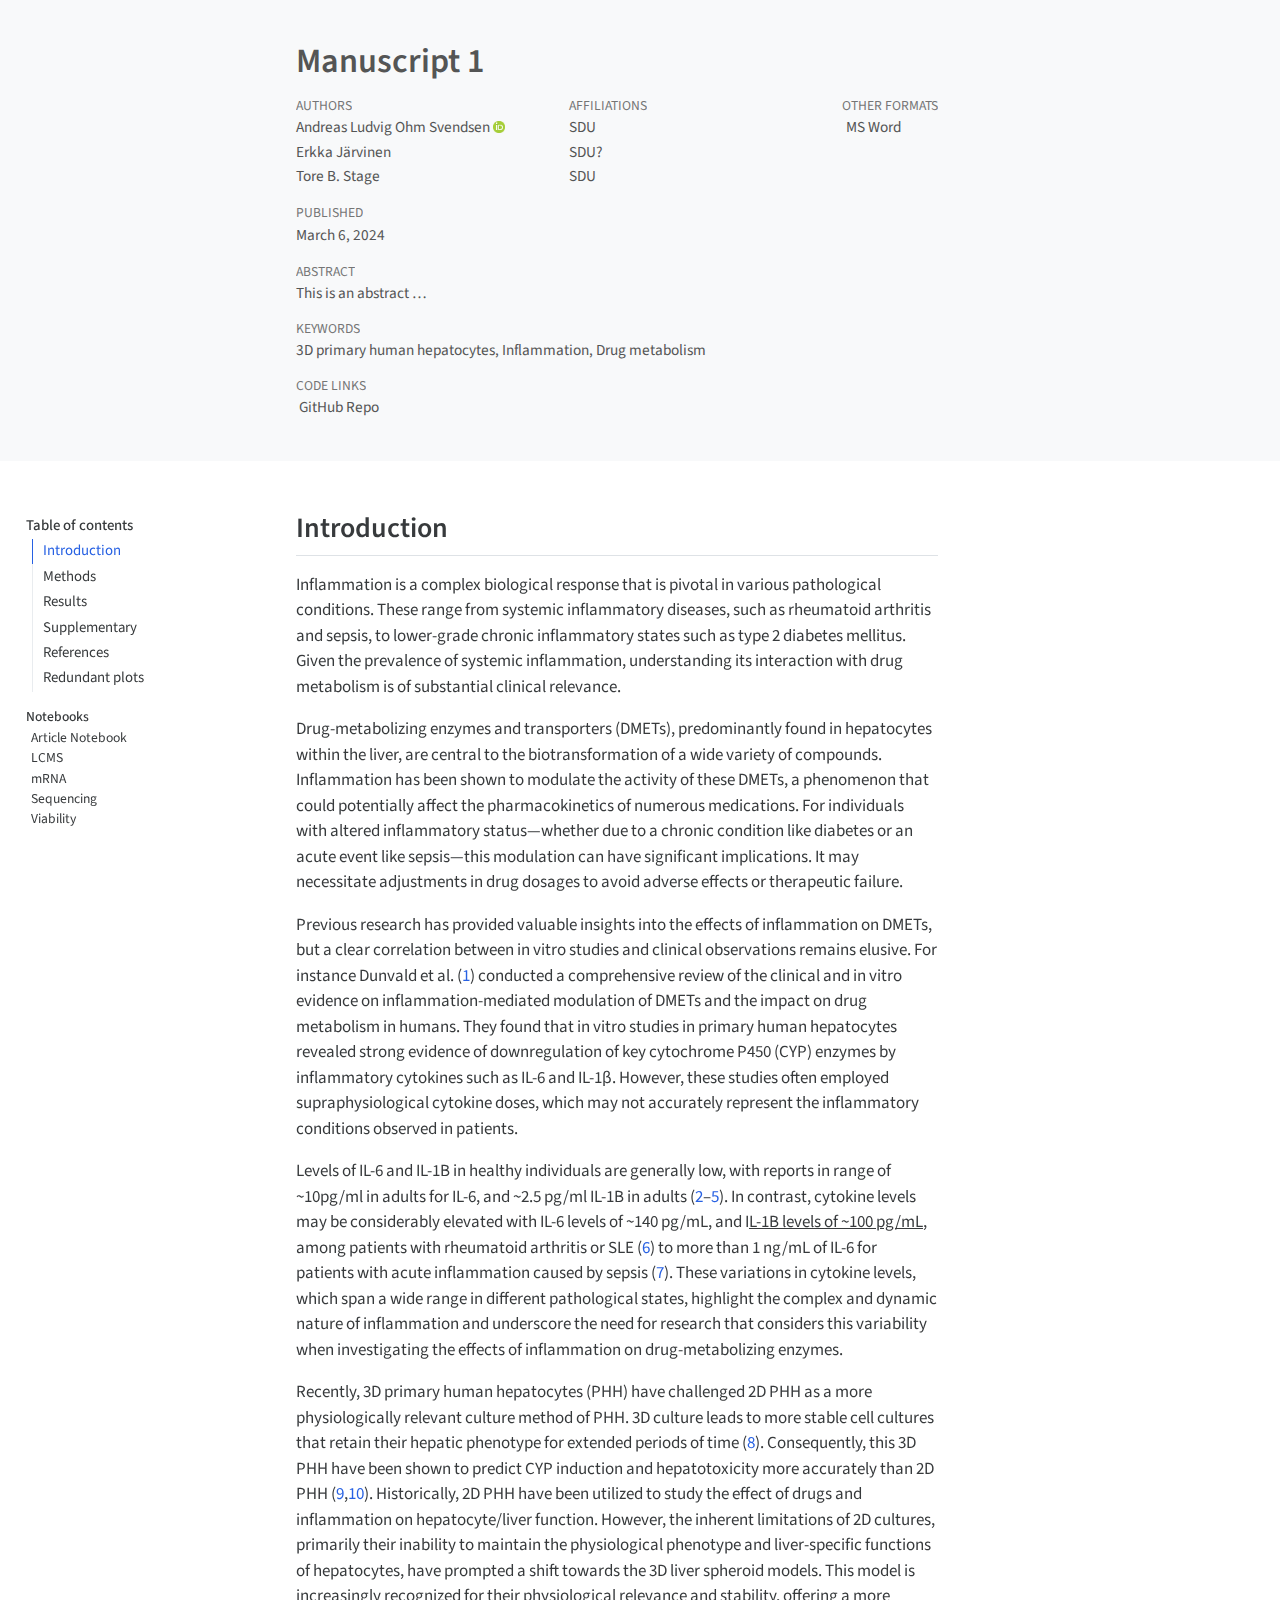
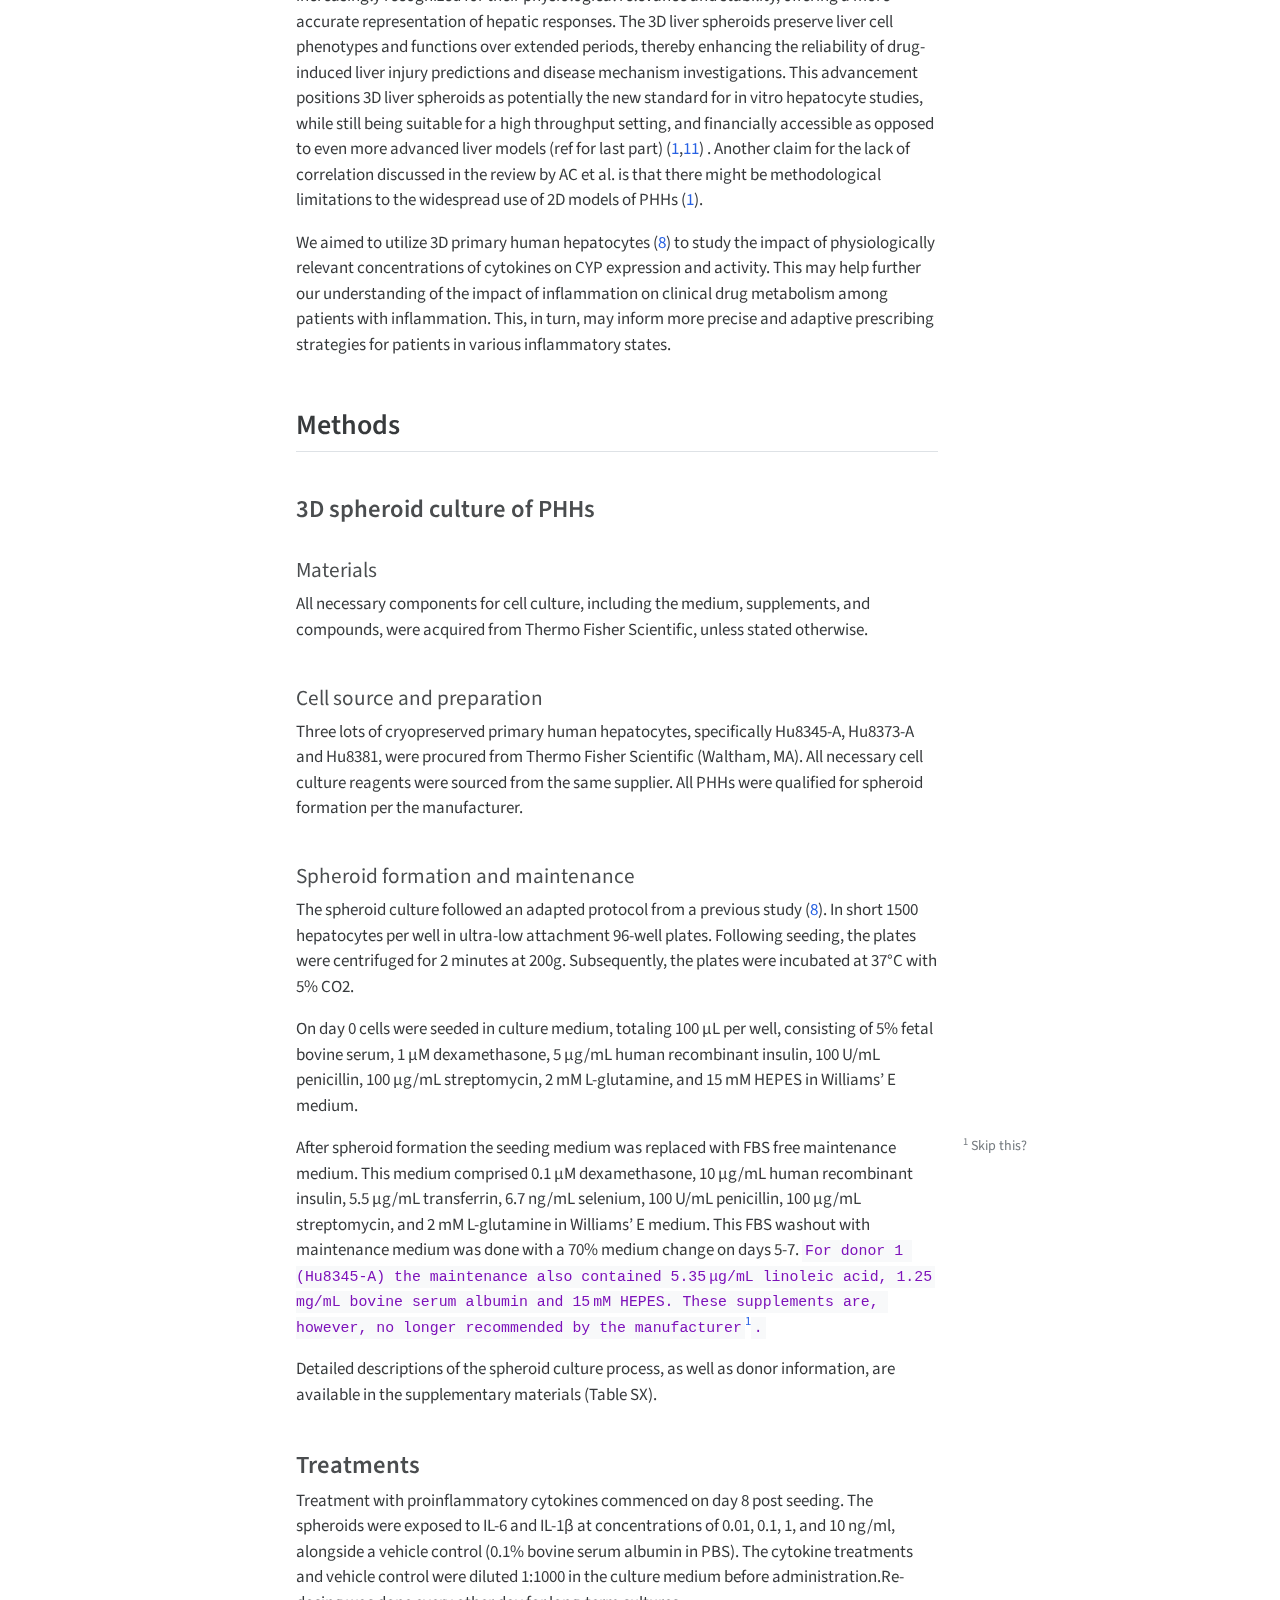
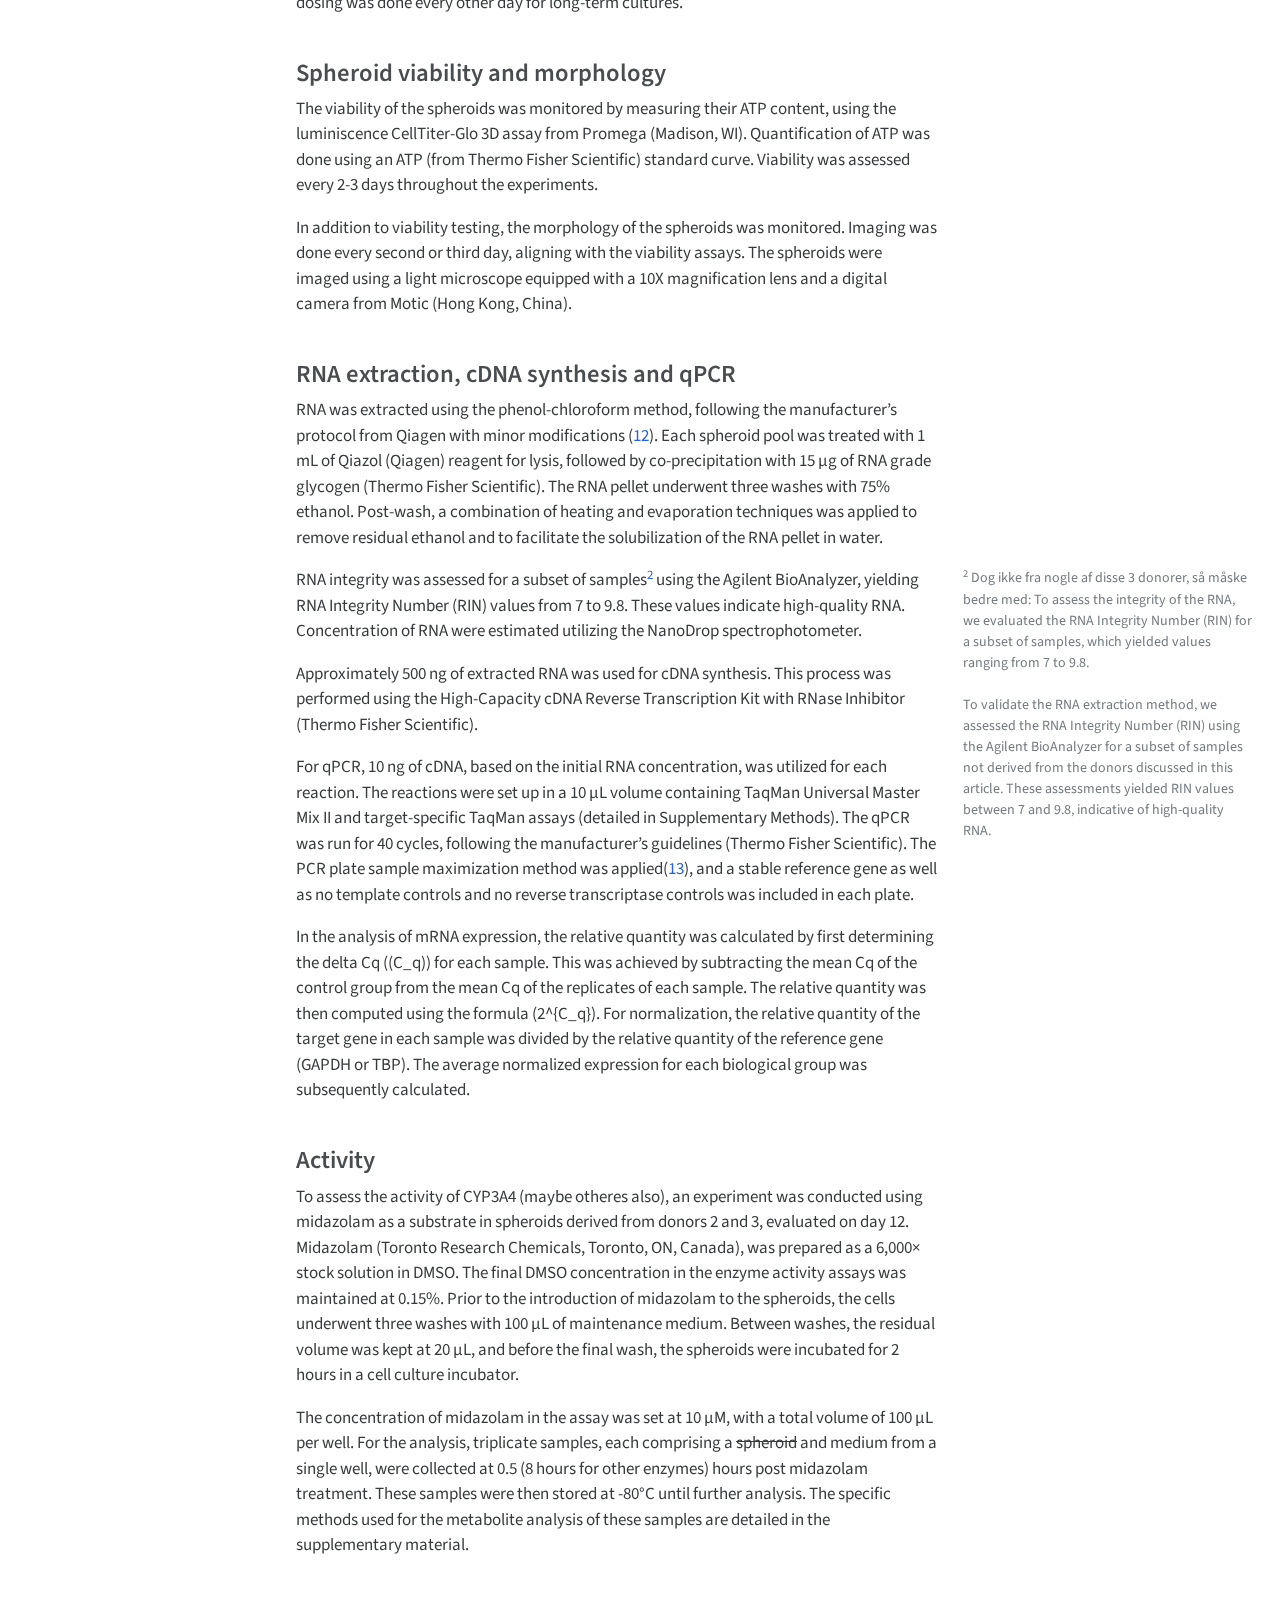
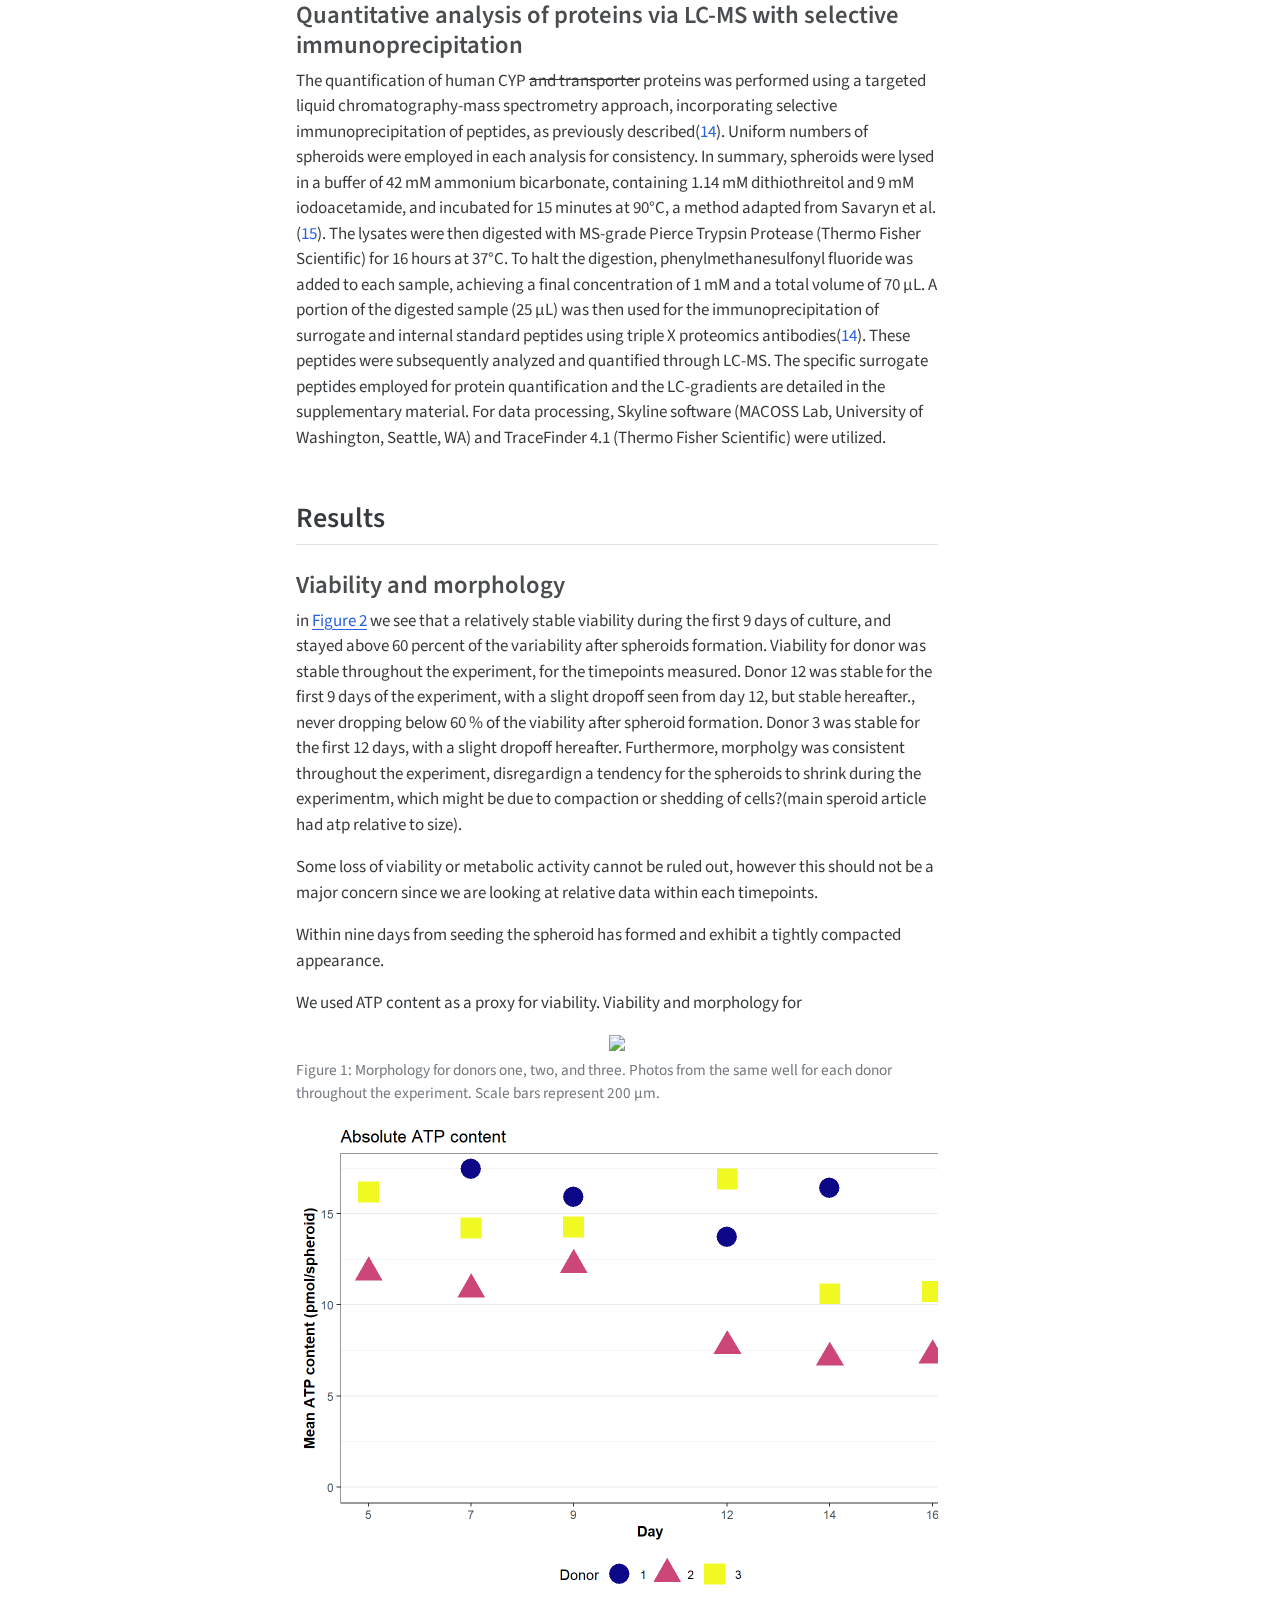
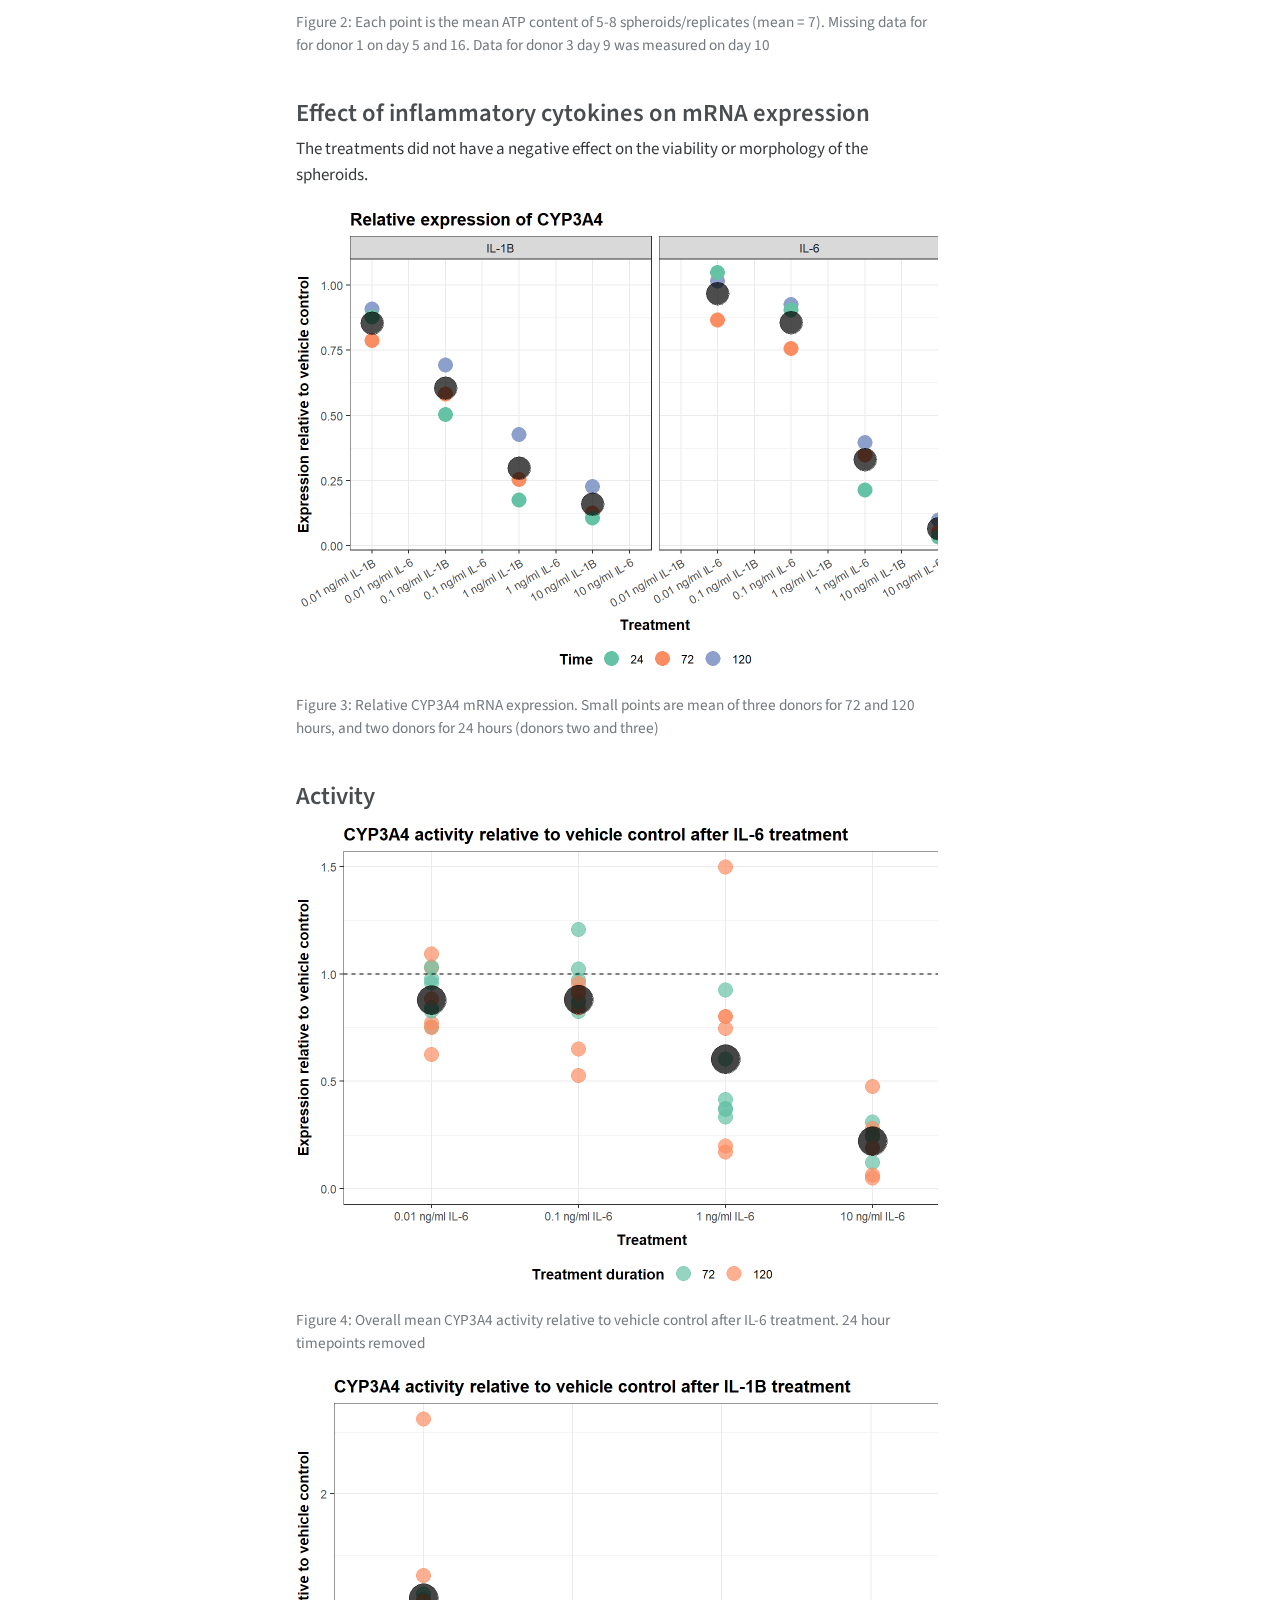
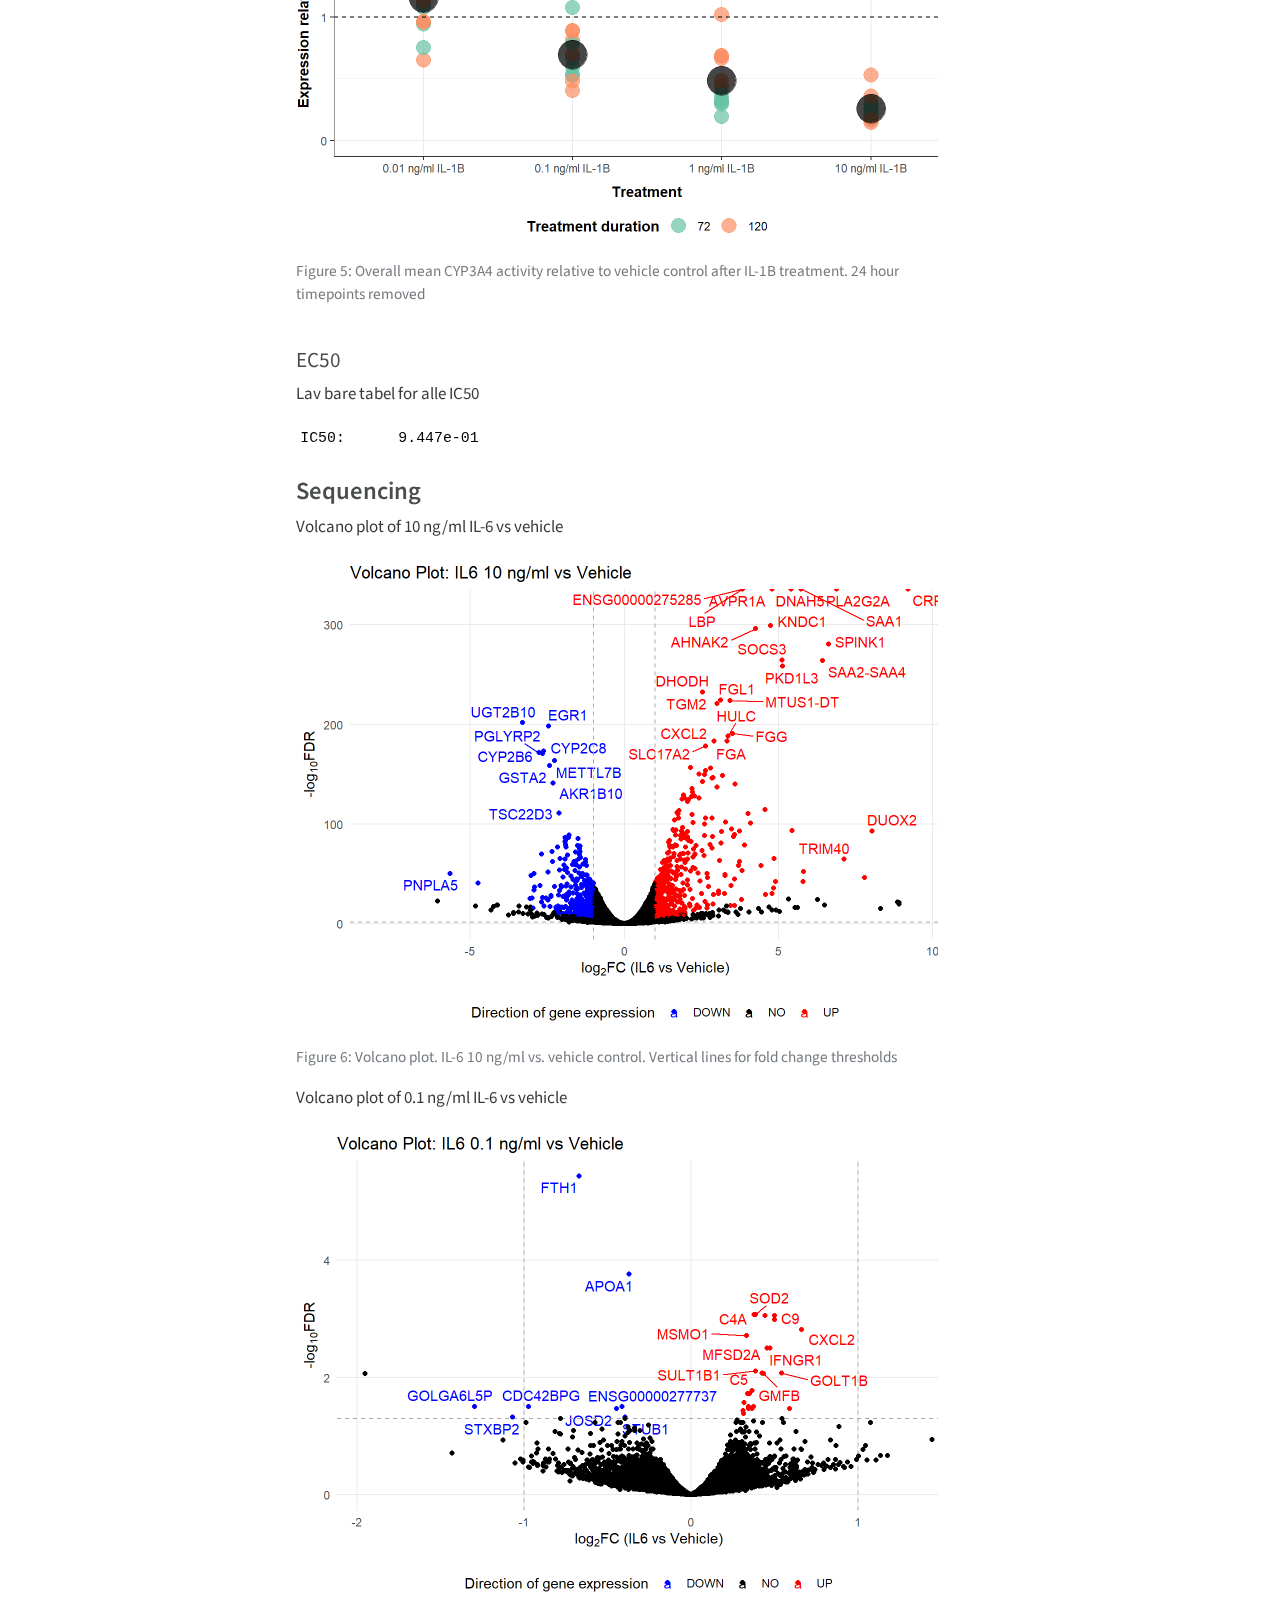
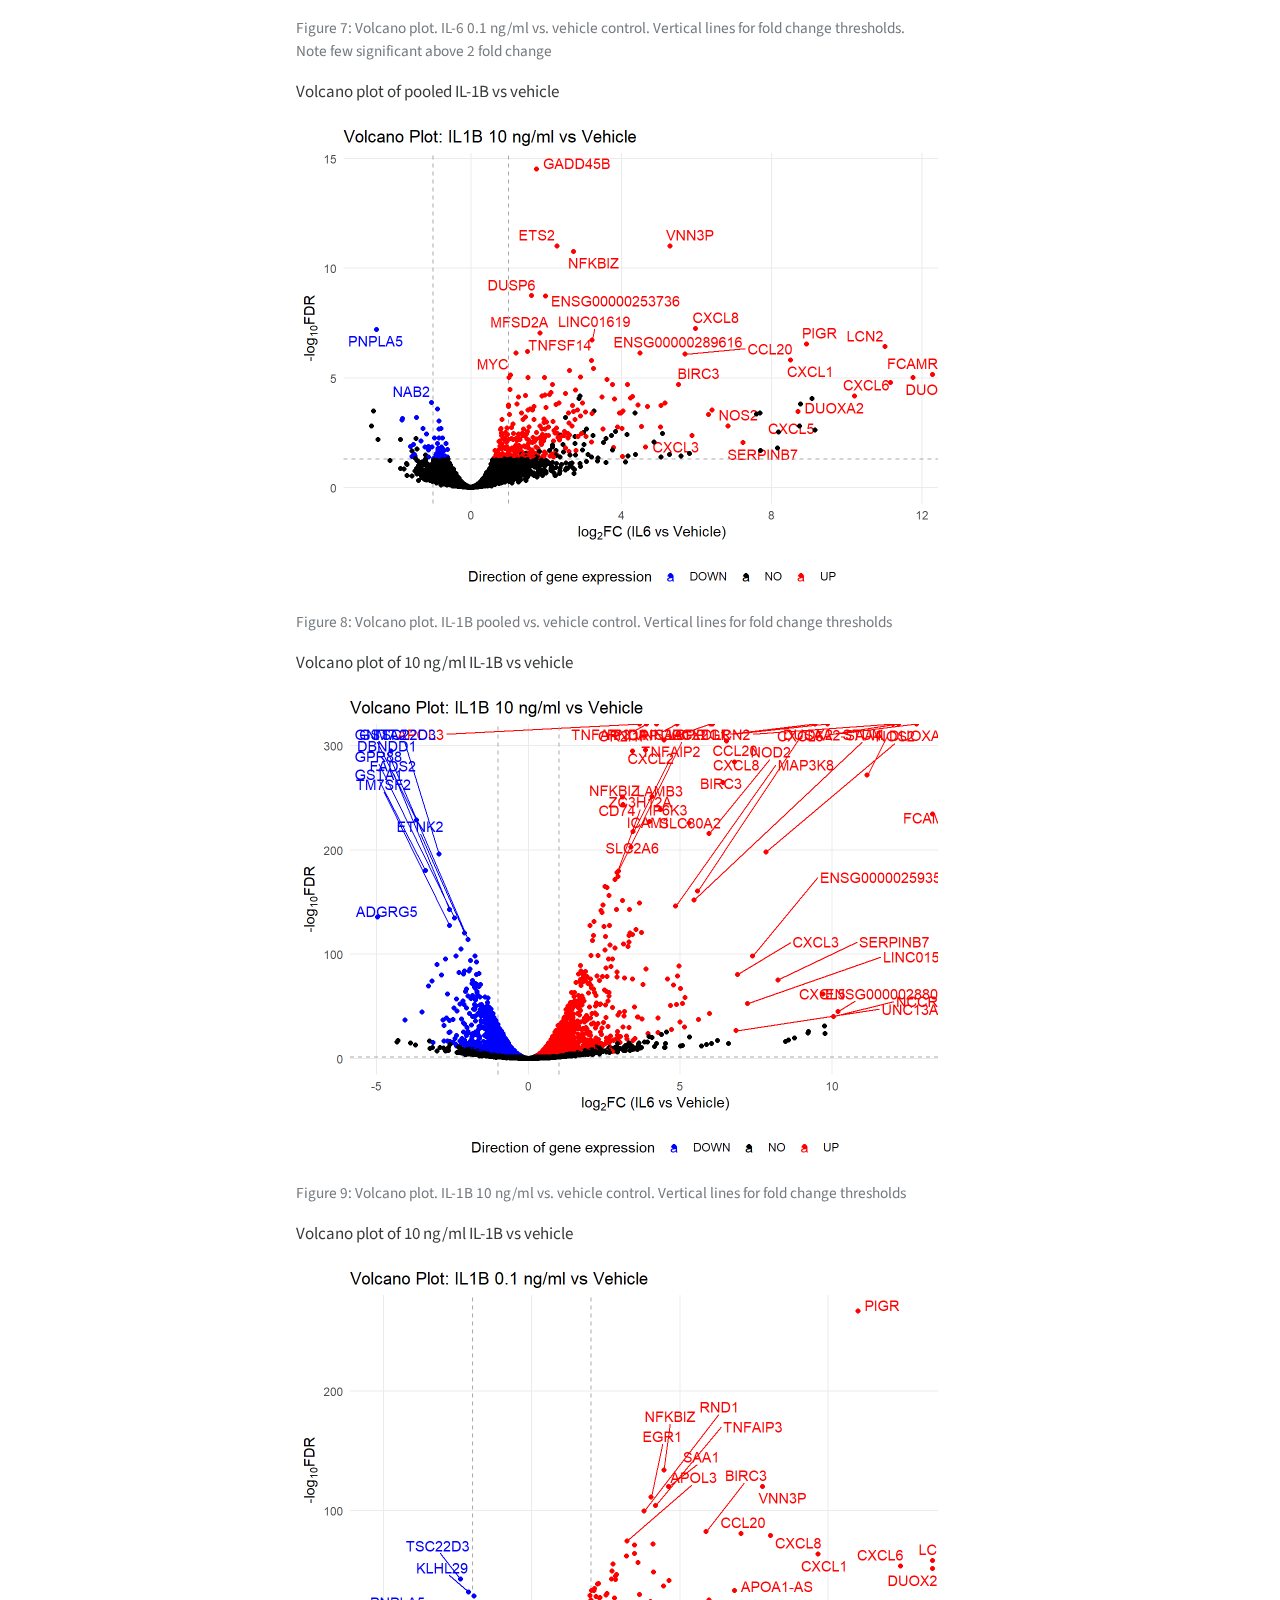
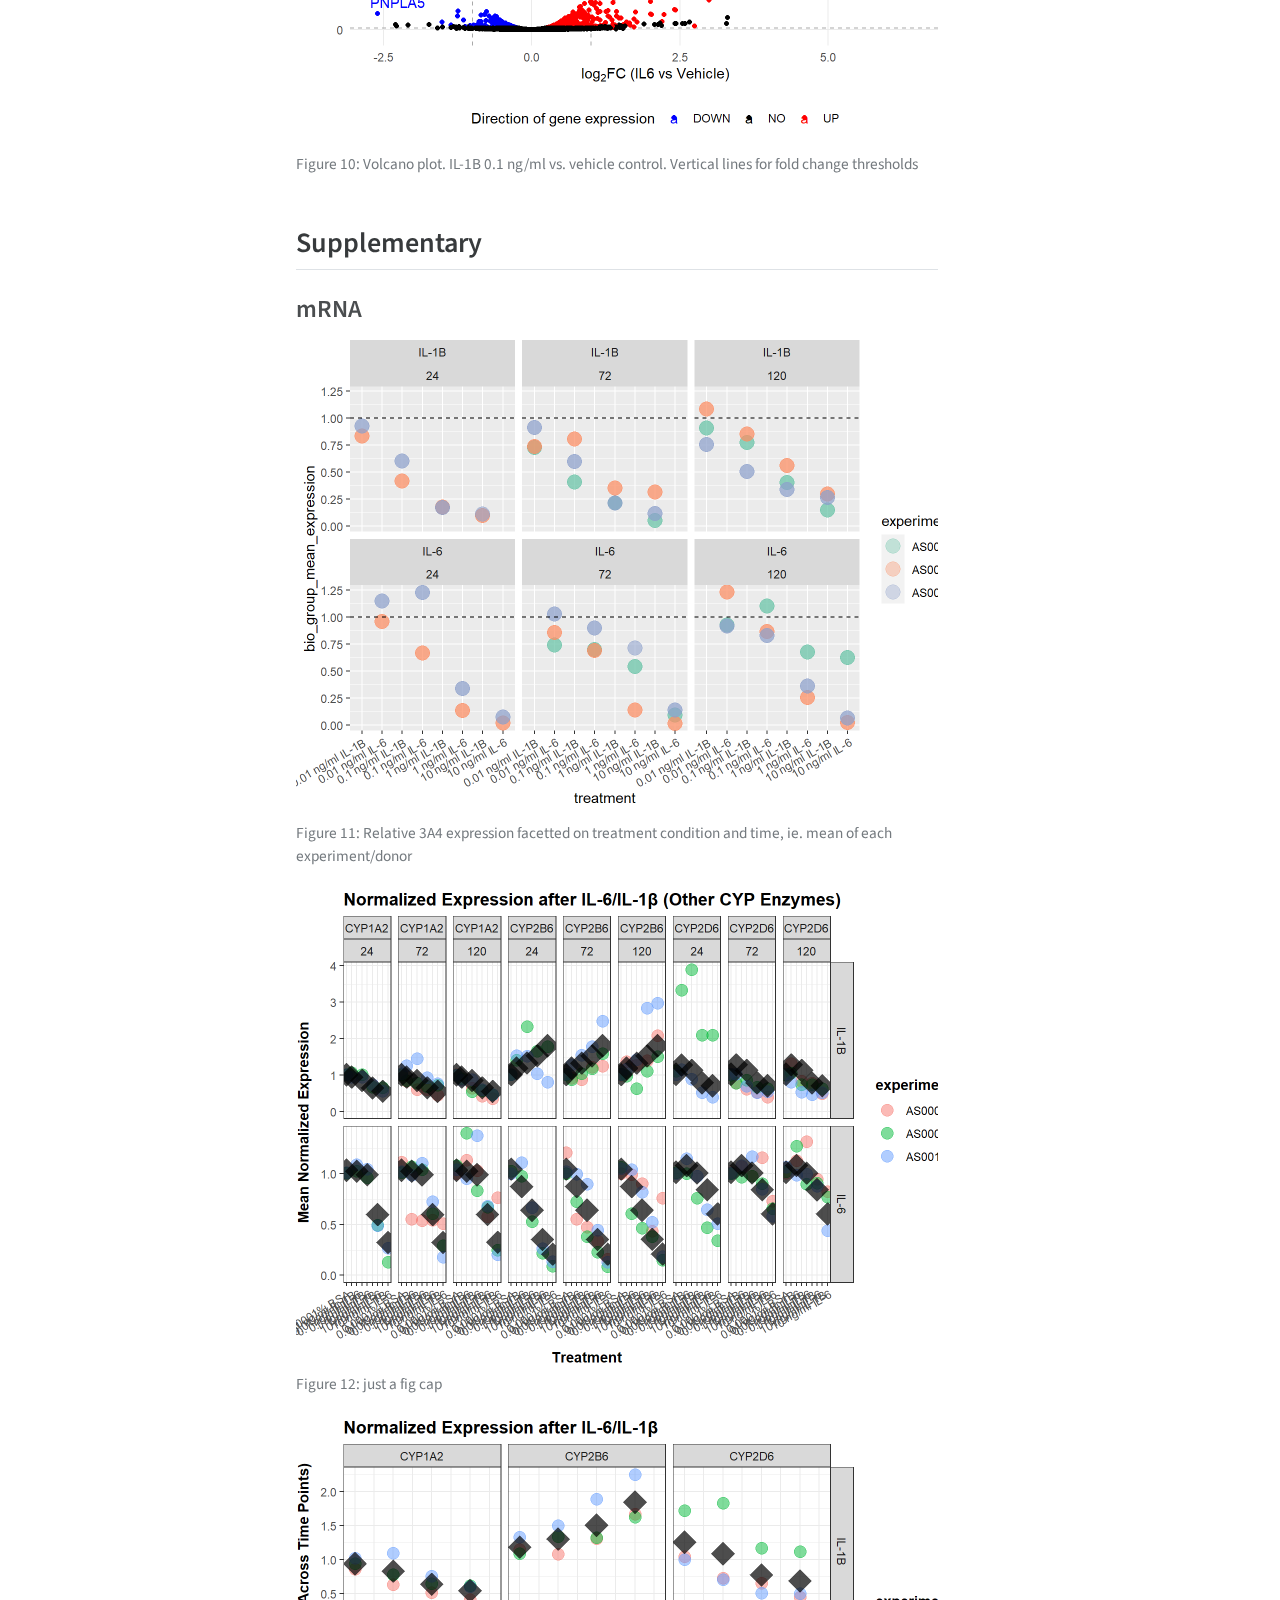
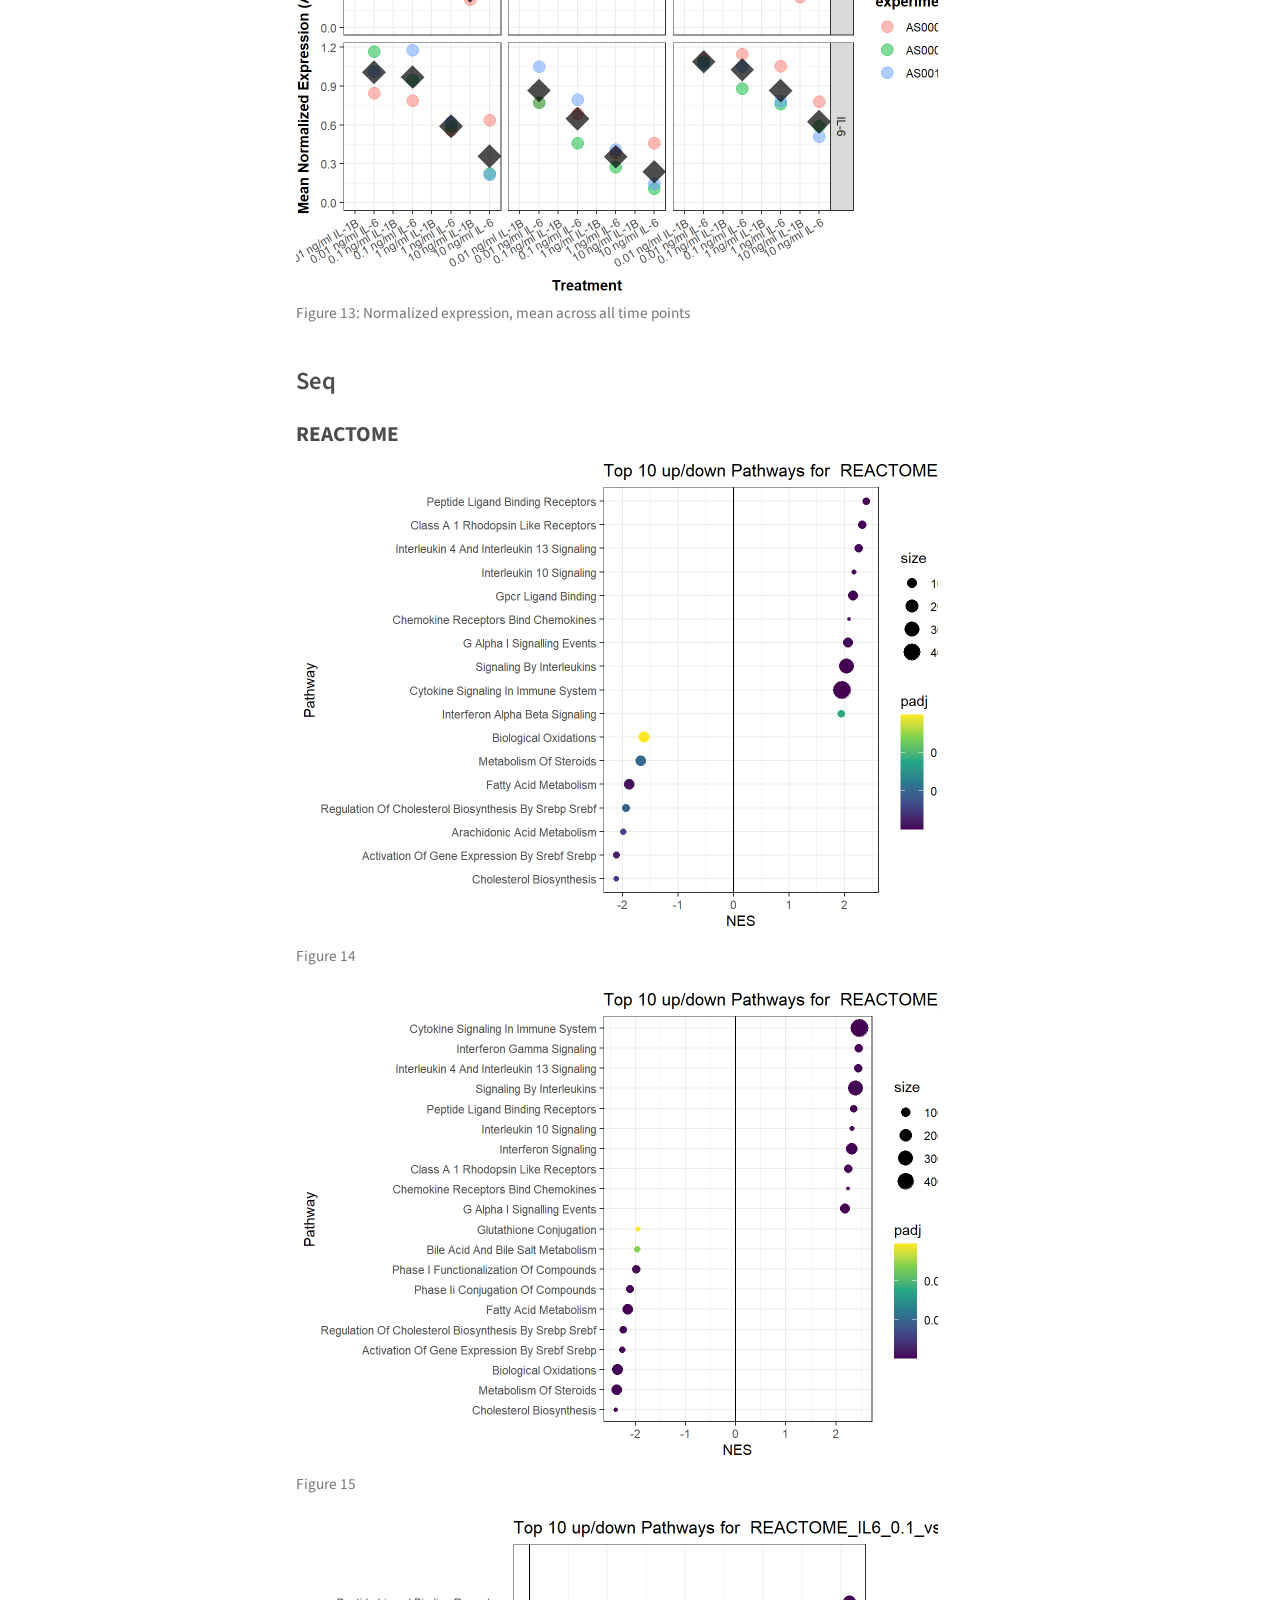
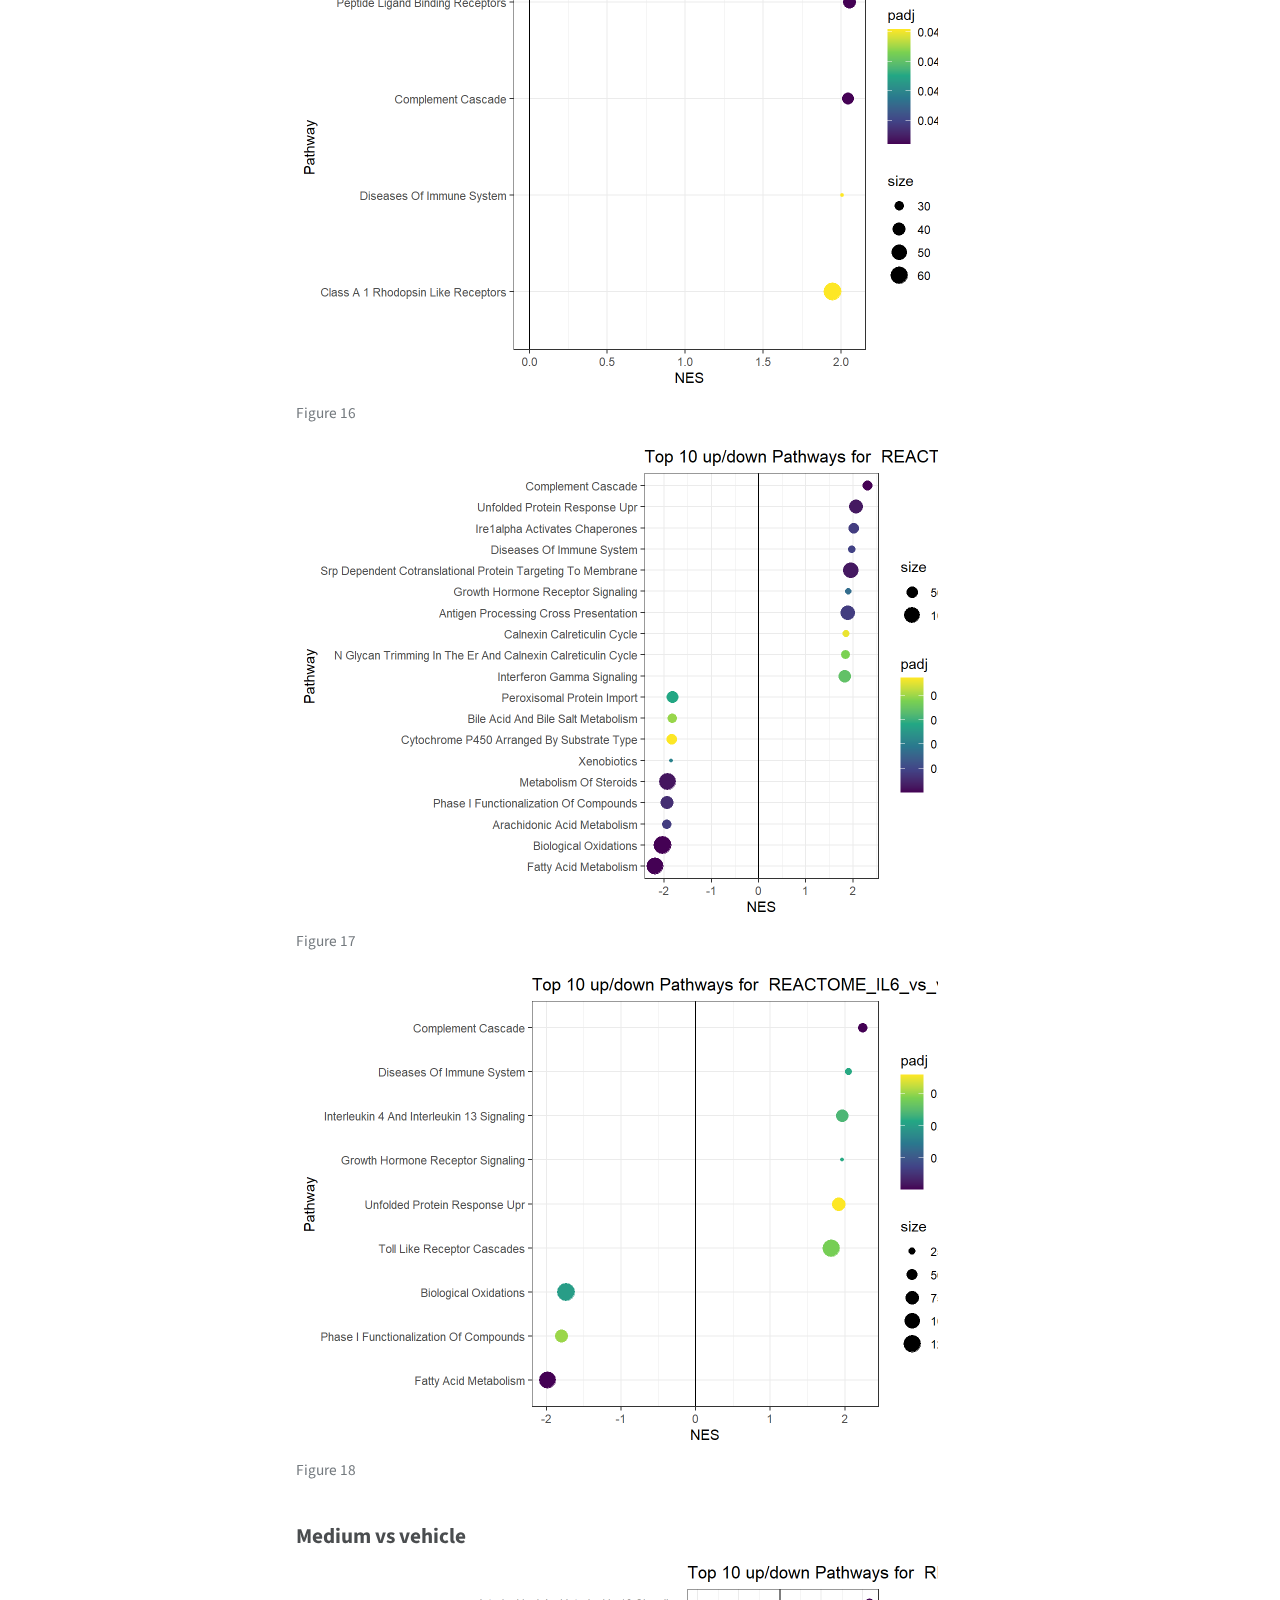
==== index.html @ 9d52c76e "Built site for gh-pages" ====
<!DOCTYPE html>
<html xmlns="http://www.w3.org/1999/xhtml" lang="en" xml:lang="en"><head>

<meta charset="utf-8">
<meta name="generator" content="quarto-1.5.24">

<meta name="viewport" content="width=device-width, initial-scale=1.0, user-scalable=yes">

<meta name="author" content="Andreas Ludvig Ohm Svendsen">
<meta name="author" content="Erkka Järvinen">
<meta name="author" content="Tore B. Stage">
<meta name="dcterms.date" content="2024-03-06">
<meta name="keywords" content="3D primary human hepatocytes, Inflammation, Drug metabolism">

<title>Manuscript 1</title>
<style>
code{white-space: pre-wrap;}
span.smallcaps{font-variant: small-caps;}
div.columns{display: flex; gap: min(4vw, 1.5em);}
div.column{flex: auto; overflow-x: auto;}
div.hanging-indent{margin-left: 1.5em; text-indent: -1.5em;}
ul.task-list{list-style: none;}
ul.task-list li input[type="checkbox"] {
  width: 0.8em;
  margin: 0 0.8em 0.2em -1em; /* quarto-specific, see https://github.com/quarto-dev/quarto-cli/issues/4556 */ 
  vertical-align: middle;
}
/* CSS for citations */
div.csl-bib-body { }
div.csl-entry {
  clear: both;
}
.hanging-indent div.csl-entry {
  margin-left:2em;
  text-indent:-2em;
}
div.csl-left-margin {
  min-width:2em;
  float:left;
}
div.csl-right-inline {
  margin-left:2em;
  padding-left:1em;
}
div.csl-indent {
  margin-left: 2em;
}</style>


<script src="site_libs/clipboard/clipboard.min.js"></script>
<script src="site_libs/quarto-html/quarto.js"></script>
<script src="site_libs/quarto-html/popper.min.js"></script>
<script src="site_libs/quarto-html/tippy.umd.min.js"></script>
<script src="site_libs/quarto-html/anchor.min.js"></script>
<link href="site_libs/quarto-html/tippy.css" rel="stylesheet">
<link href="site_libs/quarto-html/quarto-syntax-highlighting.css" rel="stylesheet" id="quarto-text-highlighting-styles">
<script src="site_libs/bootstrap/bootstrap.min.js"></script>
<link href="site_libs/bootstrap/bootstrap-icons.css" rel="stylesheet">
<link href="site_libs/bootstrap/bootstrap.min.css" rel="stylesheet" id="quarto-bootstrap" data-mode="light">
<script src="site_libs/quarto-contrib/glightbox/glightbox.min.js"></script>
<link href="site_libs/quarto-contrib/glightbox/glightbox.min.css" rel="stylesheet">
<link href="site_libs/quarto-contrib/glightbox/lightbox.css" rel="stylesheet">
<script async="" src="https://hypothes.is/embed.js"></script>
<script>
  window.document.addEventListener("DOMContentLoaded", function (_event) {
    document.body.classList.add('hypothesis-enabled');
  });
</script>


<meta name="citation_title" content="Manuscript 1">
<meta name="citation_abstract" content="This is an abstract ...
">
<meta name="citation_keywords" content="3D primary human hepatocytes,Inflammation,Drug metabolism">
<meta name="citation_author" content="Andreas Ludvig Ohm Svendsen">
<meta name="citation_author" content="Erkka Järvinen">
<meta name="citation_author" content="Tore B. Stage">
<meta name="citation_publication_date" content="2024-03-06">
<meta name="citation_cover_date" content="2024-03-06">
<meta name="citation_year" content="2024">
<meta name="citation_online_date" content="2024-03-06">
<meta name="citation_language" content="en">
<meta name="citation_reference" content="citation_title=Strategies for the development of volcanic hazard maps in monogenetic volcanic fields: The example of La Palma (Canary Islands);,citation_author=José Marrero;,citation_author=Alicia García;,citation_author=Manuel Berrocoso;,citation_author=Ángeles Llinares;,citation_author=Antonio Rodríguez-Losada;,citation_author=R. Ortiz;,citation_publication_date=2019-07;,citation_cover_date=2019-07;,citation_year=2019;,citation_doi=10.1186/s13617-019-0085-5;,citation_volume=8;,citation_journal_title=Journal of Applied Volcanology;">
<meta name="citation_reference" content="citation_title=Clinical and Molecular Perspectives on Inflammation-Mediated Regulation of Drug Metabolism and Transport;,citation_author=Ann-Cathrine Dalgård Dunvald;,citation_author=Erkka Järvinen;,citation_author=Christina Mortensen;,citation_author=Tore B. Stage;,citation_fulltext_html_url=https://onlinelibrary.wiley.com/doi/abs/10.1002/cpt.2432;,citation_issue=n/a;,citation_doi=10.1002/cpt.2432;,citation_volume=n/a;,citation_language=en;,citation_journal_title=Clinical Pharmacology &amp;amp;amp; Therapeutics;">
<meta name="citation_reference" content="citation_title=Serum cytokine profiles in healthy young and elderly population assessed using multiplexed bead-based immunoassays;,citation_author=Hyun Ok Kim;,citation_author=Han-Soo Kim;,citation_author=Jong-Chan Youn;,citation_author=Eui-Cheol Shin;,citation_author=Sungha Park;,citation_publication_date=2011-07-20;,citation_cover_date=2011-07-20;,citation_year=2011;,citation_fulltext_html_url=https://doi.org/10.1186/1479-5876-9-113;,citation_issue=1;,citation_doi=10.1186/1479-5876-9-113;,citation_volume=9;,citation_journal_title=Journal of Translational Medicine;">
<meta name="citation_reference" content="citation_title=Cytokine Levels in the Serum of Healthy Subjects;,citation_author=Giulio Kleiner;,citation_author=Annalisa Marcuzzi;,citation_author=Valentina Zanin;,citation_author=Lorenzo Monasta;,citation_author=Giorgio Zauli;,citation_publication_date=2013;,citation_cover_date=2013;,citation_year=2013;,citation_fulltext_html_url=http://www.hindawi.com/journals/mi/2013/434010/;,citation_doi=10.1155/2013/434010;,citation_volume=2013;,citation_language=en;,citation_journal_title=Mediators of Inflammation;">
<meta name="citation_reference" content="citation_title=MIQE &amp;amp;amp; qPCR ibook how to apply the MIQE guidelines - a visual, interactive and practical qPCR guide!;,citation_author=Afif M Abdel Nour;,citation_author=Michael W Pfaffl;,citation_publication_date=2015;,citation_cover_date=2015;,citation_year=2015;,citation_fulltext_html_url=https://itunes.apple.com/us/book/miqe-qpcr/id993276375?mt=11;,citation_language=en;">
<meta name="citation_reference" content="citation_title=Defining IL-6 levels in healthy individuals: A meta-analysis;,citation_author=Elias A. Said;,citation_author=Iman Al-Reesi;,citation_author=Nawal Al-Shizawi;,citation_author=Sanjay Jaju;,citation_author=Mohammed S. Al-Balushi;,citation_author=Crystal Y. Koh;,citation_author=Ali A. Al-Jabri;,citation_author=Lakshmanan Jeyaseelan;,citation_publication_date=2021;,citation_cover_date=2021;,citation_year=2021;,citation_fulltext_html_url=https://onlinelibrary.wiley.com/doi/abs/10.1002/jmv.26654;,citation_issue=6;,citation_doi=10.1002/jmv.26654;,citation_volume=93;,citation_language=en;,citation_journal_title=Journal of Medical Virology;">
<meta name="citation_reference" content="citation_title=High levels of interleukin-6 in patients with rheumatoid arthritis are associated with greater improvements in health-related quality of life for sarilumab compared with adalimumab;,citation_author=Vibeke Strand;,citation_author=Susan H. Boklage;,citation_author=Toshio Kimura;,citation_author=Florence Joly;,citation_author=Anita Boyapati;,citation_author=Jérôme Msihid;,citation_publication_date=2020-10-20;,citation_cover_date=2020-10-20;,citation_year=2020;,citation_fulltext_html_url=https://doi.org/10.1186/s13075-020-02344-3;,citation_issue=1;,citation_doi=10.1186/s13075-020-02344-3;,citation_volume=22;,citation_journal_title=Arthritis Research &amp;amp;amp; Therapy;">
<meta name="citation_reference" content="citation_title=Effect of Proinflammatory Cytokines (IL-6, TNF-&amp;amp;amp;lt;i&amp;gt;α&amp;lt;/i&amp;gt;, and IL-1<i>β</i>) on Clinical Manifestations in Indian SLE Patients;,citation_author=Vinod Umare;,citation_author=Vandana Pradhan;,citation_author=Milind Nadkar;,citation_author=Anjali Rajadhyaksha;,citation_author=Manisha Patwardhan;,citation_author=Kanjaksha K. Ghosh;,citation_author=Anita H. Nadkarni;,citation_publication_date=2014-12-07;,citation_cover_date=2014-12-07;,citation_year=2014;,citation_fulltext_html_url=https://www.hindawi.com/journals/mi/2014/385297/;,citation_doi=10.1155/2014/385297;,citation_volume=2014;,citation_language=en;,citation_journal_title=Mediators of Inflammation;">
<meta name="citation_reference" content="citation_title=Plasma interleukin-6 concentration for the diagnosis of sepsis in critically ill adults;,citation_author=Daniel Molano Franco;,citation_author=Ingrid Arevalo-Rodriguez;,citation_author=Marta Roqué Figuls;,citation_author=Nadia G. Montero Oleas;,citation_author=Xavier Nuvials;,citation_author=Javier Zamora;,citation_publication_date=2019;,citation_cover_date=2019;,citation_year=2019;,citation_fulltext_html_url=https://www.cochranelibrary.com/cdsr/doi/10.1002/14651858.CD011811.pub2/full;,citation_issue=4;,citation_doi=10.1002/14651858.CD011811.pub2;,citation_language=en;,citation_journal_title=Cochrane Database of Systematic Reviews;">
<meta name="citation_reference" content="citation_title=Characterization of primary human hepatocyte spheroids as a model system for drug-induced liver injury, liver function and disease;,citation_author=Catherine C. Bell;,citation_author=Delilah F. G. Hendriks;,citation_author=Sabrina M. L. Moro;,citation_author=Ewa Ellis;,citation_author=Joanne Walsh;,citation_author=Anna Renblom;,citation_author=Lisa Fredriksson Puigvert;,citation_author=Anita C. A. Dankers;,citation_author=Frank Jacobs;,citation_author=Jan Snoeys;,citation_author=Rowena L. Sison-Young;,citation_author=Rosalind E. Jenkins;,citation_author=Åsa Nordling;,citation_author=Souren Mkrtchian;,citation_author=B. Kevin Park;,citation_author=Neil R. Kitteringham;,citation_author=Christopher E. P. Goldring;,citation_author=Volker M. Lauschke;,citation_author=Magnus Ingelman-Sundberg;,citation_publication_date=2016-05;,citation_cover_date=2016-05;,citation_year=2016;,citation_doi=10.1038/srep25187;,citation_volume=6;,citation_language=eng;,citation_journal_title=Scientific Reports;">
<meta name="citation_reference" content="citation_title=Comparison of Hepatic 2D Sandwich Cultures and 3D Spheroids for Long-term Toxicity Applications: A Multicenter Study;,citation_author=Catherine C. Bell;,citation_author=Anita C. A. Dankers;,citation_author=Volker M. Lauschke;,citation_author=Rowena Sison-Young;,citation_author=Roz Jenkins;,citation_author=Cliff Rowe;,citation_author=Chris E. Goldring;,citation_author=Kevin Park;,citation_author=Sophie L. Regan;,citation_author=Tracy Walker;,citation_author=Chris Schofield;,citation_author=Audrey Baze;,citation_author=Alison J. Foster;,citation_author=Dominic P. Williams;,citation_author=Amy W. M. Ven;,citation_author=Frank Jacobs;,citation_author=Jos Houdt;,citation_author=Tuula Lähteenmäki;,citation_author=Jan Snoeys;,citation_author=Satu Juhila;,citation_author=Lysiane Richert;,citation_author=Magnus Ingelman-Sundberg;,citation_publication_date=2018-04-01;,citation_cover_date=2018-04-01;,citation_year=2018;,citation_issue=2;,citation_doi=10.1093/toxsci/kfx289;,citation_volume=162;,citation_language=eng;,citation_journal_title=Toxicological Sciences: An Official Journal of the Society of Toxicology;">
<meta name="citation_reference" content="citation_title=3D Spheroid Primary Human Hepatocytes for Prediction of Cytochrome P450 and Drug Transporter Induction;,citation_author=Erkka Järvinen;,citation_author=Helen S. Hammer;,citation_author=Oliver Pötz;,citation_author=Magnus Ingelman-Sundberg;,citation_author=Tore Bjerregaard Stage;,citation_publication_date=2023;,citation_cover_date=2023;,citation_year=2023;,citation_fulltext_html_url=https://onlinelibrary.wiley.com/doi/abs/10.1002/cpt.2887;,citation_issue=6;,citation_doi=10.1002/cpt.2887;,citation_volume=113;,citation_language=en;,citation_journal_title=Clinical Pharmacology &amp;amp;amp; Therapeutics;">
<meta name="citation_reference" content="citation_title=3D human liver spheroids for translational pharmacology and toxicology;,citation_author=Magnus Ingelman-Sundberg;,citation_author=Volker M. Lauschke;,citation_fulltext_html_url=https://onlinelibrary.wiley.com/doi/abs/10.1111/bcpt.13587;,citation_issue=n/a;,citation_doi=10.1111/bcpt.13587;,citation_volume=n/a;,citation_language=en;,citation_journal_title=Basic &amp;amp;amp; Clinical Pharmacology &amp; Toxicology;">
<meta name="citation_reference" content="citation_title=Characterization of primary human hepatocyte spheroids as a model system for drug-induced liver injury, liver function and disease;,citation_author=Catherine C. Bell;,citation_author=Delilah F. G. Hendriks;,citation_author=Sabrina M. L. Moro;,citation_author=Ewa Ellis;,citation_author=Joanne Walsh;,citation_author=Anna Renblom;,citation_author=Lisa Fredriksson Puigvert;,citation_author=Anita C. A. Dankers;,citation_author=Frank Jacobs;,citation_author=Jan Snoeys;,citation_author=Rowena L. Sison-Young;,citation_author=Rosalind E. Jenkins;,citation_author=Åsa Nordling;,citation_author=Souren Mkrtchian;,citation_author=B. Kevin Park;,citation_author=Neil R. Kitteringham;,citation_author=Christopher E. P. Goldring;,citation_author=Volker M. Lauschke;,citation_author=Magnus Ingelman-Sundberg;,citation_publication_date=2016-05;,citation_cover_date=2016-05;,citation_year=2016;,citation_doi=10.1038/srep25187;,citation_volume=6;,citation_language=eng;,citation_journal_title=Scientific Reports;">
<meta name="citation_reference" content="citation_title=Characterization of primary human hepatocyte spheroids as a model system for drug-induced liver injury, liver function and disease;,citation_author=Catherine C. Bell;,citation_author=Delilah F. G. Hendriks;,citation_author=Sabrina M. L. Moro;,citation_author=Ewa Ellis;,citation_author=Joanne Walsh;,citation_author=Anna Renblom;,citation_author=Lisa Fredriksson Puigvert;,citation_author=Anita C. A. Dankers;,citation_author=Frank Jacobs;,citation_author=Jan Snoeys;,citation_author=Rowena L. Sison-Young;,citation_author=Rosalind E. Jenkins;,citation_author=Åsa Nordling;,citation_author=Souren Mkrtchian;,citation_author=B. Kevin Park;,citation_author=Neil R. Kitteringham;,citation_author=Christopher E. P. Goldring;,citation_author=Volker M. Lauschke;,citation_author=Magnus Ingelman-Sundberg;,citation_publication_date=2016-05;,citation_cover_date=2016-05;,citation_year=2016;,citation_doi=10.1038/srep25187;,citation_volume=6;,citation_language=eng;,citation_journal_title=Scientific Reports;">
<meta name="citation_reference" content="citation_title=Optimization of phenol-chloroform RNA extraction;,citation_author=Lee S. Toni;,citation_author=Anastacia M. Garcia;,citation_author=Danielle A. Jeffrey;,citation_author=Xuan Jiang;,citation_author=Brian L. Stauffer;,citation_author=Shelley D. Miyamoto;,citation_author=Carmen C. Sucharov;,citation_publication_date=2018-01-01;,citation_cover_date=2018-01-01;,citation_year=2018;,citation_fulltext_html_url=https://www.sciencedirect.com/science/article/pii/S2215016118300773;,citation_doi=10.1016/j.mex.2018.05.011;,citation_volume=5;,citation_journal_title=MethodsX;">
<meta name="citation_reference" content="citation_title=How to do successful gene expression analysis using real-time PCR;,citation_author=Stefaan Derveaux;,citation_author=Jo Vandesompele;,citation_author=Jan Hellemans;,citation_publication_date=2010-04-01;,citation_cover_date=2010-04-01;,citation_year=2010;,citation_fulltext_html_url=https://www.sciencedirect.com/science/article/pii/S1046202309002461;,citation_issue=4;,citation_doi=10.1016/j.ymeth.2009.11.001;,citation_volume=50;,citation_journal_title=Methods;,citation_series_title=The ongoing evolution of qPCR;">
<meta name="citation_reference" content="citation_title=Analysis of Relative Gene Expression Data Using Real-Time Quantitative PCR and the 2-ΔΔCT Method;,citation_author=Kenneth J. Livak;,citation_author=Thomas D. Schmittgen;,citation_publication_date=2001-12-01;,citation_cover_date=2001-12-01;,citation_year=2001;,citation_fulltext_html_url=https://www.sciencedirect.com/science/article/pii/S1046202301912629;,citation_issue=4;,citation_doi=10.1006/meth.2001.1262;,citation_volume=25;,citation_language=en;,citation_journal_title=Methods;">
<meta name="citation_reference" content="citation_title=The Ultimate qPCR Experiment: Producing Publication Quality, Reproducible Data the First Time;,citation_author=Sean C. Taylor;,citation_author=Katia Nadeau;,citation_author=Meysam Abbasi;,citation_author=Claude Lachance;,citation_author=Marie Nguyen;,citation_author=Joshua Fenrich;,citation_publication_date=2019-07;,citation_cover_date=2019-07;,citation_year=2019;,citation_fulltext_html_url=https://linkinghub.elsevier.com/retrieve/pii/S0167779918303421;,citation_issue=7;,citation_doi=10.1016/j.tibtech.2018.12.002;,citation_volume=37;,citation_language=en;,citation_journal_title=Trends in Biotechnology;">
<meta name="citation_reference" content="citation_title=What exactly is ’N’ in cell culture and animal experiments?;,citation_author=Stanley E. Lazic;,citation_author=Charlie J. Clarke-Williams;,citation_author=Marcus R. Munafò;,citation_publication_date=2018-04;,citation_cover_date=2018-04;,citation_year=2018;,citation_issue=4;,citation_doi=10.1371/journal.pbio.2005282;,citation_volume=16;,citation_language=eng;,citation_journal_title=PLoS biology;">
<meta name="citation_reference" content="citation_title=Direct Quantification of Cytochromes P450 and Drug Transporters-A Rapid, Targeted Mass Spectrometry-Based Immunoassay Panel for Tissues and Cell Culture Lysates;,citation_author=Frederik Weiß;,citation_author=Helen S. Hammer;,citation_author=Kathrin Klein;,citation_author=Hannes Planatscher;,citation_author=Ulrich M. Zanger;,citation_author=Agneta Norén;,citation_author=Christine Wegler;,citation_author=Per Artursson;,citation_author=Thomas O. Joos;,citation_author=Oliver Poetz;,citation_publication_date=2018-04;,citation_cover_date=2018-04;,citation_year=2018;,citation_issue=4;,citation_doi=10.1124/dmd.117.078626;,citation_volume=46;,citation_language=eng;,citation_journal_title=Drug Metabolism and Disposition: The Biological Fate of Chemicals;">
<meta name="citation_reference" content="citation_title=Enrichment-free High-throughput Liquid ChromatographyMultiple-Reaction Monitoring Quantification of Cytochrome P450 Proteins in Plated Human Hepatocytes Direct from 96-Well Plates Enables Routine Protein Induction Measurements;,citation_author=John P. Savaryn;,citation_author=Ning Liu;,citation_author=Jun Sun;,citation_author=Junli Ma;,citation_author=David M. Stresser;,citation_author=Gary Jenkins;,citation_publication_date=2020-07-01;,citation_cover_date=2020-07-01;,citation_year=2020;,citation_fulltext_html_url=https://dmd.aspetjournals.org/content/48/7/594;,citation_issue=7;,citation_doi=10.1124/dmd.120.090480;,citation_volume=48;,citation_language=en;,citation_journal_title=Drug Metabolism and Disposition;">
</head>

<body>

<header id="title-block-header" class="quarto-title-block default toc-left page-columns page-full">
  <div class="quarto-title-banner page-columns page-full">
    <div class="quarto-title column-body">
      <h1 class="title">Manuscript 1</h1>
          </div>

    
    <div class="quarto-title-meta-container">
      <div class="quarto-title-meta-column-start">
            <div class="quarto-title-meta-author">
          <div class="quarto-title-meta-heading">Authors</div>
          <div class="quarto-title-meta-heading">Affiliations</div>
          
                <div class="quarto-title-meta-contents">
            <p class="author">Andreas Ludvig Ohm Svendsen <a href="mailto:alosvendsen@health.sdu.dk" class="quarto-title-author-email"><i class="bi bi-envelope"></i></a> <a href="https://orcid.org/0000-0001-8050-6447" class="quarto-title-author-orcid"> <img src="[data-uri]"></a></p>
          </div>
                <div class="quarto-title-meta-contents">
                    <p class="affiliation">
                        SDU
                      </p>
                  </div>
                      <div class="quarto-title-meta-contents">
            <p class="author">Erkka Järvinen </p>
          </div>
                <div class="quarto-title-meta-contents">
                    <p class="affiliation">
                        SDU?
                      </p>
                  </div>
                      <div class="quarto-title-meta-contents">
            <p class="author">Tore B. Stage </p>
          </div>
                <div class="quarto-title-meta-contents">
                    <p class="affiliation">
                        SDU
                      </p>
                  </div>
                    </div>
        
        <div class="quarto-title-meta">

                      
                <div>
            <div class="quarto-title-meta-heading">Published</div>
            <div class="quarto-title-meta-contents">
              <p class="date">March 6, 2024</p>
            </div>
          </div>
          
                
              </div>
      </div>
      <div class="quarto-title-meta-column-end quarto-other-formats-target">
      <div class="quarto-alternate-formats"><div class="quarto-title-meta-heading">Other Formats</div><div class="quarto-title-meta-contents"><p><a href="index.docx"><i class="bi bi-file-word"></i>MS Word</a></p></div></div></div>
    </div>

    <div>
      <div class="abstract">
        <div class="block-title">Abstract</div>
        <p>This is an abstract …</p>
      </div>
    </div>

    <div>
      <div class="keywords">
        <div class="block-title">Keywords</div>
        <p>3D primary human hepatocytes, Inflammation, Drug metabolism</p>
      </div>
    </div>

    <div class="quarto-other-links-text-target">
    <div class="quarto-code-links"><div class="quarto-title-meta-heading">Code Links</div><div class="quarto-title-meta-contents"><span><a href="https://github.com/andreasludvig/manuscript/" target="_blank"><i class="bi bi-github"></i>GitHub Repo</a></span></div></div></div>  </div>
</header><div id="quarto-content" class="page-columns page-rows-contents page-layout-article toc-left">
<div id="quarto-sidebar-toc-left" class="sidebar toc-left">
  <nav id="TOC" role="doc-toc" class="toc-active">
    <h2 id="toc-title">Table of contents</h2>
   
  <ul>
  <li><a href="#introduction" id="toc-introduction" class="nav-link active" data-scroll-target="#introduction">Introduction</a></li>
  <li><a href="#methods" id="toc-methods" class="nav-link" data-scroll-target="#methods">Methods</a>
  <ul class="collapse">
  <li><a href="#d-spheroid-culture-of-phhs" id="toc-d-spheroid-culture-of-phhs" class="nav-link" data-scroll-target="#d-spheroid-culture-of-phhs">3D spheroid culture of PHHs</a></li>
  <li><a href="#treatments" id="toc-treatments" class="nav-link" data-scroll-target="#treatments">Treatments</a></li>
  <li><a href="#spheroid-viability-and-morphology" id="toc-spheroid-viability-and-morphology" class="nav-link" data-scroll-target="#spheroid-viability-and-morphology">Spheroid viability and morphology</a></li>
  <li><a href="#rna-extraction-cdna-synthesis-and-qpcr" id="toc-rna-extraction-cdna-synthesis-and-qpcr" class="nav-link" data-scroll-target="#rna-extraction-cdna-synthesis-and-qpcr">RNA extraction, cDNA synthesis and qPCR</a></li>
  <li><a href="#activity" id="toc-activity" class="nav-link" data-scroll-target="#activity">Activity</a></li>
  <li><a href="#quantitative-analysis-of-proteins-via-lc-ms-with-selective-immunoprecipitation" id="toc-quantitative-analysis-of-proteins-via-lc-ms-with-selective-immunoprecipitation" class="nav-link" data-scroll-target="#quantitative-analysis-of-proteins-via-lc-ms-with-selective-immunoprecipitation">Quantitative analysis of proteins via LC-MS with selective immunoprecipitation</a></li>
  </ul></li>
  <li><a href="#results" id="toc-results" class="nav-link" data-scroll-target="#results">Results</a>
  <ul class="collapse">
  <li><a href="#viability-and-morphology" id="toc-viability-and-morphology" class="nav-link" data-scroll-target="#viability-and-morphology">Viability and morphology</a></li>
  <li><a href="#effect-of-inflammatory-cytokines-on-mrna-expression" id="toc-effect-of-inflammatory-cytokines-on-mrna-expression" class="nav-link" data-scroll-target="#effect-of-inflammatory-cytokines-on-mrna-expression">Effect of inflammatory cytokines on mRNA expression</a></li>
  <li><a href="#activity-1" id="toc-activity-1" class="nav-link" data-scroll-target="#activity-1">Activity</a></li>
  <li><a href="#sequencing" id="toc-sequencing" class="nav-link" data-scroll-target="#sequencing">Sequencing</a></li>
  </ul></li>
  <li><a href="#supplementary" id="toc-supplementary" class="nav-link" data-scroll-target="#supplementary">Supplementary</a>
  <ul class="collapse">
  <li><a href="#mrna" id="toc-mrna" class="nav-link" data-scroll-target="#mrna">mRNA</a></li>
  <li><a href="#seq" id="toc-seq" class="nav-link" data-scroll-target="#seq">Seq</a></li>
  </ul></li>
  <li><a href="#references" id="toc-references" class="nav-link" data-scroll-target="#references">References</a></li>
  <li><a href="#redundant-plots" id="toc-redundant-plots" class="nav-link" data-scroll-target="#redundant-plots">Redundant plots</a>
  <ul class="collapse">
  <li><a href="#sequencing-1" id="toc-sequencing-1" class="nav-link" data-scroll-target="#sequencing-1">Sequencing</a></li>
  <li><a href="#viability" id="toc-viability" class="nav-link" data-scroll-target="#viability">Viability</a></li>
  <li><a href="#activity-2" id="toc-activity-2" class="nav-link" data-scroll-target="#activity-2">Activity</a></li>
  </ul></li>
  </ul>
<div class="quarto-alternate-notebooks"><h2>Notebooks</h2><ul><li><a href="index-preview.html"><i class="bi bi-journal-code"></i>Article Notebook</a></li><li><a href="notebooks/LCMS/LCMS-preview.html"><i class="bi bi-journal-code"></i>LCMS</a></li><li><a href="notebooks/qPCR/mRNA-preview.html"><i class="bi bi-journal-code"></i>mRNA</a></li><li><a href="notebooks/seq/seq-preview.html"><i class="bi bi-journal-code"></i>Sequencing</a></li><li><a href="notebooks/viability/Viability-preview.html"><i class="bi bi-journal-code"></i>Viability</a></li></ul></div></nav>
</div>
<div id="quarto-margin-sidebar" class="sidebar margin-sidebar zindex-bottom">
</div>
<main class="content quarto-banner-title-block page-columns page-full" id="quarto-document-content">



  


<section id="introduction" class="level2">
<h2 class="anchored" data-anchor-id="introduction">Introduction</h2>
<p>Inflammation is a complex biological response that is pivotal in various pathological conditions. These range from systemic inflammatory diseases, such as rheumatoid arthritis and sepsis, to lower-grade chronic inflammatory states such as type 2 diabetes mellitus. Given the prevalence of systemic inflammation, understanding its interaction with drug metabolism is of substantial clinical relevance.</p>
<p>Drug-metabolizing enzymes and transporters (DMETs), predominantly found in hepatocytes within the liver, are central to the biotransformation of a wide variety of compounds. Inflammation has been shown to modulate the activity of these DMETs, a phenomenon that could potentially affect the pharmacokinetics of numerous medications. For individuals with altered inflammatory status—whether due to a chronic condition like diabetes or an acute event like sepsis—this modulation can have significant implications. It may necessitate adjustments in drug dosages to avoid adverse effects or therapeutic failure.</p>
<p>Previous research has provided valuable insights into the effects of inflammation on DMETs, but a clear correlation between in vitro studies and clinical observations remains elusive. For instance Dunvald et al. <span class="citation" data-cites="dunvald">(<a href="#ref-dunvald" role="doc-biblioref">1</a>)</span> conducted a comprehensive review of the clinical and in vitro evidence on inflammation-mediated modulation of DMETs and the impact on drug metabolism in humans. They found that in vitro studies in primary human hepatocytes revealed strong evidence of downregulation of key cytochrome P450 (CYP) enzymes by inflammatory cytokines such as IL-6 and IL-1β. However, these studies often employed supraphysiological cytokine doses, which may not accurately represent the inflammatory conditions observed in patients.</p>
<p>Levels of IL-6 and IL-1B in healthy individuals are generally low, with reports in range of ~10pg/ml in adults for IL-6, and ~2.5 pg/ml IL-1B in adults <span class="citation" data-cites="kim2011 kleiner2013 said2021 strand2020">(<a href="#ref-kim2011" role="doc-biblioref">2</a>–<a href="#ref-strand2020" role="doc-biblioref">5</a>)</span>. In contrast, cytokine levels may be considerably elevated with IL-6 levels of ~140 pg/mL, and I<u>L-1B levels of ~100 pg/mL</u>, among patients with rheumatoid arthritis or SLE <span class="citation" data-cites="umare2014">(<a href="#ref-umare2014" role="doc-biblioref">6</a>)</span> to more than 1 ng/mL of IL-6 for patients with acute inflammation caused by sepsis <span class="citation" data-cites="franco2019">(<a href="#ref-franco2019" role="doc-biblioref">7</a>)</span>. These variations in cytokine levels, which span a wide range in different pathological states, highlight the complex and dynamic nature of inflammation and underscore the need for research that considers this variability when investigating the effects of inflammation on drug-metabolizing enzymes.</p>
<p>Recently, 3D primary human hepatocytes (PHH) have challenged 2D PHH as a more physiologically relevant culture method of PHH. 3D culture leads to more stable cell cultures that retain their hepatic phenotype for extended periods of time <span class="citation" data-cites="bell2016">(<a href="#ref-bell2016" role="doc-biblioref">8</a>)</span>. Consequently, this 3D PHH have been shown to predict CYP induction and hepatotoxicity more accurately than 2D PHH <span class="citation" data-cites="bell2018 järvinen2023">(<a href="#ref-bell2018" role="doc-biblioref">9</a>,<a href="#ref-järvinen2023" role="doc-biblioref">10</a>)</span>. Historically, 2D PHH have been utilized to study the effect of drugs and inflammation on hepatocyte/liver function. However, the inherent limitations of 2D cultures, primarily their inability to maintain the physiological phenotype and liver-specific functions of hepatocytes, have prompted a shift towards the 3D liver spheroid models. This model is increasingly recognized for their physiological relevance and stability, offering a more accurate representation of hepatic responses. The 3D liver spheroids preserve liver cell phenotypes and functions over extended periods, thereby enhancing the reliability of drug-induced liver injury predictions and disease mechanism investigations. This advancement positions 3D liver spheroids as potentially the new standard for in vitro hepatocyte studies, while still being suitable for a high throughput setting, and financially accessible as opposed to even more advanced liver models (ref for last part) <span class="citation" data-cites="ingelman-sundberg dunvald">(<a href="#ref-dunvald" role="doc-biblioref">1</a>,<a href="#ref-ingelman-sundberg" role="doc-biblioref">11</a>)</span> . Another claim for the lack of correlation discussed in the review by AC et al.&nbsp;is that there might be methodological limitations to the widespread use of 2D models of PHHs <span class="citation" data-cites="dunvald">(<a href="#ref-dunvald" role="doc-biblioref">1</a>)</span>.</p>
<p>We aimed to utilize 3D primary human hepatocytes <span class="citation" data-cites="bell2016">(<a href="#ref-bell2016" role="doc-biblioref">8</a>)</span> to study the impact of physiologically relevant concentrations of cytokines on CYP expression and activity. This may help further our understanding of the impact of inflammation on clinical drug metabolism among patients with inflammation. This, in turn, may inform more precise and adaptive prescribing strategies for patients in various inflammatory states.</p>
</section>
<section id="methods" class="level2 page-columns page-full">
<h2 class="anchored" data-anchor-id="methods">Methods</h2>
<section id="d-spheroid-culture-of-phhs" class="level3 page-columns page-full">
<h3 class="anchored" data-anchor-id="d-spheroid-culture-of-phhs">3D spheroid culture of PHHs</h3>
<section id="materials" class="level4">
<h4 class="anchored" data-anchor-id="materials">Materials</h4>
<p>All necessary components for cell culture, including the medium, supplements, and compounds, were acquired from Thermo Fisher Scientific, unless stated otherwise.</p>
</section>
<section id="cell-source-and-preparation" class="level4">
<h4 class="anchored" data-anchor-id="cell-source-and-preparation">Cell source and preparation</h4>
<p>Three lots of cryopreserved primary human hepatocytes, specifically Hu8345-A, Hu8373-A and Hu8381, were procured from Thermo Fisher Scientific (Waltham, MA). All necessary cell culture reagents were sourced from the same supplier. All PHHs were qualified for spheroid formation per the manufacturer.</p>
</section>
<section id="spheroid-formation-and-maintenance" class="level4 page-columns page-full">
<h4 class="anchored" data-anchor-id="spheroid-formation-and-maintenance">Spheroid formation and maintenance</h4>
<p>The spheroid culture followed an adapted protocol from a previous study <span class="citation" data-cites="bell2016">(<a href="#ref-bell2016" role="doc-biblioref">8</a>)</span>. In short 1500 hepatocytes per well in ultra-low attachment 96-well plates. Following seeding, the plates were centrifuged for 2 minutes at 200g. Subsequently, the plates were incubated at 37°C with 5% CO2.</p>
<p>On day 0 cells were seeded in culture medium, totaling 100 μL per well, consisting of 5% fetal bovine serum, 1 μM dexamethasone, 5 μg/mL human recombinant insulin, 100 U/mL penicillin, 100 μg/mL streptomycin, 2 mM L-glutamine, and 15 mM HEPES in Williams’ E medium.</p>
<p>After spheroid formation the seeding medium was replaced with FBS free maintenance medium. This medium comprised 0.1 μM dexamethasone, 10 μg/mL human recombinant insulin, 5.5 μg/mL transferrin, 6.7 ng/mL selenium, 100 U/mL penicillin, 100 μg/mL streptomycin, and 2 mM L-glutamine in Williams’ E medium. This FBS washout with maintenance medium was done with a 70% medium change on days 5-7. <code>For donor 1 (Hu8345-A) the maintenance also contained 5.35 μg/mL linoleic acid, 1.25 mg/mL bovine serum albumin and 15 mM HEPES. These supplements are, however, no longer recommended by the manufacturer</code><a href="#fn1" class="footnote-ref" id="fnref1" role="doc-noteref"><sup>1</sup></a><code>.</code></p>
<div class="no-row-height column-margin column-container"><div id="fn1"><p><sup>1</sup>&nbsp;Skip this?</p></div></div><p>Detailed descriptions of the spheroid culture process, as well as donor information, are available in the supplementary materials (Table SX).</p>
</section>
</section>
<section id="treatments" class="level3">
<h3 class="anchored" data-anchor-id="treatments">Treatments</h3>
<p>Treatment with proinflammatory cytokines commenced on day 8 post seeding. The spheroids were exposed to IL-6 and IL-1β at concentrations of 0.01, 0.1, 1, and 10 ng/ml, alongside a vehicle control (0.1% bovine serum albumin in PBS). The cytokine treatments and vehicle control were diluted 1:1000 in the culture medium before administration.Re-dosing was done every other day for long-term cultures.</p>
</section>
<section id="spheroid-viability-and-morphology" class="level3">
<h3 class="anchored" data-anchor-id="spheroid-viability-and-morphology">Spheroid viability and morphology</h3>
<p>The viability of the spheroids was monitored by measuring their ATP content, using the luminiscence CellTiter-Glo 3D assay from Promega (Madison, WI). Quantification of ATP was done using an ATP (from Thermo Fisher Scientific) standard curve. Viability was assessed every 2-3 days throughout the experiments.</p>
<p>In addition to viability testing, the morphology of the spheroids was monitored. Imaging was done every second or third day, aligning with the viability assays. The spheroids were imaged using a light microscope equipped with a 10X magnification lens and a digital camera from Motic (Hong Kong, China).</p>
</section>
<section id="rna-extraction-cdna-synthesis-and-qpcr" class="level3 page-columns page-full">
<h3 class="anchored" data-anchor-id="rna-extraction-cdna-synthesis-and-qpcr">RNA extraction, cDNA synthesis and qPCR</h3>
<p>RNA was extracted using the phenol-chloroform method, following the manufacturer’s protocol from Qiagen with minor modifications <span class="citation" data-cites="toni2018">(<a href="#ref-toni2018" role="doc-biblioref">12</a>)</span>. Each spheroid pool was treated with 1 mL of Qiazol (Qiagen) reagent for lysis, followed by co-precipitation with 15 μg of RNA grade glycogen (Thermo Fisher Scientific). The RNA pellet underwent three washes with 75% ethanol. Post-wash, a combination of heating and evaporation techniques was applied to remove residual ethanol and to facilitate the solubilization of the RNA pellet in water.</p>
<p>RNA integrity was assessed for a subset of samples<a href="#fn2" class="footnote-ref" id="fnref2" role="doc-noteref"><sup>2</sup></a> using the Agilent BioAnalyzer, yielding RNA Integrity Number (RIN) values from 7 to 9.8. These values indicate high-quality RNA. Concentration of RNA were estimated utilizing the NanoDrop spectrophotometer.</p>
<div class="no-row-height column-margin column-container"><div id="fn2"><p><sup>2</sup>&nbsp;Dog ikke fra nogle af disse 3 donorer, så måske bedre med: To assess the integrity of the RNA, we evaluated the RNA Integrity Number (RIN) for a subset of samples, which yielded values ranging from 7 to 9.8.<br>
<br>
To validate the RNA extraction method, we assessed the RNA Integrity Number (RIN) using the Agilent BioAnalyzer for a subset of samples not derived from the donors discussed in this article. These assessments yielded RIN values between 7 and 9.8, indicative of high-quality RNA.</p></div></div><p>Approximately 500 ng of extracted RNA was used for cDNA synthesis. This process was performed using the High-Capacity cDNA Reverse Transcription Kit with RNase Inhibitor (Thermo Fisher Scientific).</p>
<p>For qPCR, 10 ng of cDNA, based on the initial RNA concentration, was utilized for each reaction. The reactions were set up in a 10 μL volume containing TaqMan Universal Master Mix II and target-specific TaqMan assays (detailed in Supplementary Methods). The qPCR was run for 40 cycles, following the manufacturer’s guidelines (Thermo Fisher Scientific). The PCR plate sample maximization method was applied<span class="citation" data-cites="derveaux2010">(<a href="#ref-derveaux2010" role="doc-biblioref">13</a>)</span>, and a stable reference gene as well as no template controls and no reverse transcriptase controls was included in each plate.</p>
<p>In the analysis of mRNA expression, the relative quantity was calculated by first determining the delta Cq ((C_q)) for each sample. This was achieved by subtracting the mean Cq of the control group from the mean Cq of the replicates of each sample. The relative quantity was then computed using the formula (2^{C_q}). For normalization, the relative quantity of the target gene in each sample was divided by the relative quantity of the reference gene (GAPDH or TBP). The average normalized expression for each biological group was subsequently calculated.</p>
</section>
<section id="activity" class="level3">
<h3 class="anchored" data-anchor-id="activity">Activity</h3>
<p>To assess the activity of CYP3A4 (maybe otheres also), an experiment was conducted using midazolam as a substrate in spheroids derived from donors 2 and 3, evaluated on day 12. Midazolam (Toronto Research Chemicals, Toronto, ON, Canada), was prepared as a 6,000× stock solution in DMSO. The final DMSO concentration in the enzyme activity assays was maintained at 0.15%. Prior to the introduction of midazolam to the spheroids, the cells underwent three washes with 100 μL of maintenance medium. Between washes, the residual volume was kept at 20 μL, and before the final wash, the spheroids were incubated for 2 hours in a cell culture incubator.</p>
<p>The concentration of midazolam in the assay was set at 10 μM, with a total volume of 100 μL per well. For the analysis, triplicate samples, each comprising a <del>spheroid</del> and medium from a single well, were collected at 0.5 (8 hours for other enzymes) hours post midazolam treatment. These samples were then stored at -80°C until further analysis. The specific methods used for the metabolite analysis of these samples are detailed in the supplementary material.</p>
</section>
<section id="quantitative-analysis-of-proteins-via-lc-ms-with-selective-immunoprecipitation" class="level3">
<h3 class="anchored" data-anchor-id="quantitative-analysis-of-proteins-via-lc-ms-with-selective-immunoprecipitation">Quantitative analysis of proteins via LC-MS with selective immunoprecipitation</h3>
<p>The quantification of human CYP <del>and transporter</del> proteins was performed using a targeted liquid chromatography-mass spectrometry approach, incorporating selective immunoprecipitation of peptides, as previously described<span class="citation" data-cites="weiß2018">(<a href="#ref-weiß2018" role="doc-biblioref">14</a>)</span>. Uniform numbers of spheroids were employed in each analysis for consistency. In summary, spheroids were lysed in a buffer of 42 mM ammonium bicarbonate, containing 1.14 mM dithiothreitol and 9 mM iodoacetamide, and incubated for 15 minutes at 90°C, a method adapted from Savaryn et al. <span class="citation" data-cites="savaryn2020">(<a href="#ref-savaryn2020" role="doc-biblioref">15</a>)</span>. The lysates were then digested with MS-grade Pierce Trypsin Protease (Thermo Fisher Scientific) for 16 hours at 37°C. To halt the digestion, phenylmethanesulfonyl fluoride was added to each sample, achieving a final concentration of 1 mM and a total volume of 70 μL. A portion of the digested sample (25 μL) was then used for the immunoprecipitation of surrogate and internal standard peptides using triple X proteomics antibodies<span class="citation" data-cites="weiß2018">(<a href="#ref-weiß2018" role="doc-biblioref">14</a>)</span>. These peptides were subsequently analyzed and quantified through LC-MS. The specific surrogate peptides employed for protein quantification and the LC-gradients are detailed in the supplementary material. For data processing, Skyline software (MACOSS Lab, University of Washington, Seattle, WA) and TraceFinder 4.1 (Thermo Fisher Scientific) were utilized.</p>
</section>
</section>
<section id="results" class="level2">
<h2 class="anchored" data-anchor-id="results">Results</h2>
<section id="viability-and-morphology" class="level3">
<h3 class="anchored" data-anchor-id="viability-and-morphology">Viability and morphology</h3>
<p>in <a href="#fig-viability" class="quarto-xref">Figure&nbsp;2</a> we see that a relatively stable viability during the first 9 days of culture, and stayed above 60 percent of the variability after spheroids formation. Viability for donor was stable throughout the experiment, for the timepoints measured. Donor 12 was stable for the first 9 days of the experiment, with a slight dropoff seen from day 12, but stable hereafter., never dropping below 60 % of the viability after spheroid formation. Donor 3 was stable for the first 12 days, with a slight dropoff hereafter. Furthermore, morpholgy was consistent throughout the experiment, disregardign a tendency for the spheroids to shrink during the experimentm, which might be due to compaction or shedding of cells?(main speroid article had atp relative to size).</p>
<p>Some loss of viability or metabolic activity cannot be ruled out, however this should not be a major concern since we are looking at relative data within each timepoints.</p>
<p>Within nine days from seeding the spheroid has formed and exhibit a tightly compacted appearance.</p>
<p>We used ATP content as a proxy for viability. Viability and morphology for</p>
<div id="fig-morph" class="quarto-figure quarto-figure-center quarto-float anchored">
<figure class="quarto-float quarto-float-fig figure">
<div aria-describedby="fig-morph-caption-0ceaefa1-69ba-4598-a22c-09a6ac19f8ca">
<a href="images/morph.png" class="lightbox" data-gallery="quarto-lightbox-gallery-1" title="Figure&nbsp;1: Morphology for donors one, two, and three. Photos from the same well for each donor throughout the experiment. Scale bars represent 200 µm."><img src="images/morph.png" class="img-fluid figure-img" width="4500"></a>
</div>
<figcaption class="quarto-float-caption-bottom quarto-float-caption quarto-float-fig" id="fig-morph-caption-0ceaefa1-69ba-4598-a22c-09a6ac19f8ca">
Figure&nbsp;1: Morphology for donors one, two, and three. Photos from the same well for each donor throughout the experiment. Scale bars represent 200 µm.
</figcaption>
</figure>
</div>
<div class="quarto-embed-nb-cell">
<div id="cell-fig-viability" class="cell">
<div class="cell-output cell-output-display">
<div id="fig-viability" class="quarto-figure quarto-figure-center quarto-float anchored">
<figure class="quarto-float quarto-float-fig figure">
<div aria-describedby="fig-viability-caption-0ceaefa1-69ba-4598-a22c-09a6ac19f8ca">
<a href="index_files/figure-html/notebooks-viability-Viability-fig-viability-output-1.png" class="lightbox" data-gallery="quarto-lightbox-gallery-2" title="Figure&nbsp;2: Each point is the mean ATP content of 5-8 spheroids/replicates (mean = 7). Missing data for for donor 1 on day 5 and 16. Data for donor 3 day 9 was measured on day 10"><img src="index_files/figure-html/notebooks-viability-Viability-fig-viability-output-1.png" width="672" height="480" class="figure-img"></a>
</div>
<figcaption class="quarto-float-caption-bottom quarto-float-caption quarto-float-fig" id="fig-viability-caption-0ceaefa1-69ba-4598-a22c-09a6ac19f8ca">
Figure&nbsp;2: Each point is the mean ATP content of 5-8 spheroids/replicates (mean = 7). Missing data for for donor 1 on day 5 and 16. Data for donor 3 day 9 was measured on day 10
</figcaption>
</figure>
</div>
</div>
</div>
</div>
</section>
<section id="effect-of-inflammatory-cytokines-on-mrna-expression" class="level3">
<h3 class="anchored" data-anchor-id="effect-of-inflammatory-cytokines-on-mrna-expression">Effect of inflammatory cytokines on mRNA expression</h3>
<p>The treatments did not have a negative effect on the viability or morphology of the spheroids.</p>
<div class="quarto-embed-nb-cell">
<div id="cell-fig-mRNA-CYP3A4" class="cell">
<div class="cell-output cell-output-display">
<div id="fig-mrna-cyp3a4" class="quarto-figure quarto-figure-center quarto-float anchored">
<figure class="quarto-float quarto-float-fig figure">
<div aria-describedby="fig-mrna-cyp3a4-caption-0ceaefa1-69ba-4598-a22c-09a6ac19f8ca">
<a href="index_files/figure-html/notebooks-qPCR-mRNA-fig-mrna-cyp3a4-output-1.png" class="lightbox" data-gallery="quarto-lightbox-gallery-3" title="Figure&nbsp;3: Relative CYP3A4 mRNA expression. Small points are mean of three donors for 72 and 120 hours, and two donors for 24 hours (donors two and three)"><img src="index_files/figure-html/notebooks-qPCR-mRNA-fig-mrna-cyp3a4-output-1.png" width="672" height="480" class="figure-img"></a>
</div>
<figcaption class="quarto-float-caption-bottom quarto-float-caption quarto-float-fig" id="fig-mrna-cyp3a4-caption-0ceaefa1-69ba-4598-a22c-09a6ac19f8ca">
Figure&nbsp;3: Relative CYP3A4 mRNA expression. Small points are mean of three donors for 72 and 120 hours, and two donors for 24 hours (donors two and three)
</figcaption>
</figure>
</div>
</div>
</div>
</div>
</section>
<section id="activity-1" class="level3">
<h3 class="anchored" data-anchor-id="activity-1">Activity</h3>
<div class="quarto-embed-nb-cell">
<div id="cell-fig-act-il6-combined" class="cell">
<div class="cell-output cell-output-display">
<div id="fig-act-il6-combined" class="quarto-figure quarto-figure-center quarto-float anchored">
<figure class="quarto-float quarto-float-fig figure">
<div aria-describedby="fig-act-il6-combined-caption-0ceaefa1-69ba-4598-a22c-09a6ac19f8ca">
<a href="index_files/figure-html/notebooks-LCMS-LCMS-fig-act-il6-combined-output-1.png" class="lightbox" data-gallery="quarto-lightbox-gallery-4" title="Figure&nbsp;4: Overall mean CYP3A4 activity relative to vehicle control after IL-6 treatment. 24 hour timepoints removed"><img src="index_files/figure-html/notebooks-LCMS-LCMS-fig-act-il6-combined-output-1.png" width="672" height="480" class="figure-img"></a>
</div>
<figcaption class="quarto-float-caption-bottom quarto-float-caption quarto-float-fig" id="fig-act-il6-combined-caption-0ceaefa1-69ba-4598-a22c-09a6ac19f8ca">
Figure&nbsp;4: Overall mean CYP3A4 activity relative to vehicle control after IL-6 treatment. 24 hour timepoints removed
</figcaption>
</figure>
</div>
</div>
</div>
</div>
<div class="quarto-embed-nb-cell">
<div id="cell-fig-act-il1b-combined" class="cell">
<div class="cell-output cell-output-display">
<div id="fig-act-il1b-combined" class="quarto-figure quarto-figure-center quarto-float anchored">
<figure class="quarto-float quarto-float-fig figure">
<div aria-describedby="fig-act-il1b-combined-caption-0ceaefa1-69ba-4598-a22c-09a6ac19f8ca">
<a href="index_files/figure-html/notebooks-LCMS-LCMS-fig-act-il1b-combined-output-1.png" class="lightbox" data-gallery="quarto-lightbox-gallery-5" title="Figure&nbsp;5: Overall mean CYP3A4 activity relative to vehicle control after IL-1B treatment. 24 hour timepoints removed"><img src="index_files/figure-html/notebooks-LCMS-LCMS-fig-act-il1b-combined-output-1.png" width="672" height="480" class="figure-img"></a>
</div>
<figcaption class="quarto-float-caption-bottom quarto-float-caption quarto-float-fig" id="fig-act-il1b-combined-caption-0ceaefa1-69ba-4598-a22c-09a6ac19f8ca">
Figure&nbsp;5: Overall mean CYP3A4 activity relative to vehicle control after IL-1B treatment. 24 hour timepoints removed
</figcaption>
</figure>
</div>
</div>
</div>
</div>
<section id="ec50" class="level4">
<h4 class="anchored" data-anchor-id="ec50">EC50</h4>
<p>Lav bare tabel for alle IC50</p>
<pre><code>IC50:      9.447e-01 </code></pre>
</section>
</section>
<section id="sequencing" class="level3">
<h3 class="anchored" data-anchor-id="sequencing">Sequencing</h3>
<p>Volcano plot of 10 ng/ml IL-6 vs vehicle</p>
<div class="quarto-embed-nb-cell">
<div id="cell-fig-volcano-il6-10" class="cell">
<div class="cell-output cell-output-display">
<div id="fig-volcano-il6-10" class="quarto-figure quarto-figure-center quarto-float anchored">
<figure class="quarto-float quarto-float-fig figure">
<div aria-describedby="fig-volcano-il6-10-caption-0ceaefa1-69ba-4598-a22c-09a6ac19f8ca">
<a href="index_files/figure-html/notebooks-seq-seq-fig-volcano-il6-10-output-2.png" class="lightbox" data-gallery="quarto-lightbox-gallery-6" title="Figure&nbsp;6: Volcano plot. IL-6 10 ng/ml vs.&nbsp;vehicle control. Vertical lines for fold change thresholds"><img src="index_files/figure-html/notebooks-seq-seq-fig-volcano-il6-10-output-2.png" width="672" height="480" class="figure-img"></a>
</div>
<figcaption class="quarto-float-caption-bottom quarto-float-caption quarto-float-fig" id="fig-volcano-il6-10-caption-0ceaefa1-69ba-4598-a22c-09a6ac19f8ca">
Figure&nbsp;6: Volcano plot. IL-6 10 ng/ml vs.&nbsp;vehicle control. Vertical lines for fold change thresholds
</figcaption>
</figure>
</div>
</div>
</div>
</div>
<p>Volcano plot of 0.1 ng/ml IL-6 vs vehicle</p>
<div class="quarto-embed-nb-cell">
<div id="cell-fig-volcano-il6-0.1" class="cell">
<div class="cell-output cell-output-display">
<div id="fig-volcano-il6-0.1" class="quarto-figure quarto-figure-center quarto-float anchored">
<figure class="quarto-float quarto-float-fig figure">
<div aria-describedby="fig-volcano-il6-0.1-caption-0ceaefa1-69ba-4598-a22c-09a6ac19f8ca">
<a href="index_files/figure-html/notebooks-seq-seq-fig-volcano-il6-0.1-output-2.png" class="lightbox" data-gallery="quarto-lightbox-gallery-7" title="Figure&nbsp;7: Volcano plot. IL-6 0.1 ng/ml vs.&nbsp;vehicle control. Vertical lines for fold change thresholds. Note few significant above 2 fold change"><img src="index_files/figure-html/notebooks-seq-seq-fig-volcano-il6-0.1-output-2.png" width="672" height="480" class="figure-img"></a>
</div>
<figcaption class="quarto-float-caption-bottom quarto-float-caption quarto-float-fig" id="fig-volcano-il6-0.1-caption-0ceaefa1-69ba-4598-a22c-09a6ac19f8ca">
Figure&nbsp;7: Volcano plot. IL-6 0.1 ng/ml vs.&nbsp;vehicle control. Vertical lines for fold change thresholds. Note few significant above 2 fold change
</figcaption>
</figure>
</div>
</div>
</div>
</div>
<p>Volcano plot of pooled IL-1B vs vehicle</p>
<div class="quarto-embed-nb-cell">
<div id="cell-fig-volcano-il1B-pooled" class="cell">
<div class="cell-output cell-output-display">
<div id="fig-volcano-il1b-pooled" class="quarto-figure quarto-figure-center quarto-float anchored">
<figure class="quarto-float quarto-float-fig figure">
<div aria-describedby="fig-volcano-il1b-pooled-caption-0ceaefa1-69ba-4598-a22c-09a6ac19f8ca">
<a href="index_files/figure-html/notebooks-seq-seq-fig-volcano-il1b-pooled-output-2.png" class="lightbox" data-gallery="quarto-lightbox-gallery-8" title="Figure&nbsp;8: Volcano plot. IL-1B pooled vs.&nbsp;vehicle control. Vertical lines for fold change thresholds"><img src="index_files/figure-html/notebooks-seq-seq-fig-volcano-il1b-pooled-output-2.png" width="672" height="480" class="figure-img"></a>
</div>
<figcaption class="quarto-float-caption-bottom quarto-float-caption quarto-float-fig" id="fig-volcano-il1b-pooled-caption-0ceaefa1-69ba-4598-a22c-09a6ac19f8ca">
Figure&nbsp;8: Volcano plot. IL-1B pooled vs.&nbsp;vehicle control. Vertical lines for fold change thresholds
</figcaption>
</figure>
</div>
</div>
</div>
</div>
<p>Volcano plot of 10 ng/ml IL-1B vs vehicle</p>
<div class="quarto-embed-nb-cell">
<div id="cell-fig-volcano-il1B-10" class="cell">
<div class="cell-output cell-output-display">
<div id="fig-volcano-il1b-10" class="quarto-figure quarto-figure-center quarto-float anchored">
<figure class="quarto-float quarto-float-fig figure">
<div aria-describedby="fig-volcano-il1b-10-caption-0ceaefa1-69ba-4598-a22c-09a6ac19f8ca">
<a href="index_files/figure-html/notebooks-seq-seq-fig-volcano-il1b-10-output-2.png" class="lightbox" data-gallery="quarto-lightbox-gallery-9" title="Figure&nbsp;9: Volcano plot. IL-1B 10 ng/ml vs.&nbsp;vehicle control. Vertical lines for fold change thresholds"><img src="index_files/figure-html/notebooks-seq-seq-fig-volcano-il1b-10-output-2.png" width="672" height="480" class="figure-img"></a>
</div>
<figcaption class="quarto-float-caption-bottom quarto-float-caption quarto-float-fig" id="fig-volcano-il1b-10-caption-0ceaefa1-69ba-4598-a22c-09a6ac19f8ca">
Figure&nbsp;9: Volcano plot. IL-1B 10 ng/ml vs.&nbsp;vehicle control. Vertical lines for fold change thresholds
</figcaption>
</figure>
</div>
</div>
</div>
</div>
<p>Volcano plot of 10 ng/ml IL-1B vs vehicle</p>
<div class="quarto-embed-nb-cell">
<div id="cell-fig-volcano-il1B-0.1" class="cell">
<div class="cell-output cell-output-display">
<div id="fig-volcano-il1b-0.1" class="quarto-figure quarto-figure-center quarto-float anchored">
<figure class="quarto-float quarto-float-fig figure">
<div aria-describedby="fig-volcano-il1b-0.1-caption-0ceaefa1-69ba-4598-a22c-09a6ac19f8ca">
<a href="index_files/figure-html/notebooks-seq-seq-fig-volcano-il1b-0.1-output-2.png" class="lightbox" data-gallery="quarto-lightbox-gallery-10" title="Figure&nbsp;10: Volcano plot. IL-1B 0.1 ng/ml vs.&nbsp;vehicle control. Vertical lines for fold change thresholds"><img src="index_files/figure-html/notebooks-seq-seq-fig-volcano-il1b-0.1-output-2.png" width="672" height="480" class="figure-img"></a>
</div>
<figcaption class="quarto-float-caption-bottom quarto-float-caption quarto-float-fig" id="fig-volcano-il1b-0.1-caption-0ceaefa1-69ba-4598-a22c-09a6ac19f8ca">
Figure&nbsp;10: Volcano plot. IL-1B 0.1 ng/ml vs.&nbsp;vehicle control. Vertical lines for fold change thresholds
</figcaption>
</figure>
</div>
</div>
</div>
</div>
</section>
</section>
<section id="supplementary" class="level2">
<h2 class="anchored" data-anchor-id="supplementary">Supplementary</h2>
<section id="mrna" class="level3">
<h3 class="anchored" data-anchor-id="mrna">mRNA</h3>
<div class="quarto-embed-nb-cell">
<div id="cell-fig-CYP3A4_supp" class="cell">
<div class="cell-output cell-output-display">
<div id="fig-cyp3a4_supp" class="quarto-figure quarto-figure-center quarto-float anchored">
<figure class="quarto-float quarto-float-fig figure">
<div aria-describedby="fig-cyp3a4_supp-caption-0ceaefa1-69ba-4598-a22c-09a6ac19f8ca">
<a href="index_files/figure-html/notebooks-qPCR-mRNA-fig-cyp3a4_supp-output-1.png" class="lightbox" data-gallery="quarto-lightbox-gallery-11" title="Figure&nbsp;11: Relative 3A4 expression facetted on treatment condition and time, ie. mean of each experiment/donor"><img src="index_files/figure-html/notebooks-qPCR-mRNA-fig-cyp3a4_supp-output-1.png" width="672" height="480" class="figure-img"></a>
</div>
<figcaption class="quarto-float-caption-bottom quarto-float-caption quarto-float-fig" id="fig-cyp3a4_supp-caption-0ceaefa1-69ba-4598-a22c-09a6ac19f8ca">
Figure&nbsp;11: Relative 3A4 expression facetted on treatment condition and time, ie. mean of each experiment/donor
</figcaption>
</figure>
</div>
</div>
</div>
</div>
<div class="quarto-embed-nb-cell">
<div id="cell-fig-rest_of_cyps" class="cell">
<div class="cell-output cell-output-display">
<div id="fig-rest_of_cyps" class="quarto-figure quarto-figure-center quarto-float anchored">
<figure class="quarto-float quarto-float-fig figure">
<div aria-describedby="fig-rest_of_cyps-caption-0ceaefa1-69ba-4598-a22c-09a6ac19f8ca">
<a href="index_files/figure-html/notebooks-qPCR-mRNA-fig-rest_of_cyps-output-1.png" class="lightbox" data-gallery="quarto-lightbox-gallery-12" title="Figure&nbsp;12: just a fig cap"><img src="index_files/figure-html/notebooks-qPCR-mRNA-fig-rest_of_cyps-output-1.png" width="672" height="480" class="figure-img"></a>
</div>
<figcaption class="quarto-float-caption-bottom quarto-float-caption quarto-float-fig" id="fig-rest_of_cyps-caption-0ceaefa1-69ba-4598-a22c-09a6ac19f8ca">
Figure&nbsp;12: just a fig cap
</figcaption>
</figure>
</div>
</div>
</div>
</div>
<div class="quarto-embed-nb-cell">
<div id="cell-fig-rest_of_cyps_overall_mean" class="cell">
<div class="cell-output cell-output-display">
<div id="fig-rest_of_cyps_overall_mean" class="quarto-figure quarto-figure-center quarto-float anchored">
<figure class="quarto-float quarto-float-fig figure">
<div aria-describedby="fig-rest_of_cyps_overall_mean-caption-0ceaefa1-69ba-4598-a22c-09a6ac19f8ca">
<a href="index_files/figure-html/notebooks-qPCR-mRNA-fig-rest_of_cyps_overall_mean-output-1.png" class="lightbox" data-gallery="quarto-lightbox-gallery-13" title="Figure&nbsp;13: Normalized expression, mean across all time points"><img src="index_files/figure-html/notebooks-qPCR-mRNA-fig-rest_of_cyps_overall_mean-output-1.png" width="672" height="480" class="figure-img"></a>
</div>
<figcaption class="quarto-float-caption-bottom quarto-float-caption quarto-float-fig" id="fig-rest_of_cyps_overall_mean-caption-0ceaefa1-69ba-4598-a22c-09a6ac19f8ca">
Figure&nbsp;13: Normalized expression, mean across all time points
</figcaption>
</figure>
</div>
</div>
</div>
</div>
</section>
<section id="seq" class="level3">
<h3 class="anchored" data-anchor-id="seq">Seq</h3>
<section id="reactome" class="level4">
<h4 class="anchored" data-anchor-id="reactome"><strong>REACTOME</strong></h4>
<div class="quarto-embed-nb-cell">
<div id="cell-fig-reactome-il1b-0.1" class="cell">
<div class="cell-output cell-output-display">
<div id="fig-reactome-il1b-0.1" class="quarto-figure quarto-figure-center quarto-float anchored" width="672" height="480">
<figure class="quarto-float quarto-float-fig figure">
<div aria-describedby="fig-reactome-il1b-0.1-caption-0ceaefa1-69ba-4598-a22c-09a6ac19f8ca">
<a href="index_files/figure-html/notebooks-seq-seq-fig-reactome-il1b-0.1-output-1.png" class="lightbox" data-gallery="quarto-lightbox-gallery-14" title="Figure&nbsp;14: "><img src="index_files/figure-html/notebooks-seq-seq-fig-reactome-il1b-0.1-output-1.png" id="fig-reactome-il1b-0.1" width="672" height="480" class="figure-img"></a>
</div>
<figcaption class="quarto-float-caption-bottom quarto-float-caption quarto-float-fig quarto-uncaptioned" id="fig-reactome-il1b-0.1-caption-0ceaefa1-69ba-4598-a22c-09a6ac19f8ca">
Figure&nbsp;14
</figcaption>
</figure>
</div>
</div>
</div>
</div>
<div class="quarto-embed-nb-cell">
<div id="cell-fig-reactome-il1b-10" class="cell">
<div class="cell-output cell-output-display">
<div id="fig-reactome-il1b-10" class="quarto-figure quarto-figure-center quarto-float anchored" width="672" height="480">
<figure class="quarto-float quarto-float-fig figure">
<div aria-describedby="fig-reactome-il1b-10-caption-0ceaefa1-69ba-4598-a22c-09a6ac19f8ca">
<a href="index_files/figure-html/notebooks-seq-seq-fig-reactome-il1b-10-output-1.png" class="lightbox" data-gallery="quarto-lightbox-gallery-15" title="Figure&nbsp;15: "><img src="index_files/figure-html/notebooks-seq-seq-fig-reactome-il1b-10-output-1.png" id="fig-reactome-il1b-10" width="672" height="480" class="figure-img"></a>
</div>
<figcaption class="quarto-float-caption-bottom quarto-float-caption quarto-float-fig quarto-uncaptioned" id="fig-reactome-il1b-10-caption-0ceaefa1-69ba-4598-a22c-09a6ac19f8ca">
Figure&nbsp;15
</figcaption>
</figure>
</div>
</div>
</div>
</div>
<div class="quarto-embed-nb-cell">
<div id="cell-fig-reactome-il6-0.1" class="cell">
<div class="cell-output cell-output-display">
<div id="fig-reactome-il6-0.1" class="quarto-figure quarto-figure-center quarto-float anchored" width="672" height="480">
<figure class="quarto-float quarto-float-fig figure">
<div aria-describedby="fig-reactome-il6-0.1-caption-0ceaefa1-69ba-4598-a22c-09a6ac19f8ca">
<a href="index_files/figure-html/notebooks-seq-seq-fig-reactome-il6-0.1-output-1.png" class="lightbox" data-gallery="quarto-lightbox-gallery-16" title="Figure&nbsp;16: "><img src="index_files/figure-html/notebooks-seq-seq-fig-reactome-il6-0.1-output-1.png" id="fig-reactome-il6-0.1" width="672" height="480" class="figure-img"></a>
</div>
<figcaption class="quarto-float-caption-bottom quarto-float-caption quarto-float-fig quarto-uncaptioned" id="fig-reactome-il6-0.1-caption-0ceaefa1-69ba-4598-a22c-09a6ac19f8ca">
Figure&nbsp;16
</figcaption>
</figure>
</div>
</div>
</div>
</div>
<div class="quarto-embed-nb-cell">
<div id="cell-fig-reactome-il6-10" class="cell">
<div class="cell-output cell-output-display">
<div id="fig-reactome-il6-10" class="quarto-figure quarto-figure-center quarto-float anchored" width="672" height="480">
<figure class="quarto-float quarto-float-fig figure">
<div aria-describedby="fig-reactome-il6-10-caption-0ceaefa1-69ba-4598-a22c-09a6ac19f8ca">
<a href="index_files/figure-html/notebooks-seq-seq-fig-reactome-il6-10-output-1.png" class="lightbox" data-gallery="quarto-lightbox-gallery-17" title="Figure&nbsp;17: "><img src="index_files/figure-html/notebooks-seq-seq-fig-reactome-il6-10-output-1.png" id="fig-reactome-il6-10" width="672" height="480" class="figure-img"></a>
</div>
<figcaption class="quarto-float-caption-bottom quarto-float-caption quarto-float-fig quarto-uncaptioned" id="fig-reactome-il6-10-caption-0ceaefa1-69ba-4598-a22c-09a6ac19f8ca">
Figure&nbsp;17
</figcaption>
</figure>
</div>
</div>
</div>
</div>
<div class="quarto-embed-nb-cell">
<div id="cell-fig-reactome-il6-combined" class="cell">
<div class="cell-output cell-output-display">
<div id="fig-reactome-il6-combined" class="quarto-figure quarto-figure-center quarto-float anchored" width="672" height="480">
<figure class="quarto-float quarto-float-fig figure">
<div aria-describedby="fig-reactome-il6-combined-caption-0ceaefa1-69ba-4598-a22c-09a6ac19f8ca">
<a href="index_files/figure-html/notebooks-seq-seq-fig-reactome-il6-combined-output-1.png" class="lightbox" data-gallery="quarto-lightbox-gallery-18" title="Figure&nbsp;18: "><img src="index_files/figure-html/notebooks-seq-seq-fig-reactome-il6-combined-output-1.png" id="fig-reactome-il6-combined" width="672" height="480" class="figure-img"></a>
</div>
<figcaption class="quarto-float-caption-bottom quarto-float-caption quarto-float-fig quarto-uncaptioned" id="fig-reactome-il6-combined-caption-0ceaefa1-69ba-4598-a22c-09a6ac19f8ca">
Figure&nbsp;18
</figcaption>
</figure>
</div>
</div>
</div>
</div>
</section>
<section id="medium-vs-vehicle" class="level4">
<h4 class="anchored" data-anchor-id="medium-vs-vehicle"><strong>Medium vs vehicle</strong></h4>
<div class="quarto-embed-nb-cell">
<div id="cell-fig-reactome-medium" class="cell">
<div class="cell-output cell-output-display">
<div id="fig-reactome-medium" class="quarto-figure quarto-figure-center quarto-float anchored" width="672" height="480">
<figure class="quarto-float quarto-float-fig figure">
<div aria-describedby="fig-reactome-medium-caption-0ceaefa1-69ba-4598-a22c-09a6ac19f8ca">
<a href="index_files/figure-html/notebooks-seq-seq-fig-reactome-medium-output-1.png" class="lightbox" data-gallery="quarto-lightbox-gallery-19" title="Figure&nbsp;19: "><img src="index_files/figure-html/notebooks-seq-seq-fig-reactome-medium-output-1.png" id="fig-reactome-medium" width="672" height="480" class="figure-img"></a>
</div>
<figcaption class="quarto-float-caption-bottom quarto-float-caption quarto-float-fig quarto-uncaptioned" id="fig-reactome-medium-caption-0ceaefa1-69ba-4598-a22c-09a6ac19f8ca">
Figure&nbsp;19
</figcaption>
</figure>
</div>
</div>
</div>
</div>
<div class="quarto-embed-nb-cell">
<div id="cell-fig-kegg-medium" class="cell">
<div class="cell-output cell-output-display">
<div id="fig-kegg-medium" class="quarto-figure quarto-figure-center quarto-float anchored" width="672" height="480">
<figure class="quarto-float quarto-float-fig figure">
<div aria-describedby="fig-kegg-medium-caption-0ceaefa1-69ba-4598-a22c-09a6ac19f8ca">
<a href="index_files/figure-html/notebooks-seq-seq-fig-kegg-medium-output-1.png" class="lightbox" data-gallery="quarto-lightbox-gallery-20" title="Figure&nbsp;20: "><img src="index_files/figure-html/notebooks-seq-seq-fig-kegg-medium-output-1.png" id="fig-kegg-medium" width="672" height="480" class="figure-img"></a>
</div>
<figcaption class="quarto-float-caption-bottom quarto-float-caption quarto-float-fig quarto-uncaptioned" id="fig-kegg-medium-caption-0ceaefa1-69ba-4598-a22c-09a6ac19f8ca">
Figure&nbsp;20
</figcaption>
</figure>
</div>
</div>
</div>
</div>
<div class="quarto-embed-nb-cell">
<div id="cell-fig-go-medium" class="cell" data-fig-width="12" data-fig-height="10">
<div class="cell-output cell-output-display">
<div id="fig-go-medium" class="quarto-figure quarto-figure-center quarto-float anchored" width="1152" height="960">
<figure class="quarto-float quarto-float-fig figure">
<div aria-describedby="fig-go-medium-caption-0ceaefa1-69ba-4598-a22c-09a6ac19f8ca">
<a href="index_files/figure-html/notebooks-seq-seq-fig-go-medium-output-1.png" class="lightbox" data-gallery="quarto-lightbox-gallery-21" title="Figure&nbsp;21: "><img src="index_files/figure-html/notebooks-seq-seq-fig-go-medium-output-1.png" id="fig-go-medium" width="1152" height="960" class="figure-img"></a>
</div>
<figcaption class="quarto-float-caption-bottom quarto-float-caption quarto-float-fig quarto-uncaptioned" id="fig-go-medium-caption-0ceaefa1-69ba-4598-a22c-09a6ac19f8ca">
Figure&nbsp;21
</figcaption>
</figure>
</div>
</div>
</div>
</div>
<div class="quarto-embed-nb-cell">
<div id="cell-fig-go-split-medium" class="cell">
<div class="cell-output cell-output-display">
<div id="fig-go-split-medium" class="quarto-figure quarto-figure-center quarto-float anchored" width="672" height="480">
<figure class="quarto-float quarto-float-fig figure">
<div aria-describedby="fig-go-split-medium-caption-0ceaefa1-69ba-4598-a22c-09a6ac19f8ca">
<a href="index_files/figure-html/notebooks-seq-seq-fig-go-split-medium-output-1.png" class="lightbox" data-gallery="quarto-lightbox-gallery-22" title="Figure&nbsp;22: "><img src="index_files/figure-html/notebooks-seq-seq-fig-go-split-medium-output-1.png" id="fig-go-split-medium" width="672" height="480" class="figure-img"></a>
</div>
<figcaption class="quarto-float-caption-bottom quarto-float-caption quarto-float-fig quarto-uncaptioned" id="fig-go-split-medium-caption-0ceaefa1-69ba-4598-a22c-09a6ac19f8ca">
Figure&nbsp;22
</figcaption>
</figure>
</div>
</div>
</div>
</div>
</section>
</section>
</section>
<section id="references" class="level2">
<h2 class="anchored" data-anchor-id="references">References</h2>
<div id="refs" class="references csl-bib-body" role="list">
<div id="ref-dunvald" class="csl-entry" role="listitem">
<div class="csl-left-margin">1. </div><div class="csl-right-inline">Dunvald ACD, Järvinen E, Mortensen C, Stage TB. Clinical and Molecular Perspectives on Inflammation-Mediated Regulation of Drug Metabolism and Transport. Clinical Pharmacology &amp; Therapeutics [Internet]. n/a(n/a). Available from: <a href="https://onlinelibrary.wiley.com/doi/abs/10.1002/cpt.2432">https://onlinelibrary.wiley.com/doi/abs/10.1002/cpt.2432</a></div>
</div>
<div id="ref-kim2011" class="csl-entry" role="listitem">
<div class="csl-left-margin">2. </div><div class="csl-right-inline">Kim HO, Kim HS, Youn JC, Shin EC, Park S. Serum cytokine profiles in healthy young and elderly population assessed using multiplexed bead-based immunoassays. Journal of Translational Medicine [Internet]. 2011 Jul 20;9(1):113. Available from: <a href="https://doi.org/10.1186/1479-5876-9-113">https://doi.org/10.1186/1479-5876-9-113</a></div>
</div>
<div id="ref-kleiner2013" class="csl-entry" role="listitem">
<div class="csl-left-margin">3. </div><div class="csl-right-inline">Kleiner G, Marcuzzi A, Zanin V, Monasta L, Zauli G. Cytokine Levels in the Serum of Healthy Subjects. Mediators of Inflammation [Internet]. 2013;2013:1–6. Available from: <a href="http://www.hindawi.com/journals/mi/2013/434010/">http://www.hindawi.com/journals/mi/2013/434010/</a></div>
</div>
<div id="ref-said2021" class="csl-entry" role="listitem">
<div class="csl-left-margin">4. </div><div class="csl-right-inline">Said EA, Al-Reesi I, Al-Shizawi N, Jaju S, Al-Balushi MS, Koh CY, et al. Defining IL-6 levels in healthy individuals: A meta-analysis. Journal of Medical Virology [Internet]. 2021;93(6):3915–24. Available from: <a href="https://onlinelibrary.wiley.com/doi/abs/10.1002/jmv.26654">https://onlinelibrary.wiley.com/doi/abs/10.1002/jmv.26654</a></div>
</div>
<div id="ref-strand2020" class="csl-entry" role="listitem">
<div class="csl-left-margin">5. </div><div class="csl-right-inline">Strand V, Boklage SH, Kimura T, Joly F, Boyapati A, Msihid J. High levels of interleukin-6 in patients with rheumatoid arthritis are associated with greater improvements in health-related quality of life for sarilumab compared with adalimumab. Arthritis Research &amp; Therapy [Internet]. 2020 Oct 20;22(1):250. Available from: <a href="https://doi.org/10.1186/s13075-020-02344-3">https://doi.org/10.1186/s13075-020-02344-3</a></div>
</div>
<div id="ref-umare2014" class="csl-entry" role="listitem">
<div class="csl-left-margin">6. </div><div class="csl-right-inline">Umare V, Pradhan V, Nadkar M, Rajadhyaksha A, Patwardhan M, Ghosh KK, et al. Effect of Proinflammatory Cytokines (IL-6, TNF-<span><em>α</em></span>, and IL-1<span><em>β</em></span>) on Clinical Manifestations in Indian SLE Patients. Mediators of Inflammation [Internet]. 2014 Dec 7;2014:e385297. Available from: <a href="https://www.hindawi.com/journals/mi/2014/385297/">https://www.hindawi.com/journals/mi/2014/385297/</a></div>
</div>
<div id="ref-franco2019" class="csl-entry" role="listitem">
<div class="csl-left-margin">7. </div><div class="csl-right-inline">Franco DM, Arevalo-Rodriguez I, Figuls MRi, Oleas NGM, Nuvials X, Zamora J. Plasma interleukin<span>-</span>6 concentration for the diagnosis of sepsis in critically ill adults. Cochrane Database of Systematic Reviews [Internet]. 2019;(4). Available from: <a href="https://www.cochranelibrary.com/cdsr/doi/10.1002/14651858.CD011811.pub2/full">https://www.cochranelibrary.com/cdsr/doi/10.1002/14651858.CD011811.pub2/full</a></div>
</div>
<div id="ref-bell2016" class="csl-entry" role="listitem">
<div class="csl-left-margin">8. </div><div class="csl-right-inline">Bell CC, Hendriks DFG, Moro SML, Ellis E, Walsh J, Renblom A, et al. <a href="https://doi.org/10.1038/srep25187">Characterization of primary human hepatocyte spheroids as a model system for drug-induced liver injury, liver function and disease</a>. Scientific Reports. 2016 May;6:25187. </div>
</div>
<div id="ref-bell2018" class="csl-entry" role="listitem">
<div class="csl-left-margin">9. </div><div class="csl-right-inline">Bell CC, Dankers ACA, Lauschke VM, Sison-Young R, Jenkins R, Rowe C, et al. <a href="https://doi.org/10.1093/toxsci/kfx289">Comparison of Hepatic 2D Sandwich Cultures and 3D Spheroids for Long-term Toxicity Applications: A Multicenter Study</a>. Toxicological Sciences: An Official Journal of the Society of Toxicology. 2018 Apr 1;162(2):655–66. </div>
</div>
<div id="ref-järvinen2023" class="csl-entry" role="listitem">
<div class="csl-left-margin">10. </div><div class="csl-right-inline">Järvinen E, Hammer HS, Pötz O, Ingelman-Sundberg M, Stage TB. 3D Spheroid Primary Human Hepatocytes for Prediction of Cytochrome P450 and Drug Transporter Induction. Clinical Pharmacology &amp; Therapeutics [Internet]. 2023;113(6):1284–94. Available from: <a href="https://onlinelibrary.wiley.com/doi/abs/10.1002/cpt.2887">https://onlinelibrary.wiley.com/doi/abs/10.1002/cpt.2887</a></div>
</div>
<div id="ref-ingelman-sundberg" class="csl-entry" role="listitem">
<div class="csl-left-margin">11. </div><div class="csl-right-inline">Ingelman-Sundberg M, Lauschke VM. 3D human liver spheroids for translational pharmacology and toxicology. Basic &amp; Clinical Pharmacology &amp; Toxicology [Internet]. n/a(n/a). Available from: <a href="https://onlinelibrary.wiley.com/doi/abs/10.1111/bcpt.13587">https://onlinelibrary.wiley.com/doi/abs/10.1111/bcpt.13587</a></div>
</div>
<div id="ref-toni2018" class="csl-entry" role="listitem">
<div class="csl-left-margin">12. </div><div class="csl-right-inline">Toni LS, Garcia AM, Jeffrey DA, Jiang X, Stauffer BL, Miyamoto SD, et al. Optimization of phenol-chloroform RNA extraction. MethodsX [Internet]. 2018 Jan 1;5:599–608. Available from: <a href="https://www.sciencedirect.com/science/article/pii/S2215016118300773">https://www.sciencedirect.com/science/article/pii/S2215016118300773</a></div>
</div>
<div id="ref-derveaux2010" class="csl-entry" role="listitem">
<div class="csl-left-margin">13. </div><div class="csl-right-inline">Derveaux S, Vandesompele J, Hellemans J. How to do successful gene expression analysis using real-time PCR. Methods [Internet]. 2010 Apr 1;50(4):227–30. Available from: <a href="https://www.sciencedirect.com/science/article/pii/S1046202309002461">https://www.sciencedirect.com/science/article/pii/S1046202309002461</a></div>
</div>
<div id="ref-weiß2018" class="csl-entry" role="listitem">
<div class="csl-left-margin">14. </div><div class="csl-right-inline">Weiß F, Hammer HS, Klein K, Planatscher H, Zanger UM, Norén A, et al. <a href="https://doi.org/10.1124/dmd.117.078626">Direct Quantification of Cytochromes P450 and Drug Transporters-A Rapid, Targeted Mass Spectrometry-Based Immunoassay Panel for Tissues and Cell Culture Lysates</a>. Drug Metabolism and Disposition: The Biological Fate of Chemicals. 2018 Apr;46(4):387–96. </div>
</div>
<div id="ref-savaryn2020" class="csl-entry" role="listitem">
<div class="csl-left-margin">15. </div><div class="csl-right-inline">Savaryn JP, Liu N, Sun J, Ma J, Stresser DM, Jenkins G. Enrichment-free High-throughput Liquid Chromatography<span></span>Multiple-Reaction Monitoring Quantification of Cytochrome P450 Proteins in Plated Human Hepatocytes Direct from 96-Well Plates Enables Routine Protein Induction Measurements. Drug Metabolism and Disposition [Internet]. 2020 Jul 1;48(7):594–602. Available from: <a href="https://dmd.aspetjournals.org/content/48/7/594">https://dmd.aspetjournals.org/content/48/7/594</a></div>
</div>
</div>
</section>
<section id="redundant-plots" class="level2">
<h2 class="anchored" data-anchor-id="redundant-plots">Redundant plots</h2>
<section id="sequencing-1" class="level3">
<h3 class="anchored" data-anchor-id="sequencing-1">Sequencing</h3>
<section id="gsea" class="level4">
<h4 class="anchored" data-anchor-id="gsea">GSEA</h4>
<p><strong>KEGG</strong></p>
<div class="quarto-embed-nb-cell">
<div id="cell-fig-kegg-il1b-0.1" class="cell">
<div class="cell-output cell-output-display">
<div id="fig-kegg-il1b-0.1" class="quarto-figure quarto-figure-center quarto-float anchored" width="672" height="480">
<figure class="quarto-float quarto-float-fig figure">
<div aria-describedby="fig-kegg-il1b-0.1-caption-0ceaefa1-69ba-4598-a22c-09a6ac19f8ca">
<a href="index_files/figure-html/notebooks-seq-seq-fig-kegg-il1b-0.1-output-1.png" class="lightbox" data-gallery="quarto-lightbox-gallery-23" title="Figure&nbsp;23: "><img src="index_files/figure-html/notebooks-seq-seq-fig-kegg-il1b-0.1-output-1.png" id="fig-kegg-il1b-0.1" width="672" height="480" class="figure-img"></a>
</div>
<figcaption class="quarto-float-caption-bottom quarto-float-caption quarto-float-fig quarto-uncaptioned" id="fig-kegg-il1b-0.1-caption-0ceaefa1-69ba-4598-a22c-09a6ac19f8ca">
Figure&nbsp;23
</figcaption>
</figure>
</div>
</div>
</div>
</div>
<div class="quarto-embed-nb-cell">
<div id="cell-fig-kegg-il1b-10" class="cell">
<div class="cell-output cell-output-display">
<div id="fig-kegg-il1b-10" class="quarto-figure quarto-figure-center quarto-float anchored" width="672" height="480">
<figure class="quarto-float quarto-float-fig figure">
<div aria-describedby="fig-kegg-il1b-10-caption-0ceaefa1-69ba-4598-a22c-09a6ac19f8ca">
<a href="index_files/figure-html/notebooks-seq-seq-fig-kegg-il1b-10-output-1.png" class="lightbox" data-gallery="quarto-lightbox-gallery-24" title="Figure&nbsp;24: "><img src="index_files/figure-html/notebooks-seq-seq-fig-kegg-il1b-10-output-1.png" id="fig-kegg-il1b-10" width="672" height="480" class="figure-img"></a>
</div>
<figcaption class="quarto-float-caption-bottom quarto-float-caption quarto-float-fig quarto-uncaptioned" id="fig-kegg-il1b-10-caption-0ceaefa1-69ba-4598-a22c-09a6ac19f8ca">
Figure&nbsp;24
</figcaption>
</figure>
</div>
</div>
</div>
</div>
<div class="quarto-embed-nb-cell">
<div id="cell-fig-kegg-il6-0.1" class="cell">
<div class="cell-output cell-output-display">
<div id="fig-kegg-il6-0.1" class="quarto-figure quarto-figure-center quarto-float anchored" width="672" height="480">
<figure class="quarto-float quarto-float-fig figure">
<div aria-describedby="fig-kegg-il6-0.1-caption-0ceaefa1-69ba-4598-a22c-09a6ac19f8ca">
<a href="index_files/figure-html/notebooks-seq-seq-fig-kegg-il6-0.1-output-1.png" class="lightbox" data-gallery="quarto-lightbox-gallery-25" title="Figure&nbsp;25: "><img src="index_files/figure-html/notebooks-seq-seq-fig-kegg-il6-0.1-output-1.png" id="fig-kegg-il6-0.1" width="672" height="480" class="figure-img"></a>
</div>
<figcaption class="quarto-float-caption-bottom quarto-float-caption quarto-float-fig quarto-uncaptioned" id="fig-kegg-il6-0.1-caption-0ceaefa1-69ba-4598-a22c-09a6ac19f8ca">
Figure&nbsp;25
</figcaption>
</figure>
</div>
</div>
</div>
</div>
<div class="quarto-embed-nb-cell">
<div id="cell-fig-kegg-il6-10" class="cell">
<div class="cell-output cell-output-display">
<div id="fig-kegg-il6-10" class="quarto-figure quarto-figure-center quarto-float anchored" width="672" height="480">
<figure class="quarto-float quarto-float-fig figure">
<div aria-describedby="fig-kegg-il6-10-caption-0ceaefa1-69ba-4598-a22c-09a6ac19f8ca">
<a href="index_files/figure-html/notebooks-seq-seq-fig-kegg-il6-10-output-1.png" class="lightbox" data-gallery="quarto-lightbox-gallery-26" title="Figure&nbsp;26: "><img src="index_files/figure-html/notebooks-seq-seq-fig-kegg-il6-10-output-1.png" id="fig-kegg-il6-10" width="672" height="480" class="figure-img"></a>
</div>
<figcaption class="quarto-float-caption-bottom quarto-float-caption quarto-float-fig quarto-uncaptioned" id="fig-kegg-il6-10-caption-0ceaefa1-69ba-4598-a22c-09a6ac19f8ca">
Figure&nbsp;26
</figcaption>
</figure>
</div>
</div>
</div>
</div>
<div class="quarto-embed-nb-cell">
<div id="cell-fig-kegg-il6-combined" class="cell">
<div class="cell-output cell-output-display">
<div id="fig-kegg-il6-combined" class="quarto-figure quarto-figure-center quarto-float anchored" width="672" height="480">
<figure class="quarto-float quarto-float-fig figure">
<div aria-describedby="fig-kegg-il6-combined-caption-0ceaefa1-69ba-4598-a22c-09a6ac19f8ca">
<a href="index_files/figure-html/notebooks-seq-seq-fig-kegg-il6-combined-output-1.png" class="lightbox" data-gallery="quarto-lightbox-gallery-27" title="Figure&nbsp;27: "><img src="index_files/figure-html/notebooks-seq-seq-fig-kegg-il6-combined-output-1.png" id="fig-kegg-il6-combined" width="672" height="480" class="figure-img"></a>
</div>
<figcaption class="quarto-float-caption-bottom quarto-float-caption quarto-float-fig quarto-uncaptioned" id="fig-kegg-il6-combined-caption-0ceaefa1-69ba-4598-a22c-09a6ac19f8ca">
Figure&nbsp;27
</figcaption>
</figure>
</div>
</div>
</div>
</div>
<p><strong>BIOCARTA</strong></p>
<div class="quarto-embed-nb-cell">
<div id="cell-fig-biocarta-il1b-0.1" class="cell">
<div class="cell-output cell-output-display">
<div id="fig-biocarta-il1b-0.1" class="quarto-figure quarto-figure-center quarto-float anchored" width="672" height="480">
<figure class="quarto-float quarto-float-fig figure">
<div aria-describedby="fig-biocarta-il1b-0.1-caption-0ceaefa1-69ba-4598-a22c-09a6ac19f8ca">
<a href="index_files/figure-html/notebooks-seq-seq-fig-biocarta-il1b-0.1-output-1.png" class="lightbox" data-gallery="quarto-lightbox-gallery-28" title="Figure&nbsp;28: "><img src="index_files/figure-html/notebooks-seq-seq-fig-biocarta-il1b-0.1-output-1.png" id="fig-biocarta-il1b-0.1" width="672" height="480" class="figure-img"></a>
</div>
<figcaption class="quarto-float-caption-bottom quarto-float-caption quarto-float-fig quarto-uncaptioned" id="fig-biocarta-il1b-0.1-caption-0ceaefa1-69ba-4598-a22c-09a6ac19f8ca">
Figure&nbsp;28
</figcaption>
</figure>
</div>
</div>
</div>
</div>
<div class="quarto-embed-nb-cell">
<div id="cell-fig-biocarta-il1b-10" class="cell">
<div class="cell-output cell-output-display">
<div id="fig-biocarta-il1b-10" class="quarto-figure quarto-figure-center quarto-float anchored" width="672" height="480">
<figure class="quarto-float quarto-float-fig figure">
<div aria-describedby="fig-biocarta-il1b-10-caption-0ceaefa1-69ba-4598-a22c-09a6ac19f8ca">
<a href="index_files/figure-html/notebooks-seq-seq-fig-biocarta-il1b-10-output-1.png" class="lightbox" data-gallery="quarto-lightbox-gallery-29" title="Figure&nbsp;29: "><img src="index_files/figure-html/notebooks-seq-seq-fig-biocarta-il1b-10-output-1.png" id="fig-biocarta-il1b-10" width="672" height="480" class="figure-img"></a>
</div>
<figcaption class="quarto-float-caption-bottom quarto-float-caption quarto-float-fig quarto-uncaptioned" id="fig-biocarta-il1b-10-caption-0ceaefa1-69ba-4598-a22c-09a6ac19f8ca">
Figure&nbsp;29
</figcaption>
</figure>
</div>
</div>
</div>
</div>
<div class="quarto-embed-nb-cell">
<div id="cell-fig-biocarta-il6-0.1" class="cell">
<div class="cell-output cell-output-display">
<div id="fig-biocarta-il6-0.1" class="quarto-figure quarto-figure-center quarto-float anchored" width="672" height="480">
<figure class="quarto-float quarto-float-fig figure">
<div aria-describedby="fig-biocarta-il6-0.1-caption-0ceaefa1-69ba-4598-a22c-09a6ac19f8ca">
<a href="index_files/figure-html/notebooks-seq-seq-fig-biocarta-il6-0.1-output-1.png" class="lightbox" data-gallery="quarto-lightbox-gallery-30" title="Figure&nbsp;30: "><img src="index_files/figure-html/notebooks-seq-seq-fig-biocarta-il6-0.1-output-1.png" id="fig-biocarta-il6-0.1" width="672" height="480" class="figure-img"></a>
</div>
<figcaption class="quarto-float-caption-bottom quarto-float-caption quarto-float-fig quarto-uncaptioned" id="fig-biocarta-il6-0.1-caption-0ceaefa1-69ba-4598-a22c-09a6ac19f8ca">
Figure&nbsp;30
</figcaption>
</figure>
</div>
</div>
</div>
</div>
<div class="quarto-embed-nb-cell">
<div id="cell-fig-biocarta-il6-10" class="cell">
<div class="cell-output cell-output-display">
<div id="fig-biocarta-il6-10" class="quarto-figure quarto-figure-center quarto-float anchored" width="672" height="480">
<figure class="quarto-float quarto-float-fig figure">
<div aria-describedby="fig-biocarta-il6-10-caption-0ceaefa1-69ba-4598-a22c-09a6ac19f8ca">
<a href="index_files/figure-html/notebooks-seq-seq-fig-biocarta-il6-10-output-1.png" class="lightbox" data-gallery="quarto-lightbox-gallery-31" title="Figure&nbsp;31: "><img src="index_files/figure-html/notebooks-seq-seq-fig-biocarta-il6-10-output-1.png" id="fig-biocarta-il6-10" width="672" height="480" class="figure-img"></a>
</div>
<figcaption class="quarto-float-caption-bottom quarto-float-caption quarto-float-fig quarto-uncaptioned" id="fig-biocarta-il6-10-caption-0ceaefa1-69ba-4598-a22c-09a6ac19f8ca">
Figure&nbsp;31
</figcaption>
</figure>
</div>
</div>
</div>
</div>
<div class="quarto-embed-nb-cell">
<div id="cell-fig-biocarta-il6-combined" class="cell">
<div class="cell-output cell-output-display">
<div id="fig-biocarta-il6-combined" class="quarto-figure quarto-figure-center quarto-float anchored" width="672" height="480">
<figure class="quarto-float quarto-float-fig figure">
<div aria-describedby="fig-biocarta-il6-combined-caption-0ceaefa1-69ba-4598-a22c-09a6ac19f8ca">
<a href="index_files/figure-html/notebooks-seq-seq-fig-biocarta-il6-combined-output-1.png" class="lightbox" data-gallery="quarto-lightbox-gallery-32" title="Figure&nbsp;32: "><img src="index_files/figure-html/notebooks-seq-seq-fig-biocarta-il6-combined-output-1.png" id="fig-biocarta-il6-combined" width="672" height="480" class="figure-img"></a>
</div>
<figcaption class="quarto-float-caption-bottom quarto-float-caption quarto-float-fig quarto-uncaptioned" id="fig-biocarta-il6-combined-caption-0ceaefa1-69ba-4598-a22c-09a6ac19f8ca">
Figure&nbsp;32
</figcaption>
</figure>
</div>
</div>
</div>
</div>
<div class="quarto-embed-nb-cell">
<div id="cell-fig-biocarta-medium" class="cell">
<div class="cell-output cell-output-display">
<div id="fig-biocarta-medium" class="quarto-figure quarto-figure-center quarto-float anchored" width="672" height="480">
<figure class="quarto-float quarto-float-fig figure">
<div aria-describedby="fig-biocarta-medium-caption-0ceaefa1-69ba-4598-a22c-09a6ac19f8ca">
<a href="index_files/figure-html/notebooks-seq-seq-fig-biocarta-medium-output-1.png" class="lightbox" data-gallery="quarto-lightbox-gallery-33" title="Figure&nbsp;33: "><img src="index_files/figure-html/notebooks-seq-seq-fig-biocarta-medium-output-1.png" id="fig-biocarta-medium" width="672" height="480" class="figure-img"></a>
</div>
<figcaption class="quarto-float-caption-bottom quarto-float-caption quarto-float-fig quarto-uncaptioned" id="fig-biocarta-medium-caption-0ceaefa1-69ba-4598-a22c-09a6ac19f8ca">
Figure&nbsp;33
</figcaption>
</figure>
</div>
</div>
</div>
</div>
</section>
</section>
<section id="viability" class="level3">
<h3 class="anchored" data-anchor-id="viability">Viability</h3>
<div class="quarto-embed-nb-cell">
<div id="cell-fig-viability-relative-overall" class="cell">
<div class="cell-output cell-output-display">
<div id="fig-viability-relative-overall" class="quarto-figure quarto-figure-center quarto-float anchored">
<figure class="quarto-float quarto-float-fig figure">
<div aria-describedby="fig-viability-relative-overall-caption-0ceaefa1-69ba-4598-a22c-09a6ac19f8ca">
<a href="index_files/figure-html/notebooks-viability-Viability-fig-viability-relative-overall-output-1.png" class="lightbox" data-gallery="quarto-lightbox-gallery-34" title="Figure&nbsp;34: Note that the concentration of ATP of donor one on day 5 was to high. Data for this donor/day not trustworthy/viability to high. This yields a steep fall from day 5 to 7"><img src="index_files/figure-html/notebooks-viability-Viability-fig-viability-relative-overall-output-1.png" width="672" height="480" class="figure-img"></a>
</div>
<figcaption class="quarto-float-caption-bottom quarto-float-caption quarto-float-fig" id="fig-viability-relative-overall-caption-0ceaefa1-69ba-4598-a22c-09a6ac19f8ca">
Figure&nbsp;34: Note that the concentration of ATP of donor one on day 5 was to high. Data for this donor/day not trustworthy/viability to high. This yields a steep fall from day 5 to 7
</figcaption>
</figure>
</div>
</div>
</div>
</div>
<div class="quarto-embed-nb-cell">
<div id="cell-fig-donor-viabilities" class="cell" data-fig-width="10" data-fig-height="5">
<div class="cell-output cell-output-display">
<div id="fig-donor-viabilities" class="quarto-figure quarto-figure-center quarto-float anchored" width="960" height="480">
<figure class="quarto-float quarto-float-fig figure">
<div aria-describedby="fig-donor-viabilities-caption-0ceaefa1-69ba-4598-a22c-09a6ac19f8ca">
<a href="index_files/figure-html/notebooks-viability-Viability-fig-donor-viabilities-output-2.png" class="lightbox" data-gallery="quarto-lightbox-gallery-35" title="Figure&nbsp;35: "><img src="index_files/figure-html/notebooks-viability-Viability-fig-donor-viabilities-output-2.png" id="fig-donor-viabilities" width="960" height="480" class="figure-img"></a>
</div>
<figcaption class="quarto-float-caption-bottom quarto-float-caption quarto-float-fig quarto-uncaptioned" id="fig-donor-viabilities-caption-0ceaefa1-69ba-4598-a22c-09a6ac19f8ca">
Figure&nbsp;35
</figcaption>
</figure>
</div>
</div>
</div>
</div>
</section>
<section id="activity-2" class="level3">
<h3 class="anchored" data-anchor-id="activity-2">Activity</h3>
<p>Below are the mean activity faceted on time (timepoints combined, 24 hour omitted)</p>
<div class="quarto-embed-nb-cell">
<div id="cell-fig-act-cyp3A4-IL6" class="cell" data-fig-width="10" data-fig-height="5">
<div class="cell-output cell-output-display">
<div id="fig-act-cyp3a4-il6" class="quarto-figure quarto-figure-center quarto-float anchored">
<figure class="quarto-float quarto-float-fig figure">
<div aria-describedby="fig-act-cyp3a4-il6-caption-0ceaefa1-69ba-4598-a22c-09a6ac19f8ca">
<a href="index_files/figure-html/notebooks-LCMS-LCMS-fig-act-cyp3a4-il6-output-1.png" class="lightbox" data-gallery="quarto-lightbox-gallery-36" title="Figure&nbsp;36: Mean CYP3A4 activity relative to vehicle control after IL-6 treatment. Facetted on time. 24 hour timepoints removed"><img src="index_files/figure-html/notebooks-LCMS-LCMS-fig-act-cyp3a4-il6-output-1.png" width="960" height="480" class="figure-img"></a>
</div>
<figcaption class="quarto-float-caption-bottom quarto-float-caption quarto-float-fig" id="fig-act-cyp3a4-il6-caption-0ceaefa1-69ba-4598-a22c-09a6ac19f8ca">
Figure&nbsp;36: Mean CYP3A4 activity relative to vehicle control after IL-6 treatment. Facetted on time. 24 hour timepoints removed
</figcaption>
</figure>
</div>
</div>
</div>
</div>
<div class="quarto-embed-nb-cell">
<div id="cell-fig-act-cyp3A4-IL1B" class="cell" data-fig-width="10" data-fig-height="5">
<div class="cell-output cell-output-display">
<div id="fig-act-cyp3a4-il1b" class="quarto-figure quarto-figure-center quarto-float anchored">
<figure class="quarto-float quarto-float-fig figure">
<div aria-describedby="fig-act-cyp3a4-il1b-caption-0ceaefa1-69ba-4598-a22c-09a6ac19f8ca">
<a href="index_files/figure-html/notebooks-LCMS-LCMS-fig-act-cyp3a4-il1b-output-1.png" class="lightbox" data-gallery="quarto-lightbox-gallery-37" title="Figure&nbsp;37: Mean CYP3A4 activity relative to vehicle control after IL-1B treatment. Facetted on time. 24 hour timepoints removed"><img src="index_files/figure-html/notebooks-LCMS-LCMS-fig-act-cyp3a4-il1b-output-1.png" width="960" height="480" class="figure-img"></a>
</div>
<figcaption class="quarto-float-caption-bottom quarto-float-caption quarto-float-fig" id="fig-act-cyp3a4-il1b-caption-0ceaefa1-69ba-4598-a22c-09a6ac19f8ca">
Figure&nbsp;37: Mean CYP3A4 activity relative to vehicle control after IL-1B treatment. Facetted on time. 24 hour timepoints removed
</figcaption>
</figure>
</div>
</div>
</div>
</div>
<p>Below are individual donor 3 plots</p>
<div class="quarto-embed-nb-cell">
<div id="cell-fig-act_3A4_IL_6_AS0013" class="cell">
<div class="cell-output cell-output-display">
<div id="fig-act_3a4_il_6_as0013" class="quarto-figure quarto-figure-center quarto-float anchored">
<figure class="quarto-float quarto-float-fig figure">
<div aria-describedby="fig-act_3a4_il_6_as0013-caption-0ceaefa1-69ba-4598-a22c-09a6ac19f8ca">
<a href="index_files/figure-html/notebooks-LCMS-LCMS-fig-act_3a4_il_6_as0013-output-1.png" class="lightbox" data-gallery="quarto-lightbox-gallery-38" title="Figure&nbsp;38: Donor 3: Activity, IL-6"><img src="index_files/figure-html/notebooks-LCMS-LCMS-fig-act_3a4_il_6_as0013-output-1.png" width="672" height="480" class="figure-img"></a>
</div>
<figcaption class="quarto-float-caption-bottom quarto-float-caption quarto-float-fig" id="fig-act_3a4_il_6_as0013-caption-0ceaefa1-69ba-4598-a22c-09a6ac19f8ca">
Figure&nbsp;38: Donor 3: Activity, IL-6
</figcaption>
</figure>
</div>
</div>
</div>
</div>
<div class="quarto-embed-nb-cell">
<div id="cell-fig-act_3A4_IL_1B_AS0013" class="cell">
<div class="cell-output cell-output-display">
<div id="fig-act_3a4_il_1b_as0013" class="quarto-figure quarto-figure-center quarto-float anchored">
<figure class="quarto-float quarto-float-fig figure">
<div aria-describedby="fig-act_3a4_il_1b_as0013-caption-0ceaefa1-69ba-4598-a22c-09a6ac19f8ca">
<a href="index_files/figure-html/notebooks-LCMS-LCMS-fig-act_3a4_il_1b_as0013-output-1.png" class="lightbox" data-gallery="quarto-lightbox-gallery-39" title="Figure&nbsp;39: Donor 3: Activity, IL-1B"><img src="index_files/figure-html/notebooks-LCMS-LCMS-fig-act_3a4_il_1b_as0013-output-1.png" width="672" height="480" class="figure-img"></a>
</div>
<figcaption class="quarto-float-caption-bottom quarto-float-caption quarto-float-fig" id="fig-act_3a4_il_1b_as0013-caption-0ceaefa1-69ba-4598-a22c-09a6ac19f8ca">
Figure&nbsp;39: Donor 3: Activity, IL-1B
</figcaption>
</figure>
</div>
</div>
</div>
</div>
<p>Below are individual donor 2 plots</p>
<div class="quarto-embed-nb-cell">
<div id="cell-fig-act_3A4_IL_6_AS0008" class="cell">
<div class="cell-output cell-output-display">
<div id="fig-act_3a4_il_6_as0008" class="quarto-figure quarto-figure-center quarto-float anchored">
<figure class="quarto-float quarto-float-fig figure">
<div aria-describedby="fig-act_3a4_il_6_as0008-caption-0ceaefa1-69ba-4598-a22c-09a6ac19f8ca">
<a href="index_files/figure-html/notebooks-LCMS-LCMS-fig-act_3a4_il_6_as0008-output-1.png" class="lightbox" data-gallery="quarto-lightbox-gallery-40" title="Figure&nbsp;40: Donor 2: Activity, IL-6"><img src="index_files/figure-html/notebooks-LCMS-LCMS-fig-act_3a4_il_6_as0008-output-1.png" width="672" height="480" class="figure-img"></a>
</div>
<figcaption class="quarto-float-caption-bottom quarto-float-caption quarto-float-fig" id="fig-act_3a4_il_6_as0008-caption-0ceaefa1-69ba-4598-a22c-09a6ac19f8ca">
Figure&nbsp;40: Donor 2: Activity, IL-6
</figcaption>
</figure>
</div>
</div>
</div>
</div>
<div class="quarto-embed-nb-cell">
<div id="cell-fig-act_3A4_IL_1B_AS0008" class="cell">
<div class="cell-output cell-output-display">
<div id="fig-act_3a4_il_1b_as0008" class="quarto-figure quarto-figure-center quarto-float anchored">
<figure class="quarto-float quarto-float-fig figure">
<div aria-describedby="fig-act_3a4_il_1b_as0008-caption-0ceaefa1-69ba-4598-a22c-09a6ac19f8ca">
<a href="index_files/figure-html/notebooks-LCMS-LCMS-fig-act_3a4_il_1b_as0008-output-1.png" class="lightbox" data-gallery="quarto-lightbox-gallery-41" title="Figure&nbsp;41: Donor 2: Activity, IL-1B"><img src="index_files/figure-html/notebooks-LCMS-LCMS-fig-act_3a4_il_1b_as0008-output-1.png" width="672" height="480" class="figure-img"></a>
</div>
<figcaption class="quarto-float-caption-bottom quarto-float-caption quarto-float-fig" id="fig-act_3a4_il_1b_as0008-caption-0ceaefa1-69ba-4598-a22c-09a6ac19f8ca">
Figure&nbsp;41: Donor 2: Activity, IL-1B
</figcaption>
</figure>
</div>
</div>
</div>
</div>
</section>
</section>


</main>
<!-- /main column -->
<script id="quarto-html-after-body" type="application/javascript">
window.document.addEventListener("DOMContentLoaded", function (event) {
  const toggleBodyColorMode = (bsSheetEl) => {
    const mode = bsSheetEl.getAttribute("data-mode");
    const bodyEl = window.document.querySelector("body");
    if (mode === "dark") {
      bodyEl.classList.add("quarto-dark");
      bodyEl.classList.remove("quarto-light");
    } else {
      bodyEl.classList.add("quarto-light");
      bodyEl.classList.remove("quarto-dark");
    }
  }
  const toggleBodyColorPrimary = () => {
    const bsSheetEl = window.document.querySelector("link#quarto-bootstrap");
    if (bsSheetEl) {
      toggleBodyColorMode(bsSheetEl);
    }
  }
  toggleBodyColorPrimary();  
  const icon = "";
  const anchorJS = new window.AnchorJS();
  anchorJS.options = {
    placement: 'right',
    icon: icon
  };
  anchorJS.add('.anchored');
  const isCodeAnnotation = (el) => {
    for (const clz of el.classList) {
      if (clz.startsWith('code-annotation-')) {                     
        return true;
      }
    }
    return false;
  }
  const clipboard = new window.ClipboardJS('.code-copy-button', {
    text: function(trigger) {
      const codeEl = trigger.previousElementSibling.cloneNode(true);
      for (const childEl of codeEl.children) {
        if (isCodeAnnotation(childEl)) {
          childEl.remove();
        }
      }
      return codeEl.innerText;
    }
  });
  clipboard.on('success', function(e) {
    // button target
    const button = e.trigger;
    // don't keep focus
    button.blur();
    // flash "checked"
    button.classList.add('code-copy-button-checked');
    var currentTitle = button.getAttribute("title");
    button.setAttribute("title", "Copied!");
    let tooltip;
    if (window.bootstrap) {
      button.setAttribute("data-bs-toggle", "tooltip");
      button.setAttribute("data-bs-placement", "left");
      button.setAttribute("data-bs-title", "Copied!");
      tooltip = new bootstrap.Tooltip(button, 
        { trigger: "manual", 
          customClass: "code-copy-button-tooltip",
          offset: [0, -8]});
      tooltip.show();    
    }
    setTimeout(function() {
      if (tooltip) {
        tooltip.hide();
        button.removeAttribute("data-bs-title");
        button.removeAttribute("data-bs-toggle");
        button.removeAttribute("data-bs-placement");
      }
      button.setAttribute("title", currentTitle);
      button.classList.remove('code-copy-button-checked');
    }, 1000);
    // clear code selection
    e.clearSelection();
  });
    var localhostRegex = new RegExp(/^(?:http|https):\/\/localhost\:?[0-9]*\//);
    var mailtoRegex = new RegExp(/^mailto:/);
      var filterRegex = new RegExp('/' + window.location.host + '/');
    var isInternal = (href) => {
        return filterRegex.test(href) || localhostRegex.test(href) || mailtoRegex.test(href);
    }
    // Inspect non-navigation links and adorn them if external
 	var links = window.document.querySelectorAll('a[href]:not(.nav-link):not(.navbar-brand):not(.toc-action):not(.sidebar-link):not(.sidebar-item-toggle):not(.pagination-link):not(.no-external):not([aria-hidden]):not(.dropdown-item):not(.quarto-navigation-tool):not(.about-link)');
    for (var i=0; i<links.length; i++) {
      const link = links[i];
      if (!isInternal(link.href)) {
        // undo the damage that might have been done by quarto-nav.js in the case of
        // links that we want to consider external
        if (link.dataset.originalHref !== undefined) {
          link.href = link.dataset.originalHref;
        }
      }
    }
  function tippyHover(el, contentFn, onTriggerFn, onUntriggerFn) {
    const config = {
      allowHTML: true,
      maxWidth: 500,
      delay: 100,
      arrow: false,
      appendTo: function(el) {
          return el.parentElement;
      },
      interactive: true,
      interactiveBorder: 10,
      theme: 'quarto',
      placement: 'bottom-start',
    };
    if (contentFn) {
      config.content = contentFn;
    }
    if (onTriggerFn) {
      config.onTrigger = onTriggerFn;
    }
    if (onUntriggerFn) {
      config.onUntrigger = onUntriggerFn;
    }
    window.tippy(el, config); 
  }
  const noterefs = window.document.querySelectorAll('a[role="doc-noteref"]');
  for (var i=0; i<noterefs.length; i++) {
    const ref = noterefs[i];
    tippyHover(ref, function() {
      // use id or data attribute instead here
      let href = ref.getAttribute('data-footnote-href') || ref.getAttribute('href');
      try { href = new URL(href).hash; } catch {}
      const id = href.replace(/^#\/?/, "");
      const note = window.document.getElementById(id);
      if (note) {
        return note.innerHTML;
      } else {
        return "";
      }
    });
  }
  const xrefs = window.document.querySelectorAll('a.quarto-xref');
  const processXRef = (id, note) => {
    // Strip column container classes
    const stripColumnClz = (el) => {
      el.classList.remove("page-full", "page-columns");
      if (el.children) {
        for (const child of el.children) {
          stripColumnClz(child);
        }
      }
    }
    stripColumnClz(note)
    if (id === null || id.startsWith('sec-')) {
      // Special case sections, only their first couple elements
      const container = document.createElement("div");
      if (note.children && note.children.length > 2) {
        container.appendChild(note.children[0].cloneNode(true));
        for (let i = 1; i < note.children.length; i++) {
          const child = note.children[i];
          if (child.tagName === "P" && child.innerText === "") {
            continue;
          } else {
            container.appendChild(child.cloneNode(true));
            break;
          }
        }
        if (window.Quarto?.typesetMath) {
          window.Quarto.typesetMath(container);
        }
        return container.innerHTML
      } else {
        if (window.Quarto?.typesetMath) {
          window.Quarto.typesetMath(note);
        }
        return note.innerHTML;
      }
    } else {
      // Remove any anchor links if they are present
      const anchorLink = note.querySelector('a.anchorjs-link');
      if (anchorLink) {
        anchorLink.remove();
      }
      if (window.Quarto?.typesetMath) {
        window.Quarto.typesetMath(note);
      }
      // TODO in 1.5, we should make sure this works without a callout special case
      if (note.classList.contains("callout")) {
        return note.outerHTML;
      } else {
        return note.innerHTML;
      }
    }
  }
  for (var i=0; i<xrefs.length; i++) {
    const xref = xrefs[i];
    tippyHover(xref, undefined, function(instance) {
      instance.disable();
      let url = xref.getAttribute('href');
      let hash = undefined; 
      if (url.startsWith('#')) {
        hash = url;
      } else {
        try { hash = new URL(url).hash; } catch {}
      }
      if (hash) {
        const id = hash.replace(/^#\/?/, "");
        const note = window.document.getElementById(id);
        if (note !== null) {
          try {
            const html = processXRef(id, note.cloneNode(true));
            instance.setContent(html);
          } finally {
            instance.enable();
            instance.show();
          }
        } else {
          // See if we can fetch this
          fetch(url.split('#')[0])
          .then(res => res.text())
          .then(html => {
            const parser = new DOMParser();
            const htmlDoc = parser.parseFromString(html, "text/html");
            const note = htmlDoc.getElementById(id);
            if (note !== null) {
              const html = processXRef(id, note);
              instance.setContent(html);
            } 
          }).finally(() => {
            instance.enable();
            instance.show();
          });
        }
      } else {
        // See if we can fetch a full url (with no hash to target)
        // This is a special case and we should probably do some content thinning / targeting
        fetch(url)
        .then(res => res.text())
        .then(html => {
          const parser = new DOMParser();
          const htmlDoc = parser.parseFromString(html, "text/html");
          const note = htmlDoc.querySelector('main.content');
          if (note !== null) {
            // This should only happen for chapter cross references
            // (since there is no id in the URL)
            // remove the first header
            if (note.children.length > 0 && note.children[0].tagName === "HEADER") {
              note.children[0].remove();
            }
            const html = processXRef(null, note);
            instance.setContent(html);
          } 
        }).finally(() => {
          instance.enable();
          instance.show();
        });
      }
    }, function(instance) {
    });
  }
      let selectedAnnoteEl;
      const selectorForAnnotation = ( cell, annotation) => {
        let cellAttr = 'data-code-cell="' + cell + '"';
        let lineAttr = 'data-code-annotation="' +  annotation + '"';
        const selector = 'span[' + cellAttr + '][' + lineAttr + ']';
        return selector;
      }
      const selectCodeLines = (annoteEl) => {
        const doc = window.document;
        const targetCell = annoteEl.getAttribute("data-target-cell");
        const targetAnnotation = annoteEl.getAttribute("data-target-annotation");
        const annoteSpan = window.document.querySelector(selectorForAnnotation(targetCell, targetAnnotation));
        const lines = annoteSpan.getAttribute("data-code-lines").split(",");
        const lineIds = lines.map((line) => {
          return targetCell + "-" + line;
        })
        let top = null;
        let height = null;
        let parent = null;
        if (lineIds.length > 0) {
            //compute the position of the single el (top and bottom and make a div)
            const el = window.document.getElementById(lineIds[0]);
            top = el.offsetTop;
            height = el.offsetHeight;
            parent = el.parentElement.parentElement;
          if (lineIds.length > 1) {
            const lastEl = window.document.getElementById(lineIds[lineIds.length - 1]);
            const bottom = lastEl.offsetTop + lastEl.offsetHeight;
            height = bottom - top;
          }
          if (top !== null && height !== null && parent !== null) {
            // cook up a div (if necessary) and position it 
            let div = window.document.getElementById("code-annotation-line-highlight");
            if (div === null) {
              div = window.document.createElement("div");
              div.setAttribute("id", "code-annotation-line-highlight");
              div.style.position = 'absolute';
              parent.appendChild(div);
            }
            div.style.top = top - 2 + "px";
            div.style.height = height + 4 + "px";
            div.style.left = 0;
            let gutterDiv = window.document.getElementById("code-annotation-line-highlight-gutter");
            if (gutterDiv === null) {
              gutterDiv = window.document.createElement("div");
              gutterDiv.setAttribute("id", "code-annotation-line-highlight-gutter");
              gutterDiv.style.position = 'absolute';
              const codeCell = window.document.getElementById(targetCell);
              const gutter = codeCell.querySelector('.code-annotation-gutter');
              gutter.appendChild(gutterDiv);
            }
            gutterDiv.style.top = top - 2 + "px";
            gutterDiv.style.height = height + 4 + "px";
          }
          selectedAnnoteEl = annoteEl;
        }
      };
      const unselectCodeLines = () => {
        const elementsIds = ["code-annotation-line-highlight", "code-annotation-line-highlight-gutter"];
        elementsIds.forEach((elId) => {
          const div = window.document.getElementById(elId);
          if (div) {
            div.remove();
          }
        });
        selectedAnnoteEl = undefined;
      };
        // Handle positioning of the toggle
    window.addEventListener(
      "resize",
      throttle(() => {
        elRect = undefined;
        if (selectedAnnoteEl) {
          selectCodeLines(selectedAnnoteEl);
        }
      }, 10)
    );
    function throttle(fn, ms) {
    let throttle = false;
    let timer;
      return (...args) => {
        if(!throttle) { // first call gets through
            fn.apply(this, args);
            throttle = true;
        } else { // all the others get throttled
            if(timer) clearTimeout(timer); // cancel #2
            timer = setTimeout(() => {
              fn.apply(this, args);
              timer = throttle = false;
            }, ms);
        }
      };
    }
      // Attach click handler to the DT
      const annoteDls = window.document.querySelectorAll('dt[data-target-cell]');
      for (const annoteDlNode of annoteDls) {
        annoteDlNode.addEventListener('click', (event) => {
          const clickedEl = event.target;
          if (clickedEl !== selectedAnnoteEl) {
            unselectCodeLines();
            const activeEl = window.document.querySelector('dt[data-target-cell].code-annotation-active');
            if (activeEl) {
              activeEl.classList.remove('code-annotation-active');
            }
            selectCodeLines(clickedEl);
            clickedEl.classList.add('code-annotation-active');
          } else {
            // Unselect the line
            unselectCodeLines();
            clickedEl.classList.remove('code-annotation-active');
          }
        });
      }
  const findCites = (el) => {
    const parentEl = el.parentElement;
    if (parentEl) {
      const cites = parentEl.dataset.cites;
      if (cites) {
        return {
          el,
          cites: cites.split(' ')
        };
      } else {
        return findCites(el.parentElement)
      }
    } else {
      return undefined;
    }
  };
  var bibliorefs = window.document.querySelectorAll('a[role="doc-biblioref"]');
  for (var i=0; i<bibliorefs.length; i++) {
    const ref = bibliorefs[i];
    const citeInfo = findCites(ref);
    if (citeInfo) {
      tippyHover(citeInfo.el, function() {
        var popup = window.document.createElement('div');
        citeInfo.cites.forEach(function(cite) {
          var citeDiv = window.document.createElement('div');
          citeDiv.classList.add('hanging-indent');
          citeDiv.classList.add('csl-entry');
          var biblioDiv = window.document.getElementById('ref-' + cite);
          if (biblioDiv) {
            citeDiv.innerHTML = biblioDiv.innerHTML;
          }
          popup.appendChild(citeDiv);
        });
        return popup.innerHTML;
      });
    }
  }
});
</script>
</div> <!-- /content -->
<script>var lightboxQuarto = GLightbox({"openEffect":"zoom","loop":false,"descPosition":"bottom","closeEffect":"zoom","selector":".lightbox"});
window.onload = () => {
  lightboxQuarto.on('slide_before_load', (data) => {
    const { slideIndex, slideNode, slideConfig, player, trigger } = data;
    const href = trigger.getAttribute('href');
    if (href !== null) {
      const imgEl = window.document.querySelector(`a[href="${href}"] img`);
      if (imgEl !== null) {
        const srcAttr = imgEl.getAttribute("src");
        if (srcAttr && srcAttr.startsWith("data:")) {
          slideConfig.href = srcAttr;
        }
      }
    } 
  });

  lightboxQuarto.on('slide_after_load', (data) => {
    const { slideIndex, slideNode, slideConfig, player, trigger } = data;
    if (window.Quarto?.typesetMath) {
      window.Quarto.typesetMath(slideNode);
    }
  });

};
          </script>




</body></html>
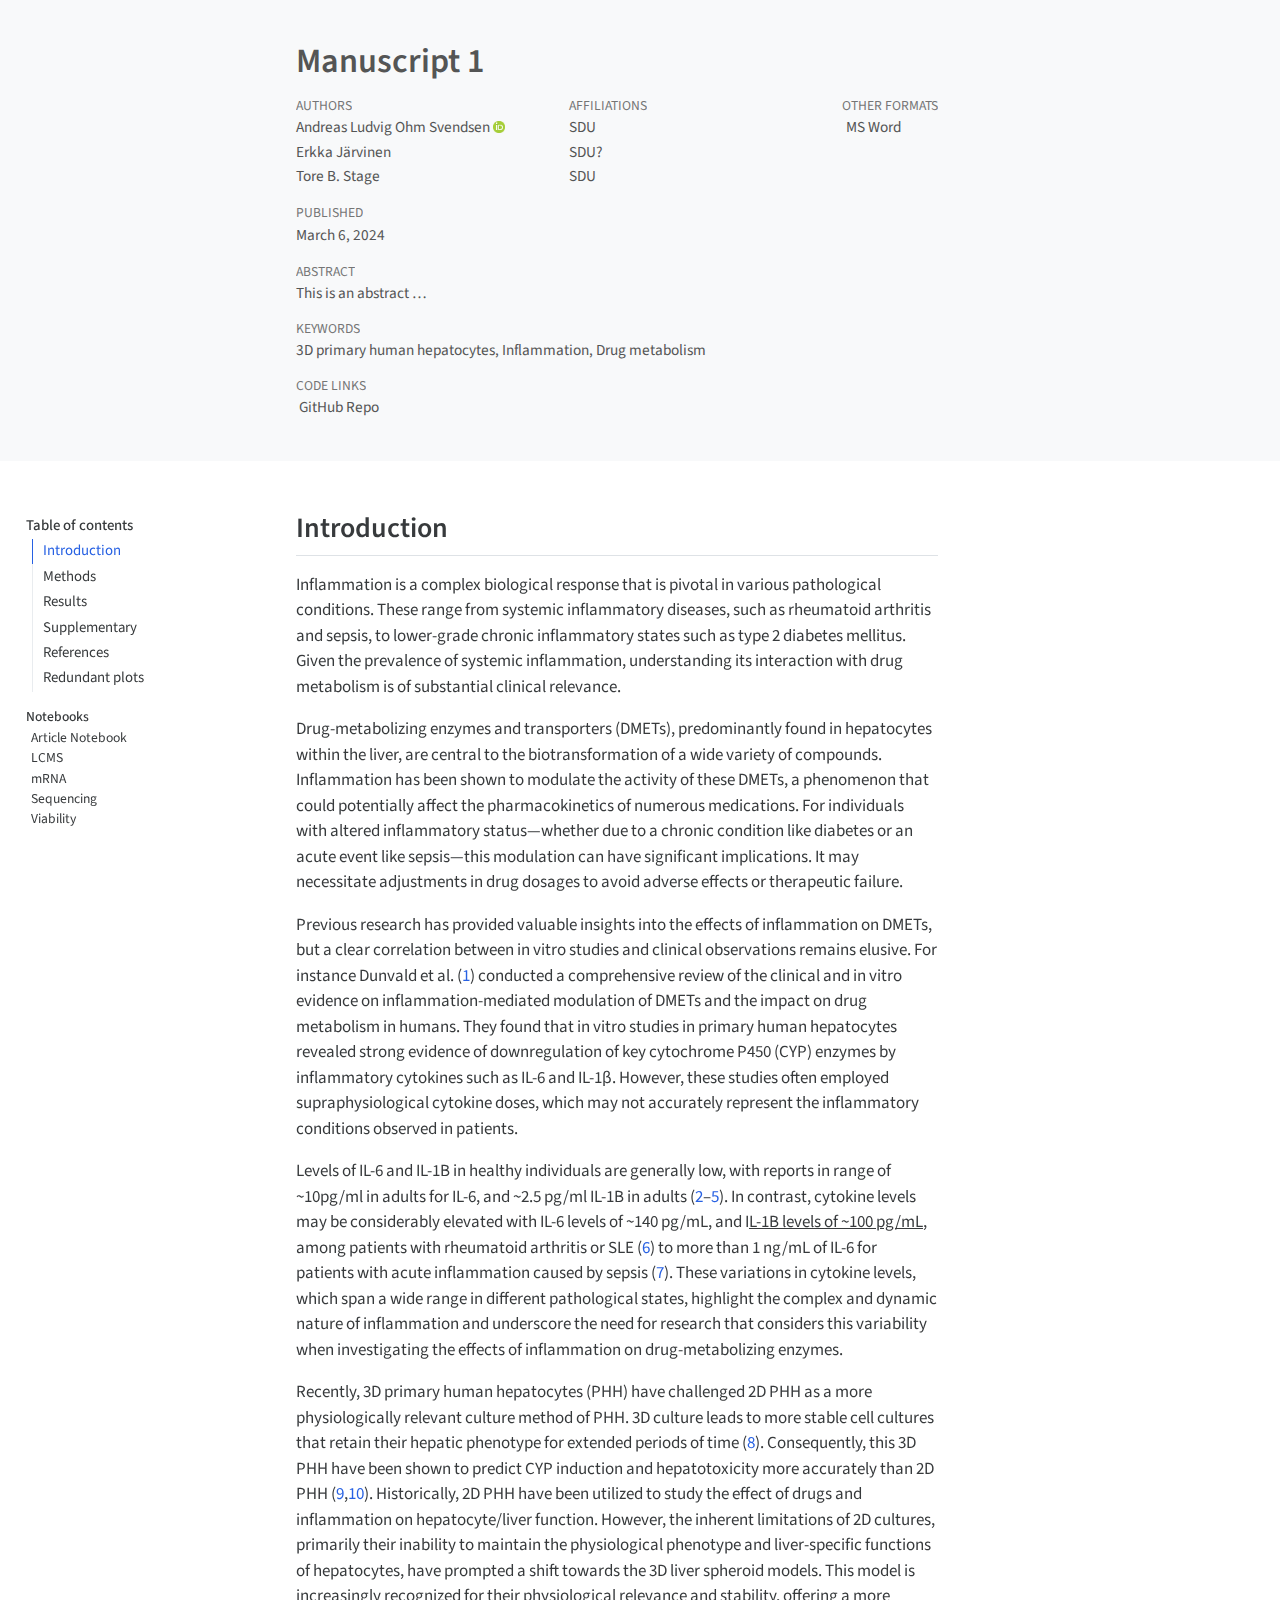
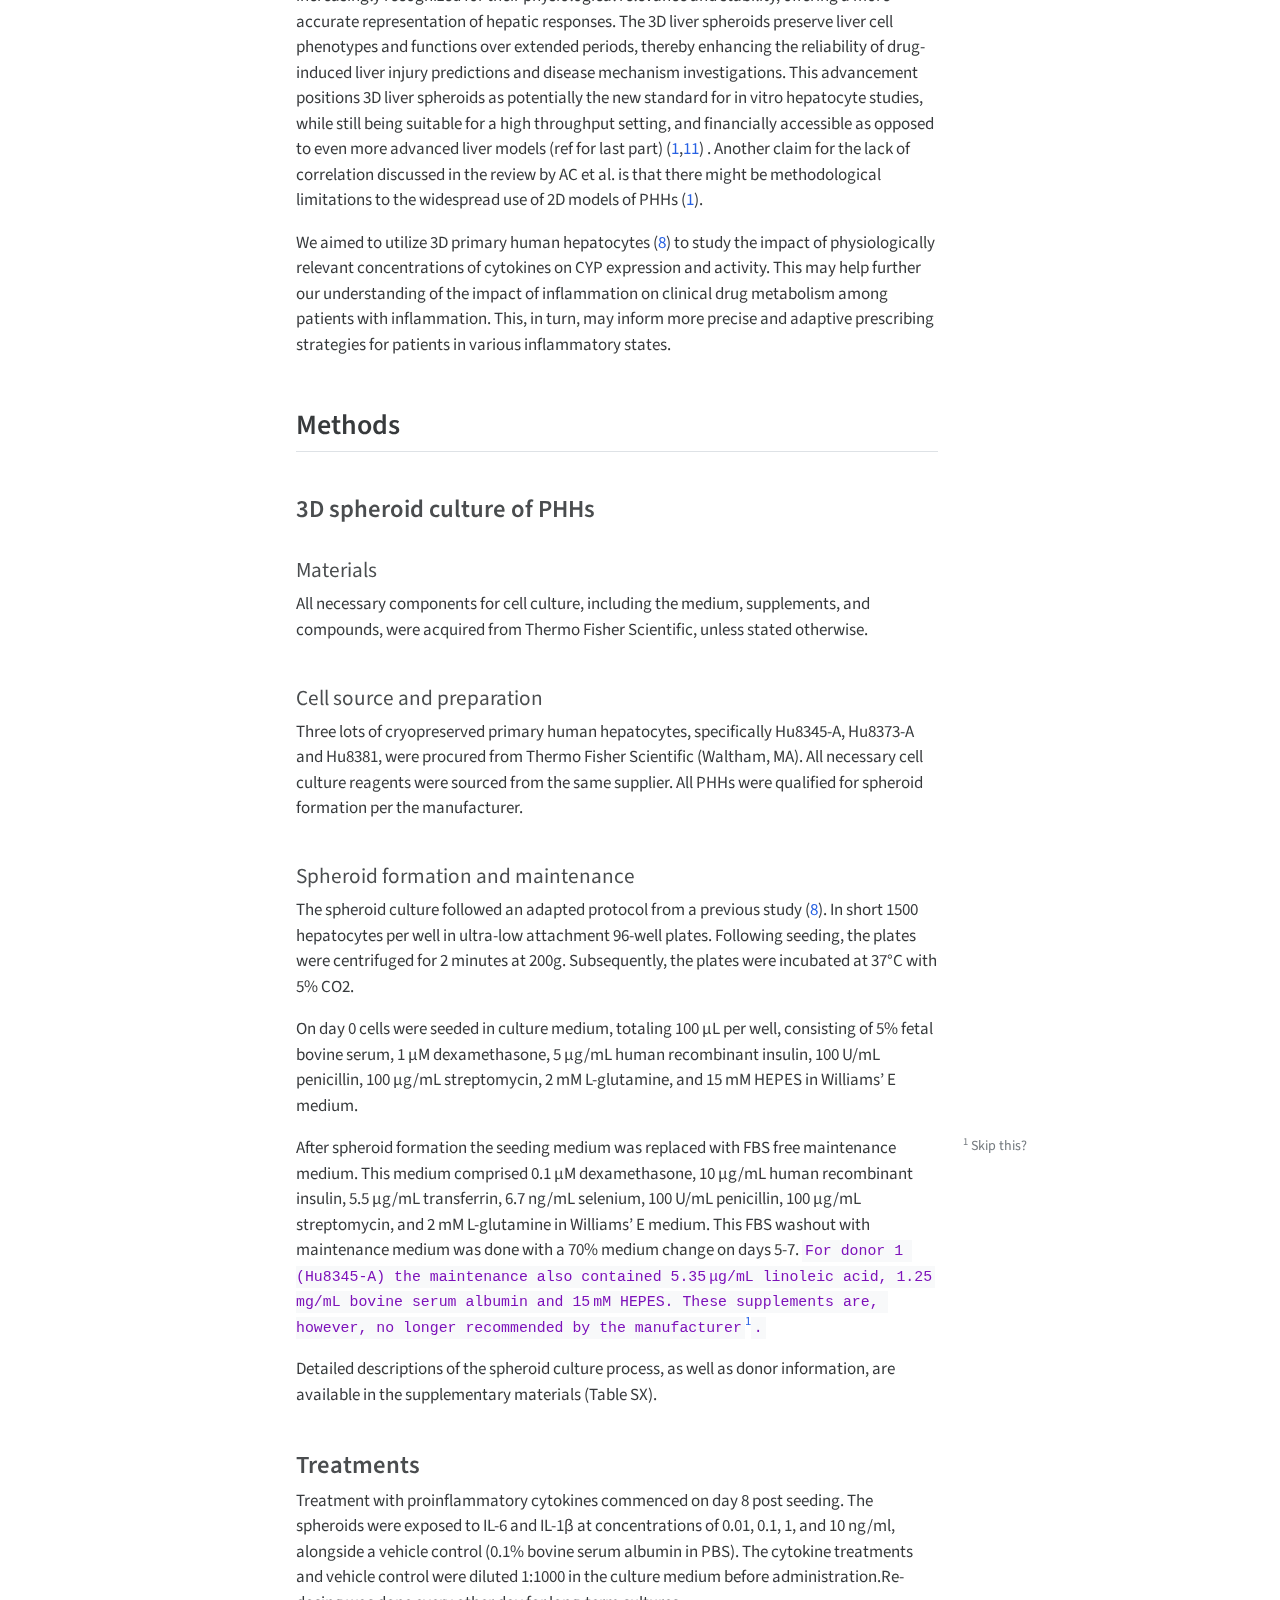
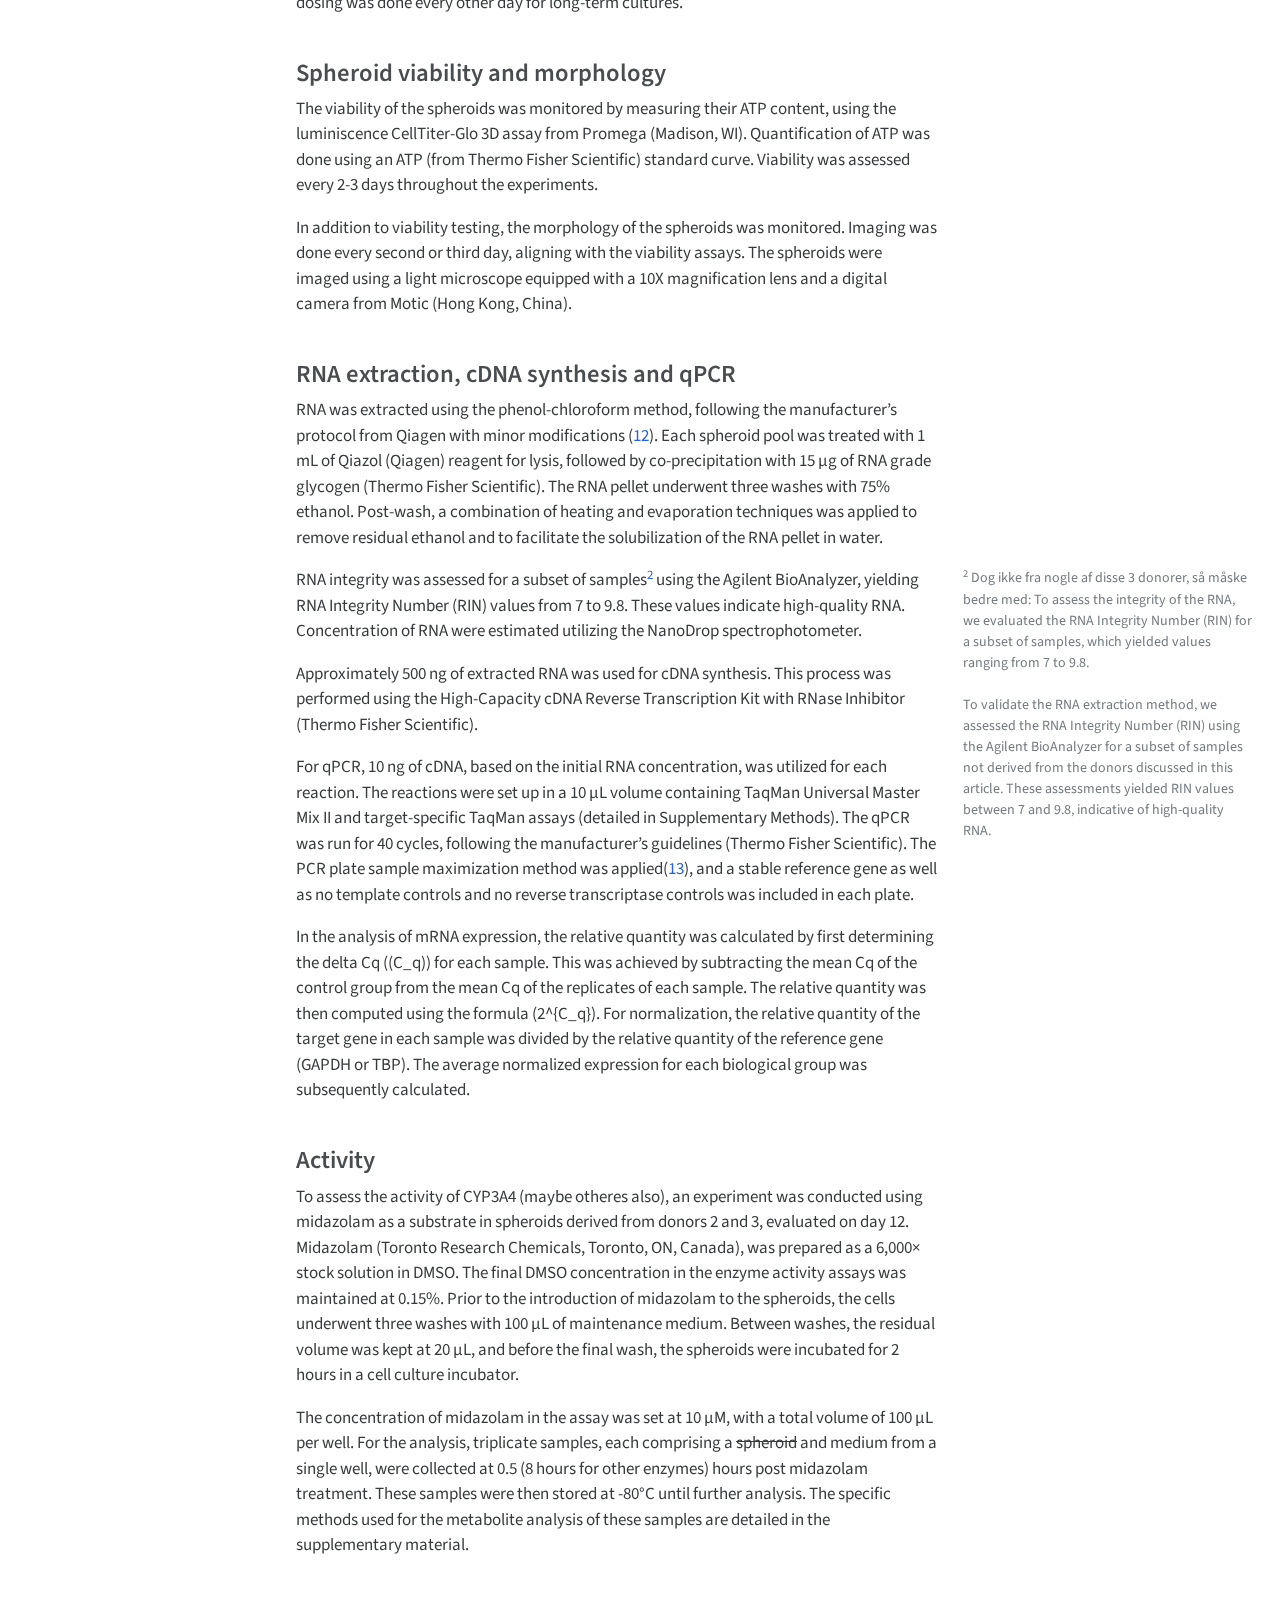
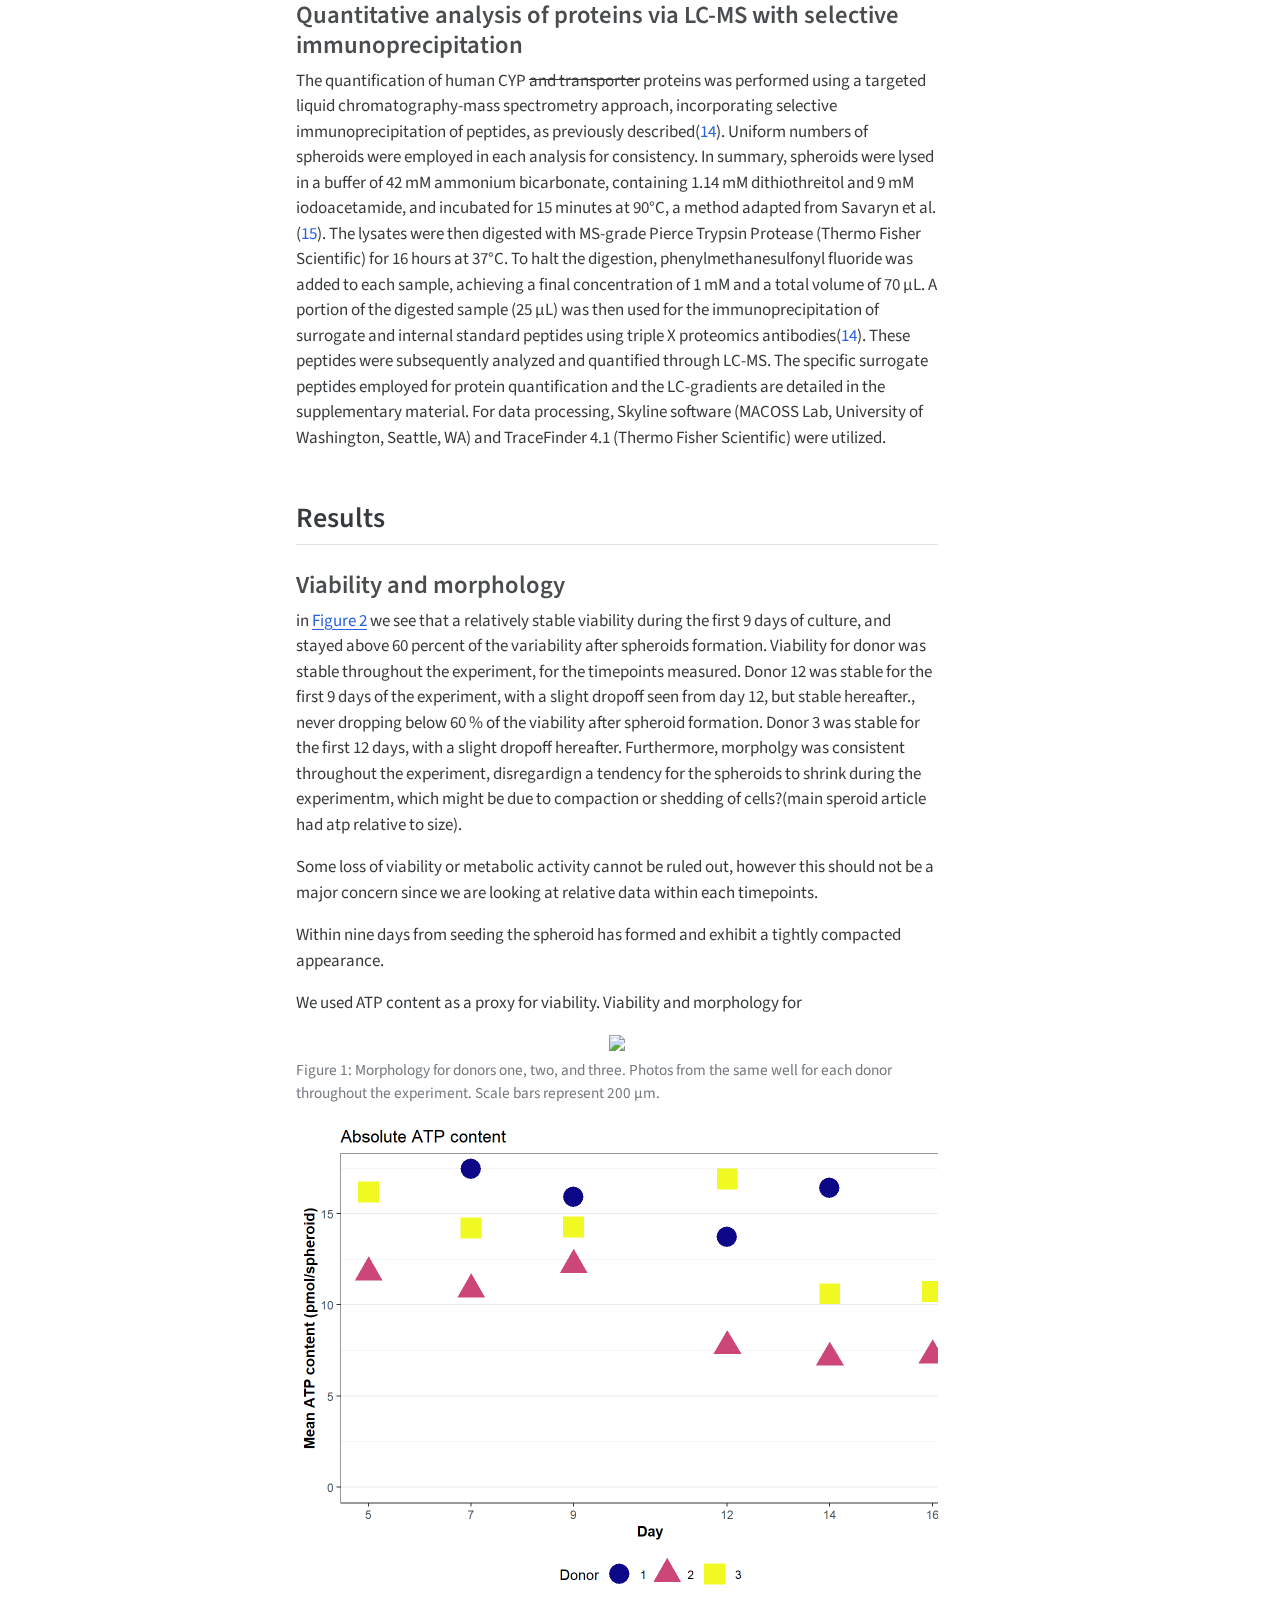
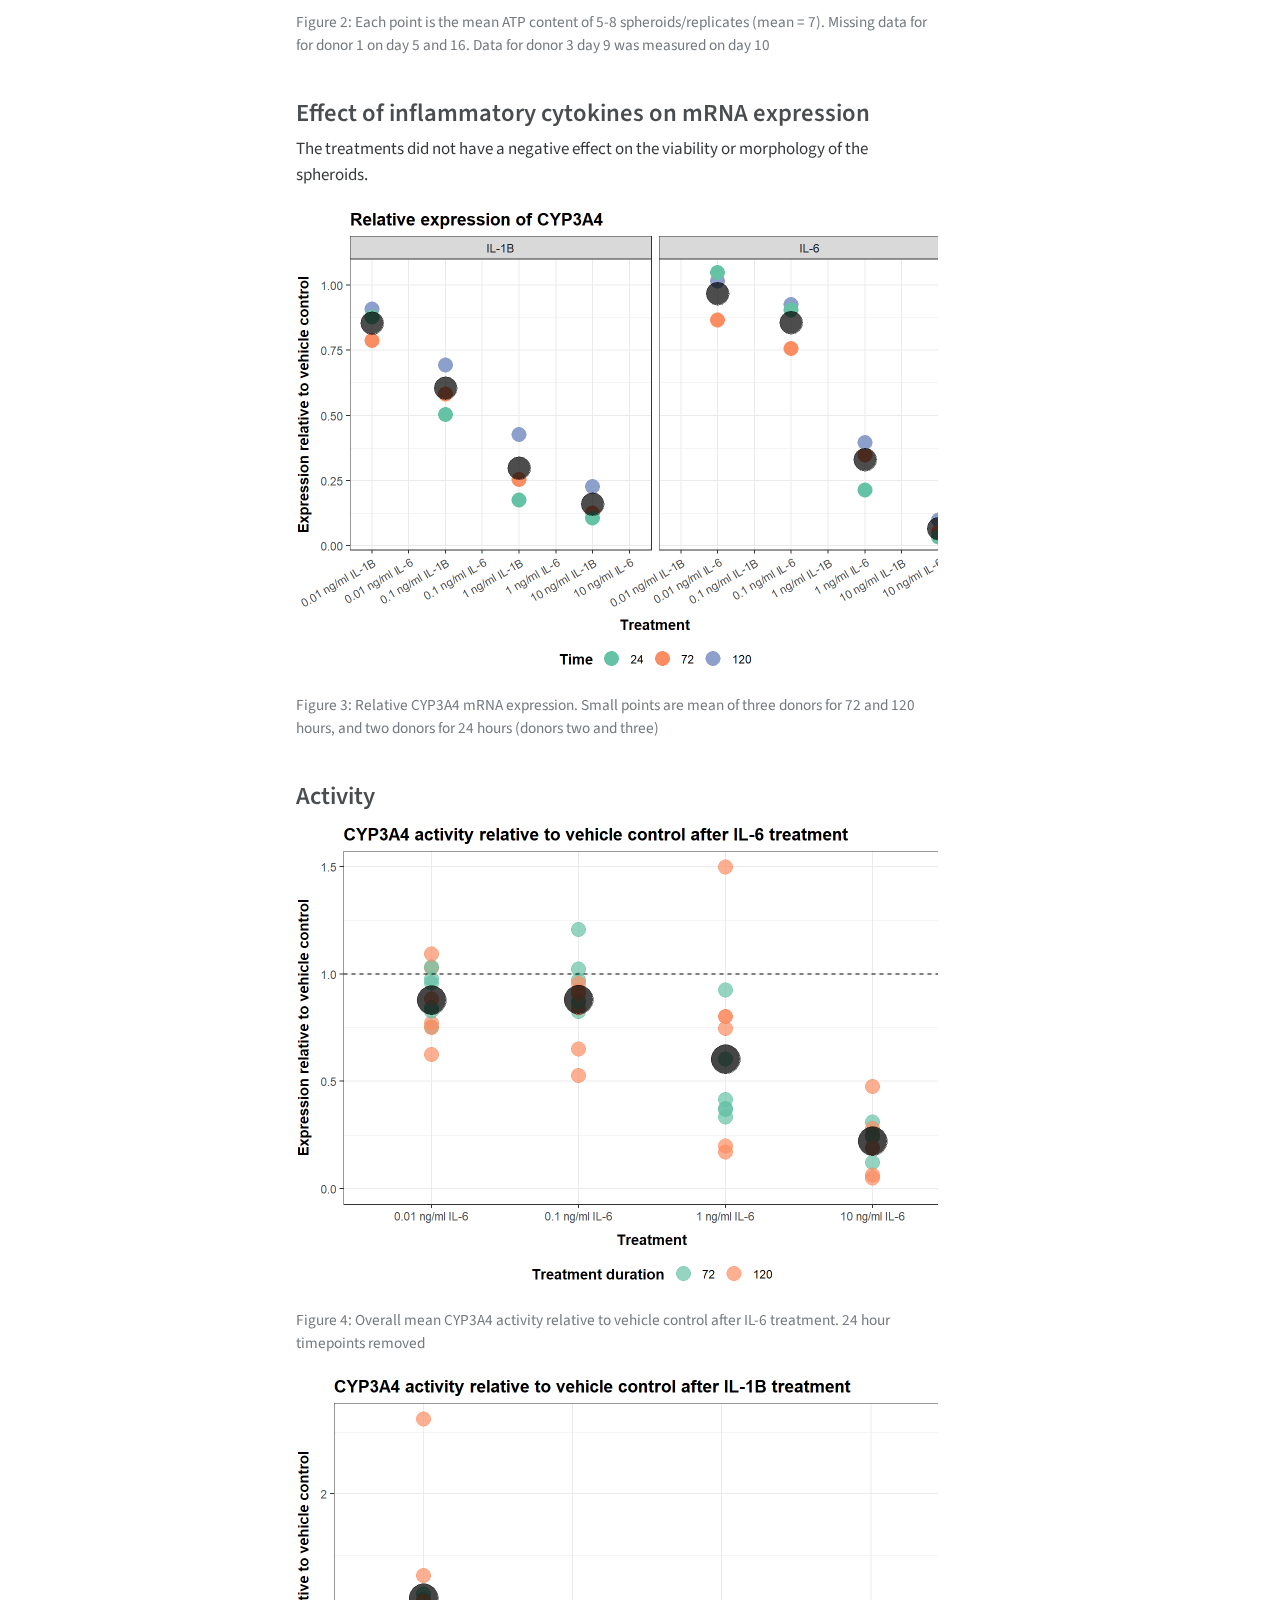
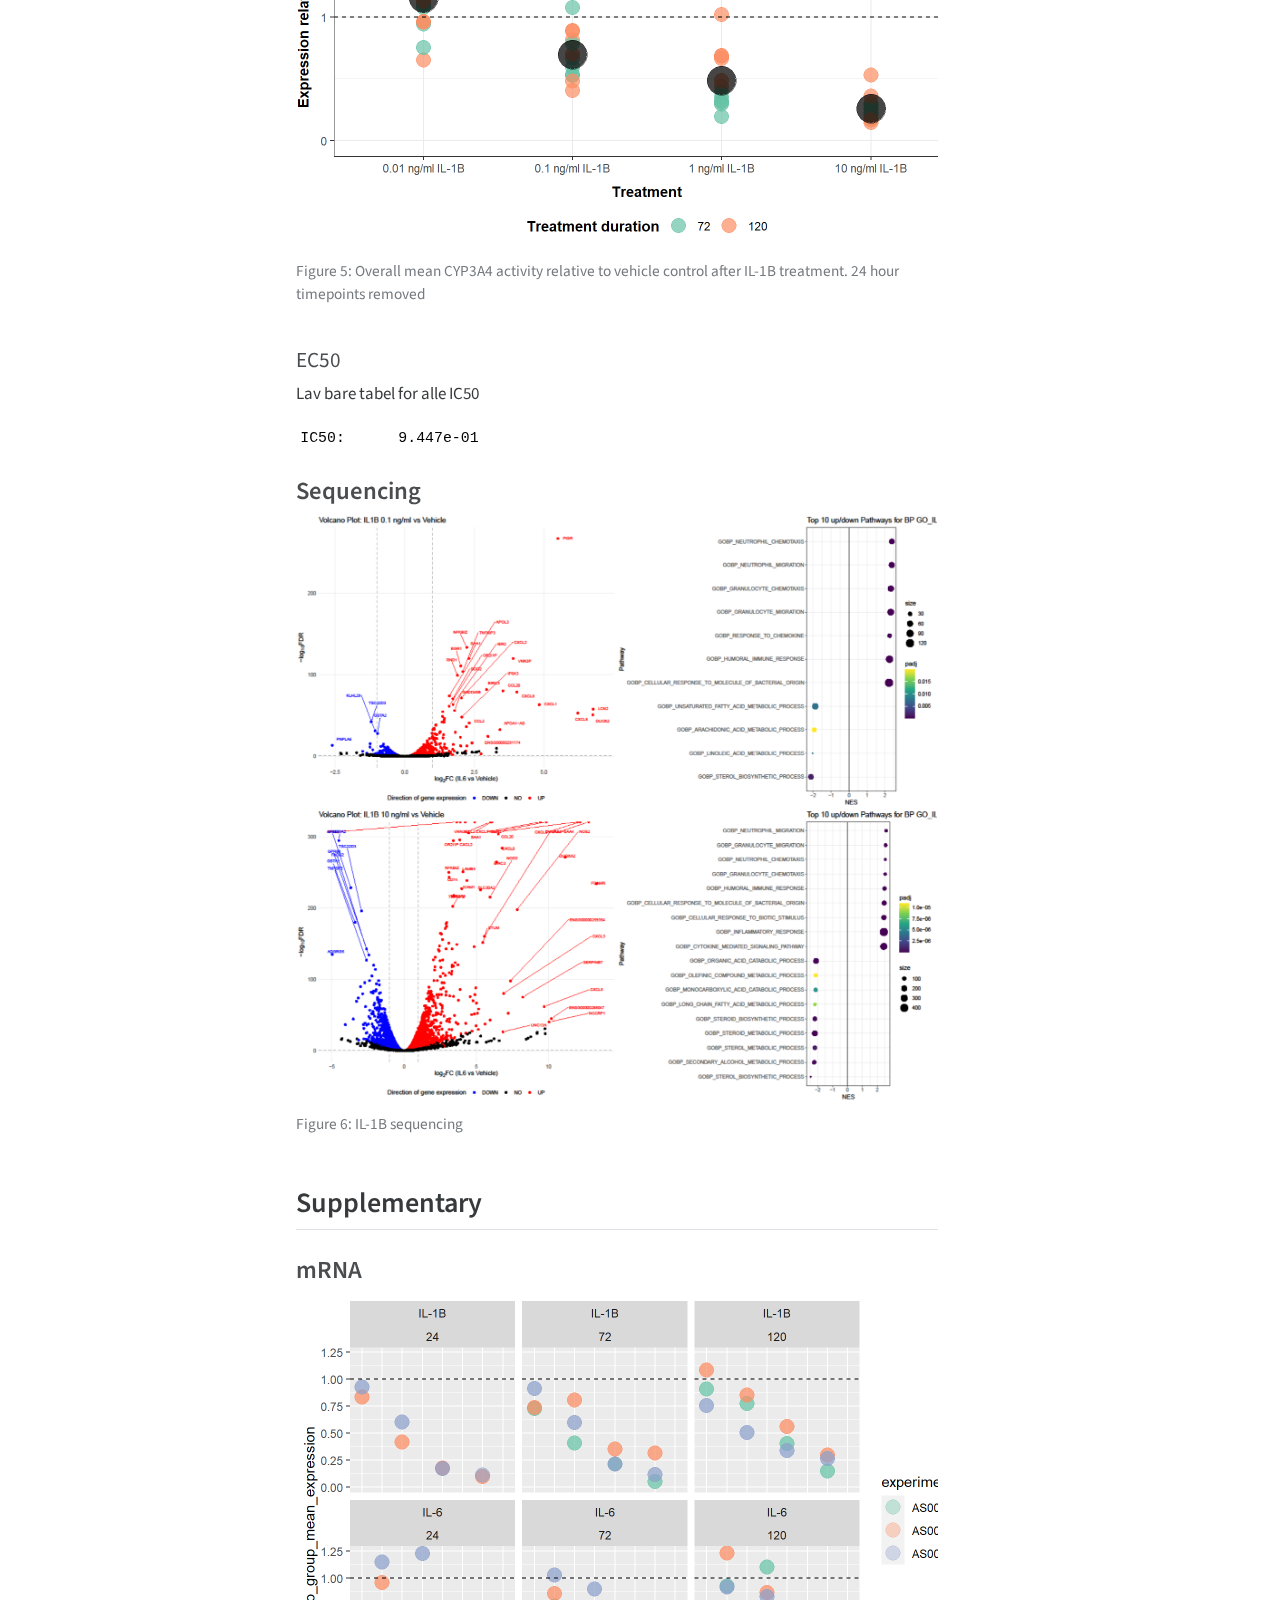
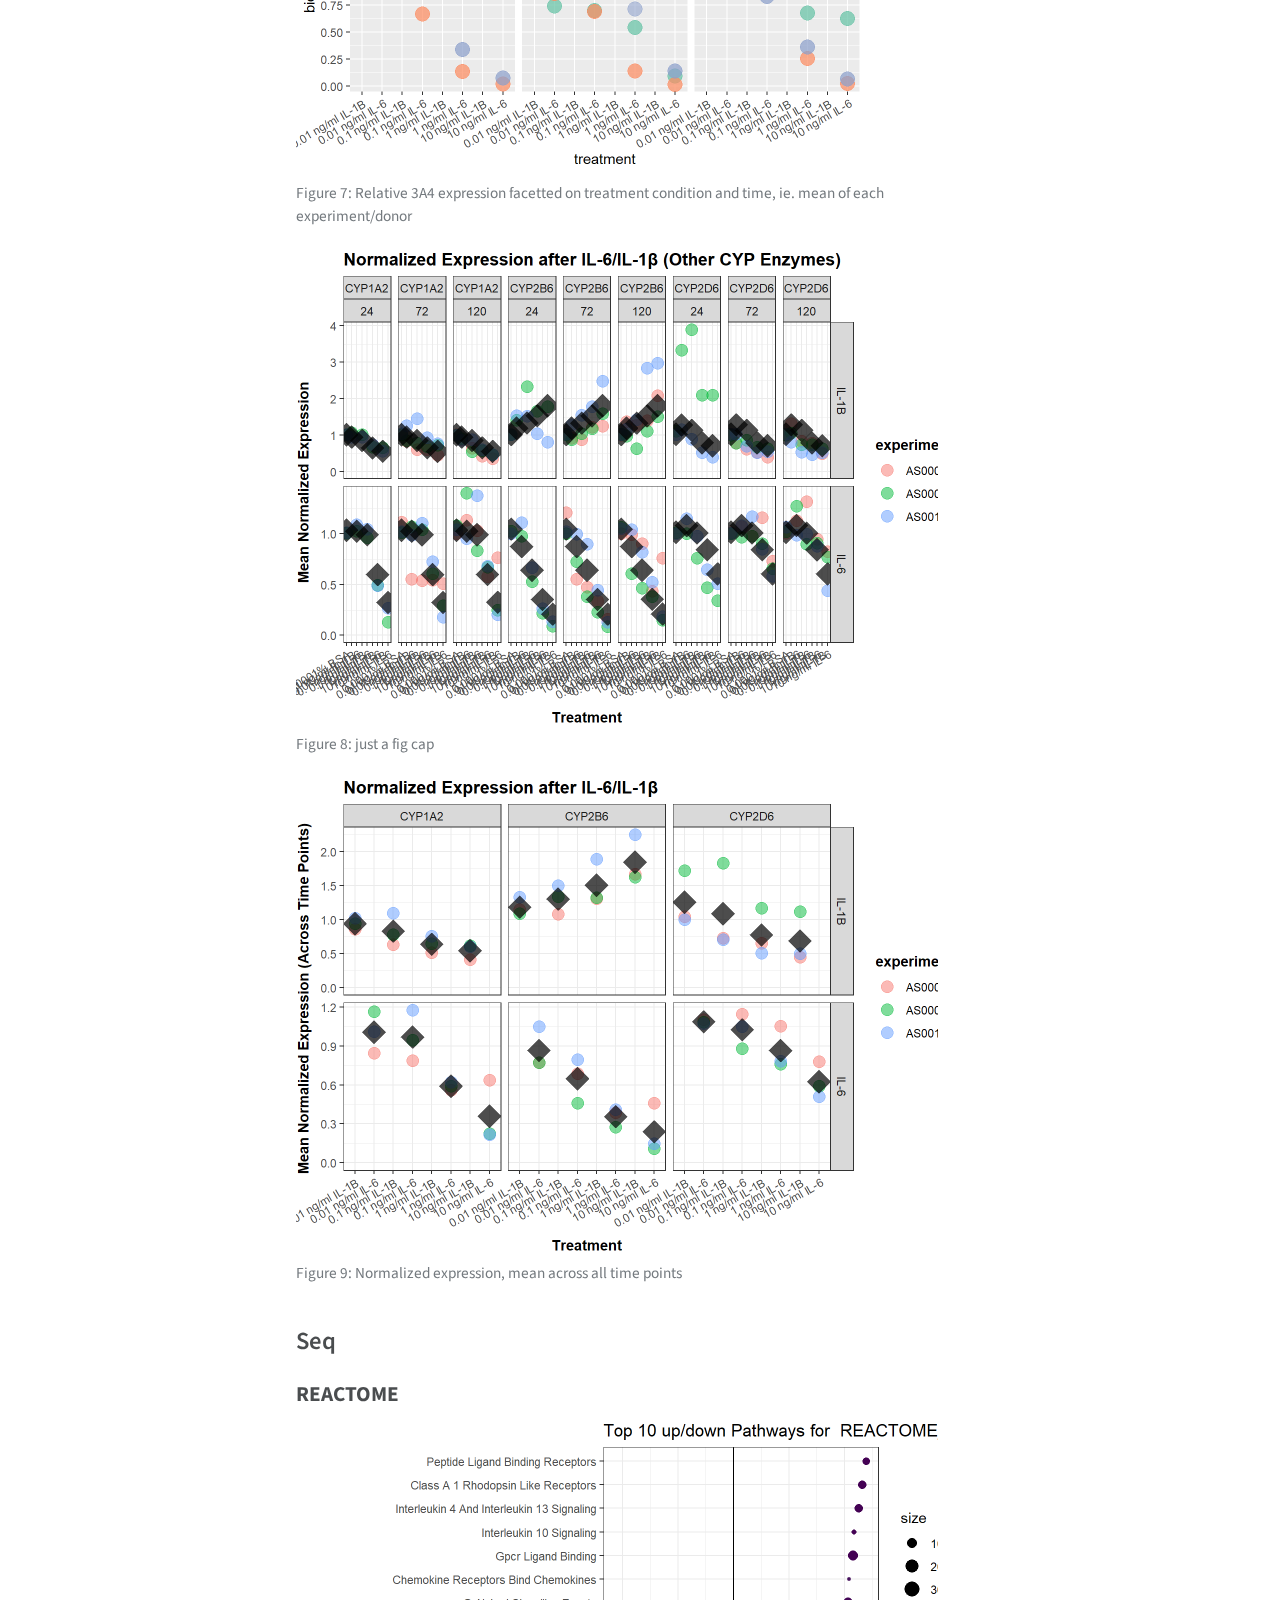
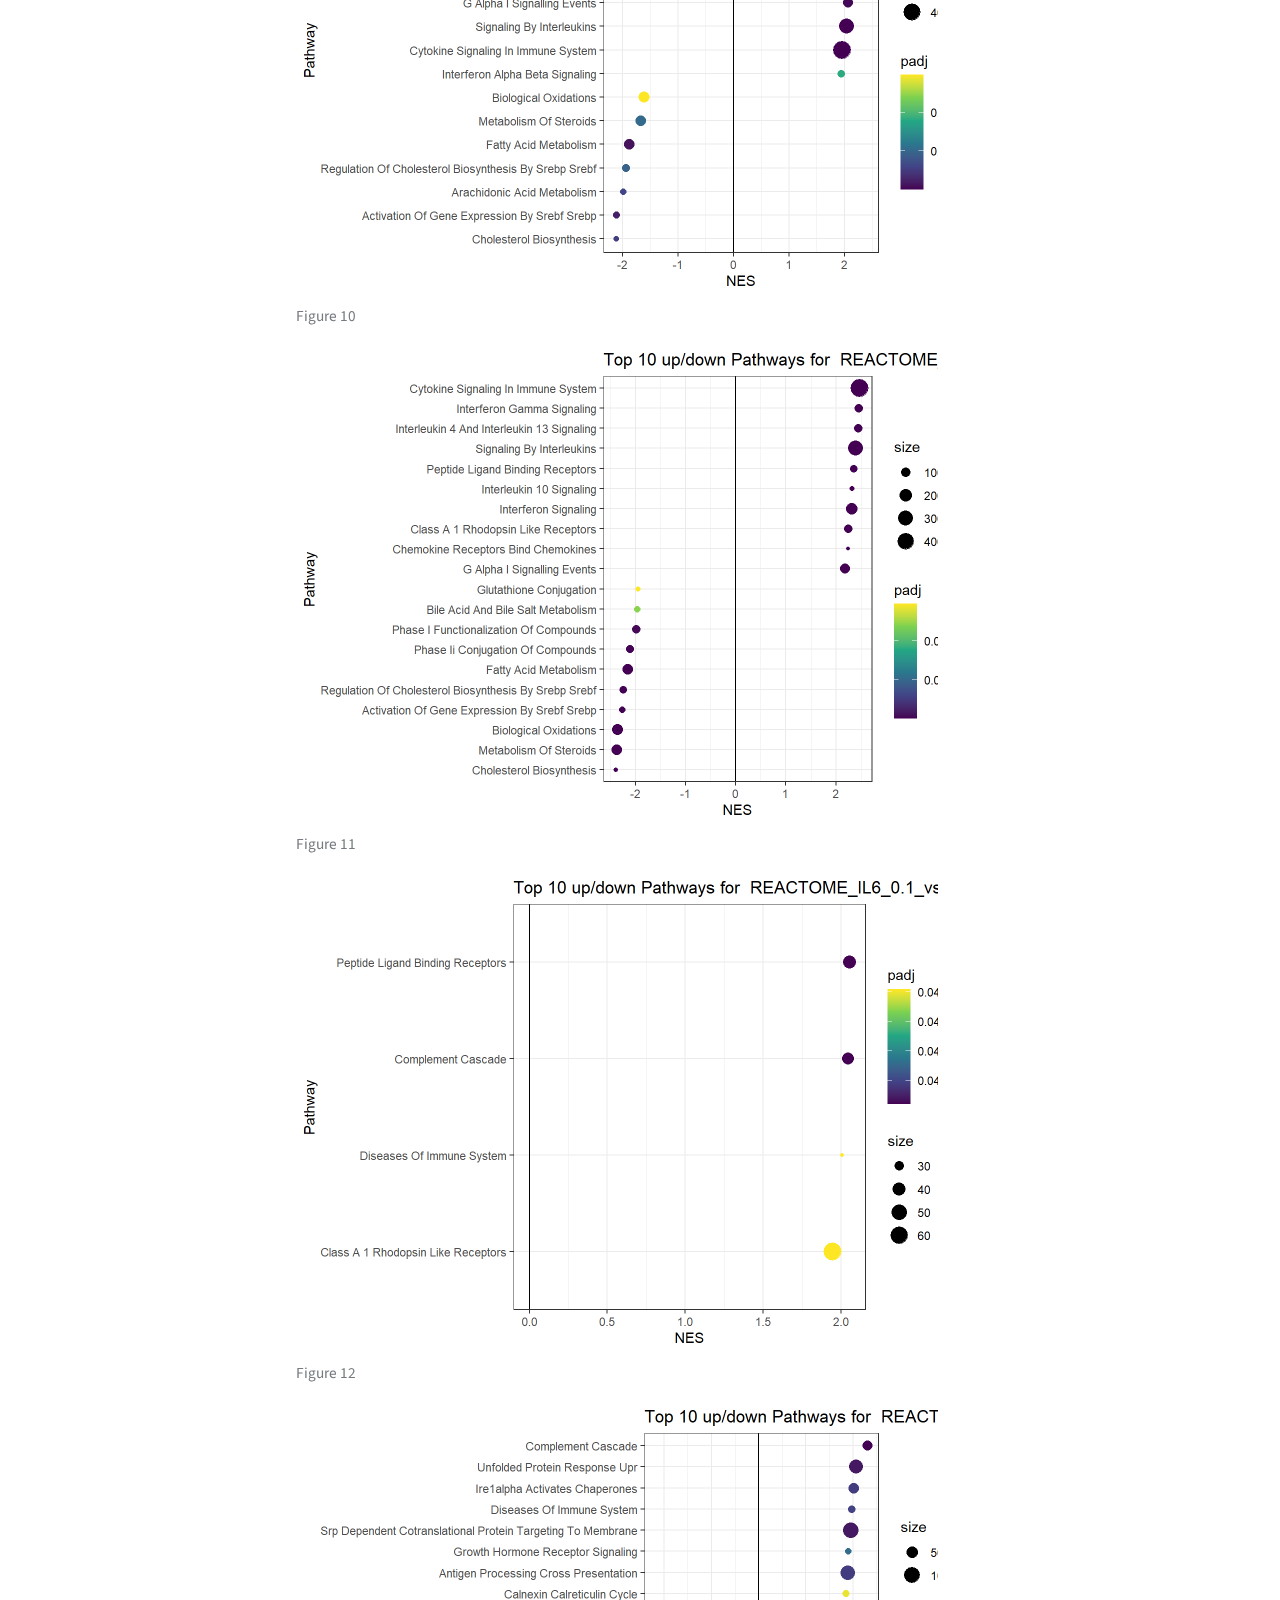
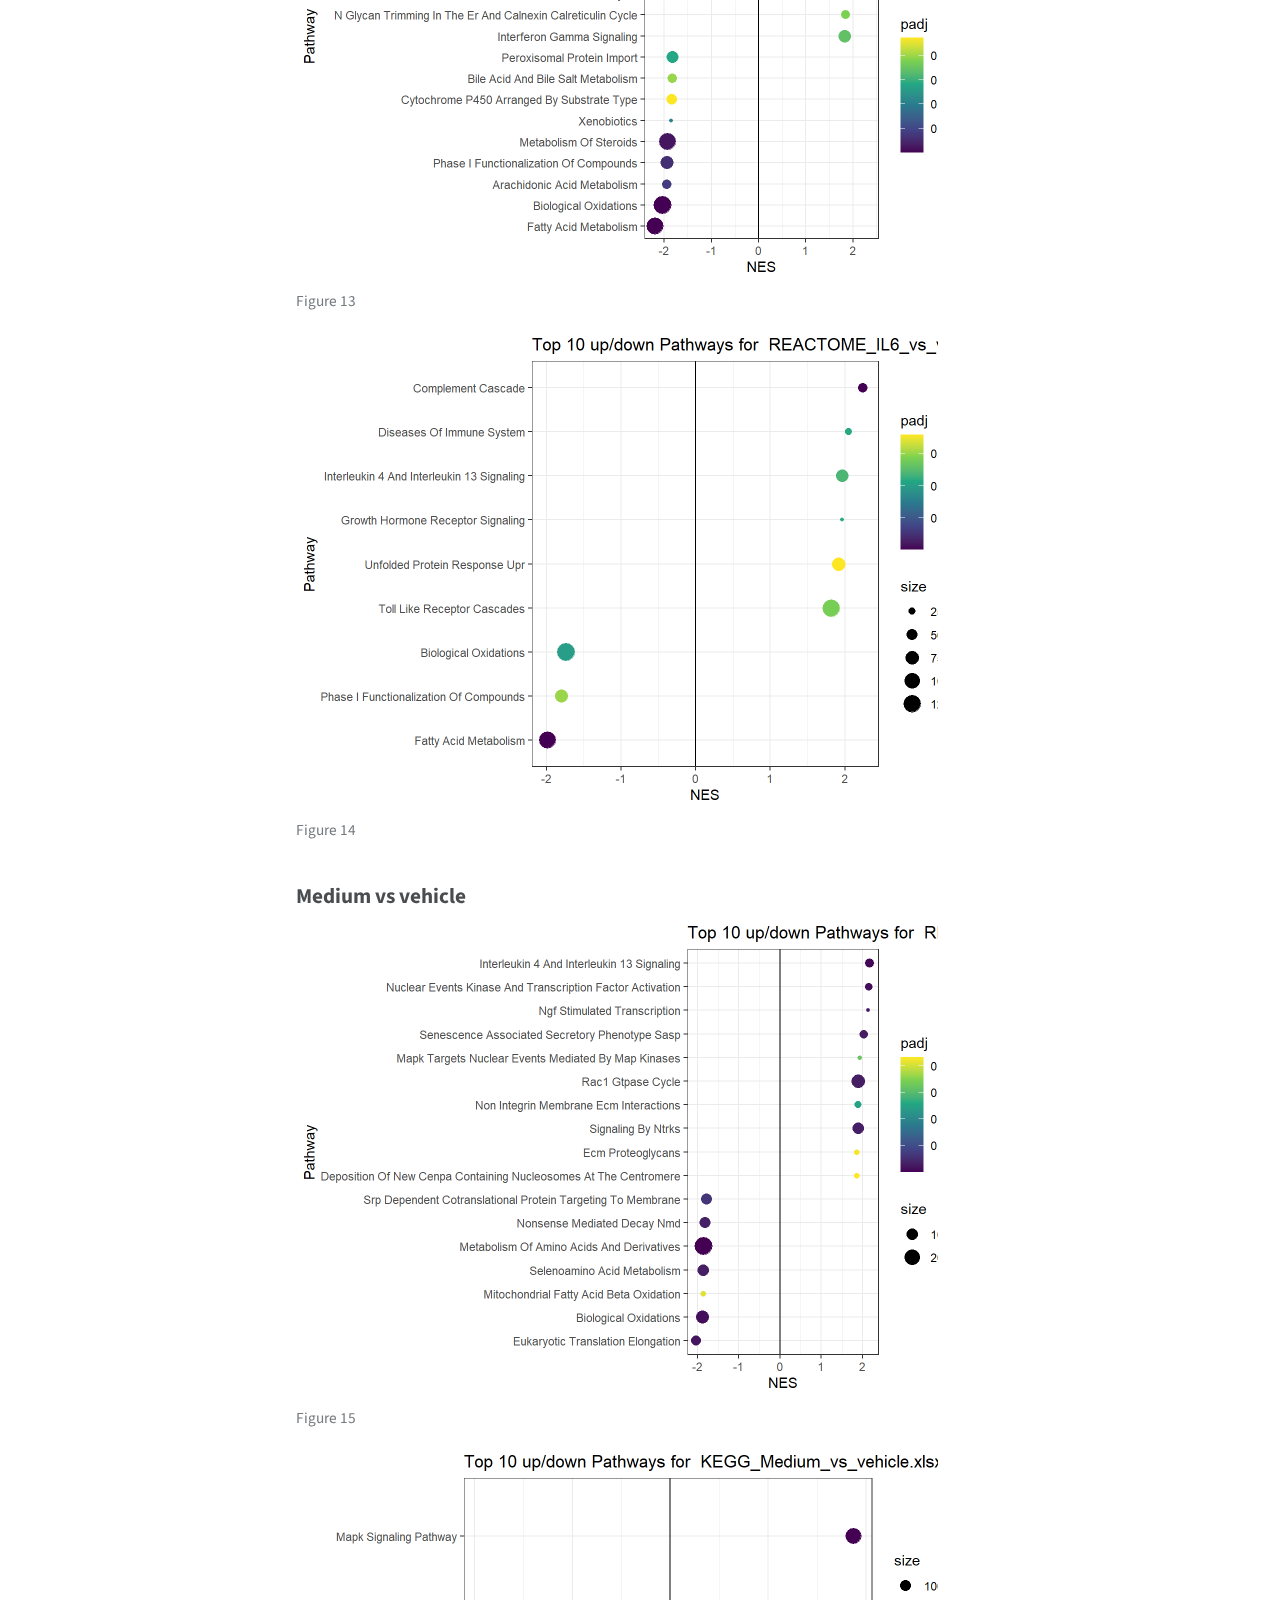
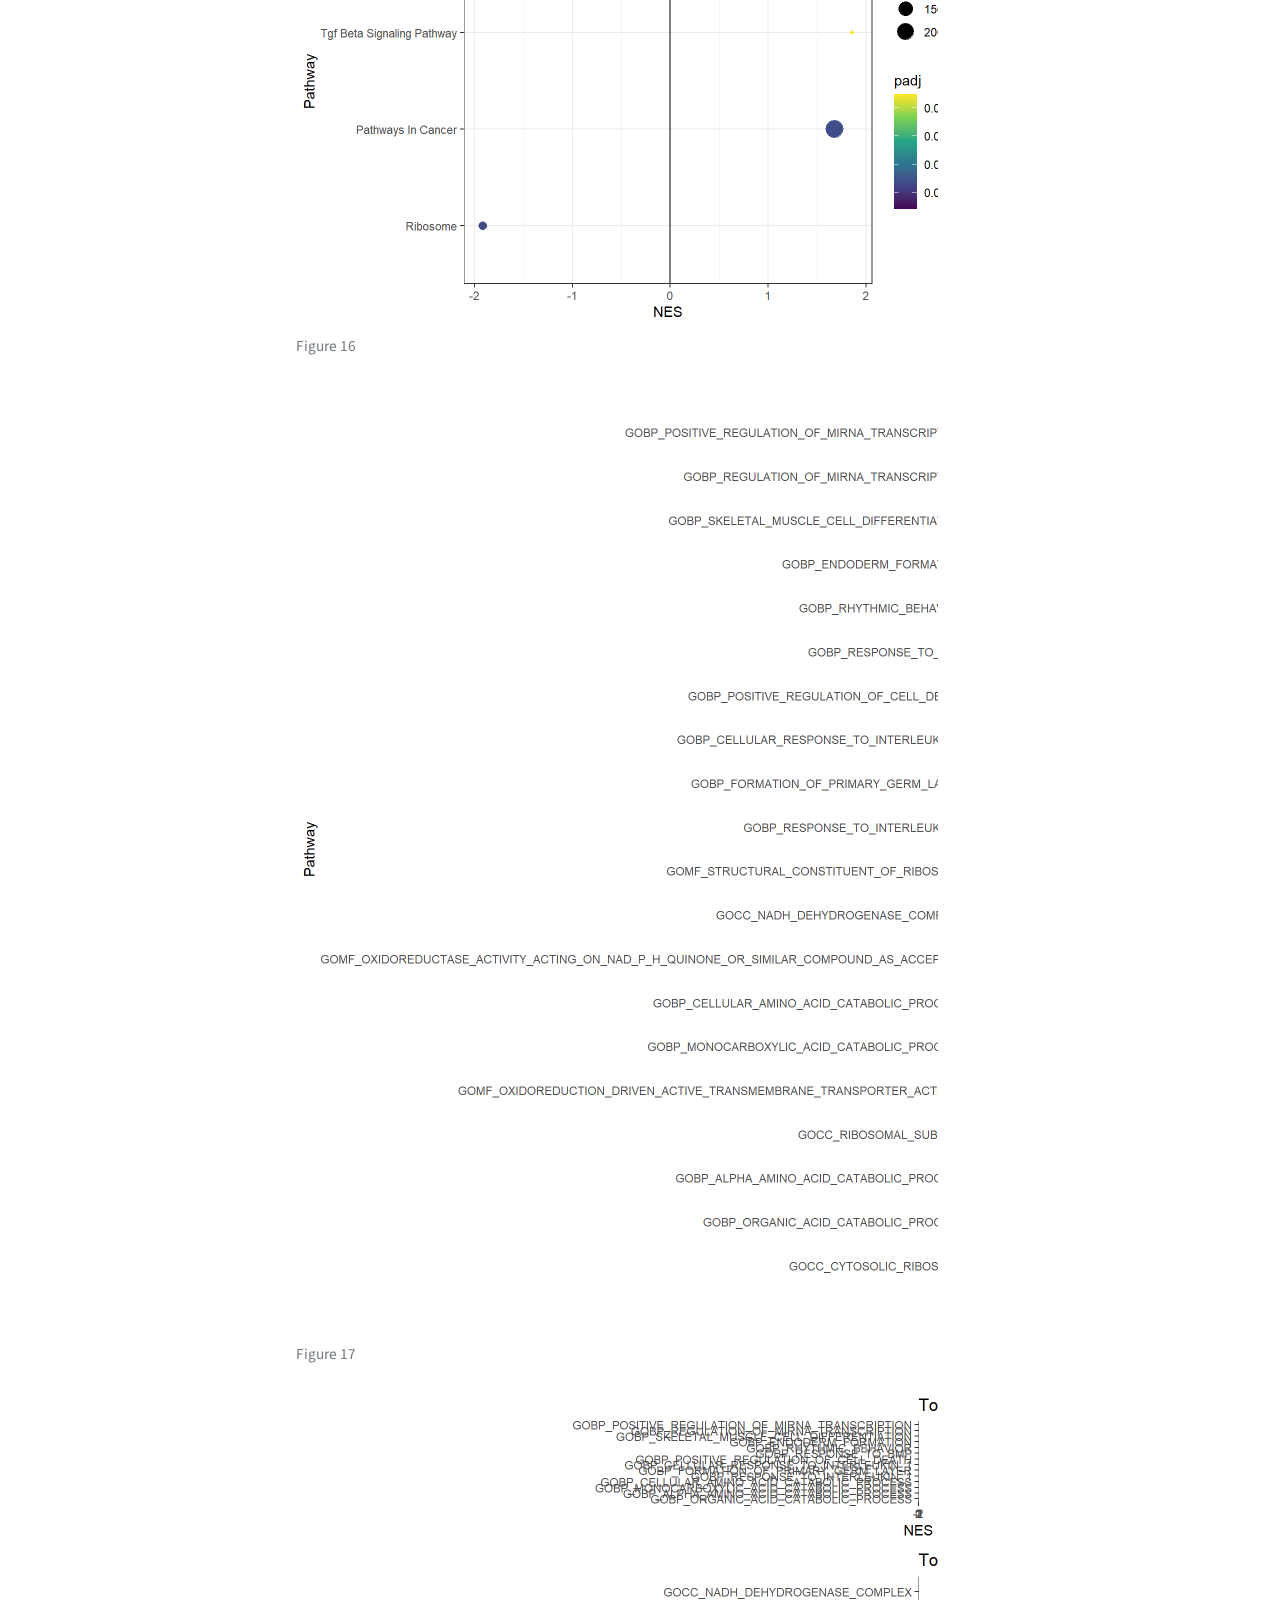
==== commit 56b34e1e: "Built site for gh-pages" ====
--- a/index.html
+++ b/index.html
@@ -380,90 +380,15 @@
 </section>
 <section id="sequencing" class="level3">
 <h3 class="anchored" data-anchor-id="sequencing">Sequencing</h3>
-<p>Volcano plot of 10 ng/ml IL-6 vs vehicle</p>
-<div class="quarto-embed-nb-cell">
-<div id="cell-fig-volcano-il6-10" class="cell">
-<div class="cell-output cell-output-display">
-<div id="fig-volcano-il6-10" class="quarto-figure quarto-figure-center quarto-float anchored">
-<figure class="quarto-float quarto-float-fig figure">
-<div aria-describedby="fig-volcano-il6-10-caption-0ceaefa1-69ba-4598-a22c-09a6ac19f8ca">
-<a href="index_files/figure-html/notebooks-seq-seq-fig-volcano-il6-10-output-2.png" class="lightbox" data-gallery="quarto-lightbox-gallery-6" title="Figure&nbsp;6: Volcano plot. IL-6 10 ng/ml vs.&nbsp;vehicle control. Vertical lines for fold change thresholds"><img src="index_files/figure-html/notebooks-seq-seq-fig-volcano-il6-10-output-2.png" width="672" height="480" class="figure-img"></a>
-</div>
-<figcaption class="quarto-float-caption-bottom quarto-float-caption quarto-float-fig" id="fig-volcano-il6-10-caption-0ceaefa1-69ba-4598-a22c-09a6ac19f8ca">
-Figure&nbsp;6: Volcano plot. IL-6 10 ng/ml vs.&nbsp;vehicle control. Vertical lines for fold change thresholds
-</figcaption>
-</figure>
-</div>
-</div>
-</div>
-</div>
-<p>Volcano plot of 0.1 ng/ml IL-6 vs vehicle</p>
-<div class="quarto-embed-nb-cell">
-<div id="cell-fig-volcano-il6-0.1" class="cell">
-<div class="cell-output cell-output-display">
-<div id="fig-volcano-il6-0.1" class="quarto-figure quarto-figure-center quarto-float anchored">
-<figure class="quarto-float quarto-float-fig figure">
-<div aria-describedby="fig-volcano-il6-0.1-caption-0ceaefa1-69ba-4598-a22c-09a6ac19f8ca">
-<a href="index_files/figure-html/notebooks-seq-seq-fig-volcano-il6-0.1-output-2.png" class="lightbox" data-gallery="quarto-lightbox-gallery-7" title="Figure&nbsp;7: Volcano plot. IL-6 0.1 ng/ml vs.&nbsp;vehicle control. Vertical lines for fold change thresholds. Note few significant above 2 fold change"><img src="index_files/figure-html/notebooks-seq-seq-fig-volcano-il6-0.1-output-2.png" width="672" height="480" class="figure-img"></a>
-</div>
-<figcaption class="quarto-float-caption-bottom quarto-float-caption quarto-float-fig" id="fig-volcano-il6-0.1-caption-0ceaefa1-69ba-4598-a22c-09a6ac19f8ca">
-Figure&nbsp;7: Volcano plot. IL-6 0.1 ng/ml vs.&nbsp;vehicle control. Vertical lines for fold change thresholds. Note few significant above 2 fold change
-</figcaption>
-</figure>
-</div>
-</div>
-</div>
-</div>
-<p>Volcano plot of pooled IL-1B vs vehicle</p>
-<div class="quarto-embed-nb-cell">
-<div id="cell-fig-volcano-il1B-pooled" class="cell">
-<div class="cell-output cell-output-display">
-<div id="fig-volcano-il1b-pooled" class="quarto-figure quarto-figure-center quarto-float anchored">
-<figure class="quarto-float quarto-float-fig figure">
-<div aria-describedby="fig-volcano-il1b-pooled-caption-0ceaefa1-69ba-4598-a22c-09a6ac19f8ca">
-<a href="index_files/figure-html/notebooks-seq-seq-fig-volcano-il1b-pooled-output-2.png" class="lightbox" data-gallery="quarto-lightbox-gallery-8" title="Figure&nbsp;8: Volcano plot. IL-1B pooled vs.&nbsp;vehicle control. Vertical lines for fold change thresholds"><img src="index_files/figure-html/notebooks-seq-seq-fig-volcano-il1b-pooled-output-2.png" width="672" height="480" class="figure-img"></a>
-</div>
-<figcaption class="quarto-float-caption-bottom quarto-float-caption quarto-float-fig" id="fig-volcano-il1b-pooled-caption-0ceaefa1-69ba-4598-a22c-09a6ac19f8ca">
-Figure&nbsp;8: Volcano plot. IL-1B pooled vs.&nbsp;vehicle control. Vertical lines for fold change thresholds
-</figcaption>
-</figure>
-</div>
-</div>
-</div>
-</div>
-<p>Volcano plot of 10 ng/ml IL-1B vs vehicle</p>
-<div class="quarto-embed-nb-cell">
-<div id="cell-fig-volcano-il1B-10" class="cell">
-<div class="cell-output cell-output-display">
-<div id="fig-volcano-il1b-10" class="quarto-figure quarto-figure-center quarto-float anchored">
-<figure class="quarto-float quarto-float-fig figure">
-<div aria-describedby="fig-volcano-il1b-10-caption-0ceaefa1-69ba-4598-a22c-09a6ac19f8ca">
-<a href="index_files/figure-html/notebooks-seq-seq-fig-volcano-il1b-10-output-2.png" class="lightbox" data-gallery="quarto-lightbox-gallery-9" title="Figure&nbsp;9: Volcano plot. IL-1B 10 ng/ml vs.&nbsp;vehicle control. Vertical lines for fold change thresholds"><img src="index_files/figure-html/notebooks-seq-seq-fig-volcano-il1b-10-output-2.png" width="672" height="480" class="figure-img"></a>
-</div>
-<figcaption class="quarto-float-caption-bottom quarto-float-caption quarto-float-fig" id="fig-volcano-il1b-10-caption-0ceaefa1-69ba-4598-a22c-09a6ac19f8ca">
-Figure&nbsp;9: Volcano plot. IL-1B 10 ng/ml vs.&nbsp;vehicle control. Vertical lines for fold change thresholds
-</figcaption>
-</figure>
-</div>
-</div>
-</div>
-</div>
-<p>Volcano plot of 10 ng/ml IL-1B vs vehicle</p>
-<div class="quarto-embed-nb-cell">
-<div id="cell-fig-volcano-il1B-0.1" class="cell">
-<div class="cell-output cell-output-display">
-<div id="fig-volcano-il1b-0.1" class="quarto-figure quarto-figure-center quarto-float anchored">
-<figure class="quarto-float quarto-float-fig figure">
-<div aria-describedby="fig-volcano-il1b-0.1-caption-0ceaefa1-69ba-4598-a22c-09a6ac19f8ca">
-<a href="index_files/figure-html/notebooks-seq-seq-fig-volcano-il1b-0.1-output-2.png" class="lightbox" data-gallery="quarto-lightbox-gallery-10" title="Figure&nbsp;10: Volcano plot. IL-1B 0.1 ng/ml vs.&nbsp;vehicle control. Vertical lines for fold change thresholds"><img src="index_files/figure-html/notebooks-seq-seq-fig-volcano-il1b-0.1-output-2.png" width="672" height="480" class="figure-img"></a>
-</div>
-<figcaption class="quarto-float-caption-bottom quarto-float-caption quarto-float-fig" id="fig-volcano-il1b-0.1-caption-0ceaefa1-69ba-4598-a22c-09a6ac19f8ca">
-Figure&nbsp;10: Volcano plot. IL-1B 0.1 ng/ml vs.&nbsp;vehicle control. Vertical lines for fold change thresholds
-</figcaption>
-</figure>
-</div>
-</div>
-</div>
+<div id="fig-seq-il1b" class="quarto-figure quarto-figure-center quarto-float anchored">
+<figure class="quarto-float quarto-float-fig figure">
+<div aria-describedby="fig-seq-il1b-caption-0ceaefa1-69ba-4598-a22c-09a6ac19f8ca">
+<a href="images/seq_il1b.png" class="lightbox" data-gallery="quarto-lightbox-gallery-6" title="Figure&nbsp;6: IL-1B sequencing"><img src="images/seq_il1b.png" class="img-fluid figure-img"></a>
+</div>
+<figcaption class="quarto-float-caption-bottom quarto-float-caption quarto-float-fig" id="fig-seq-il1b-caption-0ceaefa1-69ba-4598-a22c-09a6ac19f8ca">
+Figure&nbsp;6: IL-1B sequencing
+</figcaption>
+</figure>
 </div>
 </section>
 </section>
@@ -477,10 +402,10 @@
 <div id="fig-cyp3a4_supp" class="quarto-figure quarto-figure-center quarto-float anchored">
 <figure class="quarto-float quarto-float-fig figure">
 <div aria-describedby="fig-cyp3a4_supp-caption-0ceaefa1-69ba-4598-a22c-09a6ac19f8ca">
-<a href="index_files/figure-html/notebooks-qPCR-mRNA-fig-cyp3a4_supp-output-1.png" class="lightbox" data-gallery="quarto-lightbox-gallery-11" title="Figure&nbsp;11: Relative 3A4 expression facetted on treatment condition and time, ie. mean of each experiment/donor"><img src="index_files/figure-html/notebooks-qPCR-mRNA-fig-cyp3a4_supp-output-1.png" width="672" height="480" class="figure-img"></a>
+<a href="index_files/figure-html/notebooks-qPCR-mRNA-fig-cyp3a4_supp-output-1.png" class="lightbox" data-gallery="quarto-lightbox-gallery-7" title="Figure&nbsp;7: Relative 3A4 expression facetted on treatment condition and time, ie. mean of each experiment/donor"><img src="index_files/figure-html/notebooks-qPCR-mRNA-fig-cyp3a4_supp-output-1.png" width="672" height="480" class="figure-img"></a>
 </div>
 <figcaption class="quarto-float-caption-bottom quarto-float-caption quarto-float-fig" id="fig-cyp3a4_supp-caption-0ceaefa1-69ba-4598-a22c-09a6ac19f8ca">
-Figure&nbsp;11: Relative 3A4 expression facetted on treatment condition and time, ie. mean of each experiment/donor
+Figure&nbsp;7: Relative 3A4 expression facetted on treatment condition and time, ie. mean of each experiment/donor
 </figcaption>
 </figure>
 </div>
@@ -493,10 +418,10 @@
 <div id="fig-rest_of_cyps" class="quarto-figure quarto-figure-center quarto-float anchored">
 <figure class="quarto-float quarto-float-fig figure">
 <div aria-describedby="fig-rest_of_cyps-caption-0ceaefa1-69ba-4598-a22c-09a6ac19f8ca">
-<a href="index_files/figure-html/notebooks-qPCR-mRNA-fig-rest_of_cyps-output-1.png" class="lightbox" data-gallery="quarto-lightbox-gallery-12" title="Figure&nbsp;12: just a fig cap"><img src="index_files/figure-html/notebooks-qPCR-mRNA-fig-rest_of_cyps-output-1.png" width="672" height="480" class="figure-img"></a>
+<a href="index_files/figure-html/notebooks-qPCR-mRNA-fig-rest_of_cyps-output-1.png" class="lightbox" data-gallery="quarto-lightbox-gallery-8" title="Figure&nbsp;8: just a fig cap"><img src="index_files/figure-html/notebooks-qPCR-mRNA-fig-rest_of_cyps-output-1.png" width="672" height="480" class="figure-img"></a>
 </div>
 <figcaption class="quarto-float-caption-bottom quarto-float-caption quarto-float-fig" id="fig-rest_of_cyps-caption-0ceaefa1-69ba-4598-a22c-09a6ac19f8ca">
-Figure&nbsp;12: just a fig cap
+Figure&nbsp;8: just a fig cap
 </figcaption>
 </figure>
 </div>
@@ -509,10 +434,10 @@
 <div id="fig-rest_of_cyps_overall_mean" class="quarto-figure quarto-figure-center quarto-float anchored">
 <figure class="quarto-float quarto-float-fig figure">
 <div aria-describedby="fig-rest_of_cyps_overall_mean-caption-0ceaefa1-69ba-4598-a22c-09a6ac19f8ca">
-<a href="index_files/figure-html/notebooks-qPCR-mRNA-fig-rest_of_cyps_overall_mean-output-1.png" class="lightbox" data-gallery="quarto-lightbox-gallery-13" title="Figure&nbsp;13: Normalized expression, mean across all time points"><img src="index_files/figure-html/notebooks-qPCR-mRNA-fig-rest_of_cyps_overall_mean-output-1.png" width="672" height="480" class="figure-img"></a>
+<a href="index_files/figure-html/notebooks-qPCR-mRNA-fig-rest_of_cyps_overall_mean-output-1.png" class="lightbox" data-gallery="quarto-lightbox-gallery-9" title="Figure&nbsp;9: Normalized expression, mean across all time points"><img src="index_files/figure-html/notebooks-qPCR-mRNA-fig-rest_of_cyps_overall_mean-output-1.png" width="672" height="480" class="figure-img"></a>
 </div>
 <figcaption class="quarto-float-caption-bottom quarto-float-caption quarto-float-fig" id="fig-rest_of_cyps_overall_mean-caption-0ceaefa1-69ba-4598-a22c-09a6ac19f8ca">
-Figure&nbsp;13: Normalized expression, mean across all time points
+Figure&nbsp;9: Normalized expression, mean across all time points
 </figcaption>
 </figure>
 </div>
@@ -527,77 +452,77 @@
 <div class="quarto-embed-nb-cell">
 <div id="cell-fig-reactome-il1b-0.1" class="cell">
 <div class="cell-output cell-output-display">
-<div id="fig-reactome-il1b-0.1" class="quarto-figure quarto-figure-center quarto-float anchored" width="672" height="480">
+<div id="fig-reactome-il1b-0.1" class="quarto-figure quarto-figure-center quarto-float anchored" height="480" width="672">
 <figure class="quarto-float quarto-float-fig figure">
 <div aria-describedby="fig-reactome-il1b-0.1-caption-0ceaefa1-69ba-4598-a22c-09a6ac19f8ca">
-<a href="index_files/figure-html/notebooks-seq-seq-fig-reactome-il1b-0.1-output-1.png" class="lightbox" data-gallery="quarto-lightbox-gallery-14" title="Figure&nbsp;14: "><img src="index_files/figure-html/notebooks-seq-seq-fig-reactome-il1b-0.1-output-1.png" id="fig-reactome-il1b-0.1" width="672" height="480" class="figure-img"></a>
+<a href="index_files/figure-html/notebooks-seq-seq-fig-reactome-il1b-0.1-output-1.png" class="lightbox" data-gallery="quarto-lightbox-gallery-10" title="Figure&nbsp;10: "><img src="index_files/figure-html/notebooks-seq-seq-fig-reactome-il1b-0.1-output-1.png" id="fig-reactome-il1b-0.1" width="672" height="480" class="figure-img"></a>
 </div>
 <figcaption class="quarto-float-caption-bottom quarto-float-caption quarto-float-fig quarto-uncaptioned" id="fig-reactome-il1b-0.1-caption-0ceaefa1-69ba-4598-a22c-09a6ac19f8ca">
+Figure&nbsp;10
+</figcaption>
+</figure>
+</div>
+</div>
+</div>
+</div>
+<div class="quarto-embed-nb-cell">
+<div id="cell-fig-reactome-il1b-10" class="cell">
+<div class="cell-output cell-output-display">
+<div id="fig-reactome-il1b-10" class="quarto-figure quarto-figure-center quarto-float anchored" height="480" width="672">
+<figure class="quarto-float quarto-float-fig figure">
+<div aria-describedby="fig-reactome-il1b-10-caption-0ceaefa1-69ba-4598-a22c-09a6ac19f8ca">
+<a href="index_files/figure-html/notebooks-seq-seq-fig-reactome-il1b-10-output-1.png" class="lightbox" data-gallery="quarto-lightbox-gallery-11" title="Figure&nbsp;11: "><img src="index_files/figure-html/notebooks-seq-seq-fig-reactome-il1b-10-output-1.png" id="fig-reactome-il1b-10" width="672" height="480" class="figure-img"></a>
+</div>
+<figcaption class="quarto-float-caption-bottom quarto-float-caption quarto-float-fig quarto-uncaptioned" id="fig-reactome-il1b-10-caption-0ceaefa1-69ba-4598-a22c-09a6ac19f8ca">
+Figure&nbsp;11
+</figcaption>
+</figure>
+</div>
+</div>
+</div>
+</div>
+<div class="quarto-embed-nb-cell">
+<div id="cell-fig-reactome-il6-0.1" class="cell">
+<div class="cell-output cell-output-display">
+<div id="fig-reactome-il6-0.1" class="quarto-figure quarto-figure-center quarto-float anchored" height="480" width="672">
+<figure class="quarto-float quarto-float-fig figure">
+<div aria-describedby="fig-reactome-il6-0.1-caption-0ceaefa1-69ba-4598-a22c-09a6ac19f8ca">
+<a href="index_files/figure-html/notebooks-seq-seq-fig-reactome-il6-0.1-output-1.png" class="lightbox" data-gallery="quarto-lightbox-gallery-12" title="Figure&nbsp;12: "><img src="index_files/figure-html/notebooks-seq-seq-fig-reactome-il6-0.1-output-1.png" id="fig-reactome-il6-0.1" width="672" height="480" class="figure-img"></a>
+</div>
+<figcaption class="quarto-float-caption-bottom quarto-float-caption quarto-float-fig quarto-uncaptioned" id="fig-reactome-il6-0.1-caption-0ceaefa1-69ba-4598-a22c-09a6ac19f8ca">
+Figure&nbsp;12
+</figcaption>
+</figure>
+</div>
+</div>
+</div>
+</div>
+<div class="quarto-embed-nb-cell">
+<div id="cell-fig-reactome-il6-10" class="cell">
+<div class="cell-output cell-output-display">
+<div id="fig-reactome-il6-10" class="quarto-figure quarto-figure-center quarto-float anchored" height="480" width="672">
+<figure class="quarto-float quarto-float-fig figure">
+<div aria-describedby="fig-reactome-il6-10-caption-0ceaefa1-69ba-4598-a22c-09a6ac19f8ca">
+<a href="index_files/figure-html/notebooks-seq-seq-fig-reactome-il6-10-output-1.png" class="lightbox" data-gallery="quarto-lightbox-gallery-13" title="Figure&nbsp;13: "><img src="index_files/figure-html/notebooks-seq-seq-fig-reactome-il6-10-output-1.png" id="fig-reactome-il6-10" width="672" height="480" class="figure-img"></a>
+</div>
+<figcaption class="quarto-float-caption-bottom quarto-float-caption quarto-float-fig quarto-uncaptioned" id="fig-reactome-il6-10-caption-0ceaefa1-69ba-4598-a22c-09a6ac19f8ca">
+Figure&nbsp;13
+</figcaption>
+</figure>
+</div>
+</div>
+</div>
+</div>
+<div class="quarto-embed-nb-cell">
+<div id="cell-fig-reactome-il6-combined" class="cell">
+<div class="cell-output cell-output-display">
+<div id="fig-reactome-il6-combined" class="quarto-figure quarto-figure-center quarto-float anchored" height="480" width="672">
+<figure class="quarto-float quarto-float-fig figure">
+<div aria-describedby="fig-reactome-il6-combined-caption-0ceaefa1-69ba-4598-a22c-09a6ac19f8ca">
+<a href="index_files/figure-html/notebooks-seq-seq-fig-reactome-il6-combined-output-1.png" class="lightbox" data-gallery="quarto-lightbox-gallery-14" title="Figure&nbsp;14: "><img src="index_files/figure-html/notebooks-seq-seq-fig-reactome-il6-combined-output-1.png" id="fig-reactome-il6-combined" width="672" height="480" class="figure-img"></a>
+</div>
+<figcaption class="quarto-float-caption-bottom quarto-float-caption quarto-float-fig quarto-uncaptioned" id="fig-reactome-il6-combined-caption-0ceaefa1-69ba-4598-a22c-09a6ac19f8ca">
 Figure&nbsp;14
-</figcaption>
-</figure>
-</div>
-</div>
-</div>
-</div>
-<div class="quarto-embed-nb-cell">
-<div id="cell-fig-reactome-il1b-10" class="cell">
-<div class="cell-output cell-output-display">
-<div id="fig-reactome-il1b-10" class="quarto-figure quarto-figure-center quarto-float anchored" width="672" height="480">
-<figure class="quarto-float quarto-float-fig figure">
-<div aria-describedby="fig-reactome-il1b-10-caption-0ceaefa1-69ba-4598-a22c-09a6ac19f8ca">
-<a href="index_files/figure-html/notebooks-seq-seq-fig-reactome-il1b-10-output-1.png" class="lightbox" data-gallery="quarto-lightbox-gallery-15" title="Figure&nbsp;15: "><img src="index_files/figure-html/notebooks-seq-seq-fig-reactome-il1b-10-output-1.png" id="fig-reactome-il1b-10" width="672" height="480" class="figure-img"></a>
-</div>
-<figcaption class="quarto-float-caption-bottom quarto-float-caption quarto-float-fig quarto-uncaptioned" id="fig-reactome-il1b-10-caption-0ceaefa1-69ba-4598-a22c-09a6ac19f8ca">
-Figure&nbsp;15
-</figcaption>
-</figure>
-</div>
-</div>
-</div>
-</div>
-<div class="quarto-embed-nb-cell">
-<div id="cell-fig-reactome-il6-0.1" class="cell">
-<div class="cell-output cell-output-display">
-<div id="fig-reactome-il6-0.1" class="quarto-figure quarto-figure-center quarto-float anchored" width="672" height="480">
-<figure class="quarto-float quarto-float-fig figure">
-<div aria-describedby="fig-reactome-il6-0.1-caption-0ceaefa1-69ba-4598-a22c-09a6ac19f8ca">
-<a href="index_files/figure-html/notebooks-seq-seq-fig-reactome-il6-0.1-output-1.png" class="lightbox" data-gallery="quarto-lightbox-gallery-16" title="Figure&nbsp;16: "><img src="index_files/figure-html/notebooks-seq-seq-fig-reactome-il6-0.1-output-1.png" id="fig-reactome-il6-0.1" width="672" height="480" class="figure-img"></a>
-</div>
-<figcaption class="quarto-float-caption-bottom quarto-float-caption quarto-float-fig quarto-uncaptioned" id="fig-reactome-il6-0.1-caption-0ceaefa1-69ba-4598-a22c-09a6ac19f8ca">
-Figure&nbsp;16
-</figcaption>
-</figure>
-</div>
-</div>
-</div>
-</div>
-<div class="quarto-embed-nb-cell">
-<div id="cell-fig-reactome-il6-10" class="cell">
-<div class="cell-output cell-output-display">
-<div id="fig-reactome-il6-10" class="quarto-figure quarto-figure-center quarto-float anchored" width="672" height="480">
-<figure class="quarto-float quarto-float-fig figure">
-<div aria-describedby="fig-reactome-il6-10-caption-0ceaefa1-69ba-4598-a22c-09a6ac19f8ca">
-<a href="index_files/figure-html/notebooks-seq-seq-fig-reactome-il6-10-output-1.png" class="lightbox" data-gallery="quarto-lightbox-gallery-17" title="Figure&nbsp;17: "><img src="index_files/figure-html/notebooks-seq-seq-fig-reactome-il6-10-output-1.png" id="fig-reactome-il6-10" width="672" height="480" class="figure-img"></a>
-</div>
-<figcaption class="quarto-float-caption-bottom quarto-float-caption quarto-float-fig quarto-uncaptioned" id="fig-reactome-il6-10-caption-0ceaefa1-69ba-4598-a22c-09a6ac19f8ca">
-Figure&nbsp;17
-</figcaption>
-</figure>
-</div>
-</div>
-</div>
-</div>
-<div class="quarto-embed-nb-cell">
-<div id="cell-fig-reactome-il6-combined" class="cell">
-<div class="cell-output cell-output-display">
-<div id="fig-reactome-il6-combined" class="quarto-figure quarto-figure-center quarto-float anchored" width="672" height="480">
-<figure class="quarto-float quarto-float-fig figure">
-<div aria-describedby="fig-reactome-il6-combined-caption-0ceaefa1-69ba-4598-a22c-09a6ac19f8ca">
-<a href="index_files/figure-html/notebooks-seq-seq-fig-reactome-il6-combined-output-1.png" class="lightbox" data-gallery="quarto-lightbox-gallery-18" title="Figure&nbsp;18: "><img src="index_files/figure-html/notebooks-seq-seq-fig-reactome-il6-combined-output-1.png" id="fig-reactome-il6-combined" width="672" height="480" class="figure-img"></a>
-</div>
-<figcaption class="quarto-float-caption-bottom quarto-float-caption quarto-float-fig quarto-uncaptioned" id="fig-reactome-il6-combined-caption-0ceaefa1-69ba-4598-a22c-09a6ac19f8ca">
-Figure&nbsp;18
 </figcaption>
 </figure>
 </div>
@@ -610,13 +535,13 @@
 <div class="quarto-embed-nb-cell">
 <div id="cell-fig-reactome-medium" class="cell">
 <div class="cell-output cell-output-display">
-<div id="fig-reactome-medium" class="quarto-figure quarto-figure-center quarto-float anchored" width="672" height="480">
+<div id="fig-reactome-medium" class="quarto-figure quarto-figure-center quarto-float anchored" height="480" width="672">
 <figure class="quarto-float quarto-float-fig figure">
 <div aria-describedby="fig-reactome-medium-caption-0ceaefa1-69ba-4598-a22c-09a6ac19f8ca">
-<a href="index_files/figure-html/notebooks-seq-seq-fig-reactome-medium-output-1.png" class="lightbox" data-gallery="quarto-lightbox-gallery-19" title="Figure&nbsp;19: "><img src="index_files/figure-html/notebooks-seq-seq-fig-reactome-medium-output-1.png" id="fig-reactome-medium" width="672" height="480" class="figure-img"></a>
+<a href="index_files/figure-html/notebooks-seq-seq-fig-reactome-medium-output-1.png" class="lightbox" data-gallery="quarto-lightbox-gallery-15" title="Figure&nbsp;15: "><img src="index_files/figure-html/notebooks-seq-seq-fig-reactome-medium-output-1.png" id="fig-reactome-medium" width="672" height="480" class="figure-img"></a>
 </div>
 <figcaption class="quarto-float-caption-bottom quarto-float-caption quarto-float-fig quarto-uncaptioned" id="fig-reactome-medium-caption-0ceaefa1-69ba-4598-a22c-09a6ac19f8ca">
-Figure&nbsp;19
+Figure&nbsp;15
 </figcaption>
 </figure>
 </div>
@@ -626,13 +551,13 @@
 <div class="quarto-embed-nb-cell">
 <div id="cell-fig-kegg-medium" class="cell">
 <div class="cell-output cell-output-display">
-<div id="fig-kegg-medium" class="quarto-figure quarto-figure-center quarto-float anchored" width="672" height="480">
+<div id="fig-kegg-medium" class="quarto-figure quarto-figure-center quarto-float anchored" height="480" width="672">
 <figure class="quarto-float quarto-float-fig figure">
 <div aria-describedby="fig-kegg-medium-caption-0ceaefa1-69ba-4598-a22c-09a6ac19f8ca">
-<a href="index_files/figure-html/notebooks-seq-seq-fig-kegg-medium-output-1.png" class="lightbox" data-gallery="quarto-lightbox-gallery-20" title="Figure&nbsp;20: "><img src="index_files/figure-html/notebooks-seq-seq-fig-kegg-medium-output-1.png" id="fig-kegg-medium" width="672" height="480" class="figure-img"></a>
+<a href="index_files/figure-html/notebooks-seq-seq-fig-kegg-medium-output-1.png" class="lightbox" data-gallery="quarto-lightbox-gallery-16" title="Figure&nbsp;16: "><img src="index_files/figure-html/notebooks-seq-seq-fig-kegg-medium-output-1.png" id="fig-kegg-medium" width="672" height="480" class="figure-img"></a>
 </div>
 <figcaption class="quarto-float-caption-bottom quarto-float-caption quarto-float-fig quarto-uncaptioned" id="fig-kegg-medium-caption-0ceaefa1-69ba-4598-a22c-09a6ac19f8ca">
-Figure&nbsp;20
+Figure&nbsp;16
 </figcaption>
 </figure>
 </div>
@@ -642,13 +567,13 @@
 <div class="quarto-embed-nb-cell">
 <div id="cell-fig-go-medium" class="cell" data-fig-width="12" data-fig-height="10">
 <div class="cell-output cell-output-display">
-<div id="fig-go-medium" class="quarto-figure quarto-figure-center quarto-float anchored" width="1152" height="960">
+<div id="fig-go-medium" class="quarto-figure quarto-figure-center quarto-float anchored" height="960" width="1152">
 <figure class="quarto-float quarto-float-fig figure">
 <div aria-describedby="fig-go-medium-caption-0ceaefa1-69ba-4598-a22c-09a6ac19f8ca">
-<a href="index_files/figure-html/notebooks-seq-seq-fig-go-medium-output-1.png" class="lightbox" data-gallery="quarto-lightbox-gallery-21" title="Figure&nbsp;21: "><img src="index_files/figure-html/notebooks-seq-seq-fig-go-medium-output-1.png" id="fig-go-medium" width="1152" height="960" class="figure-img"></a>
+<a href="index_files/figure-html/notebooks-seq-seq-fig-go-medium-output-1.png" class="lightbox" data-gallery="quarto-lightbox-gallery-17" title="Figure&nbsp;17: "><img src="index_files/figure-html/notebooks-seq-seq-fig-go-medium-output-1.png" id="fig-go-medium" width="1152" height="960" class="figure-img"></a>
 </div>
 <figcaption class="quarto-float-caption-bottom quarto-float-caption quarto-float-fig quarto-uncaptioned" id="fig-go-medium-caption-0ceaefa1-69ba-4598-a22c-09a6ac19f8ca">
-Figure&nbsp;21
+Figure&nbsp;17
 </figcaption>
 </figure>
 </div>
@@ -658,13 +583,13 @@
 <div class="quarto-embed-nb-cell">
 <div id="cell-fig-go-split-medium" class="cell">
 <div class="cell-output cell-output-display">
-<div id="fig-go-split-medium" class="quarto-figure quarto-figure-center quarto-float anchored" width="672" height="480">
+<div id="fig-go-split-medium" class="quarto-figure quarto-figure-center quarto-float anchored" height="480" width="672">
 <figure class="quarto-float quarto-float-fig figure">
 <div aria-describedby="fig-go-split-medium-caption-0ceaefa1-69ba-4598-a22c-09a6ac19f8ca">
-<a href="index_files/figure-html/notebooks-seq-seq-fig-go-split-medium-output-1.png" class="lightbox" data-gallery="quarto-lightbox-gallery-22" title="Figure&nbsp;22: "><img src="index_files/figure-html/notebooks-seq-seq-fig-go-split-medium-output-1.png" id="fig-go-split-medium" width="672" height="480" class="figure-img"></a>
+<a href="index_files/figure-html/notebooks-seq-seq-fig-go-split-medium-output-1.png" class="lightbox" data-gallery="quarto-lightbox-gallery-18" title="Figure&nbsp;18: "><img src="index_files/figure-html/notebooks-seq-seq-fig-go-split-medium-output-1.png" id="fig-go-split-medium" width="672" height="480" class="figure-img"></a>
 </div>
 <figcaption class="quarto-float-caption-bottom quarto-float-caption quarto-float-fig quarto-uncaptioned" id="fig-go-split-medium-caption-0ceaefa1-69ba-4598-a22c-09a6ac19f8ca">
-Figure&nbsp;22
+Figure&nbsp;18
 </figcaption>
 </figure>
 </div>
@@ -734,12 +659,76 @@
 <div class="quarto-embed-nb-cell">
 <div id="cell-fig-kegg-il1b-0.1" class="cell">
 <div class="cell-output cell-output-display">
-<div id="fig-kegg-il1b-0.1" class="quarto-figure quarto-figure-center quarto-float anchored" width="672" height="480">
+<div id="fig-kegg-il1b-0.1" class="quarto-figure quarto-figure-center quarto-float anchored" height="480" width="672">
 <figure class="quarto-float quarto-float-fig figure">
 <div aria-describedby="fig-kegg-il1b-0.1-caption-0ceaefa1-69ba-4598-a22c-09a6ac19f8ca">
-<a href="index_files/figure-html/notebooks-seq-seq-fig-kegg-il1b-0.1-output-1.png" class="lightbox" data-gallery="quarto-lightbox-gallery-23" title="Figure&nbsp;23: "><img src="index_files/figure-html/notebooks-seq-seq-fig-kegg-il1b-0.1-output-1.png" id="fig-kegg-il1b-0.1" width="672" height="480" class="figure-img"></a>
+<a href="index_files/figure-html/notebooks-seq-seq-fig-kegg-il1b-0.1-output-1.png" class="lightbox" data-gallery="quarto-lightbox-gallery-19" title="Figure&nbsp;19: "><img src="index_files/figure-html/notebooks-seq-seq-fig-kegg-il1b-0.1-output-1.png" id="fig-kegg-il1b-0.1" width="672" height="480" class="figure-img"></a>
 </div>
 <figcaption class="quarto-float-caption-bottom quarto-float-caption quarto-float-fig quarto-uncaptioned" id="fig-kegg-il1b-0.1-caption-0ceaefa1-69ba-4598-a22c-09a6ac19f8ca">
+Figure&nbsp;19
+</figcaption>
+</figure>
+</div>
+</div>
+</div>
+</div>
+<div class="quarto-embed-nb-cell">
+<div id="cell-fig-kegg-il1b-10" class="cell">
+<div class="cell-output cell-output-display">
+<div id="fig-kegg-il1b-10" class="quarto-figure quarto-figure-center quarto-float anchored" height="480" width="672">
+<figure class="quarto-float quarto-float-fig figure">
+<div aria-describedby="fig-kegg-il1b-10-caption-0ceaefa1-69ba-4598-a22c-09a6ac19f8ca">
+<a href="index_files/figure-html/notebooks-seq-seq-fig-kegg-il1b-10-output-1.png" class="lightbox" data-gallery="quarto-lightbox-gallery-20" title="Figure&nbsp;20: "><img src="index_files/figure-html/notebooks-seq-seq-fig-kegg-il1b-10-output-1.png" id="fig-kegg-il1b-10" width="672" height="480" class="figure-img"></a>
+</div>
+<figcaption class="quarto-float-caption-bottom quarto-float-caption quarto-float-fig quarto-uncaptioned" id="fig-kegg-il1b-10-caption-0ceaefa1-69ba-4598-a22c-09a6ac19f8ca">
+Figure&nbsp;20
+</figcaption>
+</figure>
+</div>
+</div>
+</div>
+</div>
+<div class="quarto-embed-nb-cell">
+<div id="cell-fig-kegg-il6-0.1" class="cell">
+<div class="cell-output cell-output-display">
+<div id="fig-kegg-il6-0.1" class="quarto-figure quarto-figure-center quarto-float anchored" height="480" width="672">
+<figure class="quarto-float quarto-float-fig figure">
+<div aria-describedby="fig-kegg-il6-0.1-caption-0ceaefa1-69ba-4598-a22c-09a6ac19f8ca">
+<a href="index_files/figure-html/notebooks-seq-seq-fig-kegg-il6-0.1-output-1.png" class="lightbox" data-gallery="quarto-lightbox-gallery-21" title="Figure&nbsp;21: "><img src="index_files/figure-html/notebooks-seq-seq-fig-kegg-il6-0.1-output-1.png" id="fig-kegg-il6-0.1" width="672" height="480" class="figure-img"></a>
+</div>
+<figcaption class="quarto-float-caption-bottom quarto-float-caption quarto-float-fig quarto-uncaptioned" id="fig-kegg-il6-0.1-caption-0ceaefa1-69ba-4598-a22c-09a6ac19f8ca">
+Figure&nbsp;21
+</figcaption>
+</figure>
+</div>
+</div>
+</div>
+</div>
+<div class="quarto-embed-nb-cell">
+<div id="cell-fig-kegg-il6-10" class="cell">
+<div class="cell-output cell-output-display">
+<div id="fig-kegg-il6-10" class="quarto-figure quarto-figure-center quarto-float anchored" height="480" width="672">
+<figure class="quarto-float quarto-float-fig figure">
+<div aria-describedby="fig-kegg-il6-10-caption-0ceaefa1-69ba-4598-a22c-09a6ac19f8ca">
+<a href="index_files/figure-html/notebooks-seq-seq-fig-kegg-il6-10-output-1.png" class="lightbox" data-gallery="quarto-lightbox-gallery-22" title="Figure&nbsp;22: "><img src="index_files/figure-html/notebooks-seq-seq-fig-kegg-il6-10-output-1.png" id="fig-kegg-il6-10" width="672" height="480" class="figure-img"></a>
+</div>
+<figcaption class="quarto-float-caption-bottom quarto-float-caption quarto-float-fig quarto-uncaptioned" id="fig-kegg-il6-10-caption-0ceaefa1-69ba-4598-a22c-09a6ac19f8ca">
+Figure&nbsp;22
+</figcaption>
+</figure>
+</div>
+</div>
+</div>
+</div>
+<div class="quarto-embed-nb-cell">
+<div id="cell-fig-kegg-il6-combined" class="cell">
+<div class="cell-output cell-output-display">
+<div id="fig-kegg-il6-combined" class="quarto-figure quarto-figure-center quarto-float anchored" height="480" width="672">
+<figure class="quarto-float quarto-float-fig figure">
+<div aria-describedby="fig-kegg-il6-combined-caption-0ceaefa1-69ba-4598-a22c-09a6ac19f8ca">
+<a href="index_files/figure-html/notebooks-seq-seq-fig-kegg-il6-combined-output-1.png" class="lightbox" data-gallery="quarto-lightbox-gallery-23" title="Figure&nbsp;23: "><img src="index_files/figure-html/notebooks-seq-seq-fig-kegg-il6-combined-output-1.png" id="fig-kegg-il6-combined" width="672" height="480" class="figure-img"></a>
+</div>
+<figcaption class="quarto-float-caption-bottom quarto-float-caption quarto-float-fig quarto-uncaptioned" id="fig-kegg-il6-combined-caption-0ceaefa1-69ba-4598-a22c-09a6ac19f8ca">
 Figure&nbsp;23
 </figcaption>
 </figure>
@@ -747,15 +736,16 @@
 </div>
 </div>
 </div>
-<div class="quarto-embed-nb-cell">
-<div id="cell-fig-kegg-il1b-10" class="cell">
-<div class="cell-output cell-output-display">
-<div id="fig-kegg-il1b-10" class="quarto-figure quarto-figure-center quarto-float anchored" width="672" height="480">
-<figure class="quarto-float quarto-float-fig figure">
-<div aria-describedby="fig-kegg-il1b-10-caption-0ceaefa1-69ba-4598-a22c-09a6ac19f8ca">
-<a href="index_files/figure-html/notebooks-seq-seq-fig-kegg-il1b-10-output-1.png" class="lightbox" data-gallery="quarto-lightbox-gallery-24" title="Figure&nbsp;24: "><img src="index_files/figure-html/notebooks-seq-seq-fig-kegg-il1b-10-output-1.png" id="fig-kegg-il1b-10" width="672" height="480" class="figure-img"></a>
-</div>
-<figcaption class="quarto-float-caption-bottom quarto-float-caption quarto-float-fig quarto-uncaptioned" id="fig-kegg-il1b-10-caption-0ceaefa1-69ba-4598-a22c-09a6ac19f8ca">
+<p><strong>BIOCARTA</strong></p>
+<div class="quarto-embed-nb-cell">
+<div id="cell-fig-biocarta-il1b-0.1" class="cell">
+<div class="cell-output cell-output-display">
+<div id="fig-biocarta-il1b-0.1" class="quarto-figure quarto-figure-center quarto-float anchored" height="480" width="672">
+<figure class="quarto-float quarto-float-fig figure">
+<div aria-describedby="fig-biocarta-il1b-0.1-caption-0ceaefa1-69ba-4598-a22c-09a6ac19f8ca">
+<a href="index_files/figure-html/notebooks-seq-seq-fig-biocarta-il1b-0.1-output-1.png" class="lightbox" data-gallery="quarto-lightbox-gallery-24" title="Figure&nbsp;24: "><img src="index_files/figure-html/notebooks-seq-seq-fig-biocarta-il1b-0.1-output-1.png" id="fig-biocarta-il1b-0.1" width="672" height="480" class="figure-img"></a>
+</div>
+<figcaption class="quarto-float-caption-bottom quarto-float-caption quarto-float-fig quarto-uncaptioned" id="fig-biocarta-il1b-0.1-caption-0ceaefa1-69ba-4598-a22c-09a6ac19f8ca">
 Figure&nbsp;24
 </figcaption>
 </figure>
@@ -764,14 +754,14 @@
 </div>
 </div>
 <div class="quarto-embed-nb-cell">
-<div id="cell-fig-kegg-il6-0.1" class="cell">
-<div class="cell-output cell-output-display">
-<div id="fig-kegg-il6-0.1" class="quarto-figure quarto-figure-center quarto-float anchored" width="672" height="480">
-<figure class="quarto-float quarto-float-fig figure">
-<div aria-describedby="fig-kegg-il6-0.1-caption-0ceaefa1-69ba-4598-a22c-09a6ac19f8ca">
-<a href="index_files/figure-html/notebooks-seq-seq-fig-kegg-il6-0.1-output-1.png" class="lightbox" data-gallery="quarto-lightbox-gallery-25" title="Figure&nbsp;25: "><img src="index_files/figure-html/notebooks-seq-seq-fig-kegg-il6-0.1-output-1.png" id="fig-kegg-il6-0.1" width="672" height="480" class="figure-img"></a>
-</div>
-<figcaption class="quarto-float-caption-bottom quarto-float-caption quarto-float-fig quarto-uncaptioned" id="fig-kegg-il6-0.1-caption-0ceaefa1-69ba-4598-a22c-09a6ac19f8ca">
+<div id="cell-fig-biocarta-il1b-10" class="cell">
+<div class="cell-output cell-output-display">
+<div id="fig-biocarta-il1b-10" class="quarto-figure quarto-figure-center quarto-float anchored" height="480" width="672">
+<figure class="quarto-float quarto-float-fig figure">
+<div aria-describedby="fig-biocarta-il1b-10-caption-0ceaefa1-69ba-4598-a22c-09a6ac19f8ca">
+<a href="index_files/figure-html/notebooks-seq-seq-fig-biocarta-il1b-10-output-1.png" class="lightbox" data-gallery="quarto-lightbox-gallery-25" title="Figure&nbsp;25: "><img src="index_files/figure-html/notebooks-seq-seq-fig-biocarta-il1b-10-output-1.png" id="fig-biocarta-il1b-10" width="672" height="480" class="figure-img"></a>
+</div>
+<figcaption class="quarto-float-caption-bottom quarto-float-caption quarto-float-fig quarto-uncaptioned" id="fig-biocarta-il1b-10-caption-0ceaefa1-69ba-4598-a22c-09a6ac19f8ca">
 Figure&nbsp;25
 </figcaption>
 </figure>
@@ -780,14 +770,14 @@
 </div>
 </div>
 <div class="quarto-embed-nb-cell">
-<div id="cell-fig-kegg-il6-10" class="cell">
-<div class="cell-output cell-output-display">
-<div id="fig-kegg-il6-10" class="quarto-figure quarto-figure-center quarto-float anchored" width="672" height="480">
-<figure class="quarto-float quarto-float-fig figure">
-<div aria-describedby="fig-kegg-il6-10-caption-0ceaefa1-69ba-4598-a22c-09a6ac19f8ca">
-<a href="index_files/figure-html/notebooks-seq-seq-fig-kegg-il6-10-output-1.png" class="lightbox" data-gallery="quarto-lightbox-gallery-26" title="Figure&nbsp;26: "><img src="index_files/figure-html/notebooks-seq-seq-fig-kegg-il6-10-output-1.png" id="fig-kegg-il6-10" width="672" height="480" class="figure-img"></a>
-</div>
-<figcaption class="quarto-float-caption-bottom quarto-float-caption quarto-float-fig quarto-uncaptioned" id="fig-kegg-il6-10-caption-0ceaefa1-69ba-4598-a22c-09a6ac19f8ca">
+<div id="cell-fig-biocarta-il6-0.1" class="cell">
+<div class="cell-output cell-output-display">
+<div id="fig-biocarta-il6-0.1" class="quarto-figure quarto-figure-center quarto-float anchored" height="480" width="672">
+<figure class="quarto-float quarto-float-fig figure">
+<div aria-describedby="fig-biocarta-il6-0.1-caption-0ceaefa1-69ba-4598-a22c-09a6ac19f8ca">
+<a href="index_files/figure-html/notebooks-seq-seq-fig-biocarta-il6-0.1-output-1.png" class="lightbox" data-gallery="quarto-lightbox-gallery-26" title="Figure&nbsp;26: "><img src="index_files/figure-html/notebooks-seq-seq-fig-biocarta-il6-0.1-output-1.png" id="fig-biocarta-il6-0.1" width="672" height="480" class="figure-img"></a>
+</div>
+<figcaption class="quarto-float-caption-bottom quarto-float-caption quarto-float-fig quarto-uncaptioned" id="fig-biocarta-il6-0.1-caption-0ceaefa1-69ba-4598-a22c-09a6ac19f8ca">
 Figure&nbsp;26
 </figcaption>
 </figure>
@@ -796,14 +786,14 @@
 </div>
 </div>
 <div class="quarto-embed-nb-cell">
-<div id="cell-fig-kegg-il6-combined" class="cell">
-<div class="cell-output cell-output-display">
-<div id="fig-kegg-il6-combined" class="quarto-figure quarto-figure-center quarto-float anchored" width="672" height="480">
-<figure class="quarto-float quarto-float-fig figure">
-<div aria-describedby="fig-kegg-il6-combined-caption-0ceaefa1-69ba-4598-a22c-09a6ac19f8ca">
-<a href="index_files/figure-html/notebooks-seq-seq-fig-kegg-il6-combined-output-1.png" class="lightbox" data-gallery="quarto-lightbox-gallery-27" title="Figure&nbsp;27: "><img src="index_files/figure-html/notebooks-seq-seq-fig-kegg-il6-combined-output-1.png" id="fig-kegg-il6-combined" width="672" height="480" class="figure-img"></a>
-</div>
-<figcaption class="quarto-float-caption-bottom quarto-float-caption quarto-float-fig quarto-uncaptioned" id="fig-kegg-il6-combined-caption-0ceaefa1-69ba-4598-a22c-09a6ac19f8ca">
+<div id="cell-fig-biocarta-il6-10" class="cell">
+<div class="cell-output cell-output-display">
+<div id="fig-biocarta-il6-10" class="quarto-figure quarto-figure-center quarto-float anchored" height="480" width="672">
+<figure class="quarto-float quarto-float-fig figure">
+<div aria-describedby="fig-biocarta-il6-10-caption-0ceaefa1-69ba-4598-a22c-09a6ac19f8ca">
+<a href="index_files/figure-html/notebooks-seq-seq-fig-biocarta-il6-10-output-1.png" class="lightbox" data-gallery="quarto-lightbox-gallery-27" title="Figure&nbsp;27: "><img src="index_files/figure-html/notebooks-seq-seq-fig-biocarta-il6-10-output-1.png" id="fig-biocarta-il6-10" width="672" height="480" class="figure-img"></a>
+</div>
+<figcaption class="quarto-float-caption-bottom quarto-float-caption quarto-float-fig quarto-uncaptioned" id="fig-biocarta-il6-10-caption-0ceaefa1-69ba-4598-a22c-09a6ac19f8ca">
 Figure&nbsp;27
 </figcaption>
 </figure>
@@ -811,16 +801,15 @@
 </div>
 </div>
 </div>
-<p><strong>BIOCARTA</strong></p>
-<div class="quarto-embed-nb-cell">
-<div id="cell-fig-biocarta-il1b-0.1" class="cell">
-<div class="cell-output cell-output-display">
-<div id="fig-biocarta-il1b-0.1" class="quarto-figure quarto-figure-center quarto-float anchored" width="672" height="480">
-<figure class="quarto-float quarto-float-fig figure">
-<div aria-describedby="fig-biocarta-il1b-0.1-caption-0ceaefa1-69ba-4598-a22c-09a6ac19f8ca">
-<a href="index_files/figure-html/notebooks-seq-seq-fig-biocarta-il1b-0.1-output-1.png" class="lightbox" data-gallery="quarto-lightbox-gallery-28" title="Figure&nbsp;28: "><img src="index_files/figure-html/notebooks-seq-seq-fig-biocarta-il1b-0.1-output-1.png" id="fig-biocarta-il1b-0.1" width="672" height="480" class="figure-img"></a>
-</div>
-<figcaption class="quarto-float-caption-bottom quarto-float-caption quarto-float-fig quarto-uncaptioned" id="fig-biocarta-il1b-0.1-caption-0ceaefa1-69ba-4598-a22c-09a6ac19f8ca">
+<div class="quarto-embed-nb-cell">
+<div id="cell-fig-biocarta-il6-combined" class="cell">
+<div class="cell-output cell-output-display">
+<div id="fig-biocarta-il6-combined" class="quarto-figure quarto-figure-center quarto-float anchored" height="480" width="672">
+<figure class="quarto-float quarto-float-fig figure">
+<div aria-describedby="fig-biocarta-il6-combined-caption-0ceaefa1-69ba-4598-a22c-09a6ac19f8ca">
+<a href="index_files/figure-html/notebooks-seq-seq-fig-biocarta-il6-combined-output-1.png" class="lightbox" data-gallery="quarto-lightbox-gallery-28" title="Figure&nbsp;28: "><img src="index_files/figure-html/notebooks-seq-seq-fig-biocarta-il6-combined-output-1.png" id="fig-biocarta-il6-combined" width="672" height="480" class="figure-img"></a>
+</div>
+<figcaption class="quarto-float-caption-bottom quarto-float-caption quarto-float-fig quarto-uncaptioned" id="fig-biocarta-il6-combined-caption-0ceaefa1-69ba-4598-a22c-09a6ac19f8ca">
 Figure&nbsp;28
 </figcaption>
 </figure>
@@ -829,79 +818,15 @@
 </div>
 </div>
 <div class="quarto-embed-nb-cell">
-<div id="cell-fig-biocarta-il1b-10" class="cell">
-<div class="cell-output cell-output-display">
-<div id="fig-biocarta-il1b-10" class="quarto-figure quarto-figure-center quarto-float anchored" width="672" height="480">
-<figure class="quarto-float quarto-float-fig figure">
-<div aria-describedby="fig-biocarta-il1b-10-caption-0ceaefa1-69ba-4598-a22c-09a6ac19f8ca">
-<a href="index_files/figure-html/notebooks-seq-seq-fig-biocarta-il1b-10-output-1.png" class="lightbox" data-gallery="quarto-lightbox-gallery-29" title="Figure&nbsp;29: "><img src="index_files/figure-html/notebooks-seq-seq-fig-biocarta-il1b-10-output-1.png" id="fig-biocarta-il1b-10" width="672" height="480" class="figure-img"></a>
-</div>
-<figcaption class="quarto-float-caption-bottom quarto-float-caption quarto-float-fig quarto-uncaptioned" id="fig-biocarta-il1b-10-caption-0ceaefa1-69ba-4598-a22c-09a6ac19f8ca">
+<div id="cell-fig-biocarta-medium" class="cell">
+<div class="cell-output cell-output-display">
+<div id="fig-biocarta-medium" class="quarto-figure quarto-figure-center quarto-float anchored" height="480" width="672">
+<figure class="quarto-float quarto-float-fig figure">
+<div aria-describedby="fig-biocarta-medium-caption-0ceaefa1-69ba-4598-a22c-09a6ac19f8ca">
+<a href="index_files/figure-html/notebooks-seq-seq-fig-biocarta-medium-output-1.png" class="lightbox" data-gallery="quarto-lightbox-gallery-29" title="Figure&nbsp;29: "><img src="index_files/figure-html/notebooks-seq-seq-fig-biocarta-medium-output-1.png" id="fig-biocarta-medium" width="672" height="480" class="figure-img"></a>
+</div>
+<figcaption class="quarto-float-caption-bottom quarto-float-caption quarto-float-fig quarto-uncaptioned" id="fig-biocarta-medium-caption-0ceaefa1-69ba-4598-a22c-09a6ac19f8ca">
 Figure&nbsp;29
-</figcaption>
-</figure>
-</div>
-</div>
-</div>
-</div>
-<div class="quarto-embed-nb-cell">
-<div id="cell-fig-biocarta-il6-0.1" class="cell">
-<div class="cell-output cell-output-display">
-<div id="fig-biocarta-il6-0.1" class="quarto-figure quarto-figure-center quarto-float anchored" width="672" height="480">
-<figure class="quarto-float quarto-float-fig figure">
-<div aria-describedby="fig-biocarta-il6-0.1-caption-0ceaefa1-69ba-4598-a22c-09a6ac19f8ca">
-<a href="index_files/figure-html/notebooks-seq-seq-fig-biocarta-il6-0.1-output-1.png" class="lightbox" data-gallery="quarto-lightbox-gallery-30" title="Figure&nbsp;30: "><img src="index_files/figure-html/notebooks-seq-seq-fig-biocarta-il6-0.1-output-1.png" id="fig-biocarta-il6-0.1" width="672" height="480" class="figure-img"></a>
-</div>
-<figcaption class="quarto-float-caption-bottom quarto-float-caption quarto-float-fig quarto-uncaptioned" id="fig-biocarta-il6-0.1-caption-0ceaefa1-69ba-4598-a22c-09a6ac19f8ca">
-Figure&nbsp;30
-</figcaption>
-</figure>
-</div>
-</div>
-</div>
-</div>
-<div class="quarto-embed-nb-cell">
-<div id="cell-fig-biocarta-il6-10" class="cell">
-<div class="cell-output cell-output-display">
-<div id="fig-biocarta-il6-10" class="quarto-figure quarto-figure-center quarto-float anchored" width="672" height="480">
-<figure class="quarto-float quarto-float-fig figure">
-<div aria-describedby="fig-biocarta-il6-10-caption-0ceaefa1-69ba-4598-a22c-09a6ac19f8ca">
-<a href="index_files/figure-html/notebooks-seq-seq-fig-biocarta-il6-10-output-1.png" class="lightbox" data-gallery="quarto-lightbox-gallery-31" title="Figure&nbsp;31: "><img src="index_files/figure-html/notebooks-seq-seq-fig-biocarta-il6-10-output-1.png" id="fig-biocarta-il6-10" width="672" height="480" class="figure-img"></a>
-</div>
-<figcaption class="quarto-float-caption-bottom quarto-float-caption quarto-float-fig quarto-uncaptioned" id="fig-biocarta-il6-10-caption-0ceaefa1-69ba-4598-a22c-09a6ac19f8ca">
-Figure&nbsp;31
-</figcaption>
-</figure>
-</div>
-</div>
-</div>
-</div>
-<div class="quarto-embed-nb-cell">
-<div id="cell-fig-biocarta-il6-combined" class="cell">
-<div class="cell-output cell-output-display">
-<div id="fig-biocarta-il6-combined" class="quarto-figure quarto-figure-center quarto-float anchored" width="672" height="480">
-<figure class="quarto-float quarto-float-fig figure">
-<div aria-describedby="fig-biocarta-il6-combined-caption-0ceaefa1-69ba-4598-a22c-09a6ac19f8ca">
-<a href="index_files/figure-html/notebooks-seq-seq-fig-biocarta-il6-combined-output-1.png" class="lightbox" data-gallery="quarto-lightbox-gallery-32" title="Figure&nbsp;32: "><img src="index_files/figure-html/notebooks-seq-seq-fig-biocarta-il6-combined-output-1.png" id="fig-biocarta-il6-combined" width="672" height="480" class="figure-img"></a>
-</div>
-<figcaption class="quarto-float-caption-bottom quarto-float-caption quarto-float-fig quarto-uncaptioned" id="fig-biocarta-il6-combined-caption-0ceaefa1-69ba-4598-a22c-09a6ac19f8ca">
-Figure&nbsp;32
-</figcaption>
-</figure>
-</div>
-</div>
-</div>
-</div>
-<div class="quarto-embed-nb-cell">
-<div id="cell-fig-biocarta-medium" class="cell">
-<div class="cell-output cell-output-display">
-<div id="fig-biocarta-medium" class="quarto-figure quarto-figure-center quarto-float anchored" width="672" height="480">
-<figure class="quarto-float quarto-float-fig figure">
-<div aria-describedby="fig-biocarta-medium-caption-0ceaefa1-69ba-4598-a22c-09a6ac19f8ca">
-<a href="index_files/figure-html/notebooks-seq-seq-fig-biocarta-medium-output-1.png" class="lightbox" data-gallery="quarto-lightbox-gallery-33" title="Figure&nbsp;33: "><img src="index_files/figure-html/notebooks-seq-seq-fig-biocarta-medium-output-1.png" id="fig-biocarta-medium" width="672" height="480" class="figure-img"></a>
-</div>
-<figcaption class="quarto-float-caption-bottom quarto-float-caption quarto-float-fig quarto-uncaptioned" id="fig-biocarta-medium-caption-0ceaefa1-69ba-4598-a22c-09a6ac19f8ca">
-Figure&nbsp;33
 </figcaption>
 </figure>
 </div>
@@ -918,10 +843,10 @@
 <div id="fig-viability-relative-overall" class="quarto-figure quarto-figure-center quarto-float anchored">
 <figure class="quarto-float quarto-float-fig figure">
 <div aria-describedby="fig-viability-relative-overall-caption-0ceaefa1-69ba-4598-a22c-09a6ac19f8ca">
-<a href="index_files/figure-html/notebooks-viability-Viability-fig-viability-relative-overall-output-1.png" class="lightbox" data-gallery="quarto-lightbox-gallery-34" title="Figure&nbsp;34: Note that the concentration of ATP of donor one on day 5 was to high. Data for this donor/day not trustworthy/viability to high. This yields a steep fall from day 5 to 7"><img src="index_files/figure-html/notebooks-viability-Viability-fig-viability-relative-overall-output-1.png" width="672" height="480" class="figure-img"></a>
+<a href="index_files/figure-html/notebooks-viability-Viability-fig-viability-relative-overall-output-1.png" class="lightbox" data-gallery="quarto-lightbox-gallery-30" title="Figure&nbsp;30: Note that the concentration of ATP of donor one on day 5 was to high. Data for this donor/day not trustworthy/viability to high. This yields a steep fall from day 5 to 7"><img src="index_files/figure-html/notebooks-viability-Viability-fig-viability-relative-overall-output-1.png" width="672" height="480" class="figure-img"></a>
 </div>
 <figcaption class="quarto-float-caption-bottom quarto-float-caption quarto-float-fig" id="fig-viability-relative-overall-caption-0ceaefa1-69ba-4598-a22c-09a6ac19f8ca">
-Figure&nbsp;34: Note that the concentration of ATP of donor one on day 5 was to high. Data for this donor/day not trustworthy/viability to high. This yields a steep fall from day 5 to 7
+Figure&nbsp;30: Note that the concentration of ATP of donor one on day 5 was to high. Data for this donor/day not trustworthy/viability to high. This yields a steep fall from day 5 to 7
 </figcaption>
 </figure>
 </div>
@@ -931,13 +856,13 @@
 <div class="quarto-embed-nb-cell">
 <div id="cell-fig-donor-viabilities" class="cell" data-fig-width="10" data-fig-height="5">
 <div class="cell-output cell-output-display">
-<div id="fig-donor-viabilities" class="quarto-figure quarto-figure-center quarto-float anchored" width="960" height="480">
+<div id="fig-donor-viabilities" class="quarto-figure quarto-figure-center quarto-float anchored" height="480" width="960">
 <figure class="quarto-float quarto-float-fig figure">
 <div aria-describedby="fig-donor-viabilities-caption-0ceaefa1-69ba-4598-a22c-09a6ac19f8ca">
-<a href="index_files/figure-html/notebooks-viability-Viability-fig-donor-viabilities-output-2.png" class="lightbox" data-gallery="quarto-lightbox-gallery-35" title="Figure&nbsp;35: "><img src="index_files/figure-html/notebooks-viability-Viability-fig-donor-viabilities-output-2.png" id="fig-donor-viabilities" width="960" height="480" class="figure-img"></a>
+<a href="index_files/figure-html/notebooks-viability-Viability-fig-donor-viabilities-output-2.png" class="lightbox" data-gallery="quarto-lightbox-gallery-31" title="Figure&nbsp;31: "><img src="index_files/figure-html/notebooks-viability-Viability-fig-donor-viabilities-output-2.png" id="fig-donor-viabilities" width="960" height="480" class="figure-img"></a>
 </div>
 <figcaption class="quarto-float-caption-bottom quarto-float-caption quarto-float-fig quarto-uncaptioned" id="fig-donor-viabilities-caption-0ceaefa1-69ba-4598-a22c-09a6ac19f8ca">
-Figure&nbsp;35
+Figure&nbsp;31
 </figcaption>
 </figure>
 </div>
@@ -954,10 +879,10 @@
 <div id="fig-act-cyp3a4-il6" class="quarto-figure quarto-figure-center quarto-float anchored">
 <figure class="quarto-float quarto-float-fig figure">
 <div aria-describedby="fig-act-cyp3a4-il6-caption-0ceaefa1-69ba-4598-a22c-09a6ac19f8ca">
-<a href="index_files/figure-html/notebooks-LCMS-LCMS-fig-act-cyp3a4-il6-output-1.png" class="lightbox" data-gallery="quarto-lightbox-gallery-36" title="Figure&nbsp;36: Mean CYP3A4 activity relative to vehicle control after IL-6 treatment. Facetted on time. 24 hour timepoints removed"><img src="index_files/figure-html/notebooks-LCMS-LCMS-fig-act-cyp3a4-il6-output-1.png" width="960" height="480" class="figure-img"></a>
+<a href="index_files/figure-html/notebooks-LCMS-LCMS-fig-act-cyp3a4-il6-output-1.png" class="lightbox" data-gallery="quarto-lightbox-gallery-32" title="Figure&nbsp;32: Mean CYP3A4 activity relative to vehicle control after IL-6 treatment. Facetted on time. 24 hour timepoints removed"><img src="index_files/figure-html/notebooks-LCMS-LCMS-fig-act-cyp3a4-il6-output-1.png" width="960" height="480" class="figure-img"></a>
 </div>
 <figcaption class="quarto-float-caption-bottom quarto-float-caption quarto-float-fig" id="fig-act-cyp3a4-il6-caption-0ceaefa1-69ba-4598-a22c-09a6ac19f8ca">
-Figure&nbsp;36: Mean CYP3A4 activity relative to vehicle control after IL-6 treatment. Facetted on time. 24 hour timepoints removed
+Figure&nbsp;32: Mean CYP3A4 activity relative to vehicle control after IL-6 treatment. Facetted on time. 24 hour timepoints removed
 </figcaption>
 </figure>
 </div>
@@ -970,10 +895,10 @@
 <div id="fig-act-cyp3a4-il1b" class="quarto-figure quarto-figure-center quarto-float anchored">
 <figure class="quarto-float quarto-float-fig figure">
 <div aria-describedby="fig-act-cyp3a4-il1b-caption-0ceaefa1-69ba-4598-a22c-09a6ac19f8ca">
-<a href="index_files/figure-html/notebooks-LCMS-LCMS-fig-act-cyp3a4-il1b-output-1.png" class="lightbox" data-gallery="quarto-lightbox-gallery-37" title="Figure&nbsp;37: Mean CYP3A4 activity relative to vehicle control after IL-1B treatment. Facetted on time. 24 hour timepoints removed"><img src="index_files/figure-html/notebooks-LCMS-LCMS-fig-act-cyp3a4-il1b-output-1.png" width="960" height="480" class="figure-img"></a>
+<a href="index_files/figure-html/notebooks-LCMS-LCMS-fig-act-cyp3a4-il1b-output-1.png" class="lightbox" data-gallery="quarto-lightbox-gallery-33" title="Figure&nbsp;33: Mean CYP3A4 activity relative to vehicle control after IL-1B treatment. Facetted on time. 24 hour timepoints removed"><img src="index_files/figure-html/notebooks-LCMS-LCMS-fig-act-cyp3a4-il1b-output-1.png" width="960" height="480" class="figure-img"></a>
 </div>
 <figcaption class="quarto-float-caption-bottom quarto-float-caption quarto-float-fig" id="fig-act-cyp3a4-il1b-caption-0ceaefa1-69ba-4598-a22c-09a6ac19f8ca">
-Figure&nbsp;37: Mean CYP3A4 activity relative to vehicle control after IL-1B treatment. Facetted on time. 24 hour timepoints removed
+Figure&nbsp;33: Mean CYP3A4 activity relative to vehicle control after IL-1B treatment. Facetted on time. 24 hour timepoints removed
 </figcaption>
 </figure>
 </div>
@@ -987,10 +912,10 @@
 <div id="fig-act_3a4_il_6_as0013" class="quarto-figure quarto-figure-center quarto-float anchored">
 <figure class="quarto-float quarto-float-fig figure">
 <div aria-describedby="fig-act_3a4_il_6_as0013-caption-0ceaefa1-69ba-4598-a22c-09a6ac19f8ca">
-<a href="index_files/figure-html/notebooks-LCMS-LCMS-fig-act_3a4_il_6_as0013-output-1.png" class="lightbox" data-gallery="quarto-lightbox-gallery-38" title="Figure&nbsp;38: Donor 3: Activity, IL-6"><img src="index_files/figure-html/notebooks-LCMS-LCMS-fig-act_3a4_il_6_as0013-output-1.png" width="672" height="480" class="figure-img"></a>
+<a href="index_files/figure-html/notebooks-LCMS-LCMS-fig-act_3a4_il_6_as0013-output-1.png" class="lightbox" data-gallery="quarto-lightbox-gallery-34" title="Figure&nbsp;34: Donor 3: Activity, IL-6"><img src="index_files/figure-html/notebooks-LCMS-LCMS-fig-act_3a4_il_6_as0013-output-1.png" width="672" height="480" class="figure-img"></a>
 </div>
 <figcaption class="quarto-float-caption-bottom quarto-float-caption quarto-float-fig" id="fig-act_3a4_il_6_as0013-caption-0ceaefa1-69ba-4598-a22c-09a6ac19f8ca">
-Figure&nbsp;38: Donor 3: Activity, IL-6
+Figure&nbsp;34: Donor 3: Activity, IL-6
 </figcaption>
 </figure>
 </div>
@@ -1003,10 +928,10 @@
 <div id="fig-act_3a4_il_1b_as0013" class="quarto-figure quarto-figure-center quarto-float anchored">
 <figure class="quarto-float quarto-float-fig figure">
 <div aria-describedby="fig-act_3a4_il_1b_as0013-caption-0ceaefa1-69ba-4598-a22c-09a6ac19f8ca">
-<a href="index_files/figure-html/notebooks-LCMS-LCMS-fig-act_3a4_il_1b_as0013-output-1.png" class="lightbox" data-gallery="quarto-lightbox-gallery-39" title="Figure&nbsp;39: Donor 3: Activity, IL-1B"><img src="index_files/figure-html/notebooks-LCMS-LCMS-fig-act_3a4_il_1b_as0013-output-1.png" width="672" height="480" class="figure-img"></a>
+<a href="index_files/figure-html/notebooks-LCMS-LCMS-fig-act_3a4_il_1b_as0013-output-1.png" class="lightbox" data-gallery="quarto-lightbox-gallery-35" title="Figure&nbsp;35: Donor 3: Activity, IL-1B"><img src="index_files/figure-html/notebooks-LCMS-LCMS-fig-act_3a4_il_1b_as0013-output-1.png" width="672" height="480" class="figure-img"></a>
 </div>
 <figcaption class="quarto-float-caption-bottom quarto-float-caption quarto-float-fig" id="fig-act_3a4_il_1b_as0013-caption-0ceaefa1-69ba-4598-a22c-09a6ac19f8ca">
-Figure&nbsp;39: Donor 3: Activity, IL-1B
+Figure&nbsp;35: Donor 3: Activity, IL-1B
 </figcaption>
 </figure>
 </div>
@@ -1020,10 +945,10 @@
 <div id="fig-act_3a4_il_6_as0008" class="quarto-figure quarto-figure-center quarto-float anchored">
 <figure class="quarto-float quarto-float-fig figure">
 <div aria-describedby="fig-act_3a4_il_6_as0008-caption-0ceaefa1-69ba-4598-a22c-09a6ac19f8ca">
-<a href="index_files/figure-html/notebooks-LCMS-LCMS-fig-act_3a4_il_6_as0008-output-1.png" class="lightbox" data-gallery="quarto-lightbox-gallery-40" title="Figure&nbsp;40: Donor 2: Activity, IL-6"><img src="index_files/figure-html/notebooks-LCMS-LCMS-fig-act_3a4_il_6_as0008-output-1.png" width="672" height="480" class="figure-img"></a>
+<a href="index_files/figure-html/notebooks-LCMS-LCMS-fig-act_3a4_il_6_as0008-output-1.png" class="lightbox" data-gallery="quarto-lightbox-gallery-36" title="Figure&nbsp;36: Donor 2: Activity, IL-6"><img src="index_files/figure-html/notebooks-LCMS-LCMS-fig-act_3a4_il_6_as0008-output-1.png" width="672" height="480" class="figure-img"></a>
 </div>
 <figcaption class="quarto-float-caption-bottom quarto-float-caption quarto-float-fig" id="fig-act_3a4_il_6_as0008-caption-0ceaefa1-69ba-4598-a22c-09a6ac19f8ca">
-Figure&nbsp;40: Donor 2: Activity, IL-6
+Figure&nbsp;36: Donor 2: Activity, IL-6
 </figcaption>
 </figure>
 </div>
@@ -1036,10 +961,10 @@
 <div id="fig-act_3a4_il_1b_as0008" class="quarto-figure quarto-figure-center quarto-float anchored">
 <figure class="quarto-float quarto-float-fig figure">
 <div aria-describedby="fig-act_3a4_il_1b_as0008-caption-0ceaefa1-69ba-4598-a22c-09a6ac19f8ca">
-<a href="index_files/figure-html/notebooks-LCMS-LCMS-fig-act_3a4_il_1b_as0008-output-1.png" class="lightbox" data-gallery="quarto-lightbox-gallery-41" title="Figure&nbsp;41: Donor 2: Activity, IL-1B"><img src="index_files/figure-html/notebooks-LCMS-LCMS-fig-act_3a4_il_1b_as0008-output-1.png" width="672" height="480" class="figure-img"></a>
+<a href="index_files/figure-html/notebooks-LCMS-LCMS-fig-act_3a4_il_1b_as0008-output-1.png" class="lightbox" data-gallery="quarto-lightbox-gallery-37" title="Figure&nbsp;37: Donor 2: Activity, IL-1B"><img src="index_files/figure-html/notebooks-LCMS-LCMS-fig-act_3a4_il_1b_as0008-output-1.png" width="672" height="480" class="figure-img"></a>
 </div>
 <figcaption class="quarto-float-caption-bottom quarto-float-caption quarto-float-fig" id="fig-act_3a4_il_1b_as0008-caption-0ceaefa1-69ba-4598-a22c-09a6ac19f8ca">
-Figure&nbsp;41: Donor 2: Activity, IL-1B
+Figure&nbsp;37: Donor 2: Activity, IL-1B
 </figcaption>
 </figure>
 </div>
@@ -1462,7 +1387,7 @@
 });
 </script>
 </div> <!-- /content -->
-<script>var lightboxQuarto = GLightbox({"openEffect":"zoom","loop":false,"descPosition":"bottom","closeEffect":"zoom","selector":".lightbox"});
+<script>var lightboxQuarto = GLightbox({"selector":".lightbox","closeEffect":"zoom","loop":false,"openEffect":"zoom","descPosition":"bottom"});
 window.onload = () => {
   lightboxQuarto.on('slide_before_load', (data) => {
     const { slideIndex, slideNode, slideConfig, player, trigger } = data;
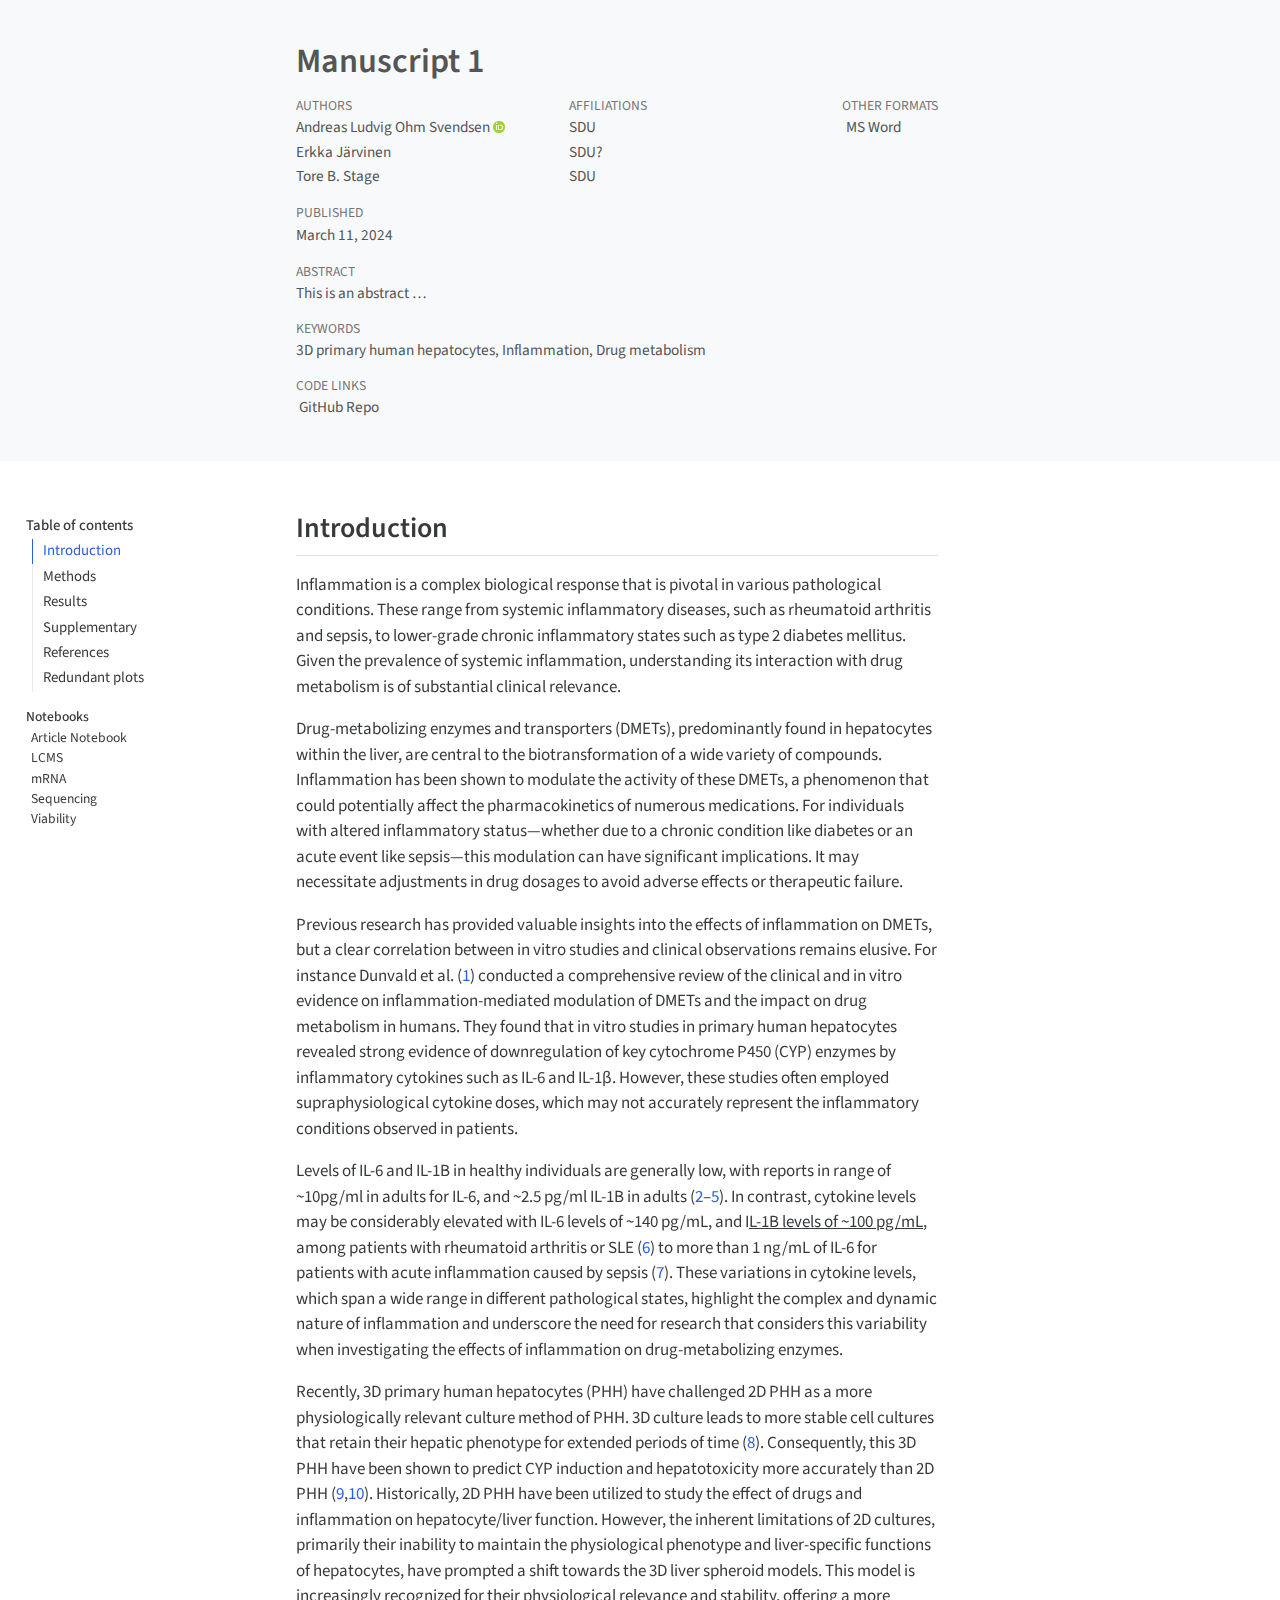
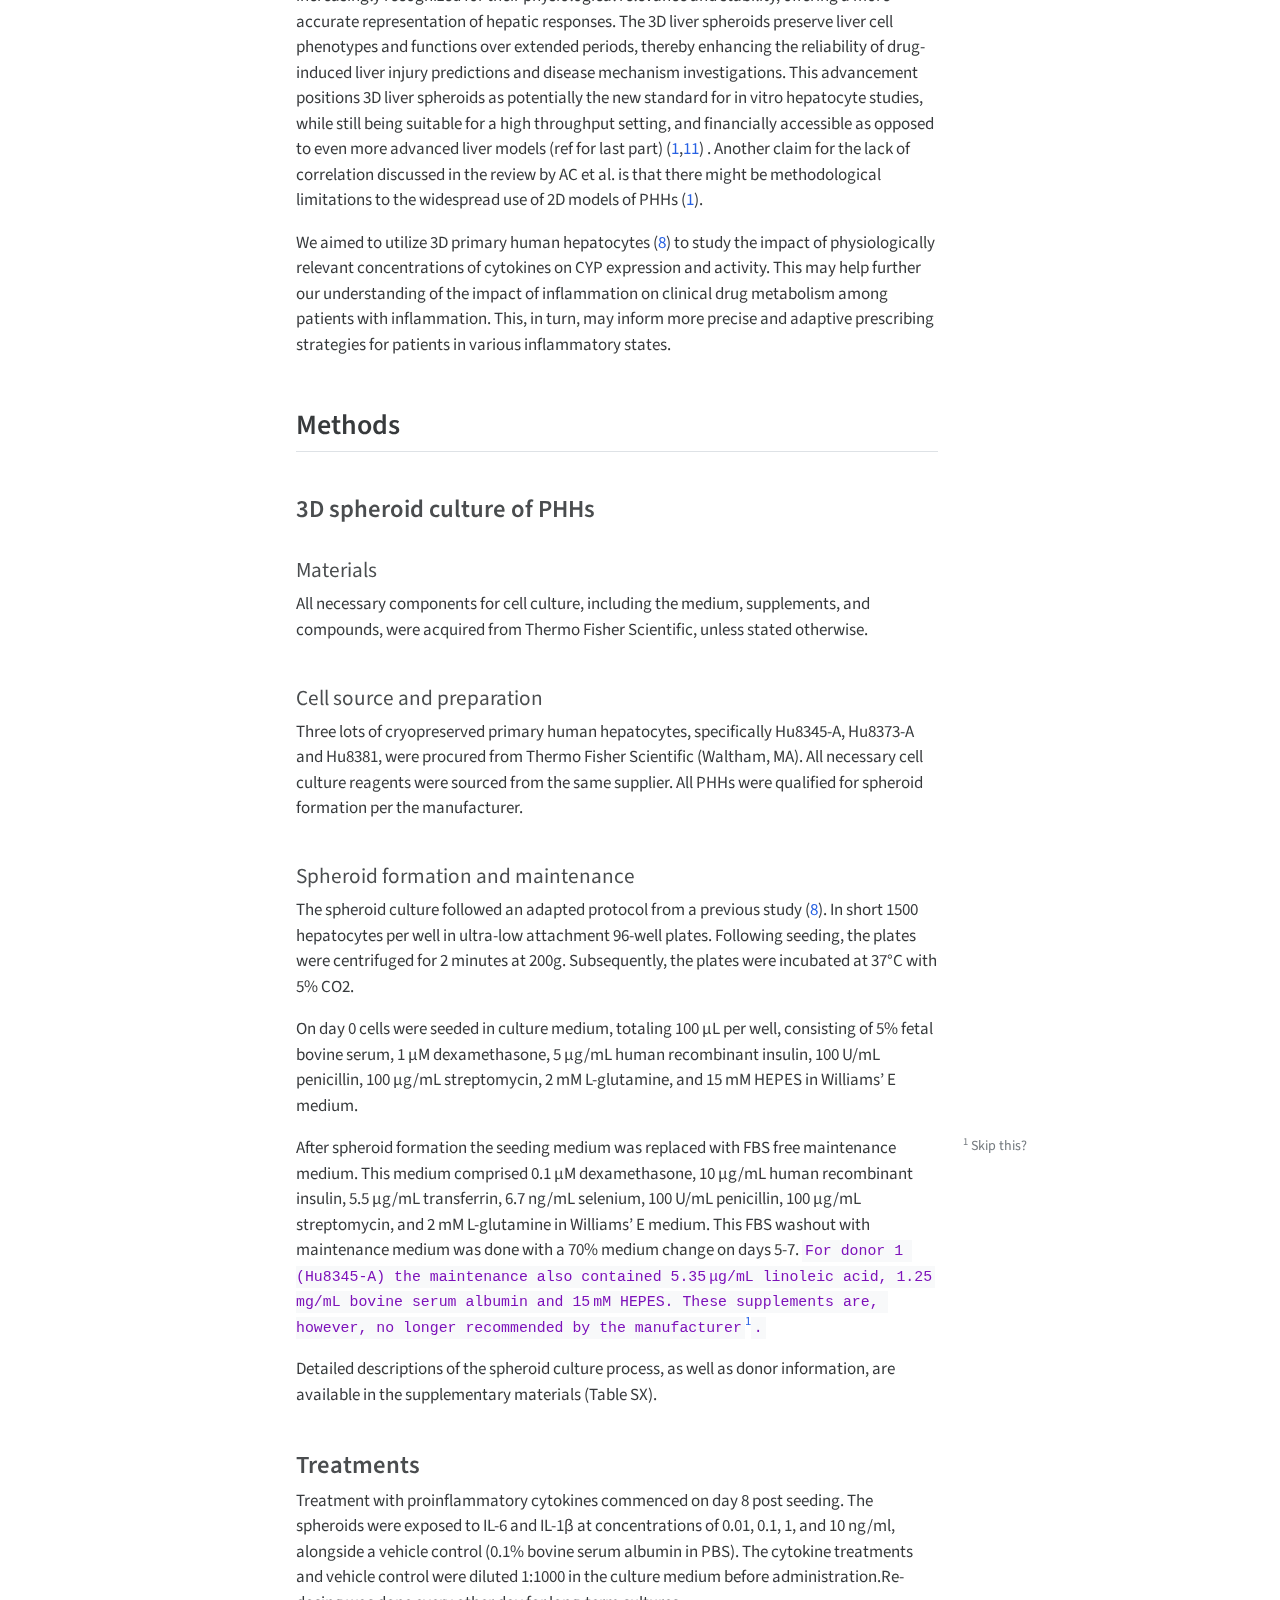
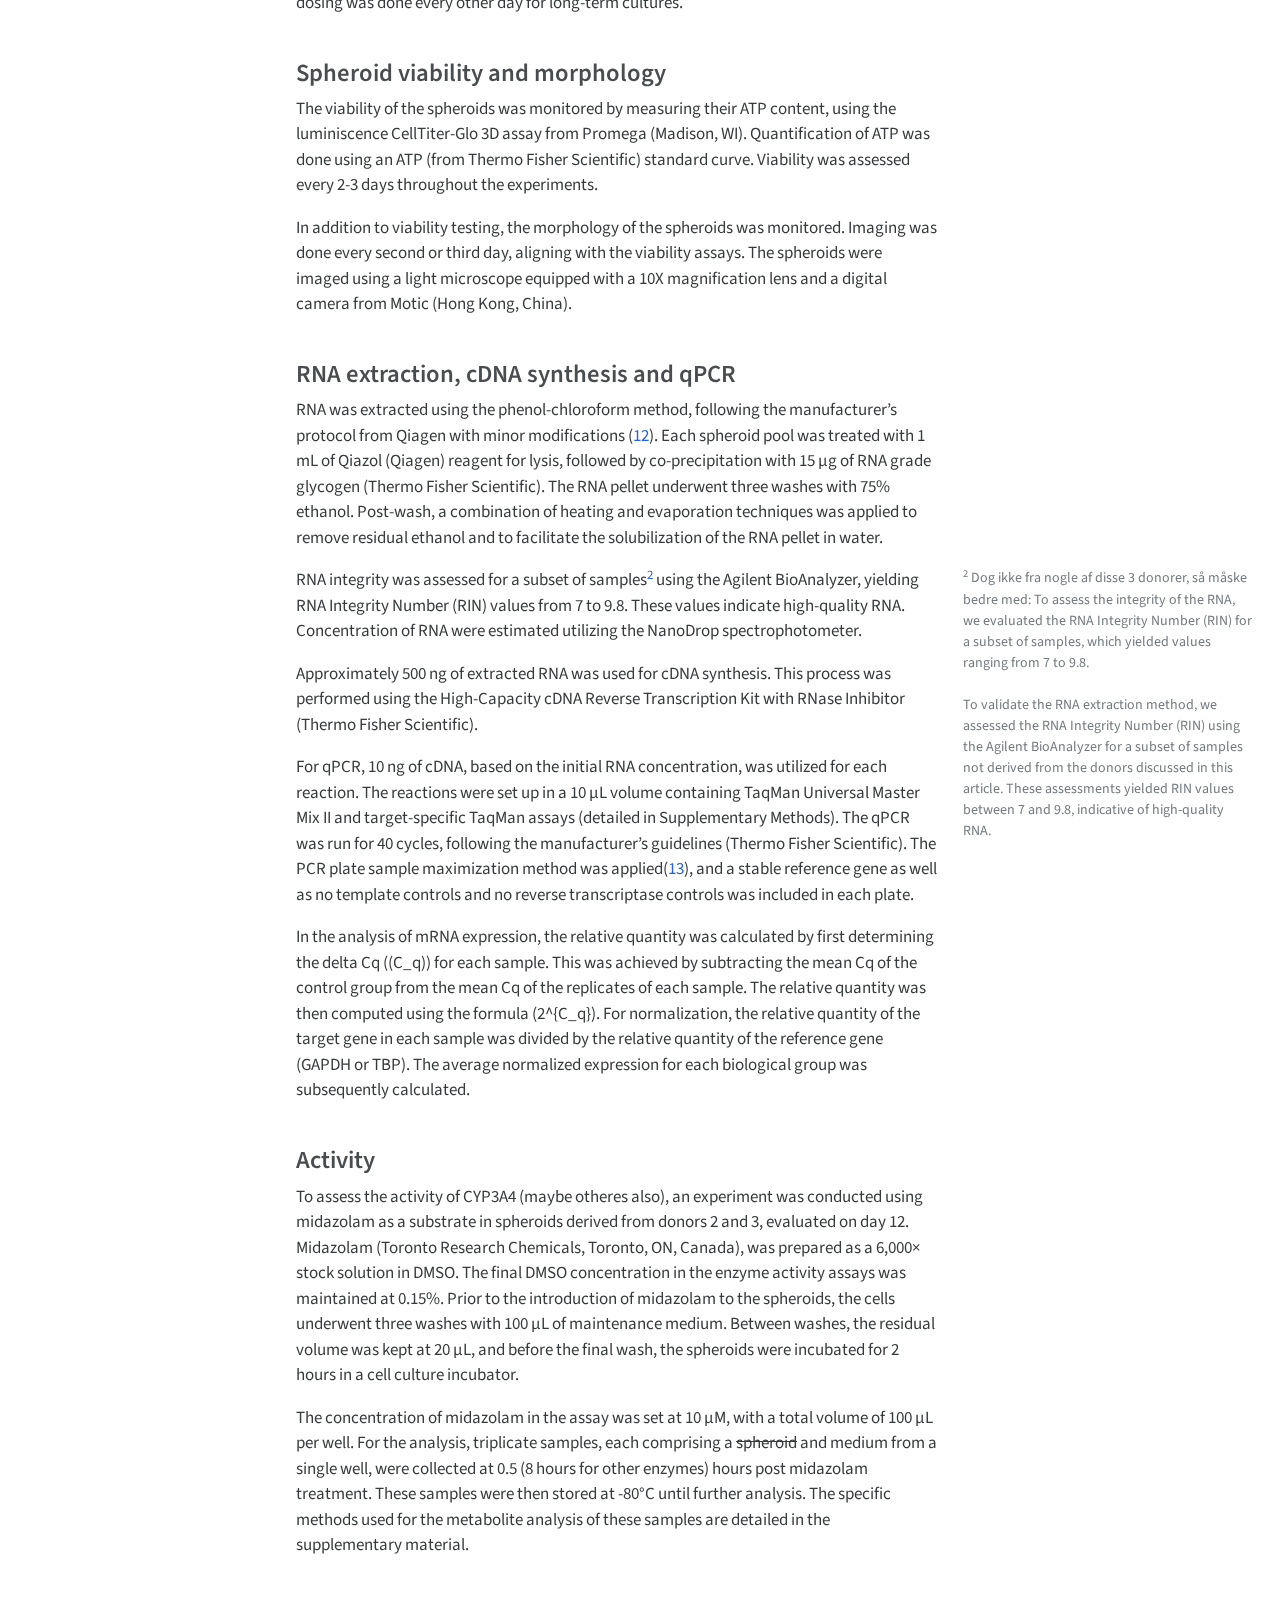
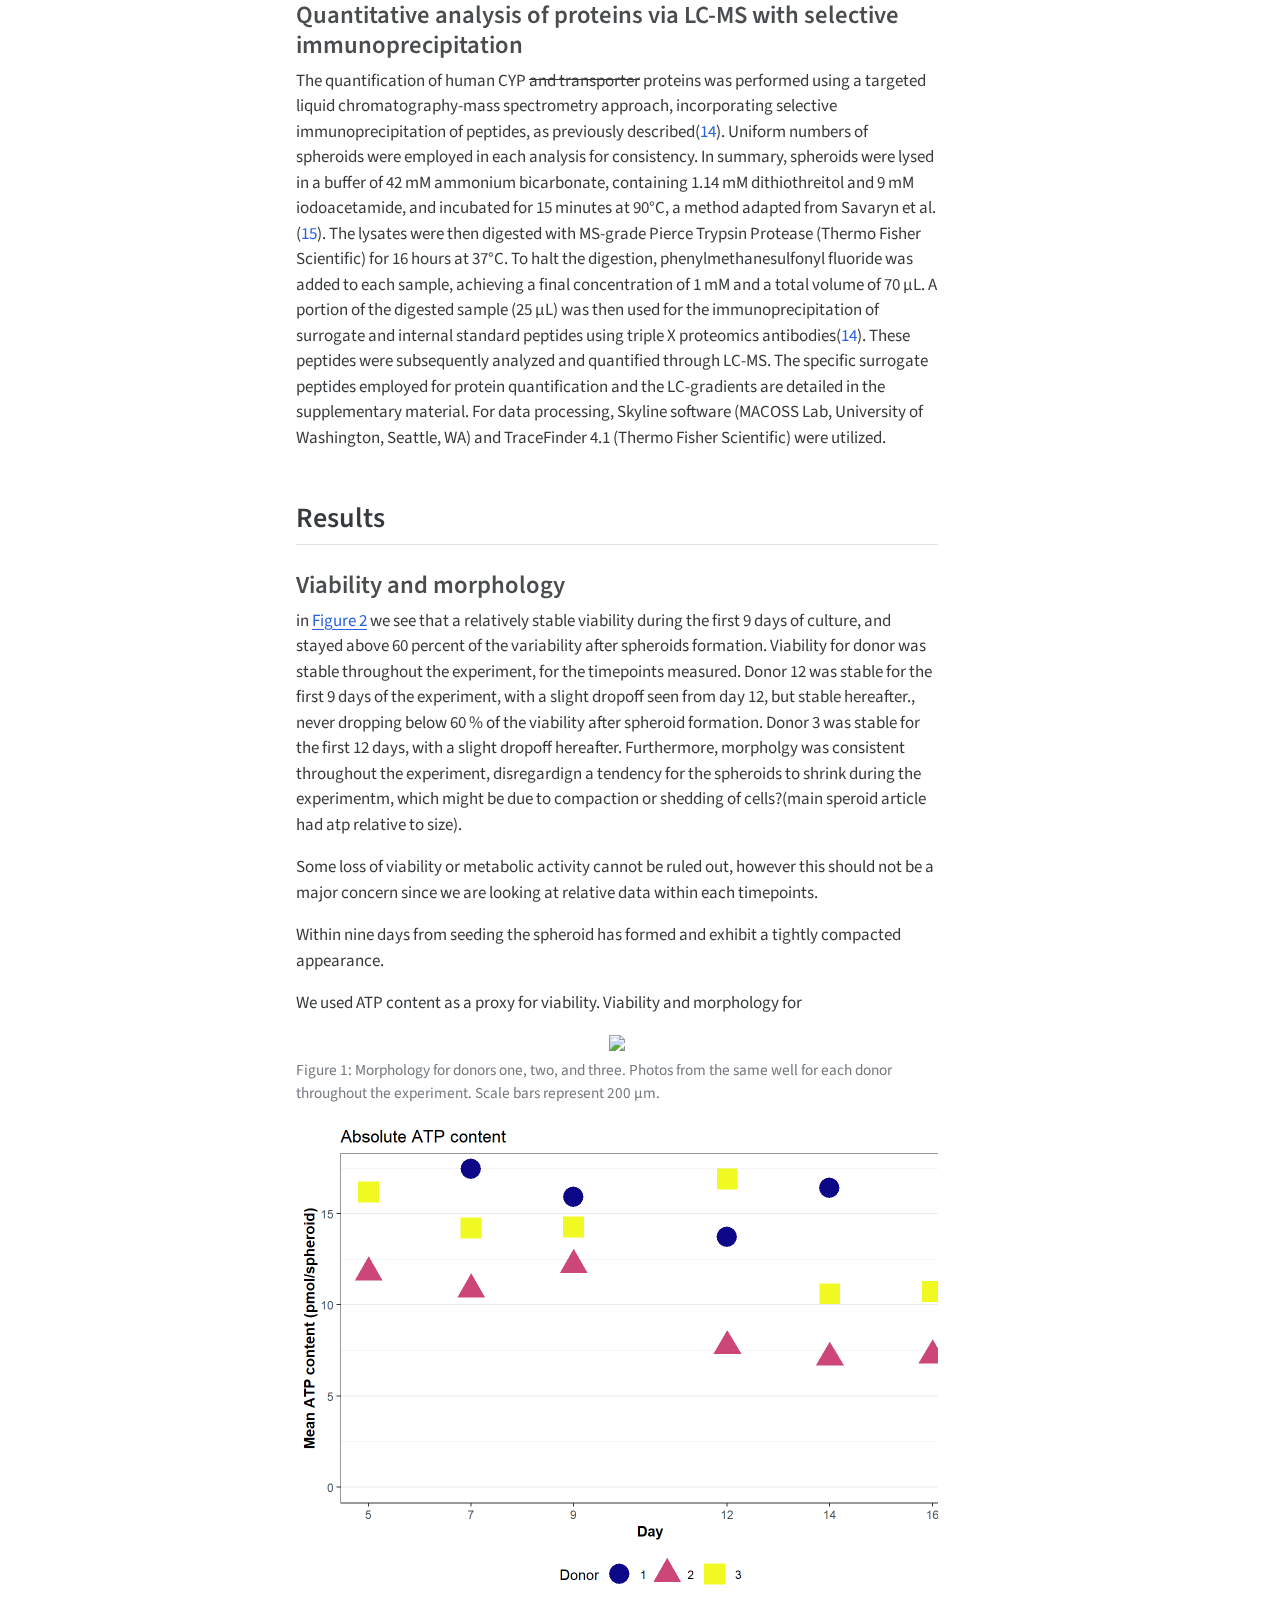
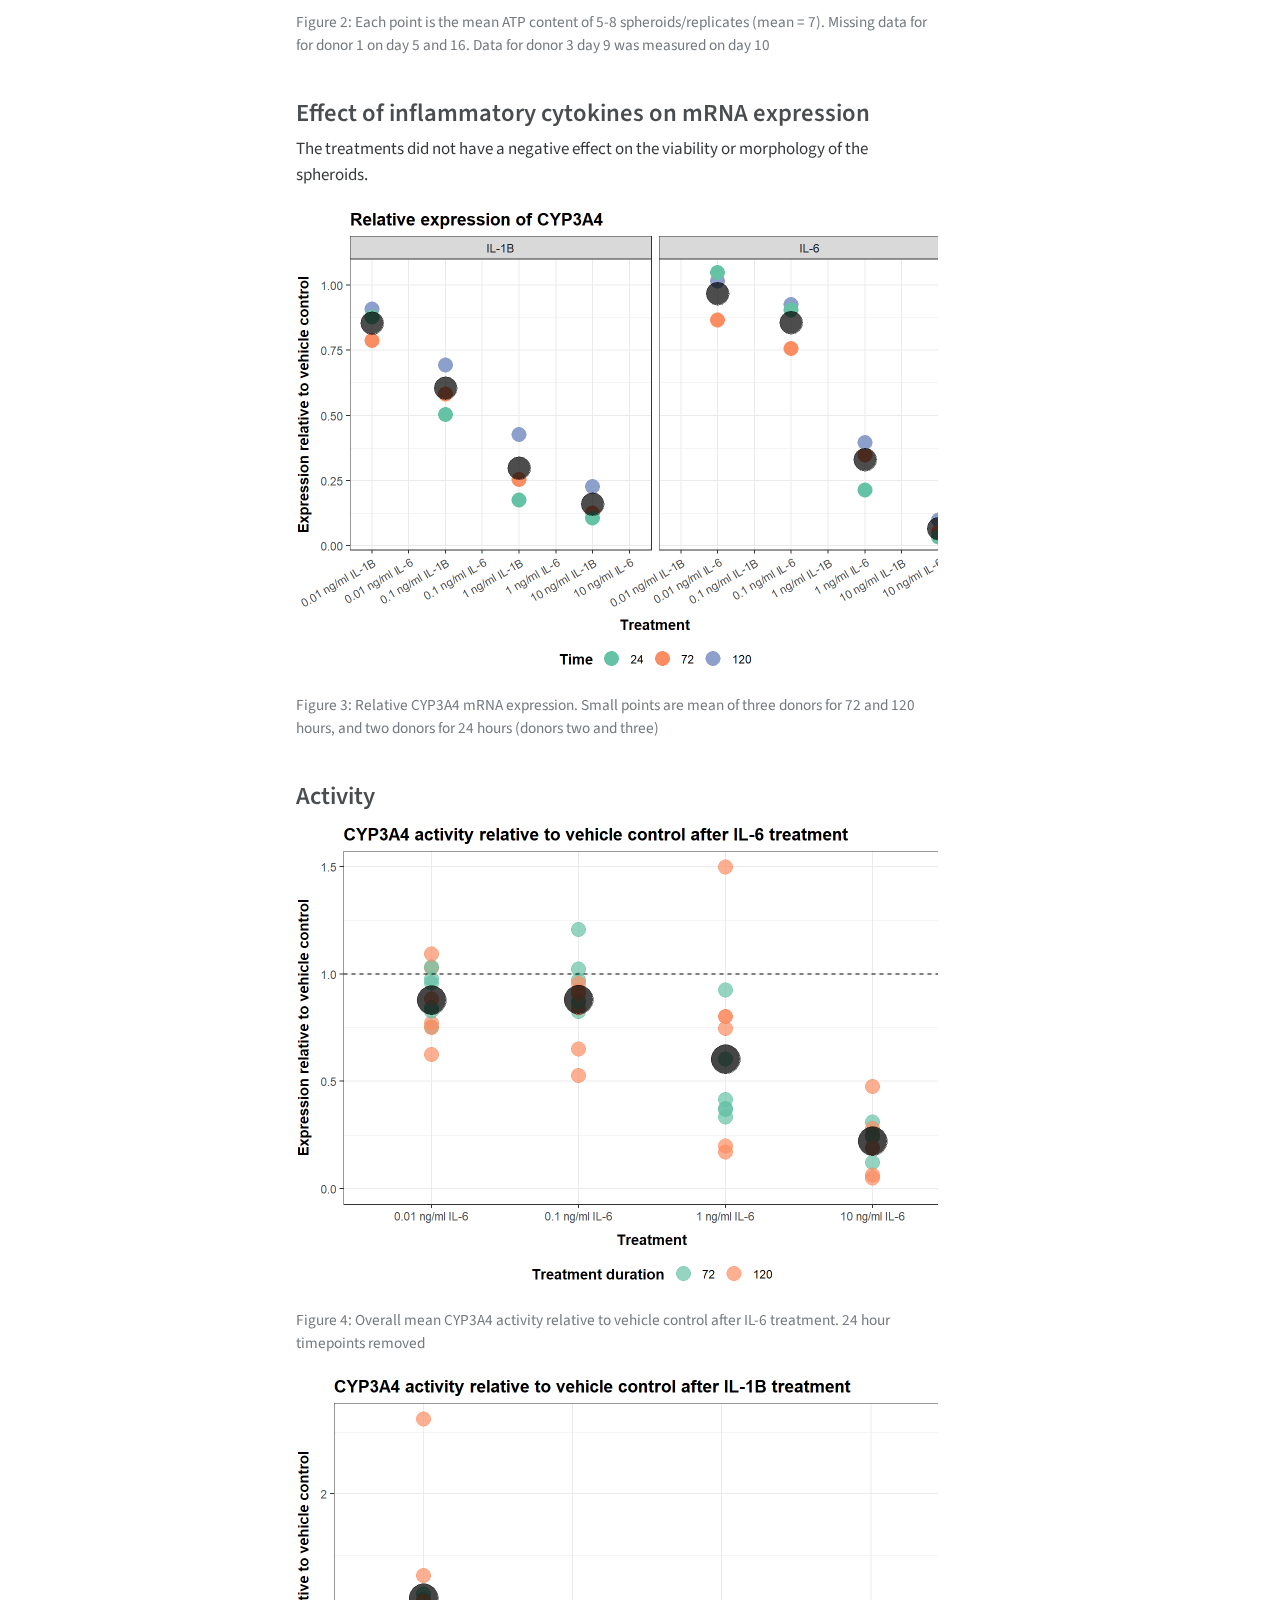
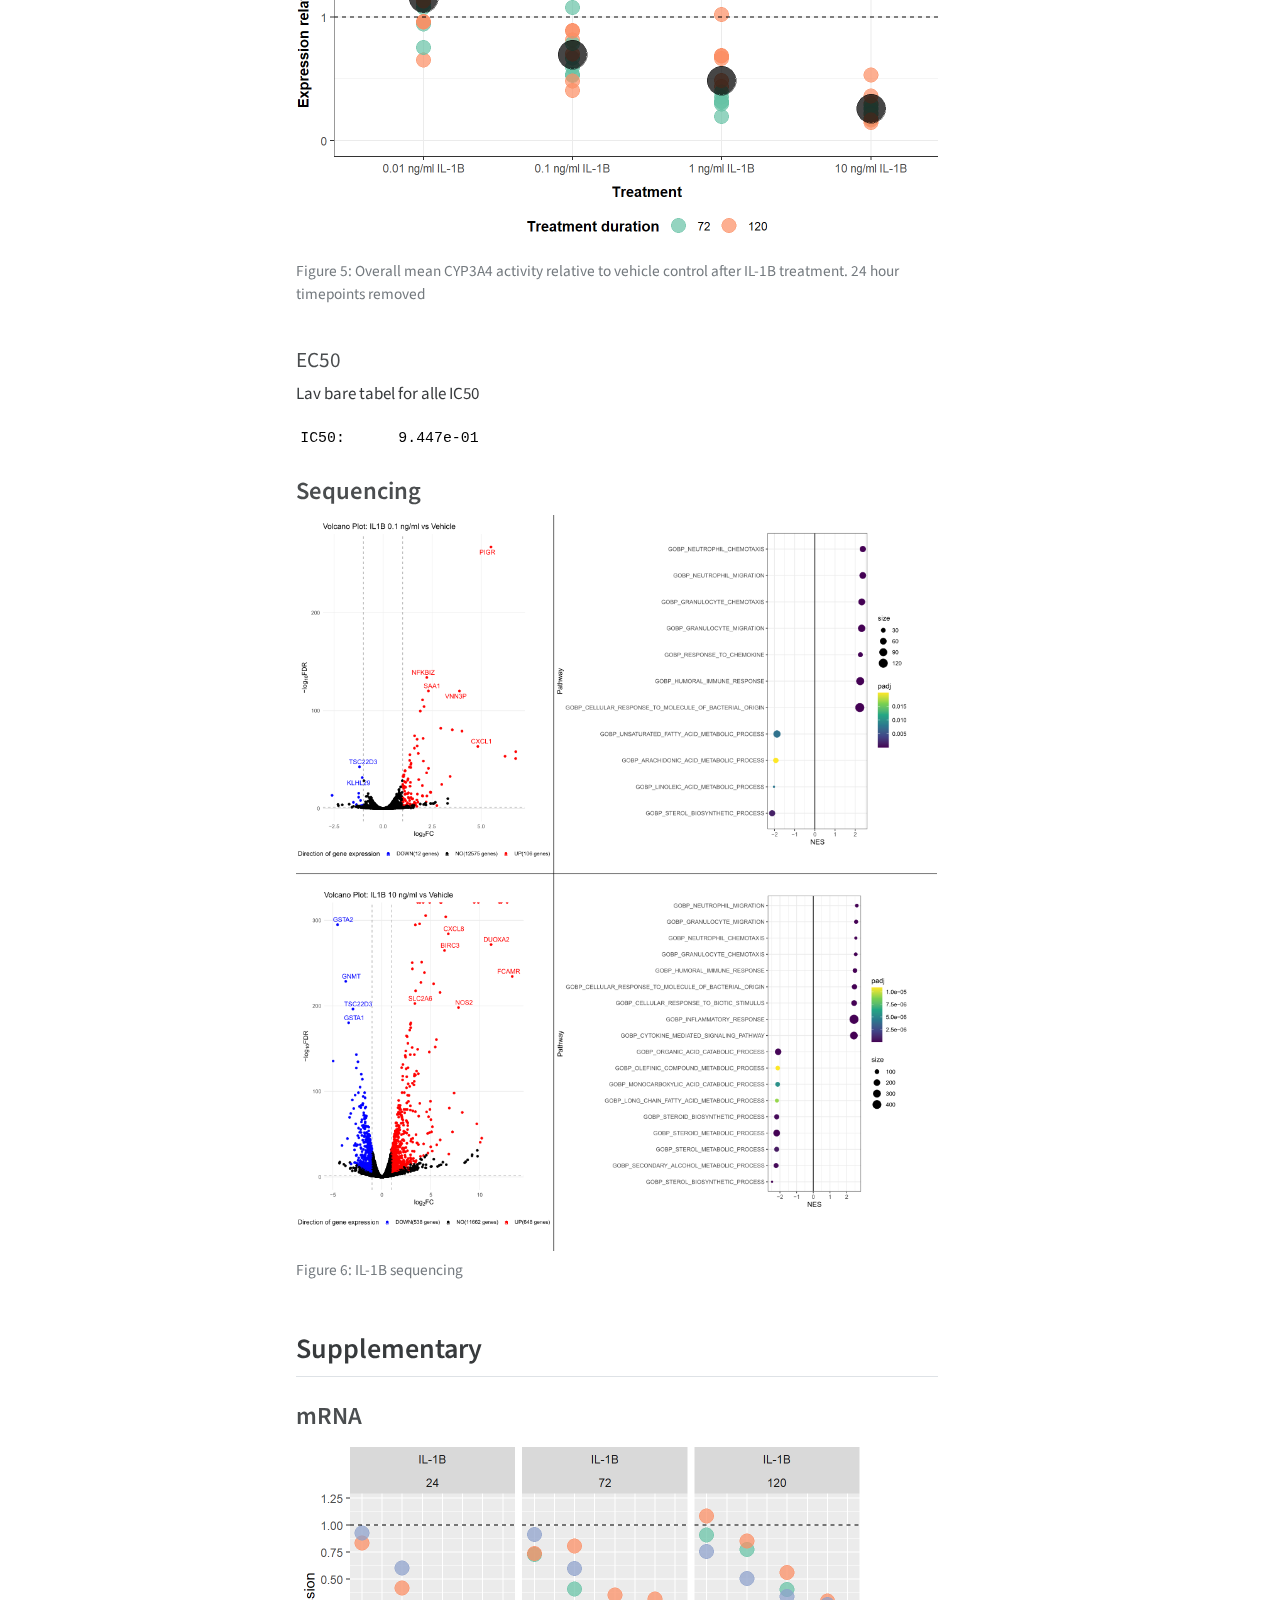
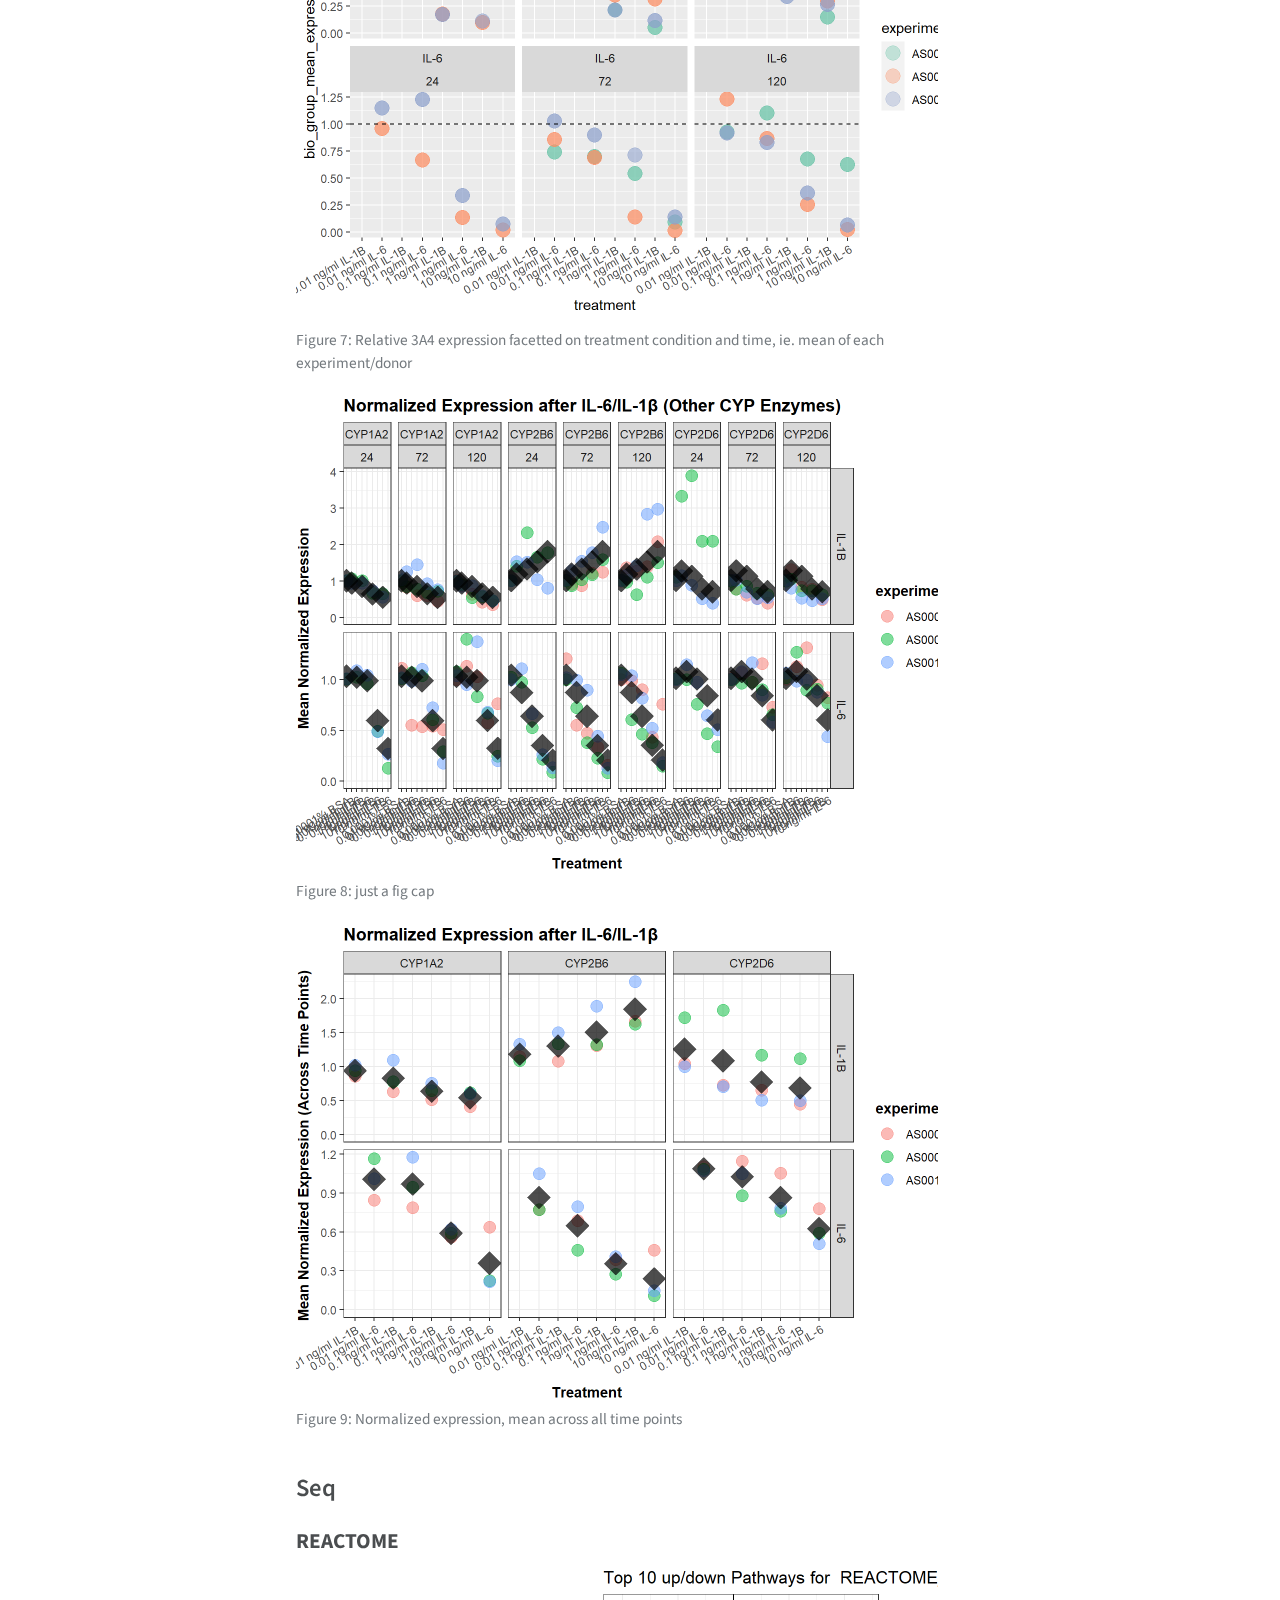
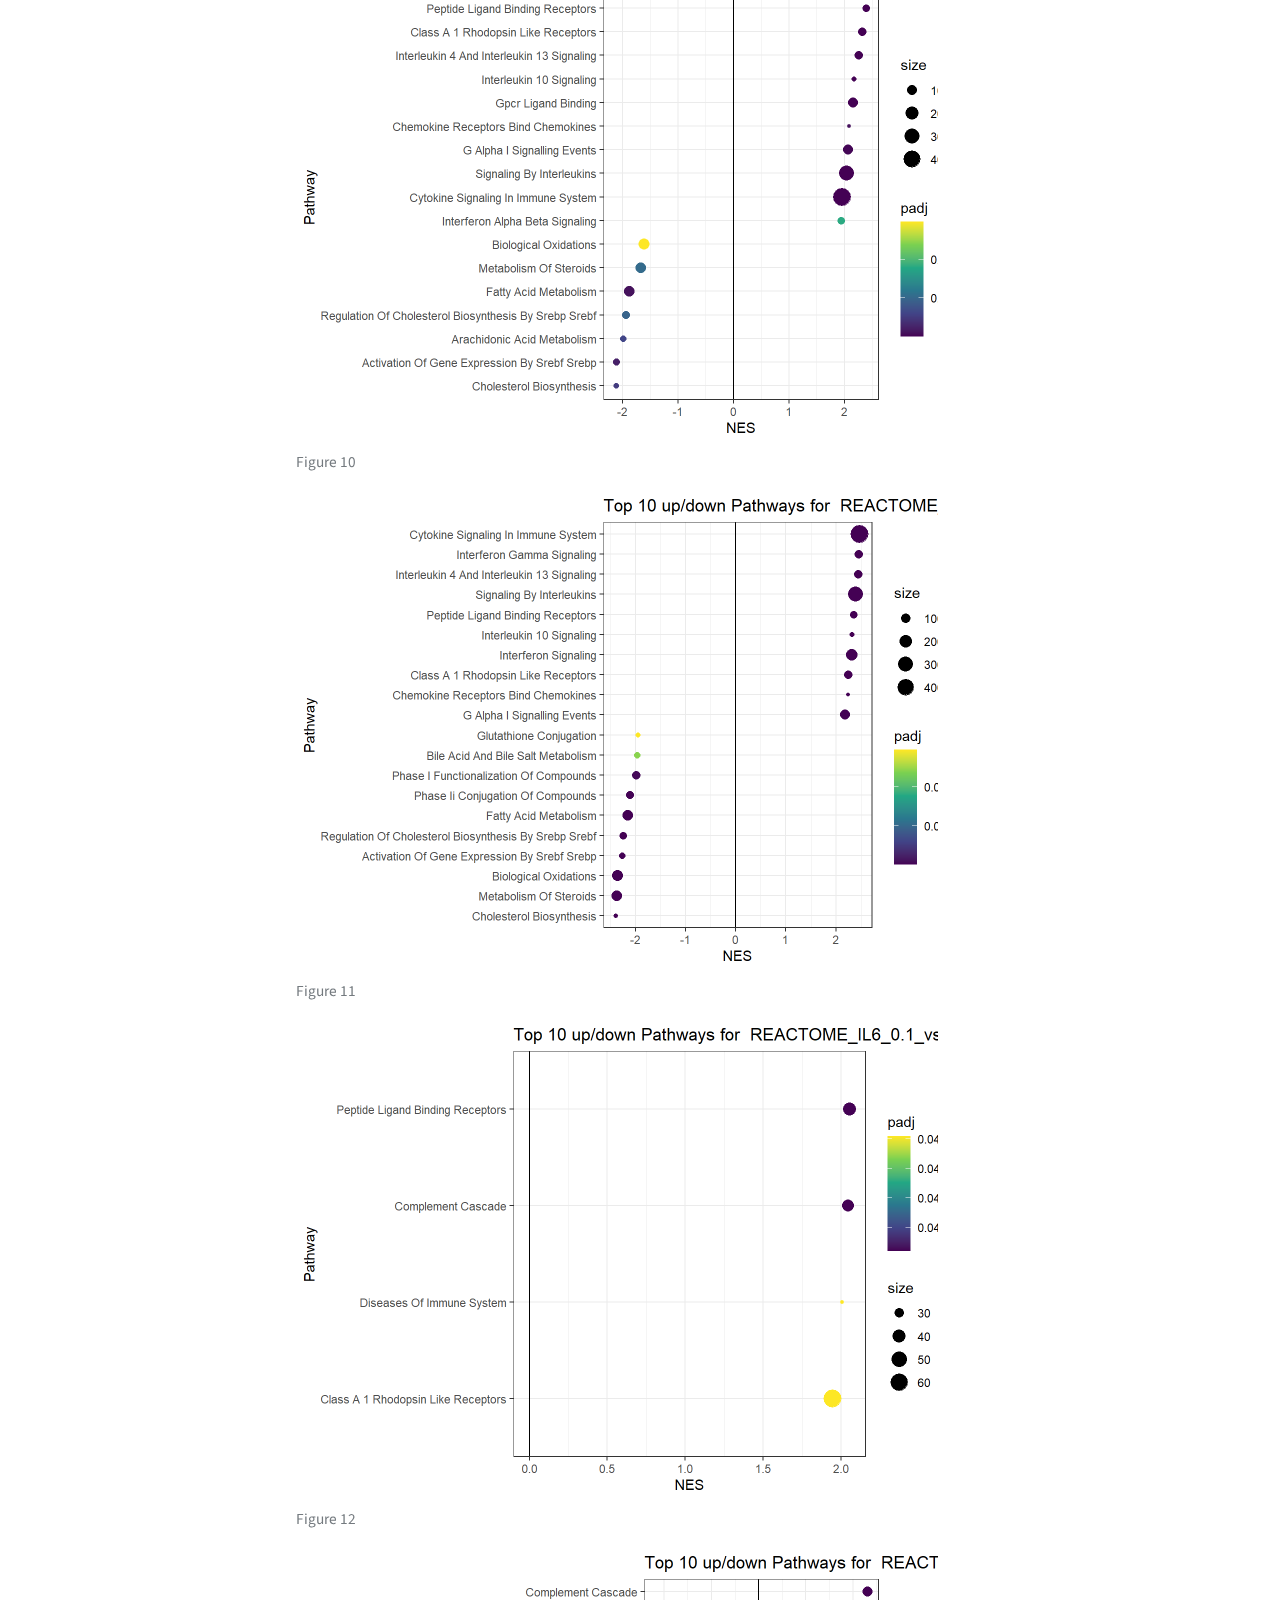
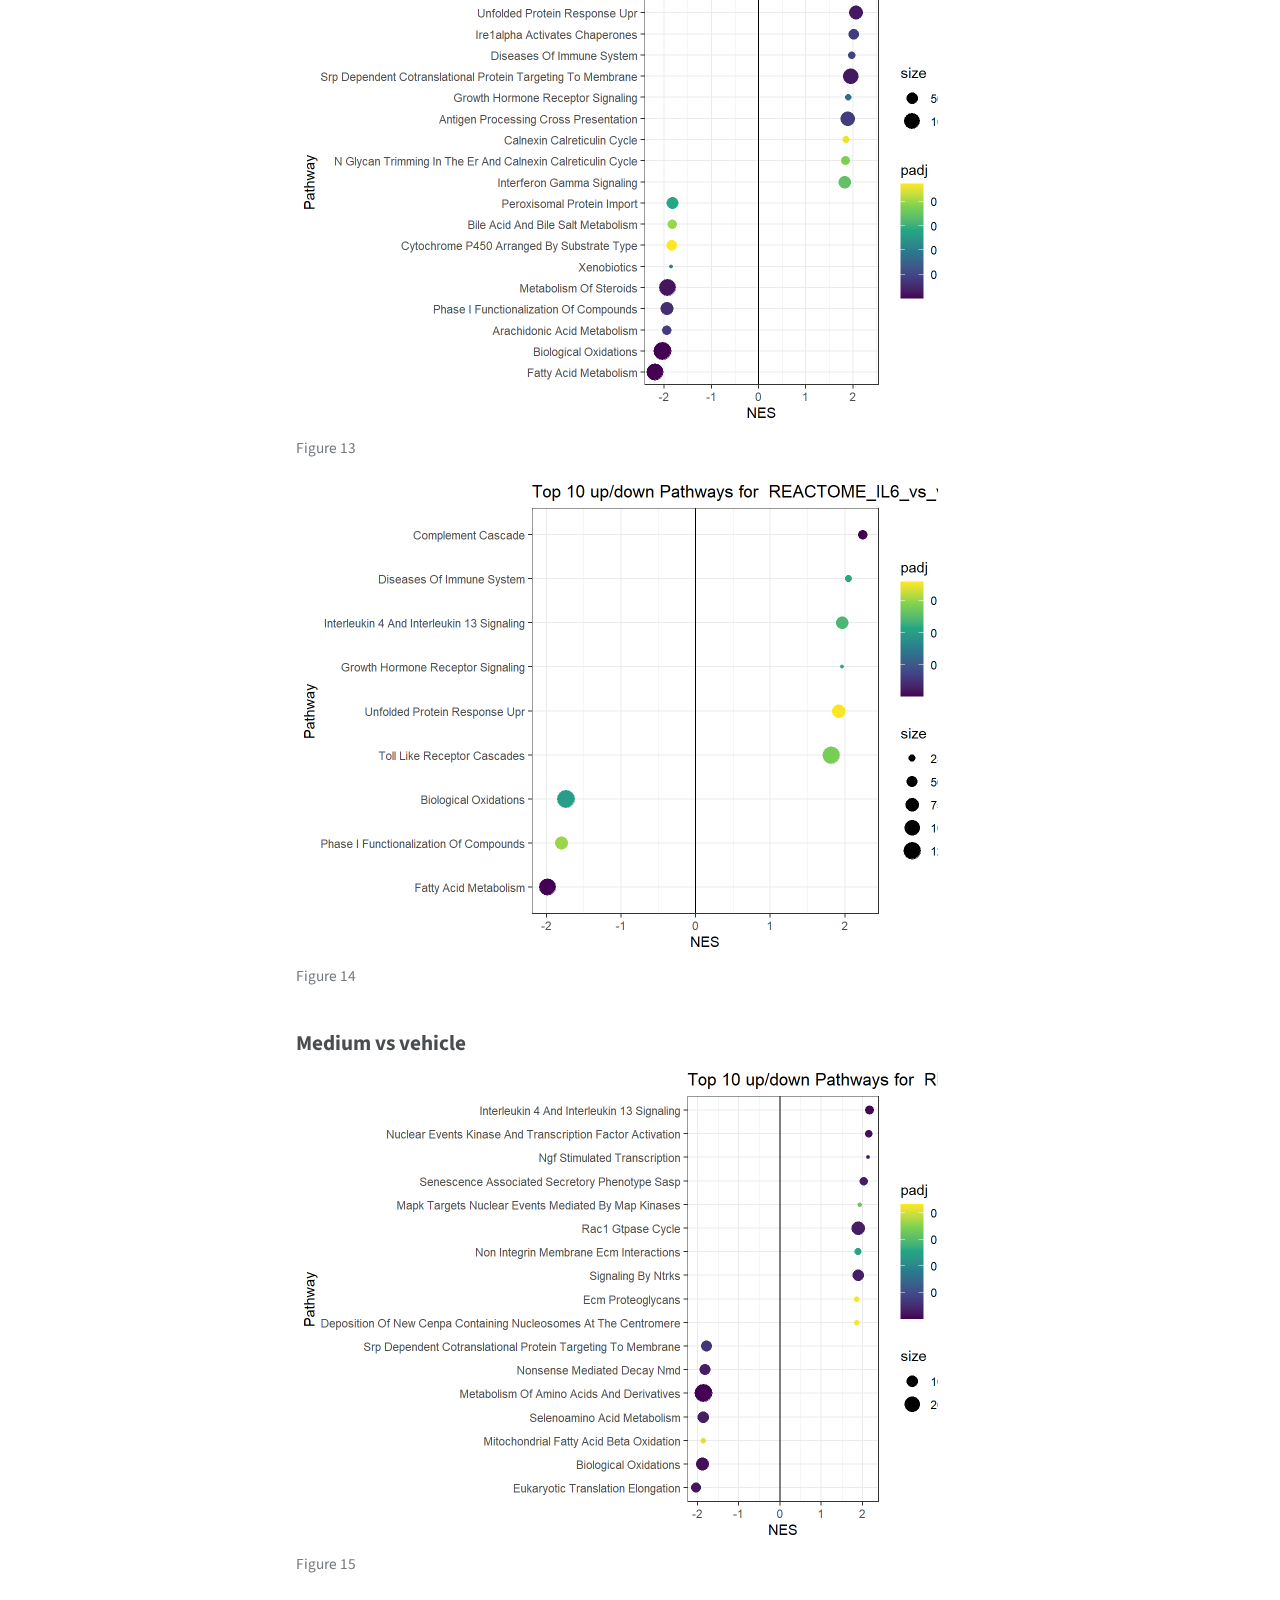
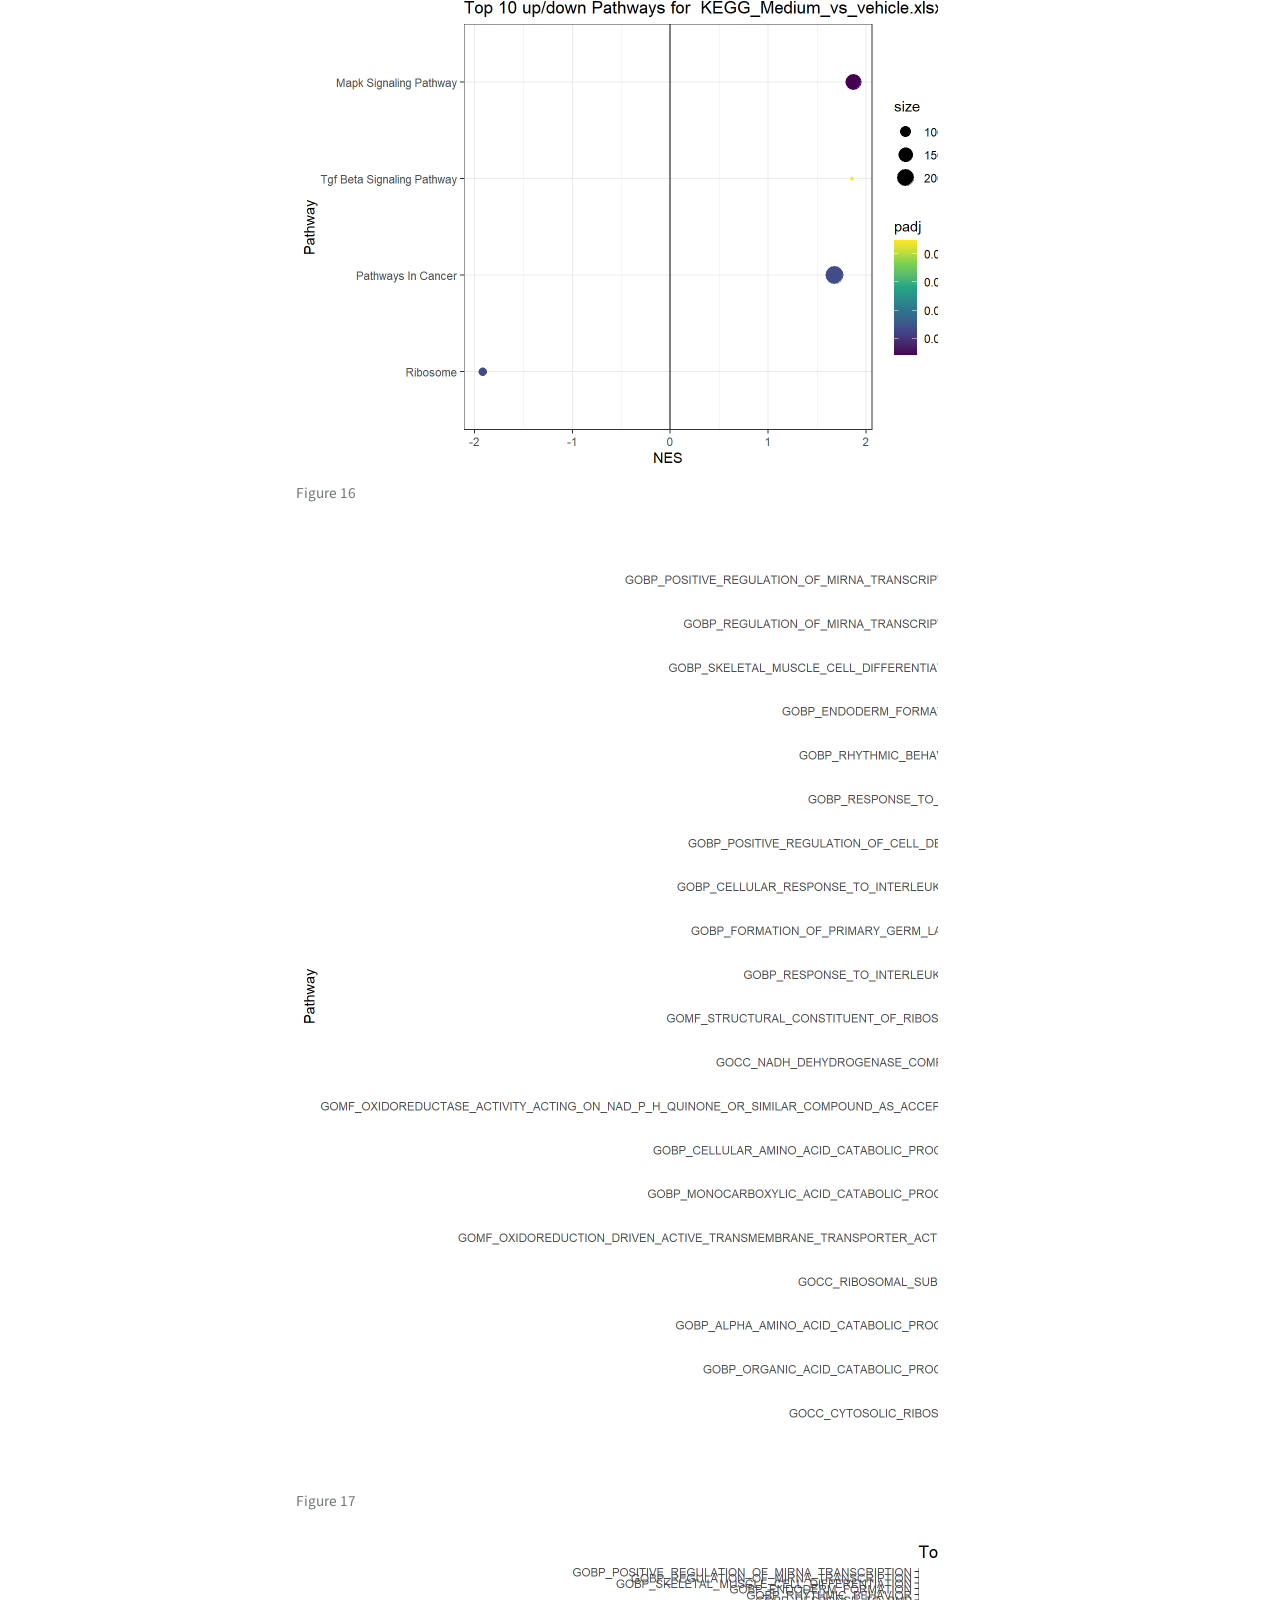
==== commit 010b6e93: "Built site for gh-pages" ====
--- a/index.html
+++ b/index.html
@@ -9,7 +9,7 @@
 <meta name="author" content="Andreas Ludvig Ohm Svendsen">
 <meta name="author" content="Erkka Järvinen">
 <meta name="author" content="Tore B. Stage">
-<meta name="dcterms.date" content="2024-03-06">
+<meta name="dcterms.date" content="2024-03-11">
 <meta name="keywords" content="3D primary human hepatocytes, Inflammation, Drug metabolism">
 
 <title>Manuscript 1</title>
@@ -75,10 +75,10 @@
 <meta name="citation_author" content="Andreas Ludvig Ohm Svendsen">
 <meta name="citation_author" content="Erkka Järvinen">
 <meta name="citation_author" content="Tore B. Stage">
-<meta name="citation_publication_date" content="2024-03-06">
-<meta name="citation_cover_date" content="2024-03-06">
+<meta name="citation_publication_date" content="2024-03-11">
+<meta name="citation_cover_date" content="2024-03-11">
 <meta name="citation_year" content="2024">
-<meta name="citation_online_date" content="2024-03-06">
+<meta name="citation_online_date" content="2024-03-11">
 <meta name="citation_language" content="en">
 <meta name="citation_reference" content="citation_title=Strategies for the development of volcanic hazard maps in monogenetic volcanic fields: The example of La Palma (Canary Islands);,citation_author=José Marrero;,citation_author=Alicia García;,citation_author=Manuel Berrocoso;,citation_author=Ángeles Llinares;,citation_author=Antonio Rodríguez-Losada;,citation_author=R. Ortiz;,citation_publication_date=2019-07;,citation_cover_date=2019-07;,citation_year=2019;,citation_doi=10.1186/s13617-019-0085-5;,citation_volume=8;,citation_journal_title=Journal of Applied Volcanology;">
 <meta name="citation_reference" content="citation_title=Clinical and Molecular Perspectives on Inflammation-Mediated Regulation of Drug Metabolism and Transport;,citation_author=Ann-Cathrine Dalgård Dunvald;,citation_author=Erkka Järvinen;,citation_author=Christina Mortensen;,citation_author=Tore B. Stage;,citation_fulltext_html_url=https://onlinelibrary.wiley.com/doi/abs/10.1002/cpt.2432;,citation_issue=n/a;,citation_doi=10.1002/cpt.2432;,citation_volume=n/a;,citation_language=en;,citation_journal_title=Clinical Pharmacology &amp;amp;amp; Therapeutics;">
@@ -151,7 +151,7 @@
                 <div>
             <div class="quarto-title-meta-heading">Published</div>
             <div class="quarto-title-meta-contents">
-              <p class="date">March 6, 2024</p>
+              <p class="date">March 11, 2024</p>
             </div>
           </div>
           
@@ -452,7 +452,7 @@
 <div class="quarto-embed-nb-cell">
 <div id="cell-fig-reactome-il1b-0.1" class="cell">
 <div class="cell-output cell-output-display">
-<div id="fig-reactome-il1b-0.1" class="quarto-figure quarto-figure-center quarto-float anchored" height="480" width="672">
+<div id="fig-reactome-il1b-0.1" class="quarto-figure quarto-figure-center quarto-float anchored" width="672" height="480">
 <figure class="quarto-float quarto-float-fig figure">
 <div aria-describedby="fig-reactome-il1b-0.1-caption-0ceaefa1-69ba-4598-a22c-09a6ac19f8ca">
 <a href="index_files/figure-html/notebooks-seq-seq-fig-reactome-il1b-0.1-output-1.png" class="lightbox" data-gallery="quarto-lightbox-gallery-10" title="Figure&nbsp;10: "><img src="index_files/figure-html/notebooks-seq-seq-fig-reactome-il1b-0.1-output-1.png" id="fig-reactome-il1b-0.1" width="672" height="480" class="figure-img"></a>
@@ -468,7 +468,7 @@
 <div class="quarto-embed-nb-cell">
 <div id="cell-fig-reactome-il1b-10" class="cell">
 <div class="cell-output cell-output-display">
-<div id="fig-reactome-il1b-10" class="quarto-figure quarto-figure-center quarto-float anchored" height="480" width="672">
+<div id="fig-reactome-il1b-10" class="quarto-figure quarto-figure-center quarto-float anchored" width="672" height="480">
 <figure class="quarto-float quarto-float-fig figure">
 <div aria-describedby="fig-reactome-il1b-10-caption-0ceaefa1-69ba-4598-a22c-09a6ac19f8ca">
 <a href="index_files/figure-html/notebooks-seq-seq-fig-reactome-il1b-10-output-1.png" class="lightbox" data-gallery="quarto-lightbox-gallery-11" title="Figure&nbsp;11: "><img src="index_files/figure-html/notebooks-seq-seq-fig-reactome-il1b-10-output-1.png" id="fig-reactome-il1b-10" width="672" height="480" class="figure-img"></a>
@@ -484,7 +484,7 @@
 <div class="quarto-embed-nb-cell">
 <div id="cell-fig-reactome-il6-0.1" class="cell">
 <div class="cell-output cell-output-display">
-<div id="fig-reactome-il6-0.1" class="quarto-figure quarto-figure-center quarto-float anchored" height="480" width="672">
+<div id="fig-reactome-il6-0.1" class="quarto-figure quarto-figure-center quarto-float anchored" width="672" height="480">
 <figure class="quarto-float quarto-float-fig figure">
 <div aria-describedby="fig-reactome-il6-0.1-caption-0ceaefa1-69ba-4598-a22c-09a6ac19f8ca">
 <a href="index_files/figure-html/notebooks-seq-seq-fig-reactome-il6-0.1-output-1.png" class="lightbox" data-gallery="quarto-lightbox-gallery-12" title="Figure&nbsp;12: "><img src="index_files/figure-html/notebooks-seq-seq-fig-reactome-il6-0.1-output-1.png" id="fig-reactome-il6-0.1" width="672" height="480" class="figure-img"></a>
@@ -500,7 +500,7 @@
 <div class="quarto-embed-nb-cell">
 <div id="cell-fig-reactome-il6-10" class="cell">
 <div class="cell-output cell-output-display">
-<div id="fig-reactome-il6-10" class="quarto-figure quarto-figure-center quarto-float anchored" height="480" width="672">
+<div id="fig-reactome-il6-10" class="quarto-figure quarto-figure-center quarto-float anchored" width="672" height="480">
 <figure class="quarto-float quarto-float-fig figure">
 <div aria-describedby="fig-reactome-il6-10-caption-0ceaefa1-69ba-4598-a22c-09a6ac19f8ca">
 <a href="index_files/figure-html/notebooks-seq-seq-fig-reactome-il6-10-output-1.png" class="lightbox" data-gallery="quarto-lightbox-gallery-13" title="Figure&nbsp;13: "><img src="index_files/figure-html/notebooks-seq-seq-fig-reactome-il6-10-output-1.png" id="fig-reactome-il6-10" width="672" height="480" class="figure-img"></a>
@@ -516,7 +516,7 @@
 <div class="quarto-embed-nb-cell">
 <div id="cell-fig-reactome-il6-combined" class="cell">
 <div class="cell-output cell-output-display">
-<div id="fig-reactome-il6-combined" class="quarto-figure quarto-figure-center quarto-float anchored" height="480" width="672">
+<div id="fig-reactome-il6-combined" class="quarto-figure quarto-figure-center quarto-float anchored" width="672" height="480">
 <figure class="quarto-float quarto-float-fig figure">
 <div aria-describedby="fig-reactome-il6-combined-caption-0ceaefa1-69ba-4598-a22c-09a6ac19f8ca">
 <a href="index_files/figure-html/notebooks-seq-seq-fig-reactome-il6-combined-output-1.png" class="lightbox" data-gallery="quarto-lightbox-gallery-14" title="Figure&nbsp;14: "><img src="index_files/figure-html/notebooks-seq-seq-fig-reactome-il6-combined-output-1.png" id="fig-reactome-il6-combined" width="672" height="480" class="figure-img"></a>
@@ -535,7 +535,7 @@
 <div class="quarto-embed-nb-cell">
 <div id="cell-fig-reactome-medium" class="cell">
 <div class="cell-output cell-output-display">
-<div id="fig-reactome-medium" class="quarto-figure quarto-figure-center quarto-float anchored" height="480" width="672">
+<div id="fig-reactome-medium" class="quarto-figure quarto-figure-center quarto-float anchored" width="672" height="480">
 <figure class="quarto-float quarto-float-fig figure">
 <div aria-describedby="fig-reactome-medium-caption-0ceaefa1-69ba-4598-a22c-09a6ac19f8ca">
 <a href="index_files/figure-html/notebooks-seq-seq-fig-reactome-medium-output-1.png" class="lightbox" data-gallery="quarto-lightbox-gallery-15" title="Figure&nbsp;15: "><img src="index_files/figure-html/notebooks-seq-seq-fig-reactome-medium-output-1.png" id="fig-reactome-medium" width="672" height="480" class="figure-img"></a>
@@ -551,7 +551,7 @@
 <div class="quarto-embed-nb-cell">
 <div id="cell-fig-kegg-medium" class="cell">
 <div class="cell-output cell-output-display">
-<div id="fig-kegg-medium" class="quarto-figure quarto-figure-center quarto-float anchored" height="480" width="672">
+<div id="fig-kegg-medium" class="quarto-figure quarto-figure-center quarto-float anchored" width="672" height="480">
 <figure class="quarto-float quarto-float-fig figure">
 <div aria-describedby="fig-kegg-medium-caption-0ceaefa1-69ba-4598-a22c-09a6ac19f8ca">
 <a href="index_files/figure-html/notebooks-seq-seq-fig-kegg-medium-output-1.png" class="lightbox" data-gallery="quarto-lightbox-gallery-16" title="Figure&nbsp;16: "><img src="index_files/figure-html/notebooks-seq-seq-fig-kegg-medium-output-1.png" id="fig-kegg-medium" width="672" height="480" class="figure-img"></a>
@@ -567,7 +567,7 @@
 <div class="quarto-embed-nb-cell">
 <div id="cell-fig-go-medium" class="cell" data-fig-width="12" data-fig-height="10">
 <div class="cell-output cell-output-display">
-<div id="fig-go-medium" class="quarto-figure quarto-figure-center quarto-float anchored" height="960" width="1152">
+<div id="fig-go-medium" class="quarto-figure quarto-figure-center quarto-float anchored" width="1152" height="960">
 <figure class="quarto-float quarto-float-fig figure">
 <div aria-describedby="fig-go-medium-caption-0ceaefa1-69ba-4598-a22c-09a6ac19f8ca">
 <a href="index_files/figure-html/notebooks-seq-seq-fig-go-medium-output-1.png" class="lightbox" data-gallery="quarto-lightbox-gallery-17" title="Figure&nbsp;17: "><img src="index_files/figure-html/notebooks-seq-seq-fig-go-medium-output-1.png" id="fig-go-medium" width="1152" height="960" class="figure-img"></a>
@@ -583,7 +583,7 @@
 <div class="quarto-embed-nb-cell">
 <div id="cell-fig-go-split-medium" class="cell">
 <div class="cell-output cell-output-display">
-<div id="fig-go-split-medium" class="quarto-figure quarto-figure-center quarto-float anchored" height="480" width="672">
+<div id="fig-go-split-medium" class="quarto-figure quarto-figure-center quarto-float anchored" width="672" height="480">
 <figure class="quarto-float quarto-float-fig figure">
 <div aria-describedby="fig-go-split-medium-caption-0ceaefa1-69ba-4598-a22c-09a6ac19f8ca">
 <a href="index_files/figure-html/notebooks-seq-seq-fig-go-split-medium-output-1.png" class="lightbox" data-gallery="quarto-lightbox-gallery-18" title="Figure&nbsp;18: "><img src="index_files/figure-html/notebooks-seq-seq-fig-go-split-medium-output-1.png" id="fig-go-split-medium" width="672" height="480" class="figure-img"></a>
@@ -659,7 +659,7 @@
 <div class="quarto-embed-nb-cell">
 <div id="cell-fig-kegg-il1b-0.1" class="cell">
 <div class="cell-output cell-output-display">
-<div id="fig-kegg-il1b-0.1" class="quarto-figure quarto-figure-center quarto-float anchored" height="480" width="672">
+<div id="fig-kegg-il1b-0.1" class="quarto-figure quarto-figure-center quarto-float anchored" width="672" height="480">
 <figure class="quarto-float quarto-float-fig figure">
 <div aria-describedby="fig-kegg-il1b-0.1-caption-0ceaefa1-69ba-4598-a22c-09a6ac19f8ca">
 <a href="index_files/figure-html/notebooks-seq-seq-fig-kegg-il1b-0.1-output-1.png" class="lightbox" data-gallery="quarto-lightbox-gallery-19" title="Figure&nbsp;19: "><img src="index_files/figure-html/notebooks-seq-seq-fig-kegg-il1b-0.1-output-1.png" id="fig-kegg-il1b-0.1" width="672" height="480" class="figure-img"></a>
@@ -675,7 +675,7 @@
 <div class="quarto-embed-nb-cell">
 <div id="cell-fig-kegg-il1b-10" class="cell">
 <div class="cell-output cell-output-display">
-<div id="fig-kegg-il1b-10" class="quarto-figure quarto-figure-center quarto-float anchored" height="480" width="672">
+<div id="fig-kegg-il1b-10" class="quarto-figure quarto-figure-center quarto-float anchored" width="672" height="480">
 <figure class="quarto-float quarto-float-fig figure">
 <div aria-describedby="fig-kegg-il1b-10-caption-0ceaefa1-69ba-4598-a22c-09a6ac19f8ca">
 <a href="index_files/figure-html/notebooks-seq-seq-fig-kegg-il1b-10-output-1.png" class="lightbox" data-gallery="quarto-lightbox-gallery-20" title="Figure&nbsp;20: "><img src="index_files/figure-html/notebooks-seq-seq-fig-kegg-il1b-10-output-1.png" id="fig-kegg-il1b-10" width="672" height="480" class="figure-img"></a>
@@ -691,7 +691,7 @@
 <div class="quarto-embed-nb-cell">
 <div id="cell-fig-kegg-il6-0.1" class="cell">
 <div class="cell-output cell-output-display">
-<div id="fig-kegg-il6-0.1" class="quarto-figure quarto-figure-center quarto-float anchored" height="480" width="672">
+<div id="fig-kegg-il6-0.1" class="quarto-figure quarto-figure-center quarto-float anchored" width="672" height="480">
 <figure class="quarto-float quarto-float-fig figure">
 <div aria-describedby="fig-kegg-il6-0.1-caption-0ceaefa1-69ba-4598-a22c-09a6ac19f8ca">
 <a href="index_files/figure-html/notebooks-seq-seq-fig-kegg-il6-0.1-output-1.png" class="lightbox" data-gallery="quarto-lightbox-gallery-21" title="Figure&nbsp;21: "><img src="index_files/figure-html/notebooks-seq-seq-fig-kegg-il6-0.1-output-1.png" id="fig-kegg-il6-0.1" width="672" height="480" class="figure-img"></a>
@@ -707,7 +707,7 @@
 <div class="quarto-embed-nb-cell">
 <div id="cell-fig-kegg-il6-10" class="cell">
 <div class="cell-output cell-output-display">
-<div id="fig-kegg-il6-10" class="quarto-figure quarto-figure-center quarto-float anchored" height="480" width="672">
+<div id="fig-kegg-il6-10" class="quarto-figure quarto-figure-center quarto-float anchored" width="672" height="480">
 <figure class="quarto-float quarto-float-fig figure">
 <div aria-describedby="fig-kegg-il6-10-caption-0ceaefa1-69ba-4598-a22c-09a6ac19f8ca">
 <a href="index_files/figure-html/notebooks-seq-seq-fig-kegg-il6-10-output-1.png" class="lightbox" data-gallery="quarto-lightbox-gallery-22" title="Figure&nbsp;22: "><img src="index_files/figure-html/notebooks-seq-seq-fig-kegg-il6-10-output-1.png" id="fig-kegg-il6-10" width="672" height="480" class="figure-img"></a>
@@ -723,7 +723,7 @@
 <div class="quarto-embed-nb-cell">
 <div id="cell-fig-kegg-il6-combined" class="cell">
 <div class="cell-output cell-output-display">
-<div id="fig-kegg-il6-combined" class="quarto-figure quarto-figure-center quarto-float anchored" height="480" width="672">
+<div id="fig-kegg-il6-combined" class="quarto-figure quarto-figure-center quarto-float anchored" width="672" height="480">
 <figure class="quarto-float quarto-float-fig figure">
 <div aria-describedby="fig-kegg-il6-combined-caption-0ceaefa1-69ba-4598-a22c-09a6ac19f8ca">
 <a href="index_files/figure-html/notebooks-seq-seq-fig-kegg-il6-combined-output-1.png" class="lightbox" data-gallery="quarto-lightbox-gallery-23" title="Figure&nbsp;23: "><img src="index_files/figure-html/notebooks-seq-seq-fig-kegg-il6-combined-output-1.png" id="fig-kegg-il6-combined" width="672" height="480" class="figure-img"></a>
@@ -740,7 +740,7 @@
 <div class="quarto-embed-nb-cell">
 <div id="cell-fig-biocarta-il1b-0.1" class="cell">
 <div class="cell-output cell-output-display">
-<div id="fig-biocarta-il1b-0.1" class="quarto-figure quarto-figure-center quarto-float anchored" height="480" width="672">
+<div id="fig-biocarta-il1b-0.1" class="quarto-figure quarto-figure-center quarto-float anchored" width="672" height="480">
 <figure class="quarto-float quarto-float-fig figure">
 <div aria-describedby="fig-biocarta-il1b-0.1-caption-0ceaefa1-69ba-4598-a22c-09a6ac19f8ca">
 <a href="index_files/figure-html/notebooks-seq-seq-fig-biocarta-il1b-0.1-output-1.png" class="lightbox" data-gallery="quarto-lightbox-gallery-24" title="Figure&nbsp;24: "><img src="index_files/figure-html/notebooks-seq-seq-fig-biocarta-il1b-0.1-output-1.png" id="fig-biocarta-il1b-0.1" width="672" height="480" class="figure-img"></a>
@@ -756,7 +756,7 @@
 <div class="quarto-embed-nb-cell">
 <div id="cell-fig-biocarta-il1b-10" class="cell">
 <div class="cell-output cell-output-display">
-<div id="fig-biocarta-il1b-10" class="quarto-figure quarto-figure-center quarto-float anchored" height="480" width="672">
+<div id="fig-biocarta-il1b-10" class="quarto-figure quarto-figure-center quarto-float anchored" width="672" height="480">
 <figure class="quarto-float quarto-float-fig figure">
 <div aria-describedby="fig-biocarta-il1b-10-caption-0ceaefa1-69ba-4598-a22c-09a6ac19f8ca">
 <a href="index_files/figure-html/notebooks-seq-seq-fig-biocarta-il1b-10-output-1.png" class="lightbox" data-gallery="quarto-lightbox-gallery-25" title="Figure&nbsp;25: "><img src="index_files/figure-html/notebooks-seq-seq-fig-biocarta-il1b-10-output-1.png" id="fig-biocarta-il1b-10" width="672" height="480" class="figure-img"></a>
@@ -772,7 +772,7 @@
 <div class="quarto-embed-nb-cell">
 <div id="cell-fig-biocarta-il6-0.1" class="cell">
 <div class="cell-output cell-output-display">
-<div id="fig-biocarta-il6-0.1" class="quarto-figure quarto-figure-center quarto-float anchored" height="480" width="672">
+<div id="fig-biocarta-il6-0.1" class="quarto-figure quarto-figure-center quarto-float anchored" width="672" height="480">
 <figure class="quarto-float quarto-float-fig figure">
 <div aria-describedby="fig-biocarta-il6-0.1-caption-0ceaefa1-69ba-4598-a22c-09a6ac19f8ca">
 <a href="index_files/figure-html/notebooks-seq-seq-fig-biocarta-il6-0.1-output-1.png" class="lightbox" data-gallery="quarto-lightbox-gallery-26" title="Figure&nbsp;26: "><img src="index_files/figure-html/notebooks-seq-seq-fig-biocarta-il6-0.1-output-1.png" id="fig-biocarta-il6-0.1" width="672" height="480" class="figure-img"></a>
@@ -788,7 +788,7 @@
 <div class="quarto-embed-nb-cell">
 <div id="cell-fig-biocarta-il6-10" class="cell">
 <div class="cell-output cell-output-display">
-<div id="fig-biocarta-il6-10" class="quarto-figure quarto-figure-center quarto-float anchored" height="480" width="672">
+<div id="fig-biocarta-il6-10" class="quarto-figure quarto-figure-center quarto-float anchored" width="672" height="480">
 <figure class="quarto-float quarto-float-fig figure">
 <div aria-describedby="fig-biocarta-il6-10-caption-0ceaefa1-69ba-4598-a22c-09a6ac19f8ca">
 <a href="index_files/figure-html/notebooks-seq-seq-fig-biocarta-il6-10-output-1.png" class="lightbox" data-gallery="quarto-lightbox-gallery-27" title="Figure&nbsp;27: "><img src="index_files/figure-html/notebooks-seq-seq-fig-biocarta-il6-10-output-1.png" id="fig-biocarta-il6-10" width="672" height="480" class="figure-img"></a>
@@ -804,7 +804,7 @@
 <div class="quarto-embed-nb-cell">
 <div id="cell-fig-biocarta-il6-combined" class="cell">
 <div class="cell-output cell-output-display">
-<div id="fig-biocarta-il6-combined" class="quarto-figure quarto-figure-center quarto-float anchored" height="480" width="672">
+<div id="fig-biocarta-il6-combined" class="quarto-figure quarto-figure-center quarto-float anchored" width="672" height="480">
 <figure class="quarto-float quarto-float-fig figure">
 <div aria-describedby="fig-biocarta-il6-combined-caption-0ceaefa1-69ba-4598-a22c-09a6ac19f8ca">
 <a href="index_files/figure-html/notebooks-seq-seq-fig-biocarta-il6-combined-output-1.png" class="lightbox" data-gallery="quarto-lightbox-gallery-28" title="Figure&nbsp;28: "><img src="index_files/figure-html/notebooks-seq-seq-fig-biocarta-il6-combined-output-1.png" id="fig-biocarta-il6-combined" width="672" height="480" class="figure-img"></a>
@@ -820,7 +820,7 @@
 <div class="quarto-embed-nb-cell">
 <div id="cell-fig-biocarta-medium" class="cell">
 <div class="cell-output cell-output-display">
-<div id="fig-biocarta-medium" class="quarto-figure quarto-figure-center quarto-float anchored" height="480" width="672">
+<div id="fig-biocarta-medium" class="quarto-figure quarto-figure-center quarto-float anchored" width="672" height="480">
 <figure class="quarto-float quarto-float-fig figure">
 <div aria-describedby="fig-biocarta-medium-caption-0ceaefa1-69ba-4598-a22c-09a6ac19f8ca">
 <a href="index_files/figure-html/notebooks-seq-seq-fig-biocarta-medium-output-1.png" class="lightbox" data-gallery="quarto-lightbox-gallery-29" title="Figure&nbsp;29: "><img src="index_files/figure-html/notebooks-seq-seq-fig-biocarta-medium-output-1.png" id="fig-biocarta-medium" width="672" height="480" class="figure-img"></a>
@@ -856,7 +856,7 @@
 <div class="quarto-embed-nb-cell">
 <div id="cell-fig-donor-viabilities" class="cell" data-fig-width="10" data-fig-height="5">
 <div class="cell-output cell-output-display">
-<div id="fig-donor-viabilities" class="quarto-figure quarto-figure-center quarto-float anchored" height="480" width="960">
+<div id="fig-donor-viabilities" class="quarto-figure quarto-figure-center quarto-float anchored" width="960" height="480">
 <figure class="quarto-float quarto-float-fig figure">
 <div aria-describedby="fig-donor-viabilities-caption-0ceaefa1-69ba-4598-a22c-09a6ac19f8ca">
 <a href="index_files/figure-html/notebooks-viability-Viability-fig-donor-viabilities-output-2.png" class="lightbox" data-gallery="quarto-lightbox-gallery-31" title="Figure&nbsp;31: "><img src="index_files/figure-html/notebooks-viability-Viability-fig-donor-viabilities-output-2.png" id="fig-donor-viabilities" width="960" height="480" class="figure-img"></a>
@@ -1387,7 +1387,7 @@
 });
 </script>
 </div> <!-- /content -->
-<script>var lightboxQuarto = GLightbox({"selector":".lightbox","closeEffect":"zoom","loop":false,"openEffect":"zoom","descPosition":"bottom"});
+<script>var lightboxQuarto = GLightbox({"descPosition":"bottom","closeEffect":"zoom","loop":false,"openEffect":"zoom","selector":".lightbox"});
 window.onload = () => {
   lightboxQuarto.on('slide_before_load', (data) => {
     const { slideIndex, slideNode, slideConfig, player, trigger } = data;
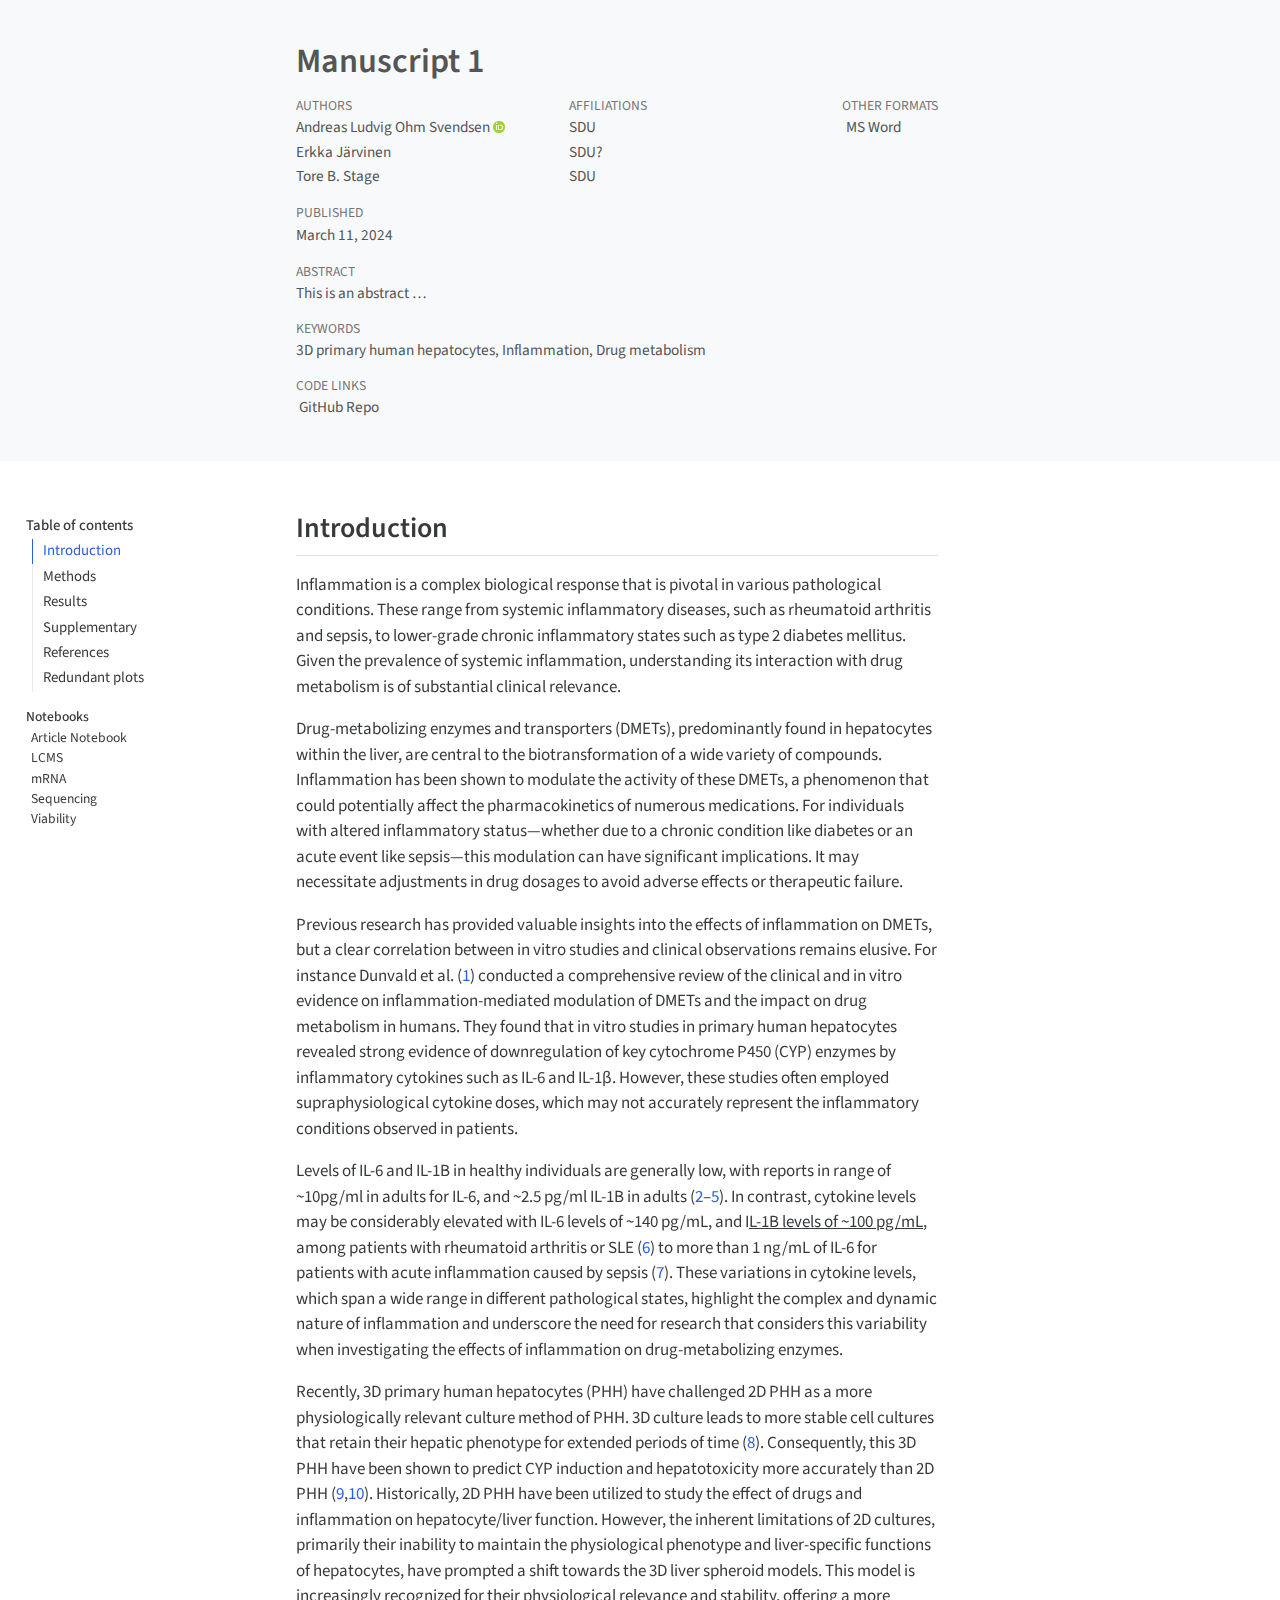
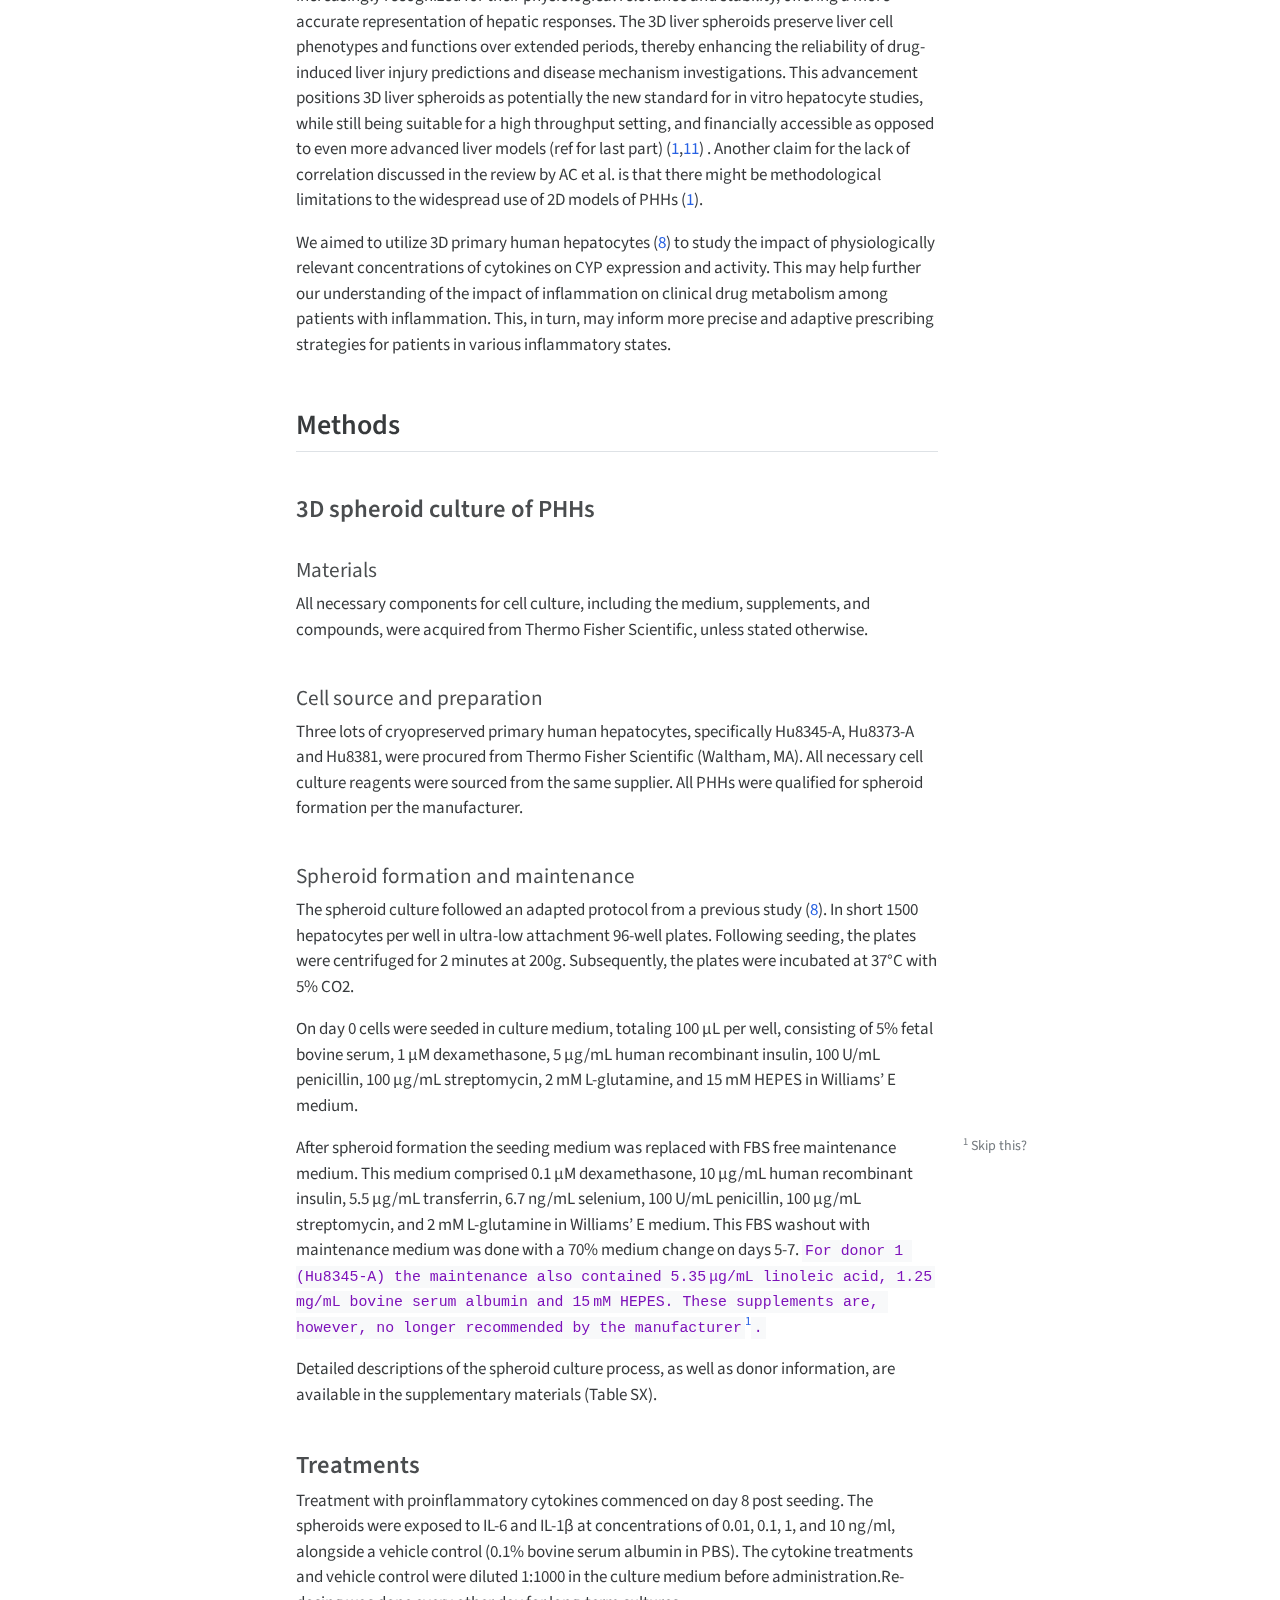
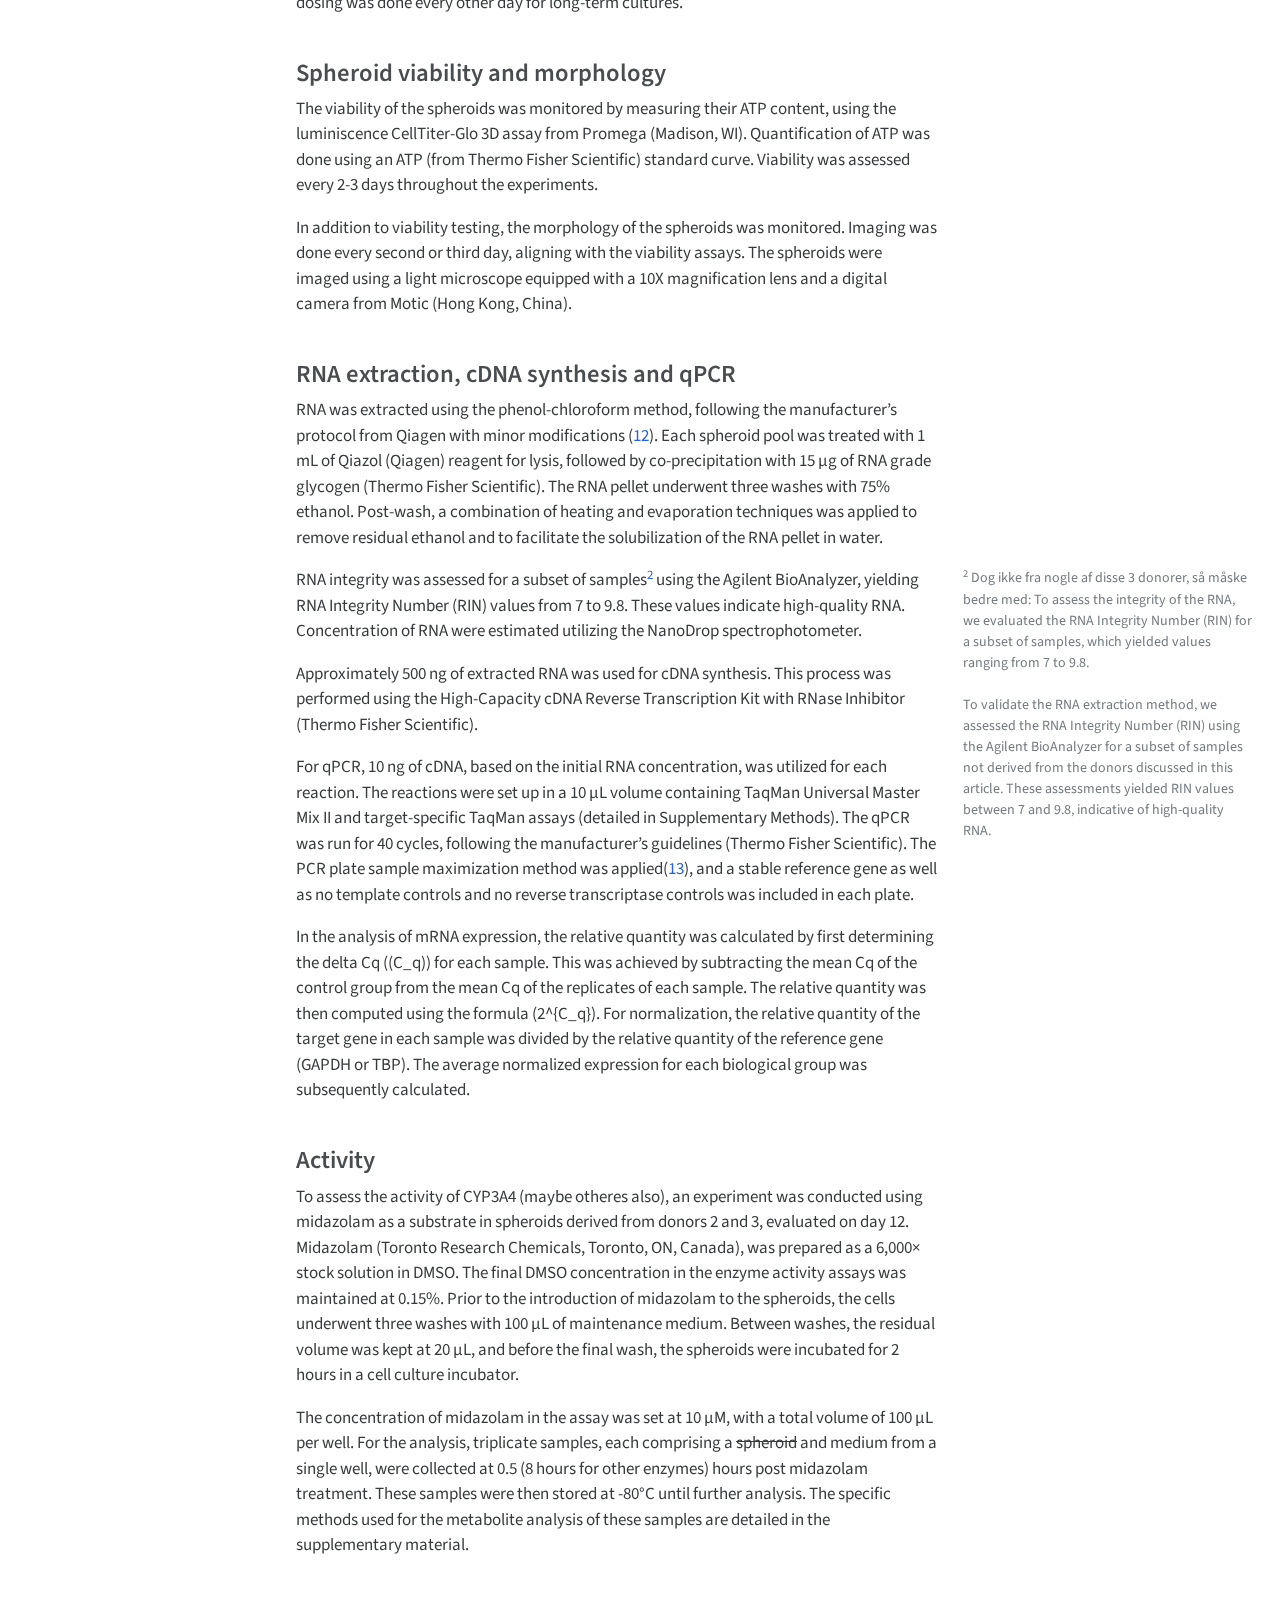
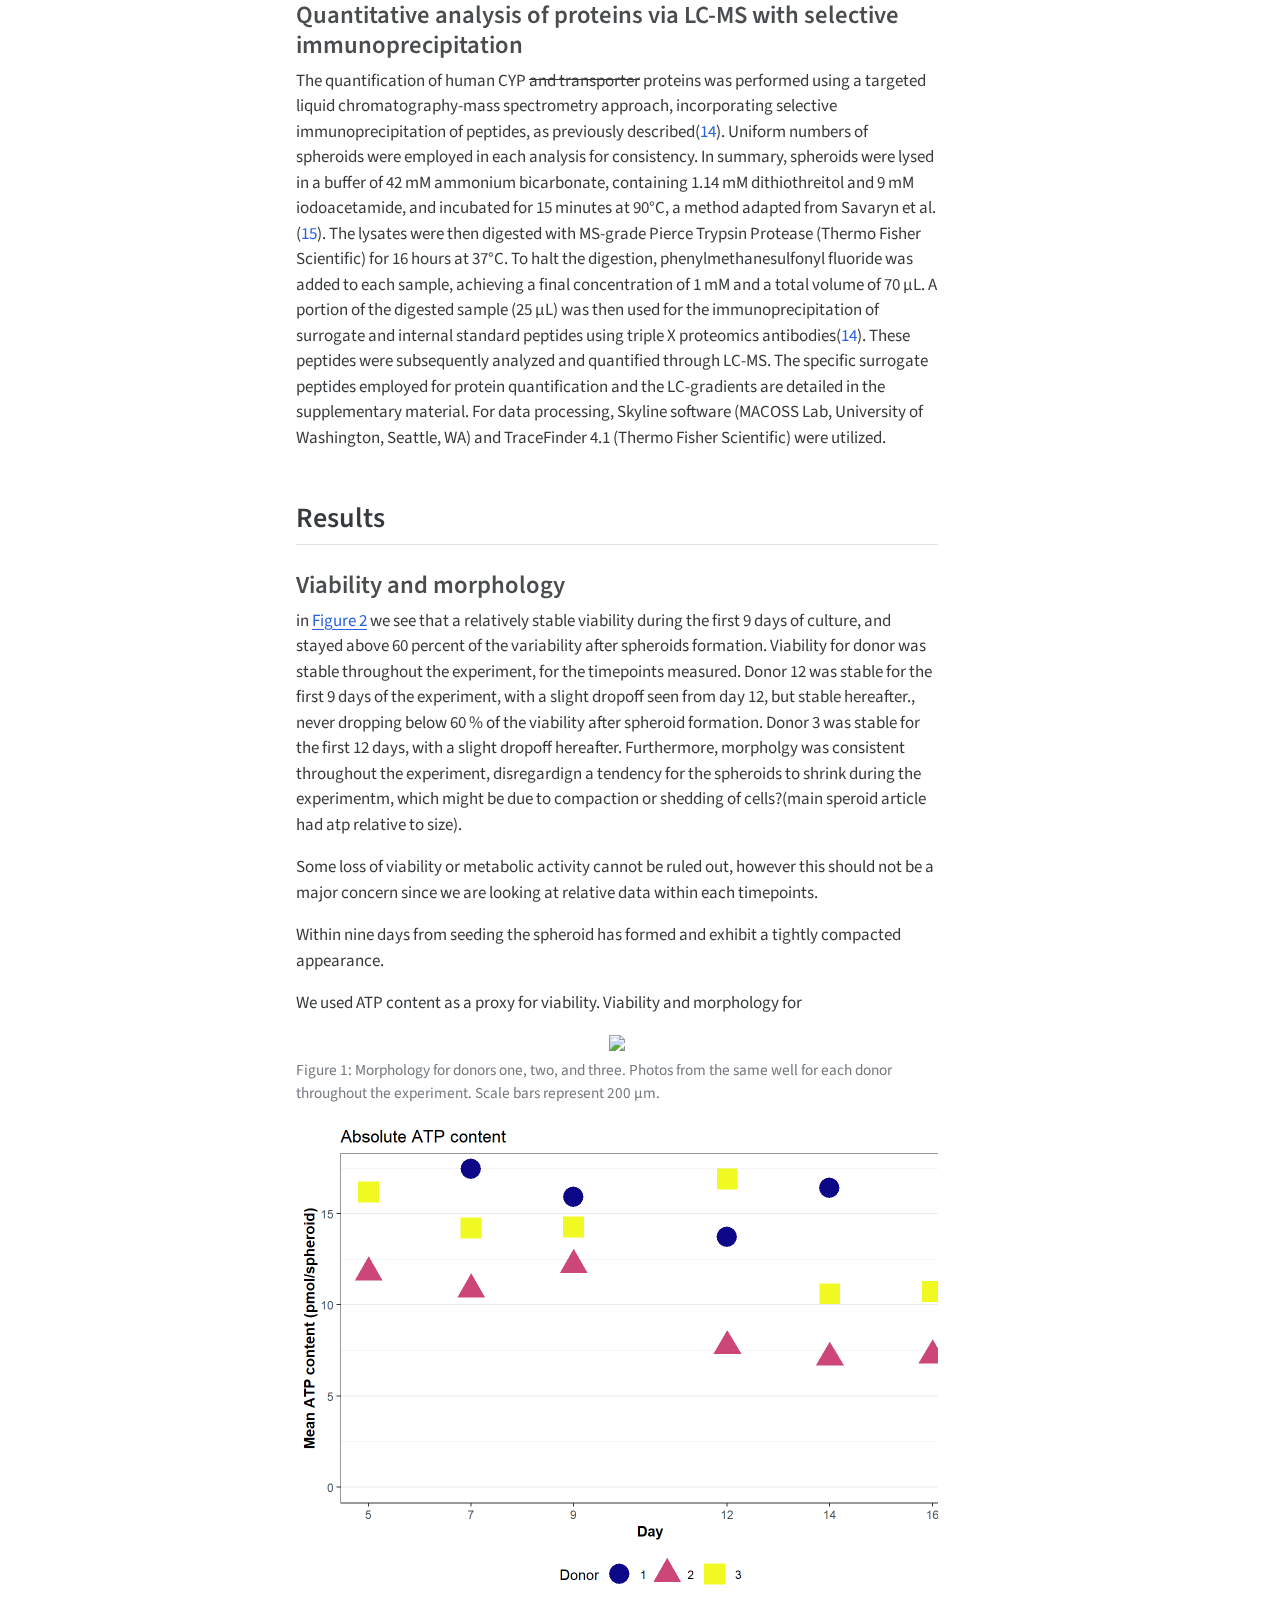
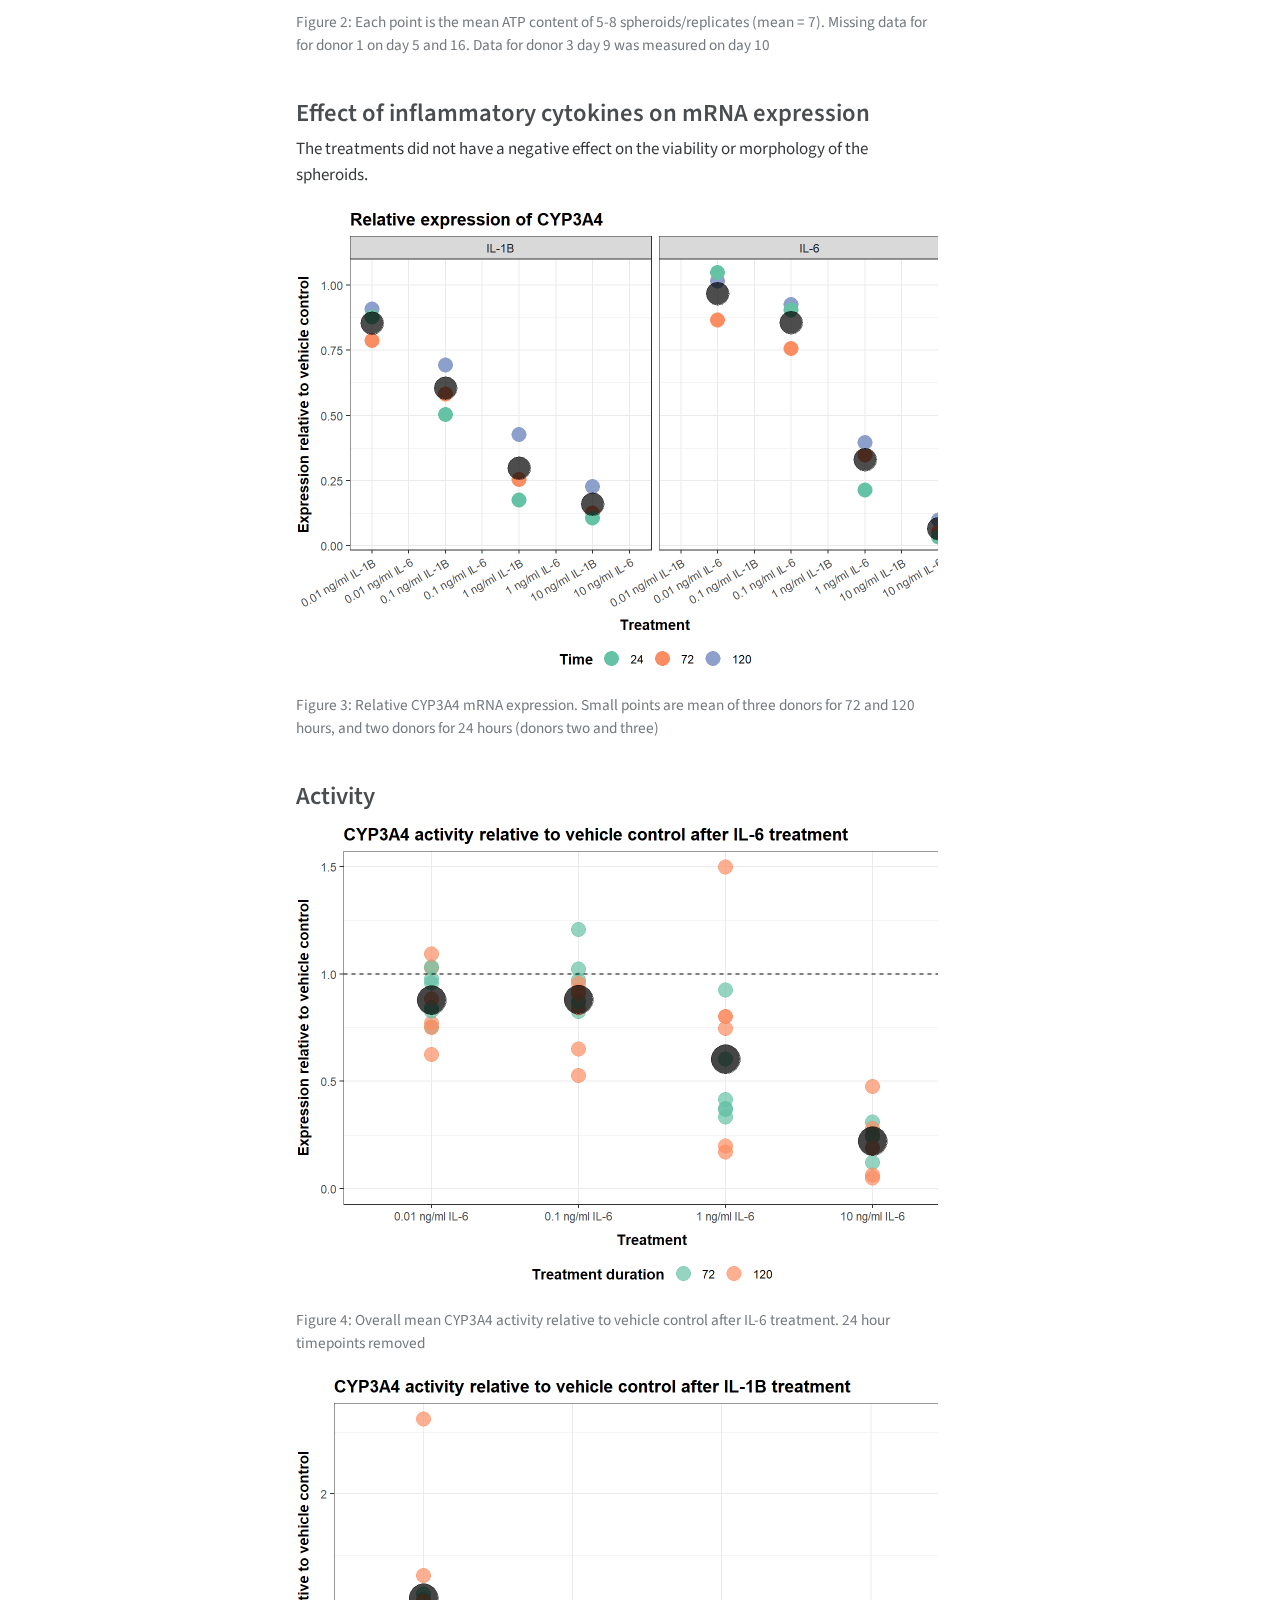
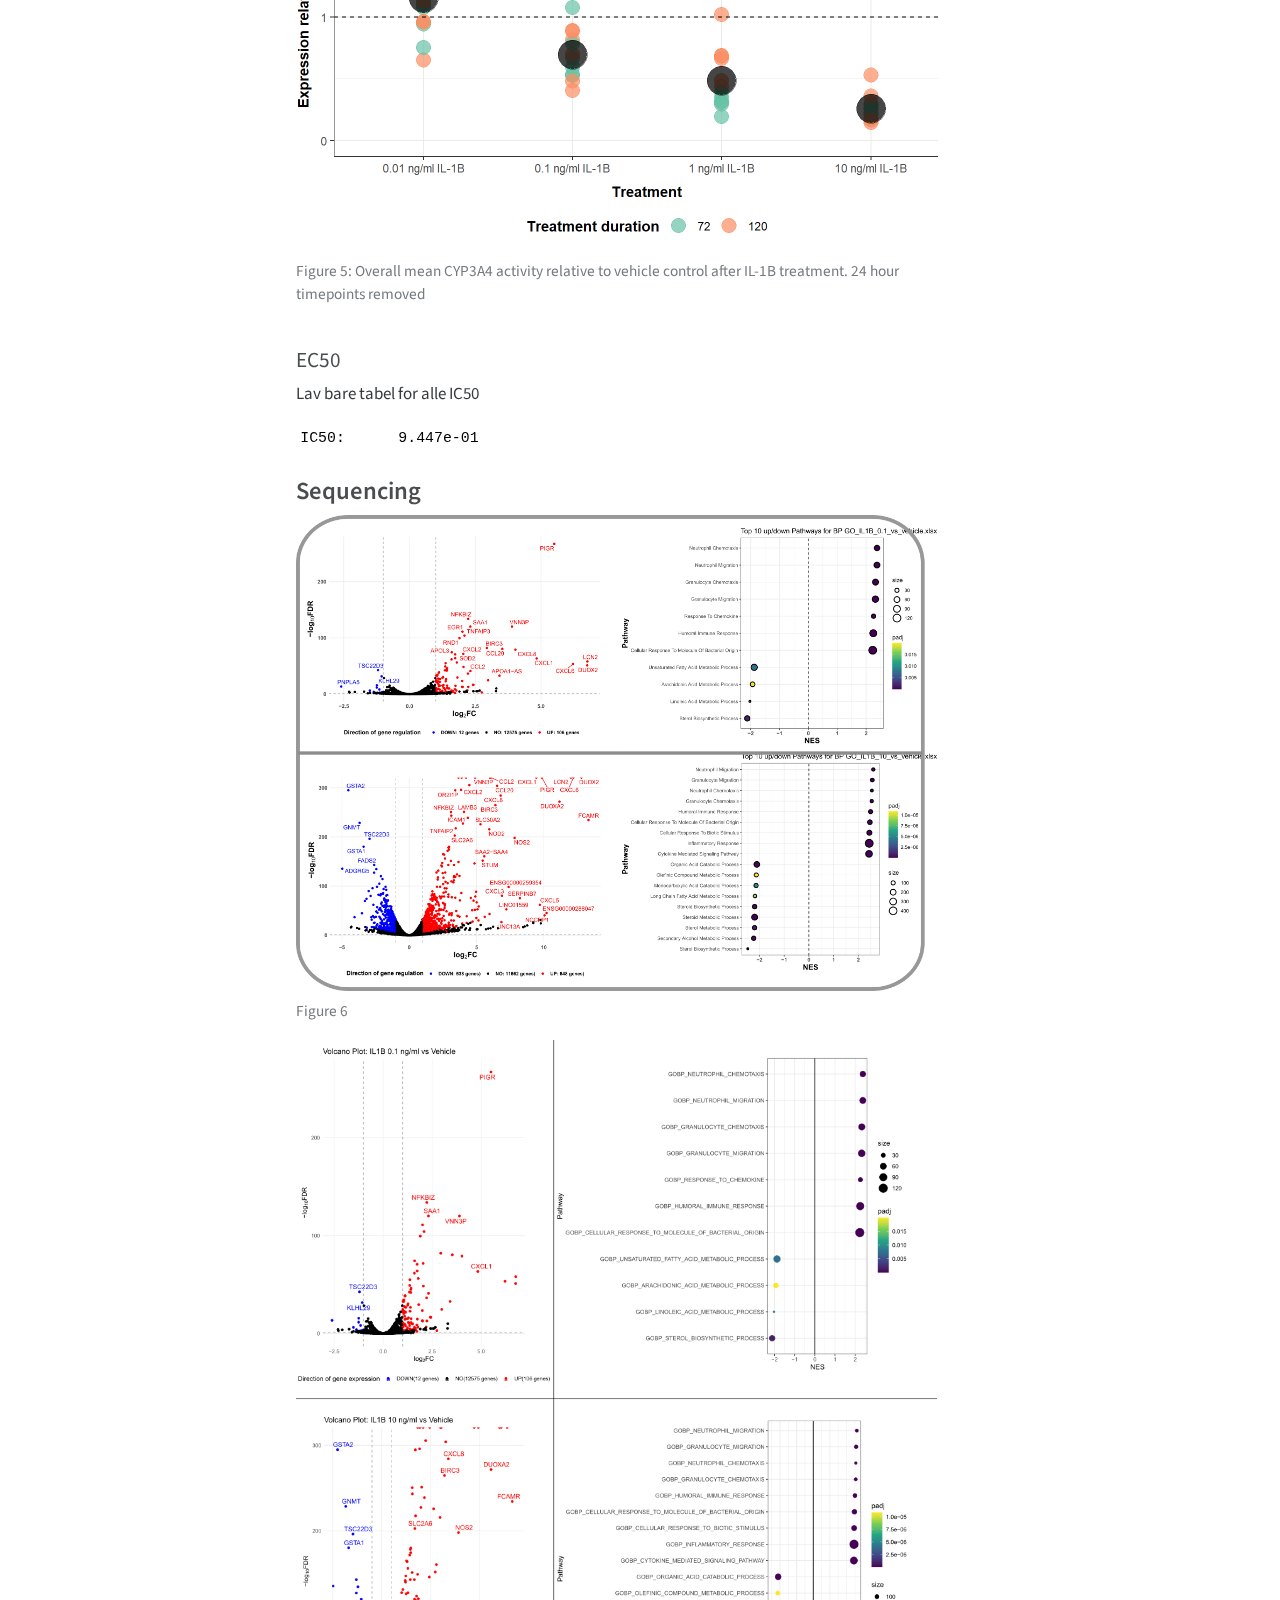
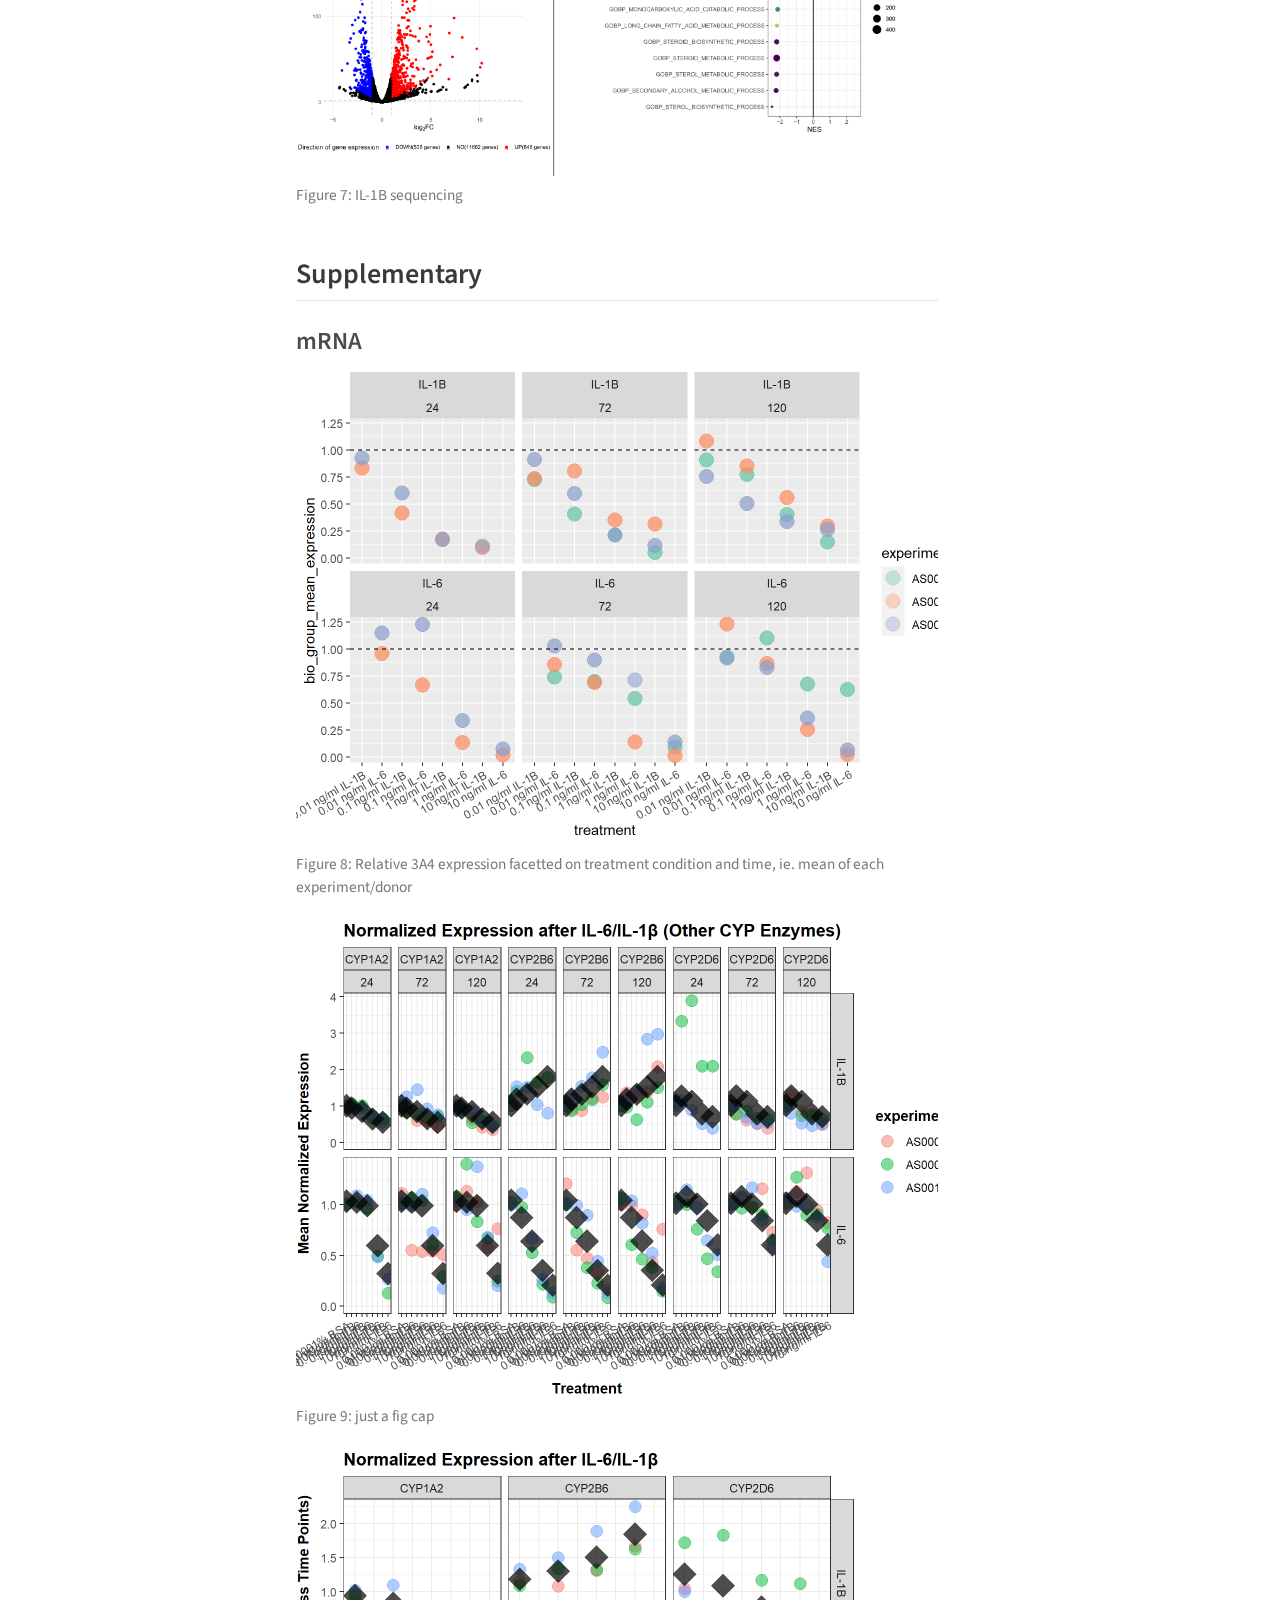
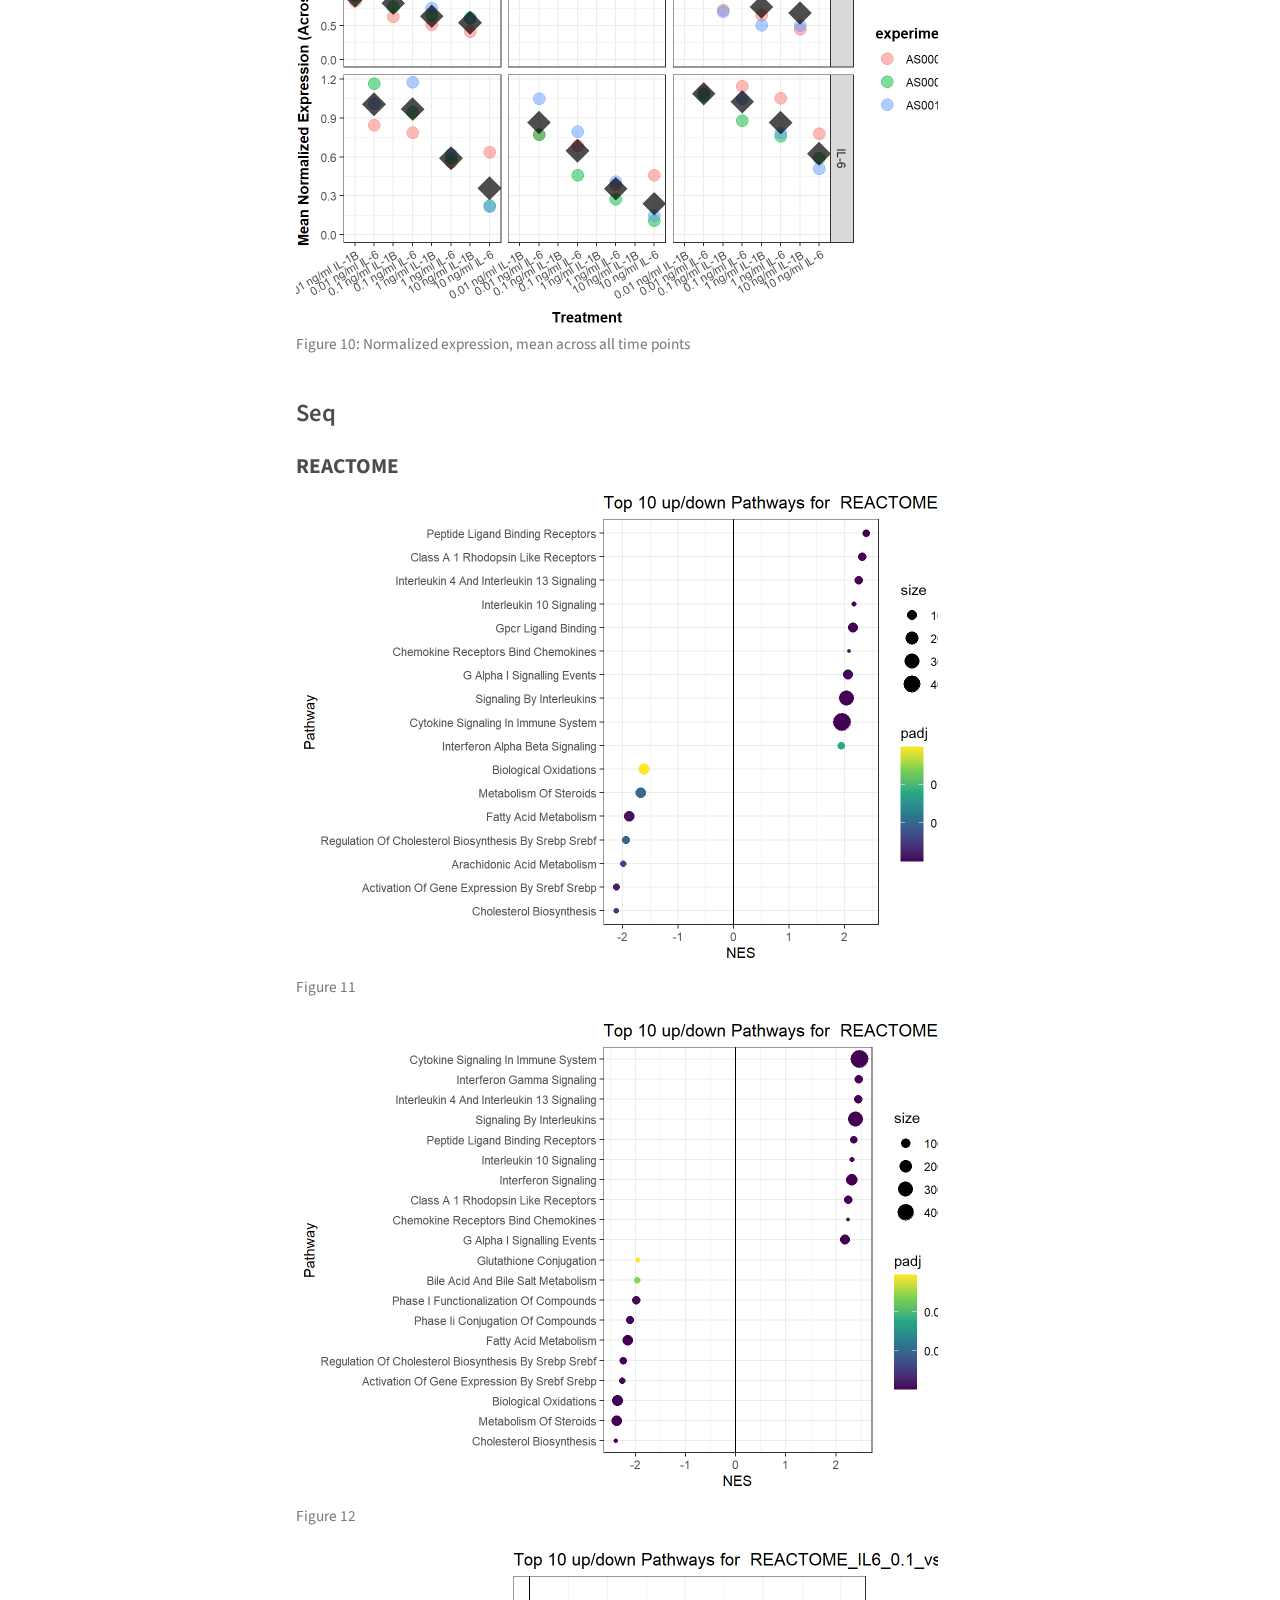
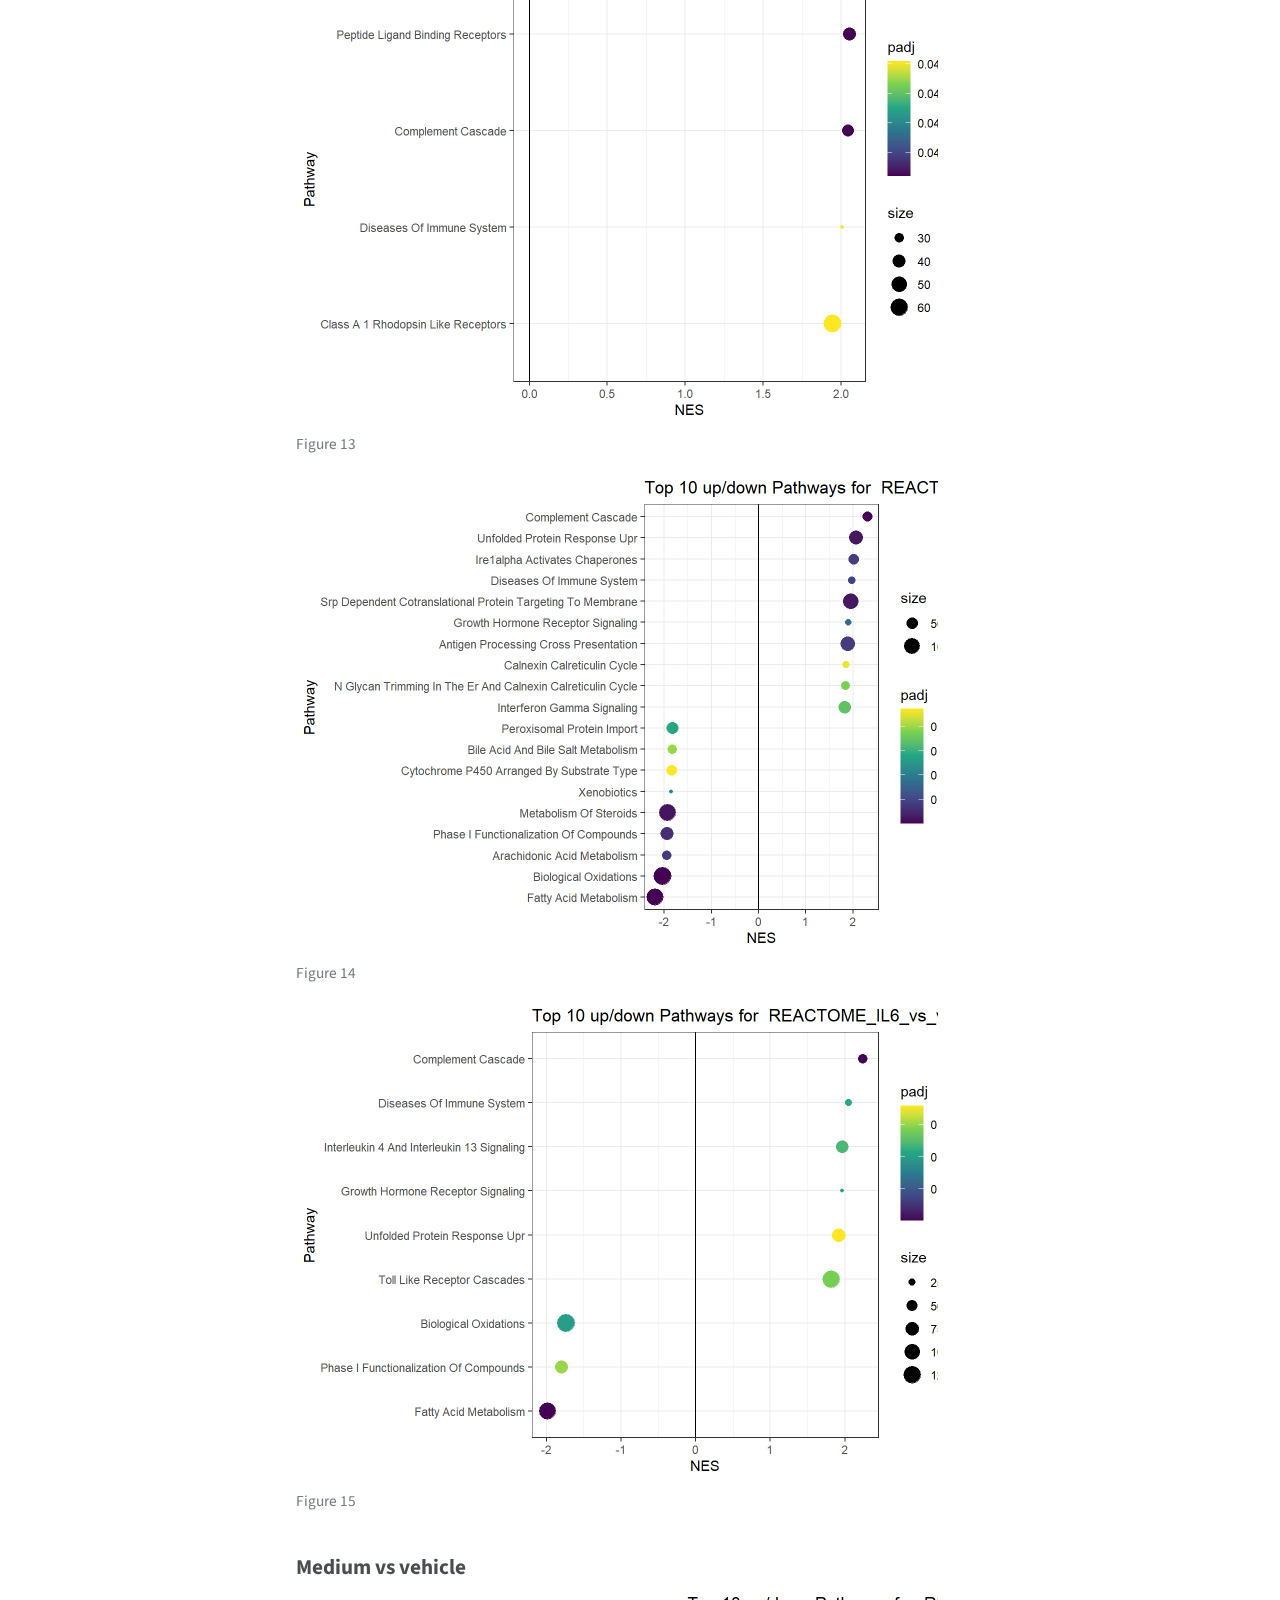
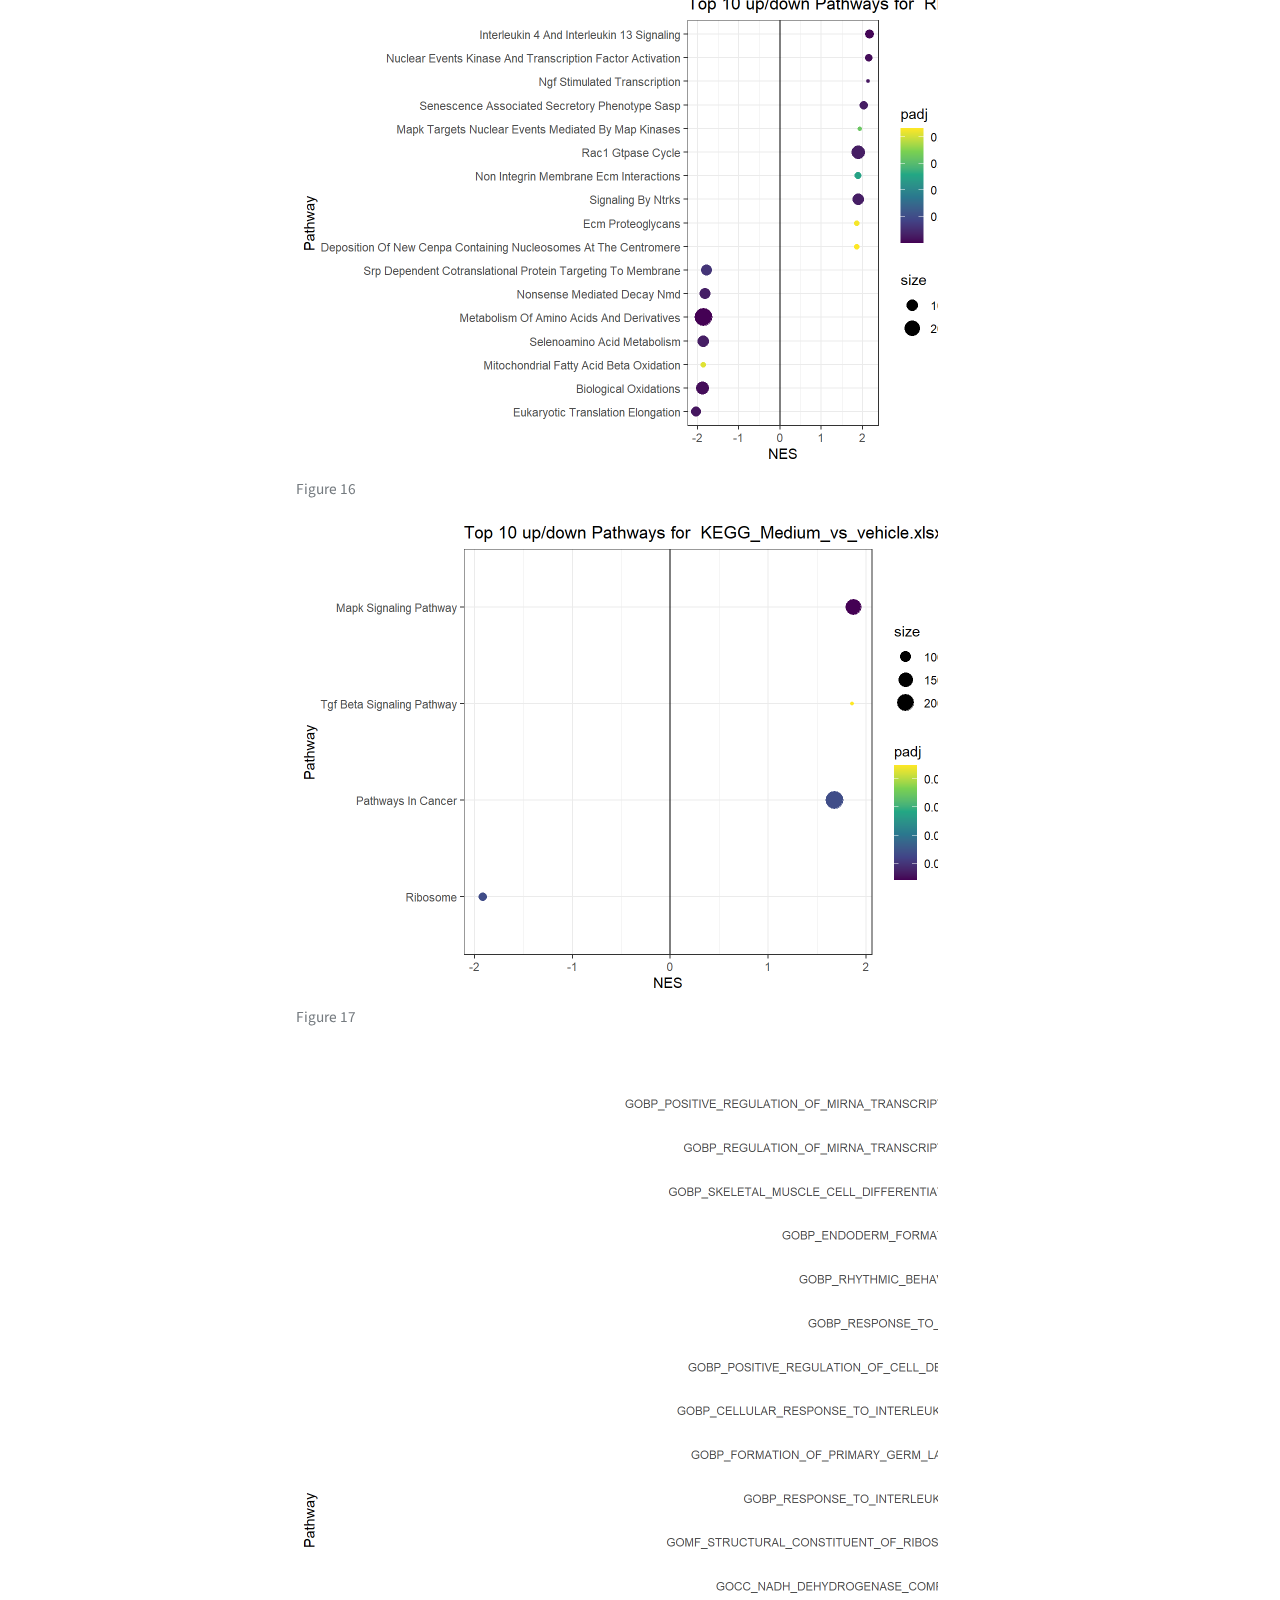
==== commit 6933d8f7: "Built site for gh-pages" ====
--- a/index.html
+++ b/index.html
@@ -380,13 +380,23 @@
 </section>
 <section id="sequencing" class="level3">
 <h3 class="anchored" data-anchor-id="sequencing">Sequencing</h3>
+<div id="fig-seq-1B" class="quarto-figure quarto-figure-center quarto-float anchored">
+<figure class="quarto-float quarto-float-fig figure">
+<div aria-describedby="fig-seq-1B-caption-0ceaefa1-69ba-4598-a22c-09a6ac19f8ca">
+<a href="images/seq_il1B_2.png" class="lightbox" data-gallery="quarto-lightbox-gallery-6" title="Figure&nbsp;6: "><img src="images/seq_il1B_2.png" id="fig-seq-1B" class="img-fluid figure-img"></a>
+</div>
+<figcaption class="quarto-float-caption-bottom quarto-float-caption quarto-float-fig quarto-uncaptioned" id="fig-seq-1B-caption-0ceaefa1-69ba-4598-a22c-09a6ac19f8ca">
+Figure&nbsp;6
+</figcaption>
+</figure>
+</div>
 <div id="fig-seq-il1b" class="quarto-figure quarto-figure-center quarto-float anchored">
 <figure class="quarto-float quarto-float-fig figure">
 <div aria-describedby="fig-seq-il1b-caption-0ceaefa1-69ba-4598-a22c-09a6ac19f8ca">
-<a href="images/seq_il1b.png" class="lightbox" data-gallery="quarto-lightbox-gallery-6" title="Figure&nbsp;6: IL-1B sequencing"><img src="images/seq_il1b.png" class="img-fluid figure-img"></a>
+<a href="images/seq_il1b.png" class="lightbox" data-gallery="quarto-lightbox-gallery-7" title="Figure&nbsp;7: IL-1B sequencing"><img src="images/seq_il1b.png" class="img-fluid figure-img"></a>
 </div>
 <figcaption class="quarto-float-caption-bottom quarto-float-caption quarto-float-fig" id="fig-seq-il1b-caption-0ceaefa1-69ba-4598-a22c-09a6ac19f8ca">
-Figure&nbsp;6: IL-1B sequencing
+Figure&nbsp;7: IL-1B sequencing
 </figcaption>
 </figure>
 </div>
@@ -402,10 +412,10 @@
 <div id="fig-cyp3a4_supp" class="quarto-figure quarto-figure-center quarto-float anchored">
 <figure class="quarto-float quarto-float-fig figure">
 <div aria-describedby="fig-cyp3a4_supp-caption-0ceaefa1-69ba-4598-a22c-09a6ac19f8ca">
-<a href="index_files/figure-html/notebooks-qPCR-mRNA-fig-cyp3a4_supp-output-1.png" class="lightbox" data-gallery="quarto-lightbox-gallery-7" title="Figure&nbsp;7: Relative 3A4 expression facetted on treatment condition and time, ie. mean of each experiment/donor"><img src="index_files/figure-html/notebooks-qPCR-mRNA-fig-cyp3a4_supp-output-1.png" width="672" height="480" class="figure-img"></a>
+<a href="index_files/figure-html/notebooks-qPCR-mRNA-fig-cyp3a4_supp-output-1.png" class="lightbox" data-gallery="quarto-lightbox-gallery-8" title="Figure&nbsp;8: Relative 3A4 expression facetted on treatment condition and time, ie. mean of each experiment/donor"><img src="index_files/figure-html/notebooks-qPCR-mRNA-fig-cyp3a4_supp-output-1.png" width="672" height="480" class="figure-img"></a>
 </div>
 <figcaption class="quarto-float-caption-bottom quarto-float-caption quarto-float-fig" id="fig-cyp3a4_supp-caption-0ceaefa1-69ba-4598-a22c-09a6ac19f8ca">
-Figure&nbsp;7: Relative 3A4 expression facetted on treatment condition and time, ie. mean of each experiment/donor
+Figure&nbsp;8: Relative 3A4 expression facetted on treatment condition and time, ie. mean of each experiment/donor
 </figcaption>
 </figure>
 </div>
@@ -418,10 +428,10 @@
 <div id="fig-rest_of_cyps" class="quarto-figure quarto-figure-center quarto-float anchored">
 <figure class="quarto-float quarto-float-fig figure">
 <div aria-describedby="fig-rest_of_cyps-caption-0ceaefa1-69ba-4598-a22c-09a6ac19f8ca">
-<a href="index_files/figure-html/notebooks-qPCR-mRNA-fig-rest_of_cyps-output-1.png" class="lightbox" data-gallery="quarto-lightbox-gallery-8" title="Figure&nbsp;8: just a fig cap"><img src="index_files/figure-html/notebooks-qPCR-mRNA-fig-rest_of_cyps-output-1.png" width="672" height="480" class="figure-img"></a>
+<a href="index_files/figure-html/notebooks-qPCR-mRNA-fig-rest_of_cyps-output-1.png" class="lightbox" data-gallery="quarto-lightbox-gallery-9" title="Figure&nbsp;9: just a fig cap"><img src="index_files/figure-html/notebooks-qPCR-mRNA-fig-rest_of_cyps-output-1.png" width="672" height="480" class="figure-img"></a>
 </div>
 <figcaption class="quarto-float-caption-bottom quarto-float-caption quarto-float-fig" id="fig-rest_of_cyps-caption-0ceaefa1-69ba-4598-a22c-09a6ac19f8ca">
-Figure&nbsp;8: just a fig cap
+Figure&nbsp;9: just a fig cap
 </figcaption>
 </figure>
 </div>
@@ -434,10 +444,10 @@
 <div id="fig-rest_of_cyps_overall_mean" class="quarto-figure quarto-figure-center quarto-float anchored">
 <figure class="quarto-float quarto-float-fig figure">
 <div aria-describedby="fig-rest_of_cyps_overall_mean-caption-0ceaefa1-69ba-4598-a22c-09a6ac19f8ca">
-<a href="index_files/figure-html/notebooks-qPCR-mRNA-fig-rest_of_cyps_overall_mean-output-1.png" class="lightbox" data-gallery="quarto-lightbox-gallery-9" title="Figure&nbsp;9: Normalized expression, mean across all time points"><img src="index_files/figure-html/notebooks-qPCR-mRNA-fig-rest_of_cyps_overall_mean-output-1.png" width="672" height="480" class="figure-img"></a>
+<a href="index_files/figure-html/notebooks-qPCR-mRNA-fig-rest_of_cyps_overall_mean-output-1.png" class="lightbox" data-gallery="quarto-lightbox-gallery-10" title="Figure&nbsp;10: Normalized expression, mean across all time points"><img src="index_files/figure-html/notebooks-qPCR-mRNA-fig-rest_of_cyps_overall_mean-output-1.png" width="672" height="480" class="figure-img"></a>
 </div>
 <figcaption class="quarto-float-caption-bottom quarto-float-caption quarto-float-fig" id="fig-rest_of_cyps_overall_mean-caption-0ceaefa1-69ba-4598-a22c-09a6ac19f8ca">
-Figure&nbsp;9: Normalized expression, mean across all time points
+Figure&nbsp;10: Normalized expression, mean across all time points
 </figcaption>
 </figure>
 </div>
@@ -452,13 +462,13 @@
 <div class="quarto-embed-nb-cell">
 <div id="cell-fig-reactome-il1b-0.1" class="cell">
 <div class="cell-output cell-output-display">
-<div id="fig-reactome-il1b-0.1" class="quarto-figure quarto-figure-center quarto-float anchored" width="672" height="480">
+<div id="fig-reactome-il1b-0.1" class="quarto-figure quarto-figure-center quarto-float anchored" height="480" width="672">
 <figure class="quarto-float quarto-float-fig figure">
 <div aria-describedby="fig-reactome-il1b-0.1-caption-0ceaefa1-69ba-4598-a22c-09a6ac19f8ca">
-<a href="index_files/figure-html/notebooks-seq-seq-fig-reactome-il1b-0.1-output-1.png" class="lightbox" data-gallery="quarto-lightbox-gallery-10" title="Figure&nbsp;10: "><img src="index_files/figure-html/notebooks-seq-seq-fig-reactome-il1b-0.1-output-1.png" id="fig-reactome-il1b-0.1" width="672" height="480" class="figure-img"></a>
+<a href="index_files/figure-html/notebooks-seq-seq-fig-reactome-il1b-0.1-output-1.png" class="lightbox" data-gallery="quarto-lightbox-gallery-11" title="Figure&nbsp;11: "><img src="index_files/figure-html/notebooks-seq-seq-fig-reactome-il1b-0.1-output-1.png" id="fig-reactome-il1b-0.1" width="672" height="480" class="figure-img"></a>
 </div>
 <figcaption class="quarto-float-caption-bottom quarto-float-caption quarto-float-fig quarto-uncaptioned" id="fig-reactome-il1b-0.1-caption-0ceaefa1-69ba-4598-a22c-09a6ac19f8ca">
-Figure&nbsp;10
+Figure&nbsp;11
 </figcaption>
 </figure>
 </div>
@@ -468,13 +478,13 @@
 <div class="quarto-embed-nb-cell">
 <div id="cell-fig-reactome-il1b-10" class="cell">
 <div class="cell-output cell-output-display">
-<div id="fig-reactome-il1b-10" class="quarto-figure quarto-figure-center quarto-float anchored" width="672" height="480">
+<div id="fig-reactome-il1b-10" class="quarto-figure quarto-figure-center quarto-float anchored" height="480" width="672">
 <figure class="quarto-float quarto-float-fig figure">
 <div aria-describedby="fig-reactome-il1b-10-caption-0ceaefa1-69ba-4598-a22c-09a6ac19f8ca">
-<a href="index_files/figure-html/notebooks-seq-seq-fig-reactome-il1b-10-output-1.png" class="lightbox" data-gallery="quarto-lightbox-gallery-11" title="Figure&nbsp;11: "><img src="index_files/figure-html/notebooks-seq-seq-fig-reactome-il1b-10-output-1.png" id="fig-reactome-il1b-10" width="672" height="480" class="figure-img"></a>
+<a href="index_files/figure-html/notebooks-seq-seq-fig-reactome-il1b-10-output-1.png" class="lightbox" data-gallery="quarto-lightbox-gallery-12" title="Figure&nbsp;12: "><img src="index_files/figure-html/notebooks-seq-seq-fig-reactome-il1b-10-output-1.png" id="fig-reactome-il1b-10" width="672" height="480" class="figure-img"></a>
 </div>
 <figcaption class="quarto-float-caption-bottom quarto-float-caption quarto-float-fig quarto-uncaptioned" id="fig-reactome-il1b-10-caption-0ceaefa1-69ba-4598-a22c-09a6ac19f8ca">
-Figure&nbsp;11
+Figure&nbsp;12
 </figcaption>
 </figure>
 </div>
@@ -484,13 +494,13 @@
 <div class="quarto-embed-nb-cell">
 <div id="cell-fig-reactome-il6-0.1" class="cell">
 <div class="cell-output cell-output-display">
-<div id="fig-reactome-il6-0.1" class="quarto-figure quarto-figure-center quarto-float anchored" width="672" height="480">
+<div id="fig-reactome-il6-0.1" class="quarto-figure quarto-figure-center quarto-float anchored" height="480" width="672">
 <figure class="quarto-float quarto-float-fig figure">
 <div aria-describedby="fig-reactome-il6-0.1-caption-0ceaefa1-69ba-4598-a22c-09a6ac19f8ca">
-<a href="index_files/figure-html/notebooks-seq-seq-fig-reactome-il6-0.1-output-1.png" class="lightbox" data-gallery="quarto-lightbox-gallery-12" title="Figure&nbsp;12: "><img src="index_files/figure-html/notebooks-seq-seq-fig-reactome-il6-0.1-output-1.png" id="fig-reactome-il6-0.1" width="672" height="480" class="figure-img"></a>
+<a href="index_files/figure-html/notebooks-seq-seq-fig-reactome-il6-0.1-output-1.png" class="lightbox" data-gallery="quarto-lightbox-gallery-13" title="Figure&nbsp;13: "><img src="index_files/figure-html/notebooks-seq-seq-fig-reactome-il6-0.1-output-1.png" id="fig-reactome-il6-0.1" width="672" height="480" class="figure-img"></a>
 </div>
 <figcaption class="quarto-float-caption-bottom quarto-float-caption quarto-float-fig quarto-uncaptioned" id="fig-reactome-il6-0.1-caption-0ceaefa1-69ba-4598-a22c-09a6ac19f8ca">
-Figure&nbsp;12
+Figure&nbsp;13
 </figcaption>
 </figure>
 </div>
@@ -500,13 +510,13 @@
 <div class="quarto-embed-nb-cell">
 <div id="cell-fig-reactome-il6-10" class="cell">
 <div class="cell-output cell-output-display">
-<div id="fig-reactome-il6-10" class="quarto-figure quarto-figure-center quarto-float anchored" width="672" height="480">
+<div id="fig-reactome-il6-10" class="quarto-figure quarto-figure-center quarto-float anchored" height="480" width="672">
 <figure class="quarto-float quarto-float-fig figure">
 <div aria-describedby="fig-reactome-il6-10-caption-0ceaefa1-69ba-4598-a22c-09a6ac19f8ca">
-<a href="index_files/figure-html/notebooks-seq-seq-fig-reactome-il6-10-output-1.png" class="lightbox" data-gallery="quarto-lightbox-gallery-13" title="Figure&nbsp;13: "><img src="index_files/figure-html/notebooks-seq-seq-fig-reactome-il6-10-output-1.png" id="fig-reactome-il6-10" width="672" height="480" class="figure-img"></a>
+<a href="index_files/figure-html/notebooks-seq-seq-fig-reactome-il6-10-output-1.png" class="lightbox" data-gallery="quarto-lightbox-gallery-14" title="Figure&nbsp;14: "><img src="index_files/figure-html/notebooks-seq-seq-fig-reactome-il6-10-output-1.png" id="fig-reactome-il6-10" width="672" height="480" class="figure-img"></a>
 </div>
 <figcaption class="quarto-float-caption-bottom quarto-float-caption quarto-float-fig quarto-uncaptioned" id="fig-reactome-il6-10-caption-0ceaefa1-69ba-4598-a22c-09a6ac19f8ca">
-Figure&nbsp;13
+Figure&nbsp;14
 </figcaption>
 </figure>
 </div>
@@ -516,13 +526,13 @@
 <div class="quarto-embed-nb-cell">
 <div id="cell-fig-reactome-il6-combined" class="cell">
 <div class="cell-output cell-output-display">
-<div id="fig-reactome-il6-combined" class="quarto-figure quarto-figure-center quarto-float anchored" width="672" height="480">
+<div id="fig-reactome-il6-combined" class="quarto-figure quarto-figure-center quarto-float anchored" height="480" width="672">
 <figure class="quarto-float quarto-float-fig figure">
 <div aria-describedby="fig-reactome-il6-combined-caption-0ceaefa1-69ba-4598-a22c-09a6ac19f8ca">
-<a href="index_files/figure-html/notebooks-seq-seq-fig-reactome-il6-combined-output-1.png" class="lightbox" data-gallery="quarto-lightbox-gallery-14" title="Figure&nbsp;14: "><img src="index_files/figure-html/notebooks-seq-seq-fig-reactome-il6-combined-output-1.png" id="fig-reactome-il6-combined" width="672" height="480" class="figure-img"></a>
+<a href="index_files/figure-html/notebooks-seq-seq-fig-reactome-il6-combined-output-1.png" class="lightbox" data-gallery="quarto-lightbox-gallery-15" title="Figure&nbsp;15: "><img src="index_files/figure-html/notebooks-seq-seq-fig-reactome-il6-combined-output-1.png" id="fig-reactome-il6-combined" width="672" height="480" class="figure-img"></a>
 </div>
 <figcaption class="quarto-float-caption-bottom quarto-float-caption quarto-float-fig quarto-uncaptioned" id="fig-reactome-il6-combined-caption-0ceaefa1-69ba-4598-a22c-09a6ac19f8ca">
-Figure&nbsp;14
+Figure&nbsp;15
 </figcaption>
 </figure>
 </div>
@@ -535,13 +545,13 @@
 <div class="quarto-embed-nb-cell">
 <div id="cell-fig-reactome-medium" class="cell">
 <div class="cell-output cell-output-display">
-<div id="fig-reactome-medium" class="quarto-figure quarto-figure-center quarto-float anchored" width="672" height="480">
+<div id="fig-reactome-medium" class="quarto-figure quarto-figure-center quarto-float anchored" height="480" width="672">
 <figure class="quarto-float quarto-float-fig figure">
 <div aria-describedby="fig-reactome-medium-caption-0ceaefa1-69ba-4598-a22c-09a6ac19f8ca">
-<a href="index_files/figure-html/notebooks-seq-seq-fig-reactome-medium-output-1.png" class="lightbox" data-gallery="quarto-lightbox-gallery-15" title="Figure&nbsp;15: "><img src="index_files/figure-html/notebooks-seq-seq-fig-reactome-medium-output-1.png" id="fig-reactome-medium" width="672" height="480" class="figure-img"></a>
+<a href="index_files/figure-html/notebooks-seq-seq-fig-reactome-medium-output-1.png" class="lightbox" data-gallery="quarto-lightbox-gallery-16" title="Figure&nbsp;16: "><img src="index_files/figure-html/notebooks-seq-seq-fig-reactome-medium-output-1.png" id="fig-reactome-medium" width="672" height="480" class="figure-img"></a>
 </div>
 <figcaption class="quarto-float-caption-bottom quarto-float-caption quarto-float-fig quarto-uncaptioned" id="fig-reactome-medium-caption-0ceaefa1-69ba-4598-a22c-09a6ac19f8ca">
-Figure&nbsp;15
+Figure&nbsp;16
 </figcaption>
 </figure>
 </div>
@@ -551,13 +561,13 @@
 <div class="quarto-embed-nb-cell">
 <div id="cell-fig-kegg-medium" class="cell">
 <div class="cell-output cell-output-display">
-<div id="fig-kegg-medium" class="quarto-figure quarto-figure-center quarto-float anchored" width="672" height="480">
+<div id="fig-kegg-medium" class="quarto-figure quarto-figure-center quarto-float anchored" height="480" width="672">
 <figure class="quarto-float quarto-float-fig figure">
 <div aria-describedby="fig-kegg-medium-caption-0ceaefa1-69ba-4598-a22c-09a6ac19f8ca">
-<a href="index_files/figure-html/notebooks-seq-seq-fig-kegg-medium-output-1.png" class="lightbox" data-gallery="quarto-lightbox-gallery-16" title="Figure&nbsp;16: "><img src="index_files/figure-html/notebooks-seq-seq-fig-kegg-medium-output-1.png" id="fig-kegg-medium" width="672" height="480" class="figure-img"></a>
+<a href="index_files/figure-html/notebooks-seq-seq-fig-kegg-medium-output-1.png" class="lightbox" data-gallery="quarto-lightbox-gallery-17" title="Figure&nbsp;17: "><img src="index_files/figure-html/notebooks-seq-seq-fig-kegg-medium-output-1.png" id="fig-kegg-medium" width="672" height="480" class="figure-img"></a>
 </div>
 <figcaption class="quarto-float-caption-bottom quarto-float-caption quarto-float-fig quarto-uncaptioned" id="fig-kegg-medium-caption-0ceaefa1-69ba-4598-a22c-09a6ac19f8ca">
-Figure&nbsp;16
+Figure&nbsp;17
 </figcaption>
 </figure>
 </div>
@@ -567,13 +577,13 @@
 <div class="quarto-embed-nb-cell">
 <div id="cell-fig-go-medium" class="cell" data-fig-width="12" data-fig-height="10">
 <div class="cell-output cell-output-display">
-<div id="fig-go-medium" class="quarto-figure quarto-figure-center quarto-float anchored" width="1152" height="960">
+<div id="fig-go-medium" class="quarto-figure quarto-figure-center quarto-float anchored" height="960" width="1152">
 <figure class="quarto-float quarto-float-fig figure">
 <div aria-describedby="fig-go-medium-caption-0ceaefa1-69ba-4598-a22c-09a6ac19f8ca">
-<a href="index_files/figure-html/notebooks-seq-seq-fig-go-medium-output-1.png" class="lightbox" data-gallery="quarto-lightbox-gallery-17" title="Figure&nbsp;17: "><img src="index_files/figure-html/notebooks-seq-seq-fig-go-medium-output-1.png" id="fig-go-medium" width="1152" height="960" class="figure-img"></a>
+<a href="index_files/figure-html/notebooks-seq-seq-fig-go-medium-output-1.png" class="lightbox" data-gallery="quarto-lightbox-gallery-18" title="Figure&nbsp;18: "><img src="index_files/figure-html/notebooks-seq-seq-fig-go-medium-output-1.png" id="fig-go-medium" width="1152" height="960" class="figure-img"></a>
 </div>
 <figcaption class="quarto-float-caption-bottom quarto-float-caption quarto-float-fig quarto-uncaptioned" id="fig-go-medium-caption-0ceaefa1-69ba-4598-a22c-09a6ac19f8ca">
-Figure&nbsp;17
+Figure&nbsp;18
 </figcaption>
 </figure>
 </div>
@@ -583,13 +593,13 @@
 <div class="quarto-embed-nb-cell">
 <div id="cell-fig-go-split-medium" class="cell">
 <div class="cell-output cell-output-display">
-<div id="fig-go-split-medium" class="quarto-figure quarto-figure-center quarto-float anchored" width="672" height="480">
+<div id="fig-go-split-medium" class="quarto-figure quarto-figure-center quarto-float anchored" height="480" width="672">
 <figure class="quarto-float quarto-float-fig figure">
 <div aria-describedby="fig-go-split-medium-caption-0ceaefa1-69ba-4598-a22c-09a6ac19f8ca">
-<a href="index_files/figure-html/notebooks-seq-seq-fig-go-split-medium-output-1.png" class="lightbox" data-gallery="quarto-lightbox-gallery-18" title="Figure&nbsp;18: "><img src="index_files/figure-html/notebooks-seq-seq-fig-go-split-medium-output-1.png" id="fig-go-split-medium" width="672" height="480" class="figure-img"></a>
+<a href="index_files/figure-html/notebooks-seq-seq-fig-go-split-medium-output-1.png" class="lightbox" data-gallery="quarto-lightbox-gallery-19" title="Figure&nbsp;19: "><img src="index_files/figure-html/notebooks-seq-seq-fig-go-split-medium-output-1.png" id="fig-go-split-medium" width="672" height="480" class="figure-img"></a>
 </div>
 <figcaption class="quarto-float-caption-bottom quarto-float-caption quarto-float-fig quarto-uncaptioned" id="fig-go-split-medium-caption-0ceaefa1-69ba-4598-a22c-09a6ac19f8ca">
-Figure&nbsp;18
+Figure&nbsp;19
 </figcaption>
 </figure>
 </div>
@@ -659,13 +669,13 @@
 <div class="quarto-embed-nb-cell">
 <div id="cell-fig-kegg-il1b-0.1" class="cell">
 <div class="cell-output cell-output-display">
-<div id="fig-kegg-il1b-0.1" class="quarto-figure quarto-figure-center quarto-float anchored" width="672" height="480">
+<div id="fig-kegg-il1b-0.1" class="quarto-figure quarto-figure-center quarto-float anchored" height="480" width="672">
 <figure class="quarto-float quarto-float-fig figure">
 <div aria-describedby="fig-kegg-il1b-0.1-caption-0ceaefa1-69ba-4598-a22c-09a6ac19f8ca">
-<a href="index_files/figure-html/notebooks-seq-seq-fig-kegg-il1b-0.1-output-1.png" class="lightbox" data-gallery="quarto-lightbox-gallery-19" title="Figure&nbsp;19: "><img src="index_files/figure-html/notebooks-seq-seq-fig-kegg-il1b-0.1-output-1.png" id="fig-kegg-il1b-0.1" width="672" height="480" class="figure-img"></a>
+<a href="index_files/figure-html/notebooks-seq-seq-fig-kegg-il1b-0.1-output-1.png" class="lightbox" data-gallery="quarto-lightbox-gallery-20" title="Figure&nbsp;20: "><img src="index_files/figure-html/notebooks-seq-seq-fig-kegg-il1b-0.1-output-1.png" id="fig-kegg-il1b-0.1" width="672" height="480" class="figure-img"></a>
 </div>
 <figcaption class="quarto-float-caption-bottom quarto-float-caption quarto-float-fig quarto-uncaptioned" id="fig-kegg-il1b-0.1-caption-0ceaefa1-69ba-4598-a22c-09a6ac19f8ca">
-Figure&nbsp;19
+Figure&nbsp;20
 </figcaption>
 </figure>
 </div>
@@ -675,13 +685,13 @@
 <div class="quarto-embed-nb-cell">
 <div id="cell-fig-kegg-il1b-10" class="cell">
 <div class="cell-output cell-output-display">
-<div id="fig-kegg-il1b-10" class="quarto-figure quarto-figure-center quarto-float anchored" width="672" height="480">
+<div id="fig-kegg-il1b-10" class="quarto-figure quarto-figure-center quarto-float anchored" height="480" width="672">
 <figure class="quarto-float quarto-float-fig figure">
 <div aria-describedby="fig-kegg-il1b-10-caption-0ceaefa1-69ba-4598-a22c-09a6ac19f8ca">
-<a href="index_files/figure-html/notebooks-seq-seq-fig-kegg-il1b-10-output-1.png" class="lightbox" data-gallery="quarto-lightbox-gallery-20" title="Figure&nbsp;20: "><img src="index_files/figure-html/notebooks-seq-seq-fig-kegg-il1b-10-output-1.png" id="fig-kegg-il1b-10" width="672" height="480" class="figure-img"></a>
+<a href="index_files/figure-html/notebooks-seq-seq-fig-kegg-il1b-10-output-1.png" class="lightbox" data-gallery="quarto-lightbox-gallery-21" title="Figure&nbsp;21: "><img src="index_files/figure-html/notebooks-seq-seq-fig-kegg-il1b-10-output-1.png" id="fig-kegg-il1b-10" width="672" height="480" class="figure-img"></a>
 </div>
 <figcaption class="quarto-float-caption-bottom quarto-float-caption quarto-float-fig quarto-uncaptioned" id="fig-kegg-il1b-10-caption-0ceaefa1-69ba-4598-a22c-09a6ac19f8ca">
-Figure&nbsp;20
+Figure&nbsp;21
 </figcaption>
 </figure>
 </div>
@@ -691,13 +701,13 @@
 <div class="quarto-embed-nb-cell">
 <div id="cell-fig-kegg-il6-0.1" class="cell">
 <div class="cell-output cell-output-display">
-<div id="fig-kegg-il6-0.1" class="quarto-figure quarto-figure-center quarto-float anchored" width="672" height="480">
+<div id="fig-kegg-il6-0.1" class="quarto-figure quarto-figure-center quarto-float anchored" height="480" width="672">
 <figure class="quarto-float quarto-float-fig figure">
 <div aria-describedby="fig-kegg-il6-0.1-caption-0ceaefa1-69ba-4598-a22c-09a6ac19f8ca">
-<a href="index_files/figure-html/notebooks-seq-seq-fig-kegg-il6-0.1-output-1.png" class="lightbox" data-gallery="quarto-lightbox-gallery-21" title="Figure&nbsp;21: "><img src="index_files/figure-html/notebooks-seq-seq-fig-kegg-il6-0.1-output-1.png" id="fig-kegg-il6-0.1" width="672" height="480" class="figure-img"></a>
+<a href="index_files/figure-html/notebooks-seq-seq-fig-kegg-il6-0.1-output-1.png" class="lightbox" data-gallery="quarto-lightbox-gallery-22" title="Figure&nbsp;22: "><img src="index_files/figure-html/notebooks-seq-seq-fig-kegg-il6-0.1-output-1.png" id="fig-kegg-il6-0.1" width="672" height="480" class="figure-img"></a>
 </div>
 <figcaption class="quarto-float-caption-bottom quarto-float-caption quarto-float-fig quarto-uncaptioned" id="fig-kegg-il6-0.1-caption-0ceaefa1-69ba-4598-a22c-09a6ac19f8ca">
-Figure&nbsp;21
+Figure&nbsp;22
 </figcaption>
 </figure>
 </div>
@@ -707,13 +717,13 @@
 <div class="quarto-embed-nb-cell">
 <div id="cell-fig-kegg-il6-10" class="cell">
 <div class="cell-output cell-output-display">
-<div id="fig-kegg-il6-10" class="quarto-figure quarto-figure-center quarto-float anchored" width="672" height="480">
+<div id="fig-kegg-il6-10" class="quarto-figure quarto-figure-center quarto-float anchored" height="480" width="672">
 <figure class="quarto-float quarto-float-fig figure">
 <div aria-describedby="fig-kegg-il6-10-caption-0ceaefa1-69ba-4598-a22c-09a6ac19f8ca">
-<a href="index_files/figure-html/notebooks-seq-seq-fig-kegg-il6-10-output-1.png" class="lightbox" data-gallery="quarto-lightbox-gallery-22" title="Figure&nbsp;22: "><img src="index_files/figure-html/notebooks-seq-seq-fig-kegg-il6-10-output-1.png" id="fig-kegg-il6-10" width="672" height="480" class="figure-img"></a>
+<a href="index_files/figure-html/notebooks-seq-seq-fig-kegg-il6-10-output-1.png" class="lightbox" data-gallery="quarto-lightbox-gallery-23" title="Figure&nbsp;23: "><img src="index_files/figure-html/notebooks-seq-seq-fig-kegg-il6-10-output-1.png" id="fig-kegg-il6-10" width="672" height="480" class="figure-img"></a>
 </div>
 <figcaption class="quarto-float-caption-bottom quarto-float-caption quarto-float-fig quarto-uncaptioned" id="fig-kegg-il6-10-caption-0ceaefa1-69ba-4598-a22c-09a6ac19f8ca">
-Figure&nbsp;22
+Figure&nbsp;23
 </figcaption>
 </figure>
 </div>
@@ -723,13 +733,13 @@
 <div class="quarto-embed-nb-cell">
 <div id="cell-fig-kegg-il6-combined" class="cell">
 <div class="cell-output cell-output-display">
-<div id="fig-kegg-il6-combined" class="quarto-figure quarto-figure-center quarto-float anchored" width="672" height="480">
+<div id="fig-kegg-il6-combined" class="quarto-figure quarto-figure-center quarto-float anchored" height="480" width="672">
 <figure class="quarto-float quarto-float-fig figure">
 <div aria-describedby="fig-kegg-il6-combined-caption-0ceaefa1-69ba-4598-a22c-09a6ac19f8ca">
-<a href="index_files/figure-html/notebooks-seq-seq-fig-kegg-il6-combined-output-1.png" class="lightbox" data-gallery="quarto-lightbox-gallery-23" title="Figure&nbsp;23: "><img src="index_files/figure-html/notebooks-seq-seq-fig-kegg-il6-combined-output-1.png" id="fig-kegg-il6-combined" width="672" height="480" class="figure-img"></a>
+<a href="index_files/figure-html/notebooks-seq-seq-fig-kegg-il6-combined-output-1.png" class="lightbox" data-gallery="quarto-lightbox-gallery-24" title="Figure&nbsp;24: "><img src="index_files/figure-html/notebooks-seq-seq-fig-kegg-il6-combined-output-1.png" id="fig-kegg-il6-combined" width="672" height="480" class="figure-img"></a>
 </div>
 <figcaption class="quarto-float-caption-bottom quarto-float-caption quarto-float-fig quarto-uncaptioned" id="fig-kegg-il6-combined-caption-0ceaefa1-69ba-4598-a22c-09a6ac19f8ca">
-Figure&nbsp;23
+Figure&nbsp;24
 </figcaption>
 </figure>
 </div>
@@ -740,13 +750,13 @@
 <div class="quarto-embed-nb-cell">
 <div id="cell-fig-biocarta-il1b-0.1" class="cell">
 <div class="cell-output cell-output-display">
-<div id="fig-biocarta-il1b-0.1" class="quarto-figure quarto-figure-center quarto-float anchored" width="672" height="480">
+<div id="fig-biocarta-il1b-0.1" class="quarto-figure quarto-figure-center quarto-float anchored" height="480" width="672">
 <figure class="quarto-float quarto-float-fig figure">
 <div aria-describedby="fig-biocarta-il1b-0.1-caption-0ceaefa1-69ba-4598-a22c-09a6ac19f8ca">
-<a href="index_files/figure-html/notebooks-seq-seq-fig-biocarta-il1b-0.1-output-1.png" class="lightbox" data-gallery="quarto-lightbox-gallery-24" title="Figure&nbsp;24: "><img src="index_files/figure-html/notebooks-seq-seq-fig-biocarta-il1b-0.1-output-1.png" id="fig-biocarta-il1b-0.1" width="672" height="480" class="figure-img"></a>
+<a href="index_files/figure-html/notebooks-seq-seq-fig-biocarta-il1b-0.1-output-1.png" class="lightbox" data-gallery="quarto-lightbox-gallery-25" title="Figure&nbsp;25: "><img src="index_files/figure-html/notebooks-seq-seq-fig-biocarta-il1b-0.1-output-1.png" id="fig-biocarta-il1b-0.1" width="672" height="480" class="figure-img"></a>
 </div>
 <figcaption class="quarto-float-caption-bottom quarto-float-caption quarto-float-fig quarto-uncaptioned" id="fig-biocarta-il1b-0.1-caption-0ceaefa1-69ba-4598-a22c-09a6ac19f8ca">
-Figure&nbsp;24
+Figure&nbsp;25
 </figcaption>
 </figure>
 </div>
@@ -756,13 +766,13 @@
 <div class="quarto-embed-nb-cell">
 <div id="cell-fig-biocarta-il1b-10" class="cell">
 <div class="cell-output cell-output-display">
-<div id="fig-biocarta-il1b-10" class="quarto-figure quarto-figure-center quarto-float anchored" width="672" height="480">
+<div id="fig-biocarta-il1b-10" class="quarto-figure quarto-figure-center quarto-float anchored" height="480" width="672">
 <figure class="quarto-float quarto-float-fig figure">
 <div aria-describedby="fig-biocarta-il1b-10-caption-0ceaefa1-69ba-4598-a22c-09a6ac19f8ca">
-<a href="index_files/figure-html/notebooks-seq-seq-fig-biocarta-il1b-10-output-1.png" class="lightbox" data-gallery="quarto-lightbox-gallery-25" title="Figure&nbsp;25: "><img src="index_files/figure-html/notebooks-seq-seq-fig-biocarta-il1b-10-output-1.png" id="fig-biocarta-il1b-10" width="672" height="480" class="figure-img"></a>
+<a href="index_files/figure-html/notebooks-seq-seq-fig-biocarta-il1b-10-output-1.png" class="lightbox" data-gallery="quarto-lightbox-gallery-26" title="Figure&nbsp;26: "><img src="index_files/figure-html/notebooks-seq-seq-fig-biocarta-il1b-10-output-1.png" id="fig-biocarta-il1b-10" width="672" height="480" class="figure-img"></a>
 </div>
 <figcaption class="quarto-float-caption-bottom quarto-float-caption quarto-float-fig quarto-uncaptioned" id="fig-biocarta-il1b-10-caption-0ceaefa1-69ba-4598-a22c-09a6ac19f8ca">
-Figure&nbsp;25
+Figure&nbsp;26
 </figcaption>
 </figure>
 </div>
@@ -772,13 +782,13 @@
 <div class="quarto-embed-nb-cell">
 <div id="cell-fig-biocarta-il6-0.1" class="cell">
 <div class="cell-output cell-output-display">
-<div id="fig-biocarta-il6-0.1" class="quarto-figure quarto-figure-center quarto-float anchored" width="672" height="480">
+<div id="fig-biocarta-il6-0.1" class="quarto-figure quarto-figure-center quarto-float anchored" height="480" width="672">
 <figure class="quarto-float quarto-float-fig figure">
 <div aria-describedby="fig-biocarta-il6-0.1-caption-0ceaefa1-69ba-4598-a22c-09a6ac19f8ca">
-<a href="index_files/figure-html/notebooks-seq-seq-fig-biocarta-il6-0.1-output-1.png" class="lightbox" data-gallery="quarto-lightbox-gallery-26" title="Figure&nbsp;26: "><img src="index_files/figure-html/notebooks-seq-seq-fig-biocarta-il6-0.1-output-1.png" id="fig-biocarta-il6-0.1" width="672" height="480" class="figure-img"></a>
+<a href="index_files/figure-html/notebooks-seq-seq-fig-biocarta-il6-0.1-output-1.png" class="lightbox" data-gallery="quarto-lightbox-gallery-27" title="Figure&nbsp;27: "><img src="index_files/figure-html/notebooks-seq-seq-fig-biocarta-il6-0.1-output-1.png" id="fig-biocarta-il6-0.1" width="672" height="480" class="figure-img"></a>
 </div>
 <figcaption class="quarto-float-caption-bottom quarto-float-caption quarto-float-fig quarto-uncaptioned" id="fig-biocarta-il6-0.1-caption-0ceaefa1-69ba-4598-a22c-09a6ac19f8ca">
-Figure&nbsp;26
+Figure&nbsp;27
 </figcaption>
 </figure>
 </div>
@@ -788,13 +798,13 @@
 <div class="quarto-embed-nb-cell">
 <div id="cell-fig-biocarta-il6-10" class="cell">
 <div class="cell-output cell-output-display">
-<div id="fig-biocarta-il6-10" class="quarto-figure quarto-figure-center quarto-float anchored" width="672" height="480">
+<div id="fig-biocarta-il6-10" class="quarto-figure quarto-figure-center quarto-float anchored" height="480" width="672">
 <figure class="quarto-float quarto-float-fig figure">
 <div aria-describedby="fig-biocarta-il6-10-caption-0ceaefa1-69ba-4598-a22c-09a6ac19f8ca">
-<a href="index_files/figure-html/notebooks-seq-seq-fig-biocarta-il6-10-output-1.png" class="lightbox" data-gallery="quarto-lightbox-gallery-27" title="Figure&nbsp;27: "><img src="index_files/figure-html/notebooks-seq-seq-fig-biocarta-il6-10-output-1.png" id="fig-biocarta-il6-10" width="672" height="480" class="figure-img"></a>
+<a href="index_files/figure-html/notebooks-seq-seq-fig-biocarta-il6-10-output-1.png" class="lightbox" data-gallery="quarto-lightbox-gallery-28" title="Figure&nbsp;28: "><img src="index_files/figure-html/notebooks-seq-seq-fig-biocarta-il6-10-output-1.png" id="fig-biocarta-il6-10" width="672" height="480" class="figure-img"></a>
 </div>
 <figcaption class="quarto-float-caption-bottom quarto-float-caption quarto-float-fig quarto-uncaptioned" id="fig-biocarta-il6-10-caption-0ceaefa1-69ba-4598-a22c-09a6ac19f8ca">
-Figure&nbsp;27
+Figure&nbsp;28
 </figcaption>
 </figure>
 </div>
@@ -804,13 +814,13 @@
 <div class="quarto-embed-nb-cell">
 <div id="cell-fig-biocarta-il6-combined" class="cell">
 <div class="cell-output cell-output-display">
-<div id="fig-biocarta-il6-combined" class="quarto-figure quarto-figure-center quarto-float anchored" width="672" height="480">
+<div id="fig-biocarta-il6-combined" class="quarto-figure quarto-figure-center quarto-float anchored" height="480" width="672">
 <figure class="quarto-float quarto-float-fig figure">
 <div aria-describedby="fig-biocarta-il6-combined-caption-0ceaefa1-69ba-4598-a22c-09a6ac19f8ca">
-<a href="index_files/figure-html/notebooks-seq-seq-fig-biocarta-il6-combined-output-1.png" class="lightbox" data-gallery="quarto-lightbox-gallery-28" title="Figure&nbsp;28: "><img src="index_files/figure-html/notebooks-seq-seq-fig-biocarta-il6-combined-output-1.png" id="fig-biocarta-il6-combined" width="672" height="480" class="figure-img"></a>
+<a href="index_files/figure-html/notebooks-seq-seq-fig-biocarta-il6-combined-output-1.png" class="lightbox" data-gallery="quarto-lightbox-gallery-29" title="Figure&nbsp;29: "><img src="index_files/figure-html/notebooks-seq-seq-fig-biocarta-il6-combined-output-1.png" id="fig-biocarta-il6-combined" width="672" height="480" class="figure-img"></a>
 </div>
 <figcaption class="quarto-float-caption-bottom quarto-float-caption quarto-float-fig quarto-uncaptioned" id="fig-biocarta-il6-combined-caption-0ceaefa1-69ba-4598-a22c-09a6ac19f8ca">
-Figure&nbsp;28
+Figure&nbsp;29
 </figcaption>
 </figure>
 </div>
@@ -820,13 +830,13 @@
 <div class="quarto-embed-nb-cell">
 <div id="cell-fig-biocarta-medium" class="cell">
 <div class="cell-output cell-output-display">
-<div id="fig-biocarta-medium" class="quarto-figure quarto-figure-center quarto-float anchored" width="672" height="480">
+<div id="fig-biocarta-medium" class="quarto-figure quarto-figure-center quarto-float anchored" height="480" width="672">
 <figure class="quarto-float quarto-float-fig figure">
 <div aria-describedby="fig-biocarta-medium-caption-0ceaefa1-69ba-4598-a22c-09a6ac19f8ca">
-<a href="index_files/figure-html/notebooks-seq-seq-fig-biocarta-medium-output-1.png" class="lightbox" data-gallery="quarto-lightbox-gallery-29" title="Figure&nbsp;29: "><img src="index_files/figure-html/notebooks-seq-seq-fig-biocarta-medium-output-1.png" id="fig-biocarta-medium" width="672" height="480" class="figure-img"></a>
+<a href="index_files/figure-html/notebooks-seq-seq-fig-biocarta-medium-output-1.png" class="lightbox" data-gallery="quarto-lightbox-gallery-30" title="Figure&nbsp;30: "><img src="index_files/figure-html/notebooks-seq-seq-fig-biocarta-medium-output-1.png" id="fig-biocarta-medium" width="672" height="480" class="figure-img"></a>
 </div>
 <figcaption class="quarto-float-caption-bottom quarto-float-caption quarto-float-fig quarto-uncaptioned" id="fig-biocarta-medium-caption-0ceaefa1-69ba-4598-a22c-09a6ac19f8ca">
-Figure&nbsp;29
+Figure&nbsp;30
 </figcaption>
 </figure>
 </div>
@@ -843,10 +853,10 @@
 <div id="fig-viability-relative-overall" class="quarto-figure quarto-figure-center quarto-float anchored">
 <figure class="quarto-float quarto-float-fig figure">
 <div aria-describedby="fig-viability-relative-overall-caption-0ceaefa1-69ba-4598-a22c-09a6ac19f8ca">
-<a href="index_files/figure-html/notebooks-viability-Viability-fig-viability-relative-overall-output-1.png" class="lightbox" data-gallery="quarto-lightbox-gallery-30" title="Figure&nbsp;30: Note that the concentration of ATP of donor one on day 5 was to high. Data for this donor/day not trustworthy/viability to high. This yields a steep fall from day 5 to 7"><img src="index_files/figure-html/notebooks-viability-Viability-fig-viability-relative-overall-output-1.png" width="672" height="480" class="figure-img"></a>
+<a href="index_files/figure-html/notebooks-viability-Viability-fig-viability-relative-overall-output-1.png" class="lightbox" data-gallery="quarto-lightbox-gallery-31" title="Figure&nbsp;31: Note that the concentration of ATP of donor one on day 5 was to high. Data for this donor/day not trustworthy/viability to high. This yields a steep fall from day 5 to 7"><img src="index_files/figure-html/notebooks-viability-Viability-fig-viability-relative-overall-output-1.png" width="672" height="480" class="figure-img"></a>
 </div>
 <figcaption class="quarto-float-caption-bottom quarto-float-caption quarto-float-fig" id="fig-viability-relative-overall-caption-0ceaefa1-69ba-4598-a22c-09a6ac19f8ca">
-Figure&nbsp;30: Note that the concentration of ATP of donor one on day 5 was to high. Data for this donor/day not trustworthy/viability to high. This yields a steep fall from day 5 to 7
+Figure&nbsp;31: Note that the concentration of ATP of donor one on day 5 was to high. Data for this donor/day not trustworthy/viability to high. This yields a steep fall from day 5 to 7
 </figcaption>
 </figure>
 </div>
@@ -856,13 +866,13 @@
 <div class="quarto-embed-nb-cell">
 <div id="cell-fig-donor-viabilities" class="cell" data-fig-width="10" data-fig-height="5">
 <div class="cell-output cell-output-display">
-<div id="fig-donor-viabilities" class="quarto-figure quarto-figure-center quarto-float anchored" width="960" height="480">
+<div id="fig-donor-viabilities" class="quarto-figure quarto-figure-center quarto-float anchored" height="480" width="960">
 <figure class="quarto-float quarto-float-fig figure">
 <div aria-describedby="fig-donor-viabilities-caption-0ceaefa1-69ba-4598-a22c-09a6ac19f8ca">
-<a href="index_files/figure-html/notebooks-viability-Viability-fig-donor-viabilities-output-2.png" class="lightbox" data-gallery="quarto-lightbox-gallery-31" title="Figure&nbsp;31: "><img src="index_files/figure-html/notebooks-viability-Viability-fig-donor-viabilities-output-2.png" id="fig-donor-viabilities" width="960" height="480" class="figure-img"></a>
+<a href="index_files/figure-html/notebooks-viability-Viability-fig-donor-viabilities-output-2.png" class="lightbox" data-gallery="quarto-lightbox-gallery-32" title="Figure&nbsp;32: "><img src="index_files/figure-html/notebooks-viability-Viability-fig-donor-viabilities-output-2.png" id="fig-donor-viabilities" width="960" height="480" class="figure-img"></a>
 </div>
 <figcaption class="quarto-float-caption-bottom quarto-float-caption quarto-float-fig quarto-uncaptioned" id="fig-donor-viabilities-caption-0ceaefa1-69ba-4598-a22c-09a6ac19f8ca">
-Figure&nbsp;31
+Figure&nbsp;32
 </figcaption>
 </figure>
 </div>
@@ -879,10 +889,10 @@
 <div id="fig-act-cyp3a4-il6" class="quarto-figure quarto-figure-center quarto-float anchored">
 <figure class="quarto-float quarto-float-fig figure">
 <div aria-describedby="fig-act-cyp3a4-il6-caption-0ceaefa1-69ba-4598-a22c-09a6ac19f8ca">
-<a href="index_files/figure-html/notebooks-LCMS-LCMS-fig-act-cyp3a4-il6-output-1.png" class="lightbox" data-gallery="quarto-lightbox-gallery-32" title="Figure&nbsp;32: Mean CYP3A4 activity relative to vehicle control after IL-6 treatment. Facetted on time. 24 hour timepoints removed"><img src="index_files/figure-html/notebooks-LCMS-LCMS-fig-act-cyp3a4-il6-output-1.png" width="960" height="480" class="figure-img"></a>
+<a href="index_files/figure-html/notebooks-LCMS-LCMS-fig-act-cyp3a4-il6-output-1.png" class="lightbox" data-gallery="quarto-lightbox-gallery-33" title="Figure&nbsp;33: Mean CYP3A4 activity relative to vehicle control after IL-6 treatment. Facetted on time. 24 hour timepoints removed"><img src="index_files/figure-html/notebooks-LCMS-LCMS-fig-act-cyp3a4-il6-output-1.png" width="960" height="480" class="figure-img"></a>
 </div>
 <figcaption class="quarto-float-caption-bottom quarto-float-caption quarto-float-fig" id="fig-act-cyp3a4-il6-caption-0ceaefa1-69ba-4598-a22c-09a6ac19f8ca">
-Figure&nbsp;32: Mean CYP3A4 activity relative to vehicle control after IL-6 treatment. Facetted on time. 24 hour timepoints removed
+Figure&nbsp;33: Mean CYP3A4 activity relative to vehicle control after IL-6 treatment. Facetted on time. 24 hour timepoints removed
 </figcaption>
 </figure>
 </div>
@@ -895,10 +905,10 @@
 <div id="fig-act-cyp3a4-il1b" class="quarto-figure quarto-figure-center quarto-float anchored">
 <figure class="quarto-float quarto-float-fig figure">
 <div aria-describedby="fig-act-cyp3a4-il1b-caption-0ceaefa1-69ba-4598-a22c-09a6ac19f8ca">
-<a href="index_files/figure-html/notebooks-LCMS-LCMS-fig-act-cyp3a4-il1b-output-1.png" class="lightbox" data-gallery="quarto-lightbox-gallery-33" title="Figure&nbsp;33: Mean CYP3A4 activity relative to vehicle control after IL-1B treatment. Facetted on time. 24 hour timepoints removed"><img src="index_files/figure-html/notebooks-LCMS-LCMS-fig-act-cyp3a4-il1b-output-1.png" width="960" height="480" class="figure-img"></a>
+<a href="index_files/figure-html/notebooks-LCMS-LCMS-fig-act-cyp3a4-il1b-output-1.png" class="lightbox" data-gallery="quarto-lightbox-gallery-34" title="Figure&nbsp;34: Mean CYP3A4 activity relative to vehicle control after IL-1B treatment. Facetted on time. 24 hour timepoints removed"><img src="index_files/figure-html/notebooks-LCMS-LCMS-fig-act-cyp3a4-il1b-output-1.png" width="960" height="480" class="figure-img"></a>
 </div>
 <figcaption class="quarto-float-caption-bottom quarto-float-caption quarto-float-fig" id="fig-act-cyp3a4-il1b-caption-0ceaefa1-69ba-4598-a22c-09a6ac19f8ca">
-Figure&nbsp;33: Mean CYP3A4 activity relative to vehicle control after IL-1B treatment. Facetted on time. 24 hour timepoints removed
+Figure&nbsp;34: Mean CYP3A4 activity relative to vehicle control after IL-1B treatment. Facetted on time. 24 hour timepoints removed
 </figcaption>
 </figure>
 </div>
@@ -912,10 +922,10 @@
 <div id="fig-act_3a4_il_6_as0013" class="quarto-figure quarto-figure-center quarto-float anchored">
 <figure class="quarto-float quarto-float-fig figure">
 <div aria-describedby="fig-act_3a4_il_6_as0013-caption-0ceaefa1-69ba-4598-a22c-09a6ac19f8ca">
-<a href="index_files/figure-html/notebooks-LCMS-LCMS-fig-act_3a4_il_6_as0013-output-1.png" class="lightbox" data-gallery="quarto-lightbox-gallery-34" title="Figure&nbsp;34: Donor 3: Activity, IL-6"><img src="index_files/figure-html/notebooks-LCMS-LCMS-fig-act_3a4_il_6_as0013-output-1.png" width="672" height="480" class="figure-img"></a>
+<a href="index_files/figure-html/notebooks-LCMS-LCMS-fig-act_3a4_il_6_as0013-output-1.png" class="lightbox" data-gallery="quarto-lightbox-gallery-35" title="Figure&nbsp;35: Donor 3: Activity, IL-6"><img src="index_files/figure-html/notebooks-LCMS-LCMS-fig-act_3a4_il_6_as0013-output-1.png" width="672" height="480" class="figure-img"></a>
 </div>
 <figcaption class="quarto-float-caption-bottom quarto-float-caption quarto-float-fig" id="fig-act_3a4_il_6_as0013-caption-0ceaefa1-69ba-4598-a22c-09a6ac19f8ca">
-Figure&nbsp;34: Donor 3: Activity, IL-6
+Figure&nbsp;35: Donor 3: Activity, IL-6
 </figcaption>
 </figure>
 </div>
@@ -928,10 +938,10 @@
 <div id="fig-act_3a4_il_1b_as0013" class="quarto-figure quarto-figure-center quarto-float anchored">
 <figure class="quarto-float quarto-float-fig figure">
 <div aria-describedby="fig-act_3a4_il_1b_as0013-caption-0ceaefa1-69ba-4598-a22c-09a6ac19f8ca">
-<a href="index_files/figure-html/notebooks-LCMS-LCMS-fig-act_3a4_il_1b_as0013-output-1.png" class="lightbox" data-gallery="quarto-lightbox-gallery-35" title="Figure&nbsp;35: Donor 3: Activity, IL-1B"><img src="index_files/figure-html/notebooks-LCMS-LCMS-fig-act_3a4_il_1b_as0013-output-1.png" width="672" height="480" class="figure-img"></a>
+<a href="index_files/figure-html/notebooks-LCMS-LCMS-fig-act_3a4_il_1b_as0013-output-1.png" class="lightbox" data-gallery="quarto-lightbox-gallery-36" title="Figure&nbsp;36: Donor 3: Activity, IL-1B"><img src="index_files/figure-html/notebooks-LCMS-LCMS-fig-act_3a4_il_1b_as0013-output-1.png" width="672" height="480" class="figure-img"></a>
 </div>
 <figcaption class="quarto-float-caption-bottom quarto-float-caption quarto-float-fig" id="fig-act_3a4_il_1b_as0013-caption-0ceaefa1-69ba-4598-a22c-09a6ac19f8ca">
-Figure&nbsp;35: Donor 3: Activity, IL-1B
+Figure&nbsp;36: Donor 3: Activity, IL-1B
 </figcaption>
 </figure>
 </div>
@@ -945,10 +955,10 @@
 <div id="fig-act_3a4_il_6_as0008" class="quarto-figure quarto-figure-center quarto-float anchored">
 <figure class="quarto-float quarto-float-fig figure">
 <div aria-describedby="fig-act_3a4_il_6_as0008-caption-0ceaefa1-69ba-4598-a22c-09a6ac19f8ca">
-<a href="index_files/figure-html/notebooks-LCMS-LCMS-fig-act_3a4_il_6_as0008-output-1.png" class="lightbox" data-gallery="quarto-lightbox-gallery-36" title="Figure&nbsp;36: Donor 2: Activity, IL-6"><img src="index_files/figure-html/notebooks-LCMS-LCMS-fig-act_3a4_il_6_as0008-output-1.png" width="672" height="480" class="figure-img"></a>
+<a href="index_files/figure-html/notebooks-LCMS-LCMS-fig-act_3a4_il_6_as0008-output-1.png" class="lightbox" data-gallery="quarto-lightbox-gallery-37" title="Figure&nbsp;37: Donor 2: Activity, IL-6"><img src="index_files/figure-html/notebooks-LCMS-LCMS-fig-act_3a4_il_6_as0008-output-1.png" width="672" height="480" class="figure-img"></a>
 </div>
 <figcaption class="quarto-float-caption-bottom quarto-float-caption quarto-float-fig" id="fig-act_3a4_il_6_as0008-caption-0ceaefa1-69ba-4598-a22c-09a6ac19f8ca">
-Figure&nbsp;36: Donor 2: Activity, IL-6
+Figure&nbsp;37: Donor 2: Activity, IL-6
 </figcaption>
 </figure>
 </div>
@@ -961,10 +971,10 @@
 <div id="fig-act_3a4_il_1b_as0008" class="quarto-figure quarto-figure-center quarto-float anchored">
 <figure class="quarto-float quarto-float-fig figure">
 <div aria-describedby="fig-act_3a4_il_1b_as0008-caption-0ceaefa1-69ba-4598-a22c-09a6ac19f8ca">
-<a href="index_files/figure-html/notebooks-LCMS-LCMS-fig-act_3a4_il_1b_as0008-output-1.png" class="lightbox" data-gallery="quarto-lightbox-gallery-37" title="Figure&nbsp;37: Donor 2: Activity, IL-1B"><img src="index_files/figure-html/notebooks-LCMS-LCMS-fig-act_3a4_il_1b_as0008-output-1.png" width="672" height="480" class="figure-img"></a>
+<a href="index_files/figure-html/notebooks-LCMS-LCMS-fig-act_3a4_il_1b_as0008-output-1.png" class="lightbox" data-gallery="quarto-lightbox-gallery-38" title="Figure&nbsp;38: Donor 2: Activity, IL-1B"><img src="index_files/figure-html/notebooks-LCMS-LCMS-fig-act_3a4_il_1b_as0008-output-1.png" width="672" height="480" class="figure-img"></a>
 </div>
 <figcaption class="quarto-float-caption-bottom quarto-float-caption quarto-float-fig" id="fig-act_3a4_il_1b_as0008-caption-0ceaefa1-69ba-4598-a22c-09a6ac19f8ca">
-Figure&nbsp;37: Donor 2: Activity, IL-1B
+Figure&nbsp;38: Donor 2: Activity, IL-1B
 </figcaption>
 </figure>
 </div>
@@ -1387,7 +1397,7 @@
 });
 </script>
 </div> <!-- /content -->
-<script>var lightboxQuarto = GLightbox({"descPosition":"bottom","closeEffect":"zoom","loop":false,"openEffect":"zoom","selector":".lightbox"});
+<script>var lightboxQuarto = GLightbox({"openEffect":"zoom","closeEffect":"zoom","loop":false,"selector":".lightbox","descPosition":"bottom"});
 window.onload = () => {
   lightboxQuarto.on('slide_before_load', (data) => {
     const { slideIndex, slideNode, slideConfig, player, trigger } = data;
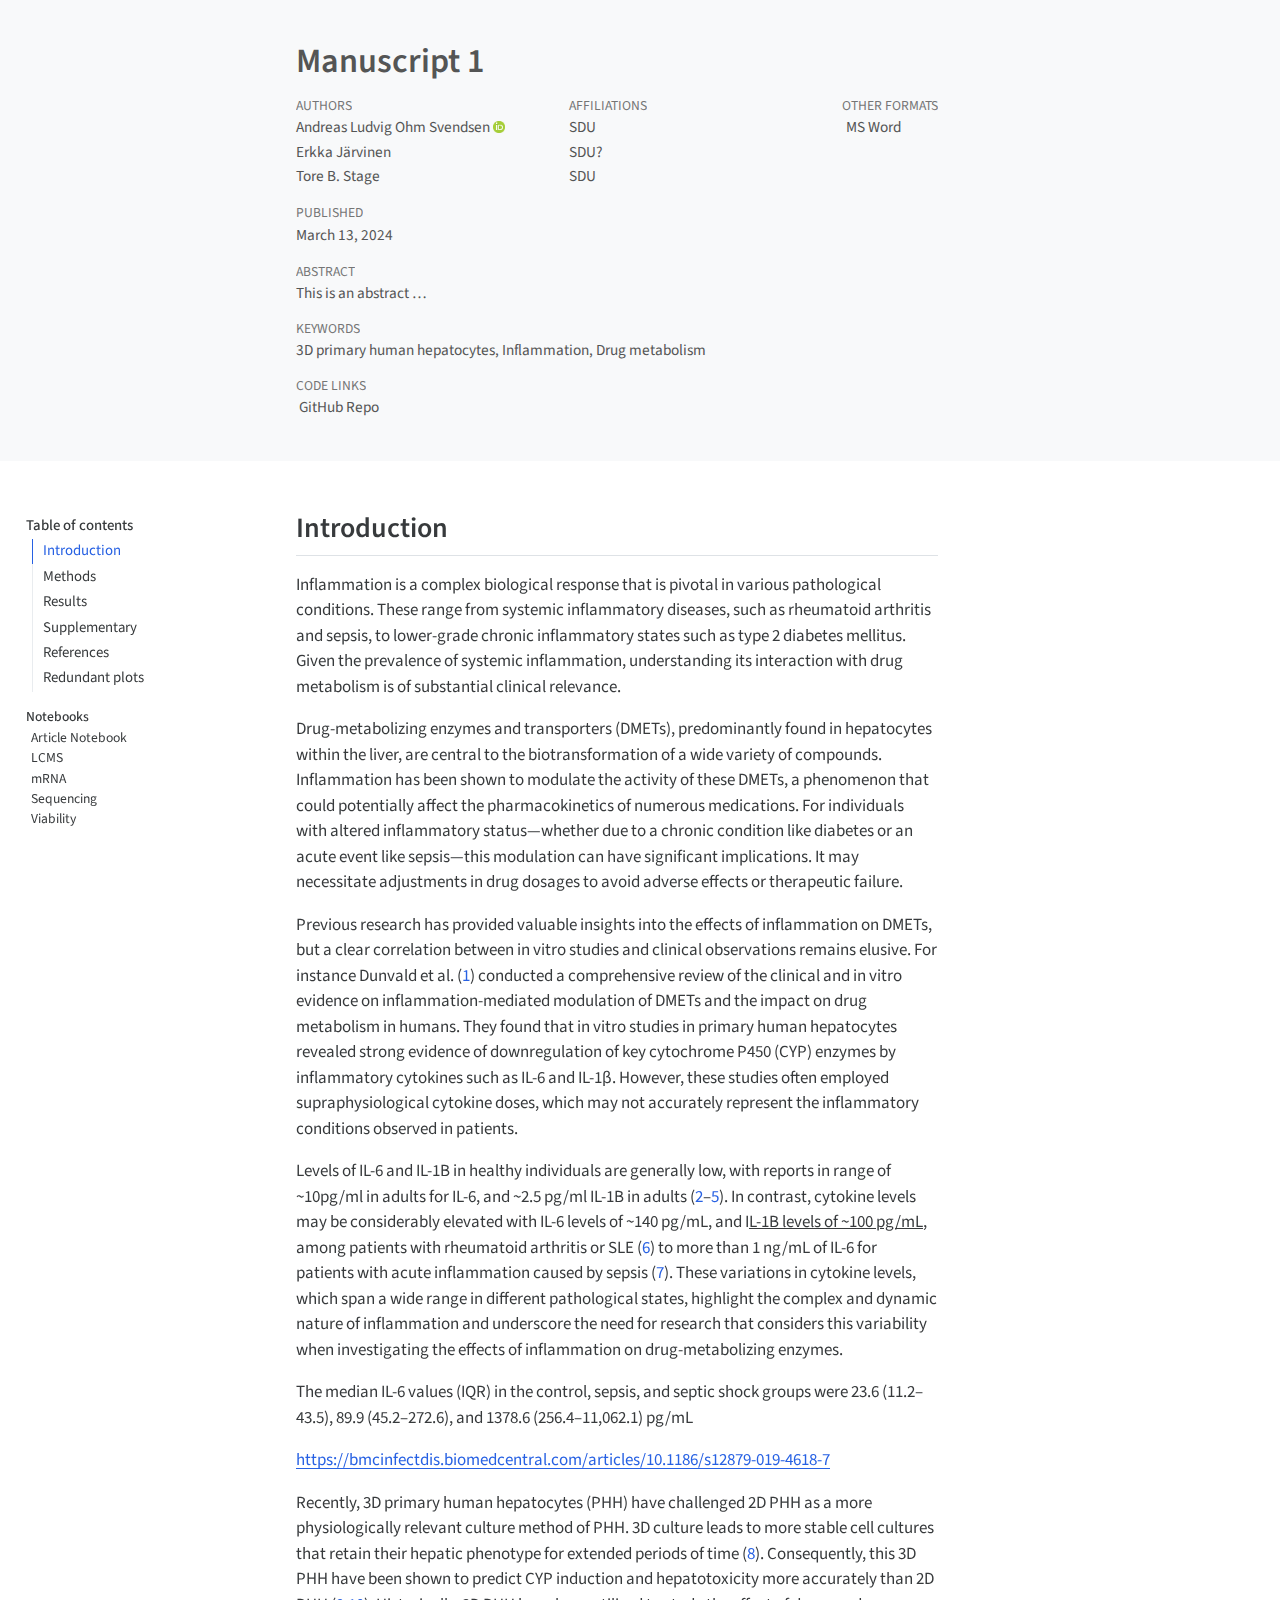
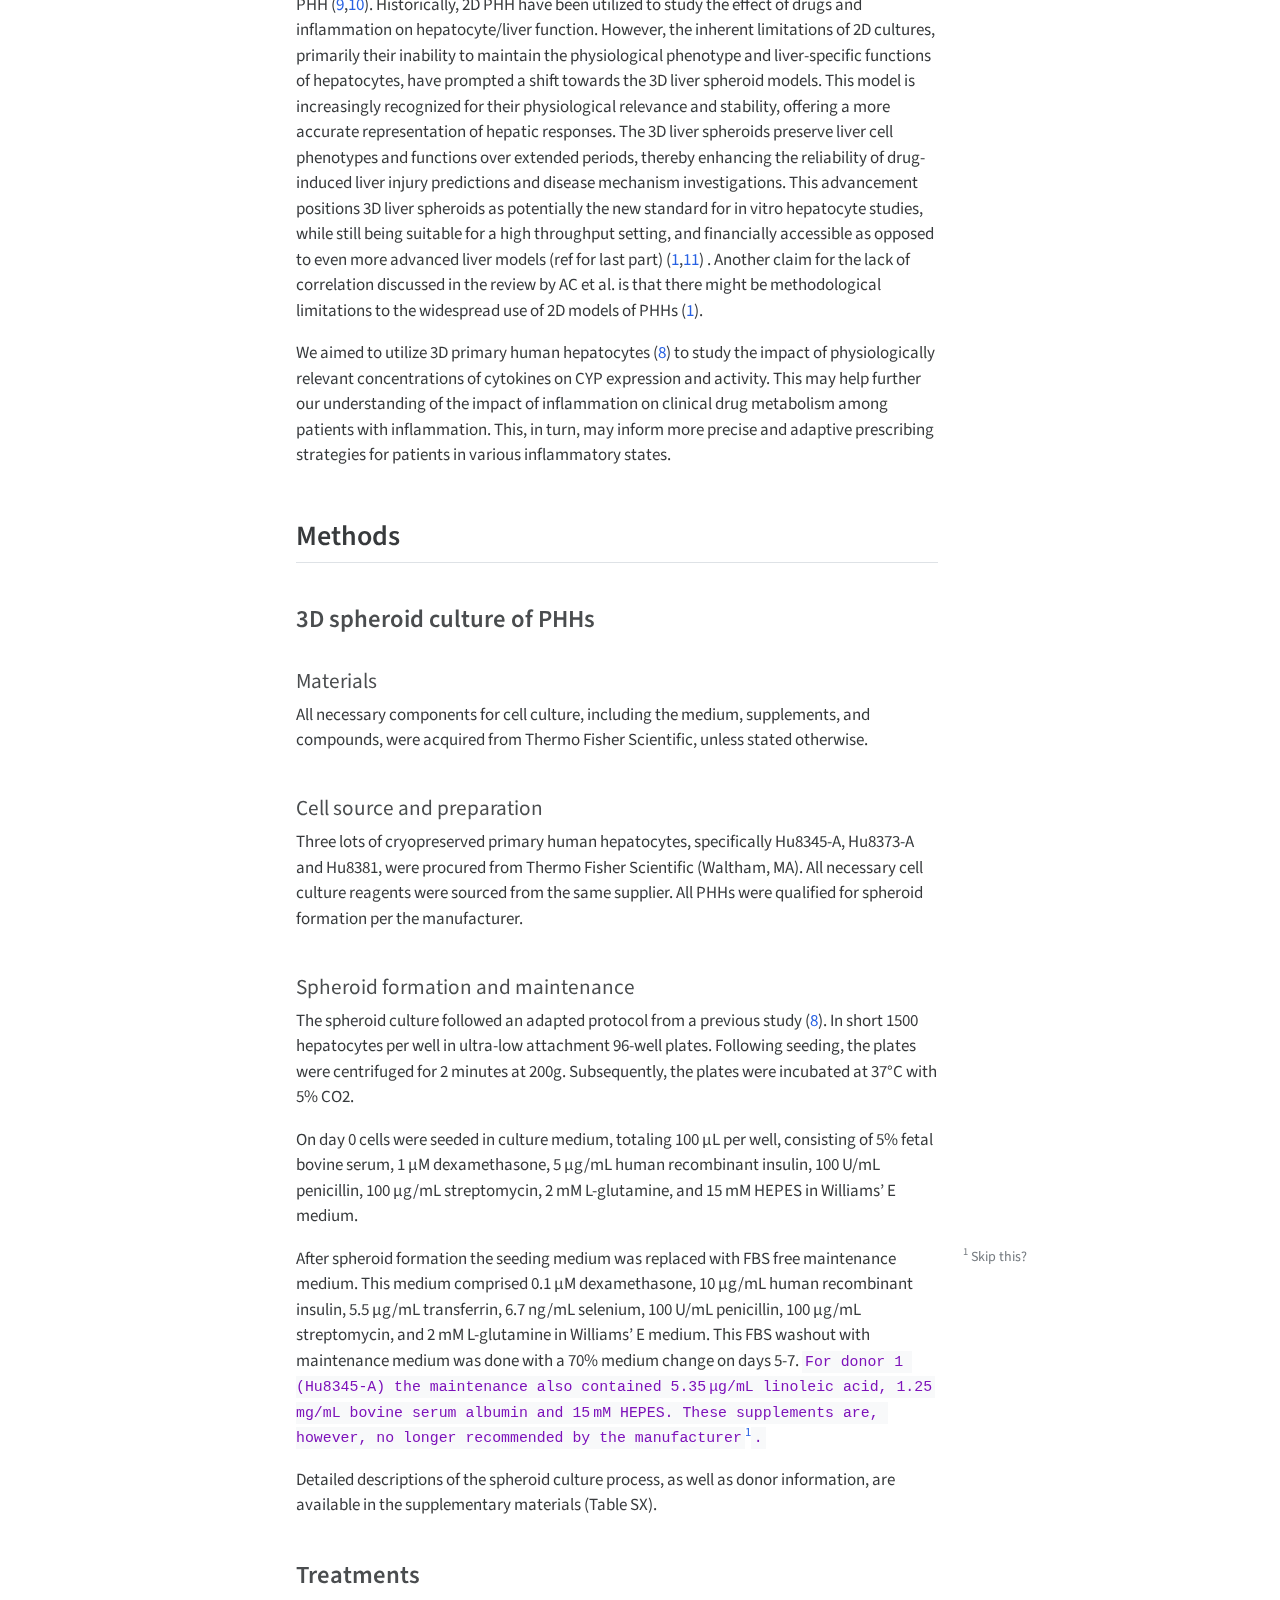
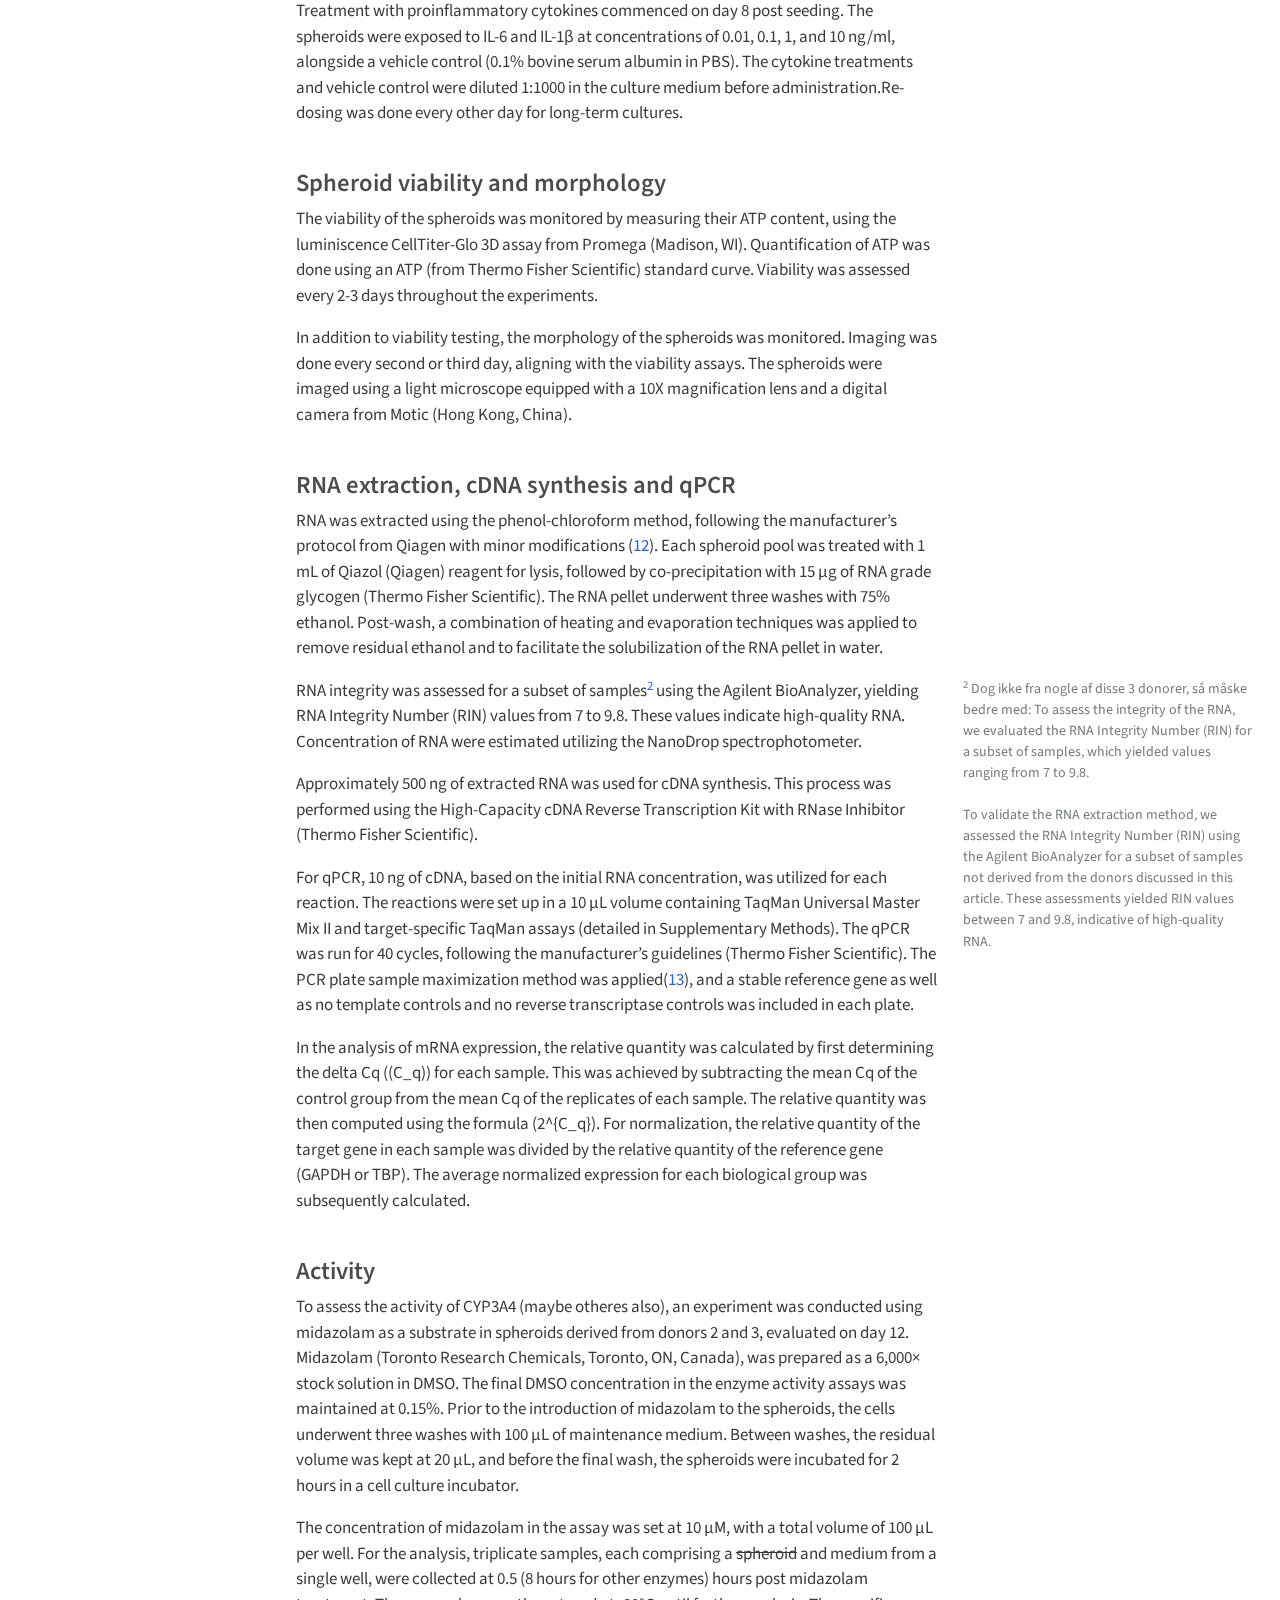
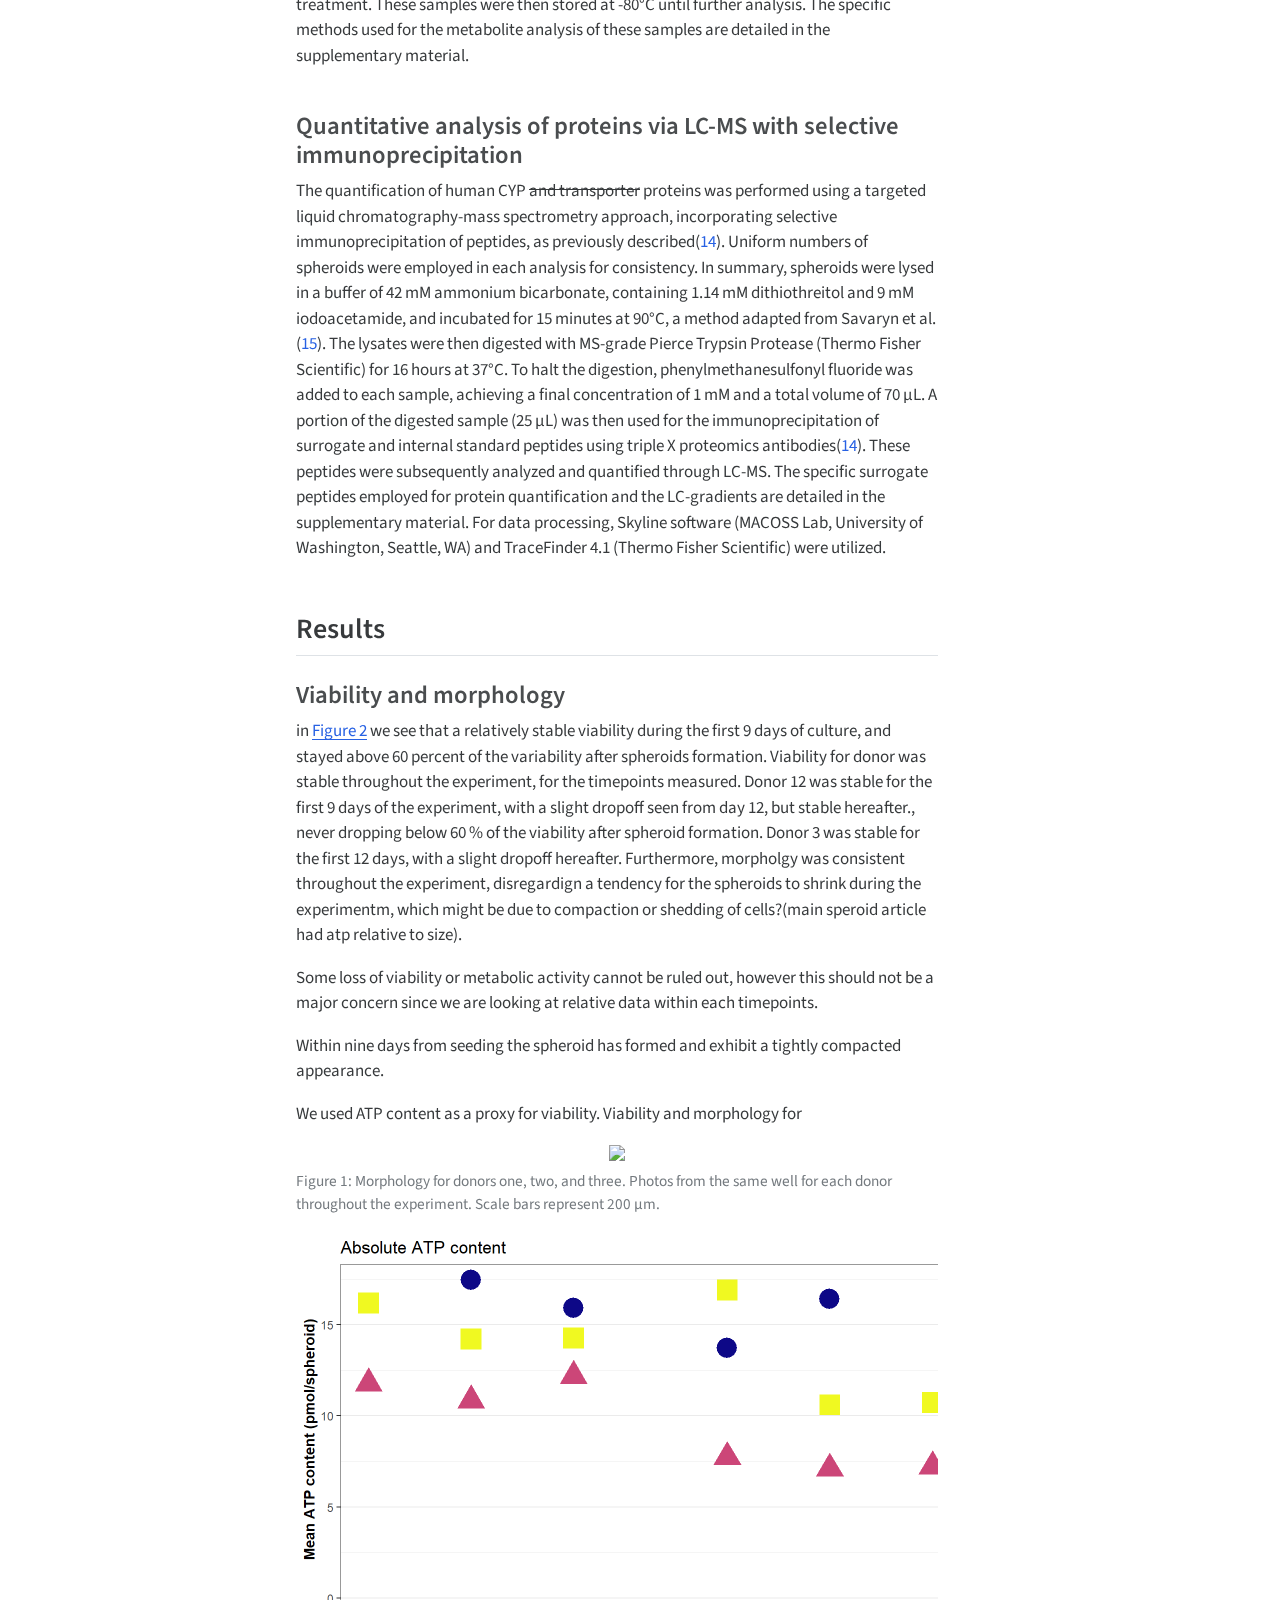
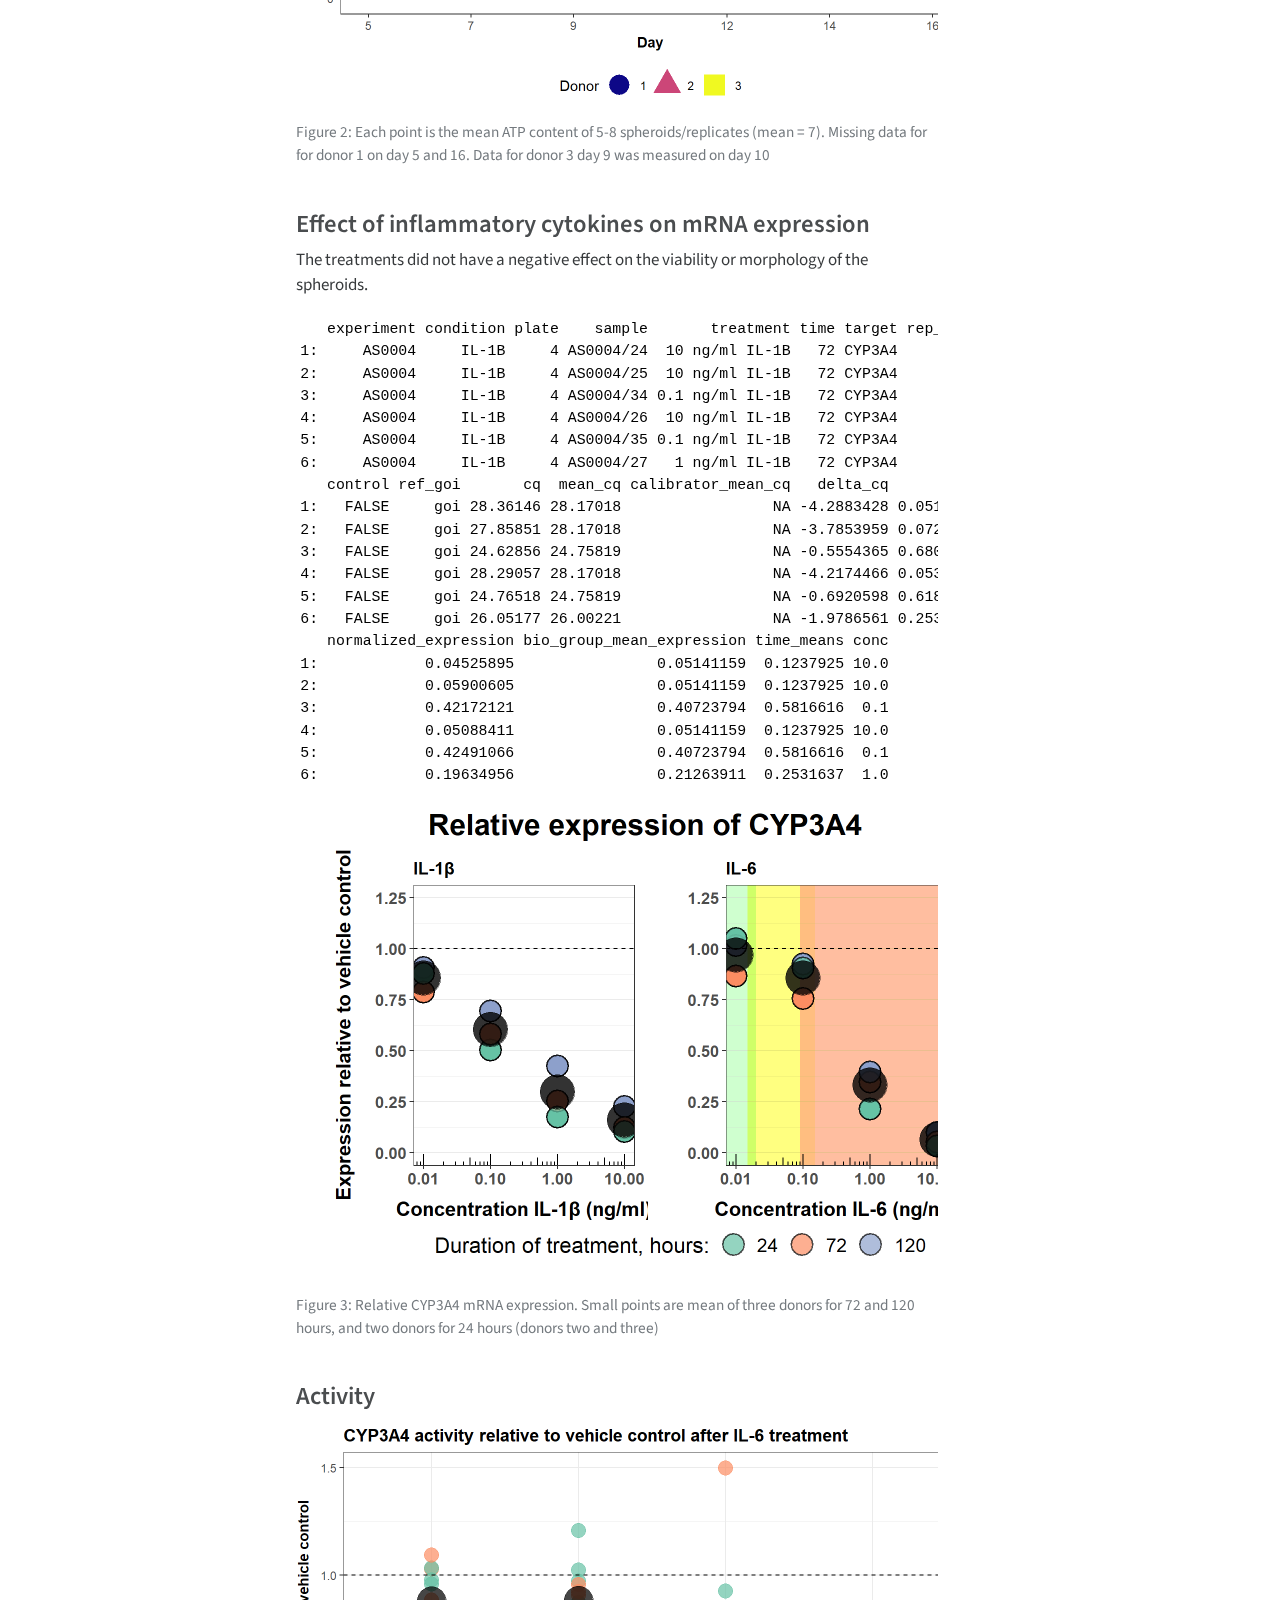
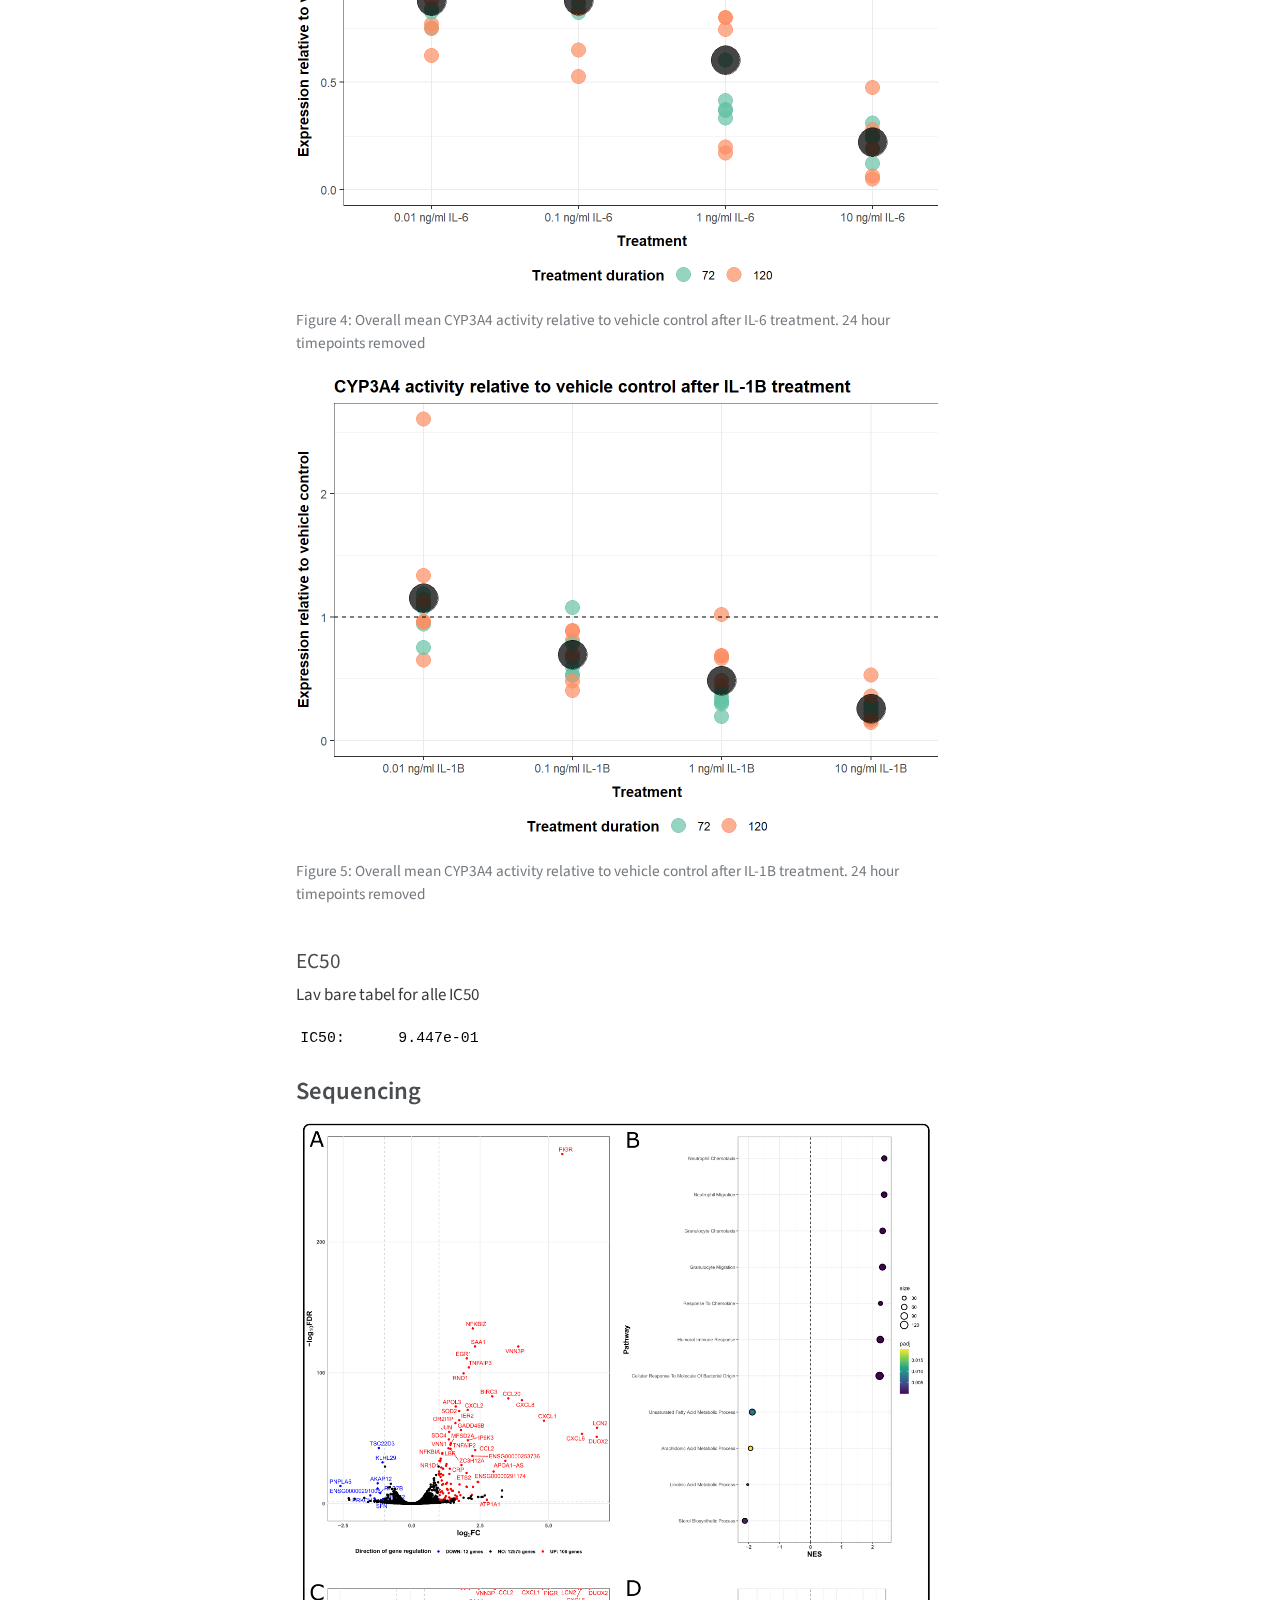
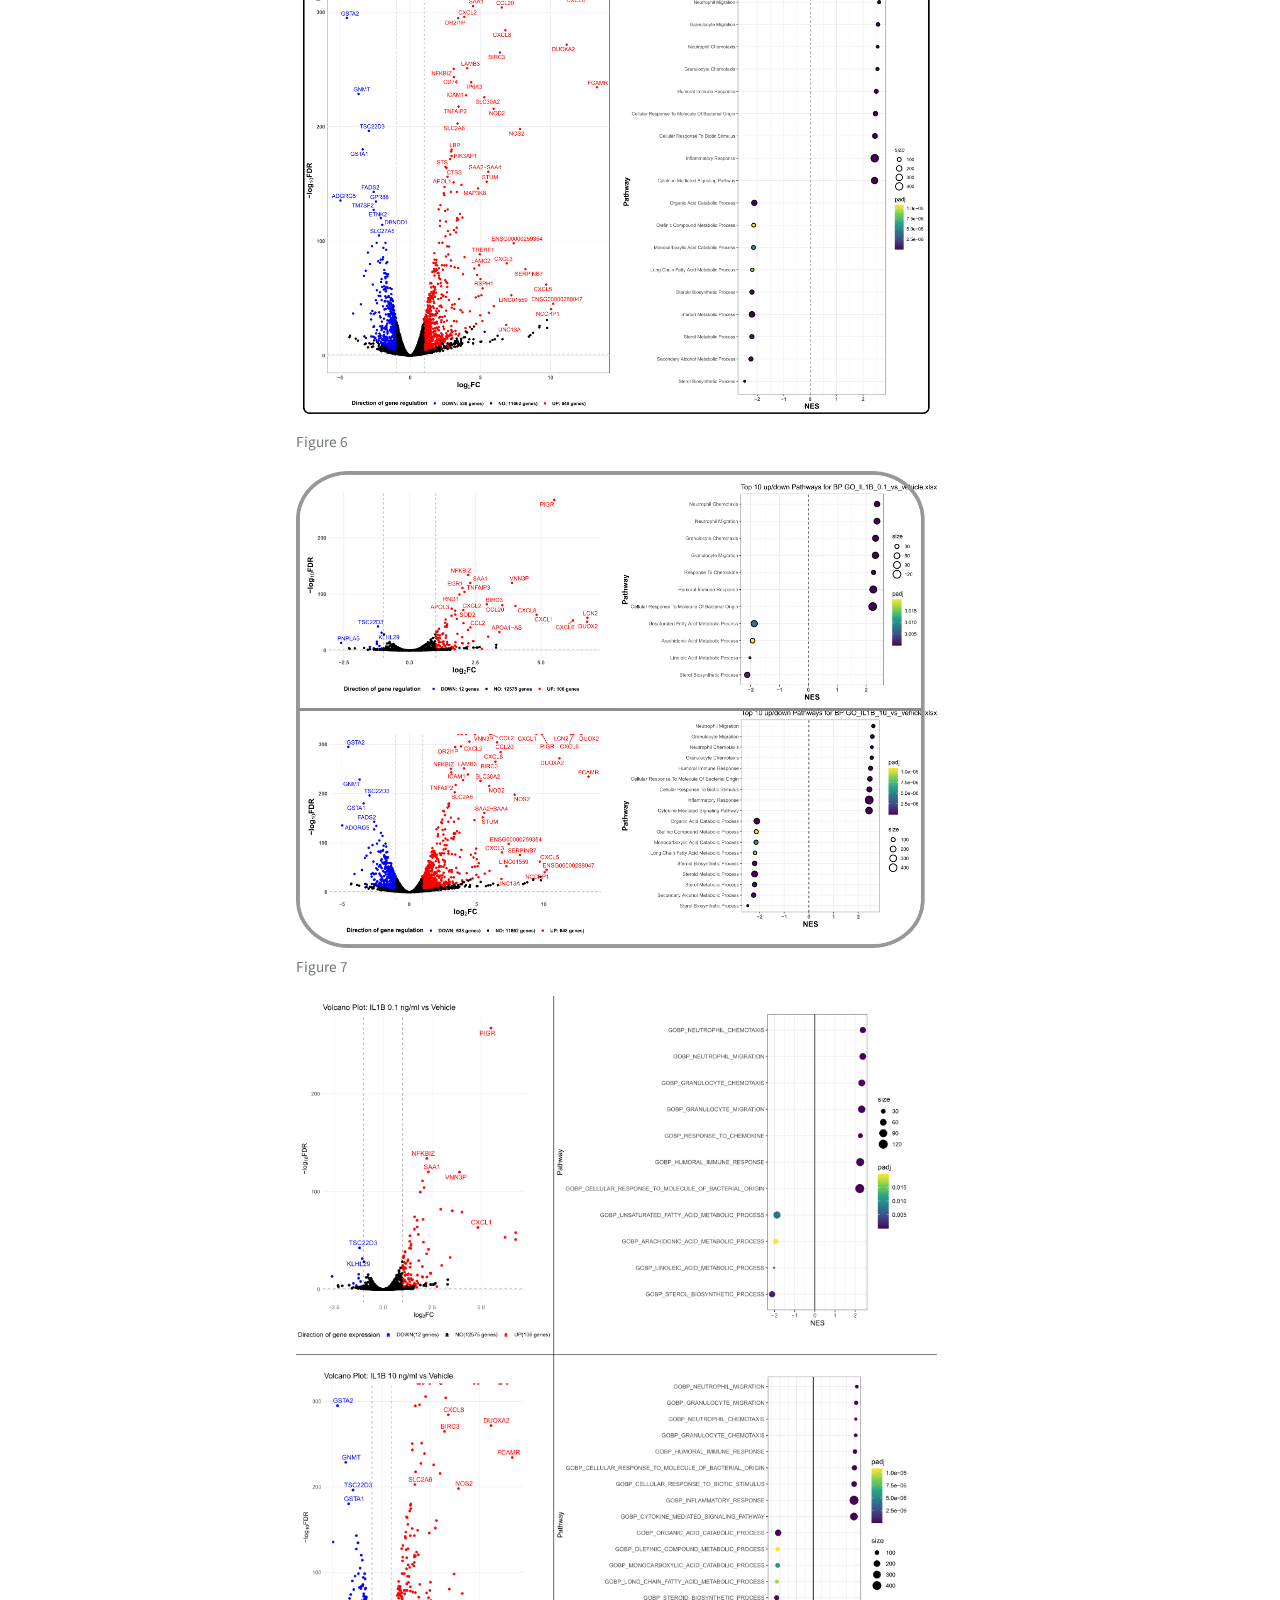
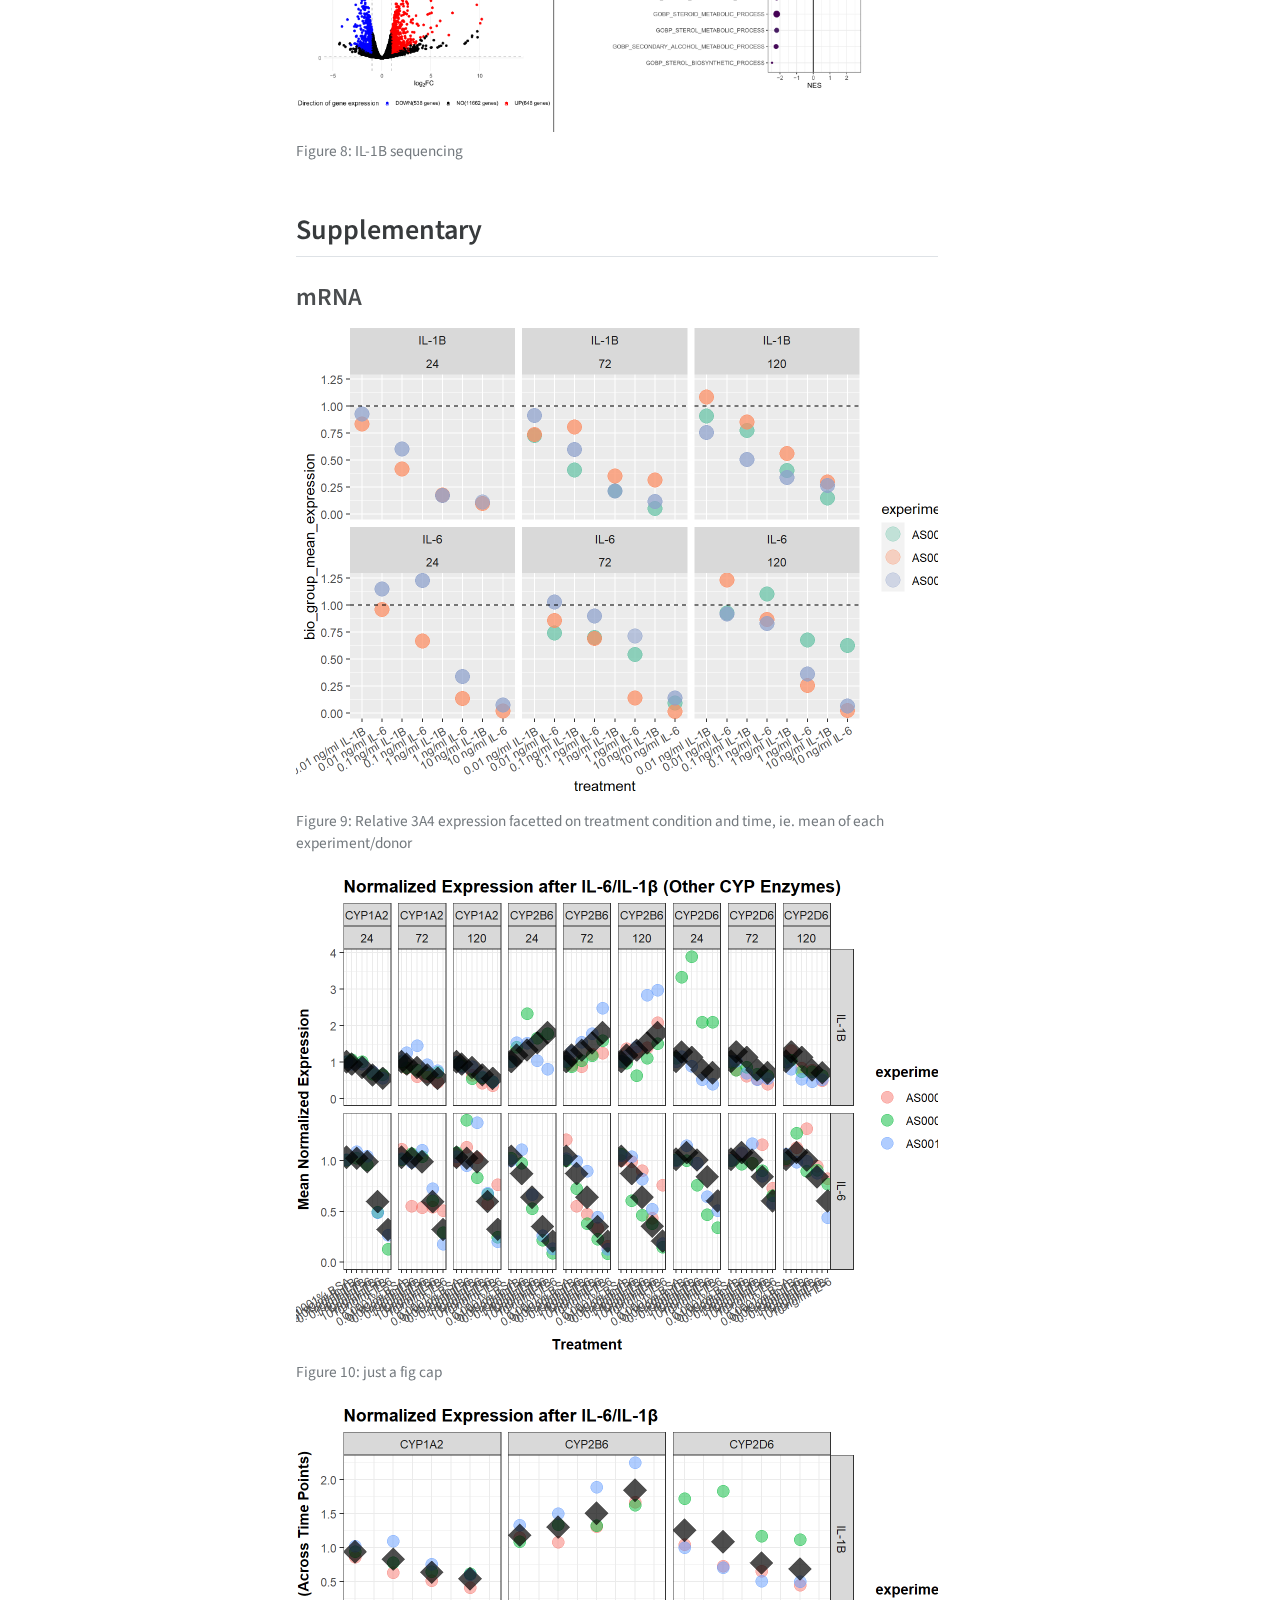
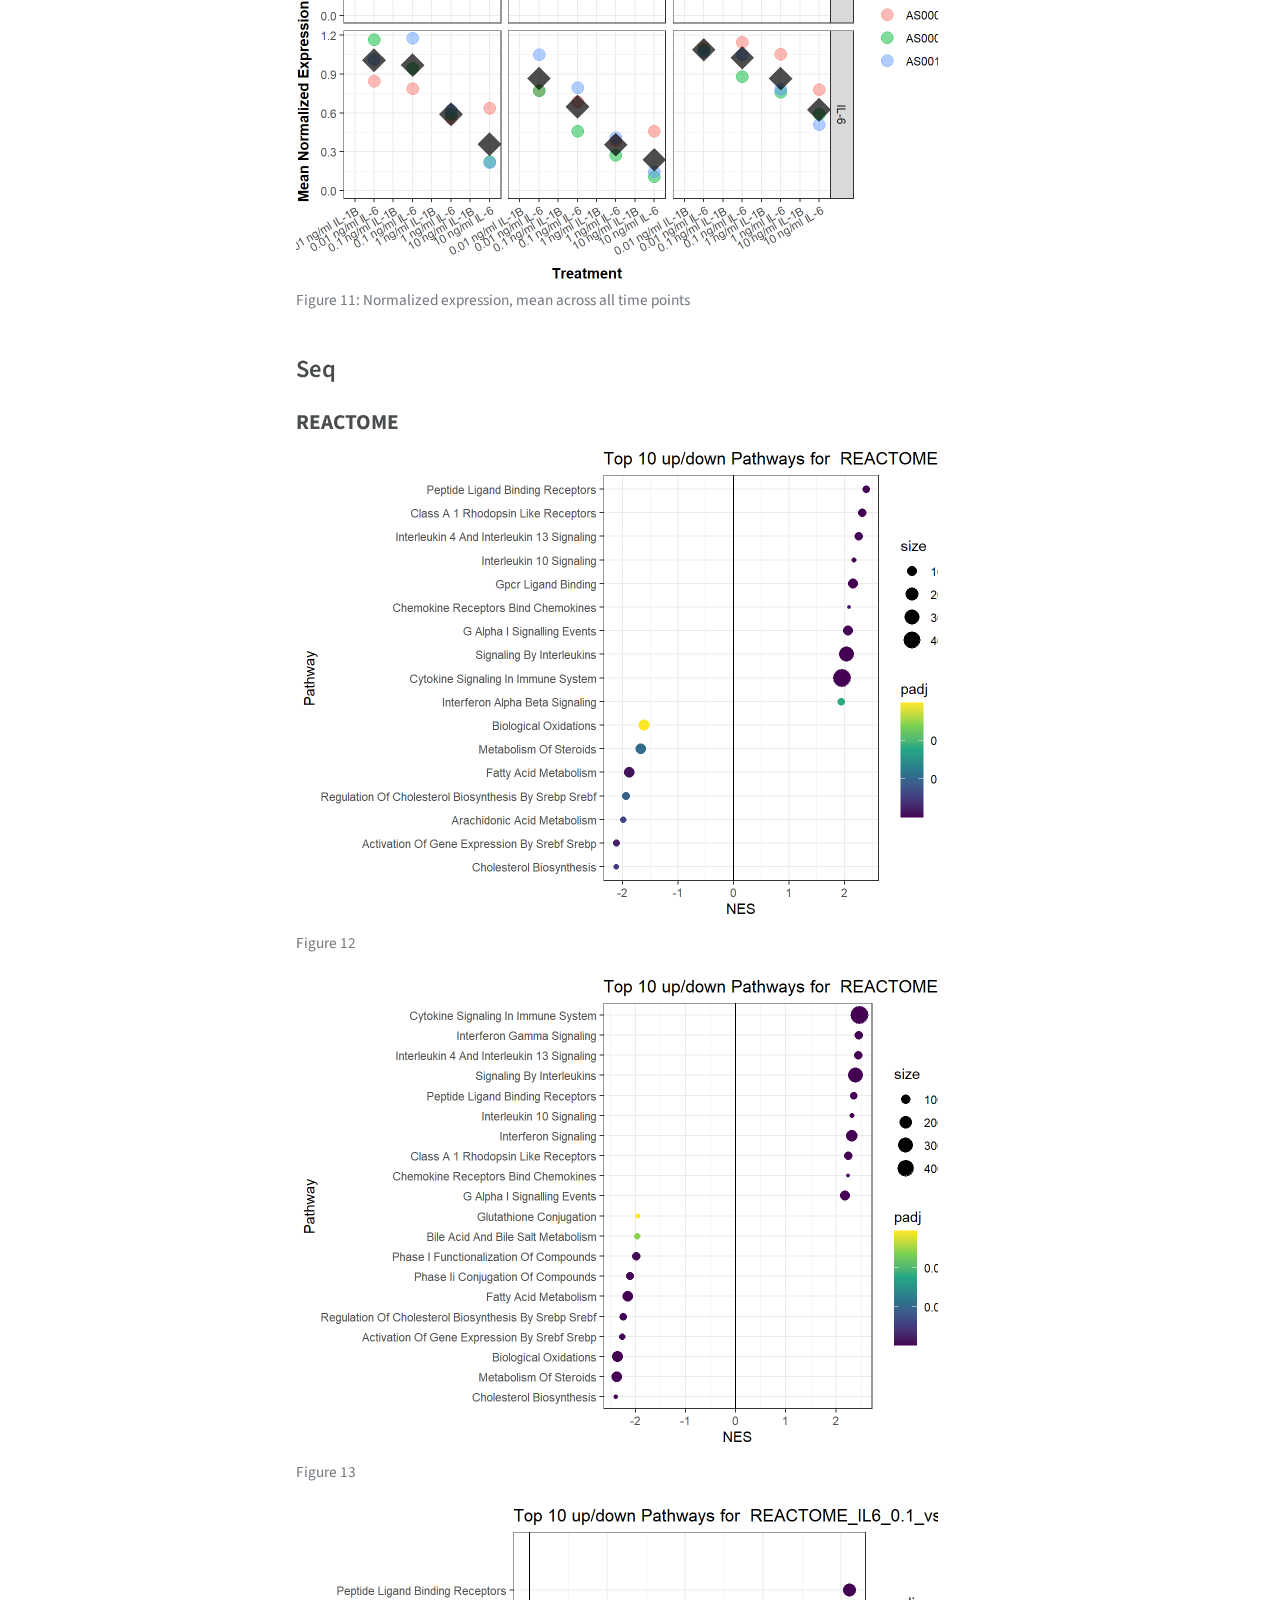
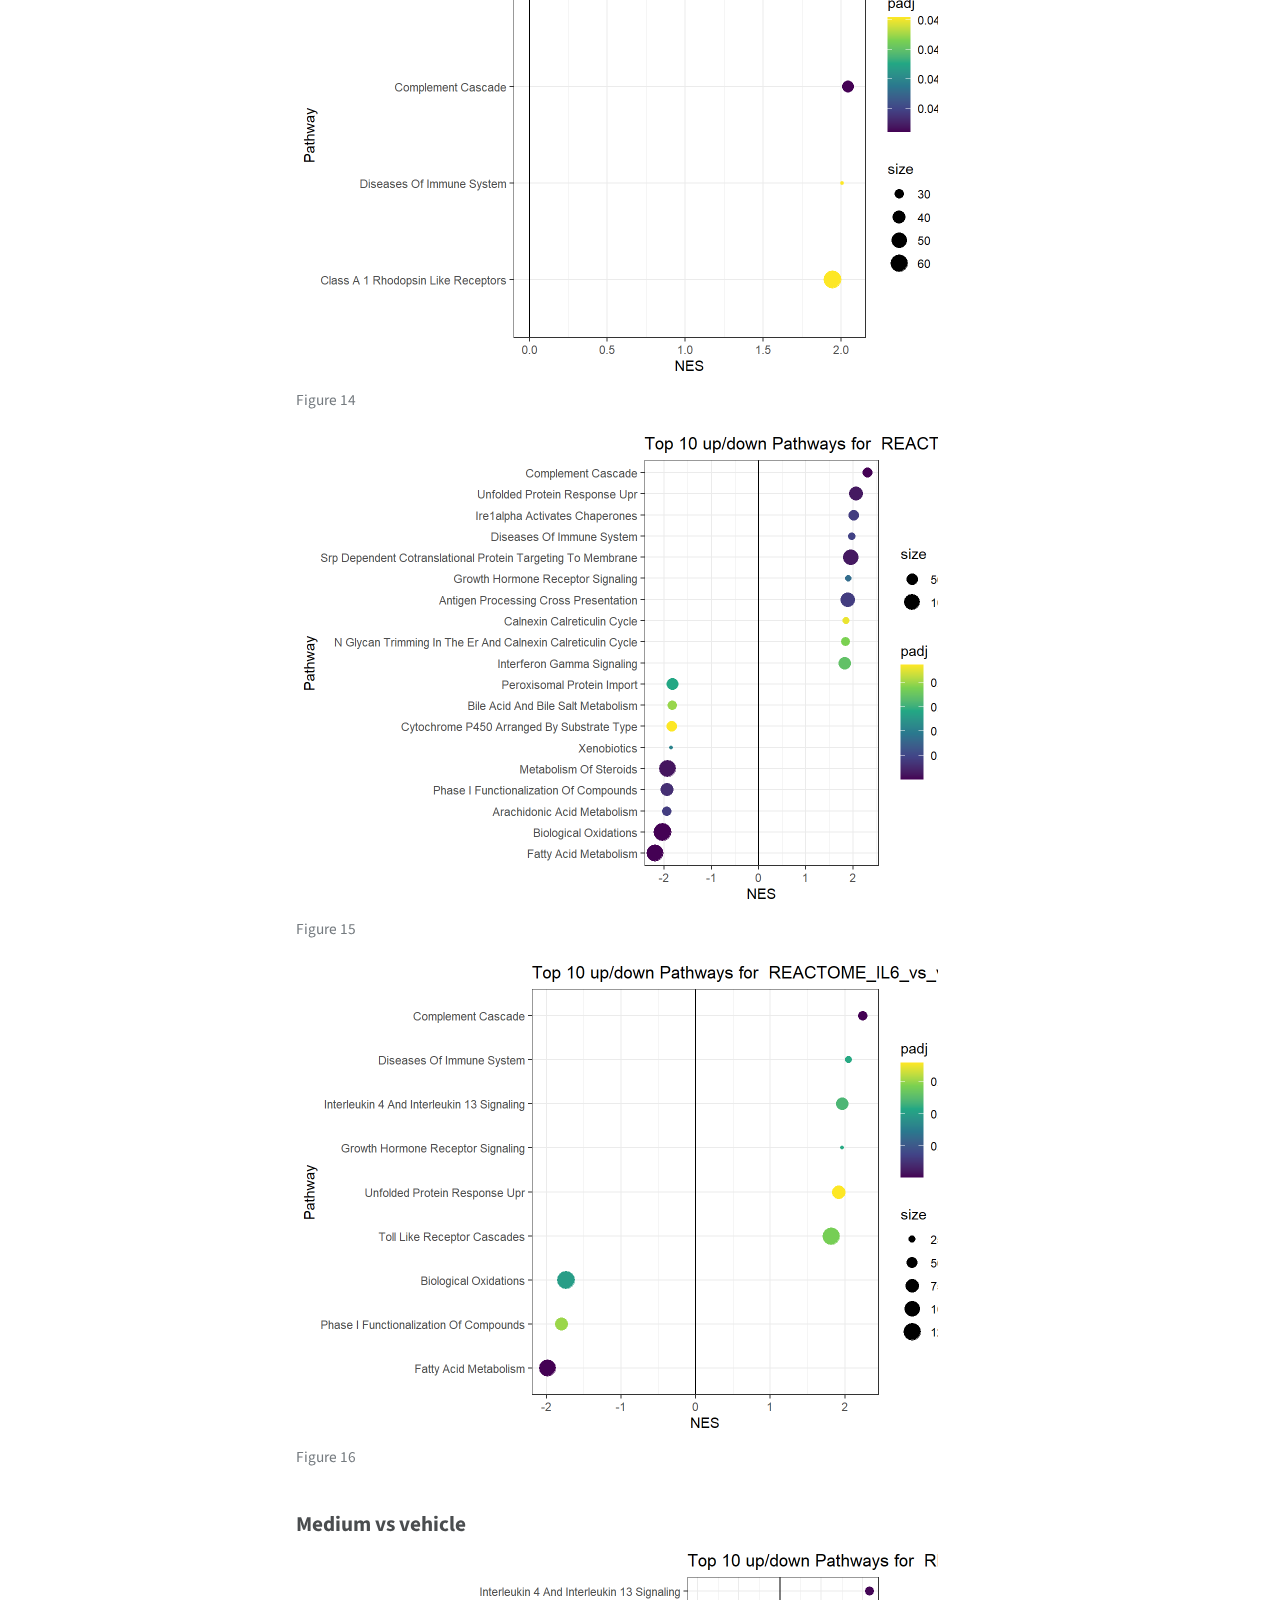
==== commit 5733d006: "Built site for gh-pages" ====
--- a/index.html
+++ b/index.html
@@ -9,7 +9,7 @@
 <meta name="author" content="Andreas Ludvig Ohm Svendsen">
 <meta name="author" content="Erkka Järvinen">
 <meta name="author" content="Tore B. Stage">
-<meta name="dcterms.date" content="2024-03-11">
+<meta name="dcterms.date" content="2024-03-13">
 <meta name="keywords" content="3D primary human hepatocytes, Inflammation, Drug metabolism">
 
 <title>Manuscript 1</title>
@@ -75,10 +75,10 @@
 <meta name="citation_author" content="Andreas Ludvig Ohm Svendsen">
 <meta name="citation_author" content="Erkka Järvinen">
 <meta name="citation_author" content="Tore B. Stage">
-<meta name="citation_publication_date" content="2024-03-11">
-<meta name="citation_cover_date" content="2024-03-11">
+<meta name="citation_publication_date" content="2024-03-13">
+<meta name="citation_cover_date" content="2024-03-13">
 <meta name="citation_year" content="2024">
-<meta name="citation_online_date" content="2024-03-11">
+<meta name="citation_online_date" content="2024-03-13">
 <meta name="citation_language" content="en">
 <meta name="citation_reference" content="citation_title=Strategies for the development of volcanic hazard maps in monogenetic volcanic fields: The example of La Palma (Canary Islands);,citation_author=José Marrero;,citation_author=Alicia García;,citation_author=Manuel Berrocoso;,citation_author=Ángeles Llinares;,citation_author=Antonio Rodríguez-Losada;,citation_author=R. Ortiz;,citation_publication_date=2019-07;,citation_cover_date=2019-07;,citation_year=2019;,citation_doi=10.1186/s13617-019-0085-5;,citation_volume=8;,citation_journal_title=Journal of Applied Volcanology;">
 <meta name="citation_reference" content="citation_title=Clinical and Molecular Perspectives on Inflammation-Mediated Regulation of Drug Metabolism and Transport;,citation_author=Ann-Cathrine Dalgård Dunvald;,citation_author=Erkka Järvinen;,citation_author=Christina Mortensen;,citation_author=Tore B. Stage;,citation_fulltext_html_url=https://onlinelibrary.wiley.com/doi/abs/10.1002/cpt.2432;,citation_issue=n/a;,citation_doi=10.1002/cpt.2432;,citation_volume=n/a;,citation_language=en;,citation_journal_title=Clinical Pharmacology &amp;amp;amp; Therapeutics;">
@@ -151,7 +151,7 @@
                 <div>
             <div class="quarto-title-meta-heading">Published</div>
             <div class="quarto-title-meta-contents">
-              <p class="date">March 11, 2024</p>
+              <p class="date">March 13, 2024</p>
             </div>
           </div>
           
@@ -231,6 +231,8 @@
 <p>Drug-metabolizing enzymes and transporters (DMETs), predominantly found in hepatocytes within the liver, are central to the biotransformation of a wide variety of compounds. Inflammation has been shown to modulate the activity of these DMETs, a phenomenon that could potentially affect the pharmacokinetics of numerous medications. For individuals with altered inflammatory status—whether due to a chronic condition like diabetes or an acute event like sepsis—this modulation can have significant implications. It may necessitate adjustments in drug dosages to avoid adverse effects or therapeutic failure.</p>
 <p>Previous research has provided valuable insights into the effects of inflammation on DMETs, but a clear correlation between in vitro studies and clinical observations remains elusive. For instance Dunvald et al. <span class="citation" data-cites="dunvald">(<a href="#ref-dunvald" role="doc-biblioref">1</a>)</span> conducted a comprehensive review of the clinical and in vitro evidence on inflammation-mediated modulation of DMETs and the impact on drug metabolism in humans. They found that in vitro studies in primary human hepatocytes revealed strong evidence of downregulation of key cytochrome P450 (CYP) enzymes by inflammatory cytokines such as IL-6 and IL-1β. However, these studies often employed supraphysiological cytokine doses, which may not accurately represent the inflammatory conditions observed in patients.</p>
 <p>Levels of IL-6 and IL-1B in healthy individuals are generally low, with reports in range of ~10pg/ml in adults for IL-6, and ~2.5 pg/ml IL-1B in adults <span class="citation" data-cites="kim2011 kleiner2013 said2021 strand2020">(<a href="#ref-kim2011" role="doc-biblioref">2</a>–<a href="#ref-strand2020" role="doc-biblioref">5</a>)</span>. In contrast, cytokine levels may be considerably elevated with IL-6 levels of ~140 pg/mL, and I<u>L-1B levels of ~100 pg/mL</u>, among patients with rheumatoid arthritis or SLE <span class="citation" data-cites="umare2014">(<a href="#ref-umare2014" role="doc-biblioref">6</a>)</span> to more than 1 ng/mL of IL-6 for patients with acute inflammation caused by sepsis <span class="citation" data-cites="franco2019">(<a href="#ref-franco2019" role="doc-biblioref">7</a>)</span>. These variations in cytokine levels, which span a wide range in different pathological states, highlight the complex and dynamic nature of inflammation and underscore the need for research that considers this variability when investigating the effects of inflammation on drug-metabolizing enzymes.</p>
+<p>The median IL-6 values (IQR) in the control, sepsis, and septic shock groups were 23.6 (11.2–43.5), 89.9 (45.2–272.6), and 1378.6 (256.4–11,062.1) pg/mL</p>
+<p><a href="https://bmcinfectdis.biomedcentral.com/articles/10.1186/s12879-019-4618-7" class="uri">https://bmcinfectdis.biomedcentral.com/articles/10.1186/s12879-019-4618-7</a></p>
 <p>Recently, 3D primary human hepatocytes (PHH) have challenged 2D PHH as a more physiologically relevant culture method of PHH. 3D culture leads to more stable cell cultures that retain their hepatic phenotype for extended periods of time <span class="citation" data-cites="bell2016">(<a href="#ref-bell2016" role="doc-biblioref">8</a>)</span>. Consequently, this 3D PHH have been shown to predict CYP induction and hepatotoxicity more accurately than 2D PHH <span class="citation" data-cites="bell2018 järvinen2023">(<a href="#ref-bell2018" role="doc-biblioref">9</a>,<a href="#ref-järvinen2023" role="doc-biblioref">10</a>)</span>. Historically, 2D PHH have been utilized to study the effect of drugs and inflammation on hepatocyte/liver function. However, the inherent limitations of 2D cultures, primarily their inability to maintain the physiological phenotype and liver-specific functions of hepatocytes, have prompted a shift towards the 3D liver spheroid models. This model is increasingly recognized for their physiological relevance and stability, offering a more accurate representation of hepatic responses. The 3D liver spheroids preserve liver cell phenotypes and functions over extended periods, thereby enhancing the reliability of drug-induced liver injury predictions and disease mechanism investigations. This advancement positions 3D liver spheroids as potentially the new standard for in vitro hepatocyte studies, while still being suitable for a high throughput setting, and financially accessible as opposed to even more advanced liver models (ref for last part) <span class="citation" data-cites="ingelman-sundberg dunvald">(<a href="#ref-dunvald" role="doc-biblioref">1</a>,<a href="#ref-ingelman-sundberg" role="doc-biblioref">11</a>)</span> . Another claim for the lack of correlation discussed in the review by AC et al.&nbsp;is that there might be methodological limitations to the widespread use of 2D models of PHHs <span class="citation" data-cites="dunvald">(<a href="#ref-dunvald" role="doc-biblioref">1</a>)</span>.</p>
 <p>We aimed to utilize 3D primary human hepatocytes <span class="citation" data-cites="bell2016">(<a href="#ref-bell2016" role="doc-biblioref">8</a>)</span> to study the impact of physiologically relevant concentrations of cytokines on CYP expression and activity. This may help further our understanding of the impact of inflammation on clinical drug metabolism among patients with inflammation. This, in turn, may inform more precise and adaptive prescribing strategies for patients in various inflammatory states.</p>
 </section>
@@ -322,14 +324,37 @@
 <h3 class="anchored" data-anchor-id="effect-of-inflammatory-cytokines-on-mrna-expression">Effect of inflammatory cytokines on mRNA expression</h3>
 <p>The treatments did not have a negative effect on the viability or morphology of the spheroids.</p>
 <div class="quarto-embed-nb-cell">
-<div id="cell-fig-mRNA-CYP3A4" class="cell">
-<div class="cell-output cell-output-display">
-<div id="fig-mrna-cyp3a4" class="quarto-figure quarto-figure-center quarto-float anchored">
-<figure class="quarto-float quarto-float-fig figure">
-<div aria-describedby="fig-mrna-cyp3a4-caption-0ceaefa1-69ba-4598-a22c-09a6ac19f8ca">
-<a href="index_files/figure-html/notebooks-qPCR-mRNA-fig-mrna-cyp3a4-output-1.png" class="lightbox" data-gallery="quarto-lightbox-gallery-3" title="Figure&nbsp;3: Relative CYP3A4 mRNA expression. Small points are mean of three donors for 72 and 120 hours, and two donors for 24 hours (donors two and three)"><img src="index_files/figure-html/notebooks-qPCR-mRNA-fig-mrna-cyp3a4-output-1.png" width="672" height="480" class="figure-img"></a>
-</div>
-<figcaption class="quarto-float-caption-bottom quarto-float-caption quarto-float-fig" id="fig-mrna-cyp3a4-caption-0ceaefa1-69ba-4598-a22c-09a6ac19f8ca">
+<div id="cell-fig-mRNA-CYP3A4-main" class="cell">
+<div class="cell-output cell-output-stdout">
+<pre><code>   experiment condition plate    sample       treatment time target rep_bio
+1:     AS0004     IL-1B     4 AS0004/24  10 ng/ml IL-1B   72 CYP3A4       1
+2:     AS0004     IL-1B     4 AS0004/25  10 ng/ml IL-1B   72 CYP3A4       2
+3:     AS0004     IL-1B     4 AS0004/34 0.1 ng/ml IL-1B   72 CYP3A4       1
+4:     AS0004     IL-1B     4 AS0004/26  10 ng/ml IL-1B   72 CYP3A4       3
+5:     AS0004     IL-1B     4 AS0004/35 0.1 ng/ml IL-1B   72 CYP3A4       2
+6:     AS0004     IL-1B     4 AS0004/27   1 ng/ml IL-1B   72 CYP3A4       1
+   control ref_goi       cq  mean_cq calibrator_mean_cq   delta_cq         rq
+1:   FALSE     goi 28.36146 28.17018                 NA -4.2883428 0.05117763
+2:   FALSE     goi 27.85851 28.17018                 NA -3.7853959 0.07252409
+3:   FALSE     goi 24.62856 24.75819                 NA -0.5554365 0.68045117
+4:   FALSE     goi 28.29057 28.17018                 NA -4.2174466 0.05375539
+5:   FALSE     goi 24.76518 24.75819                 NA -0.6920598 0.61896947
+6:   FALSE     goi 26.05177 26.00221                 NA -1.9786561 0.25372611
+   normalized_expression bio_group_mean_expression time_means conc
+1:            0.04525895                0.05141159  0.1237925 10.0
+2:            0.05900605                0.05141159  0.1237925 10.0
+3:            0.42172121                0.40723794  0.5816616  0.1
+4:            0.05088411                0.05141159  0.1237925 10.0
+5:            0.42491066                0.40723794  0.5816616  0.1
+6:            0.19634956                0.21263911  0.2531637  1.0</code></pre>
+</div>
+<div class="cell-output cell-output-display">
+<div id="fig-mrna-cyp3a4-main" class="quarto-figure quarto-figure-center quarto-float anchored">
+<figure class="quarto-float quarto-float-fig figure">
+<div aria-describedby="fig-mrna-cyp3a4-main-caption-0ceaefa1-69ba-4598-a22c-09a6ac19f8ca">
+<a href="index_files/figure-html/notebooks-qPCR-mRNA-fig-mrna-cyp3a4-main-output-2.png" class="lightbox" data-gallery="quarto-lightbox-gallery-3" title="Figure&nbsp;3: Relative CYP3A4 mRNA expression. Small points are mean of three donors for 72 and 120 hours, and two donors for 24 hours (donors two and three)"><img src="index_files/figure-html/notebooks-qPCR-mRNA-fig-mrna-cyp3a4-main-output-2.png" width="672" height="480" class="figure-img"></a>
+</div>
+<figcaption class="quarto-float-caption-bottom quarto-float-caption quarto-float-fig" id="fig-mrna-cyp3a4-main-caption-0ceaefa1-69ba-4598-a22c-09a6ac19f8ca">
 Figure&nbsp;3: Relative CYP3A4 mRNA expression. Small points are mean of three donors for 72 and 120 hours, and two donors for 24 hours (donors two and three)
 </figcaption>
 </figure>
@@ -380,23 +405,33 @@
 </section>
 <section id="sequencing" class="level3">
 <h3 class="anchored" data-anchor-id="sequencing">Sequencing</h3>
+<div id="fig-seq-3" class="quarto-figure quarto-figure-center quarto-float anchored">
+<figure class="quarto-float quarto-float-fig figure">
+<div aria-describedby="fig-seq-3-caption-0ceaefa1-69ba-4598-a22c-09a6ac19f8ca">
+<a href="images/main_seq_IL1B.png" class="lightbox" data-gallery="quarto-lightbox-gallery-6" title="Figure&nbsp;6: "><img src="images/main_seq_IL1B.png" id="fig-seq-3" class="img-fluid figure-img"></a>
+</div>
+<figcaption class="quarto-float-caption-bottom quarto-float-caption quarto-float-fig quarto-uncaptioned" id="fig-seq-3-caption-0ceaefa1-69ba-4598-a22c-09a6ac19f8ca">
+Figure&nbsp;6
+</figcaption>
+</figure>
+</div>
 <div id="fig-seq-1B" class="quarto-figure quarto-figure-center quarto-float anchored">
 <figure class="quarto-float quarto-float-fig figure">
 <div aria-describedby="fig-seq-1B-caption-0ceaefa1-69ba-4598-a22c-09a6ac19f8ca">
-<a href="images/seq_il1B_2.png" class="lightbox" data-gallery="quarto-lightbox-gallery-6" title="Figure&nbsp;6: "><img src="images/seq_il1B_2.png" id="fig-seq-1B" class="img-fluid figure-img"></a>
+<a href="images/seq_il1B_2.png" class="lightbox" data-gallery="quarto-lightbox-gallery-7" title="Figure&nbsp;7: "><img src="images/seq_il1B_2.png" id="fig-seq-1B" class="img-fluid figure-img"></a>
 </div>
 <figcaption class="quarto-float-caption-bottom quarto-float-caption quarto-float-fig quarto-uncaptioned" id="fig-seq-1B-caption-0ceaefa1-69ba-4598-a22c-09a6ac19f8ca">
-Figure&nbsp;6
+Figure&nbsp;7
 </figcaption>
 </figure>
 </div>
 <div id="fig-seq-il1b" class="quarto-figure quarto-figure-center quarto-float anchored">
 <figure class="quarto-float quarto-float-fig figure">
 <div aria-describedby="fig-seq-il1b-caption-0ceaefa1-69ba-4598-a22c-09a6ac19f8ca">
-<a href="images/seq_il1b.png" class="lightbox" data-gallery="quarto-lightbox-gallery-7" title="Figure&nbsp;7: IL-1B sequencing"><img src="images/seq_il1b.png" class="img-fluid figure-img"></a>
+<a href="images/seq_il1b.png" class="lightbox" data-gallery="quarto-lightbox-gallery-8" title="Figure&nbsp;8: IL-1B sequencing"><img src="images/seq_il1b.png" class="img-fluid figure-img"></a>
 </div>
 <figcaption class="quarto-float-caption-bottom quarto-float-caption quarto-float-fig" id="fig-seq-il1b-caption-0ceaefa1-69ba-4598-a22c-09a6ac19f8ca">
-Figure&nbsp;7: IL-1B sequencing
+Figure&nbsp;8: IL-1B sequencing
 </figcaption>
 </figure>
 </div>
@@ -412,10 +447,10 @@
 <div id="fig-cyp3a4_supp" class="quarto-figure quarto-figure-center quarto-float anchored">
 <figure class="quarto-float quarto-float-fig figure">
 <div aria-describedby="fig-cyp3a4_supp-caption-0ceaefa1-69ba-4598-a22c-09a6ac19f8ca">
-<a href="index_files/figure-html/notebooks-qPCR-mRNA-fig-cyp3a4_supp-output-1.png" class="lightbox" data-gallery="quarto-lightbox-gallery-8" title="Figure&nbsp;8: Relative 3A4 expression facetted on treatment condition and time, ie. mean of each experiment/donor"><img src="index_files/figure-html/notebooks-qPCR-mRNA-fig-cyp3a4_supp-output-1.png" width="672" height="480" class="figure-img"></a>
+<a href="index_files/figure-html/notebooks-qPCR-mRNA-fig-cyp3a4_supp-output-1.png" class="lightbox" data-gallery="quarto-lightbox-gallery-9" title="Figure&nbsp;9: Relative 3A4 expression facetted on treatment condition and time, ie. mean of each experiment/donor"><img src="index_files/figure-html/notebooks-qPCR-mRNA-fig-cyp3a4_supp-output-1.png" width="672" height="480" class="figure-img"></a>
 </div>
 <figcaption class="quarto-float-caption-bottom quarto-float-caption quarto-float-fig" id="fig-cyp3a4_supp-caption-0ceaefa1-69ba-4598-a22c-09a6ac19f8ca">
-Figure&nbsp;8: Relative 3A4 expression facetted on treatment condition and time, ie. mean of each experiment/donor
+Figure&nbsp;9: Relative 3A4 expression facetted on treatment condition and time, ie. mean of each experiment/donor
 </figcaption>
 </figure>
 </div>
@@ -428,10 +463,10 @@
 <div id="fig-rest_of_cyps" class="quarto-figure quarto-figure-center quarto-float anchored">
 <figure class="quarto-float quarto-float-fig figure">
 <div aria-describedby="fig-rest_of_cyps-caption-0ceaefa1-69ba-4598-a22c-09a6ac19f8ca">
-<a href="index_files/figure-html/notebooks-qPCR-mRNA-fig-rest_of_cyps-output-1.png" class="lightbox" data-gallery="quarto-lightbox-gallery-9" title="Figure&nbsp;9: just a fig cap"><img src="index_files/figure-html/notebooks-qPCR-mRNA-fig-rest_of_cyps-output-1.png" width="672" height="480" class="figure-img"></a>
+<a href="index_files/figure-html/notebooks-qPCR-mRNA-fig-rest_of_cyps-output-1.png" class="lightbox" data-gallery="quarto-lightbox-gallery-10" title="Figure&nbsp;10: just a fig cap"><img src="index_files/figure-html/notebooks-qPCR-mRNA-fig-rest_of_cyps-output-1.png" width="672" height="480" class="figure-img"></a>
 </div>
 <figcaption class="quarto-float-caption-bottom quarto-float-caption quarto-float-fig" id="fig-rest_of_cyps-caption-0ceaefa1-69ba-4598-a22c-09a6ac19f8ca">
-Figure&nbsp;9: just a fig cap
+Figure&nbsp;10: just a fig cap
 </figcaption>
 </figure>
 </div>
@@ -444,10 +479,10 @@
 <div id="fig-rest_of_cyps_overall_mean" class="quarto-figure quarto-figure-center quarto-float anchored">
 <figure class="quarto-float quarto-float-fig figure">
 <div aria-describedby="fig-rest_of_cyps_overall_mean-caption-0ceaefa1-69ba-4598-a22c-09a6ac19f8ca">
-<a href="index_files/figure-html/notebooks-qPCR-mRNA-fig-rest_of_cyps_overall_mean-output-1.png" class="lightbox" data-gallery="quarto-lightbox-gallery-10" title="Figure&nbsp;10: Normalized expression, mean across all time points"><img src="index_files/figure-html/notebooks-qPCR-mRNA-fig-rest_of_cyps_overall_mean-output-1.png" width="672" height="480" class="figure-img"></a>
+<a href="index_files/figure-html/notebooks-qPCR-mRNA-fig-rest_of_cyps_overall_mean-output-1.png" class="lightbox" data-gallery="quarto-lightbox-gallery-11" title="Figure&nbsp;11: Normalized expression, mean across all time points"><img src="index_files/figure-html/notebooks-qPCR-mRNA-fig-rest_of_cyps_overall_mean-output-1.png" width="672" height="480" class="figure-img"></a>
 </div>
 <figcaption class="quarto-float-caption-bottom quarto-float-caption quarto-float-fig" id="fig-rest_of_cyps_overall_mean-caption-0ceaefa1-69ba-4598-a22c-09a6ac19f8ca">
-Figure&nbsp;10: Normalized expression, mean across all time points
+Figure&nbsp;11: Normalized expression, mean across all time points
 </figcaption>
 </figure>
 </div>
@@ -462,13 +497,13 @@
 <div class="quarto-embed-nb-cell">
 <div id="cell-fig-reactome-il1b-0.1" class="cell">
 <div class="cell-output cell-output-display">
-<div id="fig-reactome-il1b-0.1" class="quarto-figure quarto-figure-center quarto-float anchored" height="480" width="672">
+<div id="fig-reactome-il1b-0.1" class="quarto-figure quarto-figure-center quarto-float anchored" width="672" height="480">
 <figure class="quarto-float quarto-float-fig figure">
 <div aria-describedby="fig-reactome-il1b-0.1-caption-0ceaefa1-69ba-4598-a22c-09a6ac19f8ca">
-<a href="index_files/figure-html/notebooks-seq-seq-fig-reactome-il1b-0.1-output-1.png" class="lightbox" data-gallery="quarto-lightbox-gallery-11" title="Figure&nbsp;11: "><img src="index_files/figure-html/notebooks-seq-seq-fig-reactome-il1b-0.1-output-1.png" id="fig-reactome-il1b-0.1" width="672" height="480" class="figure-img"></a>
+<a href="index_files/figure-html/notebooks-seq-seq-fig-reactome-il1b-0.1-output-1.png" class="lightbox" data-gallery="quarto-lightbox-gallery-12" title="Figure&nbsp;12: "><img src="index_files/figure-html/notebooks-seq-seq-fig-reactome-il1b-0.1-output-1.png" id="fig-reactome-il1b-0.1" width="672" height="480" class="figure-img"></a>
 </div>
 <figcaption class="quarto-float-caption-bottom quarto-float-caption quarto-float-fig quarto-uncaptioned" id="fig-reactome-il1b-0.1-caption-0ceaefa1-69ba-4598-a22c-09a6ac19f8ca">
-Figure&nbsp;11
+Figure&nbsp;12
 </figcaption>
 </figure>
 </div>
@@ -478,13 +513,13 @@
 <div class="quarto-embed-nb-cell">
 <div id="cell-fig-reactome-il1b-10" class="cell">
 <div class="cell-output cell-output-display">
-<div id="fig-reactome-il1b-10" class="quarto-figure quarto-figure-center quarto-float anchored" height="480" width="672">
+<div id="fig-reactome-il1b-10" class="quarto-figure quarto-figure-center quarto-float anchored" width="672" height="480">
 <figure class="quarto-float quarto-float-fig figure">
 <div aria-describedby="fig-reactome-il1b-10-caption-0ceaefa1-69ba-4598-a22c-09a6ac19f8ca">
-<a href="index_files/figure-html/notebooks-seq-seq-fig-reactome-il1b-10-output-1.png" class="lightbox" data-gallery="quarto-lightbox-gallery-12" title="Figure&nbsp;12: "><img src="index_files/figure-html/notebooks-seq-seq-fig-reactome-il1b-10-output-1.png" id="fig-reactome-il1b-10" width="672" height="480" class="figure-img"></a>
+<a href="index_files/figure-html/notebooks-seq-seq-fig-reactome-il1b-10-output-1.png" class="lightbox" data-gallery="quarto-lightbox-gallery-13" title="Figure&nbsp;13: "><img src="index_files/figure-html/notebooks-seq-seq-fig-reactome-il1b-10-output-1.png" id="fig-reactome-il1b-10" width="672" height="480" class="figure-img"></a>
 </div>
 <figcaption class="quarto-float-caption-bottom quarto-float-caption quarto-float-fig quarto-uncaptioned" id="fig-reactome-il1b-10-caption-0ceaefa1-69ba-4598-a22c-09a6ac19f8ca">
-Figure&nbsp;12
+Figure&nbsp;13
 </figcaption>
 </figure>
 </div>
@@ -494,13 +529,13 @@
 <div class="quarto-embed-nb-cell">
 <div id="cell-fig-reactome-il6-0.1" class="cell">
 <div class="cell-output cell-output-display">
-<div id="fig-reactome-il6-0.1" class="quarto-figure quarto-figure-center quarto-float anchored" height="480" width="672">
+<div id="fig-reactome-il6-0.1" class="quarto-figure quarto-figure-center quarto-float anchored" width="672" height="480">
 <figure class="quarto-float quarto-float-fig figure">
 <div aria-describedby="fig-reactome-il6-0.1-caption-0ceaefa1-69ba-4598-a22c-09a6ac19f8ca">
-<a href="index_files/figure-html/notebooks-seq-seq-fig-reactome-il6-0.1-output-1.png" class="lightbox" data-gallery="quarto-lightbox-gallery-13" title="Figure&nbsp;13: "><img src="index_files/figure-html/notebooks-seq-seq-fig-reactome-il6-0.1-output-1.png" id="fig-reactome-il6-0.1" width="672" height="480" class="figure-img"></a>
+<a href="index_files/figure-html/notebooks-seq-seq-fig-reactome-il6-0.1-output-1.png" class="lightbox" data-gallery="quarto-lightbox-gallery-14" title="Figure&nbsp;14: "><img src="index_files/figure-html/notebooks-seq-seq-fig-reactome-il6-0.1-output-1.png" id="fig-reactome-il6-0.1" width="672" height="480" class="figure-img"></a>
 </div>
 <figcaption class="quarto-float-caption-bottom quarto-float-caption quarto-float-fig quarto-uncaptioned" id="fig-reactome-il6-0.1-caption-0ceaefa1-69ba-4598-a22c-09a6ac19f8ca">
-Figure&nbsp;13
+Figure&nbsp;14
 </figcaption>
 </figure>
 </div>
@@ -510,13 +545,13 @@
 <div class="quarto-embed-nb-cell">
 <div id="cell-fig-reactome-il6-10" class="cell">
 <div class="cell-output cell-output-display">
-<div id="fig-reactome-il6-10" class="quarto-figure quarto-figure-center quarto-float anchored" height="480" width="672">
+<div id="fig-reactome-il6-10" class="quarto-figure quarto-figure-center quarto-float anchored" width="672" height="480">
 <figure class="quarto-float quarto-float-fig figure">
 <div aria-describedby="fig-reactome-il6-10-caption-0ceaefa1-69ba-4598-a22c-09a6ac19f8ca">
-<a href="index_files/figure-html/notebooks-seq-seq-fig-reactome-il6-10-output-1.png" class="lightbox" data-gallery="quarto-lightbox-gallery-14" title="Figure&nbsp;14: "><img src="index_files/figure-html/notebooks-seq-seq-fig-reactome-il6-10-output-1.png" id="fig-reactome-il6-10" width="672" height="480" class="figure-img"></a>
+<a href="index_files/figure-html/notebooks-seq-seq-fig-reactome-il6-10-output-1.png" class="lightbox" data-gallery="quarto-lightbox-gallery-15" title="Figure&nbsp;15: "><img src="index_files/figure-html/notebooks-seq-seq-fig-reactome-il6-10-output-1.png" id="fig-reactome-il6-10" width="672" height="480" class="figure-img"></a>
 </div>
 <figcaption class="quarto-float-caption-bottom quarto-float-caption quarto-float-fig quarto-uncaptioned" id="fig-reactome-il6-10-caption-0ceaefa1-69ba-4598-a22c-09a6ac19f8ca">
-Figure&nbsp;14
+Figure&nbsp;15
 </figcaption>
 </figure>
 </div>
@@ -526,13 +561,13 @@
 <div class="quarto-embed-nb-cell">
 <div id="cell-fig-reactome-il6-combined" class="cell">
 <div class="cell-output cell-output-display">
-<div id="fig-reactome-il6-combined" class="quarto-figure quarto-figure-center quarto-float anchored" height="480" width="672">
+<div id="fig-reactome-il6-combined" class="quarto-figure quarto-figure-center quarto-float anchored" width="672" height="480">
 <figure class="quarto-float quarto-float-fig figure">
 <div aria-describedby="fig-reactome-il6-combined-caption-0ceaefa1-69ba-4598-a22c-09a6ac19f8ca">
-<a href="index_files/figure-html/notebooks-seq-seq-fig-reactome-il6-combined-output-1.png" class="lightbox" data-gallery="quarto-lightbox-gallery-15" title="Figure&nbsp;15: "><img src="index_files/figure-html/notebooks-seq-seq-fig-reactome-il6-combined-output-1.png" id="fig-reactome-il6-combined" width="672" height="480" class="figure-img"></a>
+<a href="index_files/figure-html/notebooks-seq-seq-fig-reactome-il6-combined-output-1.png" class="lightbox" data-gallery="quarto-lightbox-gallery-16" title="Figure&nbsp;16: "><img src="index_files/figure-html/notebooks-seq-seq-fig-reactome-il6-combined-output-1.png" id="fig-reactome-il6-combined" width="672" height="480" class="figure-img"></a>
 </div>
 <figcaption class="quarto-float-caption-bottom quarto-float-caption quarto-float-fig quarto-uncaptioned" id="fig-reactome-il6-combined-caption-0ceaefa1-69ba-4598-a22c-09a6ac19f8ca">
-Figure&nbsp;15
+Figure&nbsp;16
 </figcaption>
 </figure>
 </div>
@@ -545,13 +580,13 @@
 <div class="quarto-embed-nb-cell">
 <div id="cell-fig-reactome-medium" class="cell">
 <div class="cell-output cell-output-display">
-<div id="fig-reactome-medium" class="quarto-figure quarto-figure-center quarto-float anchored" height="480" width="672">
+<div id="fig-reactome-medium" class="quarto-figure quarto-figure-center quarto-float anchored" width="672" height="480">
 <figure class="quarto-float quarto-float-fig figure">
 <div aria-describedby="fig-reactome-medium-caption-0ceaefa1-69ba-4598-a22c-09a6ac19f8ca">
-<a href="index_files/figure-html/notebooks-seq-seq-fig-reactome-medium-output-1.png" class="lightbox" data-gallery="quarto-lightbox-gallery-16" title="Figure&nbsp;16: "><img src="index_files/figure-html/notebooks-seq-seq-fig-reactome-medium-output-1.png" id="fig-reactome-medium" width="672" height="480" class="figure-img"></a>
+<a href="index_files/figure-html/notebooks-seq-seq-fig-reactome-medium-output-1.png" class="lightbox" data-gallery="quarto-lightbox-gallery-17" title="Figure&nbsp;17: "><img src="index_files/figure-html/notebooks-seq-seq-fig-reactome-medium-output-1.png" id="fig-reactome-medium" width="672" height="480" class="figure-img"></a>
 </div>
 <figcaption class="quarto-float-caption-bottom quarto-float-caption quarto-float-fig quarto-uncaptioned" id="fig-reactome-medium-caption-0ceaefa1-69ba-4598-a22c-09a6ac19f8ca">
-Figure&nbsp;16
+Figure&nbsp;17
 </figcaption>
 </figure>
 </div>
@@ -561,13 +596,13 @@
 <div class="quarto-embed-nb-cell">
 <div id="cell-fig-kegg-medium" class="cell">
 <div class="cell-output cell-output-display">
-<div id="fig-kegg-medium" class="quarto-figure quarto-figure-center quarto-float anchored" height="480" width="672">
+<div id="fig-kegg-medium" class="quarto-figure quarto-figure-center quarto-float anchored" width="672" height="480">
 <figure class="quarto-float quarto-float-fig figure">
 <div aria-describedby="fig-kegg-medium-caption-0ceaefa1-69ba-4598-a22c-09a6ac19f8ca">
-<a href="index_files/figure-html/notebooks-seq-seq-fig-kegg-medium-output-1.png" class="lightbox" data-gallery="quarto-lightbox-gallery-17" title="Figure&nbsp;17: "><img src="index_files/figure-html/notebooks-seq-seq-fig-kegg-medium-output-1.png" id="fig-kegg-medium" width="672" height="480" class="figure-img"></a>
+<a href="index_files/figure-html/notebooks-seq-seq-fig-kegg-medium-output-1.png" class="lightbox" data-gallery="quarto-lightbox-gallery-18" title="Figure&nbsp;18: "><img src="index_files/figure-html/notebooks-seq-seq-fig-kegg-medium-output-1.png" id="fig-kegg-medium" width="672" height="480" class="figure-img"></a>
 </div>
 <figcaption class="quarto-float-caption-bottom quarto-float-caption quarto-float-fig quarto-uncaptioned" id="fig-kegg-medium-caption-0ceaefa1-69ba-4598-a22c-09a6ac19f8ca">
-Figure&nbsp;17
+Figure&nbsp;18
 </figcaption>
 </figure>
 </div>
@@ -577,13 +612,13 @@
 <div class="quarto-embed-nb-cell">
 <div id="cell-fig-go-medium" class="cell" data-fig-width="12" data-fig-height="10">
 <div class="cell-output cell-output-display">
-<div id="fig-go-medium" class="quarto-figure quarto-figure-center quarto-float anchored" height="960" width="1152">
+<div id="fig-go-medium" class="quarto-figure quarto-figure-center quarto-float anchored" width="1152" height="960">
 <figure class="quarto-float quarto-float-fig figure">
 <div aria-describedby="fig-go-medium-caption-0ceaefa1-69ba-4598-a22c-09a6ac19f8ca">
-<a href="index_files/figure-html/notebooks-seq-seq-fig-go-medium-output-1.png" class="lightbox" data-gallery="quarto-lightbox-gallery-18" title="Figure&nbsp;18: "><img src="index_files/figure-html/notebooks-seq-seq-fig-go-medium-output-1.png" id="fig-go-medium" width="1152" height="960" class="figure-img"></a>
+<a href="index_files/figure-html/notebooks-seq-seq-fig-go-medium-output-1.png" class="lightbox" data-gallery="quarto-lightbox-gallery-19" title="Figure&nbsp;19: "><img src="index_files/figure-html/notebooks-seq-seq-fig-go-medium-output-1.png" id="fig-go-medium" width="1152" height="960" class="figure-img"></a>
 </div>
 <figcaption class="quarto-float-caption-bottom quarto-float-caption quarto-float-fig quarto-uncaptioned" id="fig-go-medium-caption-0ceaefa1-69ba-4598-a22c-09a6ac19f8ca">
-Figure&nbsp;18
+Figure&nbsp;19
 </figcaption>
 </figure>
 </div>
@@ -593,13 +628,13 @@
 <div class="quarto-embed-nb-cell">
 <div id="cell-fig-go-split-medium" class="cell">
 <div class="cell-output cell-output-display">
-<div id="fig-go-split-medium" class="quarto-figure quarto-figure-center quarto-float anchored" height="480" width="672">
+<div id="fig-go-split-medium" class="quarto-figure quarto-figure-center quarto-float anchored" width="672" height="480">
 <figure class="quarto-float quarto-float-fig figure">
 <div aria-describedby="fig-go-split-medium-caption-0ceaefa1-69ba-4598-a22c-09a6ac19f8ca">
-<a href="index_files/figure-html/notebooks-seq-seq-fig-go-split-medium-output-1.png" class="lightbox" data-gallery="quarto-lightbox-gallery-19" title="Figure&nbsp;19: "><img src="index_files/figure-html/notebooks-seq-seq-fig-go-split-medium-output-1.png" id="fig-go-split-medium" width="672" height="480" class="figure-img"></a>
+<a href="index_files/figure-html/notebooks-seq-seq-fig-go-split-medium-output-1.png" class="lightbox" data-gallery="quarto-lightbox-gallery-20" title="Figure&nbsp;20: "><img src="index_files/figure-html/notebooks-seq-seq-fig-go-split-medium-output-1.png" id="fig-go-split-medium" width="672" height="480" class="figure-img"></a>
 </div>
 <figcaption class="quarto-float-caption-bottom quarto-float-caption quarto-float-fig quarto-uncaptioned" id="fig-go-split-medium-caption-0ceaefa1-69ba-4598-a22c-09a6ac19f8ca">
-Figure&nbsp;19
+Figure&nbsp;20
 </figcaption>
 </figure>
 </div>
@@ -669,13 +704,13 @@
 <div class="quarto-embed-nb-cell">
 <div id="cell-fig-kegg-il1b-0.1" class="cell">
 <div class="cell-output cell-output-display">
-<div id="fig-kegg-il1b-0.1" class="quarto-figure quarto-figure-center quarto-float anchored" height="480" width="672">
+<div id="fig-kegg-il1b-0.1" class="quarto-figure quarto-figure-center quarto-float anchored" width="672" height="480">
 <figure class="quarto-float quarto-float-fig figure">
 <div aria-describedby="fig-kegg-il1b-0.1-caption-0ceaefa1-69ba-4598-a22c-09a6ac19f8ca">
-<a href="index_files/figure-html/notebooks-seq-seq-fig-kegg-il1b-0.1-output-1.png" class="lightbox" data-gallery="quarto-lightbox-gallery-20" title="Figure&nbsp;20: "><img src="index_files/figure-html/notebooks-seq-seq-fig-kegg-il1b-0.1-output-1.png" id="fig-kegg-il1b-0.1" width="672" height="480" class="figure-img"></a>
+<a href="index_files/figure-html/notebooks-seq-seq-fig-kegg-il1b-0.1-output-1.png" class="lightbox" data-gallery="quarto-lightbox-gallery-21" title="Figure&nbsp;21: "><img src="index_files/figure-html/notebooks-seq-seq-fig-kegg-il1b-0.1-output-1.png" id="fig-kegg-il1b-0.1" width="672" height="480" class="figure-img"></a>
 </div>
 <figcaption class="quarto-float-caption-bottom quarto-float-caption quarto-float-fig quarto-uncaptioned" id="fig-kegg-il1b-0.1-caption-0ceaefa1-69ba-4598-a22c-09a6ac19f8ca">
-Figure&nbsp;20
+Figure&nbsp;21
 </figcaption>
 </figure>
 </div>
@@ -685,13 +720,13 @@
 <div class="quarto-embed-nb-cell">
 <div id="cell-fig-kegg-il1b-10" class="cell">
 <div class="cell-output cell-output-display">
-<div id="fig-kegg-il1b-10" class="quarto-figure quarto-figure-center quarto-float anchored" height="480" width="672">
+<div id="fig-kegg-il1b-10" class="quarto-figure quarto-figure-center quarto-float anchored" width="672" height="480">
 <figure class="quarto-float quarto-float-fig figure">
 <div aria-describedby="fig-kegg-il1b-10-caption-0ceaefa1-69ba-4598-a22c-09a6ac19f8ca">
-<a href="index_files/figure-html/notebooks-seq-seq-fig-kegg-il1b-10-output-1.png" class="lightbox" data-gallery="quarto-lightbox-gallery-21" title="Figure&nbsp;21: "><img src="index_files/figure-html/notebooks-seq-seq-fig-kegg-il1b-10-output-1.png" id="fig-kegg-il1b-10" width="672" height="480" class="figure-img"></a>
+<a href="index_files/figure-html/notebooks-seq-seq-fig-kegg-il1b-10-output-1.png" class="lightbox" data-gallery="quarto-lightbox-gallery-22" title="Figure&nbsp;22: "><img src="index_files/figure-html/notebooks-seq-seq-fig-kegg-il1b-10-output-1.png" id="fig-kegg-il1b-10" width="672" height="480" class="figure-img"></a>
 </div>
 <figcaption class="quarto-float-caption-bottom quarto-float-caption quarto-float-fig quarto-uncaptioned" id="fig-kegg-il1b-10-caption-0ceaefa1-69ba-4598-a22c-09a6ac19f8ca">
-Figure&nbsp;21
+Figure&nbsp;22
 </figcaption>
 </figure>
 </div>
@@ -701,13 +736,13 @@
 <div class="quarto-embed-nb-cell">
 <div id="cell-fig-kegg-il6-0.1" class="cell">
 <div class="cell-output cell-output-display">
-<div id="fig-kegg-il6-0.1" class="quarto-figure quarto-figure-center quarto-float anchored" height="480" width="672">
+<div id="fig-kegg-il6-0.1" class="quarto-figure quarto-figure-center quarto-float anchored" width="672" height="480">
 <figure class="quarto-float quarto-float-fig figure">
 <div aria-describedby="fig-kegg-il6-0.1-caption-0ceaefa1-69ba-4598-a22c-09a6ac19f8ca">
-<a href="index_files/figure-html/notebooks-seq-seq-fig-kegg-il6-0.1-output-1.png" class="lightbox" data-gallery="quarto-lightbox-gallery-22" title="Figure&nbsp;22: "><img src="index_files/figure-html/notebooks-seq-seq-fig-kegg-il6-0.1-output-1.png" id="fig-kegg-il6-0.1" width="672" height="480" class="figure-img"></a>
+<a href="index_files/figure-html/notebooks-seq-seq-fig-kegg-il6-0.1-output-1.png" class="lightbox" data-gallery="quarto-lightbox-gallery-23" title="Figure&nbsp;23: "><img src="index_files/figure-html/notebooks-seq-seq-fig-kegg-il6-0.1-output-1.png" id="fig-kegg-il6-0.1" width="672" height="480" class="figure-img"></a>
 </div>
 <figcaption class="quarto-float-caption-bottom quarto-float-caption quarto-float-fig quarto-uncaptioned" id="fig-kegg-il6-0.1-caption-0ceaefa1-69ba-4598-a22c-09a6ac19f8ca">
-Figure&nbsp;22
+Figure&nbsp;23
 </figcaption>
 </figure>
 </div>
@@ -717,13 +752,13 @@
 <div class="quarto-embed-nb-cell">
 <div id="cell-fig-kegg-il6-10" class="cell">
 <div class="cell-output cell-output-display">
-<div id="fig-kegg-il6-10" class="quarto-figure quarto-figure-center quarto-float anchored" height="480" width="672">
+<div id="fig-kegg-il6-10" class="quarto-figure quarto-figure-center quarto-float anchored" width="672" height="480">
 <figure class="quarto-float quarto-float-fig figure">
 <div aria-describedby="fig-kegg-il6-10-caption-0ceaefa1-69ba-4598-a22c-09a6ac19f8ca">
-<a href="index_files/figure-html/notebooks-seq-seq-fig-kegg-il6-10-output-1.png" class="lightbox" data-gallery="quarto-lightbox-gallery-23" title="Figure&nbsp;23: "><img src="index_files/figure-html/notebooks-seq-seq-fig-kegg-il6-10-output-1.png" id="fig-kegg-il6-10" width="672" height="480" class="figure-img"></a>
+<a href="index_files/figure-html/notebooks-seq-seq-fig-kegg-il6-10-output-1.png" class="lightbox" data-gallery="quarto-lightbox-gallery-24" title="Figure&nbsp;24: "><img src="index_files/figure-html/notebooks-seq-seq-fig-kegg-il6-10-output-1.png" id="fig-kegg-il6-10" width="672" height="480" class="figure-img"></a>
 </div>
 <figcaption class="quarto-float-caption-bottom quarto-float-caption quarto-float-fig quarto-uncaptioned" id="fig-kegg-il6-10-caption-0ceaefa1-69ba-4598-a22c-09a6ac19f8ca">
-Figure&nbsp;23
+Figure&nbsp;24
 </figcaption>
 </figure>
 </div>
@@ -733,13 +768,13 @@
 <div class="quarto-embed-nb-cell">
 <div id="cell-fig-kegg-il6-combined" class="cell">
 <div class="cell-output cell-output-display">
-<div id="fig-kegg-il6-combined" class="quarto-figure quarto-figure-center quarto-float anchored" height="480" width="672">
+<div id="fig-kegg-il6-combined" class="quarto-figure quarto-figure-center quarto-float anchored" width="672" height="480">
 <figure class="quarto-float quarto-float-fig figure">
 <div aria-describedby="fig-kegg-il6-combined-caption-0ceaefa1-69ba-4598-a22c-09a6ac19f8ca">
-<a href="index_files/figure-html/notebooks-seq-seq-fig-kegg-il6-combined-output-1.png" class="lightbox" data-gallery="quarto-lightbox-gallery-24" title="Figure&nbsp;24: "><img src="index_files/figure-html/notebooks-seq-seq-fig-kegg-il6-combined-output-1.png" id="fig-kegg-il6-combined" width="672" height="480" class="figure-img"></a>
+<a href="index_files/figure-html/notebooks-seq-seq-fig-kegg-il6-combined-output-1.png" class="lightbox" data-gallery="quarto-lightbox-gallery-25" title="Figure&nbsp;25: "><img src="index_files/figure-html/notebooks-seq-seq-fig-kegg-il6-combined-output-1.png" id="fig-kegg-il6-combined" width="672" height="480" class="figure-img"></a>
 </div>
 <figcaption class="quarto-float-caption-bottom quarto-float-caption quarto-float-fig quarto-uncaptioned" id="fig-kegg-il6-combined-caption-0ceaefa1-69ba-4598-a22c-09a6ac19f8ca">
-Figure&nbsp;24
+Figure&nbsp;25
 </figcaption>
 </figure>
 </div>
@@ -750,13 +785,13 @@
 <div class="quarto-embed-nb-cell">
 <div id="cell-fig-biocarta-il1b-0.1" class="cell">
 <div class="cell-output cell-output-display">
-<div id="fig-biocarta-il1b-0.1" class="quarto-figure quarto-figure-center quarto-float anchored" height="480" width="672">
+<div id="fig-biocarta-il1b-0.1" class="quarto-figure quarto-figure-center quarto-float anchored" width="672" height="480">
 <figure class="quarto-float quarto-float-fig figure">
 <div aria-describedby="fig-biocarta-il1b-0.1-caption-0ceaefa1-69ba-4598-a22c-09a6ac19f8ca">
-<a href="index_files/figure-html/notebooks-seq-seq-fig-biocarta-il1b-0.1-output-1.png" class="lightbox" data-gallery="quarto-lightbox-gallery-25" title="Figure&nbsp;25: "><img src="index_files/figure-html/notebooks-seq-seq-fig-biocarta-il1b-0.1-output-1.png" id="fig-biocarta-il1b-0.1" width="672" height="480" class="figure-img"></a>
+<a href="index_files/figure-html/notebooks-seq-seq-fig-biocarta-il1b-0.1-output-1.png" class="lightbox" data-gallery="quarto-lightbox-gallery-26" title="Figure&nbsp;26: "><img src="index_files/figure-html/notebooks-seq-seq-fig-biocarta-il1b-0.1-output-1.png" id="fig-biocarta-il1b-0.1" width="672" height="480" class="figure-img"></a>
 </div>
 <figcaption class="quarto-float-caption-bottom quarto-float-caption quarto-float-fig quarto-uncaptioned" id="fig-biocarta-il1b-0.1-caption-0ceaefa1-69ba-4598-a22c-09a6ac19f8ca">
-Figure&nbsp;25
+Figure&nbsp;26
 </figcaption>
 </figure>
 </div>
@@ -766,13 +801,13 @@
 <div class="quarto-embed-nb-cell">
 <div id="cell-fig-biocarta-il1b-10" class="cell">
 <div class="cell-output cell-output-display">
-<div id="fig-biocarta-il1b-10" class="quarto-figure quarto-figure-center quarto-float anchored" height="480" width="672">
+<div id="fig-biocarta-il1b-10" class="quarto-figure quarto-figure-center quarto-float anchored" width="672" height="480">
 <figure class="quarto-float quarto-float-fig figure">
 <div aria-describedby="fig-biocarta-il1b-10-caption-0ceaefa1-69ba-4598-a22c-09a6ac19f8ca">
-<a href="index_files/figure-html/notebooks-seq-seq-fig-biocarta-il1b-10-output-1.png" class="lightbox" data-gallery="quarto-lightbox-gallery-26" title="Figure&nbsp;26: "><img src="index_files/figure-html/notebooks-seq-seq-fig-biocarta-il1b-10-output-1.png" id="fig-biocarta-il1b-10" width="672" height="480" class="figure-img"></a>
+<a href="index_files/figure-html/notebooks-seq-seq-fig-biocarta-il1b-10-output-1.png" class="lightbox" data-gallery="quarto-lightbox-gallery-27" title="Figure&nbsp;27: "><img src="index_files/figure-html/notebooks-seq-seq-fig-biocarta-il1b-10-output-1.png" id="fig-biocarta-il1b-10" width="672" height="480" class="figure-img"></a>
 </div>
 <figcaption class="quarto-float-caption-bottom quarto-float-caption quarto-float-fig quarto-uncaptioned" id="fig-biocarta-il1b-10-caption-0ceaefa1-69ba-4598-a22c-09a6ac19f8ca">
-Figure&nbsp;26
+Figure&nbsp;27
 </figcaption>
 </figure>
 </div>
@@ -782,13 +817,13 @@
 <div class="quarto-embed-nb-cell">
 <div id="cell-fig-biocarta-il6-0.1" class="cell">
 <div class="cell-output cell-output-display">
-<div id="fig-biocarta-il6-0.1" class="quarto-figure quarto-figure-center quarto-float anchored" height="480" width="672">
+<div id="fig-biocarta-il6-0.1" class="quarto-figure quarto-figure-center quarto-float anchored" width="672" height="480">
 <figure class="quarto-float quarto-float-fig figure">
 <div aria-describedby="fig-biocarta-il6-0.1-caption-0ceaefa1-69ba-4598-a22c-09a6ac19f8ca">
-<a href="index_files/figure-html/notebooks-seq-seq-fig-biocarta-il6-0.1-output-1.png" class="lightbox" data-gallery="quarto-lightbox-gallery-27" title="Figure&nbsp;27: "><img src="index_files/figure-html/notebooks-seq-seq-fig-biocarta-il6-0.1-output-1.png" id="fig-biocarta-il6-0.1" width="672" height="480" class="figure-img"></a>
+<a href="index_files/figure-html/notebooks-seq-seq-fig-biocarta-il6-0.1-output-1.png" class="lightbox" data-gallery="quarto-lightbox-gallery-28" title="Figure&nbsp;28: "><img src="index_files/figure-html/notebooks-seq-seq-fig-biocarta-il6-0.1-output-1.png" id="fig-biocarta-il6-0.1" width="672" height="480" class="figure-img"></a>
 </div>
 <figcaption class="quarto-float-caption-bottom quarto-float-caption quarto-float-fig quarto-uncaptioned" id="fig-biocarta-il6-0.1-caption-0ceaefa1-69ba-4598-a22c-09a6ac19f8ca">
-Figure&nbsp;27
+Figure&nbsp;28
 </figcaption>
 </figure>
 </div>
@@ -798,13 +833,13 @@
 <div class="quarto-embed-nb-cell">
 <div id="cell-fig-biocarta-il6-10" class="cell">
 <div class="cell-output cell-output-display">
-<div id="fig-biocarta-il6-10" class="quarto-figure quarto-figure-center quarto-float anchored" height="480" width="672">
+<div id="fig-biocarta-il6-10" class="quarto-figure quarto-figure-center quarto-float anchored" width="672" height="480">
 <figure class="quarto-float quarto-float-fig figure">
 <div aria-describedby="fig-biocarta-il6-10-caption-0ceaefa1-69ba-4598-a22c-09a6ac19f8ca">
-<a href="index_files/figure-html/notebooks-seq-seq-fig-biocarta-il6-10-output-1.png" class="lightbox" data-gallery="quarto-lightbox-gallery-28" title="Figure&nbsp;28: "><img src="index_files/figure-html/notebooks-seq-seq-fig-biocarta-il6-10-output-1.png" id="fig-biocarta-il6-10" width="672" height="480" class="figure-img"></a>
+<a href="index_files/figure-html/notebooks-seq-seq-fig-biocarta-il6-10-output-1.png" class="lightbox" data-gallery="quarto-lightbox-gallery-29" title="Figure&nbsp;29: "><img src="index_files/figure-html/notebooks-seq-seq-fig-biocarta-il6-10-output-1.png" id="fig-biocarta-il6-10" width="672" height="480" class="figure-img"></a>
 </div>
 <figcaption class="quarto-float-caption-bottom quarto-float-caption quarto-float-fig quarto-uncaptioned" id="fig-biocarta-il6-10-caption-0ceaefa1-69ba-4598-a22c-09a6ac19f8ca">
-Figure&nbsp;28
+Figure&nbsp;29
 </figcaption>
 </figure>
 </div>
@@ -814,13 +849,13 @@
 <div class="quarto-embed-nb-cell">
 <div id="cell-fig-biocarta-il6-combined" class="cell">
 <div class="cell-output cell-output-display">
-<div id="fig-biocarta-il6-combined" class="quarto-figure quarto-figure-center quarto-float anchored" height="480" width="672">
+<div id="fig-biocarta-il6-combined" class="quarto-figure quarto-figure-center quarto-float anchored" width="672" height="480">
 <figure class="quarto-float quarto-float-fig figure">
 <div aria-describedby="fig-biocarta-il6-combined-caption-0ceaefa1-69ba-4598-a22c-09a6ac19f8ca">
-<a href="index_files/figure-html/notebooks-seq-seq-fig-biocarta-il6-combined-output-1.png" class="lightbox" data-gallery="quarto-lightbox-gallery-29" title="Figure&nbsp;29: "><img src="index_files/figure-html/notebooks-seq-seq-fig-biocarta-il6-combined-output-1.png" id="fig-biocarta-il6-combined" width="672" height="480" class="figure-img"></a>
+<a href="index_files/figure-html/notebooks-seq-seq-fig-biocarta-il6-combined-output-1.png" class="lightbox" data-gallery="quarto-lightbox-gallery-30" title="Figure&nbsp;30: "><img src="index_files/figure-html/notebooks-seq-seq-fig-biocarta-il6-combined-output-1.png" id="fig-biocarta-il6-combined" width="672" height="480" class="figure-img"></a>
 </div>
 <figcaption class="quarto-float-caption-bottom quarto-float-caption quarto-float-fig quarto-uncaptioned" id="fig-biocarta-il6-combined-caption-0ceaefa1-69ba-4598-a22c-09a6ac19f8ca">
-Figure&nbsp;29
+Figure&nbsp;30
 </figcaption>
 </figure>
 </div>
@@ -830,13 +865,13 @@
 <div class="quarto-embed-nb-cell">
 <div id="cell-fig-biocarta-medium" class="cell">
 <div class="cell-output cell-output-display">
-<div id="fig-biocarta-medium" class="quarto-figure quarto-figure-center quarto-float anchored" height="480" width="672">
+<div id="fig-biocarta-medium" class="quarto-figure quarto-figure-center quarto-float anchored" width="672" height="480">
 <figure class="quarto-float quarto-float-fig figure">
 <div aria-describedby="fig-biocarta-medium-caption-0ceaefa1-69ba-4598-a22c-09a6ac19f8ca">
-<a href="index_files/figure-html/notebooks-seq-seq-fig-biocarta-medium-output-1.png" class="lightbox" data-gallery="quarto-lightbox-gallery-30" title="Figure&nbsp;30: "><img src="index_files/figure-html/notebooks-seq-seq-fig-biocarta-medium-output-1.png" id="fig-biocarta-medium" width="672" height="480" class="figure-img"></a>
+<a href="index_files/figure-html/notebooks-seq-seq-fig-biocarta-medium-output-1.png" class="lightbox" data-gallery="quarto-lightbox-gallery-31" title="Figure&nbsp;31: "><img src="index_files/figure-html/notebooks-seq-seq-fig-biocarta-medium-output-1.png" id="fig-biocarta-medium" width="672" height="480" class="figure-img"></a>
 </div>
 <figcaption class="quarto-float-caption-bottom quarto-float-caption quarto-float-fig quarto-uncaptioned" id="fig-biocarta-medium-caption-0ceaefa1-69ba-4598-a22c-09a6ac19f8ca">
-Figure&nbsp;30
+Figure&nbsp;31
 </figcaption>
 </figure>
 </div>
@@ -853,10 +888,10 @@
 <div id="fig-viability-relative-overall" class="quarto-figure quarto-figure-center quarto-float anchored">
 <figure class="quarto-float quarto-float-fig figure">
 <div aria-describedby="fig-viability-relative-overall-caption-0ceaefa1-69ba-4598-a22c-09a6ac19f8ca">
-<a href="index_files/figure-html/notebooks-viability-Viability-fig-viability-relative-overall-output-1.png" class="lightbox" data-gallery="quarto-lightbox-gallery-31" title="Figure&nbsp;31: Note that the concentration of ATP of donor one on day 5 was to high. Data for this donor/day not trustworthy/viability to high. This yields a steep fall from day 5 to 7"><img src="index_files/figure-html/notebooks-viability-Viability-fig-viability-relative-overall-output-1.png" width="672" height="480" class="figure-img"></a>
+<a href="index_files/figure-html/notebooks-viability-Viability-fig-viability-relative-overall-output-1.png" class="lightbox" data-gallery="quarto-lightbox-gallery-32" title="Figure&nbsp;32: Note that the concentration of ATP of donor one on day 5 was to high. Data for this donor/day not trustworthy/viability to high. This yields a steep fall from day 5 to 7"><img src="index_files/figure-html/notebooks-viability-Viability-fig-viability-relative-overall-output-1.png" width="672" height="480" class="figure-img"></a>
 </div>
 <figcaption class="quarto-float-caption-bottom quarto-float-caption quarto-float-fig" id="fig-viability-relative-overall-caption-0ceaefa1-69ba-4598-a22c-09a6ac19f8ca">
-Figure&nbsp;31: Note that the concentration of ATP of donor one on day 5 was to high. Data for this donor/day not trustworthy/viability to high. This yields a steep fall from day 5 to 7
+Figure&nbsp;32: Note that the concentration of ATP of donor one on day 5 was to high. Data for this donor/day not trustworthy/viability to high. This yields a steep fall from day 5 to 7
 </figcaption>
 </figure>
 </div>
@@ -866,13 +901,13 @@
 <div class="quarto-embed-nb-cell">
 <div id="cell-fig-donor-viabilities" class="cell" data-fig-width="10" data-fig-height="5">
 <div class="cell-output cell-output-display">
-<div id="fig-donor-viabilities" class="quarto-figure quarto-figure-center quarto-float anchored" height="480" width="960">
+<div id="fig-donor-viabilities" class="quarto-figure quarto-figure-center quarto-float anchored" width="960" height="480">
 <figure class="quarto-float quarto-float-fig figure">
 <div aria-describedby="fig-donor-viabilities-caption-0ceaefa1-69ba-4598-a22c-09a6ac19f8ca">
-<a href="index_files/figure-html/notebooks-viability-Viability-fig-donor-viabilities-output-2.png" class="lightbox" data-gallery="quarto-lightbox-gallery-32" title="Figure&nbsp;32: "><img src="index_files/figure-html/notebooks-viability-Viability-fig-donor-viabilities-output-2.png" id="fig-donor-viabilities" width="960" height="480" class="figure-img"></a>
+<a href="index_files/figure-html/notebooks-viability-Viability-fig-donor-viabilities-output-2.png" class="lightbox" data-gallery="quarto-lightbox-gallery-33" title="Figure&nbsp;33: "><img src="index_files/figure-html/notebooks-viability-Viability-fig-donor-viabilities-output-2.png" id="fig-donor-viabilities" width="960" height="480" class="figure-img"></a>
 </div>
 <figcaption class="quarto-float-caption-bottom quarto-float-caption quarto-float-fig quarto-uncaptioned" id="fig-donor-viabilities-caption-0ceaefa1-69ba-4598-a22c-09a6ac19f8ca">
-Figure&nbsp;32
+Figure&nbsp;33
 </figcaption>
 </figure>
 </div>
@@ -889,10 +924,10 @@
 <div id="fig-act-cyp3a4-il6" class="quarto-figure quarto-figure-center quarto-float anchored">
 <figure class="quarto-float quarto-float-fig figure">
 <div aria-describedby="fig-act-cyp3a4-il6-caption-0ceaefa1-69ba-4598-a22c-09a6ac19f8ca">
-<a href="index_files/figure-html/notebooks-LCMS-LCMS-fig-act-cyp3a4-il6-output-1.png" class="lightbox" data-gallery="quarto-lightbox-gallery-33" title="Figure&nbsp;33: Mean CYP3A4 activity relative to vehicle control after IL-6 treatment. Facetted on time. 24 hour timepoints removed"><img src="index_files/figure-html/notebooks-LCMS-LCMS-fig-act-cyp3a4-il6-output-1.png" width="960" height="480" class="figure-img"></a>
+<a href="index_files/figure-html/notebooks-LCMS-LCMS-fig-act-cyp3a4-il6-output-1.png" class="lightbox" data-gallery="quarto-lightbox-gallery-34" title="Figure&nbsp;34: Mean CYP3A4 activity relative to vehicle control after IL-6 treatment. Facetted on time. 24 hour timepoints removed"><img src="index_files/figure-html/notebooks-LCMS-LCMS-fig-act-cyp3a4-il6-output-1.png" width="960" height="480" class="figure-img"></a>
 </div>
 <figcaption class="quarto-float-caption-bottom quarto-float-caption quarto-float-fig" id="fig-act-cyp3a4-il6-caption-0ceaefa1-69ba-4598-a22c-09a6ac19f8ca">
-Figure&nbsp;33: Mean CYP3A4 activity relative to vehicle control after IL-6 treatment. Facetted on time. 24 hour timepoints removed
+Figure&nbsp;34: Mean CYP3A4 activity relative to vehicle control after IL-6 treatment. Facetted on time. 24 hour timepoints removed
 </figcaption>
 </figure>
 </div>
@@ -905,10 +940,10 @@
 <div id="fig-act-cyp3a4-il1b" class="quarto-figure quarto-figure-center quarto-float anchored">
 <figure class="quarto-float quarto-float-fig figure">
 <div aria-describedby="fig-act-cyp3a4-il1b-caption-0ceaefa1-69ba-4598-a22c-09a6ac19f8ca">
-<a href="index_files/figure-html/notebooks-LCMS-LCMS-fig-act-cyp3a4-il1b-output-1.png" class="lightbox" data-gallery="quarto-lightbox-gallery-34" title="Figure&nbsp;34: Mean CYP3A4 activity relative to vehicle control after IL-1B treatment. Facetted on time. 24 hour timepoints removed"><img src="index_files/figure-html/notebooks-LCMS-LCMS-fig-act-cyp3a4-il1b-output-1.png" width="960" height="480" class="figure-img"></a>
+<a href="index_files/figure-html/notebooks-LCMS-LCMS-fig-act-cyp3a4-il1b-output-1.png" class="lightbox" data-gallery="quarto-lightbox-gallery-35" title="Figure&nbsp;35: Mean CYP3A4 activity relative to vehicle control after IL-1B treatment. Facetted on time. 24 hour timepoints removed"><img src="index_files/figure-html/notebooks-LCMS-LCMS-fig-act-cyp3a4-il1b-output-1.png" width="960" height="480" class="figure-img"></a>
 </div>
 <figcaption class="quarto-float-caption-bottom quarto-float-caption quarto-float-fig" id="fig-act-cyp3a4-il1b-caption-0ceaefa1-69ba-4598-a22c-09a6ac19f8ca">
-Figure&nbsp;34: Mean CYP3A4 activity relative to vehicle control after IL-1B treatment. Facetted on time. 24 hour timepoints removed
+Figure&nbsp;35: Mean CYP3A4 activity relative to vehicle control after IL-1B treatment. Facetted on time. 24 hour timepoints removed
 </figcaption>
 </figure>
 </div>
@@ -922,10 +957,10 @@
 <div id="fig-act_3a4_il_6_as0013" class="quarto-figure quarto-figure-center quarto-float anchored">
 <figure class="quarto-float quarto-float-fig figure">
 <div aria-describedby="fig-act_3a4_il_6_as0013-caption-0ceaefa1-69ba-4598-a22c-09a6ac19f8ca">
-<a href="index_files/figure-html/notebooks-LCMS-LCMS-fig-act_3a4_il_6_as0013-output-1.png" class="lightbox" data-gallery="quarto-lightbox-gallery-35" title="Figure&nbsp;35: Donor 3: Activity, IL-6"><img src="index_files/figure-html/notebooks-LCMS-LCMS-fig-act_3a4_il_6_as0013-output-1.png" width="672" height="480" class="figure-img"></a>
+<a href="index_files/figure-html/notebooks-LCMS-LCMS-fig-act_3a4_il_6_as0013-output-1.png" class="lightbox" data-gallery="quarto-lightbox-gallery-36" title="Figure&nbsp;36: Donor 3: Activity, IL-6"><img src="index_files/figure-html/notebooks-LCMS-LCMS-fig-act_3a4_il_6_as0013-output-1.png" width="672" height="480" class="figure-img"></a>
 </div>
 <figcaption class="quarto-float-caption-bottom quarto-float-caption quarto-float-fig" id="fig-act_3a4_il_6_as0013-caption-0ceaefa1-69ba-4598-a22c-09a6ac19f8ca">
-Figure&nbsp;35: Donor 3: Activity, IL-6
+Figure&nbsp;36: Donor 3: Activity, IL-6
 </figcaption>
 </figure>
 </div>
@@ -938,10 +973,10 @@
 <div id="fig-act_3a4_il_1b_as0013" class="quarto-figure quarto-figure-center quarto-float anchored">
 <figure class="quarto-float quarto-float-fig figure">
 <div aria-describedby="fig-act_3a4_il_1b_as0013-caption-0ceaefa1-69ba-4598-a22c-09a6ac19f8ca">
-<a href="index_files/figure-html/notebooks-LCMS-LCMS-fig-act_3a4_il_1b_as0013-output-1.png" class="lightbox" data-gallery="quarto-lightbox-gallery-36" title="Figure&nbsp;36: Donor 3: Activity, IL-1B"><img src="index_files/figure-html/notebooks-LCMS-LCMS-fig-act_3a4_il_1b_as0013-output-1.png" width="672" height="480" class="figure-img"></a>
+<a href="index_files/figure-html/notebooks-LCMS-LCMS-fig-act_3a4_il_1b_as0013-output-1.png" class="lightbox" data-gallery="quarto-lightbox-gallery-37" title="Figure&nbsp;37: Donor 3: Activity, IL-1B"><img src="index_files/figure-html/notebooks-LCMS-LCMS-fig-act_3a4_il_1b_as0013-output-1.png" width="672" height="480" class="figure-img"></a>
 </div>
 <figcaption class="quarto-float-caption-bottom quarto-float-caption quarto-float-fig" id="fig-act_3a4_il_1b_as0013-caption-0ceaefa1-69ba-4598-a22c-09a6ac19f8ca">
-Figure&nbsp;36: Donor 3: Activity, IL-1B
+Figure&nbsp;37: Donor 3: Activity, IL-1B
 </figcaption>
 </figure>
 </div>
@@ -955,10 +990,10 @@
 <div id="fig-act_3a4_il_6_as0008" class="quarto-figure quarto-figure-center quarto-float anchored">
 <figure class="quarto-float quarto-float-fig figure">
 <div aria-describedby="fig-act_3a4_il_6_as0008-caption-0ceaefa1-69ba-4598-a22c-09a6ac19f8ca">
-<a href="index_files/figure-html/notebooks-LCMS-LCMS-fig-act_3a4_il_6_as0008-output-1.png" class="lightbox" data-gallery="quarto-lightbox-gallery-37" title="Figure&nbsp;37: Donor 2: Activity, IL-6"><img src="index_files/figure-html/notebooks-LCMS-LCMS-fig-act_3a4_il_6_as0008-output-1.png" width="672" height="480" class="figure-img"></a>
+<a href="index_files/figure-html/notebooks-LCMS-LCMS-fig-act_3a4_il_6_as0008-output-1.png" class="lightbox" data-gallery="quarto-lightbox-gallery-38" title="Figure&nbsp;38: Donor 2: Activity, IL-6"><img src="index_files/figure-html/notebooks-LCMS-LCMS-fig-act_3a4_il_6_as0008-output-1.png" width="672" height="480" class="figure-img"></a>
 </div>
 <figcaption class="quarto-float-caption-bottom quarto-float-caption quarto-float-fig" id="fig-act_3a4_il_6_as0008-caption-0ceaefa1-69ba-4598-a22c-09a6ac19f8ca">
-Figure&nbsp;37: Donor 2: Activity, IL-6
+Figure&nbsp;38: Donor 2: Activity, IL-6
 </figcaption>
 </figure>
 </div>
@@ -971,10 +1006,10 @@
 <div id="fig-act_3a4_il_1b_as0008" class="quarto-figure quarto-figure-center quarto-float anchored">
 <figure class="quarto-float quarto-float-fig figure">
 <div aria-describedby="fig-act_3a4_il_1b_as0008-caption-0ceaefa1-69ba-4598-a22c-09a6ac19f8ca">
-<a href="index_files/figure-html/notebooks-LCMS-LCMS-fig-act_3a4_il_1b_as0008-output-1.png" class="lightbox" data-gallery="quarto-lightbox-gallery-38" title="Figure&nbsp;38: Donor 2: Activity, IL-1B"><img src="index_files/figure-html/notebooks-LCMS-LCMS-fig-act_3a4_il_1b_as0008-output-1.png" width="672" height="480" class="figure-img"></a>
+<a href="index_files/figure-html/notebooks-LCMS-LCMS-fig-act_3a4_il_1b_as0008-output-1.png" class="lightbox" data-gallery="quarto-lightbox-gallery-39" title="Figure&nbsp;39: Donor 2: Activity, IL-1B"><img src="index_files/figure-html/notebooks-LCMS-LCMS-fig-act_3a4_il_1b_as0008-output-1.png" width="672" height="480" class="figure-img"></a>
 </div>
 <figcaption class="quarto-float-caption-bottom quarto-float-caption quarto-float-fig" id="fig-act_3a4_il_1b_as0008-caption-0ceaefa1-69ba-4598-a22c-09a6ac19f8ca">
-Figure&nbsp;38: Donor 2: Activity, IL-1B
+Figure&nbsp;39: Donor 2: Activity, IL-1B
 </figcaption>
 </figure>
 </div>
@@ -1397,7 +1432,7 @@
 });
 </script>
 </div> <!-- /content -->
-<script>var lightboxQuarto = GLightbox({"openEffect":"zoom","closeEffect":"zoom","loop":false,"selector":".lightbox","descPosition":"bottom"});
+<script>var lightboxQuarto = GLightbox({"descPosition":"bottom","closeEffect":"zoom","openEffect":"zoom","loop":false,"selector":".lightbox"});
 window.onload = () => {
   lightboxQuarto.on('slide_before_load', (data) => {
     const { slideIndex, slideNode, slideConfig, player, trigger } = data;
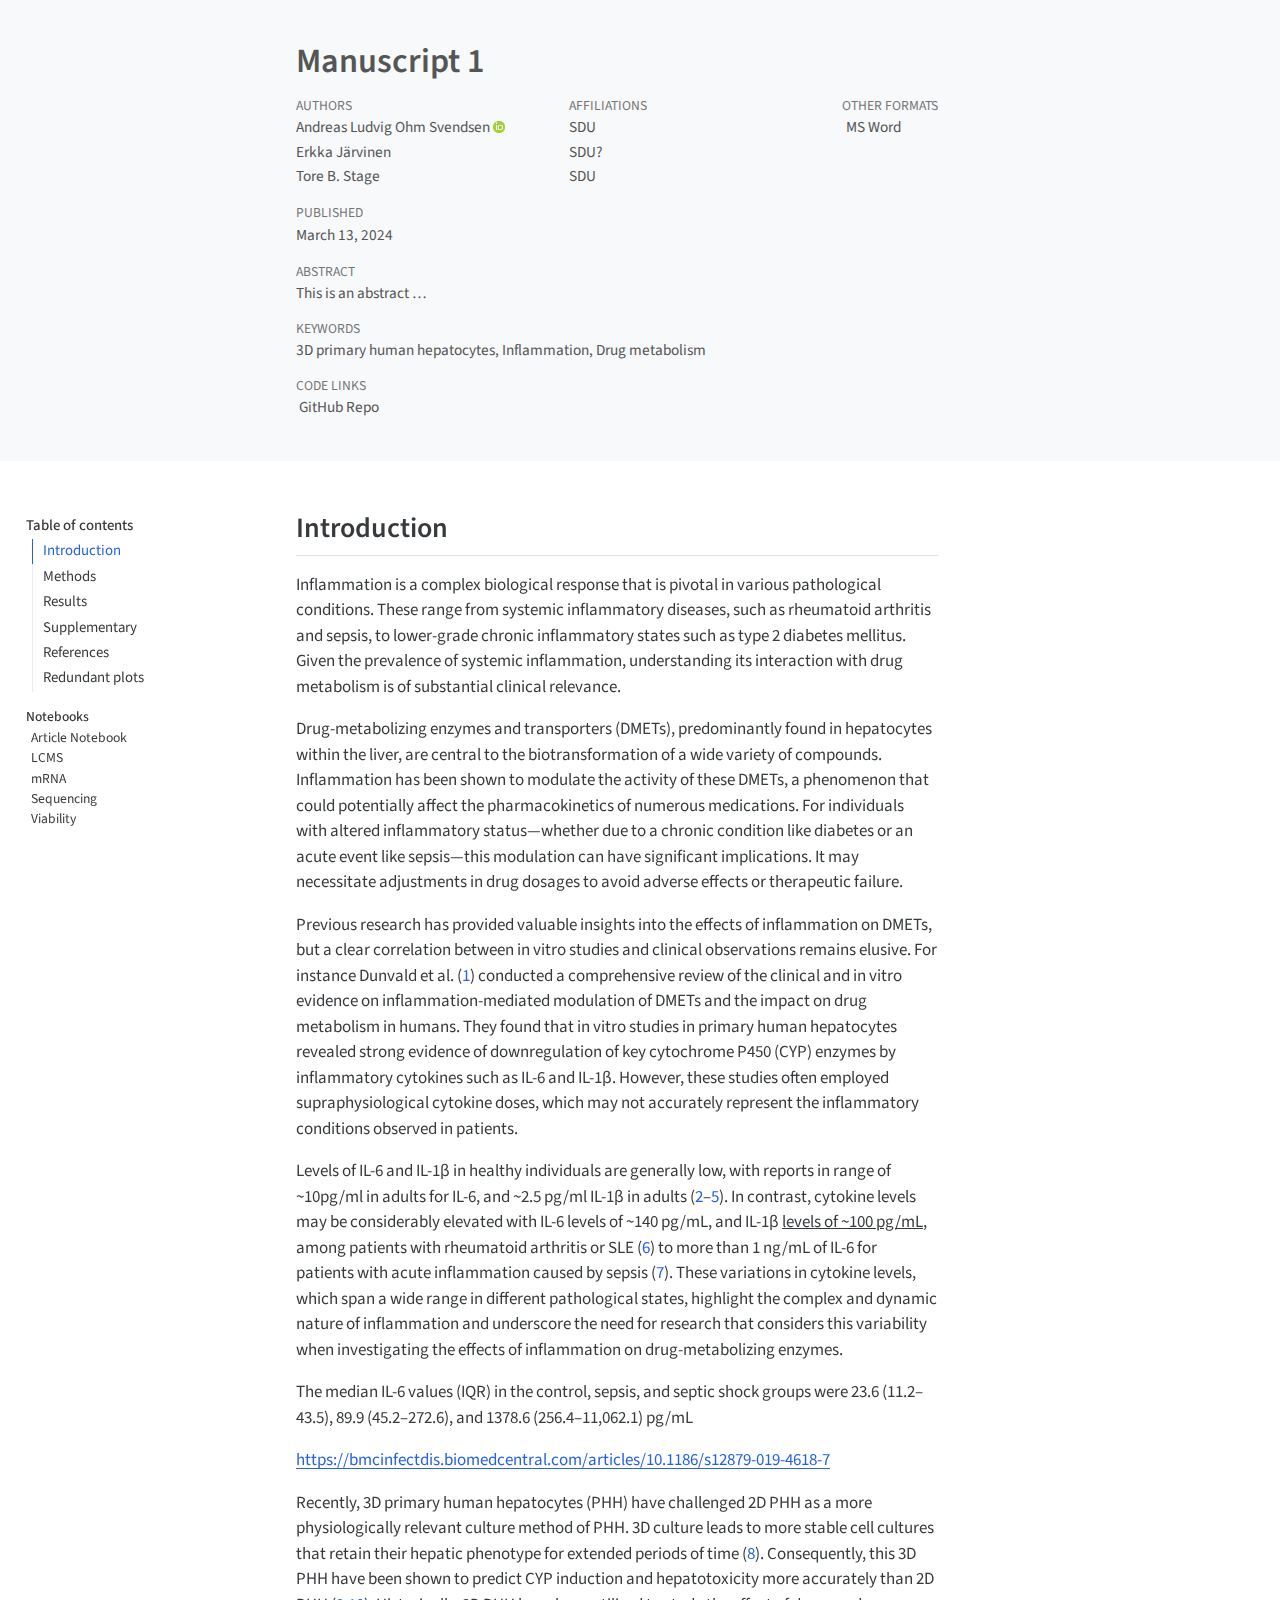
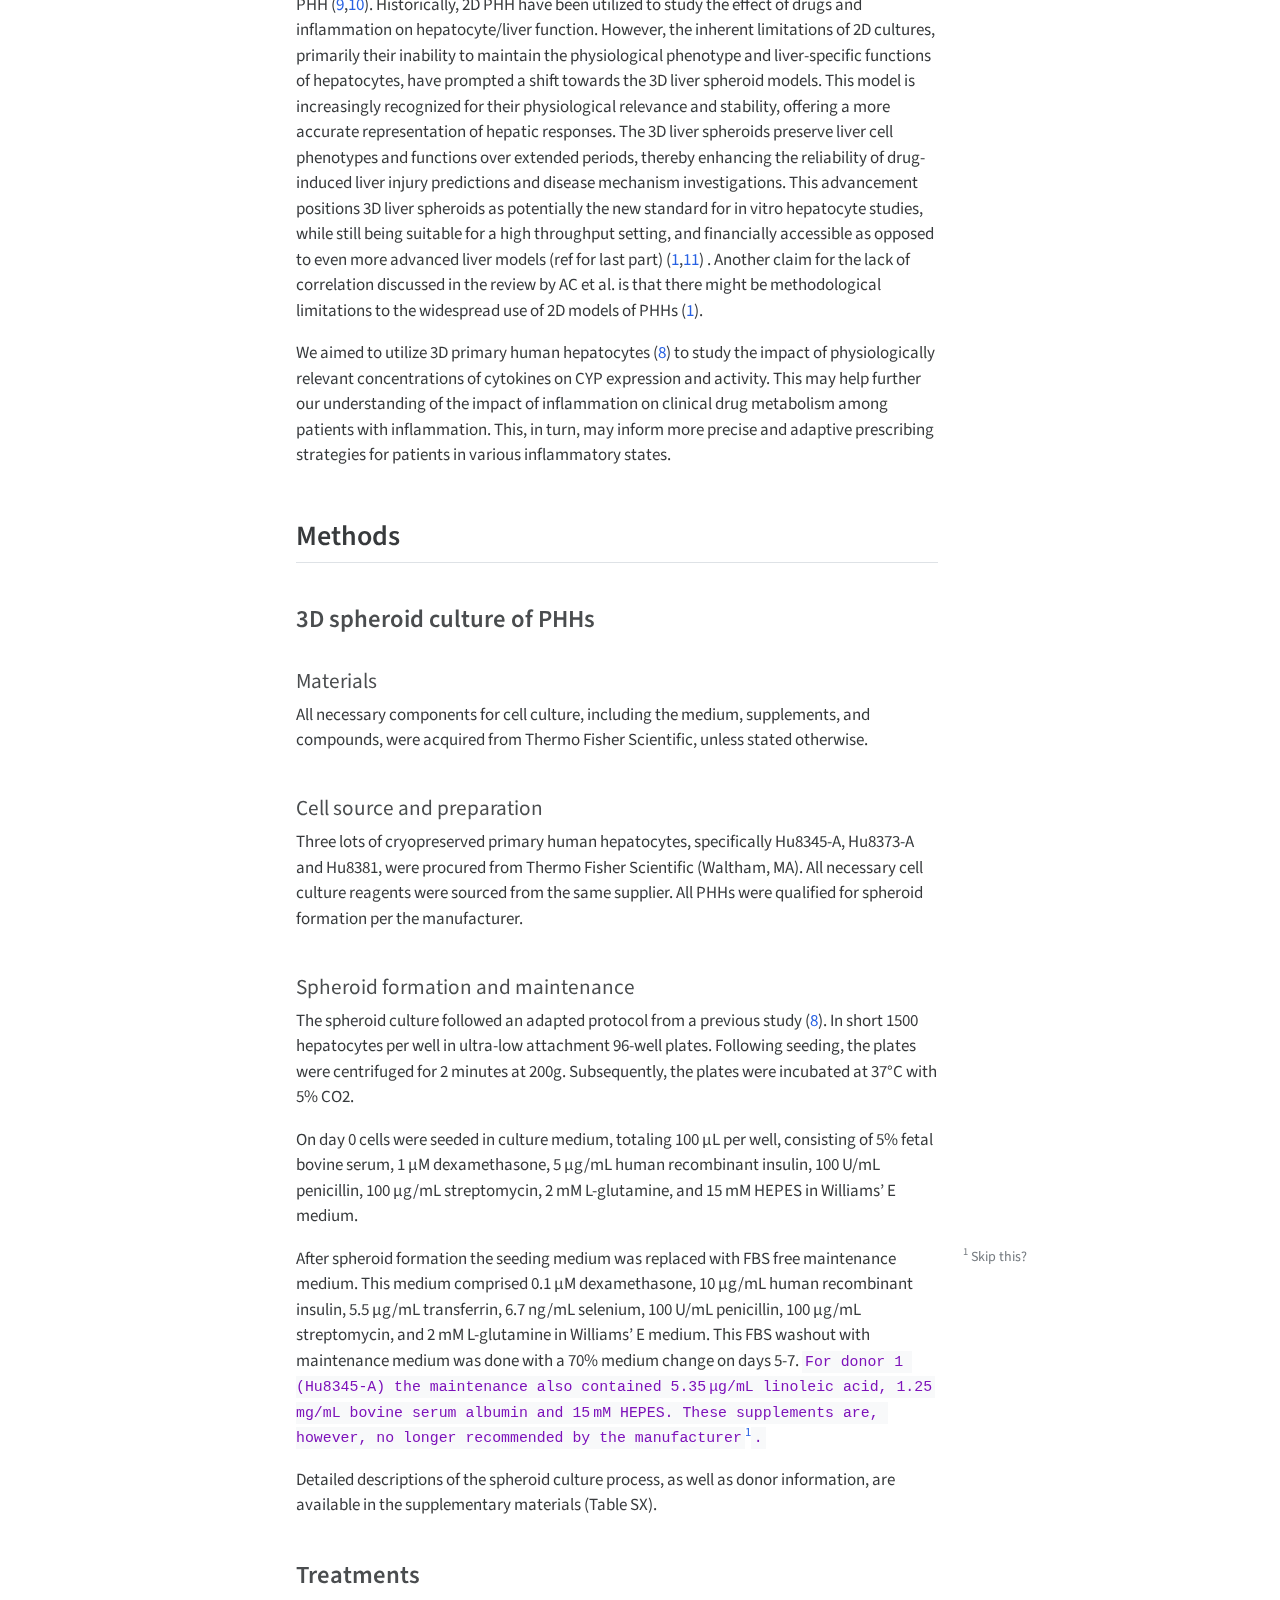
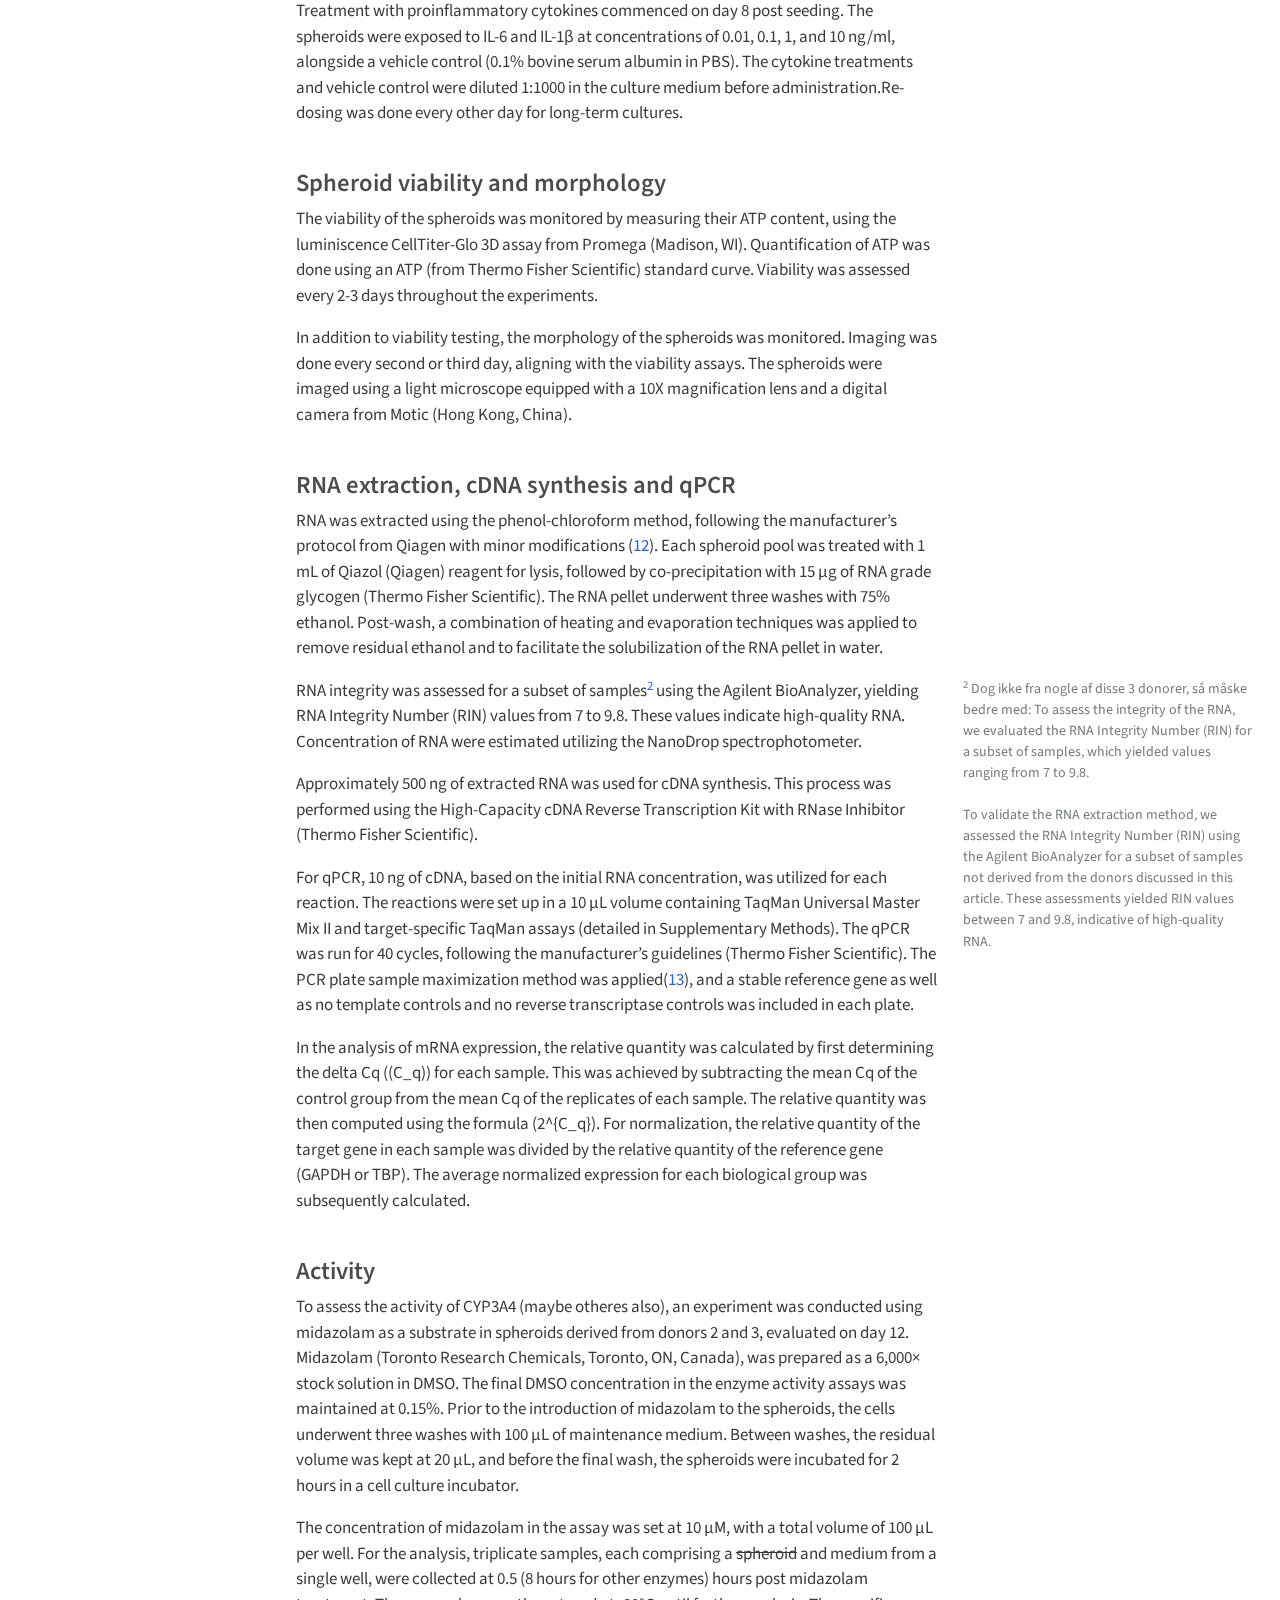
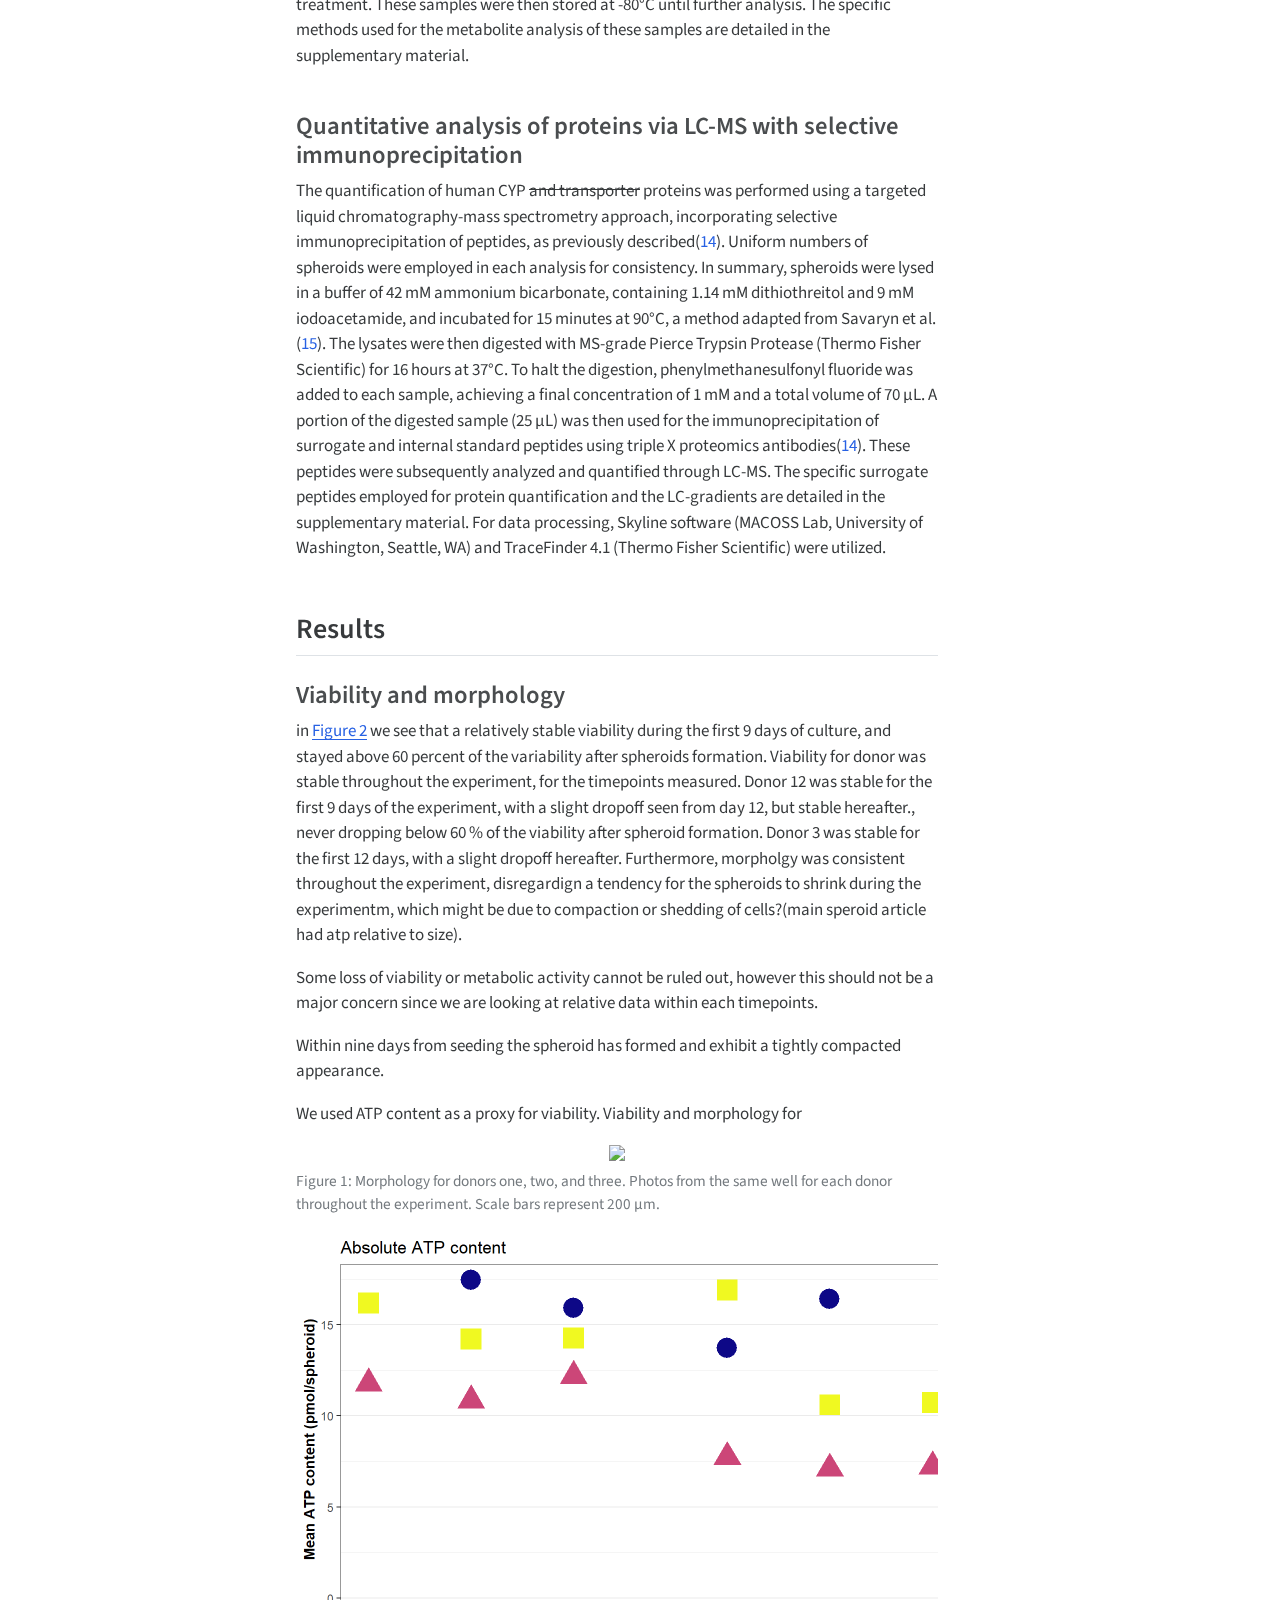
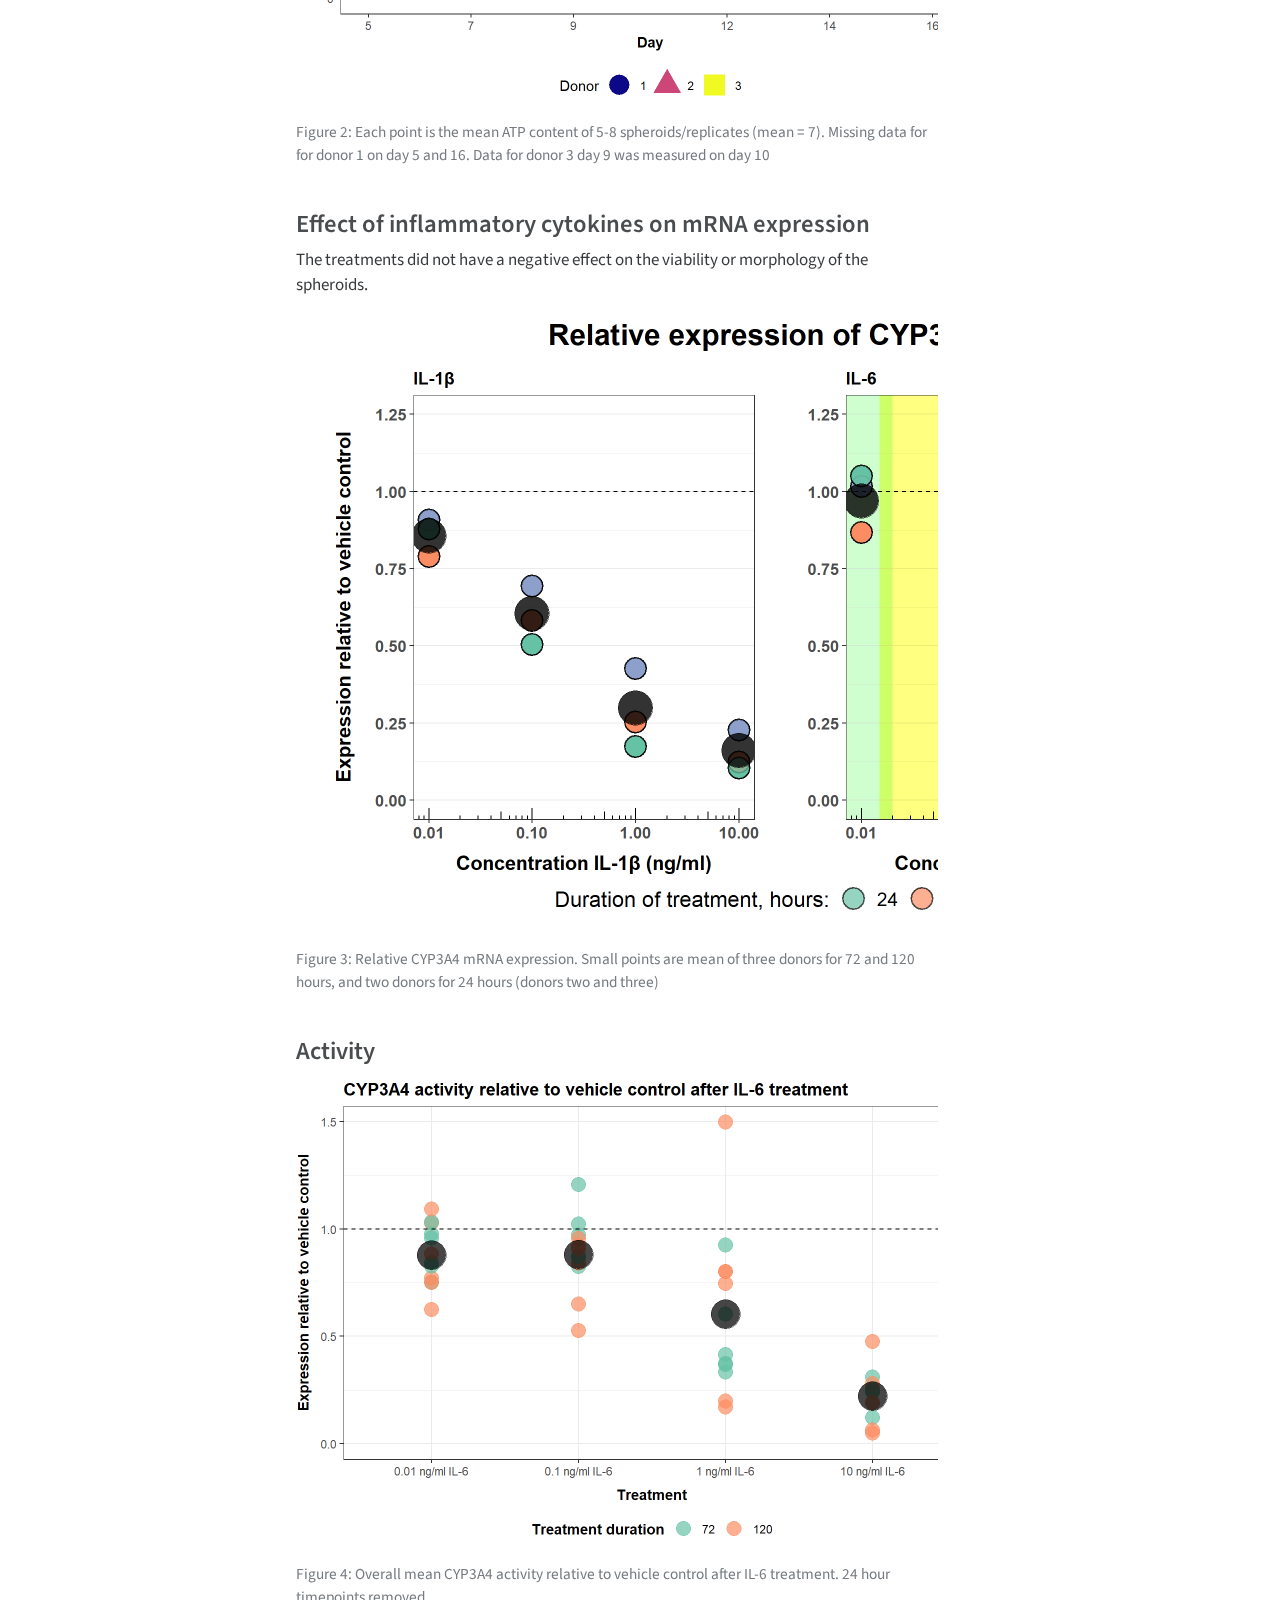
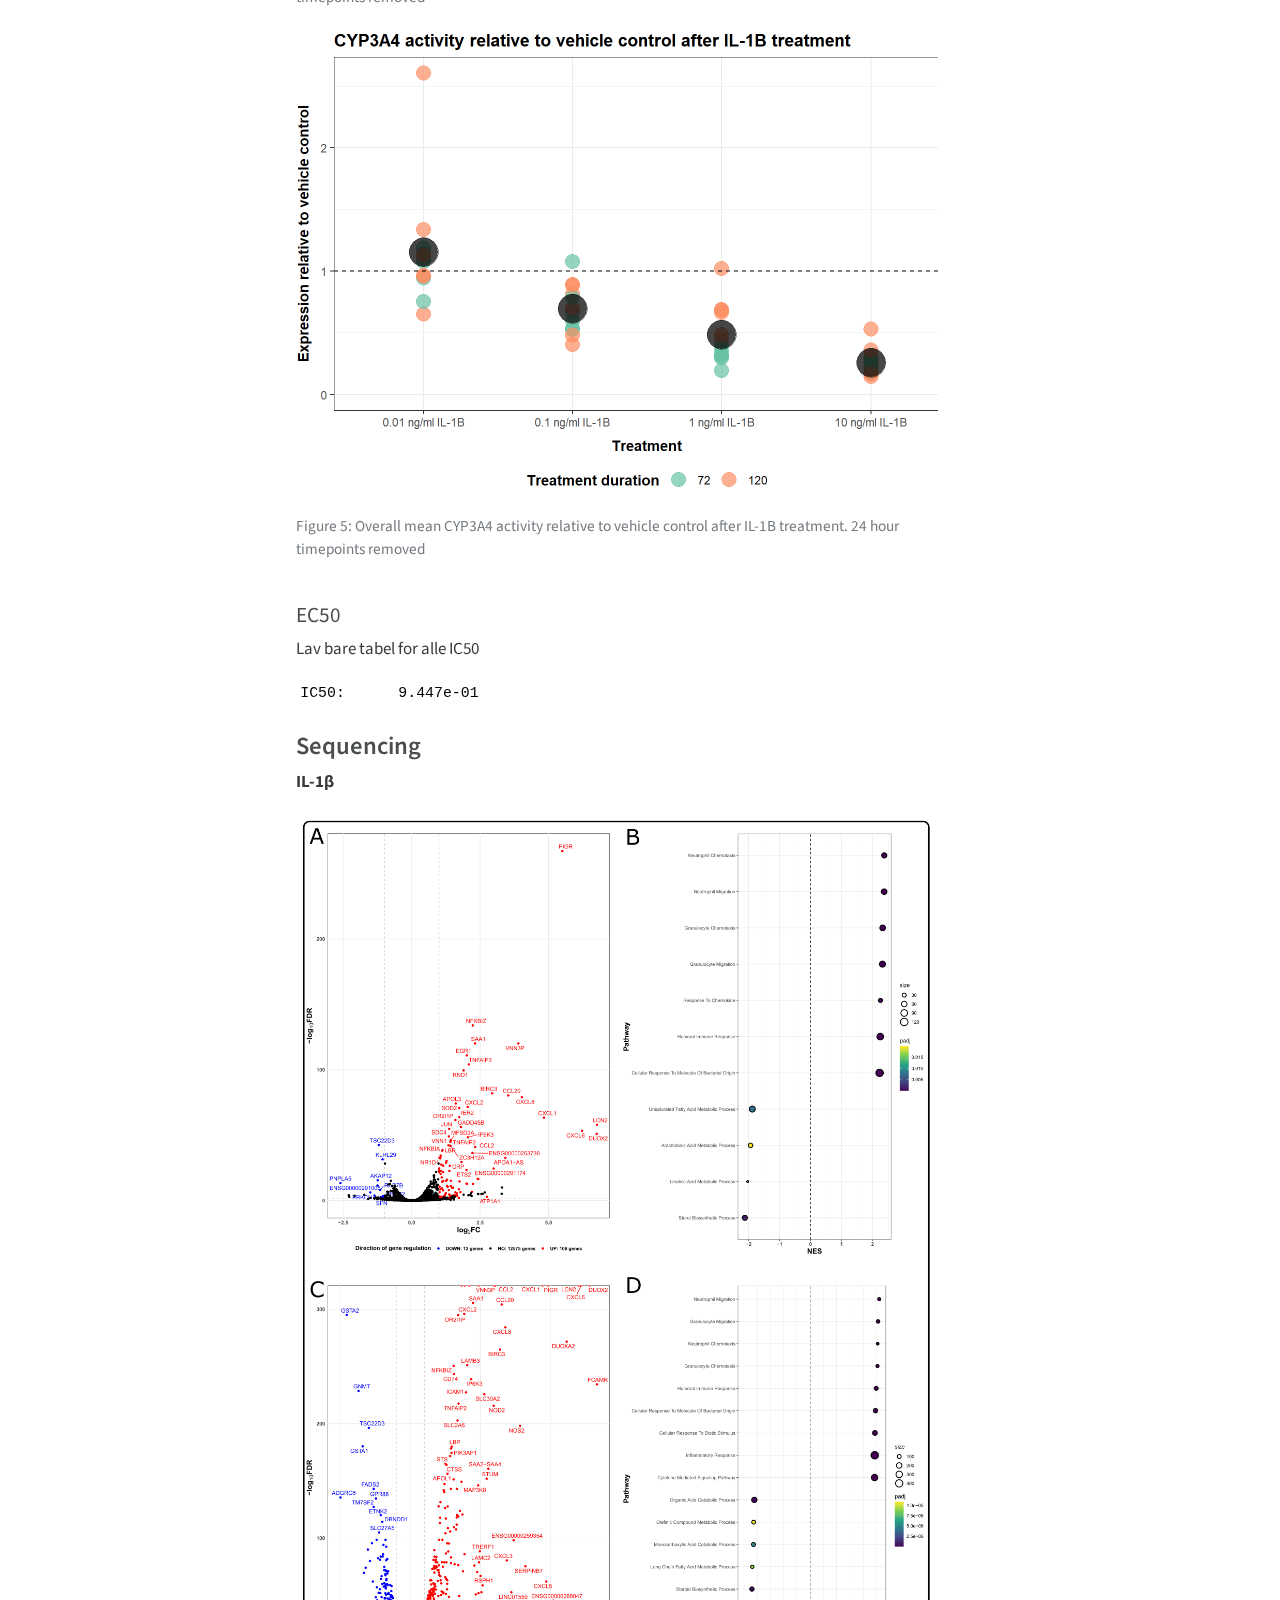
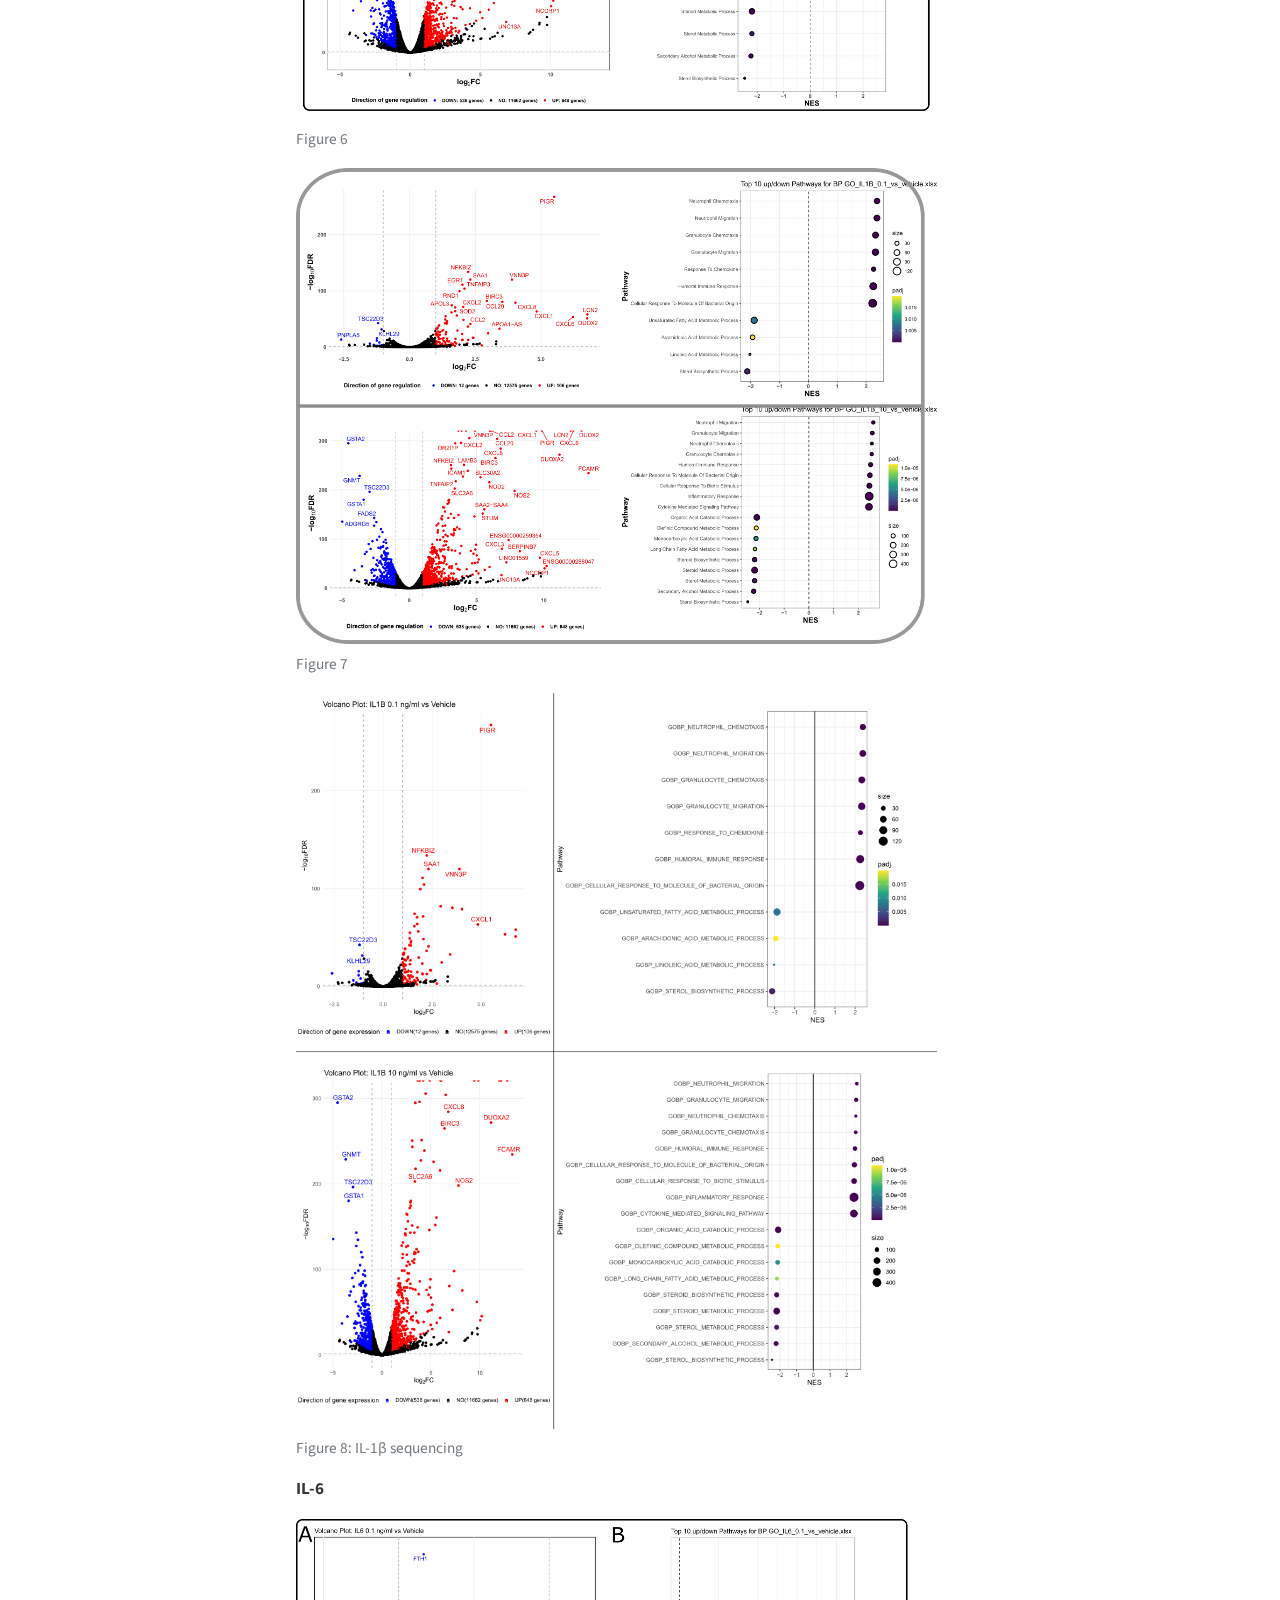
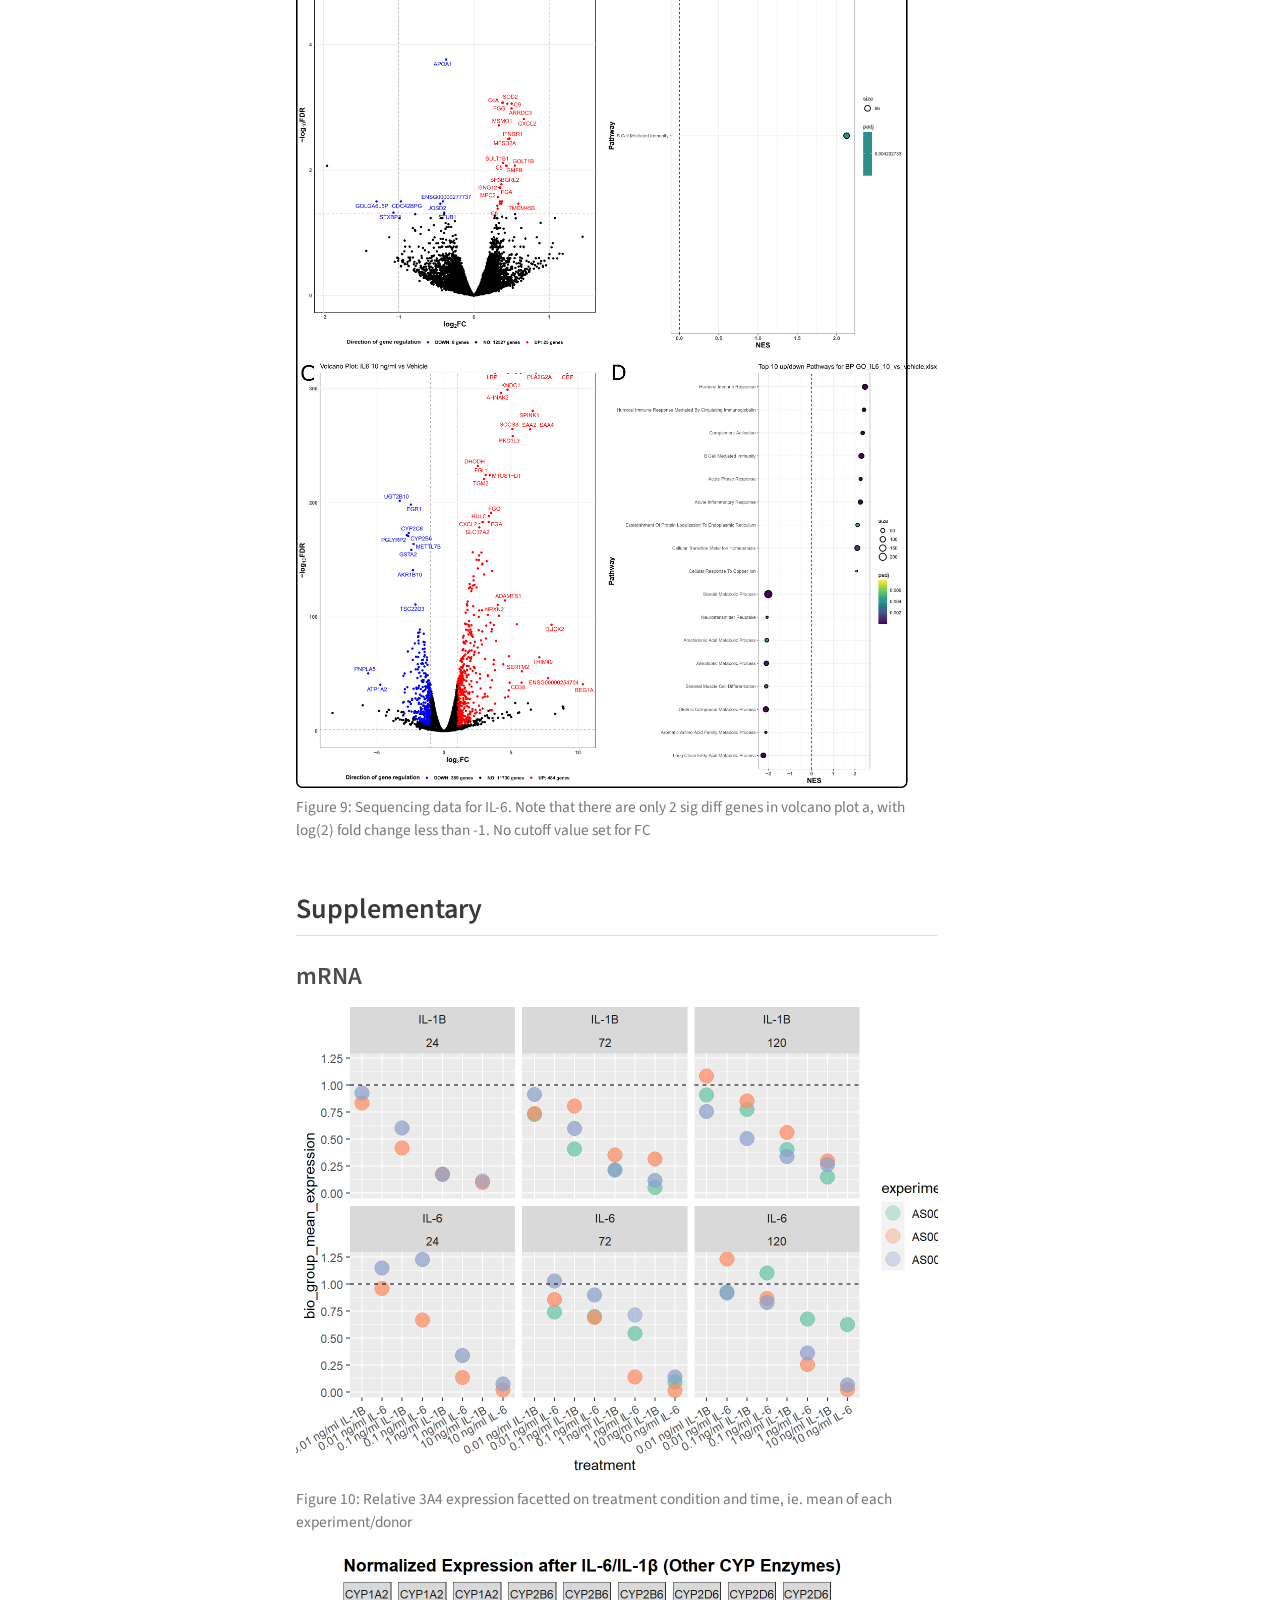
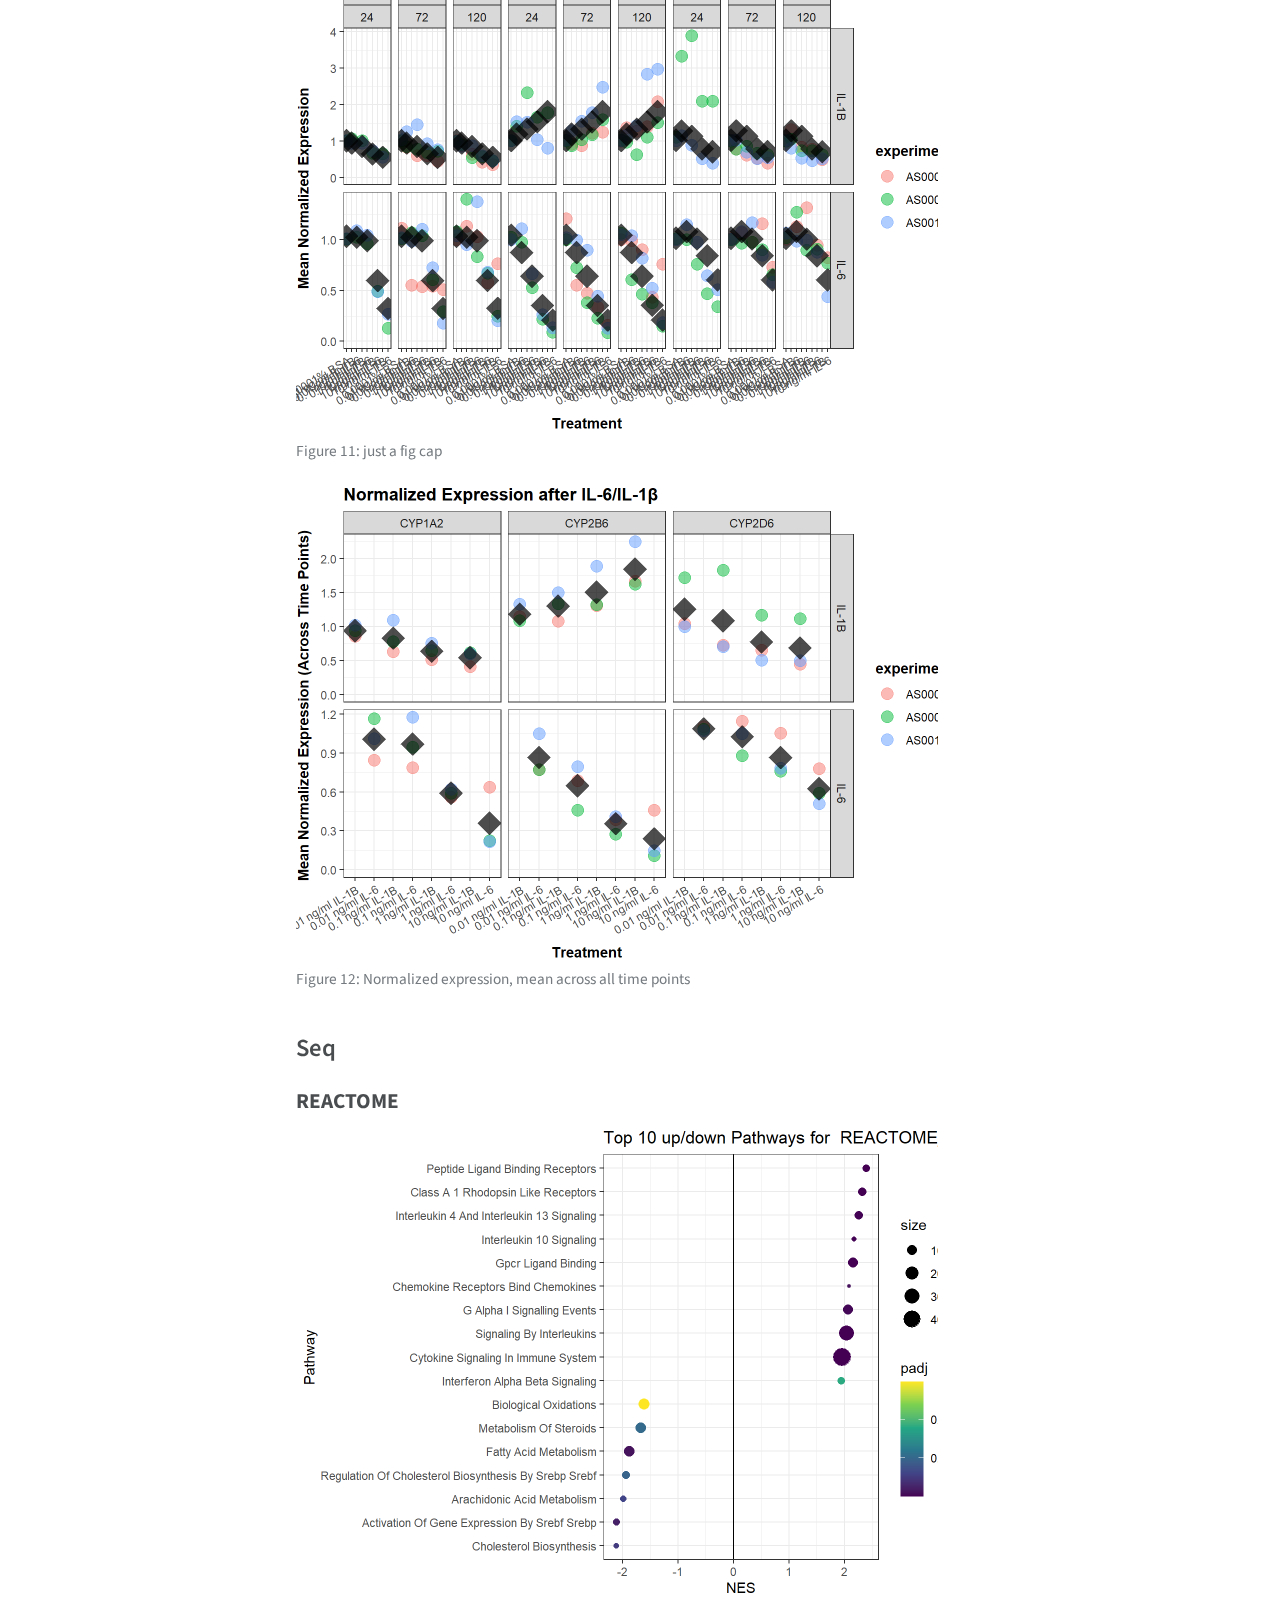
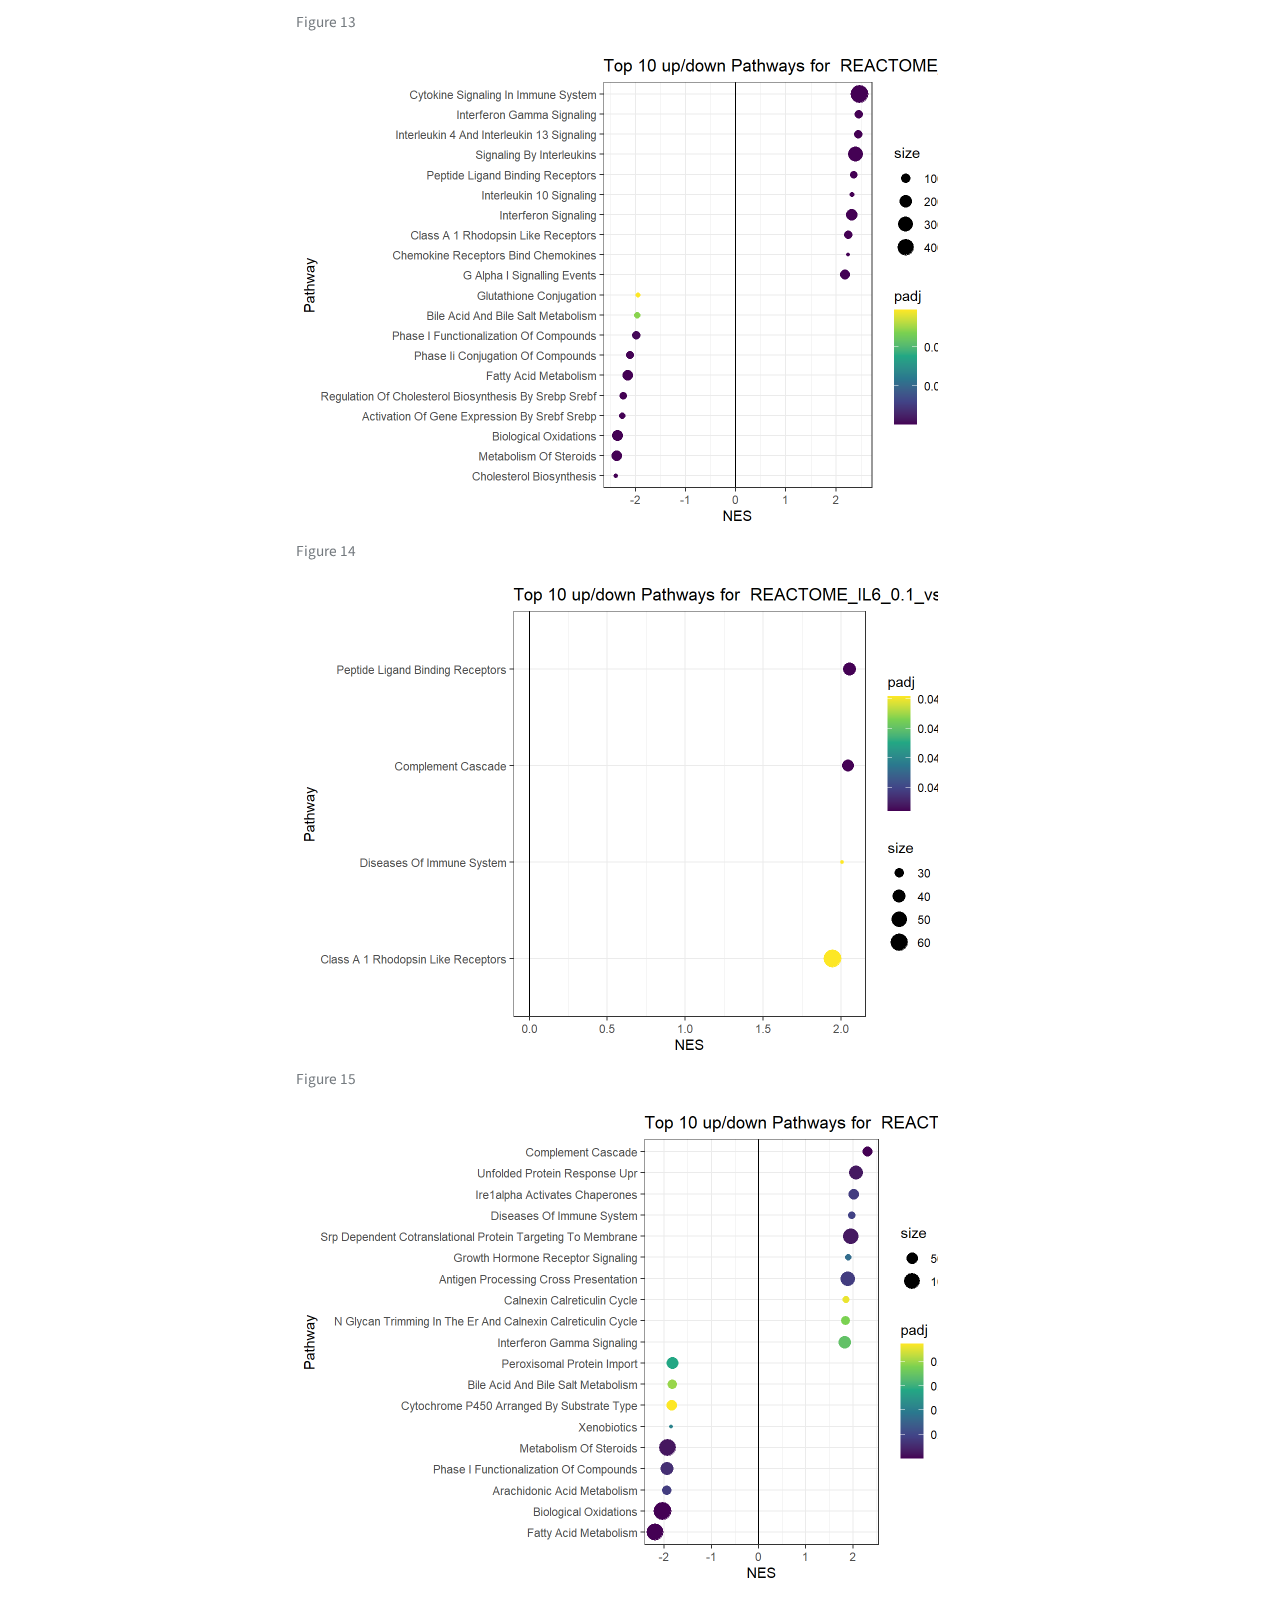
==== commit cb904071: "Built site for gh-pages" ====
--- a/index.html
+++ b/index.html
@@ -230,7 +230,7 @@
 <p>Inflammation is a complex biological response that is pivotal in various pathological conditions. These range from systemic inflammatory diseases, such as rheumatoid arthritis and sepsis, to lower-grade chronic inflammatory states such as type 2 diabetes mellitus. Given the prevalence of systemic inflammation, understanding its interaction with drug metabolism is of substantial clinical relevance.</p>
 <p>Drug-metabolizing enzymes and transporters (DMETs), predominantly found in hepatocytes within the liver, are central to the biotransformation of a wide variety of compounds. Inflammation has been shown to modulate the activity of these DMETs, a phenomenon that could potentially affect the pharmacokinetics of numerous medications. For individuals with altered inflammatory status—whether due to a chronic condition like diabetes or an acute event like sepsis—this modulation can have significant implications. It may necessitate adjustments in drug dosages to avoid adverse effects or therapeutic failure.</p>
 <p>Previous research has provided valuable insights into the effects of inflammation on DMETs, but a clear correlation between in vitro studies and clinical observations remains elusive. For instance Dunvald et al. <span class="citation" data-cites="dunvald">(<a href="#ref-dunvald" role="doc-biblioref">1</a>)</span> conducted a comprehensive review of the clinical and in vitro evidence on inflammation-mediated modulation of DMETs and the impact on drug metabolism in humans. They found that in vitro studies in primary human hepatocytes revealed strong evidence of downregulation of key cytochrome P450 (CYP) enzymes by inflammatory cytokines such as IL-6 and IL-1β. However, these studies often employed supraphysiological cytokine doses, which may not accurately represent the inflammatory conditions observed in patients.</p>
-<p>Levels of IL-6 and IL-1B in healthy individuals are generally low, with reports in range of ~10pg/ml in adults for IL-6, and ~2.5 pg/ml IL-1B in adults <span class="citation" data-cites="kim2011 kleiner2013 said2021 strand2020">(<a href="#ref-kim2011" role="doc-biblioref">2</a>–<a href="#ref-strand2020" role="doc-biblioref">5</a>)</span>. In contrast, cytokine levels may be considerably elevated with IL-6 levels of ~140 pg/mL, and I<u>L-1B levels of ~100 pg/mL</u>, among patients with rheumatoid arthritis or SLE <span class="citation" data-cites="umare2014">(<a href="#ref-umare2014" role="doc-biblioref">6</a>)</span> to more than 1 ng/mL of IL-6 for patients with acute inflammation caused by sepsis <span class="citation" data-cites="franco2019">(<a href="#ref-franco2019" role="doc-biblioref">7</a>)</span>. These variations in cytokine levels, which span a wide range in different pathological states, highlight the complex and dynamic nature of inflammation and underscore the need for research that considers this variability when investigating the effects of inflammation on drug-metabolizing enzymes.</p>
+<p>Levels of IL-6 and IL-1β in healthy individuals are generally low, with reports in range of ~10pg/ml in adults for IL-6, and ~2.5 pg/ml IL-1β in adults <span class="citation" data-cites="kim2011 kleiner2013 said2021 strand2020">(<a href="#ref-kim2011" role="doc-biblioref">2</a>–<a href="#ref-strand2020" role="doc-biblioref">5</a>)</span>. In contrast, cytokine levels may be considerably elevated with IL-6 levels of ~140 pg/mL, and IL-1β <u>levels of ~100 pg/mL</u>, among patients with rheumatoid arthritis or SLE <span class="citation" data-cites="umare2014">(<a href="#ref-umare2014" role="doc-biblioref">6</a>)</span> to more than 1 ng/mL of IL-6 for patients with acute inflammation caused by sepsis <span class="citation" data-cites="franco2019">(<a href="#ref-franco2019" role="doc-biblioref">7</a>)</span>. These variations in cytokine levels, which span a wide range in different pathological states, highlight the complex and dynamic nature of inflammation and underscore the need for research that considers this variability when investigating the effects of inflammation on drug-metabolizing enzymes.</p>
 <p>The median IL-6 values (IQR) in the control, sepsis, and septic shock groups were 23.6 (11.2–43.5), 89.9 (45.2–272.6), and 1378.6 (256.4–11,062.1) pg/mL</p>
 <p><a href="https://bmcinfectdis.biomedcentral.com/articles/10.1186/s12879-019-4618-7" class="uri">https://bmcinfectdis.biomedcentral.com/articles/10.1186/s12879-019-4618-7</a></p>
 <p>Recently, 3D primary human hepatocytes (PHH) have challenged 2D PHH as a more physiologically relevant culture method of PHH. 3D culture leads to more stable cell cultures that retain their hepatic phenotype for extended periods of time <span class="citation" data-cites="bell2016">(<a href="#ref-bell2016" role="doc-biblioref">8</a>)</span>. Consequently, this 3D PHH have been shown to predict CYP induction and hepatotoxicity more accurately than 2D PHH <span class="citation" data-cites="bell2018 järvinen2023">(<a href="#ref-bell2018" role="doc-biblioref">9</a>,<a href="#ref-järvinen2023" role="doc-biblioref">10</a>)</span>. Historically, 2D PHH have been utilized to study the effect of drugs and inflammation on hepatocyte/liver function. However, the inherent limitations of 2D cultures, primarily their inability to maintain the physiological phenotype and liver-specific functions of hepatocytes, have prompted a shift towards the 3D liver spheroid models. This model is increasingly recognized for their physiological relevance and stability, offering a more accurate representation of hepatic responses. The 3D liver spheroids preserve liver cell phenotypes and functions over extended periods, thereby enhancing the reliability of drug-induced liver injury predictions and disease mechanism investigations. This advancement positions 3D liver spheroids as potentially the new standard for in vitro hepatocyte studies, while still being suitable for a high throughput setting, and financially accessible as opposed to even more advanced liver models (ref for last part) <span class="citation" data-cites="ingelman-sundberg dunvald">(<a href="#ref-dunvald" role="doc-biblioref">1</a>,<a href="#ref-ingelman-sundberg" role="doc-biblioref">11</a>)</span> . Another claim for the lack of correlation discussed in the review by AC et al.&nbsp;is that there might be methodological limitations to the widespread use of 2D models of PHHs <span class="citation" data-cites="dunvald">(<a href="#ref-dunvald" role="doc-biblioref">1</a>)</span>.</p>
@@ -324,35 +324,12 @@
 <h3 class="anchored" data-anchor-id="effect-of-inflammatory-cytokines-on-mrna-expression">Effect of inflammatory cytokines on mRNA expression</h3>
 <p>The treatments did not have a negative effect on the viability or morphology of the spheroids.</p>
 <div class="quarto-embed-nb-cell">
-<div id="cell-fig-mRNA-CYP3A4-main" class="cell">
-<div class="cell-output cell-output-stdout">
-<pre><code>   experiment condition plate    sample       treatment time target rep_bio
-1:     AS0004     IL-1B     4 AS0004/24  10 ng/ml IL-1B   72 CYP3A4       1
-2:     AS0004     IL-1B     4 AS0004/25  10 ng/ml IL-1B   72 CYP3A4       2
-3:     AS0004     IL-1B     4 AS0004/34 0.1 ng/ml IL-1B   72 CYP3A4       1
-4:     AS0004     IL-1B     4 AS0004/26  10 ng/ml IL-1B   72 CYP3A4       3
-5:     AS0004     IL-1B     4 AS0004/35 0.1 ng/ml IL-1B   72 CYP3A4       2
-6:     AS0004     IL-1B     4 AS0004/27   1 ng/ml IL-1B   72 CYP3A4       1
-   control ref_goi       cq  mean_cq calibrator_mean_cq   delta_cq         rq
-1:   FALSE     goi 28.36146 28.17018                 NA -4.2883428 0.05117763
-2:   FALSE     goi 27.85851 28.17018                 NA -3.7853959 0.07252409
-3:   FALSE     goi 24.62856 24.75819                 NA -0.5554365 0.68045117
-4:   FALSE     goi 28.29057 28.17018                 NA -4.2174466 0.05375539
-5:   FALSE     goi 24.76518 24.75819                 NA -0.6920598 0.61896947
-6:   FALSE     goi 26.05177 26.00221                 NA -1.9786561 0.25372611
-   normalized_expression bio_group_mean_expression time_means conc
-1:            0.04525895                0.05141159  0.1237925 10.0
-2:            0.05900605                0.05141159  0.1237925 10.0
-3:            0.42172121                0.40723794  0.5816616  0.1
-4:            0.05088411                0.05141159  0.1237925 10.0
-5:            0.42491066                0.40723794  0.5816616  0.1
-6:            0.19634956                0.21263911  0.2531637  1.0</code></pre>
-</div>
+<div id="cell-fig-mRNA-CYP3A4-main" class="cell" data-fig-width="9.5" data-fig-height="6.5">
 <div class="cell-output cell-output-display">
 <div id="fig-mrna-cyp3a4-main" class="quarto-figure quarto-figure-center quarto-float anchored">
 <figure class="quarto-float quarto-float-fig figure">
 <div aria-describedby="fig-mrna-cyp3a4-main-caption-0ceaefa1-69ba-4598-a22c-09a6ac19f8ca">
-<a href="index_files/figure-html/notebooks-qPCR-mRNA-fig-mrna-cyp3a4-main-output-2.png" class="lightbox" data-gallery="quarto-lightbox-gallery-3" title="Figure&nbsp;3: Relative CYP3A4 mRNA expression. Small points are mean of three donors for 72 and 120 hours, and two donors for 24 hours (donors two and three)"><img src="index_files/figure-html/notebooks-qPCR-mRNA-fig-mrna-cyp3a4-main-output-2.png" width="672" height="480" class="figure-img"></a>
+<a href="index_files/figure-html/notebooks-qPCR-mRNA-fig-mrna-cyp3a4-main-output-1.png" class="lightbox" data-gallery="quarto-lightbox-gallery-3" title="Figure&nbsp;3: Relative CYP3A4 mRNA expression. Small points are mean of three donors for 72 and 120 hours, and two donors for 24 hours (donors two and three)"><img src="index_files/figure-html/notebooks-qPCR-mRNA-fig-mrna-cyp3a4-main-output-1.png" width="912" height="624" class="figure-img"></a>
 </div>
 <figcaption class="quarto-float-caption-bottom quarto-float-caption quarto-float-fig" id="fig-mrna-cyp3a4-main-caption-0ceaefa1-69ba-4598-a22c-09a6ac19f8ca">
 Figure&nbsp;3: Relative CYP3A4 mRNA expression. Small points are mean of three donors for 72 and 120 hours, and two donors for 24 hours (donors two and three)
@@ -405,6 +382,7 @@
 </section>
 <section id="sequencing" class="level3">
 <h3 class="anchored" data-anchor-id="sequencing">Sequencing</h3>
+<p><strong>IL-1β</strong></p>
 <div id="fig-seq-3" class="quarto-figure quarto-figure-center quarto-float anchored">
 <figure class="quarto-float quarto-float-fig figure">
 <div aria-describedby="fig-seq-3-caption-0ceaefa1-69ba-4598-a22c-09a6ac19f8ca">
@@ -428,10 +406,21 @@
 <div id="fig-seq-il1b" class="quarto-figure quarto-figure-center quarto-float anchored">
 <figure class="quarto-float quarto-float-fig figure">
 <div aria-describedby="fig-seq-il1b-caption-0ceaefa1-69ba-4598-a22c-09a6ac19f8ca">
-<a href="images/seq_il1b.png" class="lightbox" data-gallery="quarto-lightbox-gallery-8" title="Figure&nbsp;8: IL-1B sequencing"><img src="images/seq_il1b.png" class="img-fluid figure-img"></a>
+<a href="images/seq_il1b.png" class="lightbox" data-gallery="quarto-lightbox-gallery-8" title="Figure&nbsp;8: IL-1β sequencing"><img src="images/seq_il1b.png" class="img-fluid figure-img"></a>
 </div>
 <figcaption class="quarto-float-caption-bottom quarto-float-caption quarto-float-fig" id="fig-seq-il1b-caption-0ceaefa1-69ba-4598-a22c-09a6ac19f8ca">
-Figure&nbsp;8: IL-1B sequencing
+Figure&nbsp;8: IL-1β sequencing
+</figcaption>
+</figure>
+</div>
+<p><strong>IL-6</strong></p>
+<div id="fig-seq-il6" class="quarto-figure quarto-figure-center quarto-float anchored">
+<figure class="quarto-float quarto-float-fig figure">
+<div aria-describedby="fig-seq-il6-caption-0ceaefa1-69ba-4598-a22c-09a6ac19f8ca">
+<a href="images/main_seq_IL6.png" class="lightbox" data-gallery="quarto-lightbox-gallery-9" title="Figure&nbsp;9: Sequencing data for IL-6. Note that there are only 2 sig diff genes in volcano plot a, with log(2) fold change less than -1. No cutoff value set for FC"><img src="images/main_seq_IL6.png" class="img-fluid figure-img"></a>
+</div>
+<figcaption class="quarto-float-caption-bottom quarto-float-caption quarto-float-fig" id="fig-seq-il6-caption-0ceaefa1-69ba-4598-a22c-09a6ac19f8ca">
+Figure&nbsp;9: Sequencing data for IL-6. Note that there are only 2 sig diff genes in volcano plot a, with log(2) fold change less than -1. No cutoff value set for FC
 </figcaption>
 </figure>
 </div>
@@ -447,10 +436,10 @@
 <div id="fig-cyp3a4_supp" class="quarto-figure quarto-figure-center quarto-float anchored">
 <figure class="quarto-float quarto-float-fig figure">
 <div aria-describedby="fig-cyp3a4_supp-caption-0ceaefa1-69ba-4598-a22c-09a6ac19f8ca">
-<a href="index_files/figure-html/notebooks-qPCR-mRNA-fig-cyp3a4_supp-output-1.png" class="lightbox" data-gallery="quarto-lightbox-gallery-9" title="Figure&nbsp;9: Relative 3A4 expression facetted on treatment condition and time, ie. mean of each experiment/donor"><img src="index_files/figure-html/notebooks-qPCR-mRNA-fig-cyp3a4_supp-output-1.png" width="672" height="480" class="figure-img"></a>
+<a href="index_files/figure-html/notebooks-qPCR-mRNA-fig-cyp3a4_supp-output-1.png" class="lightbox" data-gallery="quarto-lightbox-gallery-10" title="Figure&nbsp;10: Relative 3A4 expression facetted on treatment condition and time, ie. mean of each experiment/donor"><img src="index_files/figure-html/notebooks-qPCR-mRNA-fig-cyp3a4_supp-output-1.png" width="672" height="480" class="figure-img"></a>
 </div>
 <figcaption class="quarto-float-caption-bottom quarto-float-caption quarto-float-fig" id="fig-cyp3a4_supp-caption-0ceaefa1-69ba-4598-a22c-09a6ac19f8ca">
-Figure&nbsp;9: Relative 3A4 expression facetted on treatment condition and time, ie. mean of each experiment/donor
+Figure&nbsp;10: Relative 3A4 expression facetted on treatment condition and time, ie. mean of each experiment/donor
 </figcaption>
 </figure>
 </div>
@@ -463,10 +452,10 @@
 <div id="fig-rest_of_cyps" class="quarto-figure quarto-figure-center quarto-float anchored">
 <figure class="quarto-float quarto-float-fig figure">
 <div aria-describedby="fig-rest_of_cyps-caption-0ceaefa1-69ba-4598-a22c-09a6ac19f8ca">
-<a href="index_files/figure-html/notebooks-qPCR-mRNA-fig-rest_of_cyps-output-1.png" class="lightbox" data-gallery="quarto-lightbox-gallery-10" title="Figure&nbsp;10: just a fig cap"><img src="index_files/figure-html/notebooks-qPCR-mRNA-fig-rest_of_cyps-output-1.png" width="672" height="480" class="figure-img"></a>
+<a href="index_files/figure-html/notebooks-qPCR-mRNA-fig-rest_of_cyps-output-1.png" class="lightbox" data-gallery="quarto-lightbox-gallery-11" title="Figure&nbsp;11: just a fig cap"><img src="index_files/figure-html/notebooks-qPCR-mRNA-fig-rest_of_cyps-output-1.png" width="672" height="480" class="figure-img"></a>
 </div>
 <figcaption class="quarto-float-caption-bottom quarto-float-caption quarto-float-fig" id="fig-rest_of_cyps-caption-0ceaefa1-69ba-4598-a22c-09a6ac19f8ca">
-Figure&nbsp;10: just a fig cap
+Figure&nbsp;11: just a fig cap
 </figcaption>
 </figure>
 </div>
@@ -479,10 +468,10 @@
 <div id="fig-rest_of_cyps_overall_mean" class="quarto-figure quarto-figure-center quarto-float anchored">
 <figure class="quarto-float quarto-float-fig figure">
 <div aria-describedby="fig-rest_of_cyps_overall_mean-caption-0ceaefa1-69ba-4598-a22c-09a6ac19f8ca">
-<a href="index_files/figure-html/notebooks-qPCR-mRNA-fig-rest_of_cyps_overall_mean-output-1.png" class="lightbox" data-gallery="quarto-lightbox-gallery-11" title="Figure&nbsp;11: Normalized expression, mean across all time points"><img src="index_files/figure-html/notebooks-qPCR-mRNA-fig-rest_of_cyps_overall_mean-output-1.png" width="672" height="480" class="figure-img"></a>
+<a href="index_files/figure-html/notebooks-qPCR-mRNA-fig-rest_of_cyps_overall_mean-output-1.png" class="lightbox" data-gallery="quarto-lightbox-gallery-12" title="Figure&nbsp;12: Normalized expression, mean across all time points"><img src="index_files/figure-html/notebooks-qPCR-mRNA-fig-rest_of_cyps_overall_mean-output-1.png" width="672" height="480" class="figure-img"></a>
 </div>
 <figcaption class="quarto-float-caption-bottom quarto-float-caption quarto-float-fig" id="fig-rest_of_cyps_overall_mean-caption-0ceaefa1-69ba-4598-a22c-09a6ac19f8ca">
-Figure&nbsp;11: Normalized expression, mean across all time points
+Figure&nbsp;12: Normalized expression, mean across all time points
 </figcaption>
 </figure>
 </div>
@@ -500,10 +489,10 @@
 <div id="fig-reactome-il1b-0.1" class="quarto-figure quarto-figure-center quarto-float anchored" width="672" height="480">
 <figure class="quarto-float quarto-float-fig figure">
 <div aria-describedby="fig-reactome-il1b-0.1-caption-0ceaefa1-69ba-4598-a22c-09a6ac19f8ca">
-<a href="index_files/figure-html/notebooks-seq-seq-fig-reactome-il1b-0.1-output-1.png" class="lightbox" data-gallery="quarto-lightbox-gallery-12" title="Figure&nbsp;12: "><img src="index_files/figure-html/notebooks-seq-seq-fig-reactome-il1b-0.1-output-1.png" id="fig-reactome-il1b-0.1" width="672" height="480" class="figure-img"></a>
+<a href="index_files/figure-html/notebooks-seq-seq-fig-reactome-il1b-0.1-output-1.png" class="lightbox" data-gallery="quarto-lightbox-gallery-13" title="Figure&nbsp;13: "><img src="index_files/figure-html/notebooks-seq-seq-fig-reactome-il1b-0.1-output-1.png" id="fig-reactome-il1b-0.1" width="672" height="480" class="figure-img"></a>
 </div>
 <figcaption class="quarto-float-caption-bottom quarto-float-caption quarto-float-fig quarto-uncaptioned" id="fig-reactome-il1b-0.1-caption-0ceaefa1-69ba-4598-a22c-09a6ac19f8ca">
-Figure&nbsp;12
+Figure&nbsp;13
 </figcaption>
 </figure>
 </div>
@@ -516,10 +505,10 @@
 <div id="fig-reactome-il1b-10" class="quarto-figure quarto-figure-center quarto-float anchored" width="672" height="480">
 <figure class="quarto-float quarto-float-fig figure">
 <div aria-describedby="fig-reactome-il1b-10-caption-0ceaefa1-69ba-4598-a22c-09a6ac19f8ca">
-<a href="index_files/figure-html/notebooks-seq-seq-fig-reactome-il1b-10-output-1.png" class="lightbox" data-gallery="quarto-lightbox-gallery-13" title="Figure&nbsp;13: "><img src="index_files/figure-html/notebooks-seq-seq-fig-reactome-il1b-10-output-1.png" id="fig-reactome-il1b-10" width="672" height="480" class="figure-img"></a>
+<a href="index_files/figure-html/notebooks-seq-seq-fig-reactome-il1b-10-output-1.png" class="lightbox" data-gallery="quarto-lightbox-gallery-14" title="Figure&nbsp;14: "><img src="index_files/figure-html/notebooks-seq-seq-fig-reactome-il1b-10-output-1.png" id="fig-reactome-il1b-10" width="672" height="480" class="figure-img"></a>
 </div>
 <figcaption class="quarto-float-caption-bottom quarto-float-caption quarto-float-fig quarto-uncaptioned" id="fig-reactome-il1b-10-caption-0ceaefa1-69ba-4598-a22c-09a6ac19f8ca">
-Figure&nbsp;13
+Figure&nbsp;14
 </figcaption>
 </figure>
 </div>
@@ -532,10 +521,10 @@
 <div id="fig-reactome-il6-0.1" class="quarto-figure quarto-figure-center quarto-float anchored" width="672" height="480">
 <figure class="quarto-float quarto-float-fig figure">
 <div aria-describedby="fig-reactome-il6-0.1-caption-0ceaefa1-69ba-4598-a22c-09a6ac19f8ca">
-<a href="index_files/figure-html/notebooks-seq-seq-fig-reactome-il6-0.1-output-1.png" class="lightbox" data-gallery="quarto-lightbox-gallery-14" title="Figure&nbsp;14: "><img src="index_files/figure-html/notebooks-seq-seq-fig-reactome-il6-0.1-output-1.png" id="fig-reactome-il6-0.1" width="672" height="480" class="figure-img"></a>
+<a href="index_files/figure-html/notebooks-seq-seq-fig-reactome-il6-0.1-output-1.png" class="lightbox" data-gallery="quarto-lightbox-gallery-15" title="Figure&nbsp;15: "><img src="index_files/figure-html/notebooks-seq-seq-fig-reactome-il6-0.1-output-1.png" id="fig-reactome-il6-0.1" width="672" height="480" class="figure-img"></a>
 </div>
 <figcaption class="quarto-float-caption-bottom quarto-float-caption quarto-float-fig quarto-uncaptioned" id="fig-reactome-il6-0.1-caption-0ceaefa1-69ba-4598-a22c-09a6ac19f8ca">
-Figure&nbsp;14
+Figure&nbsp;15
 </figcaption>
 </figure>
 </div>
@@ -548,10 +537,10 @@
 <div id="fig-reactome-il6-10" class="quarto-figure quarto-figure-center quarto-float anchored" width="672" height="480">
 <figure class="quarto-float quarto-float-fig figure">
 <div aria-describedby="fig-reactome-il6-10-caption-0ceaefa1-69ba-4598-a22c-09a6ac19f8ca">
-<a href="index_files/figure-html/notebooks-seq-seq-fig-reactome-il6-10-output-1.png" class="lightbox" data-gallery="quarto-lightbox-gallery-15" title="Figure&nbsp;15: "><img src="index_files/figure-html/notebooks-seq-seq-fig-reactome-il6-10-output-1.png" id="fig-reactome-il6-10" width="672" height="480" class="figure-img"></a>
+<a href="index_files/figure-html/notebooks-seq-seq-fig-reactome-il6-10-output-1.png" class="lightbox" data-gallery="quarto-lightbox-gallery-16" title="Figure&nbsp;16: "><img src="index_files/figure-html/notebooks-seq-seq-fig-reactome-il6-10-output-1.png" id="fig-reactome-il6-10" width="672" height="480" class="figure-img"></a>
 </div>
 <figcaption class="quarto-float-caption-bottom quarto-float-caption quarto-float-fig quarto-uncaptioned" id="fig-reactome-il6-10-caption-0ceaefa1-69ba-4598-a22c-09a6ac19f8ca">
-Figure&nbsp;15
+Figure&nbsp;16
 </figcaption>
 </figure>
 </div>
@@ -564,10 +553,10 @@
 <div id="fig-reactome-il6-combined" class="quarto-figure quarto-figure-center quarto-float anchored" width="672" height="480">
 <figure class="quarto-float quarto-float-fig figure">
 <div aria-describedby="fig-reactome-il6-combined-caption-0ceaefa1-69ba-4598-a22c-09a6ac19f8ca">
-<a href="index_files/figure-html/notebooks-seq-seq-fig-reactome-il6-combined-output-1.png" class="lightbox" data-gallery="quarto-lightbox-gallery-16" title="Figure&nbsp;16: "><img src="index_files/figure-html/notebooks-seq-seq-fig-reactome-il6-combined-output-1.png" id="fig-reactome-il6-combined" width="672" height="480" class="figure-img"></a>
+<a href="index_files/figure-html/notebooks-seq-seq-fig-reactome-il6-combined-output-1.png" class="lightbox" data-gallery="quarto-lightbox-gallery-17" title="Figure&nbsp;17: "><img src="index_files/figure-html/notebooks-seq-seq-fig-reactome-il6-combined-output-1.png" id="fig-reactome-il6-combined" width="672" height="480" class="figure-img"></a>
 </div>
 <figcaption class="quarto-float-caption-bottom quarto-float-caption quarto-float-fig quarto-uncaptioned" id="fig-reactome-il6-combined-caption-0ceaefa1-69ba-4598-a22c-09a6ac19f8ca">
-Figure&nbsp;16
+Figure&nbsp;17
 </figcaption>
 </figure>
 </div>
@@ -583,10 +572,10 @@
 <div id="fig-reactome-medium" class="quarto-figure quarto-figure-center quarto-float anchored" width="672" height="480">
 <figure class="quarto-float quarto-float-fig figure">
 <div aria-describedby="fig-reactome-medium-caption-0ceaefa1-69ba-4598-a22c-09a6ac19f8ca">
-<a href="index_files/figure-html/notebooks-seq-seq-fig-reactome-medium-output-1.png" class="lightbox" data-gallery="quarto-lightbox-gallery-17" title="Figure&nbsp;17: "><img src="index_files/figure-html/notebooks-seq-seq-fig-reactome-medium-output-1.png" id="fig-reactome-medium" width="672" height="480" class="figure-img"></a>
+<a href="index_files/figure-html/notebooks-seq-seq-fig-reactome-medium-output-1.png" class="lightbox" data-gallery="quarto-lightbox-gallery-18" title="Figure&nbsp;18: "><img src="index_files/figure-html/notebooks-seq-seq-fig-reactome-medium-output-1.png" id="fig-reactome-medium" width="672" height="480" class="figure-img"></a>
 </div>
 <figcaption class="quarto-float-caption-bottom quarto-float-caption quarto-float-fig quarto-uncaptioned" id="fig-reactome-medium-caption-0ceaefa1-69ba-4598-a22c-09a6ac19f8ca">
-Figure&nbsp;17
+Figure&nbsp;18
 </figcaption>
 </figure>
 </div>
@@ -599,10 +588,10 @@
 <div id="fig-kegg-medium" class="quarto-figure quarto-figure-center quarto-float anchored" width="672" height="480">
 <figure class="quarto-float quarto-float-fig figure">
 <div aria-describedby="fig-kegg-medium-caption-0ceaefa1-69ba-4598-a22c-09a6ac19f8ca">
-<a href="index_files/figure-html/notebooks-seq-seq-fig-kegg-medium-output-1.png" class="lightbox" data-gallery="quarto-lightbox-gallery-18" title="Figure&nbsp;18: "><img src="index_files/figure-html/notebooks-seq-seq-fig-kegg-medium-output-1.png" id="fig-kegg-medium" width="672" height="480" class="figure-img"></a>
+<a href="index_files/figure-html/notebooks-seq-seq-fig-kegg-medium-output-1.png" class="lightbox" data-gallery="quarto-lightbox-gallery-19" title="Figure&nbsp;19: "><img src="index_files/figure-html/notebooks-seq-seq-fig-kegg-medium-output-1.png" id="fig-kegg-medium" width="672" height="480" class="figure-img"></a>
 </div>
 <figcaption class="quarto-float-caption-bottom quarto-float-caption quarto-float-fig quarto-uncaptioned" id="fig-kegg-medium-caption-0ceaefa1-69ba-4598-a22c-09a6ac19f8ca">
-Figure&nbsp;18
+Figure&nbsp;19
 </figcaption>
 </figure>
 </div>
@@ -615,10 +604,10 @@
 <div id="fig-go-medium" class="quarto-figure quarto-figure-center quarto-float anchored" width="1152" height="960">
 <figure class="quarto-float quarto-float-fig figure">
 <div aria-describedby="fig-go-medium-caption-0ceaefa1-69ba-4598-a22c-09a6ac19f8ca">
-<a href="index_files/figure-html/notebooks-seq-seq-fig-go-medium-output-1.png" class="lightbox" data-gallery="quarto-lightbox-gallery-19" title="Figure&nbsp;19: "><img src="index_files/figure-html/notebooks-seq-seq-fig-go-medium-output-1.png" id="fig-go-medium" width="1152" height="960" class="figure-img"></a>
+<a href="index_files/figure-html/notebooks-seq-seq-fig-go-medium-output-1.png" class="lightbox" data-gallery="quarto-lightbox-gallery-20" title="Figure&nbsp;20: "><img src="index_files/figure-html/notebooks-seq-seq-fig-go-medium-output-1.png" id="fig-go-medium" width="1152" height="960" class="figure-img"></a>
 </div>
 <figcaption class="quarto-float-caption-bottom quarto-float-caption quarto-float-fig quarto-uncaptioned" id="fig-go-medium-caption-0ceaefa1-69ba-4598-a22c-09a6ac19f8ca">
-Figure&nbsp;19
+Figure&nbsp;20
 </figcaption>
 </figure>
 </div>
@@ -631,10 +620,10 @@
 <div id="fig-go-split-medium" class="quarto-figure quarto-figure-center quarto-float anchored" width="672" height="480">
 <figure class="quarto-float quarto-float-fig figure">
 <div aria-describedby="fig-go-split-medium-caption-0ceaefa1-69ba-4598-a22c-09a6ac19f8ca">
-<a href="index_files/figure-html/notebooks-seq-seq-fig-go-split-medium-output-1.png" class="lightbox" data-gallery="quarto-lightbox-gallery-20" title="Figure&nbsp;20: "><img src="index_files/figure-html/notebooks-seq-seq-fig-go-split-medium-output-1.png" id="fig-go-split-medium" width="672" height="480" class="figure-img"></a>
+<a href="index_files/figure-html/notebooks-seq-seq-fig-go-split-medium-output-1.png" class="lightbox" data-gallery="quarto-lightbox-gallery-21" title="Figure&nbsp;21: "><img src="index_files/figure-html/notebooks-seq-seq-fig-go-split-medium-output-1.png" id="fig-go-split-medium" width="672" height="480" class="figure-img"></a>
 </div>
 <figcaption class="quarto-float-caption-bottom quarto-float-caption quarto-float-fig quarto-uncaptioned" id="fig-go-split-medium-caption-0ceaefa1-69ba-4598-a22c-09a6ac19f8ca">
-Figure&nbsp;20
+Figure&nbsp;21
 </figcaption>
 </figure>
 </div>
@@ -707,10 +696,10 @@
 <div id="fig-kegg-il1b-0.1" class="quarto-figure quarto-figure-center quarto-float anchored" width="672" height="480">
 <figure class="quarto-float quarto-float-fig figure">
 <div aria-describedby="fig-kegg-il1b-0.1-caption-0ceaefa1-69ba-4598-a22c-09a6ac19f8ca">
-<a href="index_files/figure-html/notebooks-seq-seq-fig-kegg-il1b-0.1-output-1.png" class="lightbox" data-gallery="quarto-lightbox-gallery-21" title="Figure&nbsp;21: "><img src="index_files/figure-html/notebooks-seq-seq-fig-kegg-il1b-0.1-output-1.png" id="fig-kegg-il1b-0.1" width="672" height="480" class="figure-img"></a>
+<a href="index_files/figure-html/notebooks-seq-seq-fig-kegg-il1b-0.1-output-1.png" class="lightbox" data-gallery="quarto-lightbox-gallery-22" title="Figure&nbsp;22: "><img src="index_files/figure-html/notebooks-seq-seq-fig-kegg-il1b-0.1-output-1.png" id="fig-kegg-il1b-0.1" width="672" height="480" class="figure-img"></a>
 </div>
 <figcaption class="quarto-float-caption-bottom quarto-float-caption quarto-float-fig quarto-uncaptioned" id="fig-kegg-il1b-0.1-caption-0ceaefa1-69ba-4598-a22c-09a6ac19f8ca">
-Figure&nbsp;21
+Figure&nbsp;22
 </figcaption>
 </figure>
 </div>
@@ -723,10 +712,10 @@
 <div id="fig-kegg-il1b-10" class="quarto-figure quarto-figure-center quarto-float anchored" width="672" height="480">
 <figure class="quarto-float quarto-float-fig figure">
 <div aria-describedby="fig-kegg-il1b-10-caption-0ceaefa1-69ba-4598-a22c-09a6ac19f8ca">
-<a href="index_files/figure-html/notebooks-seq-seq-fig-kegg-il1b-10-output-1.png" class="lightbox" data-gallery="quarto-lightbox-gallery-22" title="Figure&nbsp;22: "><img src="index_files/figure-html/notebooks-seq-seq-fig-kegg-il1b-10-output-1.png" id="fig-kegg-il1b-10" width="672" height="480" class="figure-img"></a>
+<a href="index_files/figure-html/notebooks-seq-seq-fig-kegg-il1b-10-output-1.png" class="lightbox" data-gallery="quarto-lightbox-gallery-23" title="Figure&nbsp;23: "><img src="index_files/figure-html/notebooks-seq-seq-fig-kegg-il1b-10-output-1.png" id="fig-kegg-il1b-10" width="672" height="480" class="figure-img"></a>
 </div>
 <figcaption class="quarto-float-caption-bottom quarto-float-caption quarto-float-fig quarto-uncaptioned" id="fig-kegg-il1b-10-caption-0ceaefa1-69ba-4598-a22c-09a6ac19f8ca">
-Figure&nbsp;22
+Figure&nbsp;23
 </figcaption>
 </figure>
 </div>
@@ -739,10 +728,10 @@
 <div id="fig-kegg-il6-0.1" class="quarto-figure quarto-figure-center quarto-float anchored" width="672" height="480">
 <figure class="quarto-float quarto-float-fig figure">
 <div aria-describedby="fig-kegg-il6-0.1-caption-0ceaefa1-69ba-4598-a22c-09a6ac19f8ca">
-<a href="index_files/figure-html/notebooks-seq-seq-fig-kegg-il6-0.1-output-1.png" class="lightbox" data-gallery="quarto-lightbox-gallery-23" title="Figure&nbsp;23: "><img src="index_files/figure-html/notebooks-seq-seq-fig-kegg-il6-0.1-output-1.png" id="fig-kegg-il6-0.1" width="672" height="480" class="figure-img"></a>
+<a href="index_files/figure-html/notebooks-seq-seq-fig-kegg-il6-0.1-output-1.png" class="lightbox" data-gallery="quarto-lightbox-gallery-24" title="Figure&nbsp;24: "><img src="index_files/figure-html/notebooks-seq-seq-fig-kegg-il6-0.1-output-1.png" id="fig-kegg-il6-0.1" width="672" height="480" class="figure-img"></a>
 </div>
 <figcaption class="quarto-float-caption-bottom quarto-float-caption quarto-float-fig quarto-uncaptioned" id="fig-kegg-il6-0.1-caption-0ceaefa1-69ba-4598-a22c-09a6ac19f8ca">
-Figure&nbsp;23
+Figure&nbsp;24
 </figcaption>
 </figure>
 </div>
@@ -755,10 +744,10 @@
 <div id="fig-kegg-il6-10" class="quarto-figure quarto-figure-center quarto-float anchored" width="672" height="480">
 <figure class="quarto-float quarto-float-fig figure">
 <div aria-describedby="fig-kegg-il6-10-caption-0ceaefa1-69ba-4598-a22c-09a6ac19f8ca">
-<a href="index_files/figure-html/notebooks-seq-seq-fig-kegg-il6-10-output-1.png" class="lightbox" data-gallery="quarto-lightbox-gallery-24" title="Figure&nbsp;24: "><img src="index_files/figure-html/notebooks-seq-seq-fig-kegg-il6-10-output-1.png" id="fig-kegg-il6-10" width="672" height="480" class="figure-img"></a>
+<a href="index_files/figure-html/notebooks-seq-seq-fig-kegg-il6-10-output-1.png" class="lightbox" data-gallery="quarto-lightbox-gallery-25" title="Figure&nbsp;25: "><img src="index_files/figure-html/notebooks-seq-seq-fig-kegg-il6-10-output-1.png" id="fig-kegg-il6-10" width="672" height="480" class="figure-img"></a>
 </div>
 <figcaption class="quarto-float-caption-bottom quarto-float-caption quarto-float-fig quarto-uncaptioned" id="fig-kegg-il6-10-caption-0ceaefa1-69ba-4598-a22c-09a6ac19f8ca">
-Figure&nbsp;24
+Figure&nbsp;25
 </figcaption>
 </figure>
 </div>
@@ -771,10 +760,10 @@
 <div id="fig-kegg-il6-combined" class="quarto-figure quarto-figure-center quarto-float anchored" width="672" height="480">
 <figure class="quarto-float quarto-float-fig figure">
 <div aria-describedby="fig-kegg-il6-combined-caption-0ceaefa1-69ba-4598-a22c-09a6ac19f8ca">
-<a href="index_files/figure-html/notebooks-seq-seq-fig-kegg-il6-combined-output-1.png" class="lightbox" data-gallery="quarto-lightbox-gallery-25" title="Figure&nbsp;25: "><img src="index_files/figure-html/notebooks-seq-seq-fig-kegg-il6-combined-output-1.png" id="fig-kegg-il6-combined" width="672" height="480" class="figure-img"></a>
+<a href="index_files/figure-html/notebooks-seq-seq-fig-kegg-il6-combined-output-1.png" class="lightbox" data-gallery="quarto-lightbox-gallery-26" title="Figure&nbsp;26: "><img src="index_files/figure-html/notebooks-seq-seq-fig-kegg-il6-combined-output-1.png" id="fig-kegg-il6-combined" width="672" height="480" class="figure-img"></a>
 </div>
 <figcaption class="quarto-float-caption-bottom quarto-float-caption quarto-float-fig quarto-uncaptioned" id="fig-kegg-il6-combined-caption-0ceaefa1-69ba-4598-a22c-09a6ac19f8ca">
-Figure&nbsp;25
+Figure&nbsp;26
 </figcaption>
 </figure>
 </div>
@@ -788,10 +777,10 @@
 <div id="fig-biocarta-il1b-0.1" class="quarto-figure quarto-figure-center quarto-float anchored" width="672" height="480">
 <figure class="quarto-float quarto-float-fig figure">
 <div aria-describedby="fig-biocarta-il1b-0.1-caption-0ceaefa1-69ba-4598-a22c-09a6ac19f8ca">
-<a href="index_files/figure-html/notebooks-seq-seq-fig-biocarta-il1b-0.1-output-1.png" class="lightbox" data-gallery="quarto-lightbox-gallery-26" title="Figure&nbsp;26: "><img src="index_files/figure-html/notebooks-seq-seq-fig-biocarta-il1b-0.1-output-1.png" id="fig-biocarta-il1b-0.1" width="672" height="480" class="figure-img"></a>
+<a href="index_files/figure-html/notebooks-seq-seq-fig-biocarta-il1b-0.1-output-1.png" class="lightbox" data-gallery="quarto-lightbox-gallery-27" title="Figure&nbsp;27: "><img src="index_files/figure-html/notebooks-seq-seq-fig-biocarta-il1b-0.1-output-1.png" id="fig-biocarta-il1b-0.1" width="672" height="480" class="figure-img"></a>
 </div>
 <figcaption class="quarto-float-caption-bottom quarto-float-caption quarto-float-fig quarto-uncaptioned" id="fig-biocarta-il1b-0.1-caption-0ceaefa1-69ba-4598-a22c-09a6ac19f8ca">
-Figure&nbsp;26
+Figure&nbsp;27
 </figcaption>
 </figure>
 </div>
@@ -804,10 +793,10 @@
 <div id="fig-biocarta-il1b-10" class="quarto-figure quarto-figure-center quarto-float anchored" width="672" height="480">
 <figure class="quarto-float quarto-float-fig figure">
 <div aria-describedby="fig-biocarta-il1b-10-caption-0ceaefa1-69ba-4598-a22c-09a6ac19f8ca">
-<a href="index_files/figure-html/notebooks-seq-seq-fig-biocarta-il1b-10-output-1.png" class="lightbox" data-gallery="quarto-lightbox-gallery-27" title="Figure&nbsp;27: "><img src="index_files/figure-html/notebooks-seq-seq-fig-biocarta-il1b-10-output-1.png" id="fig-biocarta-il1b-10" width="672" height="480" class="figure-img"></a>
+<a href="index_files/figure-html/notebooks-seq-seq-fig-biocarta-il1b-10-output-1.png" class="lightbox" data-gallery="quarto-lightbox-gallery-28" title="Figure&nbsp;28: "><img src="index_files/figure-html/notebooks-seq-seq-fig-biocarta-il1b-10-output-1.png" id="fig-biocarta-il1b-10" width="672" height="480" class="figure-img"></a>
 </div>
 <figcaption class="quarto-float-caption-bottom quarto-float-caption quarto-float-fig quarto-uncaptioned" id="fig-biocarta-il1b-10-caption-0ceaefa1-69ba-4598-a22c-09a6ac19f8ca">
-Figure&nbsp;27
+Figure&nbsp;28
 </figcaption>
 </figure>
 </div>
@@ -820,10 +809,10 @@
 <div id="fig-biocarta-il6-0.1" class="quarto-figure quarto-figure-center quarto-float anchored" width="672" height="480">
 <figure class="quarto-float quarto-float-fig figure">
 <div aria-describedby="fig-biocarta-il6-0.1-caption-0ceaefa1-69ba-4598-a22c-09a6ac19f8ca">
-<a href="index_files/figure-html/notebooks-seq-seq-fig-biocarta-il6-0.1-output-1.png" class="lightbox" data-gallery="quarto-lightbox-gallery-28" title="Figure&nbsp;28: "><img src="index_files/figure-html/notebooks-seq-seq-fig-biocarta-il6-0.1-output-1.png" id="fig-biocarta-il6-0.1" width="672" height="480" class="figure-img"></a>
+<a href="index_files/figure-html/notebooks-seq-seq-fig-biocarta-il6-0.1-output-1.png" class="lightbox" data-gallery="quarto-lightbox-gallery-29" title="Figure&nbsp;29: "><img src="index_files/figure-html/notebooks-seq-seq-fig-biocarta-il6-0.1-output-1.png" id="fig-biocarta-il6-0.1" width="672" height="480" class="figure-img"></a>
 </div>
 <figcaption class="quarto-float-caption-bottom quarto-float-caption quarto-float-fig quarto-uncaptioned" id="fig-biocarta-il6-0.1-caption-0ceaefa1-69ba-4598-a22c-09a6ac19f8ca">
-Figure&nbsp;28
+Figure&nbsp;29
 </figcaption>
 </figure>
 </div>
@@ -836,10 +825,10 @@
 <div id="fig-biocarta-il6-10" class="quarto-figure quarto-figure-center quarto-float anchored" width="672" height="480">
 <figure class="quarto-float quarto-float-fig figure">
 <div aria-describedby="fig-biocarta-il6-10-caption-0ceaefa1-69ba-4598-a22c-09a6ac19f8ca">
-<a href="index_files/figure-html/notebooks-seq-seq-fig-biocarta-il6-10-output-1.png" class="lightbox" data-gallery="quarto-lightbox-gallery-29" title="Figure&nbsp;29: "><img src="index_files/figure-html/notebooks-seq-seq-fig-biocarta-il6-10-output-1.png" id="fig-biocarta-il6-10" width="672" height="480" class="figure-img"></a>
+<a href="index_files/figure-html/notebooks-seq-seq-fig-biocarta-il6-10-output-1.png" class="lightbox" data-gallery="quarto-lightbox-gallery-30" title="Figure&nbsp;30: "><img src="index_files/figure-html/notebooks-seq-seq-fig-biocarta-il6-10-output-1.png" id="fig-biocarta-il6-10" width="672" height="480" class="figure-img"></a>
 </div>
 <figcaption class="quarto-float-caption-bottom quarto-float-caption quarto-float-fig quarto-uncaptioned" id="fig-biocarta-il6-10-caption-0ceaefa1-69ba-4598-a22c-09a6ac19f8ca">
-Figure&nbsp;29
+Figure&nbsp;30
 </figcaption>
 </figure>
 </div>
@@ -852,10 +841,10 @@
 <div id="fig-biocarta-il6-combined" class="quarto-figure quarto-figure-center quarto-float anchored" width="672" height="480">
 <figure class="quarto-float quarto-float-fig figure">
 <div aria-describedby="fig-biocarta-il6-combined-caption-0ceaefa1-69ba-4598-a22c-09a6ac19f8ca">
-<a href="index_files/figure-html/notebooks-seq-seq-fig-biocarta-il6-combined-output-1.png" class="lightbox" data-gallery="quarto-lightbox-gallery-30" title="Figure&nbsp;30: "><img src="index_files/figure-html/notebooks-seq-seq-fig-biocarta-il6-combined-output-1.png" id="fig-biocarta-il6-combined" width="672" height="480" class="figure-img"></a>
+<a href="index_files/figure-html/notebooks-seq-seq-fig-biocarta-il6-combined-output-1.png" class="lightbox" data-gallery="quarto-lightbox-gallery-31" title="Figure&nbsp;31: "><img src="index_files/figure-html/notebooks-seq-seq-fig-biocarta-il6-combined-output-1.png" id="fig-biocarta-il6-combined" width="672" height="480" class="figure-img"></a>
 </div>
 <figcaption class="quarto-float-caption-bottom quarto-float-caption quarto-float-fig quarto-uncaptioned" id="fig-biocarta-il6-combined-caption-0ceaefa1-69ba-4598-a22c-09a6ac19f8ca">
-Figure&nbsp;30
+Figure&nbsp;31
 </figcaption>
 </figure>
 </div>
@@ -868,10 +857,10 @@
 <div id="fig-biocarta-medium" class="quarto-figure quarto-figure-center quarto-float anchored" width="672" height="480">
 <figure class="quarto-float quarto-float-fig figure">
 <div aria-describedby="fig-biocarta-medium-caption-0ceaefa1-69ba-4598-a22c-09a6ac19f8ca">
-<a href="index_files/figure-html/notebooks-seq-seq-fig-biocarta-medium-output-1.png" class="lightbox" data-gallery="quarto-lightbox-gallery-31" title="Figure&nbsp;31: "><img src="index_files/figure-html/notebooks-seq-seq-fig-biocarta-medium-output-1.png" id="fig-biocarta-medium" width="672" height="480" class="figure-img"></a>
+<a href="index_files/figure-html/notebooks-seq-seq-fig-biocarta-medium-output-1.png" class="lightbox" data-gallery="quarto-lightbox-gallery-32" title="Figure&nbsp;32: "><img src="index_files/figure-html/notebooks-seq-seq-fig-biocarta-medium-output-1.png" id="fig-biocarta-medium" width="672" height="480" class="figure-img"></a>
 </div>
 <figcaption class="quarto-float-caption-bottom quarto-float-caption quarto-float-fig quarto-uncaptioned" id="fig-biocarta-medium-caption-0ceaefa1-69ba-4598-a22c-09a6ac19f8ca">
-Figure&nbsp;31
+Figure&nbsp;32
 </figcaption>
 </figure>
 </div>
@@ -888,10 +877,10 @@
 <div id="fig-viability-relative-overall" class="quarto-figure quarto-figure-center quarto-float anchored">
 <figure class="quarto-float quarto-float-fig figure">
 <div aria-describedby="fig-viability-relative-overall-caption-0ceaefa1-69ba-4598-a22c-09a6ac19f8ca">
-<a href="index_files/figure-html/notebooks-viability-Viability-fig-viability-relative-overall-output-1.png" class="lightbox" data-gallery="quarto-lightbox-gallery-32" title="Figure&nbsp;32: Note that the concentration of ATP of donor one on day 5 was to high. Data for this donor/day not trustworthy/viability to high. This yields a steep fall from day 5 to 7"><img src="index_files/figure-html/notebooks-viability-Viability-fig-viability-relative-overall-output-1.png" width="672" height="480" class="figure-img"></a>
+<a href="index_files/figure-html/notebooks-viability-Viability-fig-viability-relative-overall-output-1.png" class="lightbox" data-gallery="quarto-lightbox-gallery-33" title="Figure&nbsp;33: Note that the concentration of ATP of donor one on day 5 was to high. Data for this donor/day not trustworthy/viability to high. This yields a steep fall from day 5 to 7"><img src="index_files/figure-html/notebooks-viability-Viability-fig-viability-relative-overall-output-1.png" width="672" height="480" class="figure-img"></a>
 </div>
 <figcaption class="quarto-float-caption-bottom quarto-float-caption quarto-float-fig" id="fig-viability-relative-overall-caption-0ceaefa1-69ba-4598-a22c-09a6ac19f8ca">
-Figure&nbsp;32: Note that the concentration of ATP of donor one on day 5 was to high. Data for this donor/day not trustworthy/viability to high. This yields a steep fall from day 5 to 7
+Figure&nbsp;33: Note that the concentration of ATP of donor one on day 5 was to high. Data for this donor/day not trustworthy/viability to high. This yields a steep fall from day 5 to 7
 </figcaption>
 </figure>
 </div>
@@ -904,10 +893,10 @@
 <div id="fig-donor-viabilities" class="quarto-figure quarto-figure-center quarto-float anchored" width="960" height="480">
 <figure class="quarto-float quarto-float-fig figure">
 <div aria-describedby="fig-donor-viabilities-caption-0ceaefa1-69ba-4598-a22c-09a6ac19f8ca">
-<a href="index_files/figure-html/notebooks-viability-Viability-fig-donor-viabilities-output-2.png" class="lightbox" data-gallery="quarto-lightbox-gallery-33" title="Figure&nbsp;33: "><img src="index_files/figure-html/notebooks-viability-Viability-fig-donor-viabilities-output-2.png" id="fig-donor-viabilities" width="960" height="480" class="figure-img"></a>
+<a href="index_files/figure-html/notebooks-viability-Viability-fig-donor-viabilities-output-2.png" class="lightbox" data-gallery="quarto-lightbox-gallery-34" title="Figure&nbsp;34: "><img src="index_files/figure-html/notebooks-viability-Viability-fig-donor-viabilities-output-2.png" id="fig-donor-viabilities" width="960" height="480" class="figure-img"></a>
 </div>
 <figcaption class="quarto-float-caption-bottom quarto-float-caption quarto-float-fig quarto-uncaptioned" id="fig-donor-viabilities-caption-0ceaefa1-69ba-4598-a22c-09a6ac19f8ca">
-Figure&nbsp;33
+Figure&nbsp;34
 </figcaption>
 </figure>
 </div>
@@ -924,10 +913,10 @@
 <div id="fig-act-cyp3a4-il6" class="quarto-figure quarto-figure-center quarto-float anchored">
 <figure class="quarto-float quarto-float-fig figure">
 <div aria-describedby="fig-act-cyp3a4-il6-caption-0ceaefa1-69ba-4598-a22c-09a6ac19f8ca">
-<a href="index_files/figure-html/notebooks-LCMS-LCMS-fig-act-cyp3a4-il6-output-1.png" class="lightbox" data-gallery="quarto-lightbox-gallery-34" title="Figure&nbsp;34: Mean CYP3A4 activity relative to vehicle control after IL-6 treatment. Facetted on time. 24 hour timepoints removed"><img src="index_files/figure-html/notebooks-LCMS-LCMS-fig-act-cyp3a4-il6-output-1.png" width="960" height="480" class="figure-img"></a>
+<a href="index_files/figure-html/notebooks-LCMS-LCMS-fig-act-cyp3a4-il6-output-1.png" class="lightbox" data-gallery="quarto-lightbox-gallery-35" title="Figure&nbsp;35: Mean CYP3A4 activity relative to vehicle control after IL-6 treatment. Facetted on time. 24 hour timepoints removed"><img src="index_files/figure-html/notebooks-LCMS-LCMS-fig-act-cyp3a4-il6-output-1.png" width="960" height="480" class="figure-img"></a>
 </div>
 <figcaption class="quarto-float-caption-bottom quarto-float-caption quarto-float-fig" id="fig-act-cyp3a4-il6-caption-0ceaefa1-69ba-4598-a22c-09a6ac19f8ca">
-Figure&nbsp;34: Mean CYP3A4 activity relative to vehicle control after IL-6 treatment. Facetted on time. 24 hour timepoints removed
+Figure&nbsp;35: Mean CYP3A4 activity relative to vehicle control after IL-6 treatment. Facetted on time. 24 hour timepoints removed
 </figcaption>
 </figure>
 </div>
@@ -940,10 +929,10 @@
 <div id="fig-act-cyp3a4-il1b" class="quarto-figure quarto-figure-center quarto-float anchored">
 <figure class="quarto-float quarto-float-fig figure">
 <div aria-describedby="fig-act-cyp3a4-il1b-caption-0ceaefa1-69ba-4598-a22c-09a6ac19f8ca">
-<a href="index_files/figure-html/notebooks-LCMS-LCMS-fig-act-cyp3a4-il1b-output-1.png" class="lightbox" data-gallery="quarto-lightbox-gallery-35" title="Figure&nbsp;35: Mean CYP3A4 activity relative to vehicle control after IL-1B treatment. Facetted on time. 24 hour timepoints removed"><img src="index_files/figure-html/notebooks-LCMS-LCMS-fig-act-cyp3a4-il1b-output-1.png" width="960" height="480" class="figure-img"></a>
+<a href="index_files/figure-html/notebooks-LCMS-LCMS-fig-act-cyp3a4-il1b-output-1.png" class="lightbox" data-gallery="quarto-lightbox-gallery-36" title="Figure&nbsp;36: Mean CYP3A4 activity relative to vehicle control after IL-1B treatment. Facetted on time. 24 hour timepoints removed"><img src="index_files/figure-html/notebooks-LCMS-LCMS-fig-act-cyp3a4-il1b-output-1.png" width="960" height="480" class="figure-img"></a>
 </div>
 <figcaption class="quarto-float-caption-bottom quarto-float-caption quarto-float-fig" id="fig-act-cyp3a4-il1b-caption-0ceaefa1-69ba-4598-a22c-09a6ac19f8ca">
-Figure&nbsp;35: Mean CYP3A4 activity relative to vehicle control after IL-1B treatment. Facetted on time. 24 hour timepoints removed
+Figure&nbsp;36: Mean CYP3A4 activity relative to vehicle control after IL-1B treatment. Facetted on time. 24 hour timepoints removed
 </figcaption>
 </figure>
 </div>
@@ -957,10 +946,10 @@
 <div id="fig-act_3a4_il_6_as0013" class="quarto-figure quarto-figure-center quarto-float anchored">
 <figure class="quarto-float quarto-float-fig figure">
 <div aria-describedby="fig-act_3a4_il_6_as0013-caption-0ceaefa1-69ba-4598-a22c-09a6ac19f8ca">
-<a href="index_files/figure-html/notebooks-LCMS-LCMS-fig-act_3a4_il_6_as0013-output-1.png" class="lightbox" data-gallery="quarto-lightbox-gallery-36" title="Figure&nbsp;36: Donor 3: Activity, IL-6"><img src="index_files/figure-html/notebooks-LCMS-LCMS-fig-act_3a4_il_6_as0013-output-1.png" width="672" height="480" class="figure-img"></a>
+<a href="index_files/figure-html/notebooks-LCMS-LCMS-fig-act_3a4_il_6_as0013-output-1.png" class="lightbox" data-gallery="quarto-lightbox-gallery-37" title="Figure&nbsp;37: Donor 3: Activity, IL-6"><img src="index_files/figure-html/notebooks-LCMS-LCMS-fig-act_3a4_il_6_as0013-output-1.png" width="672" height="480" class="figure-img"></a>
 </div>
 <figcaption class="quarto-float-caption-bottom quarto-float-caption quarto-float-fig" id="fig-act_3a4_il_6_as0013-caption-0ceaefa1-69ba-4598-a22c-09a6ac19f8ca">
-Figure&nbsp;36: Donor 3: Activity, IL-6
+Figure&nbsp;37: Donor 3: Activity, IL-6
 </figcaption>
 </figure>
 </div>
@@ -973,10 +962,10 @@
 <div id="fig-act_3a4_il_1b_as0013" class="quarto-figure quarto-figure-center quarto-float anchored">
 <figure class="quarto-float quarto-float-fig figure">
 <div aria-describedby="fig-act_3a4_il_1b_as0013-caption-0ceaefa1-69ba-4598-a22c-09a6ac19f8ca">
-<a href="index_files/figure-html/notebooks-LCMS-LCMS-fig-act_3a4_il_1b_as0013-output-1.png" class="lightbox" data-gallery="quarto-lightbox-gallery-37" title="Figure&nbsp;37: Donor 3: Activity, IL-1B"><img src="index_files/figure-html/notebooks-LCMS-LCMS-fig-act_3a4_il_1b_as0013-output-1.png" width="672" height="480" class="figure-img"></a>
+<a href="index_files/figure-html/notebooks-LCMS-LCMS-fig-act_3a4_il_1b_as0013-output-1.png" class="lightbox" data-gallery="quarto-lightbox-gallery-38" title="Figure&nbsp;38: Donor 3: Activity, IL-1B"><img src="index_files/figure-html/notebooks-LCMS-LCMS-fig-act_3a4_il_1b_as0013-output-1.png" width="672" height="480" class="figure-img"></a>
 </div>
 <figcaption class="quarto-float-caption-bottom quarto-float-caption quarto-float-fig" id="fig-act_3a4_il_1b_as0013-caption-0ceaefa1-69ba-4598-a22c-09a6ac19f8ca">
-Figure&nbsp;37: Donor 3: Activity, IL-1B
+Figure&nbsp;38: Donor 3: Activity, IL-1B
 </figcaption>
 </figure>
 </div>
@@ -990,10 +979,10 @@
 <div id="fig-act_3a4_il_6_as0008" class="quarto-figure quarto-figure-center quarto-float anchored">
 <figure class="quarto-float quarto-float-fig figure">
 <div aria-describedby="fig-act_3a4_il_6_as0008-caption-0ceaefa1-69ba-4598-a22c-09a6ac19f8ca">
-<a href="index_files/figure-html/notebooks-LCMS-LCMS-fig-act_3a4_il_6_as0008-output-1.png" class="lightbox" data-gallery="quarto-lightbox-gallery-38" title="Figure&nbsp;38: Donor 2: Activity, IL-6"><img src="index_files/figure-html/notebooks-LCMS-LCMS-fig-act_3a4_il_6_as0008-output-1.png" width="672" height="480" class="figure-img"></a>
+<a href="index_files/figure-html/notebooks-LCMS-LCMS-fig-act_3a4_il_6_as0008-output-1.png" class="lightbox" data-gallery="quarto-lightbox-gallery-39" title="Figure&nbsp;39: Donor 2: Activity, IL-6"><img src="index_files/figure-html/notebooks-LCMS-LCMS-fig-act_3a4_il_6_as0008-output-1.png" width="672" height="480" class="figure-img"></a>
 </div>
 <figcaption class="quarto-float-caption-bottom quarto-float-caption quarto-float-fig" id="fig-act_3a4_il_6_as0008-caption-0ceaefa1-69ba-4598-a22c-09a6ac19f8ca">
-Figure&nbsp;38: Donor 2: Activity, IL-6
+Figure&nbsp;39: Donor 2: Activity, IL-6
 </figcaption>
 </figure>
 </div>
@@ -1006,10 +995,10 @@
 <div id="fig-act_3a4_il_1b_as0008" class="quarto-figure quarto-figure-center quarto-float anchored">
 <figure class="quarto-float quarto-float-fig figure">
 <div aria-describedby="fig-act_3a4_il_1b_as0008-caption-0ceaefa1-69ba-4598-a22c-09a6ac19f8ca">
-<a href="index_files/figure-html/notebooks-LCMS-LCMS-fig-act_3a4_il_1b_as0008-output-1.png" class="lightbox" data-gallery="quarto-lightbox-gallery-39" title="Figure&nbsp;39: Donor 2: Activity, IL-1B"><img src="index_files/figure-html/notebooks-LCMS-LCMS-fig-act_3a4_il_1b_as0008-output-1.png" width="672" height="480" class="figure-img"></a>
+<a href="index_files/figure-html/notebooks-LCMS-LCMS-fig-act_3a4_il_1b_as0008-output-1.png" class="lightbox" data-gallery="quarto-lightbox-gallery-40" title="Figure&nbsp;40: Donor 2: Activity, IL-1B"><img src="index_files/figure-html/notebooks-LCMS-LCMS-fig-act_3a4_il_1b_as0008-output-1.png" width="672" height="480" class="figure-img"></a>
 </div>
 <figcaption class="quarto-float-caption-bottom quarto-float-caption quarto-float-fig" id="fig-act_3a4_il_1b_as0008-caption-0ceaefa1-69ba-4598-a22c-09a6ac19f8ca">
-Figure&nbsp;39: Donor 2: Activity, IL-1B
+Figure&nbsp;40: Donor 2: Activity, IL-1B
 </figcaption>
 </figure>
 </div>
@@ -1432,7 +1421,7 @@
 });
 </script>
 </div> <!-- /content -->
-<script>var lightboxQuarto = GLightbox({"descPosition":"bottom","closeEffect":"zoom","openEffect":"zoom","loop":false,"selector":".lightbox"});
+<script>var lightboxQuarto = GLightbox({"closeEffect":"zoom","selector":".lightbox","loop":false,"openEffect":"zoom","descPosition":"bottom"});
 window.onload = () => {
   lightboxQuarto.on('slide_before_load', (data) => {
     const { slideIndex, slideNode, slideConfig, player, trigger } = data;
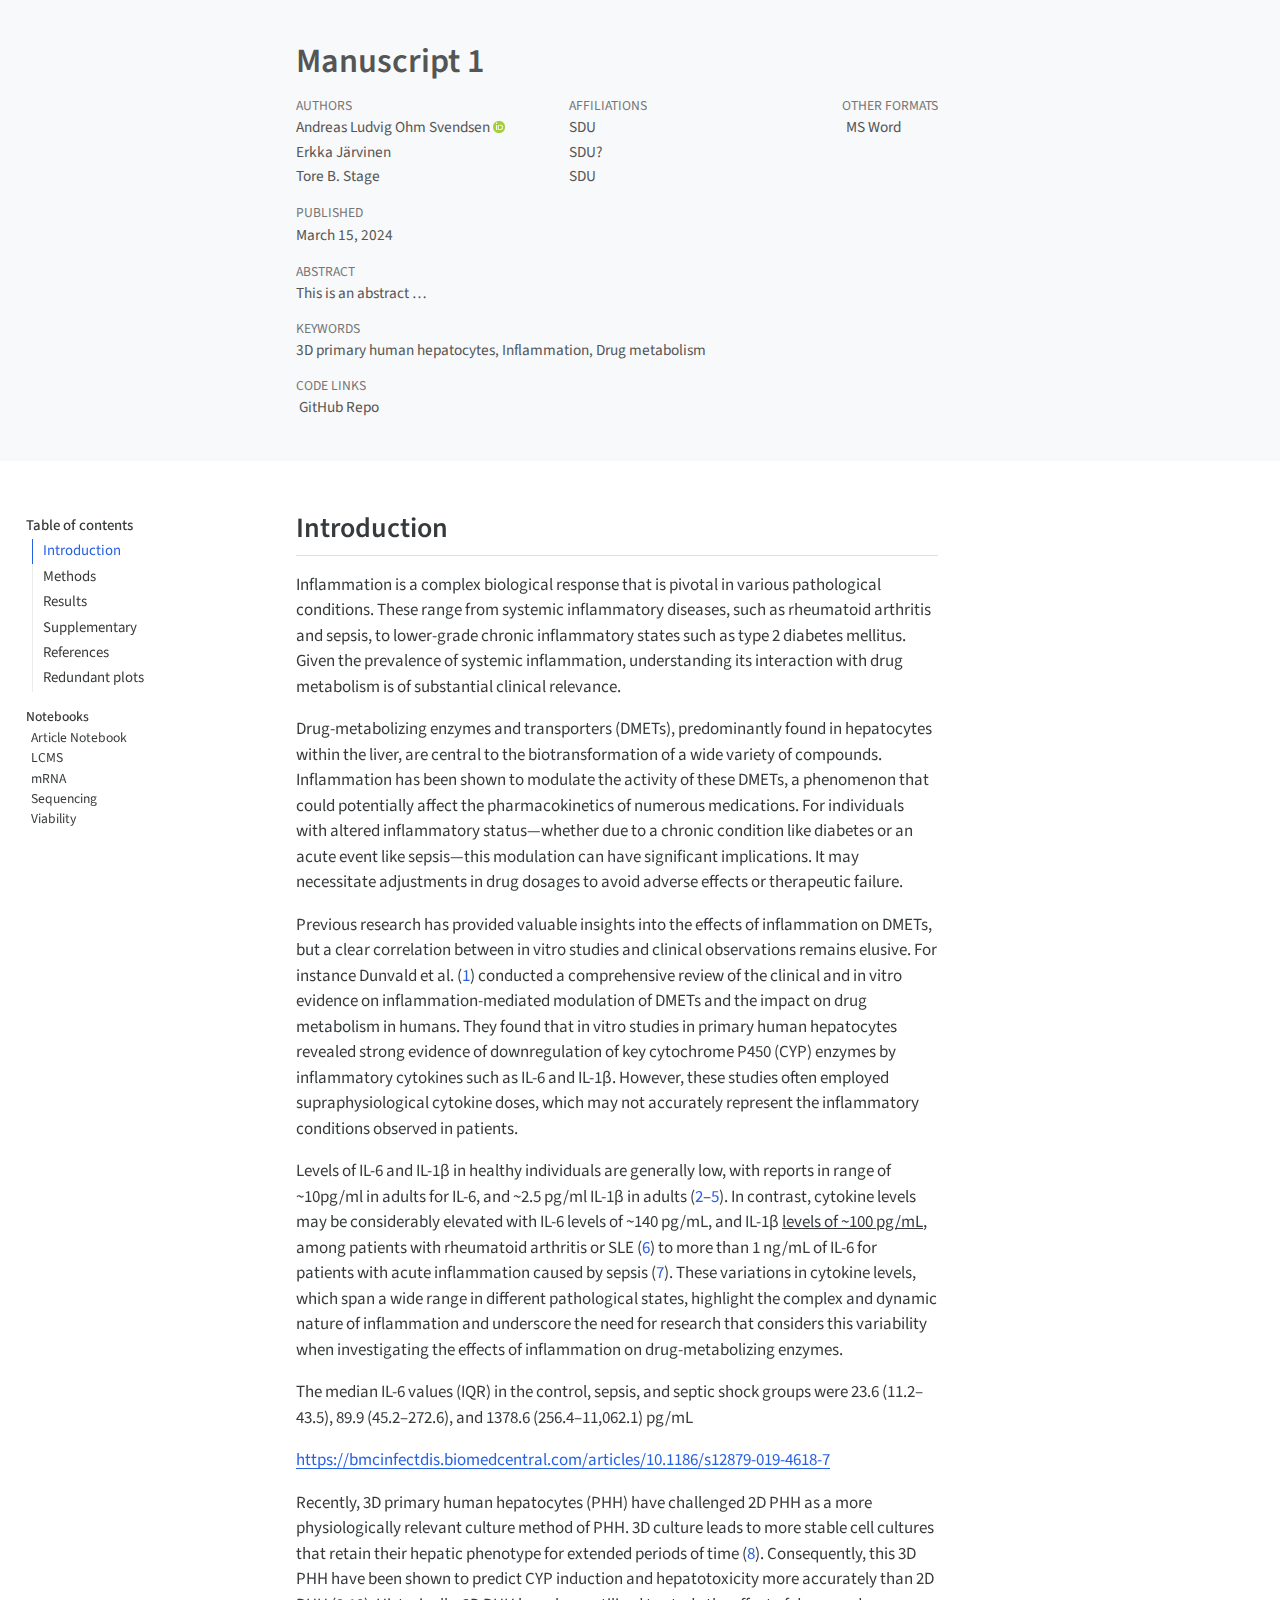
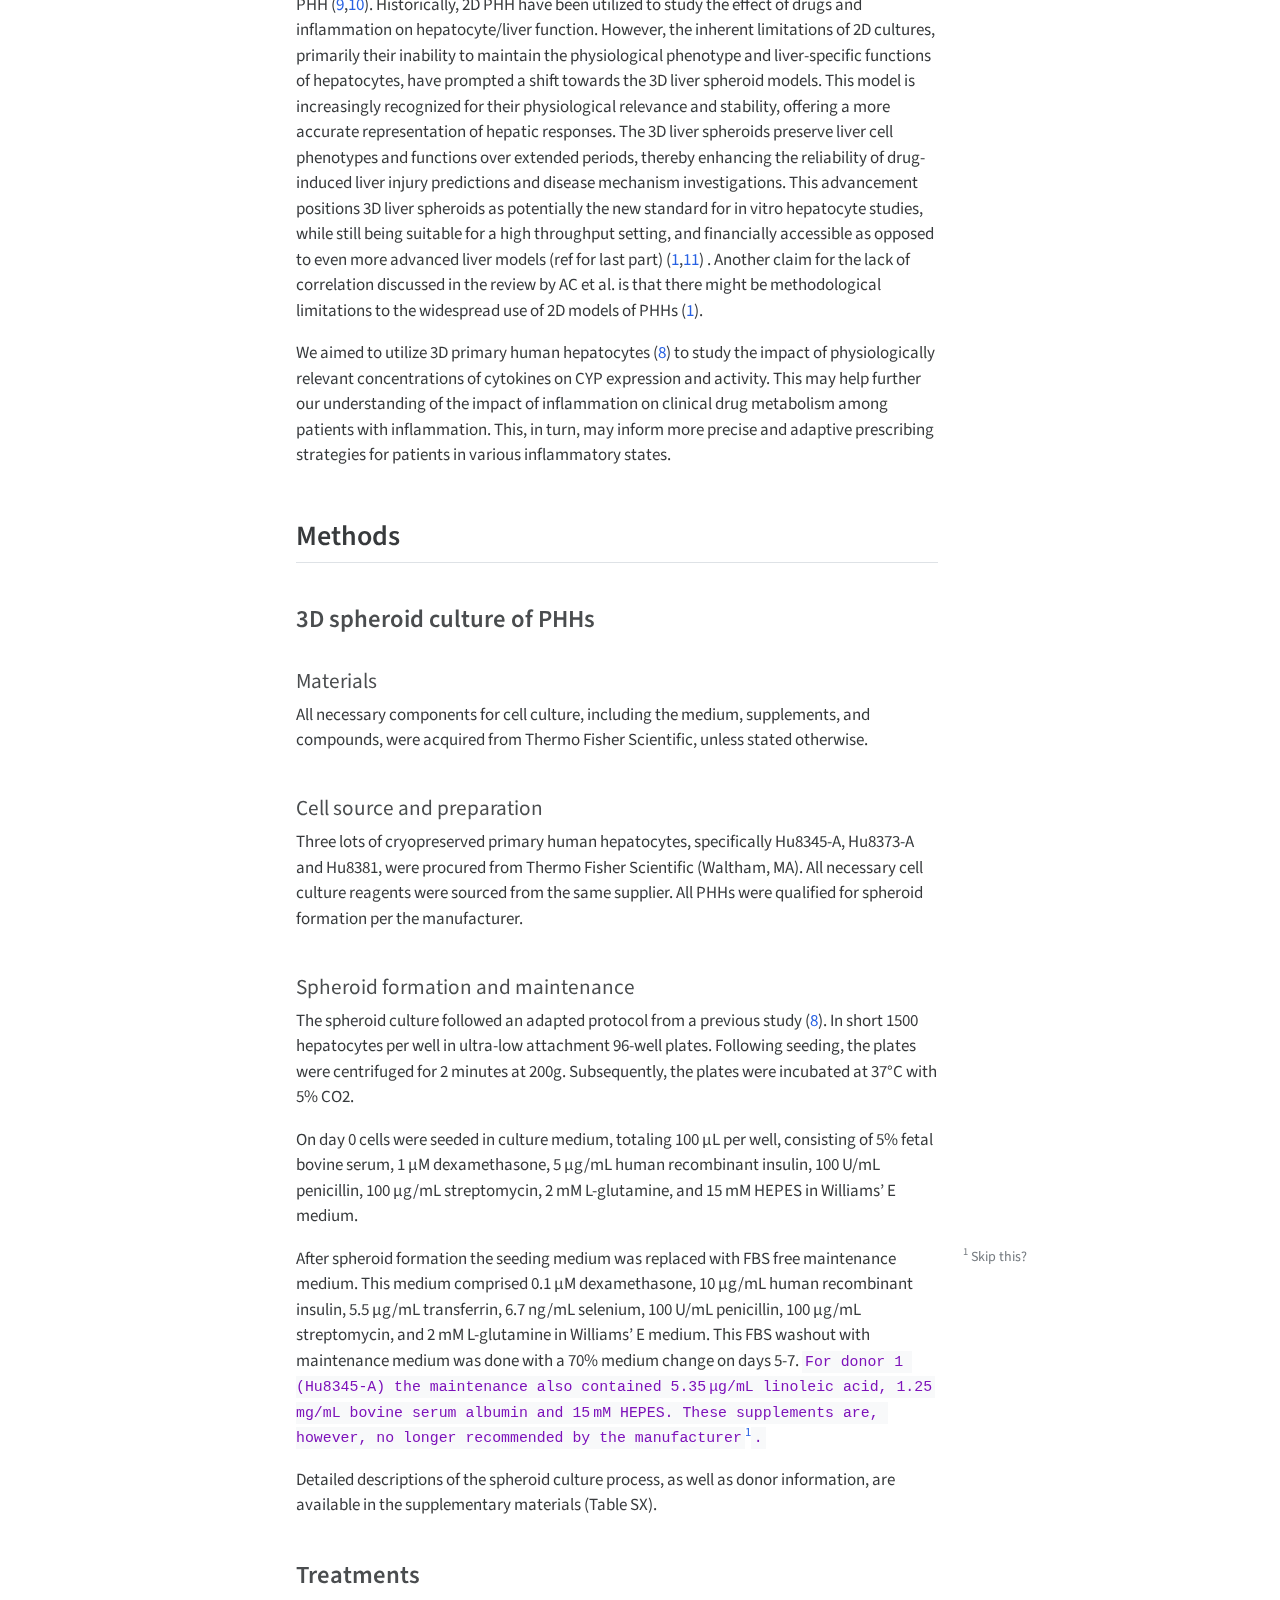
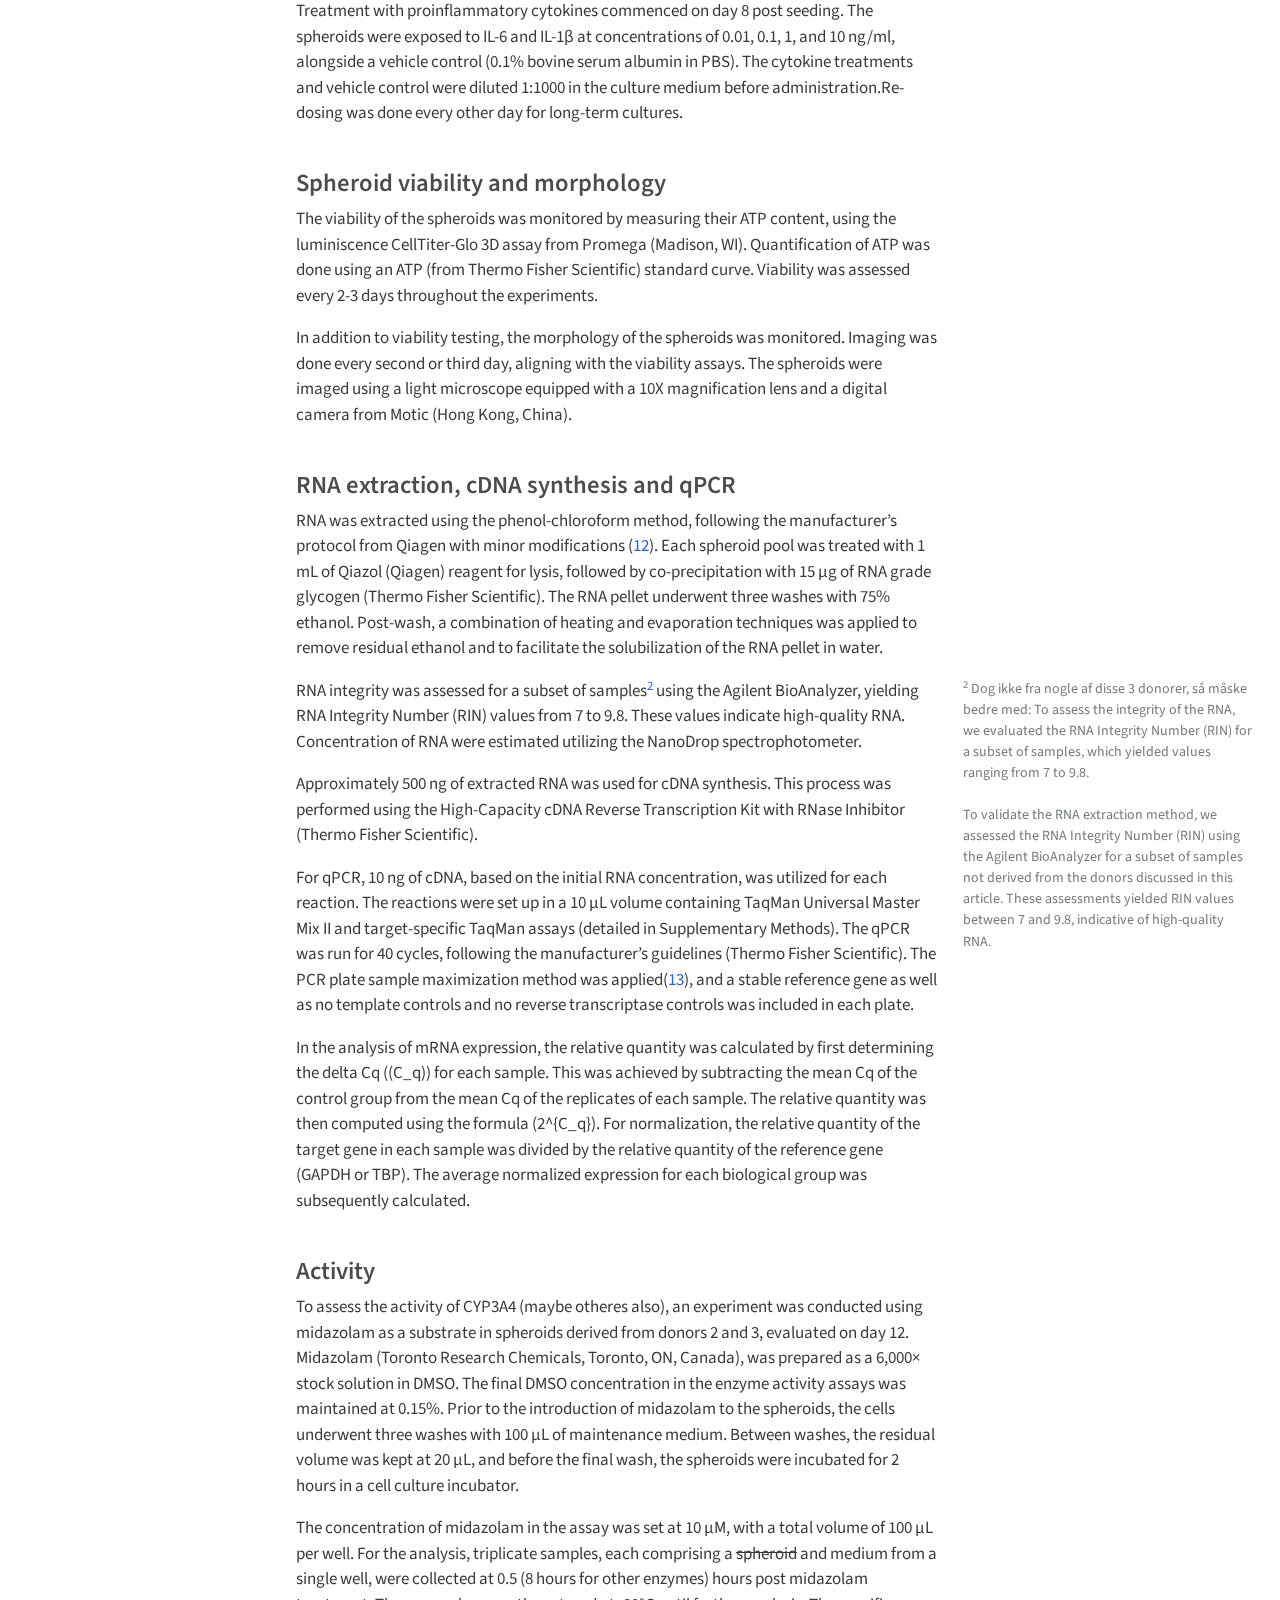
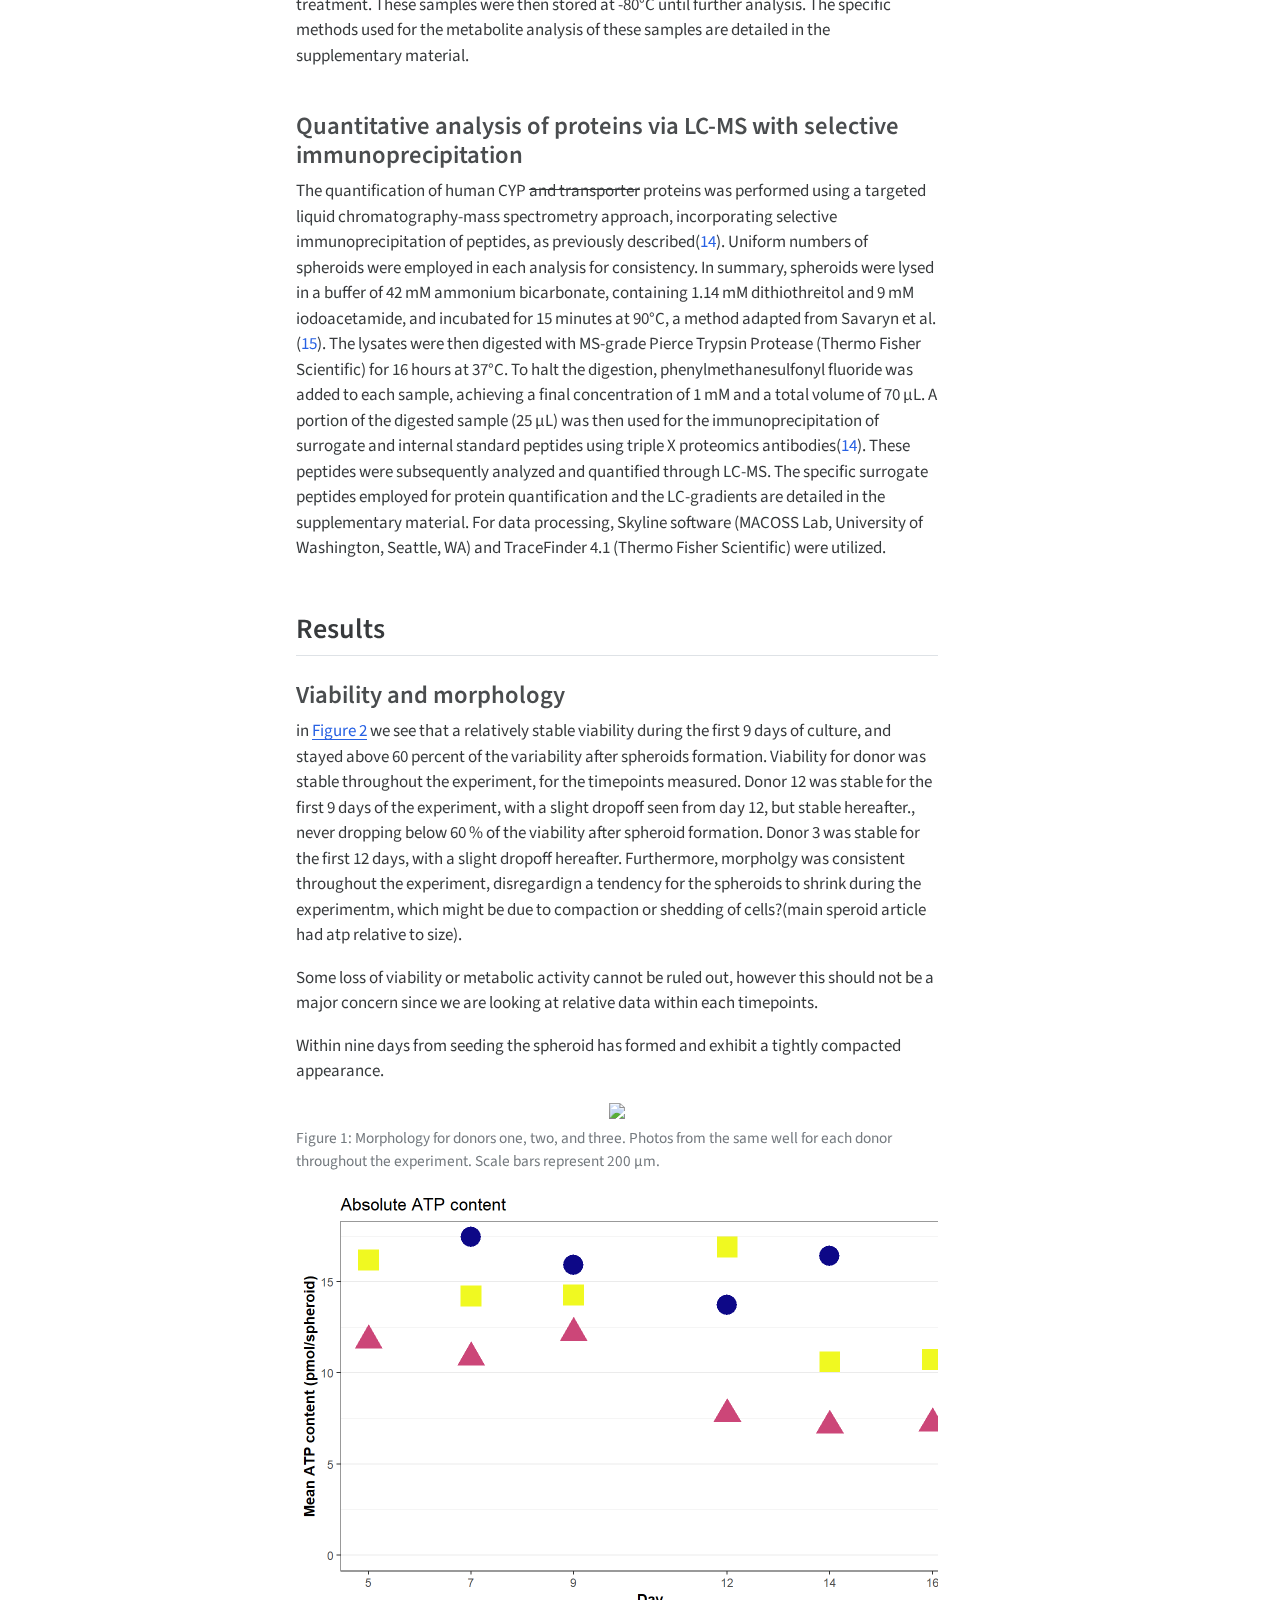
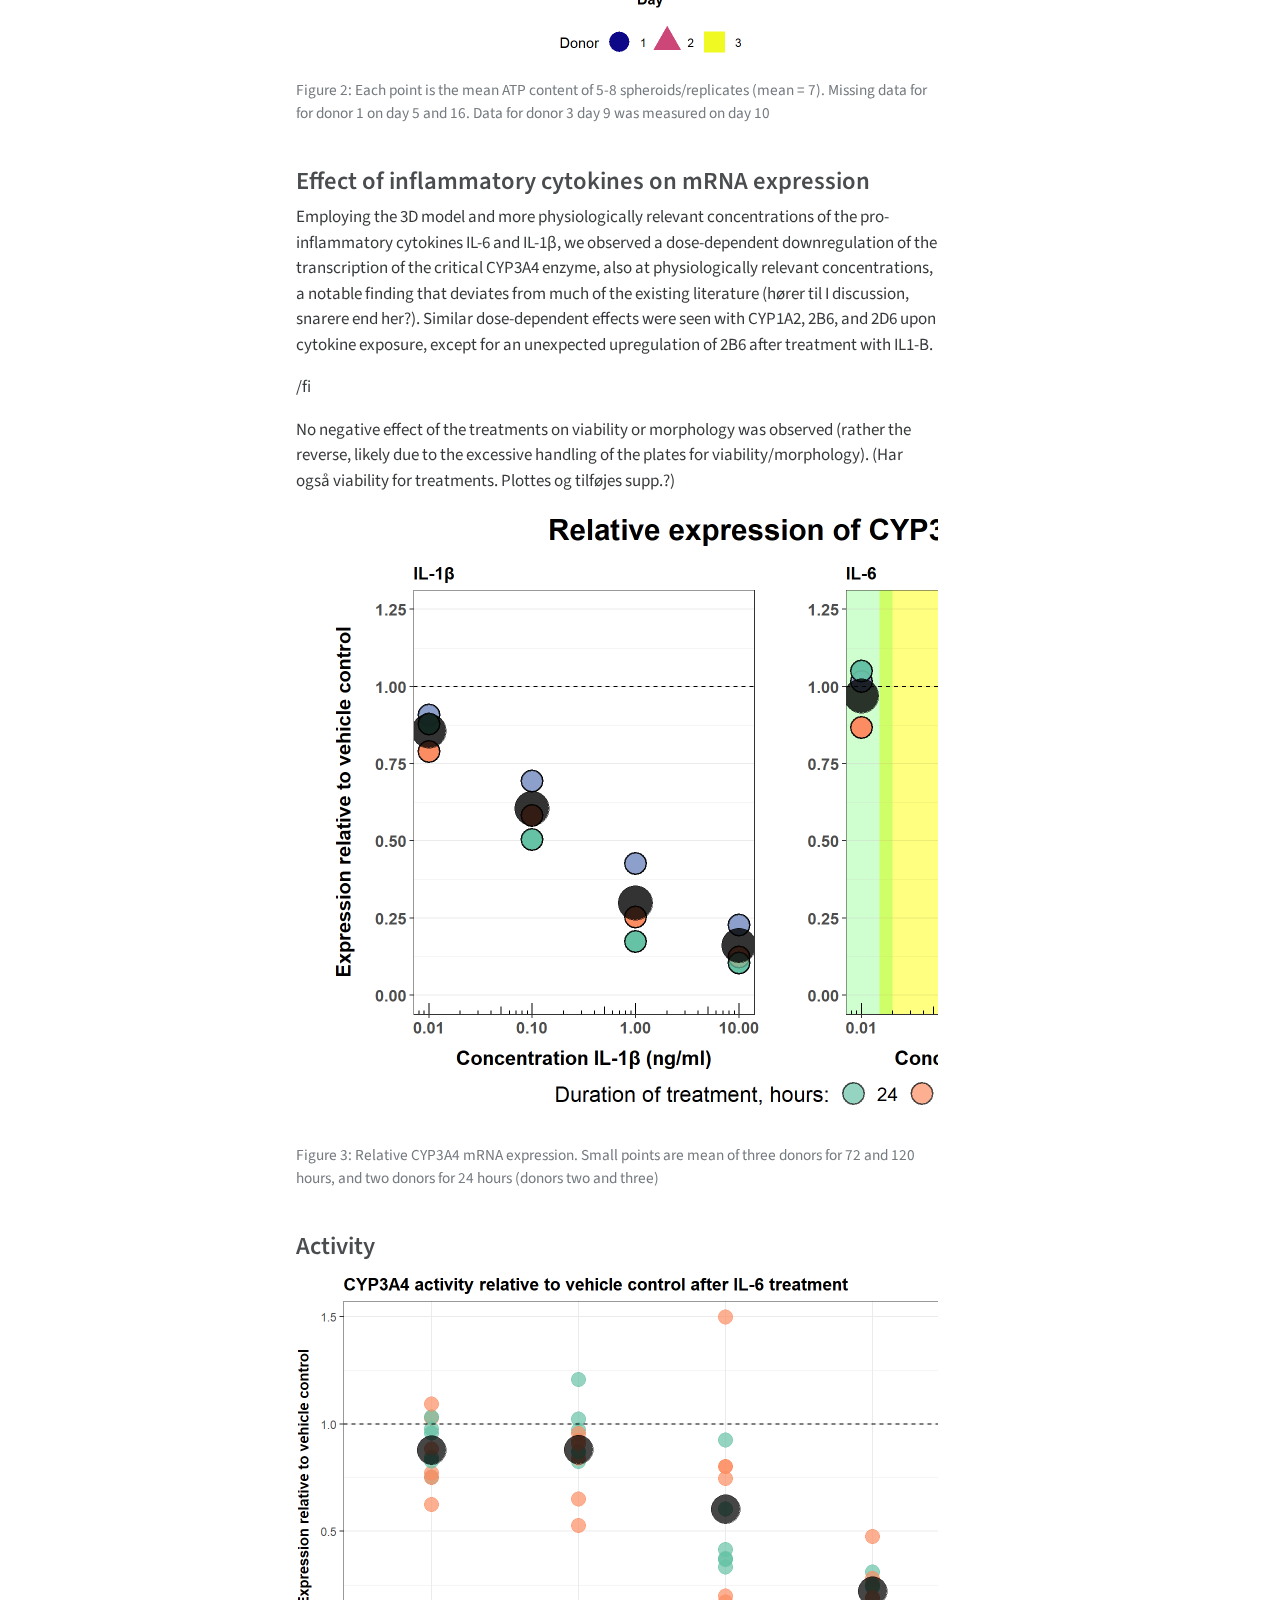
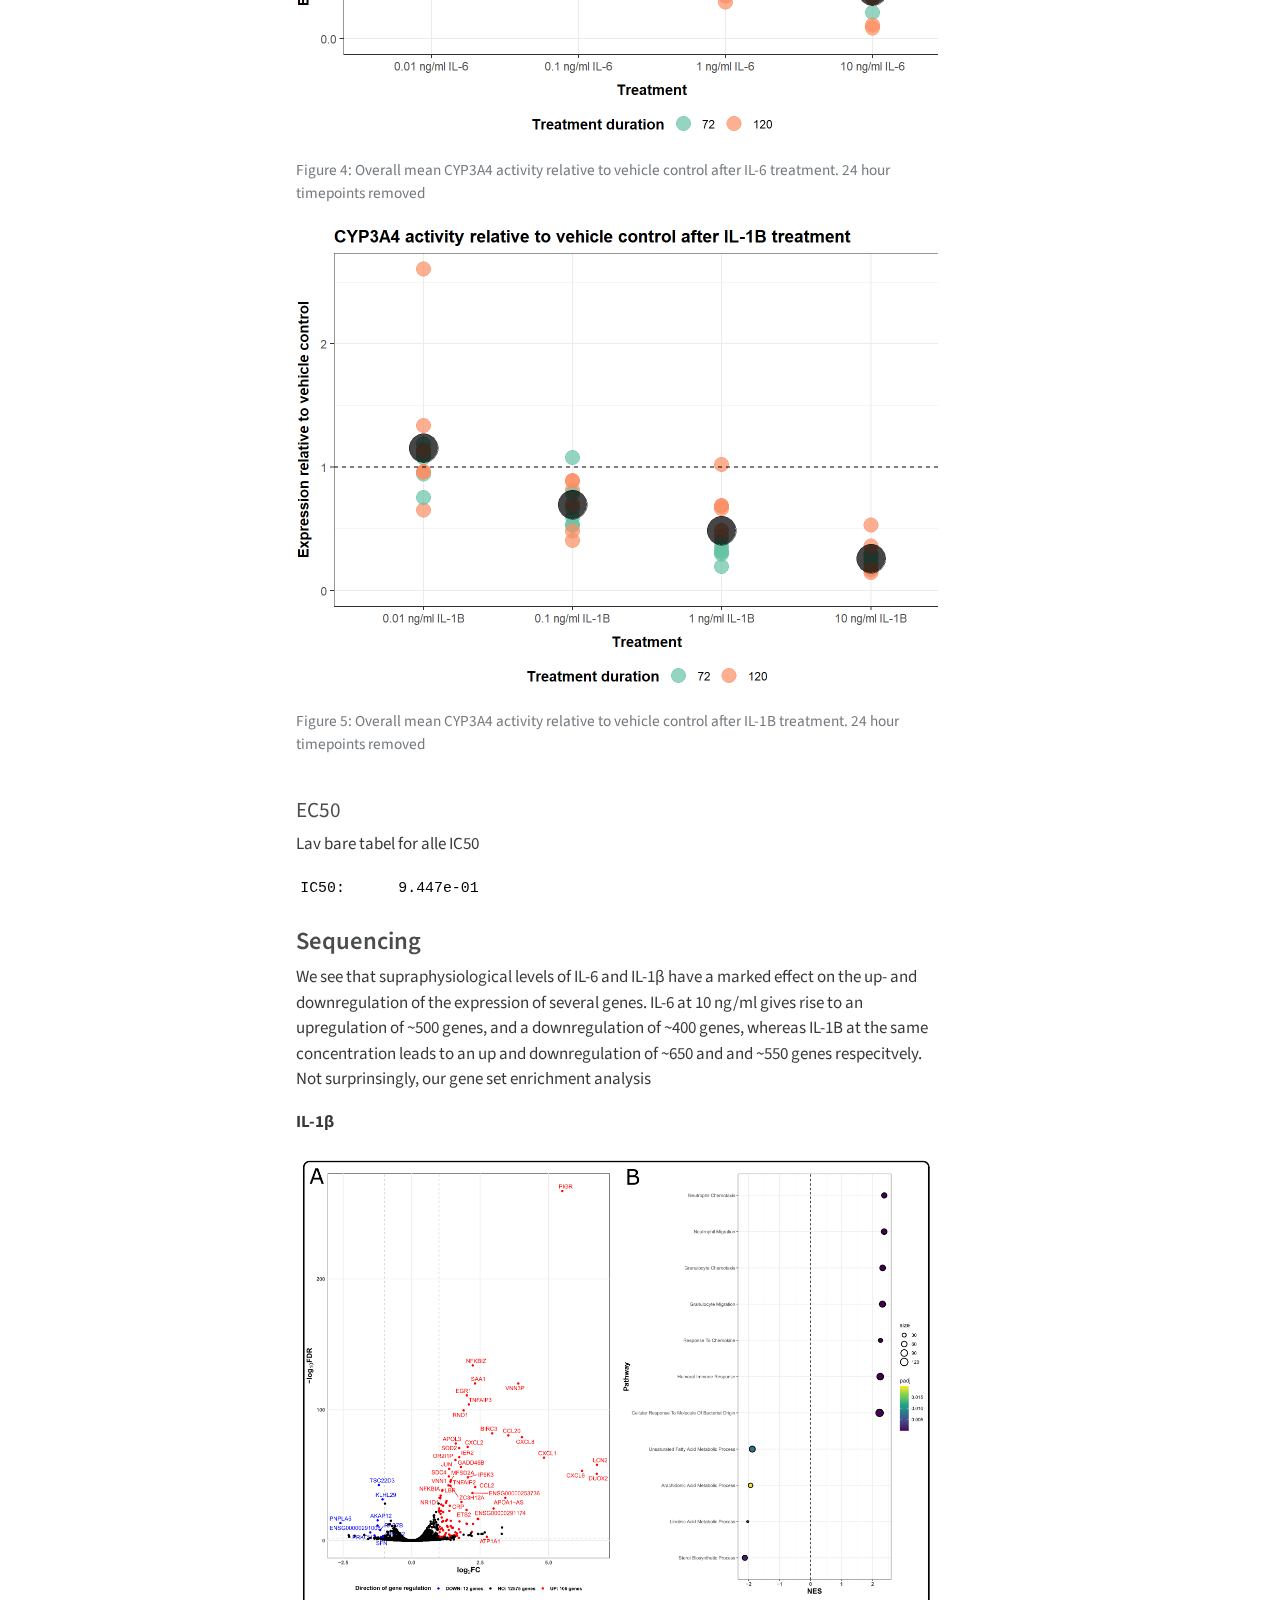
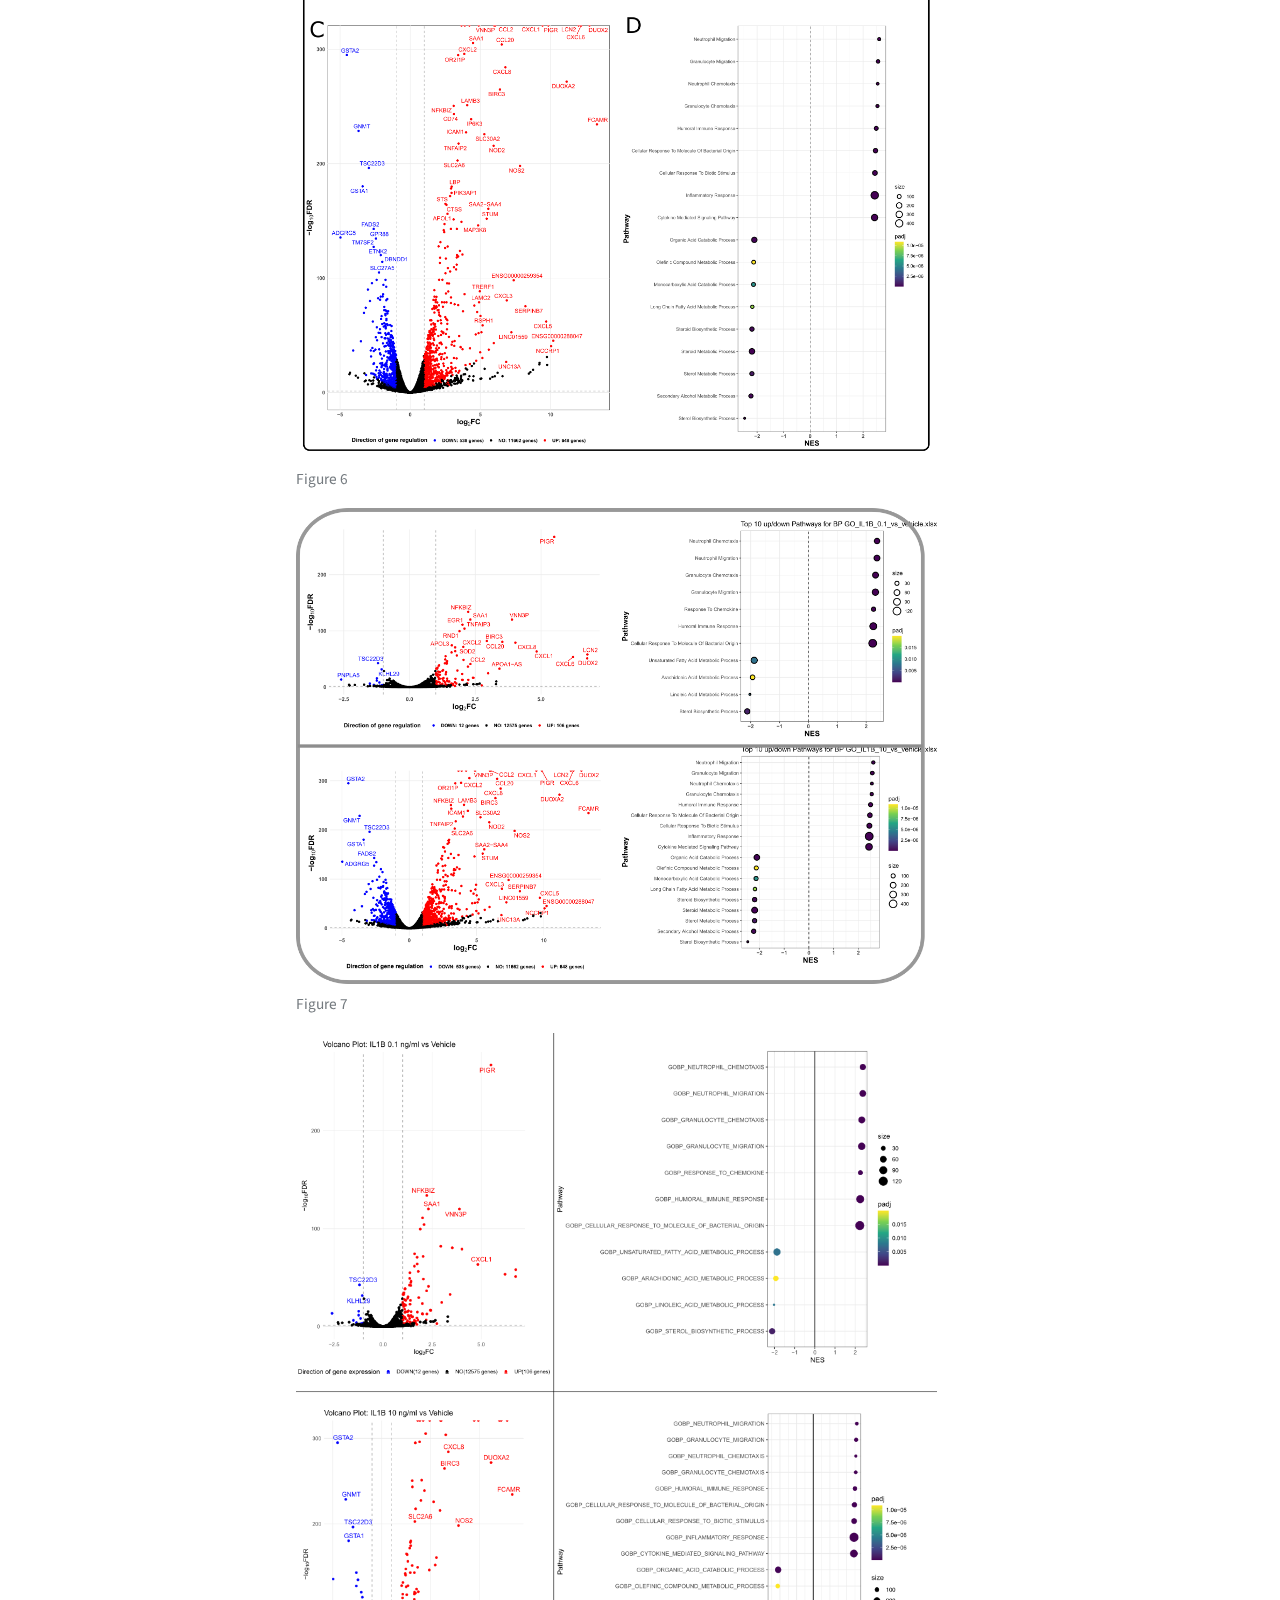
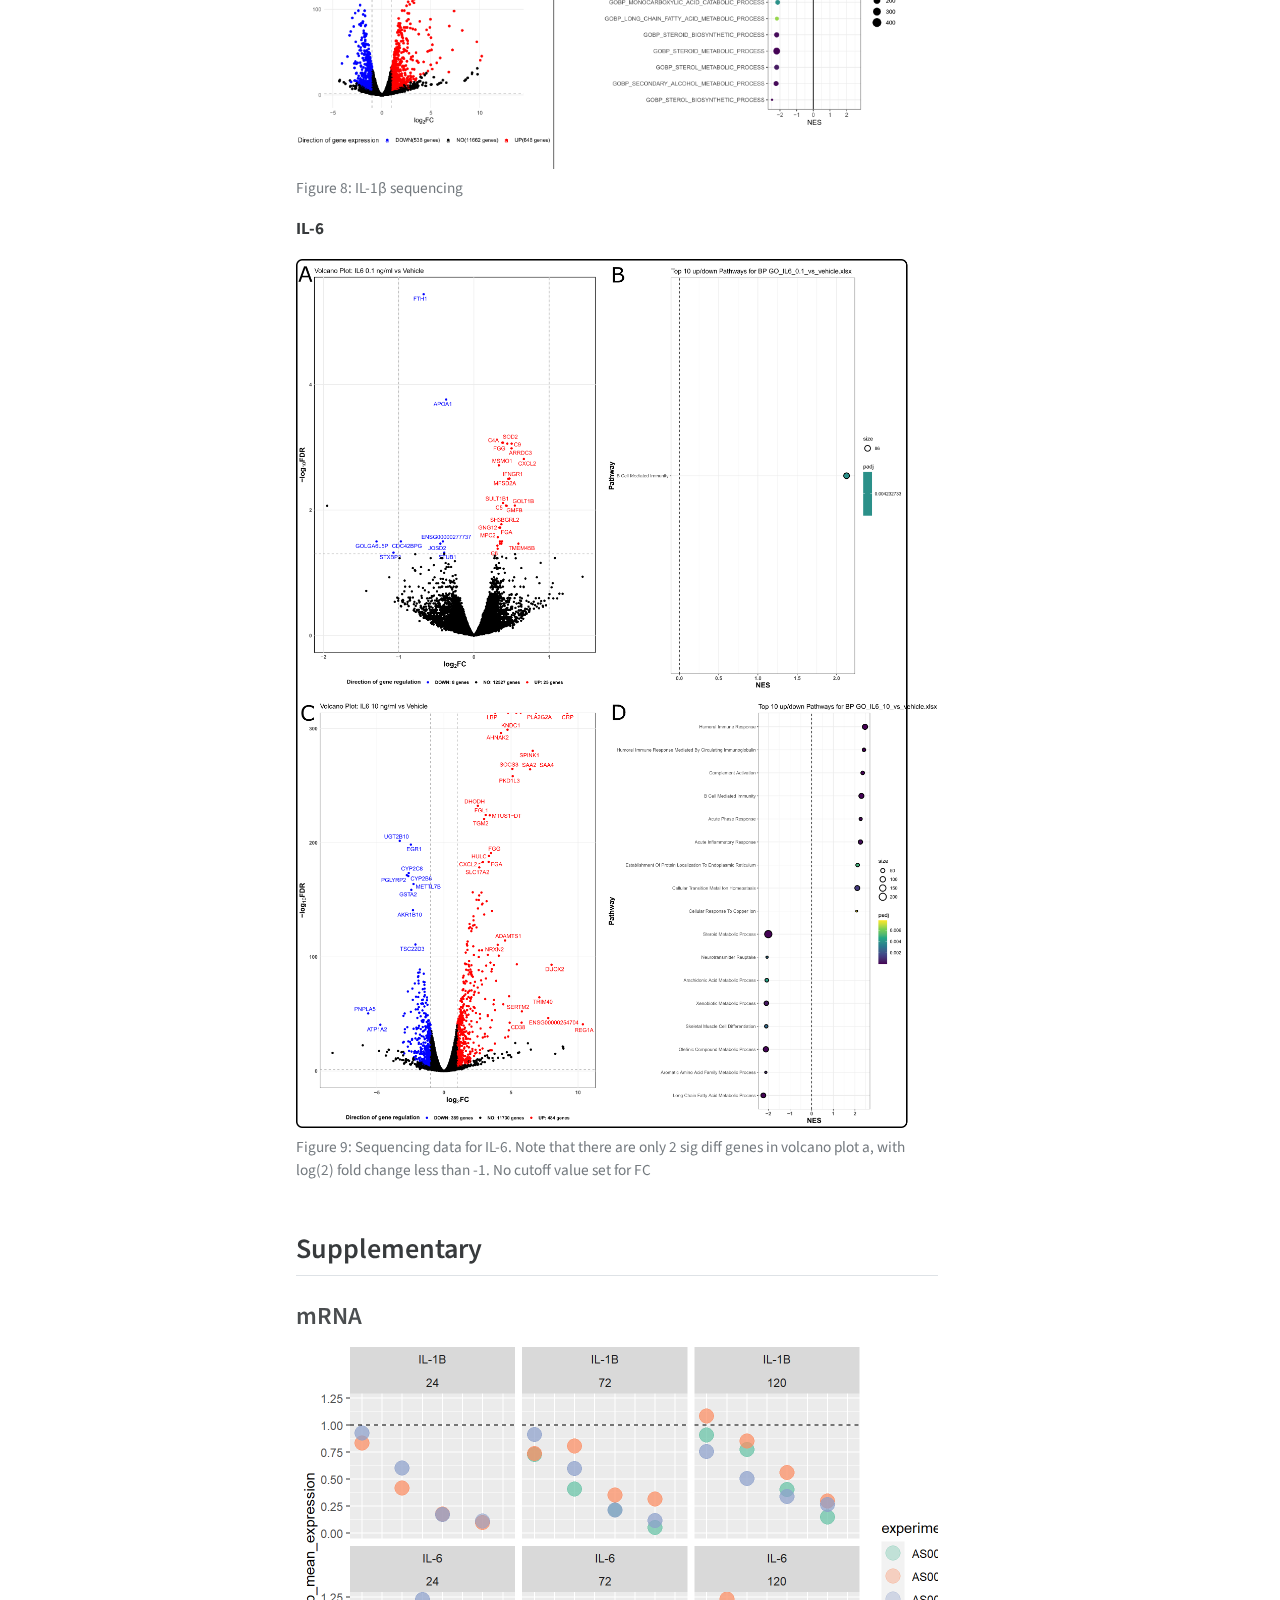
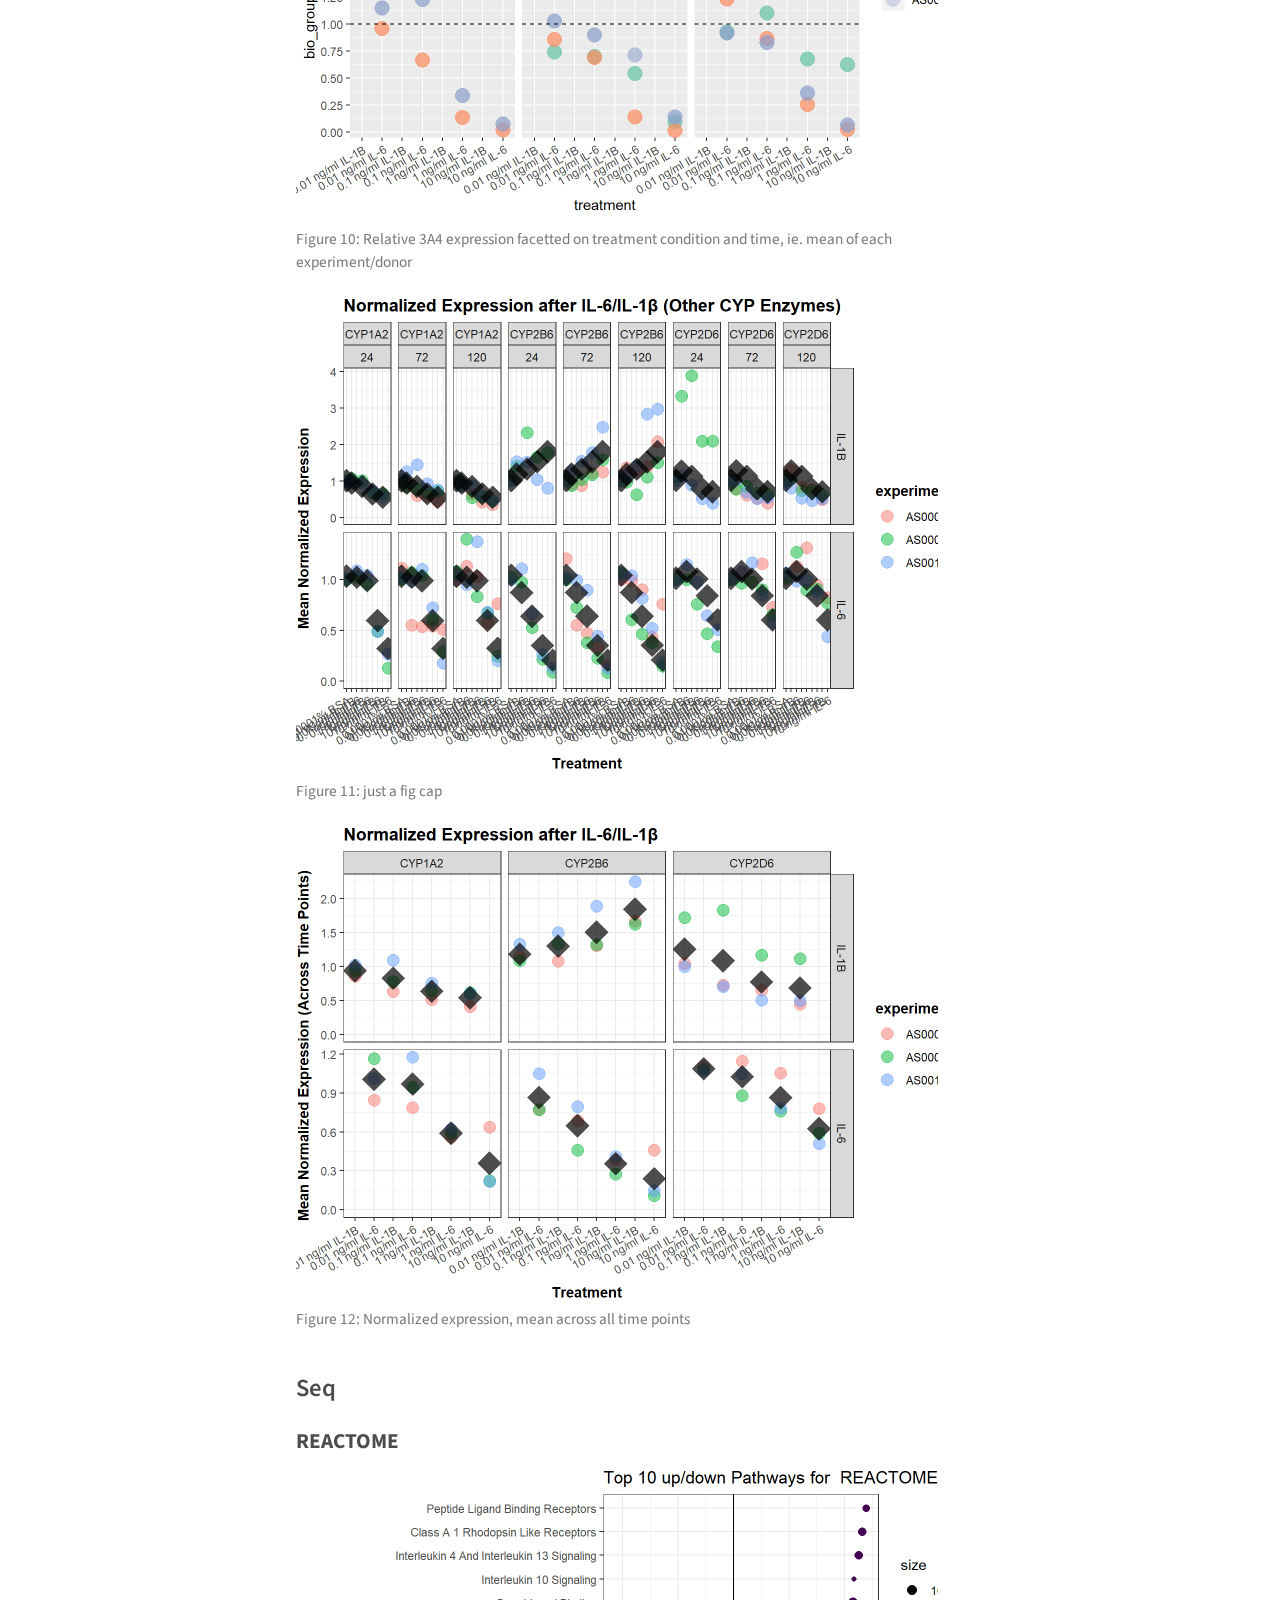
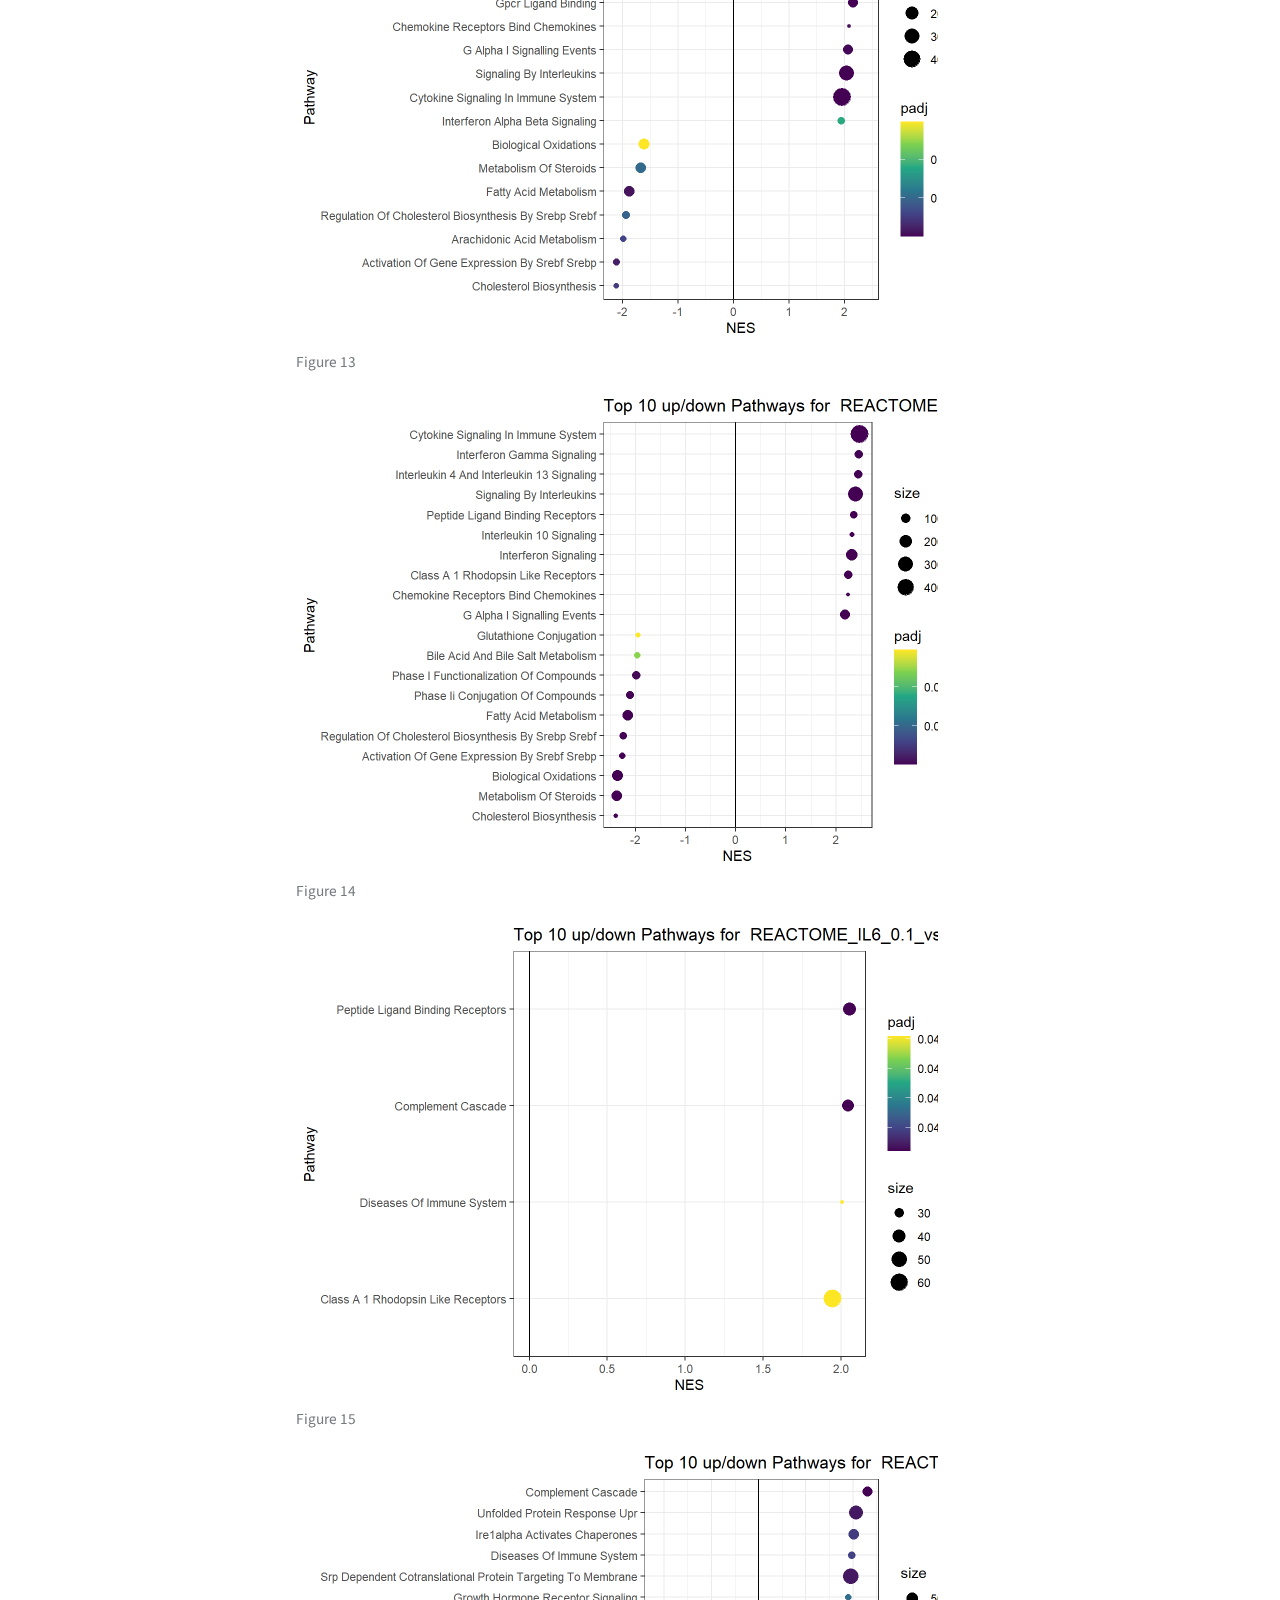
==== commit e9d03498: "Built site for gh-pages" ====
--- a/index.html
+++ b/index.html
@@ -9,7 +9,7 @@
 <meta name="author" content="Andreas Ludvig Ohm Svendsen">
 <meta name="author" content="Erkka Järvinen">
 <meta name="author" content="Tore B. Stage">
-<meta name="dcterms.date" content="2024-03-13">
+<meta name="dcterms.date" content="2024-03-15">
 <meta name="keywords" content="3D primary human hepatocytes, Inflammation, Drug metabolism">
 
 <title>Manuscript 1</title>
@@ -75,10 +75,10 @@
 <meta name="citation_author" content="Andreas Ludvig Ohm Svendsen">
 <meta name="citation_author" content="Erkka Järvinen">
 <meta name="citation_author" content="Tore B. Stage">
-<meta name="citation_publication_date" content="2024-03-13">
-<meta name="citation_cover_date" content="2024-03-13">
+<meta name="citation_publication_date" content="2024-03-15">
+<meta name="citation_cover_date" content="2024-03-15">
 <meta name="citation_year" content="2024">
-<meta name="citation_online_date" content="2024-03-13">
+<meta name="citation_online_date" content="2024-03-15">
 <meta name="citation_language" content="en">
 <meta name="citation_reference" content="citation_title=Strategies for the development of volcanic hazard maps in monogenetic volcanic fields: The example of La Palma (Canary Islands);,citation_author=José Marrero;,citation_author=Alicia García;,citation_author=Manuel Berrocoso;,citation_author=Ángeles Llinares;,citation_author=Antonio Rodríguez-Losada;,citation_author=R. Ortiz;,citation_publication_date=2019-07;,citation_cover_date=2019-07;,citation_year=2019;,citation_doi=10.1186/s13617-019-0085-5;,citation_volume=8;,citation_journal_title=Journal of Applied Volcanology;">
 <meta name="citation_reference" content="citation_title=Clinical and Molecular Perspectives on Inflammation-Mediated Regulation of Drug Metabolism and Transport;,citation_author=Ann-Cathrine Dalgård Dunvald;,citation_author=Erkka Järvinen;,citation_author=Christina Mortensen;,citation_author=Tore B. Stage;,citation_fulltext_html_url=https://onlinelibrary.wiley.com/doi/abs/10.1002/cpt.2432;,citation_issue=n/a;,citation_doi=10.1002/cpt.2432;,citation_volume=n/a;,citation_language=en;,citation_journal_title=Clinical Pharmacology &amp;amp;amp; Therapeutics;">
@@ -151,7 +151,7 @@
                 <div>
             <div class="quarto-title-meta-heading">Published</div>
             <div class="quarto-title-meta-contents">
-              <p class="date">March 13, 2024</p>
+              <p class="date">March 15, 2024</p>
             </div>
           </div>
           
@@ -292,7 +292,6 @@
 <p>in <a href="#fig-viability" class="quarto-xref">Figure&nbsp;2</a> we see that a relatively stable viability during the first 9 days of culture, and stayed above 60 percent of the variability after spheroids formation. Viability for donor was stable throughout the experiment, for the timepoints measured. Donor 12 was stable for the first 9 days of the experiment, with a slight dropoff seen from day 12, but stable hereafter., never dropping below 60 % of the viability after spheroid formation. Donor 3 was stable for the first 12 days, with a slight dropoff hereafter. Furthermore, morpholgy was consistent throughout the experiment, disregardign a tendency for the spheroids to shrink during the experimentm, which might be due to compaction or shedding of cells?(main speroid article had atp relative to size).</p>
 <p>Some loss of viability or metabolic activity cannot be ruled out, however this should not be a major concern since we are looking at relative data within each timepoints.</p>
 <p>Within nine days from seeding the spheroid has formed and exhibit a tightly compacted appearance.</p>
-<p>We used ATP content as a proxy for viability. Viability and morphology for</p>
 <div id="fig-morph" class="quarto-figure quarto-figure-center quarto-float anchored">
 <figure class="quarto-float quarto-float-fig figure">
 <div aria-describedby="fig-morph-caption-0ceaefa1-69ba-4598-a22c-09a6ac19f8ca">
@@ -322,7 +321,9 @@
 </section>
 <section id="effect-of-inflammatory-cytokines-on-mrna-expression" class="level3">
 <h3 class="anchored" data-anchor-id="effect-of-inflammatory-cytokines-on-mrna-expression">Effect of inflammatory cytokines on mRNA expression</h3>
-<p>The treatments did not have a negative effect on the viability or morphology of the spheroids.</p>
+<p>Employing the 3D model and more physiologically relevant concentrations of the pro-inflammatory cytokines IL-6 and IL-1β, we observed a dose-dependent downregulation of the transcription of the critical CYP3A4 enzyme, also at physiologically relevant concentrations, a notable finding that deviates from much of the existing literature (hører til I discussion, snarere end her?). Similar dose-dependent effects were seen with CYP1A2, 2B6, and 2D6 upon cytokine exposure, except for an unexpected upregulation of 2B6 after treatment with IL1-B.</p>
+<p>/fi</p>
+<p>No negative effect of the treatments on viability or morphology was observed (rather the reverse, likely due to the excessive handling of the plates for viability/morphology). (Har også viability for treatments. Plottes og tilføjes supp.?)</p>
 <div class="quarto-embed-nb-cell">
 <div id="cell-fig-mRNA-CYP3A4-main" class="cell" data-fig-width="9.5" data-fig-height="6.5">
 <div class="cell-output cell-output-display">
@@ -382,6 +383,7 @@
 </section>
 <section id="sequencing" class="level3">
 <h3 class="anchored" data-anchor-id="sequencing">Sequencing</h3>
+<p>We see that supraphysiological levels of IL-6 and IL-1β have a marked effect on the up- and downregulation of the expression of several genes. IL-6 at 10 ng/ml gives rise to an upregulation of ~500 genes, and a downregulation of ~400 genes, whereas IL-1B at the same concentration leads to an up and downregulation of ~650 and and ~550 genes respecitvely. Not surprinsingly, our gene set enrichment analysis</p>
 <p><strong>IL-1β</strong></p>
 <div id="fig-seq-3" class="quarto-figure quarto-figure-center quarto-float anchored">
 <figure class="quarto-float quarto-float-fig figure">
@@ -1421,7 +1423,7 @@
 });
 </script>
 </div> <!-- /content -->
-<script>var lightboxQuarto = GLightbox({"closeEffect":"zoom","selector":".lightbox","loop":false,"openEffect":"zoom","descPosition":"bottom"});
+<script>var lightboxQuarto = GLightbox({"openEffect":"zoom","loop":false,"selector":".lightbox","descPosition":"bottom","closeEffect":"zoom"});
 window.onload = () => {
   lightboxQuarto.on('slide_before_load', (data) => {
     const { slideIndex, slideNode, slideConfig, player, trigger } = data;
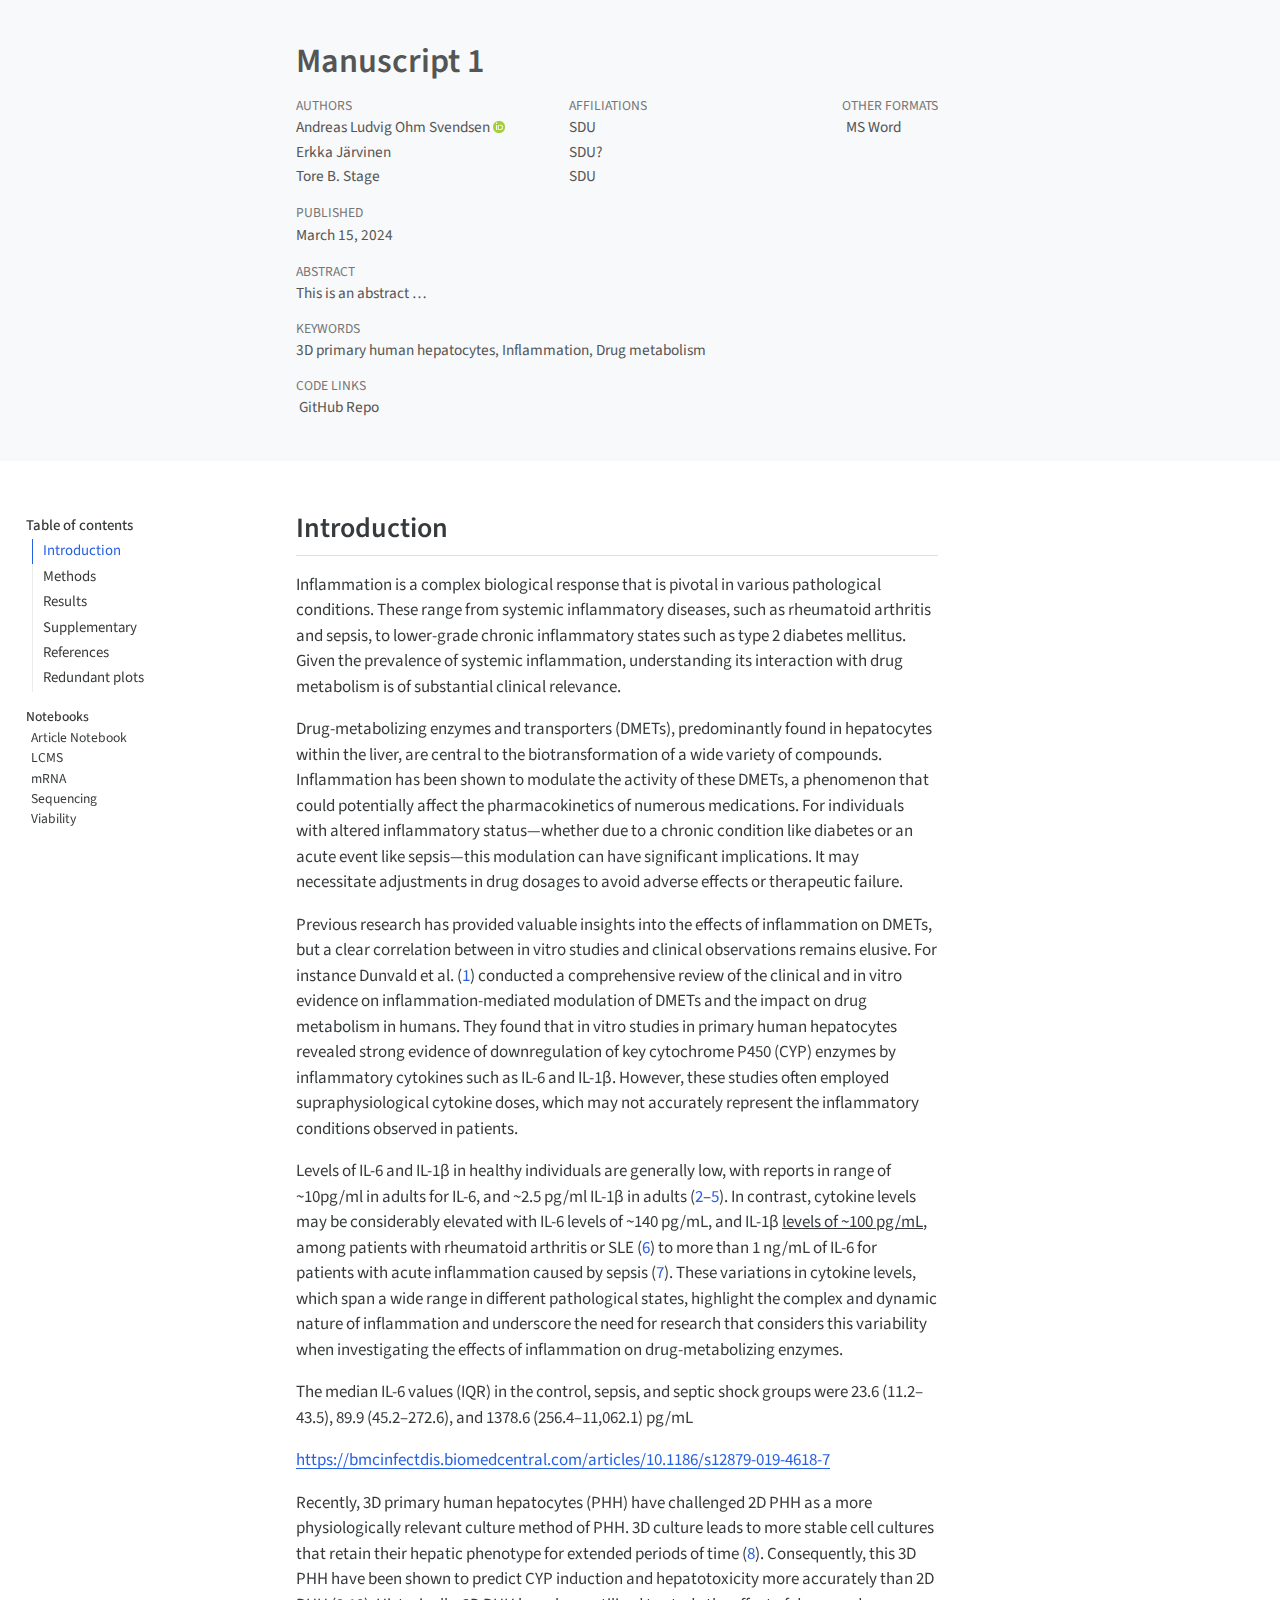
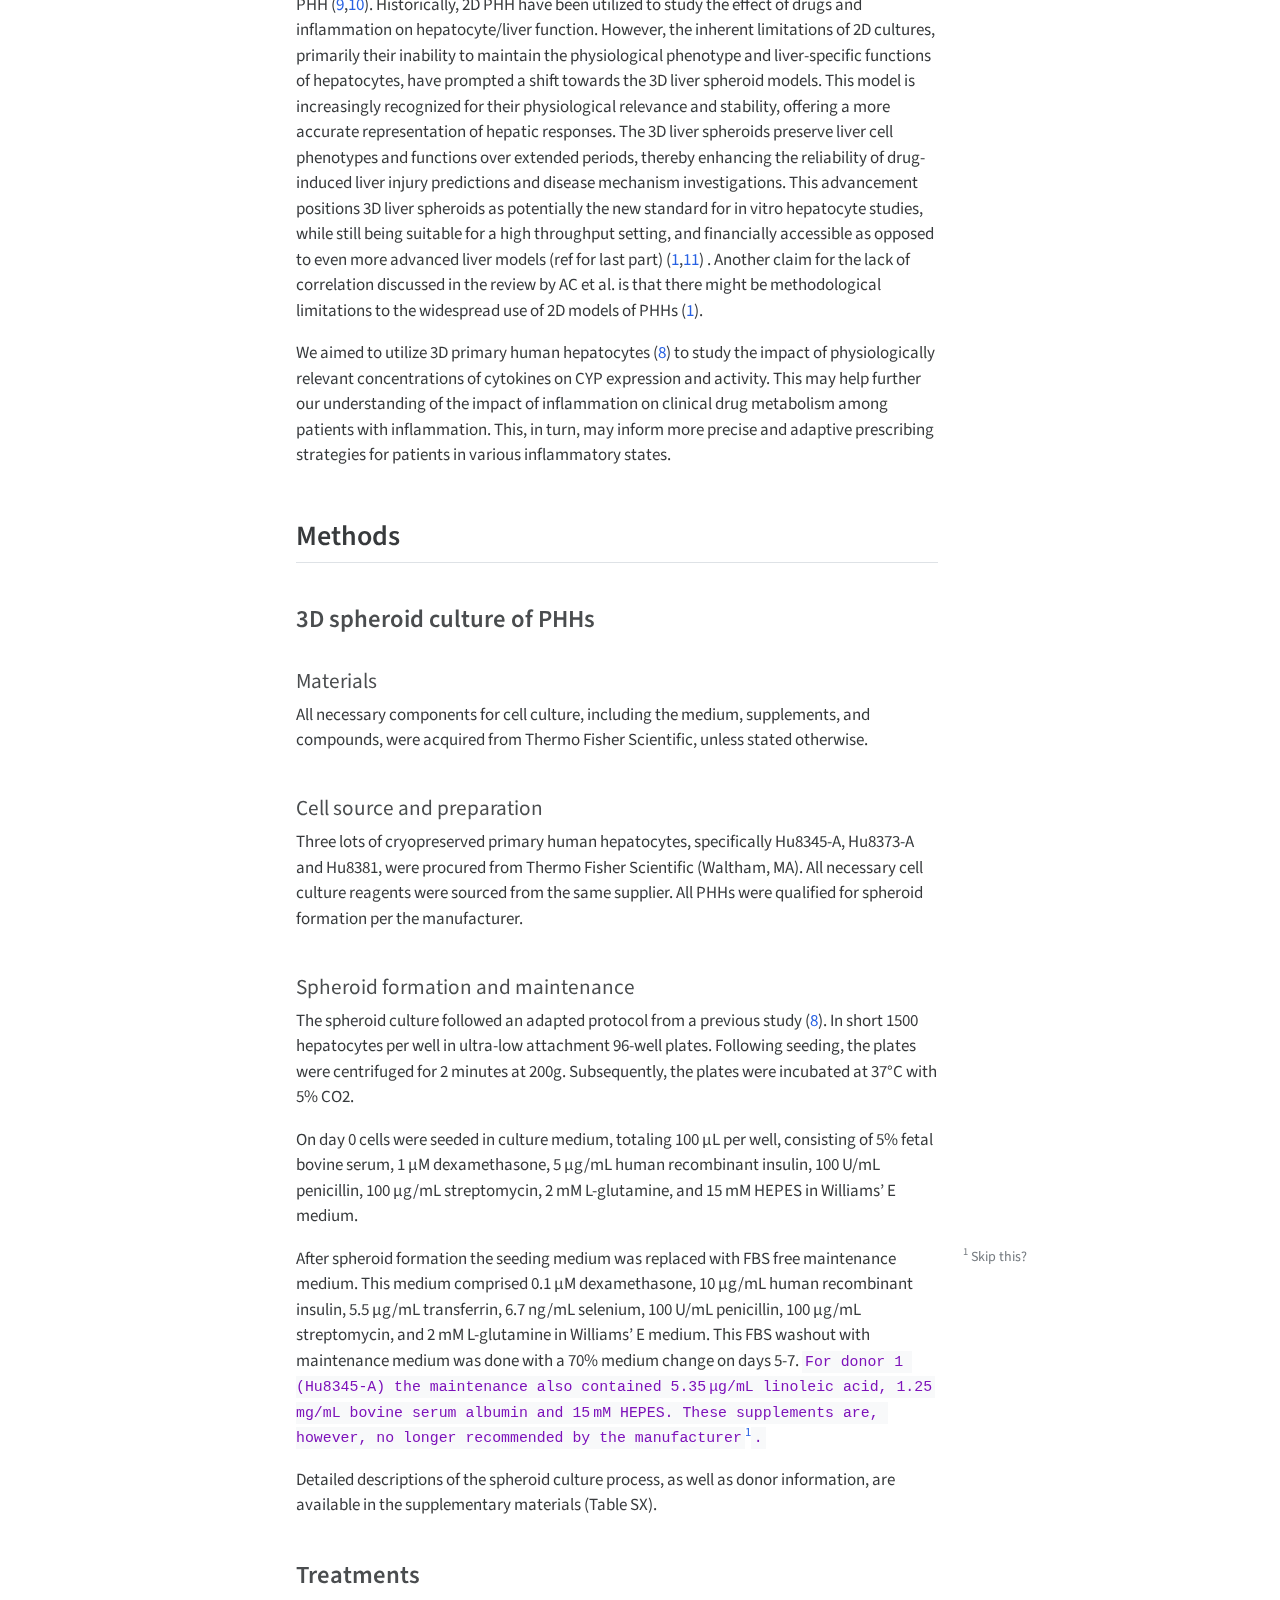
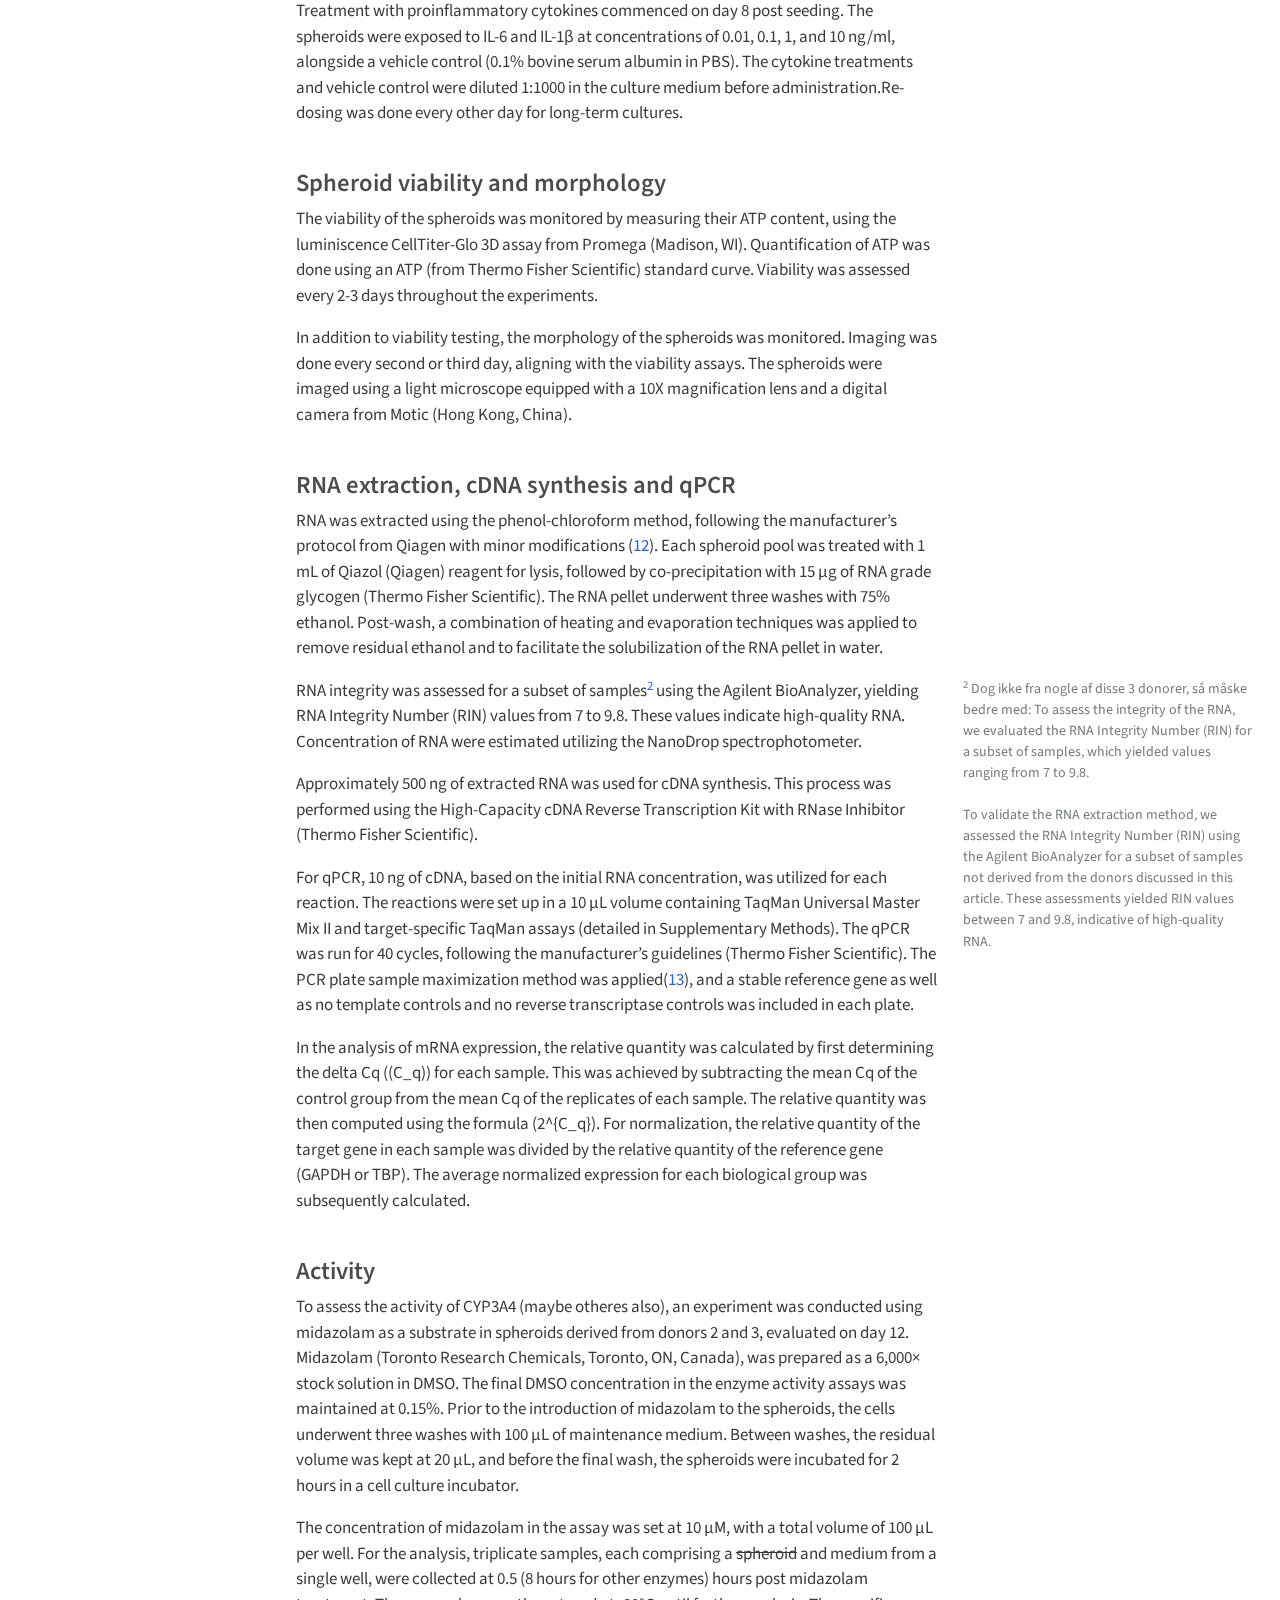
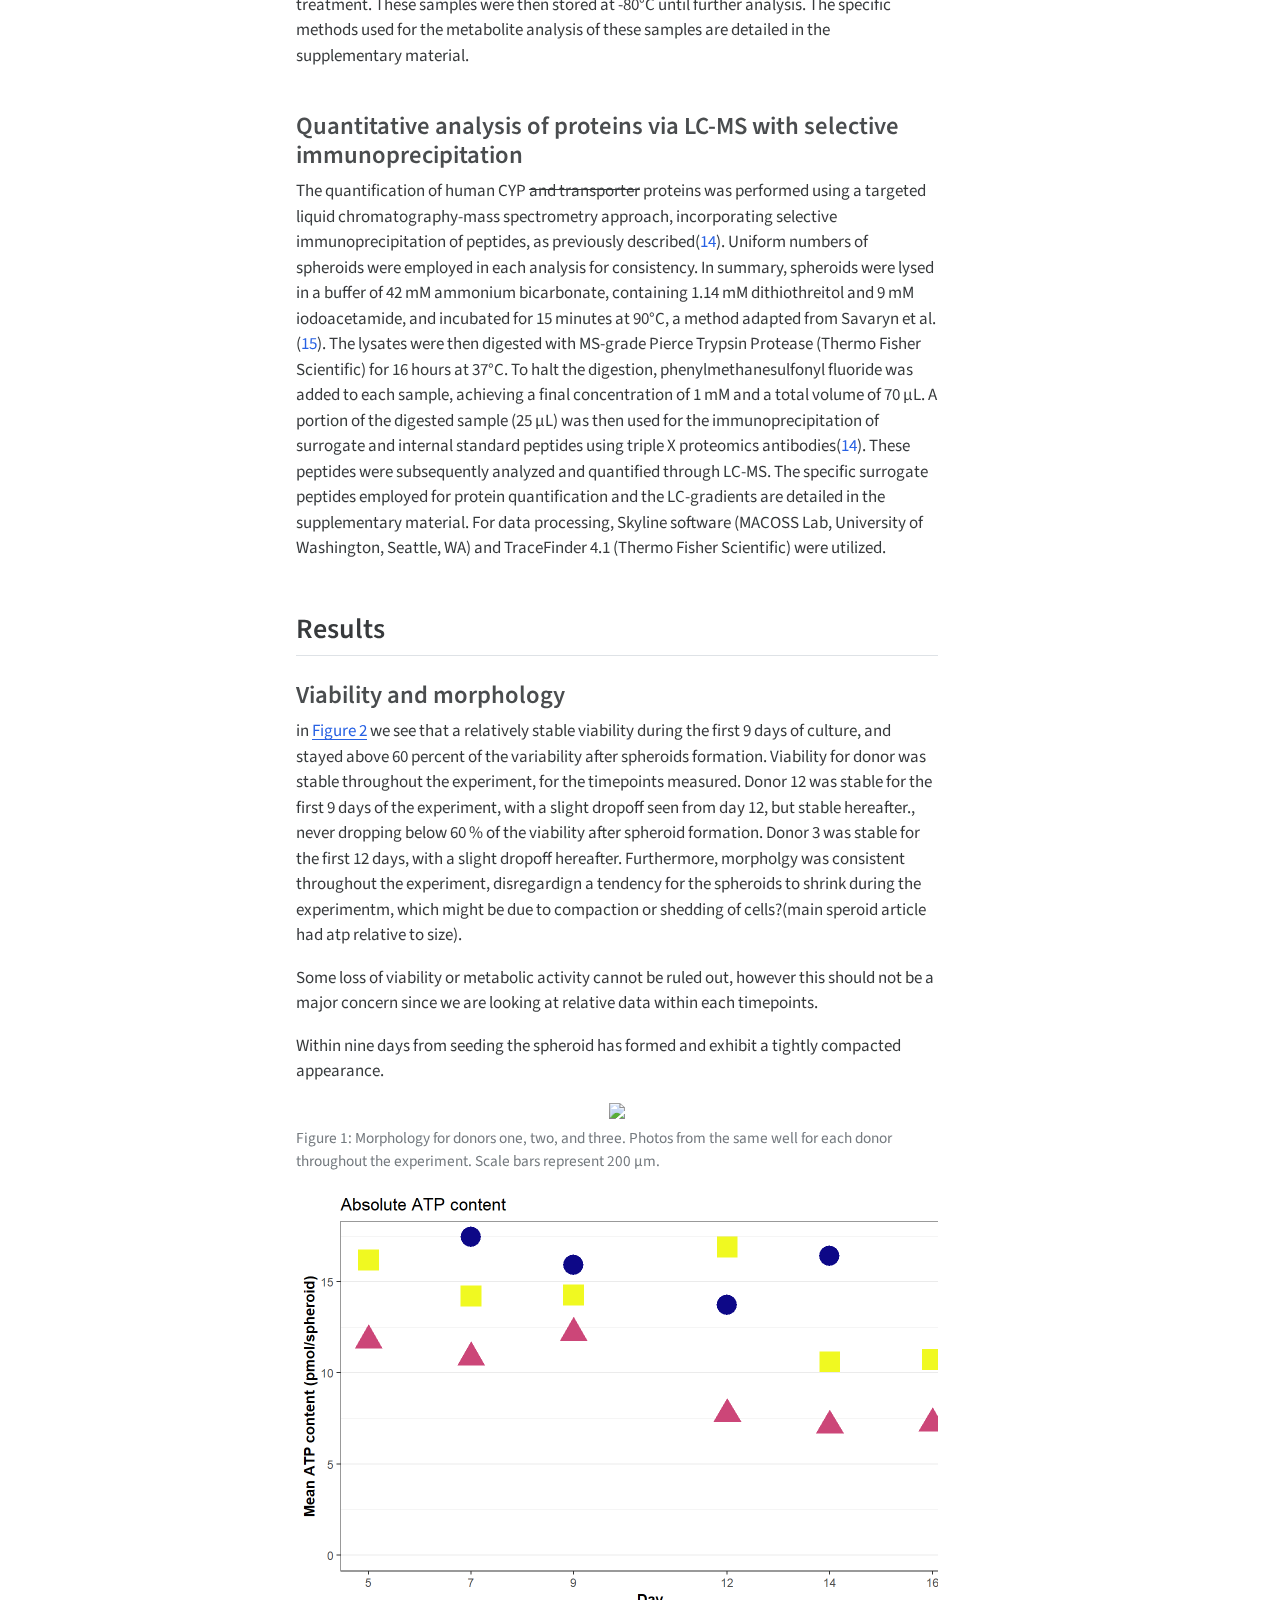
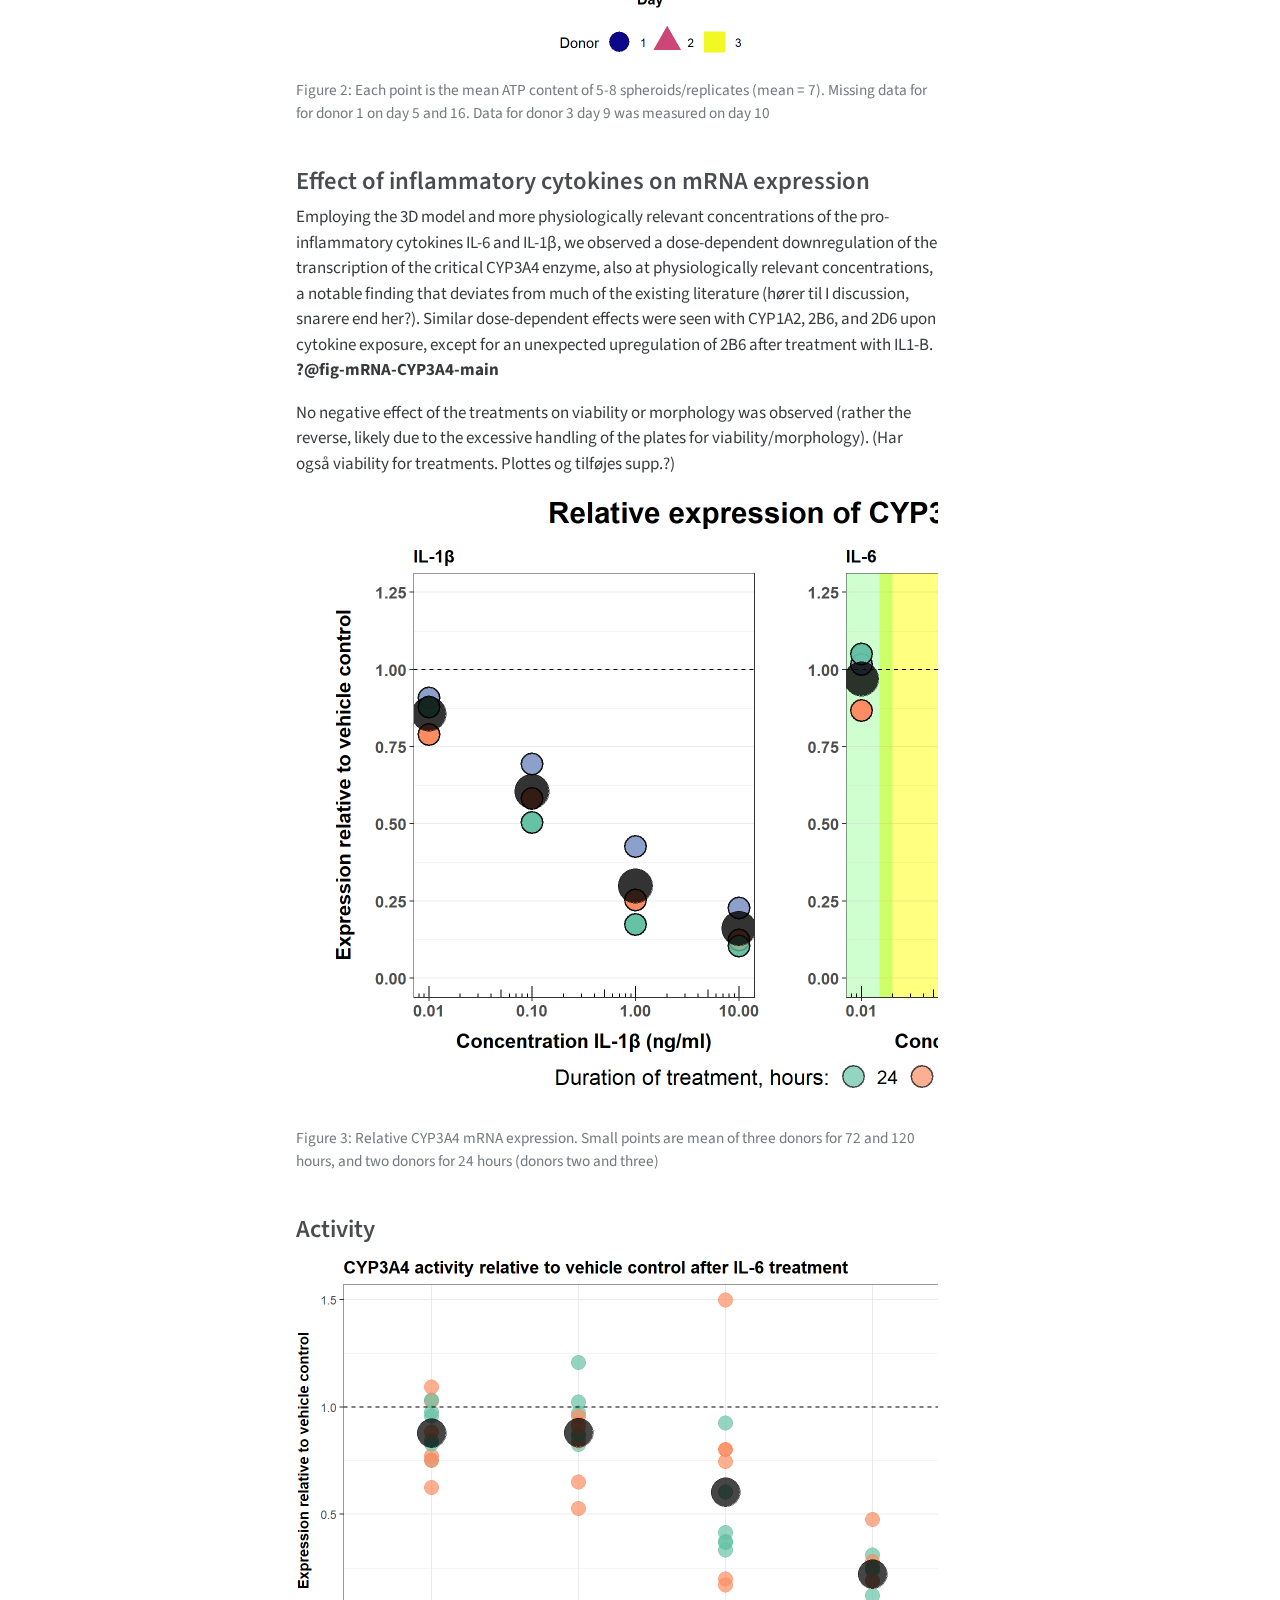
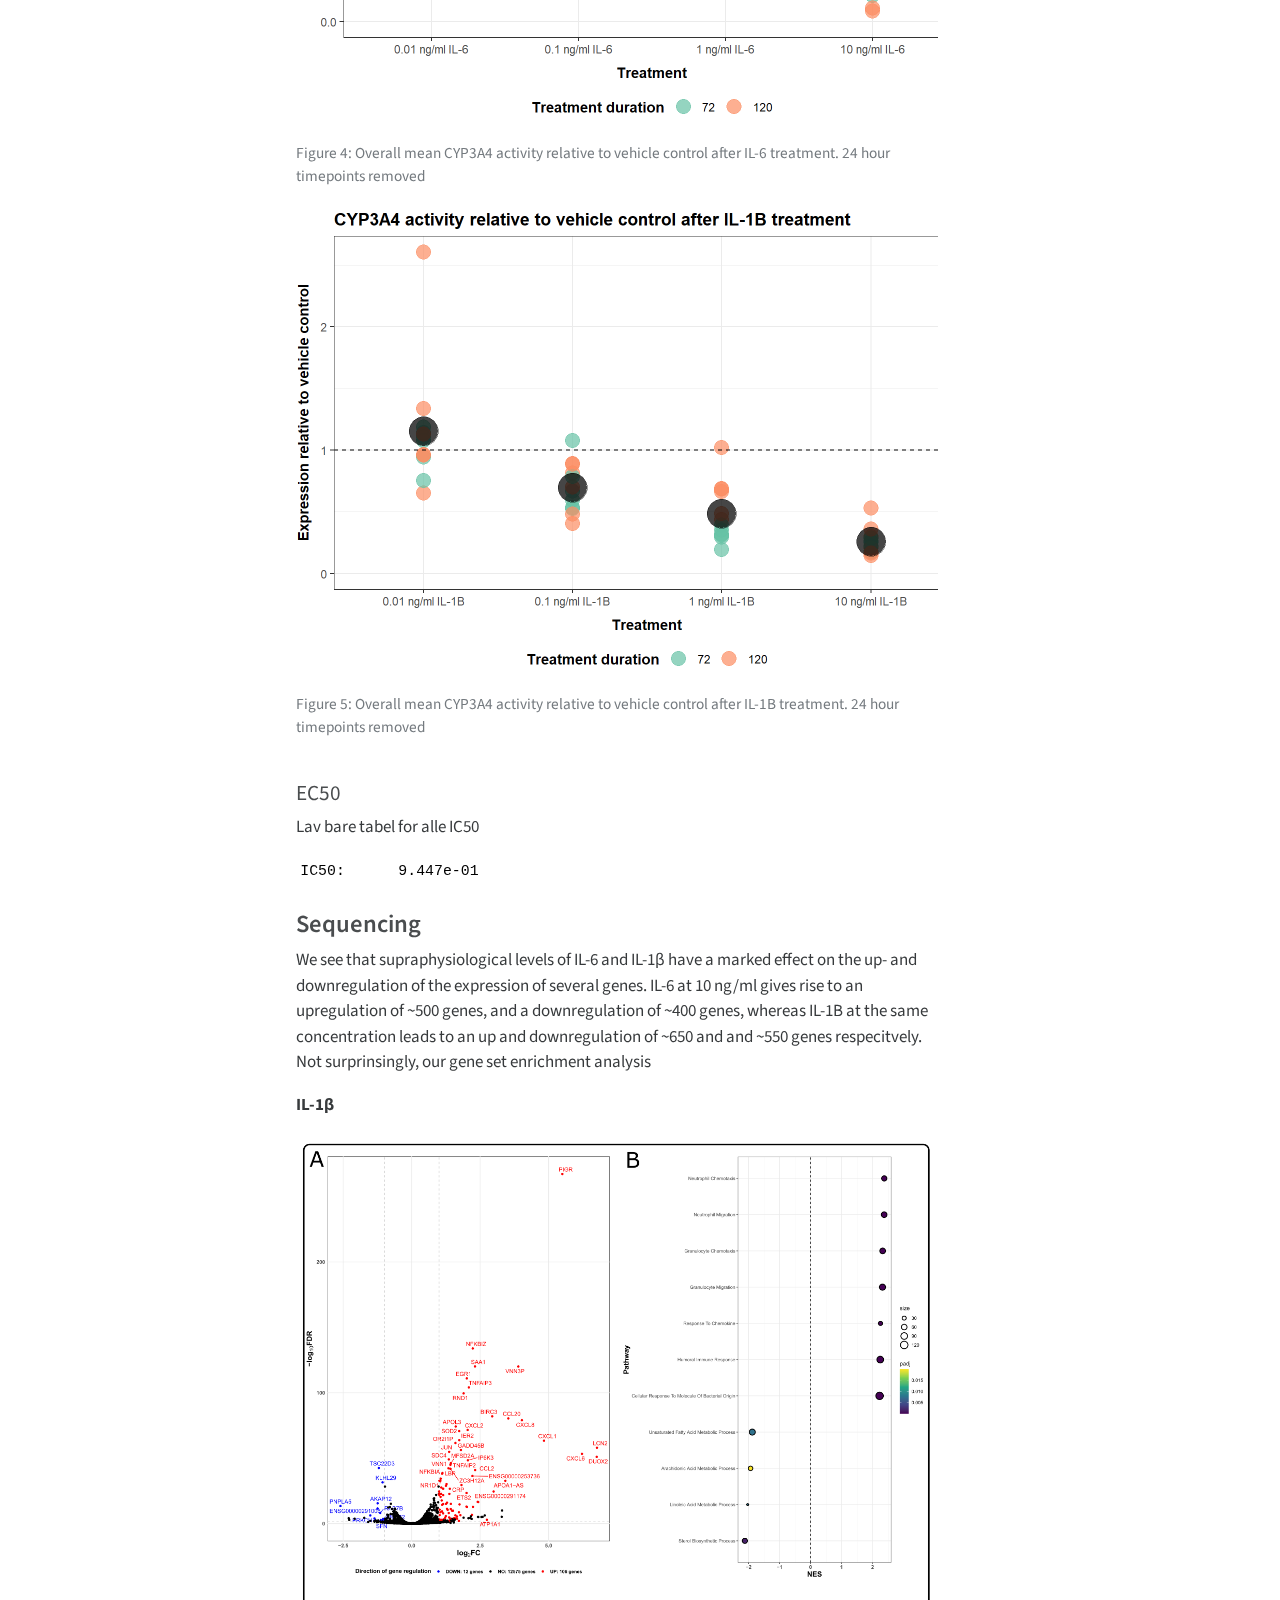
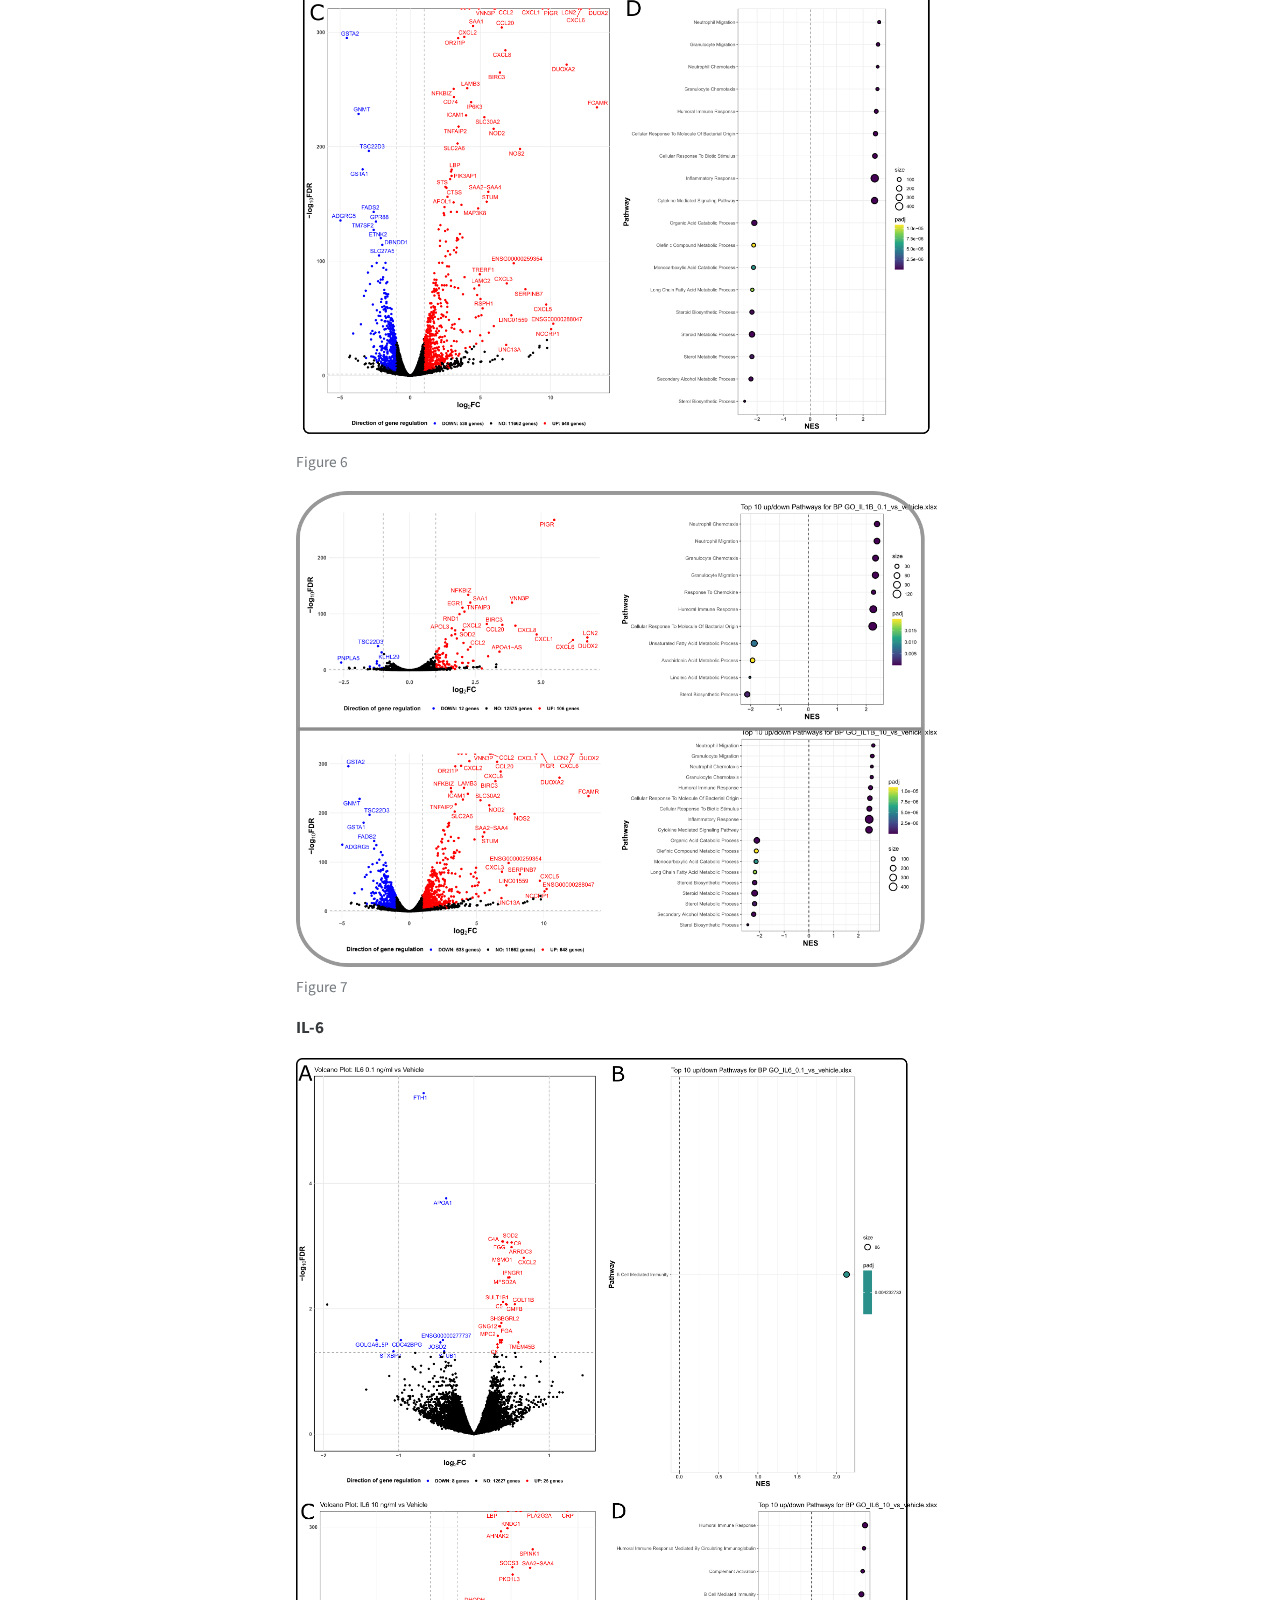
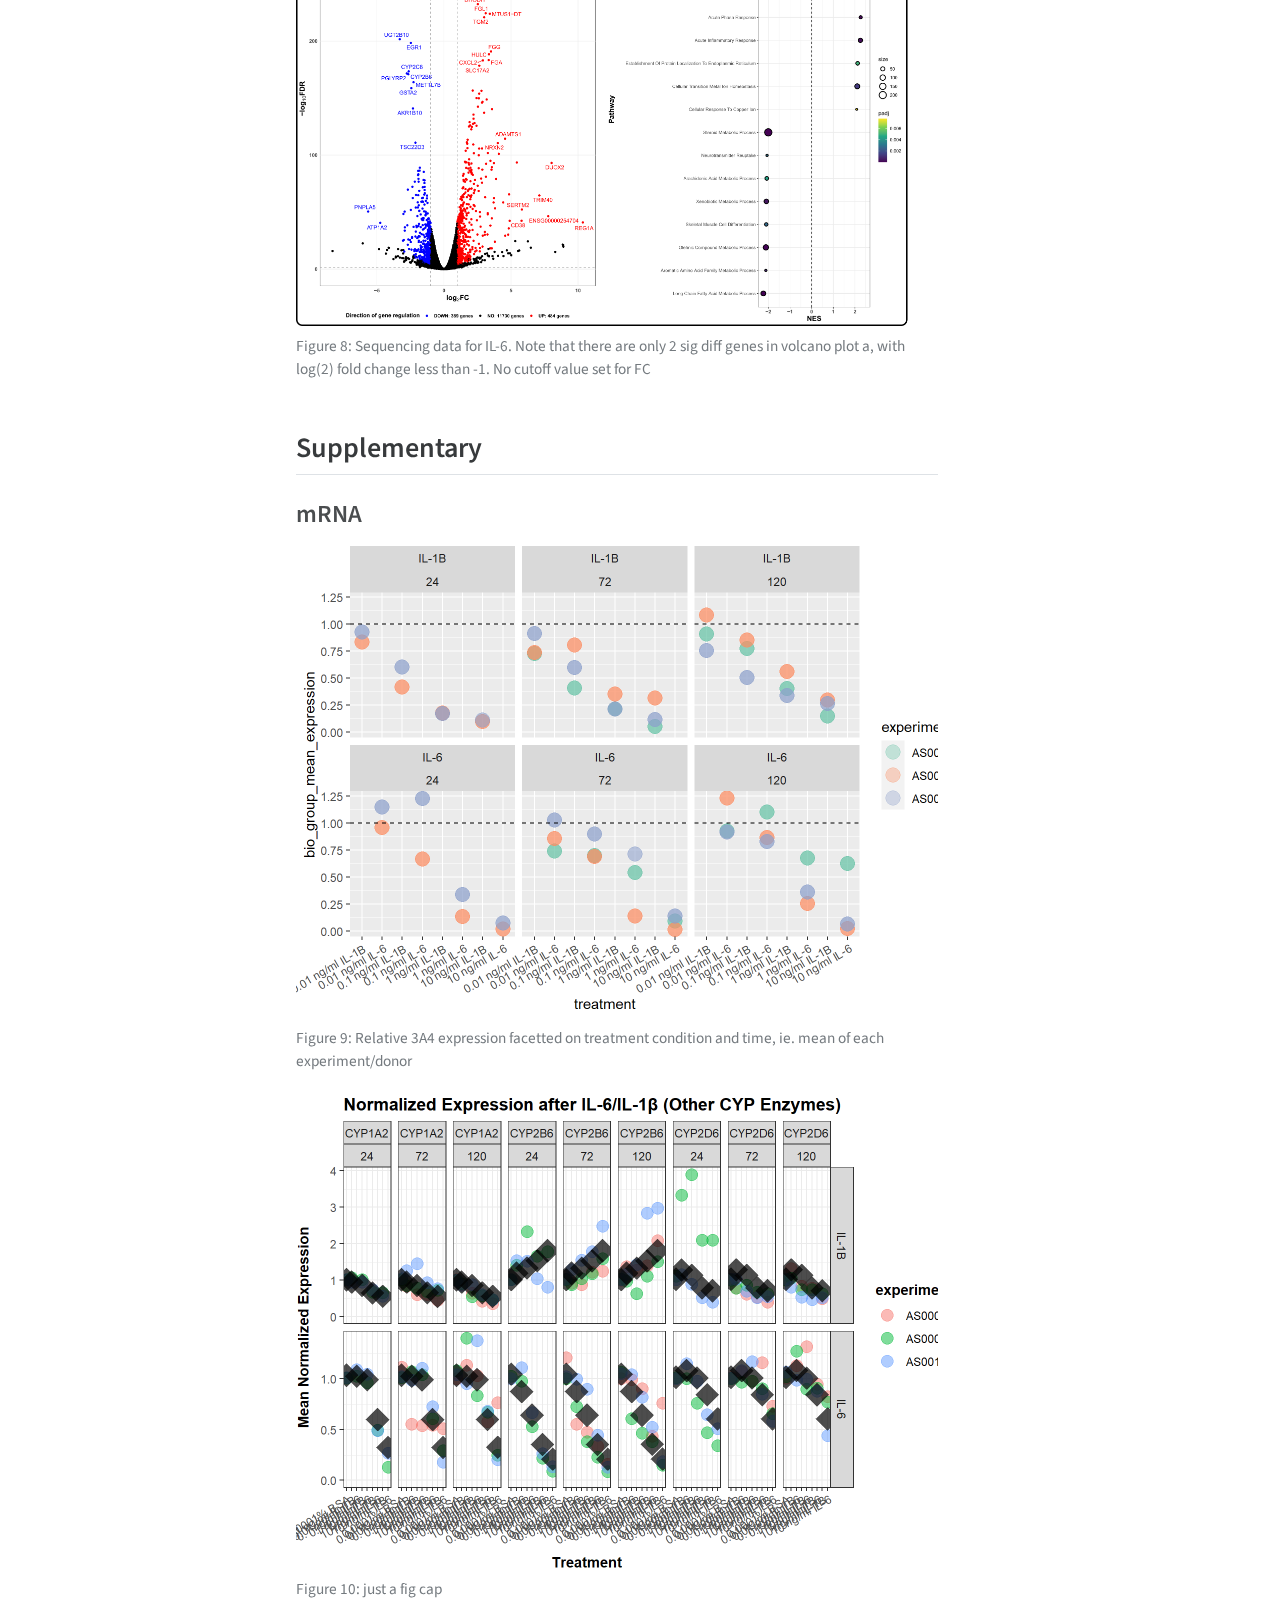
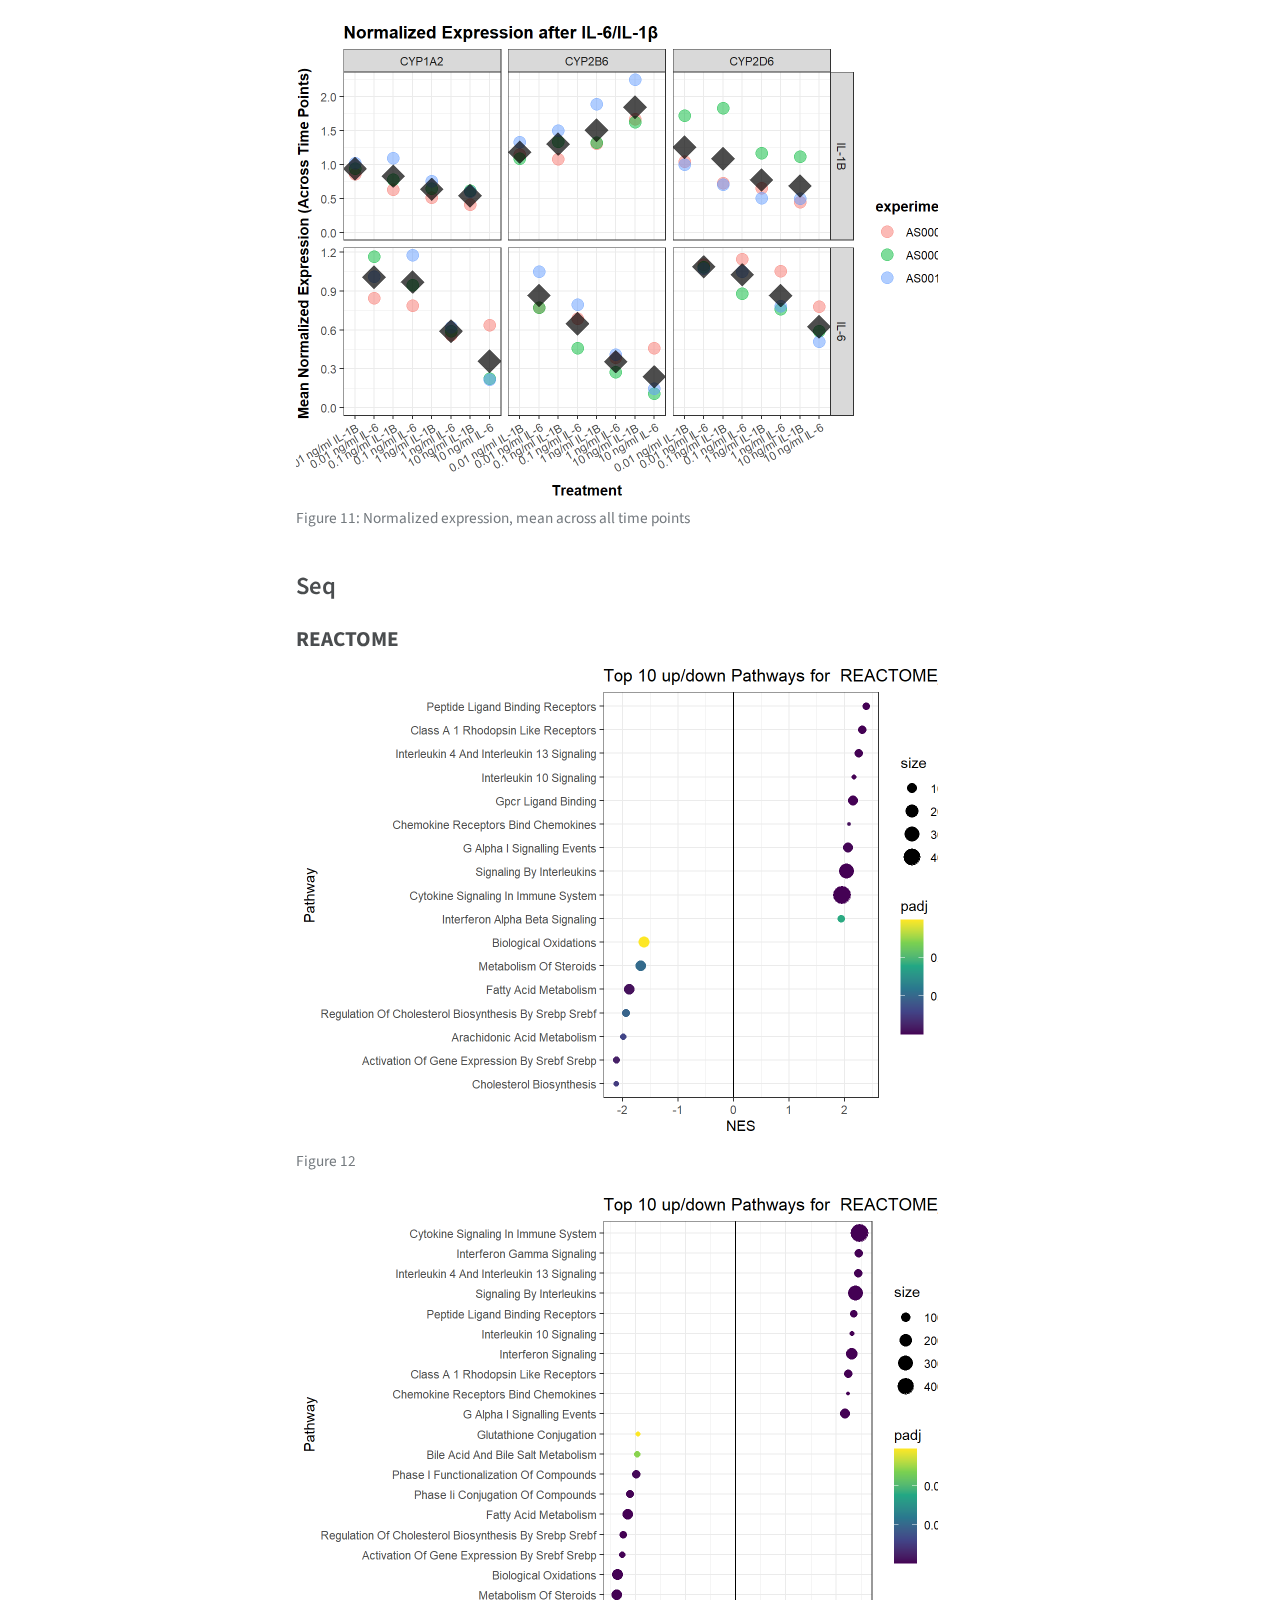
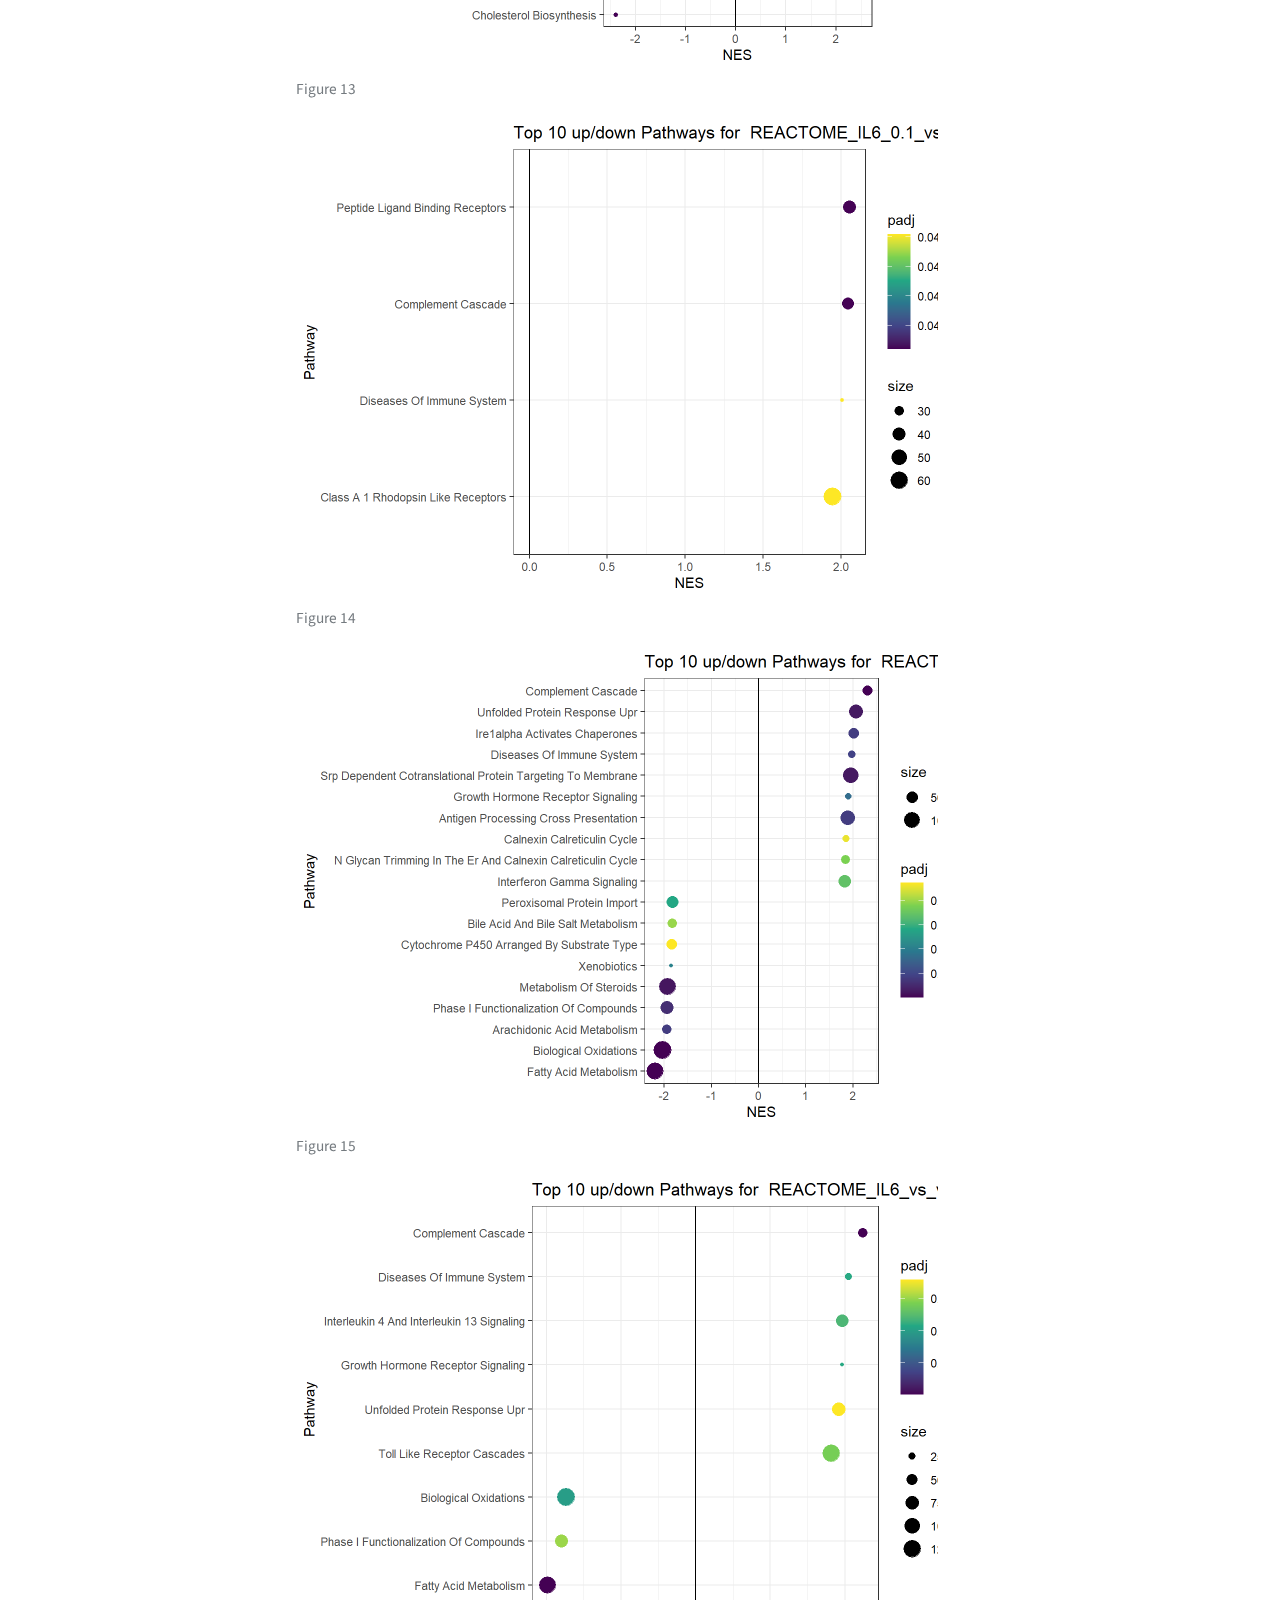
==== commit 69a12b64: "Built site for gh-pages" ====
--- a/index.html
+++ b/index.html
@@ -321,8 +321,7 @@
 </section>
 <section id="effect-of-inflammatory-cytokines-on-mrna-expression" class="level3">
 <h3 class="anchored" data-anchor-id="effect-of-inflammatory-cytokines-on-mrna-expression">Effect of inflammatory cytokines on mRNA expression</h3>
-<p>Employing the 3D model and more physiologically relevant concentrations of the pro-inflammatory cytokines IL-6 and IL-1β, we observed a dose-dependent downregulation of the transcription of the critical CYP3A4 enzyme, also at physiologically relevant concentrations, a notable finding that deviates from much of the existing literature (hører til I discussion, snarere end her?). Similar dose-dependent effects were seen with CYP1A2, 2B6, and 2D6 upon cytokine exposure, except for an unexpected upregulation of 2B6 after treatment with IL1-B.</p>
-<p>/fi</p>
+<p>Employing the 3D model and more physiologically relevant concentrations of the pro-inflammatory cytokines IL-6 and IL-1β, we observed a dose-dependent downregulation of the transcription of the critical CYP3A4 enzyme, also at physiologically relevant concentrations, a notable finding that deviates from much of the existing literature (hører til I discussion, snarere end her?). Similar dose-dependent effects were seen with CYP1A2, 2B6, and 2D6 upon cytokine exposure, except for an unexpected upregulation of 2B6 after treatment with IL1-B. <strong>?@fig-mRNA-CYP3A4-main</strong></p>
 <p>No negative effect of the treatments on viability or morphology was observed (rather the reverse, likely due to the excessive handling of the plates for viability/morphology). (Har også viability for treatments. Plottes og tilføjes supp.?)</p>
 <div class="quarto-embed-nb-cell">
 <div id="cell-fig-mRNA-CYP3A4-main" class="cell" data-fig-width="9.5" data-fig-height="6.5">
@@ -405,24 +404,14 @@
 </figcaption>
 </figure>
 </div>
-<div id="fig-seq-il1b" class="quarto-figure quarto-figure-center quarto-float anchored">
-<figure class="quarto-float quarto-float-fig figure">
-<div aria-describedby="fig-seq-il1b-caption-0ceaefa1-69ba-4598-a22c-09a6ac19f8ca">
-<a href="images/seq_il1b.png" class="lightbox" data-gallery="quarto-lightbox-gallery-8" title="Figure&nbsp;8: IL-1β sequencing"><img src="images/seq_il1b.png" class="img-fluid figure-img"></a>
-</div>
-<figcaption class="quarto-float-caption-bottom quarto-float-caption quarto-float-fig" id="fig-seq-il1b-caption-0ceaefa1-69ba-4598-a22c-09a6ac19f8ca">
-Figure&nbsp;8: IL-1β sequencing
-</figcaption>
-</figure>
-</div>
 <p><strong>IL-6</strong></p>
 <div id="fig-seq-il6" class="quarto-figure quarto-figure-center quarto-float anchored">
 <figure class="quarto-float quarto-float-fig figure">
 <div aria-describedby="fig-seq-il6-caption-0ceaefa1-69ba-4598-a22c-09a6ac19f8ca">
-<a href="images/main_seq_IL6.png" class="lightbox" data-gallery="quarto-lightbox-gallery-9" title="Figure&nbsp;9: Sequencing data for IL-6. Note that there are only 2 sig diff genes in volcano plot a, with log(2) fold change less than -1. No cutoff value set for FC"><img src="images/main_seq_IL6.png" class="img-fluid figure-img"></a>
+<a href="images/main_seq_IL6.png" class="lightbox" data-gallery="quarto-lightbox-gallery-8" title="Figure&nbsp;8: Sequencing data for IL-6. Note that there are only 2 sig diff genes in volcano plot a, with log(2) fold change less than -1. No cutoff value set for FC"><img src="images/main_seq_IL6.png" class="img-fluid figure-img"></a>
 </div>
 <figcaption class="quarto-float-caption-bottom quarto-float-caption quarto-float-fig" id="fig-seq-il6-caption-0ceaefa1-69ba-4598-a22c-09a6ac19f8ca">
-Figure&nbsp;9: Sequencing data for IL-6. Note that there are only 2 sig diff genes in volcano plot a, with log(2) fold change less than -1. No cutoff value set for FC
+Figure&nbsp;8: Sequencing data for IL-6. Note that there are only 2 sig diff genes in volcano plot a, with log(2) fold change less than -1. No cutoff value set for FC
 </figcaption>
 </figure>
 </div>
@@ -438,10 +427,10 @@
 <div id="fig-cyp3a4_supp" class="quarto-figure quarto-figure-center quarto-float anchored">
 <figure class="quarto-float quarto-float-fig figure">
 <div aria-describedby="fig-cyp3a4_supp-caption-0ceaefa1-69ba-4598-a22c-09a6ac19f8ca">
-<a href="index_files/figure-html/notebooks-qPCR-mRNA-fig-cyp3a4_supp-output-1.png" class="lightbox" data-gallery="quarto-lightbox-gallery-10" title="Figure&nbsp;10: Relative 3A4 expression facetted on treatment condition and time, ie. mean of each experiment/donor"><img src="index_files/figure-html/notebooks-qPCR-mRNA-fig-cyp3a4_supp-output-1.png" width="672" height="480" class="figure-img"></a>
+<a href="index_files/figure-html/notebooks-qPCR-mRNA-fig-cyp3a4_supp-output-1.png" class="lightbox" data-gallery="quarto-lightbox-gallery-9" title="Figure&nbsp;9: Relative 3A4 expression facetted on treatment condition and time, ie. mean of each experiment/donor"><img src="index_files/figure-html/notebooks-qPCR-mRNA-fig-cyp3a4_supp-output-1.png" width="672" height="480" class="figure-img"></a>
 </div>
 <figcaption class="quarto-float-caption-bottom quarto-float-caption quarto-float-fig" id="fig-cyp3a4_supp-caption-0ceaefa1-69ba-4598-a22c-09a6ac19f8ca">
-Figure&nbsp;10: Relative 3A4 expression facetted on treatment condition and time, ie. mean of each experiment/donor
+Figure&nbsp;9: Relative 3A4 expression facetted on treatment condition and time, ie. mean of each experiment/donor
 </figcaption>
 </figure>
 </div>
@@ -454,10 +443,10 @@
 <div id="fig-rest_of_cyps" class="quarto-figure quarto-figure-center quarto-float anchored">
 <figure class="quarto-float quarto-float-fig figure">
 <div aria-describedby="fig-rest_of_cyps-caption-0ceaefa1-69ba-4598-a22c-09a6ac19f8ca">
-<a href="index_files/figure-html/notebooks-qPCR-mRNA-fig-rest_of_cyps-output-1.png" class="lightbox" data-gallery="quarto-lightbox-gallery-11" title="Figure&nbsp;11: just a fig cap"><img src="index_files/figure-html/notebooks-qPCR-mRNA-fig-rest_of_cyps-output-1.png" width="672" height="480" class="figure-img"></a>
+<a href="index_files/figure-html/notebooks-qPCR-mRNA-fig-rest_of_cyps-output-1.png" class="lightbox" data-gallery="quarto-lightbox-gallery-10" title="Figure&nbsp;10: just a fig cap"><img src="index_files/figure-html/notebooks-qPCR-mRNA-fig-rest_of_cyps-output-1.png" width="672" height="480" class="figure-img"></a>
 </div>
 <figcaption class="quarto-float-caption-bottom quarto-float-caption quarto-float-fig" id="fig-rest_of_cyps-caption-0ceaefa1-69ba-4598-a22c-09a6ac19f8ca">
-Figure&nbsp;11: just a fig cap
+Figure&nbsp;10: just a fig cap
 </figcaption>
 </figure>
 </div>
@@ -470,10 +459,10 @@
 <div id="fig-rest_of_cyps_overall_mean" class="quarto-figure quarto-figure-center quarto-float anchored">
 <figure class="quarto-float quarto-float-fig figure">
 <div aria-describedby="fig-rest_of_cyps_overall_mean-caption-0ceaefa1-69ba-4598-a22c-09a6ac19f8ca">
-<a href="index_files/figure-html/notebooks-qPCR-mRNA-fig-rest_of_cyps_overall_mean-output-1.png" class="lightbox" data-gallery="quarto-lightbox-gallery-12" title="Figure&nbsp;12: Normalized expression, mean across all time points"><img src="index_files/figure-html/notebooks-qPCR-mRNA-fig-rest_of_cyps_overall_mean-output-1.png" width="672" height="480" class="figure-img"></a>
+<a href="index_files/figure-html/notebooks-qPCR-mRNA-fig-rest_of_cyps_overall_mean-output-1.png" class="lightbox" data-gallery="quarto-lightbox-gallery-11" title="Figure&nbsp;11: Normalized expression, mean across all time points"><img src="index_files/figure-html/notebooks-qPCR-mRNA-fig-rest_of_cyps_overall_mean-output-1.png" width="672" height="480" class="figure-img"></a>
 </div>
 <figcaption class="quarto-float-caption-bottom quarto-float-caption quarto-float-fig" id="fig-rest_of_cyps_overall_mean-caption-0ceaefa1-69ba-4598-a22c-09a6ac19f8ca">
-Figure&nbsp;12: Normalized expression, mean across all time points
+Figure&nbsp;11: Normalized expression, mean across all time points
 </figcaption>
 </figure>
 </div>
@@ -491,9 +480,25 @@
 <div id="fig-reactome-il1b-0.1" class="quarto-figure quarto-figure-center quarto-float anchored" width="672" height="480">
 <figure class="quarto-float quarto-float-fig figure">
 <div aria-describedby="fig-reactome-il1b-0.1-caption-0ceaefa1-69ba-4598-a22c-09a6ac19f8ca">
-<a href="index_files/figure-html/notebooks-seq-seq-fig-reactome-il1b-0.1-output-1.png" class="lightbox" data-gallery="quarto-lightbox-gallery-13" title="Figure&nbsp;13: "><img src="index_files/figure-html/notebooks-seq-seq-fig-reactome-il1b-0.1-output-1.png" id="fig-reactome-il1b-0.1" width="672" height="480" class="figure-img"></a>
+<a href="index_files/figure-html/notebooks-seq-seq-fig-reactome-il1b-0.1-output-1.png" class="lightbox" data-gallery="quarto-lightbox-gallery-12" title="Figure&nbsp;12: "><img src="index_files/figure-html/notebooks-seq-seq-fig-reactome-il1b-0.1-output-1.png" id="fig-reactome-il1b-0.1" width="672" height="480" class="figure-img"></a>
 </div>
 <figcaption class="quarto-float-caption-bottom quarto-float-caption quarto-float-fig quarto-uncaptioned" id="fig-reactome-il1b-0.1-caption-0ceaefa1-69ba-4598-a22c-09a6ac19f8ca">
+Figure&nbsp;12
+</figcaption>
+</figure>
+</div>
+</div>
+</div>
+</div>
+<div class="quarto-embed-nb-cell">
+<div id="cell-fig-reactome-il1b-10" class="cell">
+<div class="cell-output cell-output-display">
+<div id="fig-reactome-il1b-10" class="quarto-figure quarto-figure-center quarto-float anchored" width="672" height="480">
+<figure class="quarto-float quarto-float-fig figure">
+<div aria-describedby="fig-reactome-il1b-10-caption-0ceaefa1-69ba-4598-a22c-09a6ac19f8ca">
+<a href="index_files/figure-html/notebooks-seq-seq-fig-reactome-il1b-10-output-1.png" class="lightbox" data-gallery="quarto-lightbox-gallery-13" title="Figure&nbsp;13: "><img src="index_files/figure-html/notebooks-seq-seq-fig-reactome-il1b-10-output-1.png" id="fig-reactome-il1b-10" width="672" height="480" class="figure-img"></a>
+</div>
+<figcaption class="quarto-float-caption-bottom quarto-float-caption quarto-float-fig quarto-uncaptioned" id="fig-reactome-il1b-10-caption-0ceaefa1-69ba-4598-a22c-09a6ac19f8ca">
 Figure&nbsp;13
 </figcaption>
 </figure>
@@ -502,14 +507,14 @@
 </div>
 </div>
 <div class="quarto-embed-nb-cell">
-<div id="cell-fig-reactome-il1b-10" class="cell">
-<div class="cell-output cell-output-display">
-<div id="fig-reactome-il1b-10" class="quarto-figure quarto-figure-center quarto-float anchored" width="672" height="480">
-<figure class="quarto-float quarto-float-fig figure">
-<div aria-describedby="fig-reactome-il1b-10-caption-0ceaefa1-69ba-4598-a22c-09a6ac19f8ca">
-<a href="index_files/figure-html/notebooks-seq-seq-fig-reactome-il1b-10-output-1.png" class="lightbox" data-gallery="quarto-lightbox-gallery-14" title="Figure&nbsp;14: "><img src="index_files/figure-html/notebooks-seq-seq-fig-reactome-il1b-10-output-1.png" id="fig-reactome-il1b-10" width="672" height="480" class="figure-img"></a>
-</div>
-<figcaption class="quarto-float-caption-bottom quarto-float-caption quarto-float-fig quarto-uncaptioned" id="fig-reactome-il1b-10-caption-0ceaefa1-69ba-4598-a22c-09a6ac19f8ca">
+<div id="cell-fig-reactome-il6-0.1" class="cell">
+<div class="cell-output cell-output-display">
+<div id="fig-reactome-il6-0.1" class="quarto-figure quarto-figure-center quarto-float anchored" width="672" height="480">
+<figure class="quarto-float quarto-float-fig figure">
+<div aria-describedby="fig-reactome-il6-0.1-caption-0ceaefa1-69ba-4598-a22c-09a6ac19f8ca">
+<a href="index_files/figure-html/notebooks-seq-seq-fig-reactome-il6-0.1-output-1.png" class="lightbox" data-gallery="quarto-lightbox-gallery-14" title="Figure&nbsp;14: "><img src="index_files/figure-html/notebooks-seq-seq-fig-reactome-il6-0.1-output-1.png" id="fig-reactome-il6-0.1" width="672" height="480" class="figure-img"></a>
+</div>
+<figcaption class="quarto-float-caption-bottom quarto-float-caption quarto-float-fig quarto-uncaptioned" id="fig-reactome-il6-0.1-caption-0ceaefa1-69ba-4598-a22c-09a6ac19f8ca">
 Figure&nbsp;14
 </figcaption>
 </figure>
@@ -518,14 +523,14 @@
 </div>
 </div>
 <div class="quarto-embed-nb-cell">
-<div id="cell-fig-reactome-il6-0.1" class="cell">
-<div class="cell-output cell-output-display">
-<div id="fig-reactome-il6-0.1" class="quarto-figure quarto-figure-center quarto-float anchored" width="672" height="480">
-<figure class="quarto-float quarto-float-fig figure">
-<div aria-describedby="fig-reactome-il6-0.1-caption-0ceaefa1-69ba-4598-a22c-09a6ac19f8ca">
-<a href="index_files/figure-html/notebooks-seq-seq-fig-reactome-il6-0.1-output-1.png" class="lightbox" data-gallery="quarto-lightbox-gallery-15" title="Figure&nbsp;15: "><img src="index_files/figure-html/notebooks-seq-seq-fig-reactome-il6-0.1-output-1.png" id="fig-reactome-il6-0.1" width="672" height="480" class="figure-img"></a>
-</div>
-<figcaption class="quarto-float-caption-bottom quarto-float-caption quarto-float-fig quarto-uncaptioned" id="fig-reactome-il6-0.1-caption-0ceaefa1-69ba-4598-a22c-09a6ac19f8ca">
+<div id="cell-fig-reactome-il6-10" class="cell">
+<div class="cell-output cell-output-display">
+<div id="fig-reactome-il6-10" class="quarto-figure quarto-figure-center quarto-float anchored" width="672" height="480">
+<figure class="quarto-float quarto-float-fig figure">
+<div aria-describedby="fig-reactome-il6-10-caption-0ceaefa1-69ba-4598-a22c-09a6ac19f8ca">
+<a href="index_files/figure-html/notebooks-seq-seq-fig-reactome-il6-10-output-1.png" class="lightbox" data-gallery="quarto-lightbox-gallery-15" title="Figure&nbsp;15: "><img src="index_files/figure-html/notebooks-seq-seq-fig-reactome-il6-10-output-1.png" id="fig-reactome-il6-10" width="672" height="480" class="figure-img"></a>
+</div>
+<figcaption class="quarto-float-caption-bottom quarto-float-caption quarto-float-fig quarto-uncaptioned" id="fig-reactome-il6-10-caption-0ceaefa1-69ba-4598-a22c-09a6ac19f8ca">
 Figure&nbsp;15
 </figcaption>
 </figure>
@@ -534,31 +539,15 @@
 </div>
 </div>
 <div class="quarto-embed-nb-cell">
-<div id="cell-fig-reactome-il6-10" class="cell">
-<div class="cell-output cell-output-display">
-<div id="fig-reactome-il6-10" class="quarto-figure quarto-figure-center quarto-float anchored" width="672" height="480">
-<figure class="quarto-float quarto-float-fig figure">
-<div aria-describedby="fig-reactome-il6-10-caption-0ceaefa1-69ba-4598-a22c-09a6ac19f8ca">
-<a href="index_files/figure-html/notebooks-seq-seq-fig-reactome-il6-10-output-1.png" class="lightbox" data-gallery="quarto-lightbox-gallery-16" title="Figure&nbsp;16: "><img src="index_files/figure-html/notebooks-seq-seq-fig-reactome-il6-10-output-1.png" id="fig-reactome-il6-10" width="672" height="480" class="figure-img"></a>
-</div>
-<figcaption class="quarto-float-caption-bottom quarto-float-caption quarto-float-fig quarto-uncaptioned" id="fig-reactome-il6-10-caption-0ceaefa1-69ba-4598-a22c-09a6ac19f8ca">
+<div id="cell-fig-reactome-il6-combined" class="cell">
+<div class="cell-output cell-output-display">
+<div id="fig-reactome-il6-combined" class="quarto-figure quarto-figure-center quarto-float anchored" width="672" height="480">
+<figure class="quarto-float quarto-float-fig figure">
+<div aria-describedby="fig-reactome-il6-combined-caption-0ceaefa1-69ba-4598-a22c-09a6ac19f8ca">
+<a href="index_files/figure-html/notebooks-seq-seq-fig-reactome-il6-combined-output-1.png" class="lightbox" data-gallery="quarto-lightbox-gallery-16" title="Figure&nbsp;16: "><img src="index_files/figure-html/notebooks-seq-seq-fig-reactome-il6-combined-output-1.png" id="fig-reactome-il6-combined" width="672" height="480" class="figure-img"></a>
+</div>
+<figcaption class="quarto-float-caption-bottom quarto-float-caption quarto-float-fig quarto-uncaptioned" id="fig-reactome-il6-combined-caption-0ceaefa1-69ba-4598-a22c-09a6ac19f8ca">
 Figure&nbsp;16
-</figcaption>
-</figure>
-</div>
-</div>
-</div>
-</div>
-<div class="quarto-embed-nb-cell">
-<div id="cell-fig-reactome-il6-combined" class="cell">
-<div class="cell-output cell-output-display">
-<div id="fig-reactome-il6-combined" class="quarto-figure quarto-figure-center quarto-float anchored" width="672" height="480">
-<figure class="quarto-float quarto-float-fig figure">
-<div aria-describedby="fig-reactome-il6-combined-caption-0ceaefa1-69ba-4598-a22c-09a6ac19f8ca">
-<a href="index_files/figure-html/notebooks-seq-seq-fig-reactome-il6-combined-output-1.png" class="lightbox" data-gallery="quarto-lightbox-gallery-17" title="Figure&nbsp;17: "><img src="index_files/figure-html/notebooks-seq-seq-fig-reactome-il6-combined-output-1.png" id="fig-reactome-il6-combined" width="672" height="480" class="figure-img"></a>
-</div>
-<figcaption class="quarto-float-caption-bottom quarto-float-caption quarto-float-fig quarto-uncaptioned" id="fig-reactome-il6-combined-caption-0ceaefa1-69ba-4598-a22c-09a6ac19f8ca">
-Figure&nbsp;17
 </figcaption>
 </figure>
 </div>
@@ -574,9 +563,25 @@
 <div id="fig-reactome-medium" class="quarto-figure quarto-figure-center quarto-float anchored" width="672" height="480">
 <figure class="quarto-float quarto-float-fig figure">
 <div aria-describedby="fig-reactome-medium-caption-0ceaefa1-69ba-4598-a22c-09a6ac19f8ca">
-<a href="index_files/figure-html/notebooks-seq-seq-fig-reactome-medium-output-1.png" class="lightbox" data-gallery="quarto-lightbox-gallery-18" title="Figure&nbsp;18: "><img src="index_files/figure-html/notebooks-seq-seq-fig-reactome-medium-output-1.png" id="fig-reactome-medium" width="672" height="480" class="figure-img"></a>
+<a href="index_files/figure-html/notebooks-seq-seq-fig-reactome-medium-output-1.png" class="lightbox" data-gallery="quarto-lightbox-gallery-17" title="Figure&nbsp;17: "><img src="index_files/figure-html/notebooks-seq-seq-fig-reactome-medium-output-1.png" id="fig-reactome-medium" width="672" height="480" class="figure-img"></a>
 </div>
 <figcaption class="quarto-float-caption-bottom quarto-float-caption quarto-float-fig quarto-uncaptioned" id="fig-reactome-medium-caption-0ceaefa1-69ba-4598-a22c-09a6ac19f8ca">
+Figure&nbsp;17
+</figcaption>
+</figure>
+</div>
+</div>
+</div>
+</div>
+<div class="quarto-embed-nb-cell">
+<div id="cell-fig-kegg-medium" class="cell">
+<div class="cell-output cell-output-display">
+<div id="fig-kegg-medium" class="quarto-figure quarto-figure-center quarto-float anchored" width="672" height="480">
+<figure class="quarto-float quarto-float-fig figure">
+<div aria-describedby="fig-kegg-medium-caption-0ceaefa1-69ba-4598-a22c-09a6ac19f8ca">
+<a href="index_files/figure-html/notebooks-seq-seq-fig-kegg-medium-output-1.png" class="lightbox" data-gallery="quarto-lightbox-gallery-18" title="Figure&nbsp;18: "><img src="index_files/figure-html/notebooks-seq-seq-fig-kegg-medium-output-1.png" id="fig-kegg-medium" width="672" height="480" class="figure-img"></a>
+</div>
+<figcaption class="quarto-float-caption-bottom quarto-float-caption quarto-float-fig quarto-uncaptioned" id="fig-kegg-medium-caption-0ceaefa1-69ba-4598-a22c-09a6ac19f8ca">
 Figure&nbsp;18
 </figcaption>
 </figure>
@@ -585,14 +590,14 @@
 </div>
 </div>
 <div class="quarto-embed-nb-cell">
-<div id="cell-fig-kegg-medium" class="cell">
-<div class="cell-output cell-output-display">
-<div id="fig-kegg-medium" class="quarto-figure quarto-figure-center quarto-float anchored" width="672" height="480">
-<figure class="quarto-float quarto-float-fig figure">
-<div aria-describedby="fig-kegg-medium-caption-0ceaefa1-69ba-4598-a22c-09a6ac19f8ca">
-<a href="index_files/figure-html/notebooks-seq-seq-fig-kegg-medium-output-1.png" class="lightbox" data-gallery="quarto-lightbox-gallery-19" title="Figure&nbsp;19: "><img src="index_files/figure-html/notebooks-seq-seq-fig-kegg-medium-output-1.png" id="fig-kegg-medium" width="672" height="480" class="figure-img"></a>
-</div>
-<figcaption class="quarto-float-caption-bottom quarto-float-caption quarto-float-fig quarto-uncaptioned" id="fig-kegg-medium-caption-0ceaefa1-69ba-4598-a22c-09a6ac19f8ca">
+<div id="cell-fig-go-medium" class="cell" data-fig-width="12" data-fig-height="10">
+<div class="cell-output cell-output-display">
+<div id="fig-go-medium" class="quarto-figure quarto-figure-center quarto-float anchored" width="1152" height="960">
+<figure class="quarto-float quarto-float-fig figure">
+<div aria-describedby="fig-go-medium-caption-0ceaefa1-69ba-4598-a22c-09a6ac19f8ca">
+<a href="index_files/figure-html/notebooks-seq-seq-fig-go-medium-output-1.png" class="lightbox" data-gallery="quarto-lightbox-gallery-19" title="Figure&nbsp;19: "><img src="index_files/figure-html/notebooks-seq-seq-fig-go-medium-output-1.png" id="fig-go-medium" width="1152" height="960" class="figure-img"></a>
+</div>
+<figcaption class="quarto-float-caption-bottom quarto-float-caption quarto-float-fig quarto-uncaptioned" id="fig-go-medium-caption-0ceaefa1-69ba-4598-a22c-09a6ac19f8ca">
 Figure&nbsp;19
 </figcaption>
 </figure>
@@ -601,31 +606,15 @@
 </div>
 </div>
 <div class="quarto-embed-nb-cell">
-<div id="cell-fig-go-medium" class="cell" data-fig-width="12" data-fig-height="10">
-<div class="cell-output cell-output-display">
-<div id="fig-go-medium" class="quarto-figure quarto-figure-center quarto-float anchored" width="1152" height="960">
-<figure class="quarto-float quarto-float-fig figure">
-<div aria-describedby="fig-go-medium-caption-0ceaefa1-69ba-4598-a22c-09a6ac19f8ca">
-<a href="index_files/figure-html/notebooks-seq-seq-fig-go-medium-output-1.png" class="lightbox" data-gallery="quarto-lightbox-gallery-20" title="Figure&nbsp;20: "><img src="index_files/figure-html/notebooks-seq-seq-fig-go-medium-output-1.png" id="fig-go-medium" width="1152" height="960" class="figure-img"></a>
-</div>
-<figcaption class="quarto-float-caption-bottom quarto-float-caption quarto-float-fig quarto-uncaptioned" id="fig-go-medium-caption-0ceaefa1-69ba-4598-a22c-09a6ac19f8ca">
+<div id="cell-fig-go-split-medium" class="cell">
+<div class="cell-output cell-output-display">
+<div id="fig-go-split-medium" class="quarto-figure quarto-figure-center quarto-float anchored" width="672" height="480">
+<figure class="quarto-float quarto-float-fig figure">
+<div aria-describedby="fig-go-split-medium-caption-0ceaefa1-69ba-4598-a22c-09a6ac19f8ca">
+<a href="index_files/figure-html/notebooks-seq-seq-fig-go-split-medium-output-1.png" class="lightbox" data-gallery="quarto-lightbox-gallery-20" title="Figure&nbsp;20: "><img src="index_files/figure-html/notebooks-seq-seq-fig-go-split-medium-output-1.png" id="fig-go-split-medium" width="672" height="480" class="figure-img"></a>
+</div>
+<figcaption class="quarto-float-caption-bottom quarto-float-caption quarto-float-fig quarto-uncaptioned" id="fig-go-split-medium-caption-0ceaefa1-69ba-4598-a22c-09a6ac19f8ca">
 Figure&nbsp;20
-</figcaption>
-</figure>
-</div>
-</div>
-</div>
-</div>
-<div class="quarto-embed-nb-cell">
-<div id="cell-fig-go-split-medium" class="cell">
-<div class="cell-output cell-output-display">
-<div id="fig-go-split-medium" class="quarto-figure quarto-figure-center quarto-float anchored" width="672" height="480">
-<figure class="quarto-float quarto-float-fig figure">
-<div aria-describedby="fig-go-split-medium-caption-0ceaefa1-69ba-4598-a22c-09a6ac19f8ca">
-<a href="index_files/figure-html/notebooks-seq-seq-fig-go-split-medium-output-1.png" class="lightbox" data-gallery="quarto-lightbox-gallery-21" title="Figure&nbsp;21: "><img src="index_files/figure-html/notebooks-seq-seq-fig-go-split-medium-output-1.png" id="fig-go-split-medium" width="672" height="480" class="figure-img"></a>
-</div>
-<figcaption class="quarto-float-caption-bottom quarto-float-caption quarto-float-fig quarto-uncaptioned" id="fig-go-split-medium-caption-0ceaefa1-69ba-4598-a22c-09a6ac19f8ca">
-Figure&nbsp;21
 </figcaption>
 </figure>
 </div>
@@ -698,9 +687,25 @@
 <div id="fig-kegg-il1b-0.1" class="quarto-figure quarto-figure-center quarto-float anchored" width="672" height="480">
 <figure class="quarto-float quarto-float-fig figure">
 <div aria-describedby="fig-kegg-il1b-0.1-caption-0ceaefa1-69ba-4598-a22c-09a6ac19f8ca">
-<a href="index_files/figure-html/notebooks-seq-seq-fig-kegg-il1b-0.1-output-1.png" class="lightbox" data-gallery="quarto-lightbox-gallery-22" title="Figure&nbsp;22: "><img src="index_files/figure-html/notebooks-seq-seq-fig-kegg-il1b-0.1-output-1.png" id="fig-kegg-il1b-0.1" width="672" height="480" class="figure-img"></a>
+<a href="index_files/figure-html/notebooks-seq-seq-fig-kegg-il1b-0.1-output-1.png" class="lightbox" data-gallery="quarto-lightbox-gallery-21" title="Figure&nbsp;21: "><img src="index_files/figure-html/notebooks-seq-seq-fig-kegg-il1b-0.1-output-1.png" id="fig-kegg-il1b-0.1" width="672" height="480" class="figure-img"></a>
 </div>
 <figcaption class="quarto-float-caption-bottom quarto-float-caption quarto-float-fig quarto-uncaptioned" id="fig-kegg-il1b-0.1-caption-0ceaefa1-69ba-4598-a22c-09a6ac19f8ca">
+Figure&nbsp;21
+</figcaption>
+</figure>
+</div>
+</div>
+</div>
+</div>
+<div class="quarto-embed-nb-cell">
+<div id="cell-fig-kegg-il1b-10" class="cell">
+<div class="cell-output cell-output-display">
+<div id="fig-kegg-il1b-10" class="quarto-figure quarto-figure-center quarto-float anchored" width="672" height="480">
+<figure class="quarto-float quarto-float-fig figure">
+<div aria-describedby="fig-kegg-il1b-10-caption-0ceaefa1-69ba-4598-a22c-09a6ac19f8ca">
+<a href="index_files/figure-html/notebooks-seq-seq-fig-kegg-il1b-10-output-1.png" class="lightbox" data-gallery="quarto-lightbox-gallery-22" title="Figure&nbsp;22: "><img src="index_files/figure-html/notebooks-seq-seq-fig-kegg-il1b-10-output-1.png" id="fig-kegg-il1b-10" width="672" height="480" class="figure-img"></a>
+</div>
+<figcaption class="quarto-float-caption-bottom quarto-float-caption quarto-float-fig quarto-uncaptioned" id="fig-kegg-il1b-10-caption-0ceaefa1-69ba-4598-a22c-09a6ac19f8ca">
 Figure&nbsp;22
 </figcaption>
 </figure>
@@ -709,14 +714,14 @@
 </div>
 </div>
 <div class="quarto-embed-nb-cell">
-<div id="cell-fig-kegg-il1b-10" class="cell">
-<div class="cell-output cell-output-display">
-<div id="fig-kegg-il1b-10" class="quarto-figure quarto-figure-center quarto-float anchored" width="672" height="480">
-<figure class="quarto-float quarto-float-fig figure">
-<div aria-describedby="fig-kegg-il1b-10-caption-0ceaefa1-69ba-4598-a22c-09a6ac19f8ca">
-<a href="index_files/figure-html/notebooks-seq-seq-fig-kegg-il1b-10-output-1.png" class="lightbox" data-gallery="quarto-lightbox-gallery-23" title="Figure&nbsp;23: "><img src="index_files/figure-html/notebooks-seq-seq-fig-kegg-il1b-10-output-1.png" id="fig-kegg-il1b-10" width="672" height="480" class="figure-img"></a>
-</div>
-<figcaption class="quarto-float-caption-bottom quarto-float-caption quarto-float-fig quarto-uncaptioned" id="fig-kegg-il1b-10-caption-0ceaefa1-69ba-4598-a22c-09a6ac19f8ca">
+<div id="cell-fig-kegg-il6-0.1" class="cell">
+<div class="cell-output cell-output-display">
+<div id="fig-kegg-il6-0.1" class="quarto-figure quarto-figure-center quarto-float anchored" width="672" height="480">
+<figure class="quarto-float quarto-float-fig figure">
+<div aria-describedby="fig-kegg-il6-0.1-caption-0ceaefa1-69ba-4598-a22c-09a6ac19f8ca">
+<a href="index_files/figure-html/notebooks-seq-seq-fig-kegg-il6-0.1-output-1.png" class="lightbox" data-gallery="quarto-lightbox-gallery-23" title="Figure&nbsp;23: "><img src="index_files/figure-html/notebooks-seq-seq-fig-kegg-il6-0.1-output-1.png" id="fig-kegg-il6-0.1" width="672" height="480" class="figure-img"></a>
+</div>
+<figcaption class="quarto-float-caption-bottom quarto-float-caption quarto-float-fig quarto-uncaptioned" id="fig-kegg-il6-0.1-caption-0ceaefa1-69ba-4598-a22c-09a6ac19f8ca">
 Figure&nbsp;23
 </figcaption>
 </figure>
@@ -725,14 +730,14 @@
 </div>
 </div>
 <div class="quarto-embed-nb-cell">
-<div id="cell-fig-kegg-il6-0.1" class="cell">
-<div class="cell-output cell-output-display">
-<div id="fig-kegg-il6-0.1" class="quarto-figure quarto-figure-center quarto-float anchored" width="672" height="480">
-<figure class="quarto-float quarto-float-fig figure">
-<div aria-describedby="fig-kegg-il6-0.1-caption-0ceaefa1-69ba-4598-a22c-09a6ac19f8ca">
-<a href="index_files/figure-html/notebooks-seq-seq-fig-kegg-il6-0.1-output-1.png" class="lightbox" data-gallery="quarto-lightbox-gallery-24" title="Figure&nbsp;24: "><img src="index_files/figure-html/notebooks-seq-seq-fig-kegg-il6-0.1-output-1.png" id="fig-kegg-il6-0.1" width="672" height="480" class="figure-img"></a>
-</div>
-<figcaption class="quarto-float-caption-bottom quarto-float-caption quarto-float-fig quarto-uncaptioned" id="fig-kegg-il6-0.1-caption-0ceaefa1-69ba-4598-a22c-09a6ac19f8ca">
+<div id="cell-fig-kegg-il6-10" class="cell">
+<div class="cell-output cell-output-display">
+<div id="fig-kegg-il6-10" class="quarto-figure quarto-figure-center quarto-float anchored" width="672" height="480">
+<figure class="quarto-float quarto-float-fig figure">
+<div aria-describedby="fig-kegg-il6-10-caption-0ceaefa1-69ba-4598-a22c-09a6ac19f8ca">
+<a href="index_files/figure-html/notebooks-seq-seq-fig-kegg-il6-10-output-1.png" class="lightbox" data-gallery="quarto-lightbox-gallery-24" title="Figure&nbsp;24: "><img src="index_files/figure-html/notebooks-seq-seq-fig-kegg-il6-10-output-1.png" id="fig-kegg-il6-10" width="672" height="480" class="figure-img"></a>
+</div>
+<figcaption class="quarto-float-caption-bottom quarto-float-caption quarto-float-fig quarto-uncaptioned" id="fig-kegg-il6-10-caption-0ceaefa1-69ba-4598-a22c-09a6ac19f8ca">
 Figure&nbsp;24
 </figcaption>
 </figure>
@@ -741,14 +746,14 @@
 </div>
 </div>
 <div class="quarto-embed-nb-cell">
-<div id="cell-fig-kegg-il6-10" class="cell">
-<div class="cell-output cell-output-display">
-<div id="fig-kegg-il6-10" class="quarto-figure quarto-figure-center quarto-float anchored" width="672" height="480">
-<figure class="quarto-float quarto-float-fig figure">
-<div aria-describedby="fig-kegg-il6-10-caption-0ceaefa1-69ba-4598-a22c-09a6ac19f8ca">
-<a href="index_files/figure-html/notebooks-seq-seq-fig-kegg-il6-10-output-1.png" class="lightbox" data-gallery="quarto-lightbox-gallery-25" title="Figure&nbsp;25: "><img src="index_files/figure-html/notebooks-seq-seq-fig-kegg-il6-10-output-1.png" id="fig-kegg-il6-10" width="672" height="480" class="figure-img"></a>
-</div>
-<figcaption class="quarto-float-caption-bottom quarto-float-caption quarto-float-fig quarto-uncaptioned" id="fig-kegg-il6-10-caption-0ceaefa1-69ba-4598-a22c-09a6ac19f8ca">
+<div id="cell-fig-kegg-il6-combined" class="cell">
+<div class="cell-output cell-output-display">
+<div id="fig-kegg-il6-combined" class="quarto-figure quarto-figure-center quarto-float anchored" width="672" height="480">
+<figure class="quarto-float quarto-float-fig figure">
+<div aria-describedby="fig-kegg-il6-combined-caption-0ceaefa1-69ba-4598-a22c-09a6ac19f8ca">
+<a href="index_files/figure-html/notebooks-seq-seq-fig-kegg-il6-combined-output-1.png" class="lightbox" data-gallery="quarto-lightbox-gallery-25" title="Figure&nbsp;25: "><img src="index_files/figure-html/notebooks-seq-seq-fig-kegg-il6-combined-output-1.png" id="fig-kegg-il6-combined" width="672" height="480" class="figure-img"></a>
+</div>
+<figcaption class="quarto-float-caption-bottom quarto-float-caption quarto-float-fig quarto-uncaptioned" id="fig-kegg-il6-combined-caption-0ceaefa1-69ba-4598-a22c-09a6ac19f8ca">
 Figure&nbsp;25
 </figcaption>
 </figure>
@@ -756,15 +761,16 @@
 </div>
 </div>
 </div>
-<div class="quarto-embed-nb-cell">
-<div id="cell-fig-kegg-il6-combined" class="cell">
-<div class="cell-output cell-output-display">
-<div id="fig-kegg-il6-combined" class="quarto-figure quarto-figure-center quarto-float anchored" width="672" height="480">
-<figure class="quarto-float quarto-float-fig figure">
-<div aria-describedby="fig-kegg-il6-combined-caption-0ceaefa1-69ba-4598-a22c-09a6ac19f8ca">
-<a href="index_files/figure-html/notebooks-seq-seq-fig-kegg-il6-combined-output-1.png" class="lightbox" data-gallery="quarto-lightbox-gallery-26" title="Figure&nbsp;26: "><img src="index_files/figure-html/notebooks-seq-seq-fig-kegg-il6-combined-output-1.png" id="fig-kegg-il6-combined" width="672" height="480" class="figure-img"></a>
-</div>
-<figcaption class="quarto-float-caption-bottom quarto-float-caption quarto-float-fig quarto-uncaptioned" id="fig-kegg-il6-combined-caption-0ceaefa1-69ba-4598-a22c-09a6ac19f8ca">
+<p><strong>BIOCARTA</strong></p>
+<div class="quarto-embed-nb-cell">
+<div id="cell-fig-biocarta-il1b-0.1" class="cell">
+<div class="cell-output cell-output-display">
+<div id="fig-biocarta-il1b-0.1" class="quarto-figure quarto-figure-center quarto-float anchored" width="672" height="480">
+<figure class="quarto-float quarto-float-fig figure">
+<div aria-describedby="fig-biocarta-il1b-0.1-caption-0ceaefa1-69ba-4598-a22c-09a6ac19f8ca">
+<a href="index_files/figure-html/notebooks-seq-seq-fig-biocarta-il1b-0.1-output-1.png" class="lightbox" data-gallery="quarto-lightbox-gallery-26" title="Figure&nbsp;26: "><img src="index_files/figure-html/notebooks-seq-seq-fig-biocarta-il1b-0.1-output-1.png" id="fig-biocarta-il1b-0.1" width="672" height="480" class="figure-img"></a>
+</div>
+<figcaption class="quarto-float-caption-bottom quarto-float-caption quarto-float-fig quarto-uncaptioned" id="fig-biocarta-il1b-0.1-caption-0ceaefa1-69ba-4598-a22c-09a6ac19f8ca">
 Figure&nbsp;26
 </figcaption>
 </figure>
@@ -772,16 +778,15 @@
 </div>
 </div>
 </div>
-<p><strong>BIOCARTA</strong></p>
-<div class="quarto-embed-nb-cell">
-<div id="cell-fig-biocarta-il1b-0.1" class="cell">
-<div class="cell-output cell-output-display">
-<div id="fig-biocarta-il1b-0.1" class="quarto-figure quarto-figure-center quarto-float anchored" width="672" height="480">
-<figure class="quarto-float quarto-float-fig figure">
-<div aria-describedby="fig-biocarta-il1b-0.1-caption-0ceaefa1-69ba-4598-a22c-09a6ac19f8ca">
-<a href="index_files/figure-html/notebooks-seq-seq-fig-biocarta-il1b-0.1-output-1.png" class="lightbox" data-gallery="quarto-lightbox-gallery-27" title="Figure&nbsp;27: "><img src="index_files/figure-html/notebooks-seq-seq-fig-biocarta-il1b-0.1-output-1.png" id="fig-biocarta-il1b-0.1" width="672" height="480" class="figure-img"></a>
-</div>
-<figcaption class="quarto-float-caption-bottom quarto-float-caption quarto-float-fig quarto-uncaptioned" id="fig-biocarta-il1b-0.1-caption-0ceaefa1-69ba-4598-a22c-09a6ac19f8ca">
+<div class="quarto-embed-nb-cell">
+<div id="cell-fig-biocarta-il1b-10" class="cell">
+<div class="cell-output cell-output-display">
+<div id="fig-biocarta-il1b-10" class="quarto-figure quarto-figure-center quarto-float anchored" width="672" height="480">
+<figure class="quarto-float quarto-float-fig figure">
+<div aria-describedby="fig-biocarta-il1b-10-caption-0ceaefa1-69ba-4598-a22c-09a6ac19f8ca">
+<a href="index_files/figure-html/notebooks-seq-seq-fig-biocarta-il1b-10-output-1.png" class="lightbox" data-gallery="quarto-lightbox-gallery-27" title="Figure&nbsp;27: "><img src="index_files/figure-html/notebooks-seq-seq-fig-biocarta-il1b-10-output-1.png" id="fig-biocarta-il1b-10" width="672" height="480" class="figure-img"></a>
+</div>
+<figcaption class="quarto-float-caption-bottom quarto-float-caption quarto-float-fig quarto-uncaptioned" id="fig-biocarta-il1b-10-caption-0ceaefa1-69ba-4598-a22c-09a6ac19f8ca">
 Figure&nbsp;27
 </figcaption>
 </figure>
@@ -790,14 +795,14 @@
 </div>
 </div>
 <div class="quarto-embed-nb-cell">
-<div id="cell-fig-biocarta-il1b-10" class="cell">
-<div class="cell-output cell-output-display">
-<div id="fig-biocarta-il1b-10" class="quarto-figure quarto-figure-center quarto-float anchored" width="672" height="480">
-<figure class="quarto-float quarto-float-fig figure">
-<div aria-describedby="fig-biocarta-il1b-10-caption-0ceaefa1-69ba-4598-a22c-09a6ac19f8ca">
-<a href="index_files/figure-html/notebooks-seq-seq-fig-biocarta-il1b-10-output-1.png" class="lightbox" data-gallery="quarto-lightbox-gallery-28" title="Figure&nbsp;28: "><img src="index_files/figure-html/notebooks-seq-seq-fig-biocarta-il1b-10-output-1.png" id="fig-biocarta-il1b-10" width="672" height="480" class="figure-img"></a>
-</div>
-<figcaption class="quarto-float-caption-bottom quarto-float-caption quarto-float-fig quarto-uncaptioned" id="fig-biocarta-il1b-10-caption-0ceaefa1-69ba-4598-a22c-09a6ac19f8ca">
+<div id="cell-fig-biocarta-il6-0.1" class="cell">
+<div class="cell-output cell-output-display">
+<div id="fig-biocarta-il6-0.1" class="quarto-figure quarto-figure-center quarto-float anchored" width="672" height="480">
+<figure class="quarto-float quarto-float-fig figure">
+<div aria-describedby="fig-biocarta-il6-0.1-caption-0ceaefa1-69ba-4598-a22c-09a6ac19f8ca">
+<a href="index_files/figure-html/notebooks-seq-seq-fig-biocarta-il6-0.1-output-1.png" class="lightbox" data-gallery="quarto-lightbox-gallery-28" title="Figure&nbsp;28: "><img src="index_files/figure-html/notebooks-seq-seq-fig-biocarta-il6-0.1-output-1.png" id="fig-biocarta-il6-0.1" width="672" height="480" class="figure-img"></a>
+</div>
+<figcaption class="quarto-float-caption-bottom quarto-float-caption quarto-float-fig quarto-uncaptioned" id="fig-biocarta-il6-0.1-caption-0ceaefa1-69ba-4598-a22c-09a6ac19f8ca">
 Figure&nbsp;28
 </figcaption>
 </figure>
@@ -806,14 +811,14 @@
 </div>
 </div>
 <div class="quarto-embed-nb-cell">
-<div id="cell-fig-biocarta-il6-0.1" class="cell">
-<div class="cell-output cell-output-display">
-<div id="fig-biocarta-il6-0.1" class="quarto-figure quarto-figure-center quarto-float anchored" width="672" height="480">
-<figure class="quarto-float quarto-float-fig figure">
-<div aria-describedby="fig-biocarta-il6-0.1-caption-0ceaefa1-69ba-4598-a22c-09a6ac19f8ca">
-<a href="index_files/figure-html/notebooks-seq-seq-fig-biocarta-il6-0.1-output-1.png" class="lightbox" data-gallery="quarto-lightbox-gallery-29" title="Figure&nbsp;29: "><img src="index_files/figure-html/notebooks-seq-seq-fig-biocarta-il6-0.1-output-1.png" id="fig-biocarta-il6-0.1" width="672" height="480" class="figure-img"></a>
-</div>
-<figcaption class="quarto-float-caption-bottom quarto-float-caption quarto-float-fig quarto-uncaptioned" id="fig-biocarta-il6-0.1-caption-0ceaefa1-69ba-4598-a22c-09a6ac19f8ca">
+<div id="cell-fig-biocarta-il6-10" class="cell">
+<div class="cell-output cell-output-display">
+<div id="fig-biocarta-il6-10" class="quarto-figure quarto-figure-center quarto-float anchored" width="672" height="480">
+<figure class="quarto-float quarto-float-fig figure">
+<div aria-describedby="fig-biocarta-il6-10-caption-0ceaefa1-69ba-4598-a22c-09a6ac19f8ca">
+<a href="index_files/figure-html/notebooks-seq-seq-fig-biocarta-il6-10-output-1.png" class="lightbox" data-gallery="quarto-lightbox-gallery-29" title="Figure&nbsp;29: "><img src="index_files/figure-html/notebooks-seq-seq-fig-biocarta-il6-10-output-1.png" id="fig-biocarta-il6-10" width="672" height="480" class="figure-img"></a>
+</div>
+<figcaption class="quarto-float-caption-bottom quarto-float-caption quarto-float-fig quarto-uncaptioned" id="fig-biocarta-il6-10-caption-0ceaefa1-69ba-4598-a22c-09a6ac19f8ca">
 Figure&nbsp;29
 </figcaption>
 </figure>
@@ -822,14 +827,14 @@
 </div>
 </div>
 <div class="quarto-embed-nb-cell">
-<div id="cell-fig-biocarta-il6-10" class="cell">
-<div class="cell-output cell-output-display">
-<div id="fig-biocarta-il6-10" class="quarto-figure quarto-figure-center quarto-float anchored" width="672" height="480">
-<figure class="quarto-float quarto-float-fig figure">
-<div aria-describedby="fig-biocarta-il6-10-caption-0ceaefa1-69ba-4598-a22c-09a6ac19f8ca">
-<a href="index_files/figure-html/notebooks-seq-seq-fig-biocarta-il6-10-output-1.png" class="lightbox" data-gallery="quarto-lightbox-gallery-30" title="Figure&nbsp;30: "><img src="index_files/figure-html/notebooks-seq-seq-fig-biocarta-il6-10-output-1.png" id="fig-biocarta-il6-10" width="672" height="480" class="figure-img"></a>
-</div>
-<figcaption class="quarto-float-caption-bottom quarto-float-caption quarto-float-fig quarto-uncaptioned" id="fig-biocarta-il6-10-caption-0ceaefa1-69ba-4598-a22c-09a6ac19f8ca">
+<div id="cell-fig-biocarta-il6-combined" class="cell">
+<div class="cell-output cell-output-display">
+<div id="fig-biocarta-il6-combined" class="quarto-figure quarto-figure-center quarto-float anchored" width="672" height="480">
+<figure class="quarto-float quarto-float-fig figure">
+<div aria-describedby="fig-biocarta-il6-combined-caption-0ceaefa1-69ba-4598-a22c-09a6ac19f8ca">
+<a href="index_files/figure-html/notebooks-seq-seq-fig-biocarta-il6-combined-output-1.png" class="lightbox" data-gallery="quarto-lightbox-gallery-30" title="Figure&nbsp;30: "><img src="index_files/figure-html/notebooks-seq-seq-fig-biocarta-il6-combined-output-1.png" id="fig-biocarta-il6-combined" width="672" height="480" class="figure-img"></a>
+</div>
+<figcaption class="quarto-float-caption-bottom quarto-float-caption quarto-float-fig quarto-uncaptioned" id="fig-biocarta-il6-combined-caption-0ceaefa1-69ba-4598-a22c-09a6ac19f8ca">
 Figure&nbsp;30
 </figcaption>
 </figure>
@@ -838,31 +843,15 @@
 </div>
 </div>
 <div class="quarto-embed-nb-cell">
-<div id="cell-fig-biocarta-il6-combined" class="cell">
-<div class="cell-output cell-output-display">
-<div id="fig-biocarta-il6-combined" class="quarto-figure quarto-figure-center quarto-float anchored" width="672" height="480">
-<figure class="quarto-float quarto-float-fig figure">
-<div aria-describedby="fig-biocarta-il6-combined-caption-0ceaefa1-69ba-4598-a22c-09a6ac19f8ca">
-<a href="index_files/figure-html/notebooks-seq-seq-fig-biocarta-il6-combined-output-1.png" class="lightbox" data-gallery="quarto-lightbox-gallery-31" title="Figure&nbsp;31: "><img src="index_files/figure-html/notebooks-seq-seq-fig-biocarta-il6-combined-output-1.png" id="fig-biocarta-il6-combined" width="672" height="480" class="figure-img"></a>
-</div>
-<figcaption class="quarto-float-caption-bottom quarto-float-caption quarto-float-fig quarto-uncaptioned" id="fig-biocarta-il6-combined-caption-0ceaefa1-69ba-4598-a22c-09a6ac19f8ca">
+<div id="cell-fig-biocarta-medium" class="cell">
+<div class="cell-output cell-output-display">
+<div id="fig-biocarta-medium" class="quarto-figure quarto-figure-center quarto-float anchored" width="672" height="480">
+<figure class="quarto-float quarto-float-fig figure">
+<div aria-describedby="fig-biocarta-medium-caption-0ceaefa1-69ba-4598-a22c-09a6ac19f8ca">
+<a href="index_files/figure-html/notebooks-seq-seq-fig-biocarta-medium-output-1.png" class="lightbox" data-gallery="quarto-lightbox-gallery-31" title="Figure&nbsp;31: "><img src="index_files/figure-html/notebooks-seq-seq-fig-biocarta-medium-output-1.png" id="fig-biocarta-medium" width="672" height="480" class="figure-img"></a>
+</div>
+<figcaption class="quarto-float-caption-bottom quarto-float-caption quarto-float-fig quarto-uncaptioned" id="fig-biocarta-medium-caption-0ceaefa1-69ba-4598-a22c-09a6ac19f8ca">
 Figure&nbsp;31
-</figcaption>
-</figure>
-</div>
-</div>
-</div>
-</div>
-<div class="quarto-embed-nb-cell">
-<div id="cell-fig-biocarta-medium" class="cell">
-<div class="cell-output cell-output-display">
-<div id="fig-biocarta-medium" class="quarto-figure quarto-figure-center quarto-float anchored" width="672" height="480">
-<figure class="quarto-float quarto-float-fig figure">
-<div aria-describedby="fig-biocarta-medium-caption-0ceaefa1-69ba-4598-a22c-09a6ac19f8ca">
-<a href="index_files/figure-html/notebooks-seq-seq-fig-biocarta-medium-output-1.png" class="lightbox" data-gallery="quarto-lightbox-gallery-32" title="Figure&nbsp;32: "><img src="index_files/figure-html/notebooks-seq-seq-fig-biocarta-medium-output-1.png" id="fig-biocarta-medium" width="672" height="480" class="figure-img"></a>
-</div>
-<figcaption class="quarto-float-caption-bottom quarto-float-caption quarto-float-fig quarto-uncaptioned" id="fig-biocarta-medium-caption-0ceaefa1-69ba-4598-a22c-09a6ac19f8ca">
-Figure&nbsp;32
 </figcaption>
 </figure>
 </div>
@@ -879,10 +868,10 @@
 <div id="fig-viability-relative-overall" class="quarto-figure quarto-figure-center quarto-float anchored">
 <figure class="quarto-float quarto-float-fig figure">
 <div aria-describedby="fig-viability-relative-overall-caption-0ceaefa1-69ba-4598-a22c-09a6ac19f8ca">
-<a href="index_files/figure-html/notebooks-viability-Viability-fig-viability-relative-overall-output-1.png" class="lightbox" data-gallery="quarto-lightbox-gallery-33" title="Figure&nbsp;33: Note that the concentration of ATP of donor one on day 5 was to high. Data for this donor/day not trustworthy/viability to high. This yields a steep fall from day 5 to 7"><img src="index_files/figure-html/notebooks-viability-Viability-fig-viability-relative-overall-output-1.png" width="672" height="480" class="figure-img"></a>
+<a href="index_files/figure-html/notebooks-viability-Viability-fig-viability-relative-overall-output-1.png" class="lightbox" data-gallery="quarto-lightbox-gallery-32" title="Figure&nbsp;32: Note that the concentration of ATP of donor one on day 5 was to high. Data for this donor/day not trustworthy/viability to high. This yields a steep fall from day 5 to 7"><img src="index_files/figure-html/notebooks-viability-Viability-fig-viability-relative-overall-output-1.png" width="672" height="480" class="figure-img"></a>
 </div>
 <figcaption class="quarto-float-caption-bottom quarto-float-caption quarto-float-fig" id="fig-viability-relative-overall-caption-0ceaefa1-69ba-4598-a22c-09a6ac19f8ca">
-Figure&nbsp;33: Note that the concentration of ATP of donor one on day 5 was to high. Data for this donor/day not trustworthy/viability to high. This yields a steep fall from day 5 to 7
+Figure&nbsp;32: Note that the concentration of ATP of donor one on day 5 was to high. Data for this donor/day not trustworthy/viability to high. This yields a steep fall from day 5 to 7
 </figcaption>
 </figure>
 </div>
@@ -895,10 +884,10 @@
 <div id="fig-donor-viabilities" class="quarto-figure quarto-figure-center quarto-float anchored" width="960" height="480">
 <figure class="quarto-float quarto-float-fig figure">
 <div aria-describedby="fig-donor-viabilities-caption-0ceaefa1-69ba-4598-a22c-09a6ac19f8ca">
-<a href="index_files/figure-html/notebooks-viability-Viability-fig-donor-viabilities-output-2.png" class="lightbox" data-gallery="quarto-lightbox-gallery-34" title="Figure&nbsp;34: "><img src="index_files/figure-html/notebooks-viability-Viability-fig-donor-viabilities-output-2.png" id="fig-donor-viabilities" width="960" height="480" class="figure-img"></a>
+<a href="index_files/figure-html/notebooks-viability-Viability-fig-donor-viabilities-output-2.png" class="lightbox" data-gallery="quarto-lightbox-gallery-33" title="Figure&nbsp;33: "><img src="index_files/figure-html/notebooks-viability-Viability-fig-donor-viabilities-output-2.png" id="fig-donor-viabilities" width="960" height="480" class="figure-img"></a>
 </div>
 <figcaption class="quarto-float-caption-bottom quarto-float-caption quarto-float-fig quarto-uncaptioned" id="fig-donor-viabilities-caption-0ceaefa1-69ba-4598-a22c-09a6ac19f8ca">
-Figure&nbsp;34
+Figure&nbsp;33
 </figcaption>
 </figure>
 </div>
@@ -915,10 +904,10 @@
 <div id="fig-act-cyp3a4-il6" class="quarto-figure quarto-figure-center quarto-float anchored">
 <figure class="quarto-float quarto-float-fig figure">
 <div aria-describedby="fig-act-cyp3a4-il6-caption-0ceaefa1-69ba-4598-a22c-09a6ac19f8ca">
-<a href="index_files/figure-html/notebooks-LCMS-LCMS-fig-act-cyp3a4-il6-output-1.png" class="lightbox" data-gallery="quarto-lightbox-gallery-35" title="Figure&nbsp;35: Mean CYP3A4 activity relative to vehicle control after IL-6 treatment. Facetted on time. 24 hour timepoints removed"><img src="index_files/figure-html/notebooks-LCMS-LCMS-fig-act-cyp3a4-il6-output-1.png" width="960" height="480" class="figure-img"></a>
+<a href="index_files/figure-html/notebooks-LCMS-LCMS-fig-act-cyp3a4-il6-output-1.png" class="lightbox" data-gallery="quarto-lightbox-gallery-34" title="Figure&nbsp;34: Mean CYP3A4 activity relative to vehicle control after IL-6 treatment. Facetted on time. 24 hour timepoints removed"><img src="index_files/figure-html/notebooks-LCMS-LCMS-fig-act-cyp3a4-il6-output-1.png" width="960" height="480" class="figure-img"></a>
 </div>
 <figcaption class="quarto-float-caption-bottom quarto-float-caption quarto-float-fig" id="fig-act-cyp3a4-il6-caption-0ceaefa1-69ba-4598-a22c-09a6ac19f8ca">
-Figure&nbsp;35: Mean CYP3A4 activity relative to vehicle control after IL-6 treatment. Facetted on time. 24 hour timepoints removed
+Figure&nbsp;34: Mean CYP3A4 activity relative to vehicle control after IL-6 treatment. Facetted on time. 24 hour timepoints removed
 </figcaption>
 </figure>
 </div>
@@ -931,10 +920,10 @@
 <div id="fig-act-cyp3a4-il1b" class="quarto-figure quarto-figure-center quarto-float anchored">
 <figure class="quarto-float quarto-float-fig figure">
 <div aria-describedby="fig-act-cyp3a4-il1b-caption-0ceaefa1-69ba-4598-a22c-09a6ac19f8ca">
-<a href="index_files/figure-html/notebooks-LCMS-LCMS-fig-act-cyp3a4-il1b-output-1.png" class="lightbox" data-gallery="quarto-lightbox-gallery-36" title="Figure&nbsp;36: Mean CYP3A4 activity relative to vehicle control after IL-1B treatment. Facetted on time. 24 hour timepoints removed"><img src="index_files/figure-html/notebooks-LCMS-LCMS-fig-act-cyp3a4-il1b-output-1.png" width="960" height="480" class="figure-img"></a>
+<a href="index_files/figure-html/notebooks-LCMS-LCMS-fig-act-cyp3a4-il1b-output-1.png" class="lightbox" data-gallery="quarto-lightbox-gallery-35" title="Figure&nbsp;35: Mean CYP3A4 activity relative to vehicle control after IL-1B treatment. Facetted on time. 24 hour timepoints removed"><img src="index_files/figure-html/notebooks-LCMS-LCMS-fig-act-cyp3a4-il1b-output-1.png" width="960" height="480" class="figure-img"></a>
 </div>
 <figcaption class="quarto-float-caption-bottom quarto-float-caption quarto-float-fig" id="fig-act-cyp3a4-il1b-caption-0ceaefa1-69ba-4598-a22c-09a6ac19f8ca">
-Figure&nbsp;36: Mean CYP3A4 activity relative to vehicle control after IL-1B treatment. Facetted on time. 24 hour timepoints removed
+Figure&nbsp;35: Mean CYP3A4 activity relative to vehicle control after IL-1B treatment. Facetted on time. 24 hour timepoints removed
 </figcaption>
 </figure>
 </div>
@@ -948,10 +937,10 @@
 <div id="fig-act_3a4_il_6_as0013" class="quarto-figure quarto-figure-center quarto-float anchored">
 <figure class="quarto-float quarto-float-fig figure">
 <div aria-describedby="fig-act_3a4_il_6_as0013-caption-0ceaefa1-69ba-4598-a22c-09a6ac19f8ca">
-<a href="index_files/figure-html/notebooks-LCMS-LCMS-fig-act_3a4_il_6_as0013-output-1.png" class="lightbox" data-gallery="quarto-lightbox-gallery-37" title="Figure&nbsp;37: Donor 3: Activity, IL-6"><img src="index_files/figure-html/notebooks-LCMS-LCMS-fig-act_3a4_il_6_as0013-output-1.png" width="672" height="480" class="figure-img"></a>
+<a href="index_files/figure-html/notebooks-LCMS-LCMS-fig-act_3a4_il_6_as0013-output-1.png" class="lightbox" data-gallery="quarto-lightbox-gallery-36" title="Figure&nbsp;36: Donor 3: Activity, IL-6"><img src="index_files/figure-html/notebooks-LCMS-LCMS-fig-act_3a4_il_6_as0013-output-1.png" width="672" height="480" class="figure-img"></a>
 </div>
 <figcaption class="quarto-float-caption-bottom quarto-float-caption quarto-float-fig" id="fig-act_3a4_il_6_as0013-caption-0ceaefa1-69ba-4598-a22c-09a6ac19f8ca">
-Figure&nbsp;37: Donor 3: Activity, IL-6
+Figure&nbsp;36: Donor 3: Activity, IL-6
 </figcaption>
 </figure>
 </div>
@@ -964,10 +953,10 @@
 <div id="fig-act_3a4_il_1b_as0013" class="quarto-figure quarto-figure-center quarto-float anchored">
 <figure class="quarto-float quarto-float-fig figure">
 <div aria-describedby="fig-act_3a4_il_1b_as0013-caption-0ceaefa1-69ba-4598-a22c-09a6ac19f8ca">
-<a href="index_files/figure-html/notebooks-LCMS-LCMS-fig-act_3a4_il_1b_as0013-output-1.png" class="lightbox" data-gallery="quarto-lightbox-gallery-38" title="Figure&nbsp;38: Donor 3: Activity, IL-1B"><img src="index_files/figure-html/notebooks-LCMS-LCMS-fig-act_3a4_il_1b_as0013-output-1.png" width="672" height="480" class="figure-img"></a>
+<a href="index_files/figure-html/notebooks-LCMS-LCMS-fig-act_3a4_il_1b_as0013-output-1.png" class="lightbox" data-gallery="quarto-lightbox-gallery-37" title="Figure&nbsp;37: Donor 3: Activity, IL-1B"><img src="index_files/figure-html/notebooks-LCMS-LCMS-fig-act_3a4_il_1b_as0013-output-1.png" width="672" height="480" class="figure-img"></a>
 </div>
 <figcaption class="quarto-float-caption-bottom quarto-float-caption quarto-float-fig" id="fig-act_3a4_il_1b_as0013-caption-0ceaefa1-69ba-4598-a22c-09a6ac19f8ca">
-Figure&nbsp;38: Donor 3: Activity, IL-1B
+Figure&nbsp;37: Donor 3: Activity, IL-1B
 </figcaption>
 </figure>
 </div>
@@ -981,10 +970,10 @@
 <div id="fig-act_3a4_il_6_as0008" class="quarto-figure quarto-figure-center quarto-float anchored">
 <figure class="quarto-float quarto-float-fig figure">
 <div aria-describedby="fig-act_3a4_il_6_as0008-caption-0ceaefa1-69ba-4598-a22c-09a6ac19f8ca">
-<a href="index_files/figure-html/notebooks-LCMS-LCMS-fig-act_3a4_il_6_as0008-output-1.png" class="lightbox" data-gallery="quarto-lightbox-gallery-39" title="Figure&nbsp;39: Donor 2: Activity, IL-6"><img src="index_files/figure-html/notebooks-LCMS-LCMS-fig-act_3a4_il_6_as0008-output-1.png" width="672" height="480" class="figure-img"></a>
+<a href="index_files/figure-html/notebooks-LCMS-LCMS-fig-act_3a4_il_6_as0008-output-1.png" class="lightbox" data-gallery="quarto-lightbox-gallery-38" title="Figure&nbsp;38: Donor 2: Activity, IL-6"><img src="index_files/figure-html/notebooks-LCMS-LCMS-fig-act_3a4_il_6_as0008-output-1.png" width="672" height="480" class="figure-img"></a>
 </div>
 <figcaption class="quarto-float-caption-bottom quarto-float-caption quarto-float-fig" id="fig-act_3a4_il_6_as0008-caption-0ceaefa1-69ba-4598-a22c-09a6ac19f8ca">
-Figure&nbsp;39: Donor 2: Activity, IL-6
+Figure&nbsp;38: Donor 2: Activity, IL-6
 </figcaption>
 </figure>
 </div>
@@ -997,10 +986,10 @@
 <div id="fig-act_3a4_il_1b_as0008" class="quarto-figure quarto-figure-center quarto-float anchored">
 <figure class="quarto-float quarto-float-fig figure">
 <div aria-describedby="fig-act_3a4_il_1b_as0008-caption-0ceaefa1-69ba-4598-a22c-09a6ac19f8ca">
-<a href="index_files/figure-html/notebooks-LCMS-LCMS-fig-act_3a4_il_1b_as0008-output-1.png" class="lightbox" data-gallery="quarto-lightbox-gallery-40" title="Figure&nbsp;40: Donor 2: Activity, IL-1B"><img src="index_files/figure-html/notebooks-LCMS-LCMS-fig-act_3a4_il_1b_as0008-output-1.png" width="672" height="480" class="figure-img"></a>
+<a href="index_files/figure-html/notebooks-LCMS-LCMS-fig-act_3a4_il_1b_as0008-output-1.png" class="lightbox" data-gallery="quarto-lightbox-gallery-39" title="Figure&nbsp;39: Donor 2: Activity, IL-1B"><img src="index_files/figure-html/notebooks-LCMS-LCMS-fig-act_3a4_il_1b_as0008-output-1.png" width="672" height="480" class="figure-img"></a>
 </div>
 <figcaption class="quarto-float-caption-bottom quarto-float-caption quarto-float-fig" id="fig-act_3a4_il_1b_as0008-caption-0ceaefa1-69ba-4598-a22c-09a6ac19f8ca">
-Figure&nbsp;40: Donor 2: Activity, IL-1B
+Figure&nbsp;39: Donor 2: Activity, IL-1B
 </figcaption>
 </figure>
 </div>
@@ -1423,7 +1412,7 @@
 });
 </script>
 </div> <!-- /content -->
-<script>var lightboxQuarto = GLightbox({"openEffect":"zoom","loop":false,"selector":".lightbox","descPosition":"bottom","closeEffect":"zoom"});
+<script>var lightboxQuarto = GLightbox({"openEffect":"zoom","closeEffect":"zoom","loop":false,"selector":".lightbox","descPosition":"bottom"});
 window.onload = () => {
   lightboxQuarto.on('slide_before_load', (data) => {
     const { slideIndex, slideNode, slideConfig, player, trigger } = data;
